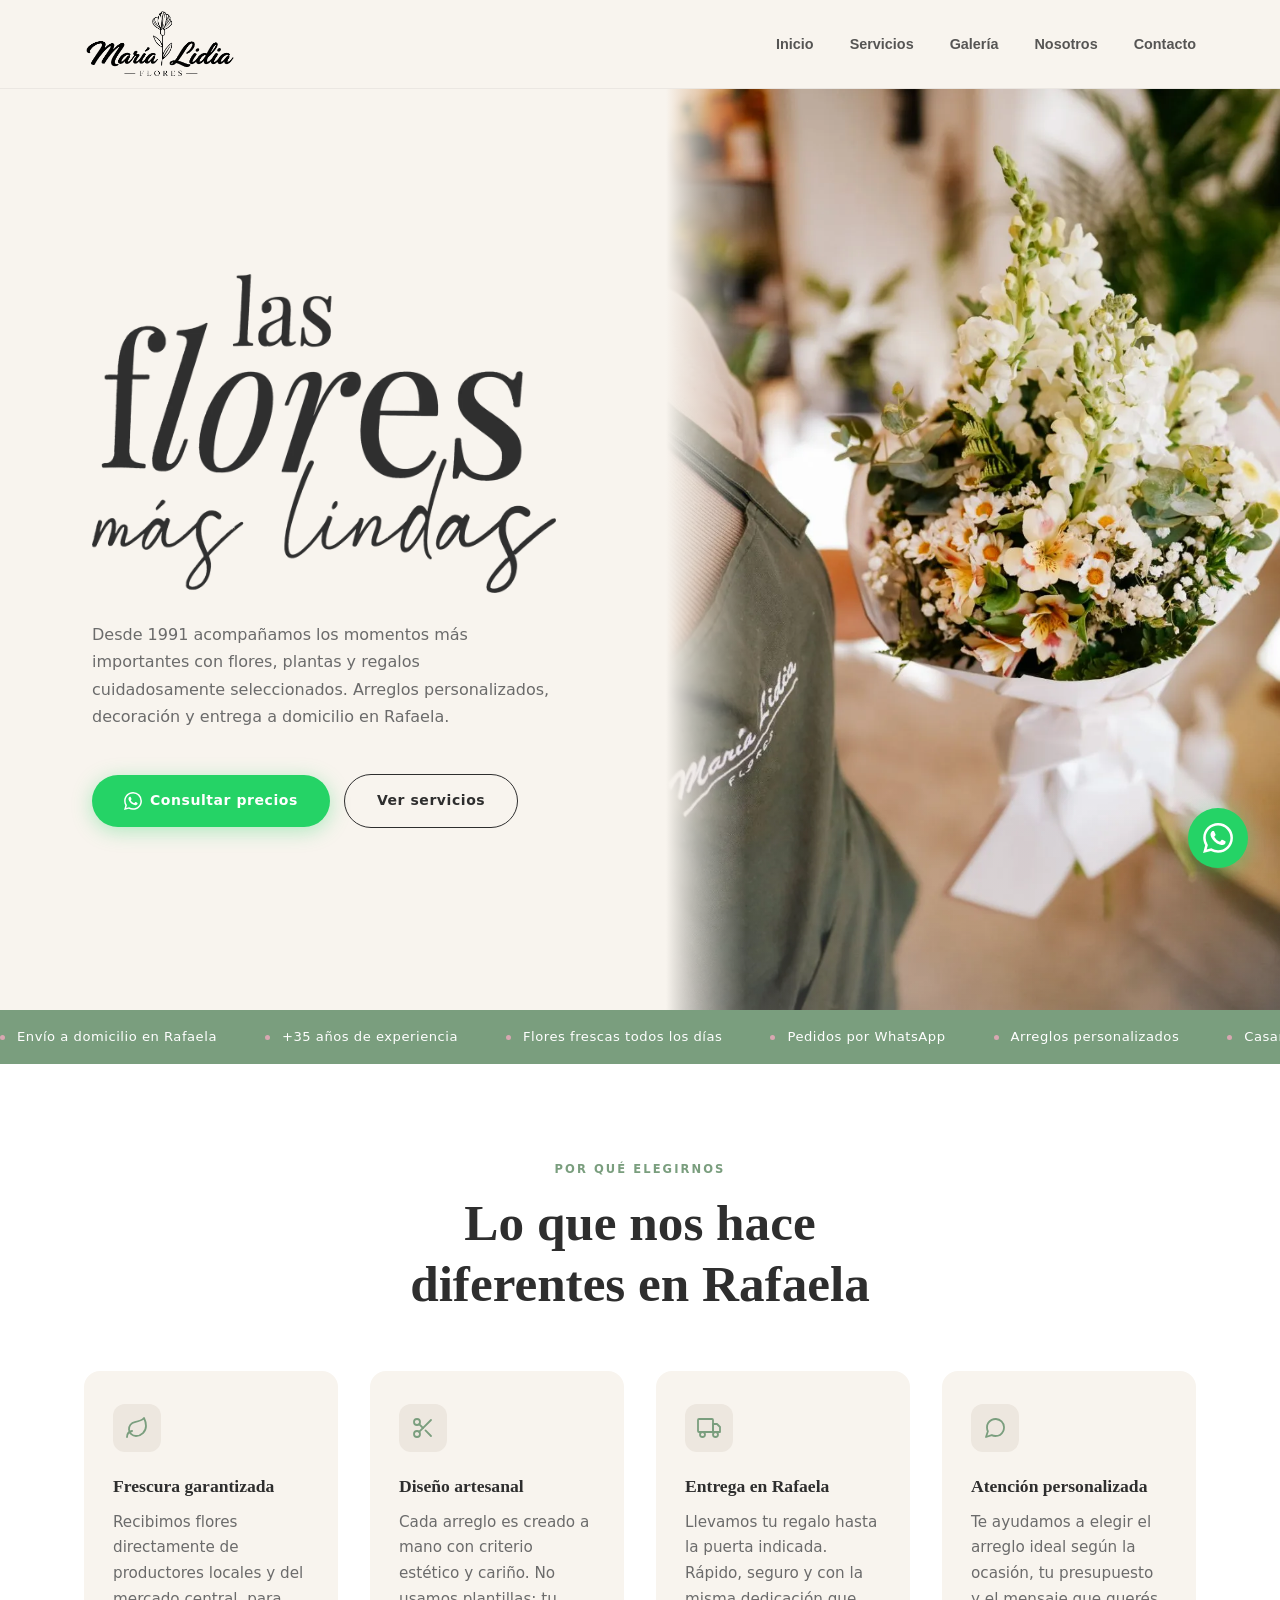
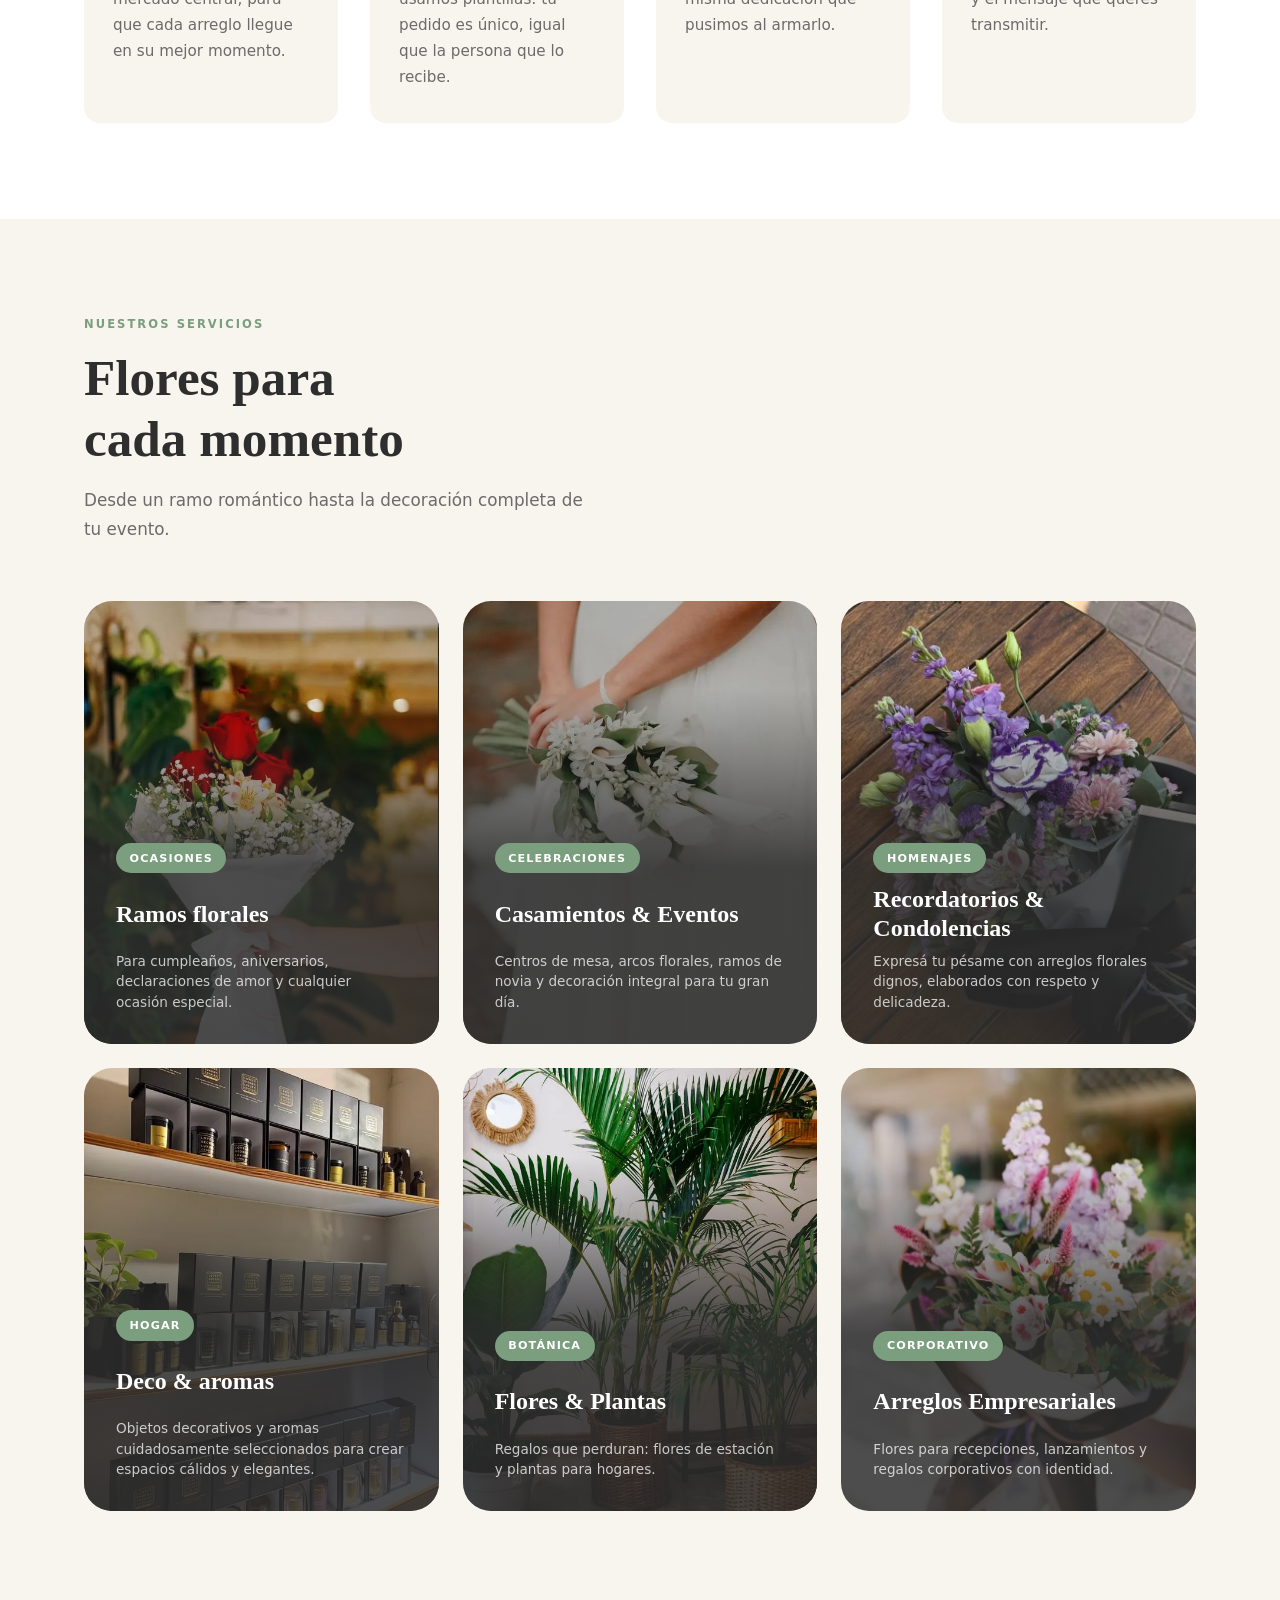
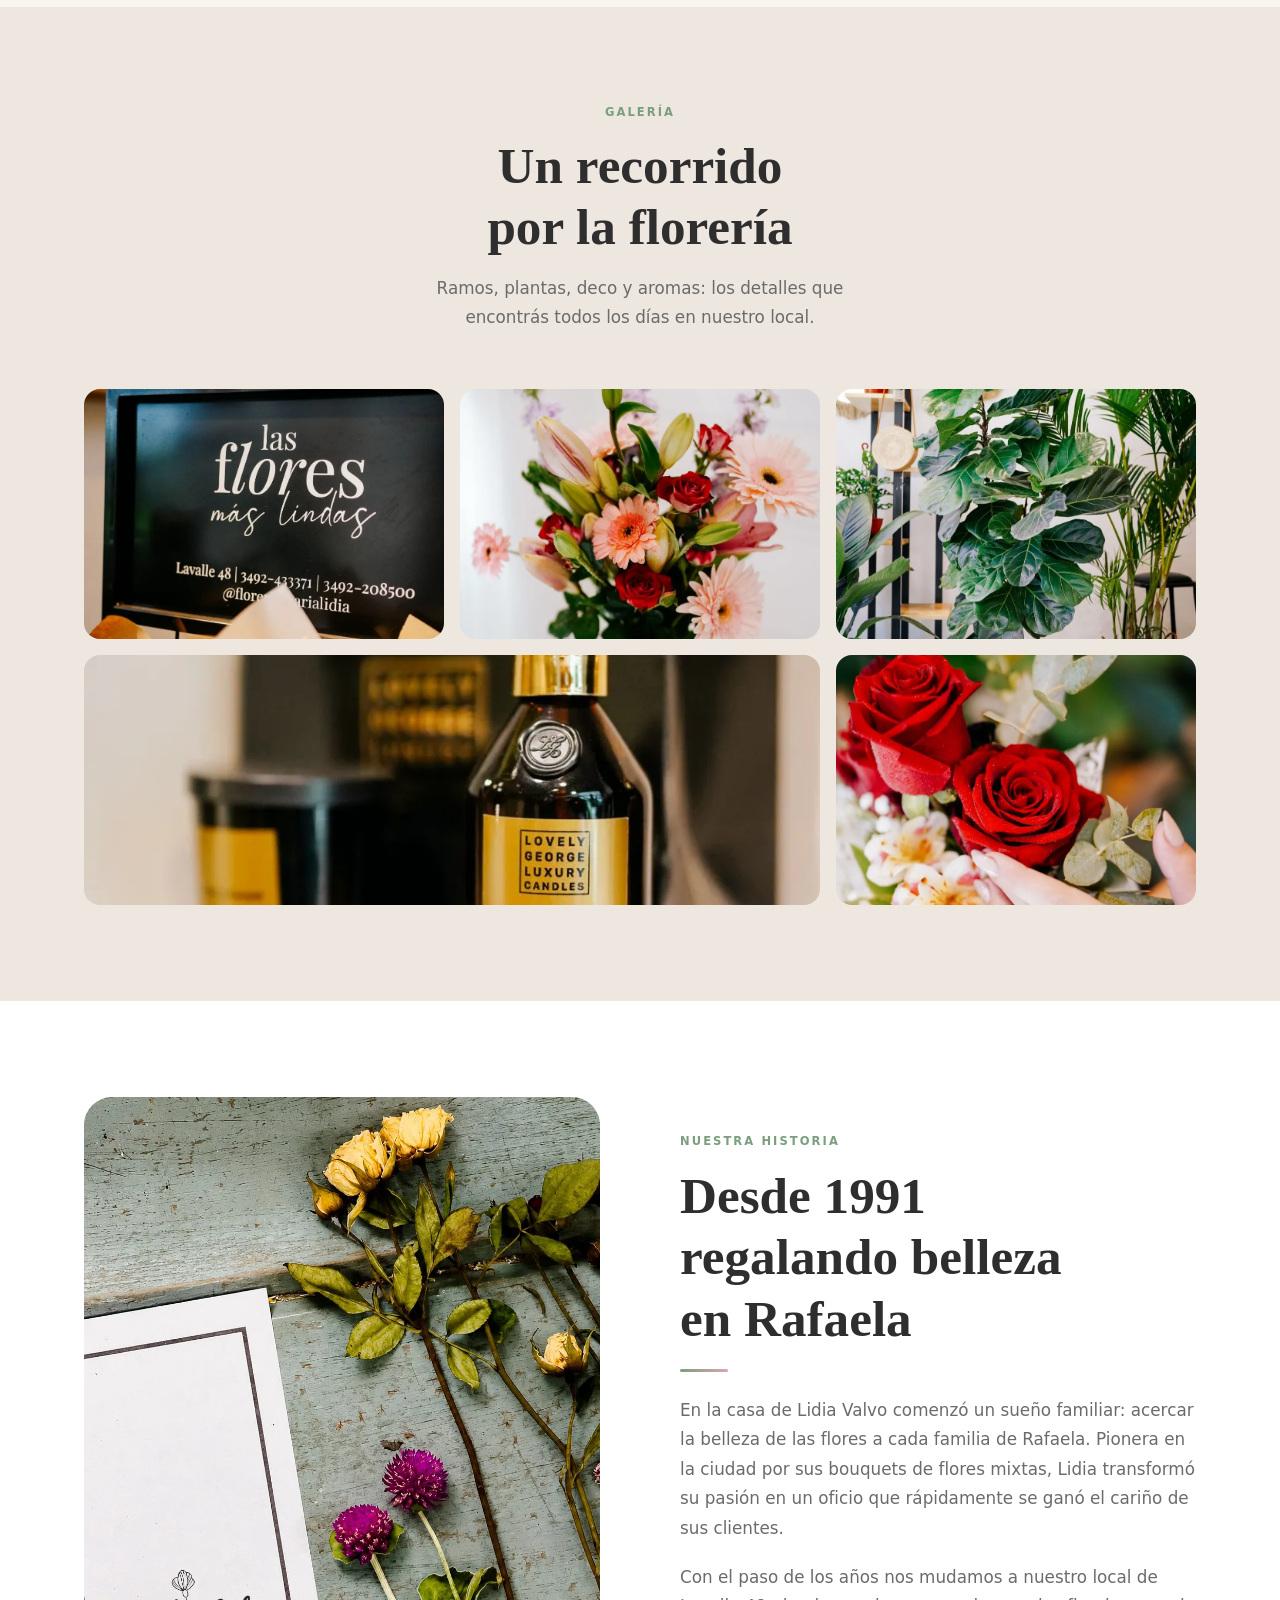
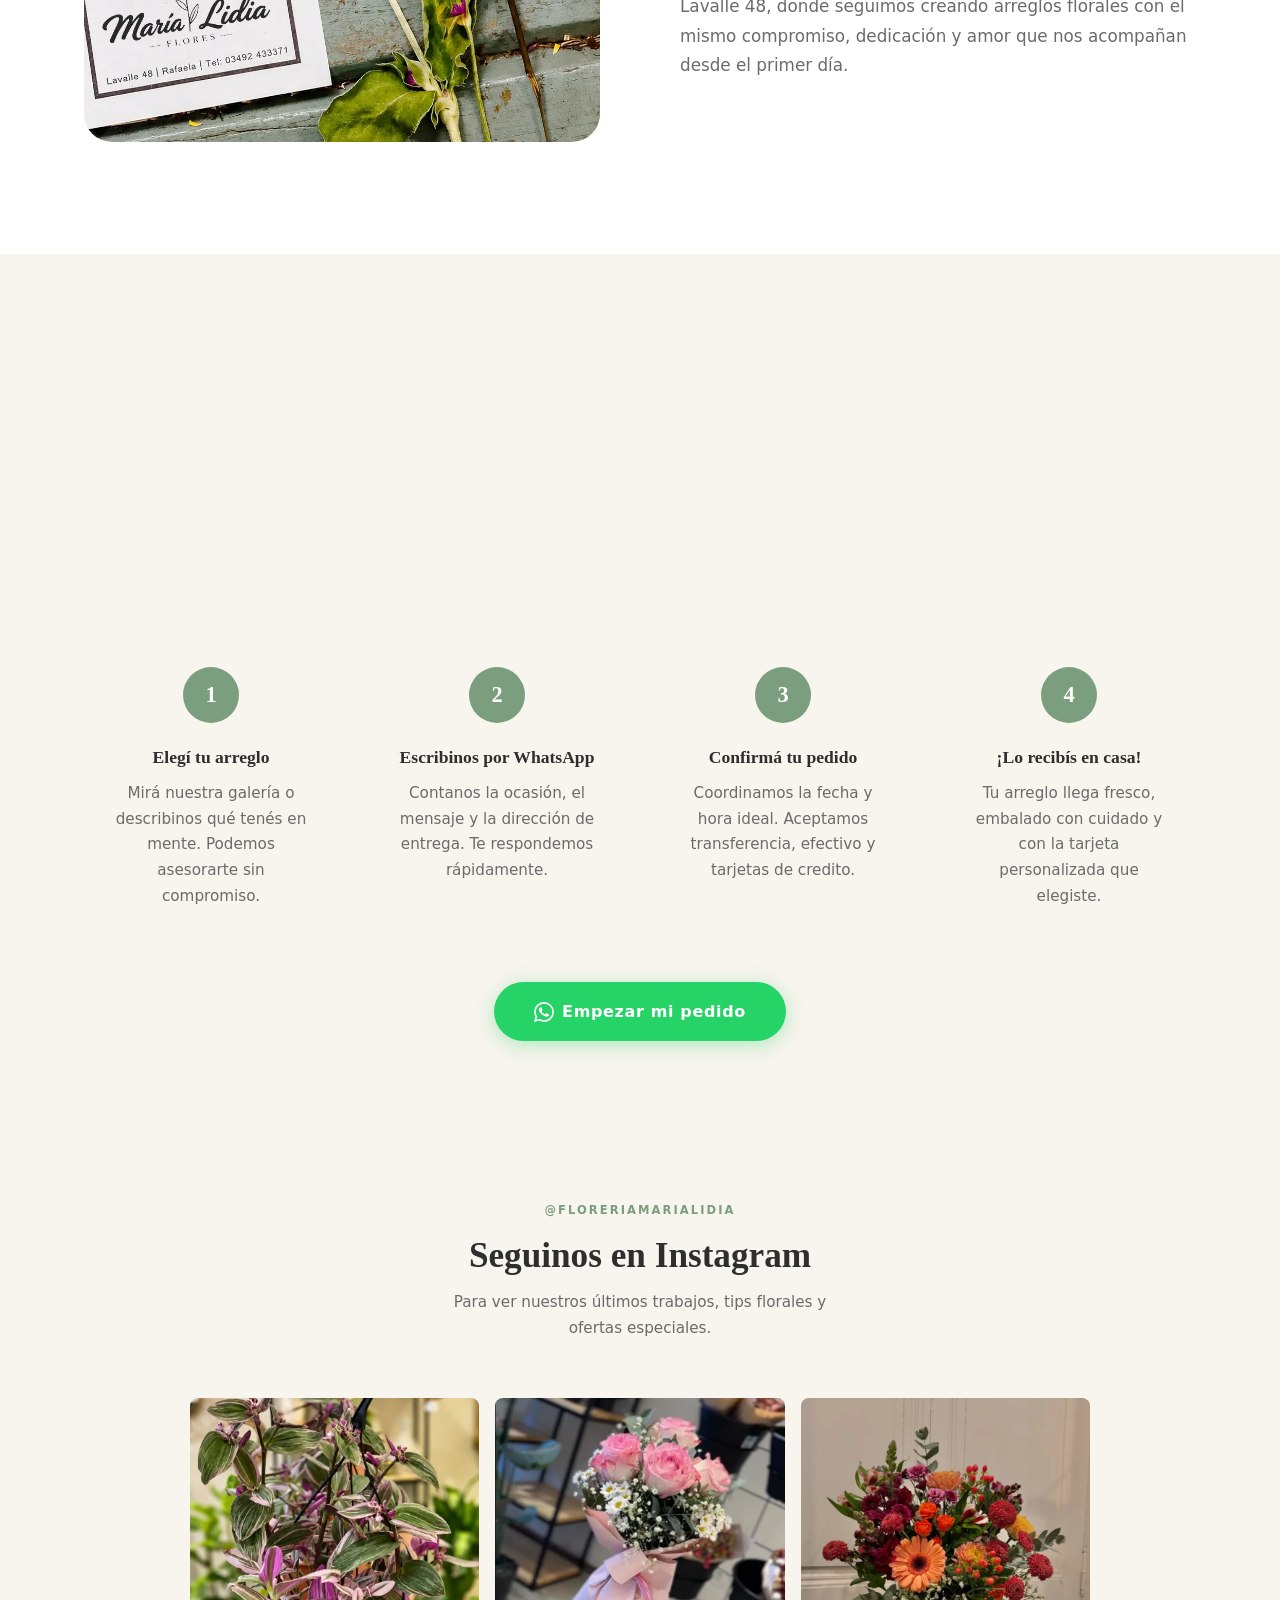
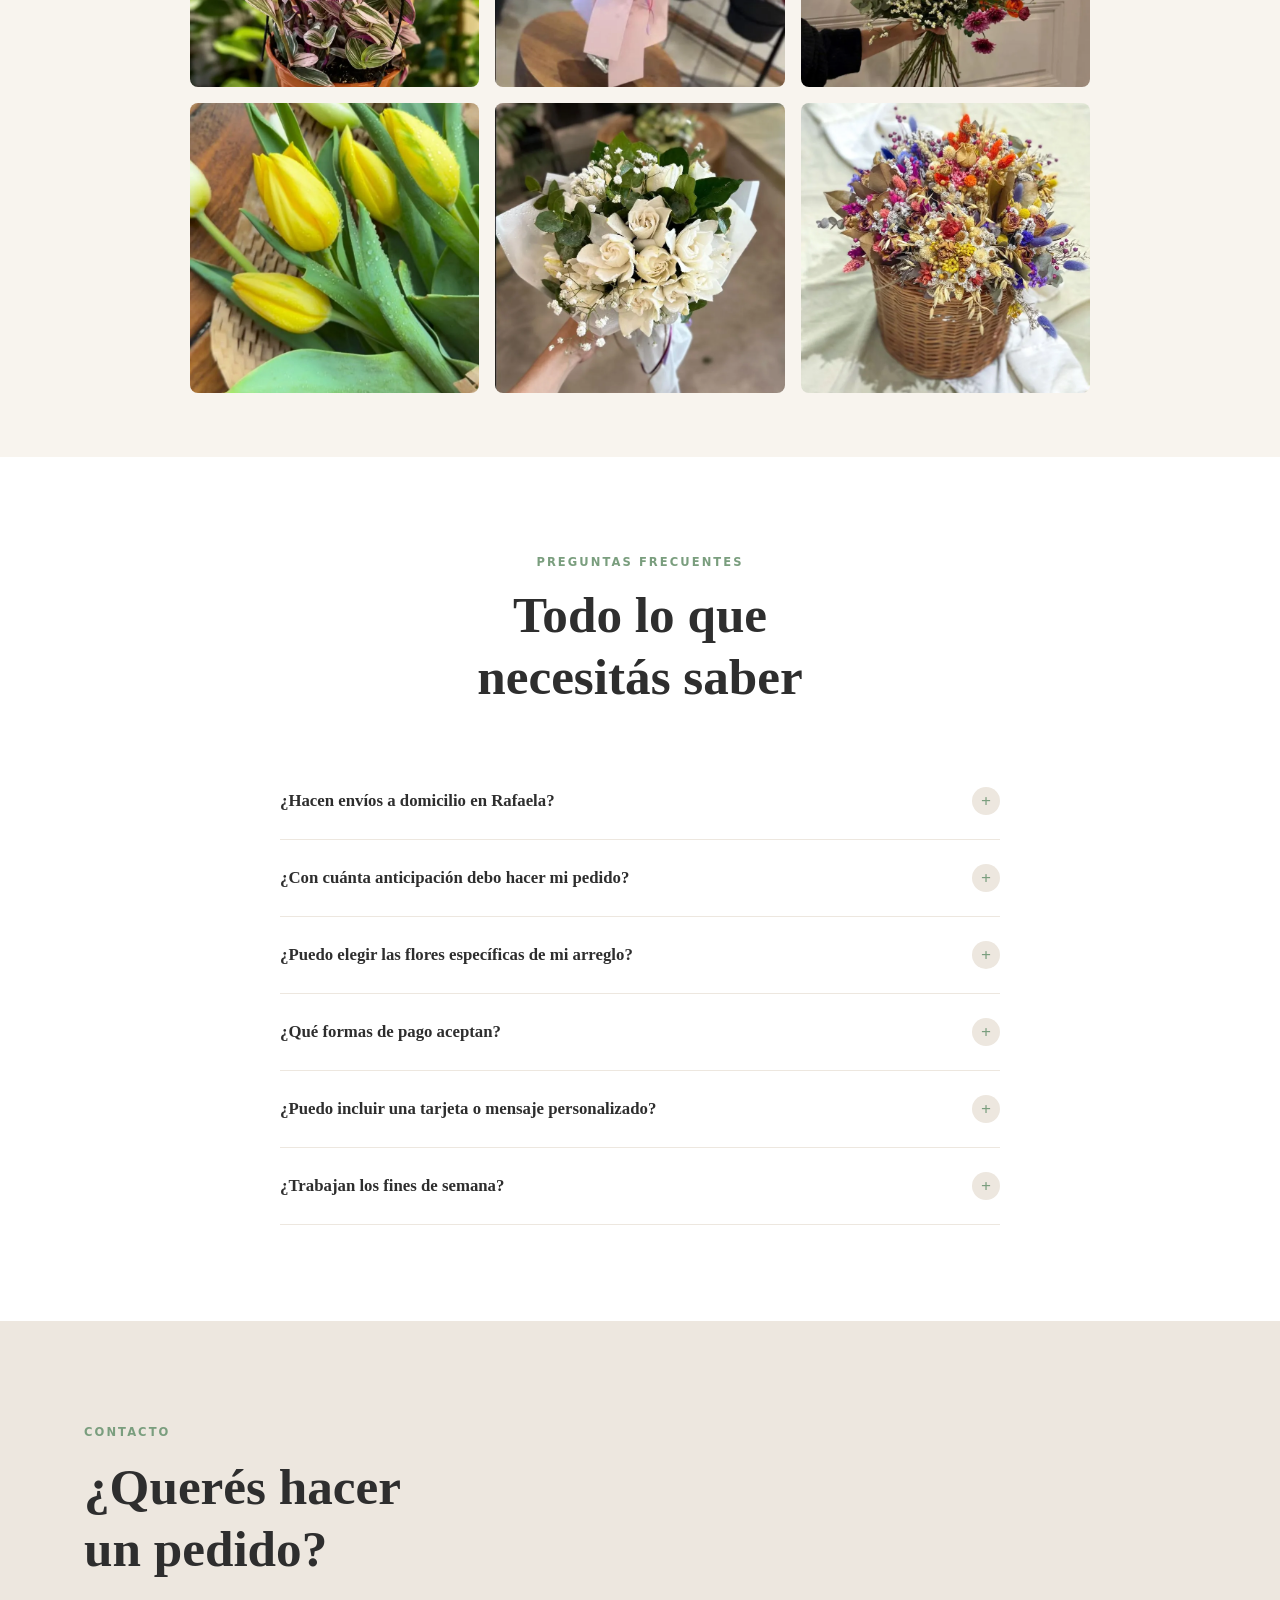
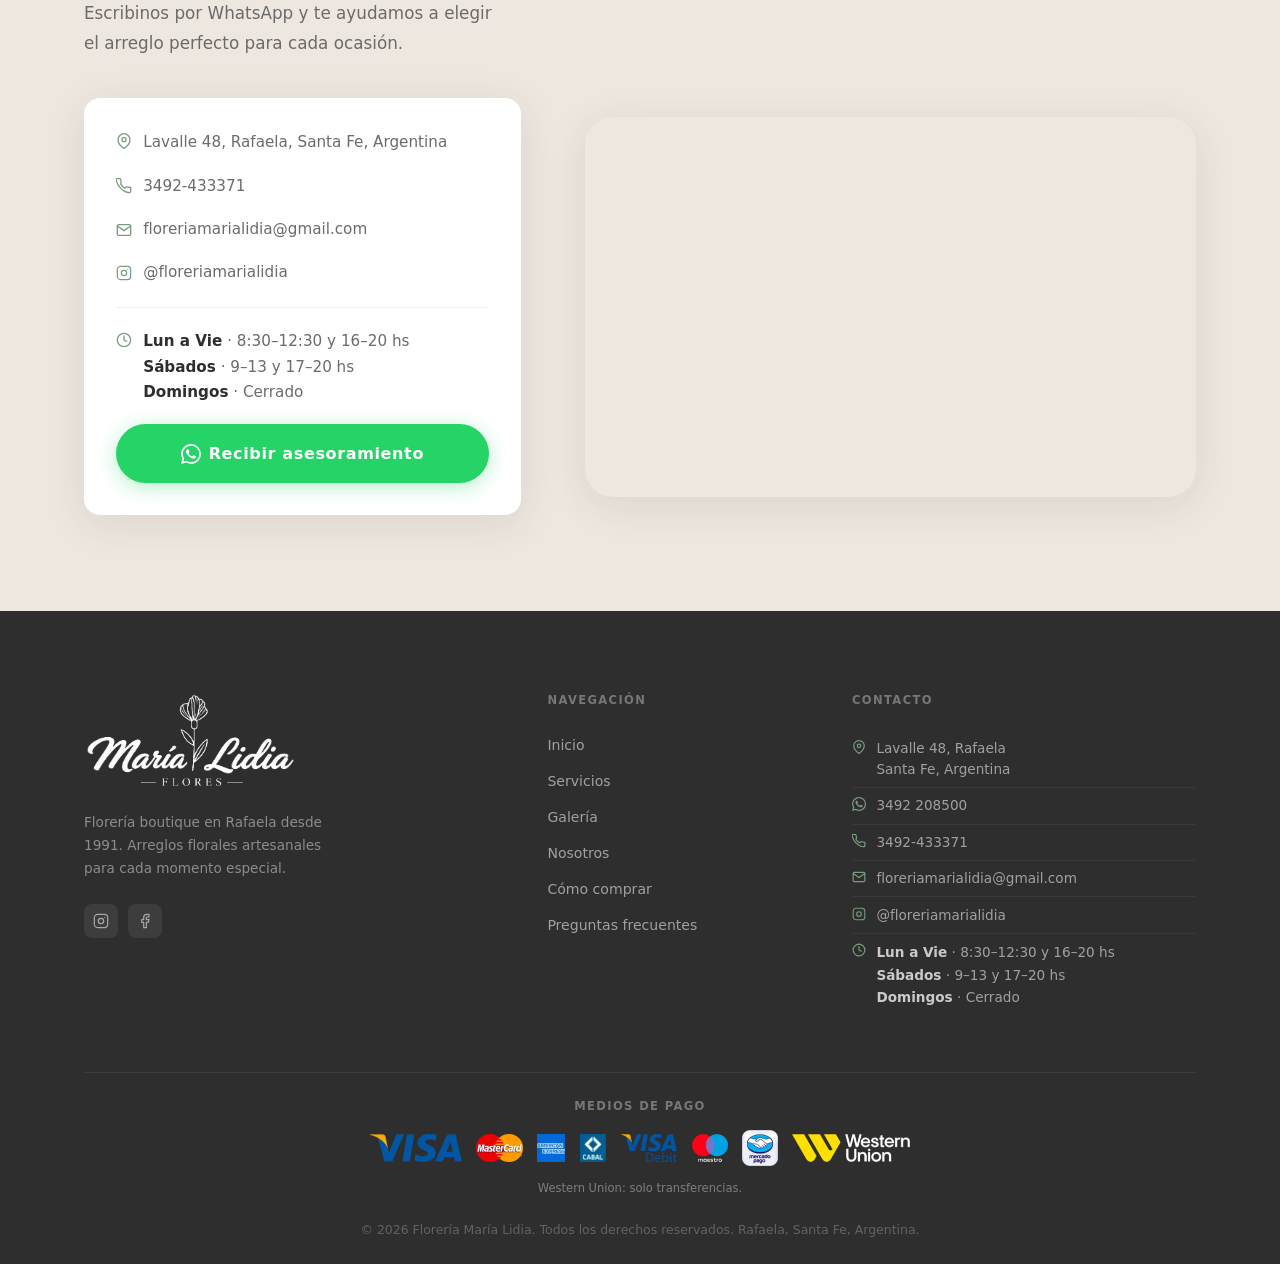
==== index.html @ 940cc48c "Rename ndex.html to index.html" ====
<!DOCTYPE html>
<html lang="es-AR"><head>
  <meta charset="UTF-8">
  
  <link rel="icon" type="image/png" sizes="16x16" href="img/favicon-16.png">
  <link rel="icon" type="image/png" sizes="32x32" href="img/favicon-32.png">
  <link rel="icon" type="image/png" sizes="48x48" href="img/favicon-48.png">
  <link rel="shortcut icon" href="img/favicon-32.png">
  <link rel="apple-touch-icon" sizes="180x180" href="img/apple-touch-icon.png">
  <meta name="viewport" content="width=device-width, initial-scale=1.0">
  <meta name="theme-color" content="#7A9E7E">
  <title>Florería María Lidia | Arreglos Florales y Ramos en Rafaela, Santa Fe</title>
  <meta name="description" content="Florería María Lidia en Rafaela, Santa Fe. Más de 30 años creando ramos de flores y arreglos florales para cumpleaños, aniversarios, casamientos y eventos. Envío a domicilio. ¡Consultá por WhatsApp!">
  <link rel="canonical" href="https://www.floreriamarialidia.com.ar/">
  <meta name="robots" content="index, follow">
  <meta name="geo.region" content="AR-S">
  <meta name="geo.placename" content="Rafaela, Santa Fe, Argentina">
  <meta property="og:type" content="website">
  <meta property="og:url" content="https://www.floreriamarialidia.com.ar/">
  <meta property="og:site_name" content="Florería María Lidia">
  <meta property="og:title" content="Florería María Lidia | Flores y Arreglos en Rafaela">
  <meta property="og:description" content="Arreglos florales únicos para cada momento especial. Más de 30 años en Rafaela.">
  <meta property="og:locale" content="es_AR">
  <meta property="og:image" content="https://www.floreriamarialidia.com.ar/og-image.jpg">
  <meta property="og:image:width" content="1200">
  <meta property="og:image:height" content="630">
  <meta property="og:image:alt" content="Ramo artesanal de Florería María Lidia, Rafaela">
  <meta name="twitter:card" content="summary_large_image">
  <meta name="twitter:title" content="Florería María Lidia | Flores y Arreglos en Rafaela">
  <meta name="twitter:description" content="Arreglos florales únicos para cada momento especial. Más de 30 años en Rafaela.">
  <meta name="twitter:image" content="https://www.floreriamarialidia.com.ar/og-image.jpg">
  <script type="application/ld+json">
  {
    "@context": "https://schema.org",
    "@type": [
      "LocalBusiness",
      "Florist"
    ],
    "name": "Florería María Lidia",
    "description": "Florería boutique en Rafaela, Santa Fe. Arreglos florales artesanales desde 1991.",
    "url": "https://www.floreriamarialidia.com.ar",
    "telephone": "+5493492208500",
    "email": "floreriamarialidia@gmail.com",
    "foundingDate": "1991",
    "image": "https://www.floreriamarialidia.com.ar/og-image.jpg",
    "logo": "https://www.floreriamarialidia.com.ar/img/01-maria-lidia-flores.webp",
    "hasMap": "https://www.google.com/maps/search/?api=1&query=Lavalle+48%2C+Rafaela%2C+Santa+Fe",
    "priceRange": "$$",
    "address": {
      "@type": "PostalAddress",
      "streetAddress": "Lavalle 48",
      "addressLocality": "Rafaela",
      "addressRegion": "Santa Fe",
      "postalCode": "2300",
      "addressCountry": "AR"
    },
    "geo": {
      "@type": "GeoCoordinates",
      "latitude": -31.2525,
      "longitude": -61.4873
    },
    "openingHoursSpecification": [
      {
        "@type": "OpeningHoursSpecification",
        "dayOfWeek": [
          "Monday",
          "Tuesday",
          "Wednesday",
          "Thursday",
          "Friday"
        ],
        "opens": "08:30",
        "closes": "12:30"
      },
      {
        "@type": "OpeningHoursSpecification",
        "dayOfWeek": [
          "Monday",
          "Tuesday",
          "Wednesday",
          "Thursday",
          "Friday"
        ],
        "opens": "16:00",
        "closes": "20:00"
      },
      {
        "@type": "OpeningHoursSpecification",
        "dayOfWeek": "Saturday",
        "opens": "09:00",
        "closes": "13:00"
      },
      {
        "@type": "OpeningHoursSpecification",
        "dayOfWeek": "Saturday",
        "opens": "17:00",
        "closes": "20:00"
      }
    ],
    "sameAs": [
      "https://www.instagram.com/floreriamarialidia",
      "https://www.facebook.com/floreriamarialidia"
    ]
  }
  </script>
  <!-- ════════════════════════════════════════════════════════════════
       aggregateRating: NO completar con números inventados.
       Google penaliza reseñas falsas. Cuando tengas tu rating real de
       Google Business Profile, agregá este bloque DENTRO del JSON-LD de
       arriba (p. ej. justo después de "priceRange"), con tus datos reales:

         "aggregateRating": {
           "@type": "AggregateRating",
           "ratingValue": "4.9",      ← tu promedio real
           "reviewCount": "127"        ← cantidad real de reseñas
         },
  ═════════════════════════════════════════════════════════════════════ -->
  <script type="application/ld+json">
  {
    "@context": "https://schema.org",
    "@type": "FAQPage",
    "mainEntity": [
      {
        "@type": "Question",
        "name": "¿Hacen envíos a domicilio en Rafaela?",
        "acceptedAnswer": {
          "@type": "Answer",
          "text": "Sí, realizamos envíos en toda la ciudad de Rafaela y zonas cercanas. El costo de envío varía según la distancia y se informa al confirmar el pedido."
        }
      },
      {
        "@type": "Question",
        "name": "¿Con cuánta anticipación debo hacer mi pedido?",
        "acceptedAnswer": {
          "@type": "Answer",
          "text": "Para pedidos estándar, recomendamos al menos 24 horas. Para eventos grandes como casamientos, lo ideal es consultar con 2 semanas de anticipación. Para urgencias, ¡escribinos igual!"
        }
      },
      {
        "@type": "Question",
        "name": "¿Puedo elegir las flores específicas de mi arreglo?",
        "acceptedAnswer": {
          "@type": "Answer",
          "text": "Absolutamente. Podés elegir el tipo de flores, colores, tamaño y estilo. Trabajamos en conjunto con vos para crear algo que represente lo que querés transmitir. Sujeto a disponibilidad."
        }
      },
      {
        "@type": "Question",
        "name": "¿Qué formas de pago aceptan?",
        "acceptedAnswer": {
          "@type": "Answer",
          "text": "Podés pagar mediante transferencia bancaria, en efectivo o con tarjetas de crédito y débito. Los envíos y las reservas se toman con pago anticipado para garantizar la disponibilidad y confirmar tu pedido."
        }
      },
      {
        "@type": "Question",
        "name": "¿Puedo incluir una tarjeta o mensaje personalizado?",
        "acceptedAnswer": {
          "@type": "Answer",
          "text": "¡Claro! Incluimos tarjeta personalizada sin costo adicional. Solo contanos qué querés que diga al hacer el pedido."
        }
      },
      {
        "@type": "Question",
        "name": "¿Trabajan los fines de semana?",
        "acceptedAnswer": {
          "@type": "Answer",
          "text": "Sí. Atendemos de lunes a viernes de 8:30 a 12:30 hs y de 16:00 a 20:00 hs. Los sábados de 9:00 a 13:00 hs y de 17:00 a 20:00 hs. Para urgencias fuera del horario, podés escribirnos por WhatsApp."
        }
      }
    ]
  }
  </script>
  <link rel="preconnect" href="https://fonts.googleapis.com">
  <link rel="preconnect" href="https://fonts.gstatic.com" crossorigin="">
  <link rel="stylesheet" href="css/styles.css">
</head>
<body>
<template id="__bundler_thumbnail" data-bg-color="#F8F4EE">
  <svg viewBox="0 0 1200 800" xmlns="http://www.w3.org/2000/svg">
    <rect width="1200" height="800" fill="#F8F4EE"></rect>
    <g transform="translate(600,360)" fill="none" stroke="#7A9E7E" stroke-width="14" stroke-linecap="round" stroke-linejoin="round">
      <circle cx="0" cy="0" r="46" fill="#D8A7B1" stroke="none"></circle>
      <ellipse cx="0" cy="-92" rx="34" ry="58"></ellipse>
      <ellipse cx="80" cy="-46" rx="58" ry="34"></ellipse>
      <ellipse cx="80" cy="46" rx="58" ry="34"></ellipse>
      <ellipse cx="0" cy="92" rx="34" ry="58"></ellipse>
      <ellipse cx="-80" cy="46" rx="58" ry="34"></ellipse>
      <ellipse cx="-80" cy="-46" rx="58" ry="34"></ellipse>
      <path d="M0 92 L0 230" stroke-width="16"></path>
    </g>
    <text x="600" y="640" text-anchor="middle" font-family="Georgia, serif" font-size="58" font-style="italic" fill="#2E2E2E">Florería María Lidia</text>
  </svg>
</template>

<!-- HEADER -->
<header id="header" role="banner">
  <div class="container">
    <nav class="nav-inner" aria-label="Navegación principal" style="font-family: sans-serif">
      <a href="#hero" class="nav-logo" aria-label="Florería María Lidia - Inicio">
        <img src="img/01-maria-lidia-flores.webp" alt="María Lidia Flores">
      </a>
      <div class="nav-links" role="list">
        <a href="#hero" style="font-weight:600">Inicio</a>
        <a href="#servicios" style="font-weight:600">Servicios</a>
        <a href="#galeria" style="font-weight:600">Galería</a>
        <a href="#nosotros" style="font-weight:600">Nosotros</a>
        <a href="#contacto" style="font-weight:600">Contacto</a>
      </div>
      <button class="hamburger" id="hamburger" aria-label="Abrir menú" aria-expanded="false" aria-controls="mobile-nav">
        <span></span><span></span><span></span>
      </button>
    </nav>
  </div>
</header>
<nav class="mobile-nav" id="mobile-nav" role="dialog" aria-modal="true">
  <button class="mobile-close" id="mobile-close" aria-label="Cerrar menú">✕</button>
  <a href="#hero" class="mobile-link">Inicio</a>
  <a href="#servicios" class="mobile-link">Servicios</a>
  <a href="#galeria" class="mobile-link">Galería</a>
  <a href="#nosotros" class="mobile-link">Nosotros</a>
  <a href="#faq" class="mobile-link">FAQ</a>
  <a href="#contacto" class="mobile-link">Contacto</a>
  <a href="https://wa.me/5493492208500?text=Hola!%20Quiero%20consultar%20sobre%20flores." class="btn btn-wapp" target="_blank" rel="noopener">Pedir por WhatsApp</a>
</nav>
<main>
<!-- HERO -->
<section id="hero" role="region" aria-label="Inicio">
  <div class="hero-inner">

    <!-- Columna texto (izquierda) -->
    <div class="hero-content">
      <h1 class="hero-title">
        <img src="img/02-las-flores-mas-lindas-floreria-m.webp" alt="Las flores más lindas — Florería María Lidia en Rafaela" class="hero-title-img">
      </h1>
      <p class="hero-subtitle">
        Desde 1991 acompañamos los momentos más importantes con flores, plantas y regalos cuidadosamente seleccionados. Arreglos personalizados, decoración y entrega a domicilio en Rafaela.<br>
      </p>
      <div class="hero-actions">
        <a href="https://wa.me/5493492208500?text=Hola!%20Quer%C3%ADa%20consultar%20precios%20de%20sus%20arreglos." class="btn btn-wapp" target="_blank" rel="noopener">
          <svg width="18" height="18" viewBox="0 0 24 24" fill="currentColor" aria-hidden="true"><path d="M17.472 14.382c-.297-.149-1.758-.867-2.03-.967-.273-.099-.471-.148-.67.15-.197.297-.767.966-.94 1.164-.173.199-.347.223-.644.075-.297-.15-1.255-.463-2.39-1.475-.883-.788-1.48-1.761-1.653-2.059-.173-.297-.018-.458.13-.606.134-.133.298-.347.446-.52.149-.174.198-.298.298-.497.099-.198.05-.371-.025-.52-.075-.149-.669-1.612-.916-2.207-.242-.579-.487-.5-.669-.51-.173-.008-.371-.01-.57-.01-.198 0-.52.074-.792.372-.272.297-1.04 1.016-1.04 2.479 0 1.462 1.065 2.875 1.213 3.074.149.198 2.096 3.2 5.077 4.487.709.306 1.262.489 1.694.625.712.227 1.36.195 1.871.118.571-.085 1.758-.719 2.006-1.413.248-.694.248-1.289.173-1.413-.074-.124-.272-.198-.57-.347m-5.421 7.403h-.004a9.87 9.87 0 01-5.031-1.378l-.361-.214-3.741.982.998-3.648-.235-.374a9.86 9.86 0 01-1.51-5.26c.001-5.45 4.436-9.884 9.888-9.884 2.64 0 5.122 1.03 6.988 2.898a9.825 9.825 0 012.893 6.994c-.003 5.45-4.437 9.884-9.885 9.884m8.413-18.297A11.815 11.815 0 0012.05 0C5.495 0 .16 5.335.157 11.892c0 2.096.547 4.142 1.588 5.945L.057 24l6.305-1.654a11.882 11.882 0 005.683 1.448h.005c6.554 0 11.89-5.335 11.893-11.893a11.821 11.821 0 00-3.48-8.413Z"></path></svg>
          Consultar precios
        </a>
        <a href="#servicios" class="btn btn-outline">Ver servicios</a>
      </div>
    </div>

    <!-- Columna foto (derecha) -->
    <div class="hero-photo-col">
      <img src="img/03-ramo-artesanal-de-lisianthus-bla.webp" alt="Ramo artesanal de lisianthus blancos y rosas amarillas — Florería María Lidia Rafaela" loading="eager" fetchpriority="high">
    </div>

  </div>
</section>

<!-- RIBBON -->
<div class="ribbon" aria-hidden="true">
  <div class="ribbon-track">
    <span class="ribbon-item"><span class="ribbon-dot"></span>Envío a domicilio en Rafaela</span>
    <span class="ribbon-item"><span class="ribbon-dot"></span>+35 años de experiencia</span>
    <span class="ribbon-item"><span class="ribbon-dot"></span>Flores frescas todos los días</span>
    <span class="ribbon-item"><span class="ribbon-dot"></span>Pedidos por WhatsApp</span>
    <span class="ribbon-item"><span class="ribbon-dot"></span>Arreglos personalizados</span>
    <span class="ribbon-item"><span class="ribbon-dot"></span>Casamientos y eventos</span>
    <span class="ribbon-item"><span class="ribbon-dot"></span>Envío a domicilio en Rafaela</span>
    <span class="ribbon-item"><span class="ribbon-dot"></span>+35 años de experiencia</span>
    <span class="ribbon-item"><span class="ribbon-dot"></span>Flores frescas todos los días</span>
    <span class="ribbon-item"><span class="ribbon-dot"></span>Pedidos por WhatsApp</span>
    <span class="ribbon-item"><span class="ribbon-dot"></span>Arreglos personalizados</span>
    <span class="ribbon-item"><span class="ribbon-dot"></span>Casamientos y eventos</span>
  </div>
</div>

<!-- BENEFITS -->
<section id="beneficios" class="section" role="region" aria-labelledby="beneficios-title">
  <div class="container">
    <div class="section-header text-center reveal">
      <span class="eyebrow">Por qué elegirnos</span>
      <h2 class="display-lg" id="beneficios-title" style="margin-top:.5rem;">Lo que nos hace<br>diferentes en Rafaela</h2>
    </div>
    <div class="benefits-grid">
      <article class="benefit-card reveal reveal-delay-1"><div class="benefit-icon"><svg viewBox="0 0 24 24" fill="none" stroke="currentColor" stroke-width="1.8" stroke-linecap="round" stroke-linejoin="round" aria-hidden="true"><path d="M11 20A7 7 0 0 1 9.8 6.1C15.5 5 17 4.48 19 2c1 2 2 4.18 2 8 0 5.5-4.78 10-10 10Z"/><path d="M2 21c0-3 1.85-5.36 5.08-6"/></svg></div><h3 class="benefit-title">Frescura garantizada</h3><p class="body-md">Recibimos flores directamente de productores locales y del mercado central, para que cada arreglo llegue en su mejor momento.</p></article>
      <article class="benefit-card reveal reveal-delay-2"><div class="benefit-icon"><svg viewBox="0 0 24 24" fill="none" stroke="currentColor" stroke-width="1.8" stroke-linecap="round" stroke-linejoin="round" aria-hidden="true"><circle cx="6" cy="6" r="3"/><circle cx="6" cy="18" r="3"/><line x1="20" y1="4" x2="8.12" y2="15.88"/><line x1="14.47" y1="14.48" x2="20" y2="20"/><line x1="8.12" y1="8.12" x2="12" y2="12"/></svg></div><h3 class="benefit-title">Diseño artesanal</h3><p class="body-md">Cada arreglo es creado a mano con criterio estético y cariño. No usamos plantillas: tu pedido es único, igual que la persona que lo recibe.</p></article>
      <article class="benefit-card reveal reveal-delay-3"><div class="benefit-icon"><svg viewBox="0 0 24 24" fill="none" stroke="currentColor" stroke-width="1.8" stroke-linecap="round" stroke-linejoin="round" aria-hidden="true"><rect x="1" y="3" width="15" height="13" rx="1"/><polygon points="16 8 20 8 23 11 23 16 16 16 16 8"/><circle cx="5.5" cy="18.5" r="2.5"/><circle cx="18.5" cy="18.5" r="2.5"/></svg></div><h3 class="benefit-title">Entrega en Rafaela</h3><p class="body-md">Llevamos tu regalo hasta la puerta indicada. Rápido, seguro y con la misma dedicación que pusimos al armarlo.</p></article>
      <article class="benefit-card reveal reveal-delay-4"><div class="benefit-icon"><svg viewBox="0 0 24 24" fill="none" stroke="currentColor" stroke-width="1.8" stroke-linecap="round" stroke-linejoin="round" aria-hidden="true"><path d="M21 11.5a8.38 8.38 0 0 1-.9 3.8 8.5 8.5 0 0 1-7.6 4.7 8.38 8.38 0 0 1-3.8-.9L3 21l1.9-5.7a8.38 8.38 0 0 1-.9-3.8 8.5 8.5 0 0 1 4.7-7.6 8.38 8.38 0 0 1 3.8-.9h.5a8.48 8.48 0 0 1 8 8v.5Z"/></svg></div><h3 class="benefit-title">Atención personalizada</h3><p class="body-md">Te ayudamos a elegir el arreglo ideal según la ocasión, tu presupuesto y el mensaje que querés transmitir.</p></article>
    </div>
  </div>
</section>

<!-- SERVICES -->
<section id="servicios" class="section" role="region" aria-labelledby="servicios-title">
  <div class="container">
    <div class="section-header reveal">
      <span class="eyebrow">Nuestros servicios</span>
      <h2 class="display-lg" id="servicios-title">Flores para<br>cada momento</h2>
      <p class="body-lg" style="max-width:520px;margin-top:1rem;font-weight:500">Desde un ramo romántico hasta la decoración completa de tu evento.</p>
    </div>

    <!-- DESKTOP: grid 3x2, oculta en mobile -->
    <div class="services-grid services-grid-desktop">
      
      <article class="service-card reveal reveal-delay-1" onclick="window.open('https://wa.me/5493492208500?text=Hola%2C%20me%20gustar%C3%ADa%20consultar%20por%20ramos%20florales.%20%C2%BFPodr%C3%ADan%20mostrarme%20opciones%20disponibles%20y%20valores%3F','_blank','noopener')" style="cursor:pointer;">
        <img src="img/04-ramos-y-bouquets-floreria-maria-.webp" alt="Ramos y bouquets — Florería María Lidia Rafaela" loading="lazy">
        <div class="service-overlay">
          <span class="service-tag">ocasiones</span>
          <h3 class="service-name">Ramos florales</h3>
          <p class="service-desc">Para cumpleaños, aniversarios, declaraciones de amor y cualquier ocasión especial.</p>
        </div>
      </article>
      <article class="service-card reveal reveal-delay-2" onclick="window.open('https://wa.me/5493492208500?text=Hola%2C%20me%20gustar%C3%ADa%20recibir%20informaci%C3%B3n%20para%20un%20casamiento%20o%20evento.%20%C2%BFPodr%C3%ADan%20asesorarme%3F','_blank','noopener')" style="cursor:pointer;">
        <img src="img/05-casamientos-y-eventos-florales-f.webp" alt="Casamientos y eventos florales — Florería María Lidia Rafaela" loading="lazy">
        <div class="service-overlay">
          <span class="service-tag">celebraciones</span>
          <h3 class="service-name">Casamientos &amp; Eventos</h3>
          <p class="service-desc">Centros de mesa, arcos florales, ramos de novia y decoración integral para tu gran día.</p>
        </div>
      </article>
      <article class="service-card reveal reveal-delay-3" onclick="window.open('https://wa.me/5493492208500?text=Hola%2C%20necesito%20informaci%C3%B3n%20sobre%20recordatorios%20y%20condolencias.%20%C2%BFPodr%C3%ADan%20ayudarme%3F','_blank','noopener')" style="cursor:pointer;">
        <img src="img/06-coronas-y-condolencias-floreria-.webp" alt="Coronas y condolencias — Florería María Lidia Rafaela" loading="lazy">
        <div class="service-overlay">
          <span class="service-tag">Homenajes</span>
          <h3 class="service-name">Recordatorios &amp; Condolencias</h3>
          <p class="service-desc">Expresá tu pésame con arreglos florales dignos, elaborados con respeto y delicadeza.</p>
        </div>
      </article>
      <article class="service-card reveal reveal-delay-1" onclick="window.open('https://wa.me/5493492208500?text=Hola%2C%20me%20gustar%C3%ADa%20consultar%20por%20productos%20de%20decoraci%C3%B3n%20y%20aromas%20para%20el%20hogar.%20%C2%BFQu%C3%A9%20opciones%20tienen%20disponibles%3F','_blank','noopener')" style="cursor:pointer;">
        <img src="img/07-deco-y-aromas-para-el-hogar-flor.webp" alt="Deco y aromas para el hogar — Florería María Lidia Rafaela" loading="lazy">
        <div class="service-overlay">
          <span class="service-tag">Hogar</span>
          <h3 class="service-name">Deco &amp; aromas</h3>
          <p class="service-desc">Objetos decorativos y aromas cuidadosamente seleccionados para crear espacios cálidos y elegantes.</p>
        </div>
      </article>
      <article class="service-card reveal reveal-delay-2" onclick="window.open('https://wa.me/5493492208500?text=Hola%2C%20me%20gustar%C3%ADa%20conocer%20las%20opciones%20de%20flores%20y%20plantas%20disponibles.%20%C2%BFPodr%C3%ADan%20enviarme%20informaci%C3%B3n%3F','_blank','noopener')" style="cursor:pointer;">
        <img src="img/08-flores-y-plantas-floreria-maria-.webp" alt="Flores y plantas — Florería María Lidia Rafaela" loading="lazy">
        <div class="service-overlay">
          <span class="service-tag">botánica</span>
          <h3 class="service-name">Flores &amp; Plantas</h3>
          <p class="service-desc">Regalos que perduran: flores de estación y plantas para hogares.</p>
        </div>
      </article>
      <article class="service-card reveal reveal-delay-3" onclick="window.open('https://wa.me/5493492208500?text=Hola%2C%20me%20gustar%C3%ADa%20recibir%20informaci%C3%B3n%20sobre%20arreglos%20empresariales%20para%20regalos%20corporativos%20o%20empresas.','_blank','noopener')" style="cursor:pointer;">
        <img src="img/09-arreglos-empresariales-floreria-.webp" alt="Arreglos empresariales — Florería María Lidia Rafaela" loading="lazy">
        <div class="service-overlay">
          <span class="service-tag">corporativo</span>
          <h3 class="service-name">Arreglos Empresariales</h3>
          <p class="service-desc">Flores para recepciones, lanzamientos y regalos corporativos con identidad.</p>
        </div>
      </article>
    </div>
  </div>

  <!-- MOBILE: carrusel, oculto en desktop -->
  <div class="sc-root" id="servicesCarousel" aria-label="Carrusel de servicios">
    <div class="sc-viewport">
      <div class="sc-track" id="scTrack">
        
        <div class="sc-slide" data-index="0" onclick="window.open('https://wa.me/5493492208500?text=Hola%2C%20me%20gustar%C3%ADa%20consultar%20por%20ramos%20florales.%20%C2%BFPodr%C3%ADan%20mostrarme%20opciones%20disponibles%20y%20valores%3F','_blank','noopener')" style="cursor:pointer;">
          <img src="img/10-ramos-y-bouquets-floreria-maria-.webp" alt="Ramos y bouquets — Florería María Lidia Rafaela" loading="lazy">
          <div class="sc-card-info">
            <span class="sc-tag">ocasiones</span>
            <h3 class="sc-name">Ramos florales</h3>
            <p class="sc-desc">Para cumpleaños, aniversarios, declaraciones de amor y cualquier ocasión especial.</p>
          </div>
        </div>
        <div class="sc-slide" data-index="1" onclick="window.open('https://wa.me/5493492208500?text=Hola%2C%20me%20gustar%C3%ADa%20recibir%20informaci%C3%B3n%20para%20un%20casamiento%20o%20evento.%20%C2%BFPodr%C3%ADan%20asesorarme%3F','_blank','noopener')" style="cursor:pointer;">
          <img src="img/11-casamientos-y-eventos-florales-f.webp" alt="Casamientos y eventos florales — Florería María Lidia Rafaela" loading="lazy">
          <div class="sc-card-info">
            <span class="sc-tag">celebraciones</span>
            <h3 class="sc-name">Casamientos &amp; Eventos</h3>
            <p class="sc-desc">Centros de mesa, arcos florales, ramos de novia y decoración integral para tu gran día.</p>
          </div>
        </div>
        <div class="sc-slide" data-index="2" onclick="window.open('https://wa.me/5493492208500?text=Hola%2C%20necesito%20informaci%C3%B3n%20sobre%20recordatorios%20y%20condolencias.%20%C2%BFPodr%C3%ADan%20ayudarme%3F','_blank','noopener')" style="cursor:pointer;">
          <img src="img/12-coronas-y-condolencias-floreria-.webp" alt="Coronas y condolencias — Florería María Lidia Rafaela" loading="lazy">
          <div class="sc-card-info">
            <span class="sc-tag">Homenajes</span>
            <h3 class="sc-name">Recordatorios &amp; Condolencias</h3>
            <p class="sc-desc">Expresá tu pésame con arreglos florales dignos, elaborados con respeto y delicadeza.</p>
          </div>
        </div>
        <div class="sc-slide" data-index="3" onclick="window.open('https://wa.me/5493492208500?text=Hola%2C%20me%20gustar%C3%ADa%20consultar%20por%20productos%20de%20decoraci%C3%B3n%20y%20aromas%20para%20el%20hogar.%20%C2%BFQu%C3%A9%20opciones%20tienen%20disponibles%3F','_blank','noopener')" style="cursor:pointer;">
          <img src="img/13-deco-y-aromas-para-el-hogar-flor.webp" alt="Deco y aromas para el hogar — Florería María Lidia Rafaela" loading="lazy">
          <div class="sc-card-info">
            <span class="sc-tag">Hogar</span>
            <h3 class="sc-name">Deco &amp; aromas</h3>
            <p class="sc-desc">Objetos decorativos y aromas cuidadosamente seleccionados para crear espacios cálidos y elegantes.</p>
          </div>
        </div>
        <div class="sc-slide" data-index="4" onclick="window.open('https://wa.me/5493492208500?text=Hola%2C%20me%20gustar%C3%ADa%20conocer%20las%20opciones%20de%20flores%20y%20plantas%20disponibles.%20%C2%BFPodr%C3%ADan%20enviarme%20informaci%C3%B3n%3F','_blank','noopener')" style="cursor:pointer;">
          <img src="img/14-flores-y-plantas-floreria-maria-.webp" alt="Flores y plantas — Florería María Lidia Rafaela" loading="lazy">
          <div class="sc-card-info">
            <span class="sc-tag">botánica</span>
            <h3 class="sc-name">Flores &amp; Plantas</h3>
            <p class="sc-desc">Regalos que perduran: flores de estación y plantas para hogares.</p>
          </div>
        </div>
        <div class="sc-slide" data-index="5" onclick="window.open('https://wa.me/5493492208500?text=Hola%2C%20me%20gustar%C3%ADa%20recibir%20informaci%C3%B3n%20sobre%20arreglos%20empresariales%20para%20regalos%20corporativos%20o%20empresas.','_blank','noopener')" style="cursor:pointer;">
          <img src="img/15-arreglos-empresariales-floreria-.webp" alt="Arreglos empresariales — Florería María Lidia Rafaela" loading="lazy">
          <div class="sc-card-info">
            <span class="sc-tag">corporativo</span>
            <h3 class="sc-name">Arreglos Empresariales</h3>
            <p class="sc-desc">Flores para recepciones, lanzamientos y regalos corporativos con identidad.</p>
          </div>
        </div>
      </div>
    </div>
    <button class="sc-arrow sc-arrow-prev" id="scPrev" aria-label="Servicio anterior">
      <svg width="18" height="18" viewBox="0 0 24 24" fill="none" stroke="currentColor" stroke-width="2.5" stroke-linecap="round" stroke-linejoin="round"><polyline points="15 18 9 12 15 6"></polyline></svg>
    </button>
    <button class="sc-arrow sc-arrow-next" id="scNext" aria-label="Siguiente servicio">
      <svg width="18" height="18" viewBox="0 0 24 24" fill="none" stroke="currentColor" stroke-width="2.5" stroke-linecap="round" stroke-linejoin="round"><polyline points="9 6 15 12 9 18"></polyline></svg>
    </button>
    <div class="sc-dots" id="scDots" role="tablist"></div>
  </div>

</section>

<!-- GALLERY -->
<section id="galeria" class="section" role="region" aria-labelledby="galeria-title">
  <div class="container">
    <div class="section-header text-center reveal">
      <span class="eyebrow">Galería</span>
      <h2 class="display-lg" id="galeria-title">Un recorrido<br>por la florería</h2>
      <p class="body-lg" style="max-width:480px;margin:1rem auto 0;font-weight:500">Ramos, plantas, deco y aromas: los detalles que encontrás todos los días en nuestro local.</p>
    </div>
    <div class="gallery-grid reveal">
      <div class="gallery-item g1" tabindex="0" role="button" aria-label="Ampliar imagen"><img src="img/16-pizarra-las-flores-mas-lindas-co.webp" alt="Pizarra las flores más lindas con ramitos de flores secas" loading="lazy"></div>
      <div class="gallery-item g2" tabindex="0" role="button" aria-label="Ampliar imagen"><img src="img/17-ramo-de-gerberas-rosas-y-rosas-r.webp" alt="Ramo de gerberas rosas y rosas rojas en mano" loading="lazy"></div>
      <div class="gallery-item g3" tabindex="0" role="button" aria-label="Ampliar imagen"><img src="img/18-plantas-de-interior-ficus-lyrata.webp" alt="Plantas de interior: ficus lyrata y palmera" loading="lazy"></div>
      <div class="gallery-item g4" tabindex="0" role="button" aria-label="Ampliar imagen"><img src="img/19-velas-y-home-spray-en-el-local.webp" alt="Velas y home spray en el local" loading="lazy"></div>
      <div class="gallery-item g5" tabindex="0" role="button" aria-label="Ampliar imagen"><img src="img/20-rosas-rojas-frescas-en-primer-pl.webp" alt="Rosas rojas frescas en primer plano" loading="lazy"></div>
      <div class="gallery-item g6 gallery-extra"><img src="img/21-bolsa-de-regalo-negra.webp" alt="Bolsa de regalo negra" loading="lazy"></div>
      <div class="gallery-item g7 gallery-extra"><img src="img/22-ramo-de-margaritas-blancas.webp" alt="Ramo de margaritas blancas" loading="lazy"></div>
      <div class="gallery-item g8 gallery-extra"><img src="img/23-ramo-con-rosa-roja-envuelto-en-p.webp" alt="Ramo con rosa roja envuelto en papel" loading="lazy"></div>
      <div class="gallery-item g9 gallery-extra"><img src="img/24-ramo-de-flores-secas-en-tonos-ca.webp" alt="Ramo de flores secas en tonos cálidos" loading="lazy"></div>
      <div class="gallery-item g10 gallery-extra"><img src="img/25-canastos-artesanales-del-local.webp" alt="Canastos artesanales del local" loading="lazy"></div>
      <div class="gallery-item g11 gallery-extra"><img src="img/26-ramo-blanco-de-flores-frescas.webp" alt="Ramo blanco de flores frescas" loading="lazy"></div>
      <div class="gallery-item g12 gallery-extra"><img src="img/27-ramo-de-flores-secas-en-estanter.webp" alt="Ramo de flores secas en estantería" loading="lazy"></div>
      <div class="gallery-item g13 gallery-extra"><img src="img/28-plantas-de-interior-en-macetas.webp" alt="Plantas de interior en macetas" loading="lazy"></div>
    </div>
  </div>
</section>


<!-- ABOUT -->
<section id="nosotros" class="section" style="padding-bottom:7rem;" role="region" aria-labelledby="nosotros-title">
  <div class="container">
    <div class="about-grid">
      <div class="about-image-wrap reveal">
        <img class="about-img-main" style="object-fit:cover;object-position:left bottom;" src="img/29-ramos-artesanales-de-floreria-ma.webp" alt="Ramos artesanales de Florería María Lidia Rafaela" loading="lazy">
      </div>
      <div class="reveal reveal-delay-2">
        <span class="eyebrow">Nuestra historia</span>
        <h2 class="display-lg" id="nosotros-title" style="margin:.75rem 0 1.25rem;">Desde 1991<br>regalando belleza<br>en Rafaela</h2>
        <div class="divider"></div>
        <p class="body-lg" style="margin-bottom:1.25rem;">En la casa de Lidia Valvo comenzó un sueño familiar: acercar la belleza de las flores a cada familia de Rafaela. Pionera en la ciudad por sus bouquets de flores mixtas, Lidia transformó su pasión en un oficio que rápidamente se ganó el cariño de sus clientes.</p>
        <p class="body-lg" style="margin-bottom:2rem;">Con el paso de los años nos mudamos a nuestro local de Lavalle 48, donde seguimos creando arreglos florales con el mismo compromiso, dedicación y amor que nos acompañan desde el primer día.</p>
      </div>
    </div>
  </div>
</section>

<!-- HOW TO BUY -->
<section id="como-comprar" class="section" role="region" aria-labelledby="comprar-title">
  <div class="container">
    <div class="section-header text-center reveal">
      <span class="eyebrow">Proceso simple</span>
      <h2 class="display-lg" id="comprar-title">¿Cómo pedir<br>tus flores?</h2>
      <p class="body-lg" style="max-width:460px;margin:1rem auto 0;">Hacerle llegar flores a quien querés es más fácil de lo que pensás.</p>
    </div>
    <div class="steps-grid">
      <div class="step reveal reveal-delay-1"><div class="step-num">1</div><h3 class="step-title">Elegí tu arreglo</h3><p class="body-md">Mirá nuestra galería o describinos qué tenés en mente. Podemos asesorarte sin compromiso.</p></div>
      <div class="step reveal reveal-delay-2"><div class="step-num">2</div><h3 class="step-title">Escribinos por WhatsApp</h3><p class="body-md">Contanos la ocasión, el mensaje y la dirección de entrega. Te respondemos rápidamente.</p></div>
      <div class="step reveal reveal-delay-3"><div class="step-num">3</div><h3 class="step-title">Confirmá tu pedido</h3><p class="body-md">Coordinamos la fecha y hora ideal. Aceptamos transferencia, efectivo y tarjetas de credito.</p></div>
      <div class="step reveal reveal-delay-4"><div class="step-num">4</div><h3 class="step-title">¡Lo recibís en casa!</h3><p class="body-md">Tu arreglo llega fresco, embalado con cuidado y con la tarjeta personalizada que elegiste.</p></div>
    </div>
    <div class="steps-cta reveal">
      <a href="https://wa.me/5493492208500?text=Hola!%20Quiero%20empezar%20mi%20pedido." class="btn btn-wapp" target="_blank" rel="noopener" style="font-size:1rem;padding:1rem 2.5rem;">
        <svg width="20" height="20" viewBox="0 0 24 24" fill="currentColor"><path d="M17.472 14.382c-.297-.149-1.758-.867-2.03-.967-.273-.099-.471-.148-.67.15-.197.297-.767.966-.94 1.164-.173.199-.347.223-.644.075-.297-.15-1.255-.463-2.39-1.475-.883-.788-1.48-1.761-1.653-2.059-.173-.297-.018-.458.13-.606.134-.133.298-.347.446-.52.149-.174.198-.298.298-.497.099-.198.05-.371-.025-.52-.075-.149-.669-1.612-.916-2.207-.242-.579-.487-.5-.669-.51-.173-.008-.371-.01-.57-.01-.198 0-.52.074-.792.372-.272.297-1.04 1.016-1.04 2.479 0 1.462 1.065 2.875 1.213 3.074.149.198 2.096 3.2 5.077 4.487.709.306 1.262.489 1.694.625.712.227 1.36.195 1.871.118.571-.085 1.758-.719 2.006-1.413.248-.694.248-1.289.173-1.413-.074-.124-.272-.198-.57-.347m-5.421 7.403h-.004a9.87 9.87 0 01-5.031-1.378l-.361-.214-3.741.982.998-3.648-.235-.374a9.86 9.86 0 01-1.51-5.26c.001-5.45 4.436-9.884 9.888-9.884 2.64 0 5.122 1.03 6.988 2.898a9.825 9.825 0 012.893 6.994c-.003 5.45-4.437 9.884-9.885 9.884m8.413-18.297A11.815 11.815 0 0012.05 0C5.495 0 .16 5.335.157 11.892c0 2.096.547 4.142 1.588 5.945L.057 24l6.305-1.654a11.882 11.882 0 005.683 1.448h.005c6.554 0 11.89-5.335 11.893-11.893a11.821 11.821 0 00-3.48-8.413Z"></path></svg>
        Empezar mi pedido
      </a>
    </div>
  </div>
</section>



<!-- INSTAGRAM -->
<section id="instagram" class="section-sm" role="region" aria-labelledby="insta-title">
  <div class="container">
    <div class="section-header text-center reveal">
      <span class="eyebrow">@floreriamarialidia</span>
      <h2 class="display-md" id="insta-title" style="margin-top:.5rem;">Seguinos en Instagram</h2>
      <p class="body-md" style="max-width:400px;margin:.75rem auto 0;font-weight:500">Para ver nuestros últimos trabajos, tips florales y ofertas especiales.</p>
    </div>
    <div class="insta-grid reveal">
      <a href="https://www.instagram.com/floreriamarialidia" target="_blank" rel="noopener" class="insta-item"><img src="img/30-planta-colgante.webp" alt="Planta colgante" loading="lazy"><div class="insta-overlay"><span class="insta-icon">♥</span></div></a>
      <a href="https://www.instagram.com/floreriamarialidia" target="_blank" rel="noopener" class="insta-item"><img src="img/31-ramo-de-rosas-rosadas.webp" alt="Ramo de rosas rosadas" loading="lazy"><div class="insta-overlay"><span class="insta-icon">♥</span></div></a>
      <a href="https://www.instagram.com/floreriamarialidia" target="_blank" rel="noopener" class="insta-item"><img src="img/32-ramo-multicolor.webp" alt="Ramo multicolor" loading="lazy"><div class="insta-overlay"><span class="insta-icon">♥</span></div></a>
      <a href="https://www.instagram.com/floreriamarialidia" target="_blank" rel="noopener" class="insta-item"><img src="img/33-tulipanes-amarillos.webp" alt="Tulipanes amarillos" loading="lazy"><div class="insta-overlay"><span class="insta-icon">♥</span></div></a>
      <a href="https://www.instagram.com/floreriamarialidia" target="_blank" rel="noopener" class="insta-item"><img src="img/34-ramo-de-rosas-blancas.webp" alt="Ramo de rosas blancas" loading="lazy"><div class="insta-overlay"><span class="insta-icon">♥</span></div></a>
      <a href="https://www.instagram.com/floreriamarialidia" target="_blank" rel="noopener" class="insta-item"><img src="img/35-canasto-de-flores-secas.webp" alt="Canasto de flores secas" loading="lazy"><div class="insta-overlay"><span class="insta-icon">♥</span></div></a>
    </div>
  </div>
</section>

<!-- FAQ -->
<section id="faq" class="section" role="region" aria-labelledby="faq-title">
  <div class="container">
    <div class="section-header text-center reveal">
      <span class="eyebrow">Preguntas frecuentes</span>
      <h2 class="display-lg" id="faq-title">Todo lo que<br>necesitás saber</h2>
    </div>
    <div class="faq-list">
      <div class="faq-item"><button class="faq-question" aria-expanded="false">¿Hacen envíos a domicilio en Rafaela?<span class="faq-icon">+</span></button><div class="faq-answer"><p>Sí, realizamos envíos en toda la ciudad de Rafaela y zonas cercanas. El costo de envío varía según la distancia y se informa al confirmar el pedido.</p></div></div>
      <div class="faq-item"><button class="faq-question" aria-expanded="false">¿Con cuánta anticipación debo hacer mi pedido?<span class="faq-icon">+</span></button><div class="faq-answer"><p>Para pedidos estándar, recomendamos al menos 24 horas. Para eventos grandes como casamientos, lo ideal es consultar con 2 semanas de anticipación. Para urgencias, ¡escribinos igual!</p></div></div>
      <div class="faq-item"><button class="faq-question" aria-expanded="false">¿Puedo elegir las flores específicas de mi arreglo?<span class="faq-icon">+</span></button><div class="faq-answer"><p>Absolutamente. Podés elegir el tipo de flores, colores, tamaño y estilo. Trabajamos en conjunto con vos para crear algo que represente lo que querés transmitir. Sujeto a disponibilidad.</p></div></div>
      <div class="faq-item"><button class="faq-question" aria-expanded="false">¿Qué formas de pago aceptan?<span class="faq-icon">+</span></button><div class="faq-answer"><p>Podés pagar mediante transferencia bancaria, en efectivo o con tarjetas de crédito y débito. Los envíos y las reservas se toman con pago anticipado para garantizar la disponibilidad y confirmar tu pedido.</p></div></div>
      <div class="faq-item"><button class="faq-question" aria-expanded="false">¿Puedo incluir una tarjeta o mensaje personalizado?<span class="faq-icon">+</span></button><div class="faq-answer"><p>¡Claro! Incluimos tarjeta personalizada sin costo adicional. Solo contanos qué querés que diga al hacer el pedido.</p></div></div>
      <div class="faq-item"><button class="faq-question" aria-expanded="false">¿Trabajan los fines de semana?<span class="faq-icon">+</span></button><div class="faq-answer"><p>Sí. Atendemos de lunes a viernes de 8:30 a 12:30 hs y de 16:00 a 20:00 hs. Los sábados de 9:00 a 13:00 hs y de 17:00 a 20:00 hs. Para urgencias fuera del horario, podés escribirnos por WhatsApp.</p></div></div>
    </div>
  </div>
</section>

<!-- CONTACT -->
<section id="contacto" class="section" role="region" aria-labelledby="contacto-title">
  <div class="container">
    <div class="contact-left reveal" style="margin-bottom:2.5rem;">
        <span class="eyebrow">Contacto</span>
        <h2 class="display-lg" id="contacto-title" style="margin:.75rem 0 1.25rem;">¿Querés hacer<br>un pedido?</h2>
        <p class="body-lg" style="max-width:420px;margin-bottom:0;">Escribinos por WhatsApp y te ayudamos a elegir el arreglo perfecto para cada ocasión.</p>
    </div>
    <div class="contact-simple-grid">
      <div style="background:var(--white);border-radius:var(--radius-md);box-shadow:var(--shadow-card);padding:2rem;">
          <div style="display:flex;flex-direction:column;gap:1.1rem;">
            <div style="display:flex;gap:.7rem;align-items:flex-start;"><svg width="16" height="16" viewBox="0 0 24 24" fill="none" stroke="currentColor" stroke-width="2" stroke-linecap="round" stroke-linejoin="round" style="flex-shrink:0;margin-top:3px;color:var(--sage)"><path d="M21 10c0 7-9 13-9 13s-9-6-9-13a9 9 0 0118 0z"></path><circle cx="12" cy="10" r="3"></circle></svg><a href="https://www.google.com/maps/search/?api=1&query=Lavalle+48%2C+Rafaela%2C+Santa+Fe%2C+Argentina" target="_blank" rel="noopener" class="body-md" style="text-decoration:none;">Lavalle 48, Rafaela, Santa Fe, Argentina</a></div>
            <div style="display:flex;gap:.7rem;align-items:center;"><svg width="16" height="16" viewBox="0 0 24 24" fill="none" stroke="currentColor" stroke-width="2" stroke-linecap="round" stroke-linejoin="round" style="flex-shrink:0;color:var(--sage)"><path d="M22 16.92v3a2 2 0 01-2.18 2 19.79 19.79 0 01-8.63-3.07A19.5 19.5 0 013.07 9.81a19.79 19.79 0 01-3.07-8.68A2 2 0 012 .9h3a2 2 0 012 1.72c.127.96.361 1.903.7 2.81a2 2 0 01-.45 2.11L6.91 8.84a16 16 0 006.29 6.29l1.31-1.31a2 2 0 012.11-.45c.907.339 1.85.573 2.81.7A2 2 0 0122 16.92z"></path></svg><a href="tel:+543492433371" class="body-md" style="text-decoration:none;">3492-433371</a></div>
            <div style="display:flex;gap:.7rem;align-items:center;"><svg width="16" height="16" viewBox="0 0 24 24" fill="none" stroke="currentColor" stroke-width="2" stroke-linecap="round" stroke-linejoin="round" style="flex-shrink:0;color:var(--sage)"><path d="M4 4h16c1.1 0 2 .9 2 2v12c0 1.1-.9 2-2 2H4c-1.1 0-2-.9-2-2V6c0-1.1.9-2 2-2z"></path><polyline points="22,6 12,13 2,6"></polyline></svg><a href="mailto:floreriamarialidia@gmail.com" class="body-md" style="text-decoration:none;">floreriamarialidia@gmail.com</a></div>
            <div style="display:flex;gap:.7rem;align-items:center;"><svg width="16" height="16" viewBox="0 0 24 24" fill="none" stroke="currentColor" stroke-width="1.8" stroke-linecap="round" stroke-linejoin="round" style="flex-shrink:0;color:var(--sage)"><rect x="2" y="2" width="20" height="20" rx="5" ry="5"></rect><circle cx="12" cy="12" r="4"></circle><circle cx="17.5" cy="6.5" r="0.8" fill="currentColor" stroke="none"></circle></svg><a href="https://www.instagram.com/floreriamarialidia" target="_blank" rel="noopener" class="body-md" style="text-decoration:none;">@floreriamarialidia</a></div>
            <div style="height:1px;background:rgba(46,46,46,.08);margin:.2rem 0;"></div>
            <div style="display:flex;gap:.7rem;align-items:flex-start;"><svg width="16" height="16" viewBox="0 0 24 24" fill="none" stroke="currentColor" stroke-width="2" stroke-linecap="round" stroke-linejoin="round" style="flex-shrink:0;margin-top:3px;color:var(--sage)"><circle cx="12" cy="12" r="10"></circle><polyline points="12 6 12 12 16 14"></polyline></svg><span class="body-md"><strong style="color:var(--dark);font-weight:600;">Lun a Vie</strong> · 8:30–12:30 y 16–20 hs<br><strong style="color:var(--dark);font-weight:600;">Sábados</strong> · 9–13 y 17–20 hs<br><strong style="color:var(--dark);font-weight:600;">Domingos</strong> · Cerrado</span></div>
            <a href="https://wa.me/5493492208500?text=Hola!%20Me%20gustar%C3%ADa%20recibir%20asesoramiento%20para%20elegir%20un%20arreglo." class="btn btn-wapp" target="_blank" rel="noopener" style="width:100%;justify-content:center;font-size:1rem;padding:1rem 2.5rem;"><svg width="20" height="20" viewBox="0 0 24 24" fill="currentColor"><path d="M17.472 14.382c-.297-.149-1.758-.867-2.03-.967-.273-.099-.471-.148-.67.15-.197.297-.767.966-.94 1.164-.173.199-.347.223-.644.075-.297-.15-1.255-.463-2.39-1.475-.883-.788-1.48-1.761-1.653-2.059-.173-.297-.018-.458.13-.606.134-.133.298-.347.446-.52.149-.174.198-.298.298-.497.099-.198.05-.371-.025-.52-.075-.149-.669-1.612-.916-2.207-.242-.579-.487-.5-.669-.51-.173-.008-.371-.01-.57-.01-.198 0-.52.074-.792.372-.272.297-1.04 1.016-1.04 2.479 0 1.462 1.065 2.875 1.213 3.074.149.198 2.096 3.2 5.077 4.487.709.306 1.262.489 1.694.625.712.227 1.36.195 1.871.118.571-.085 1.758-.719 2.006-1.413.248-.694.248-1.289.173-1.413-.074-.124-.272-.198-.57-.347m-5.421 7.403h-.004a9.87 9.87 0 01-5.031-1.378l-.361-.214-3.741.982.998-3.648-.235-.374a9.86 9.86 0 01-1.51-5.26c.001-5.45 4.436-9.884 9.888-9.884 2.64 0 5.122 1.03 6.988 2.898a9.825 9.825 0 012.893 6.994c-.003 5.45-4.437 9.884-9.885 9.884m8.413-18.297A11.815 11.815 0 0012.05 0C5.495 0 .16 5.335.157 11.892c0 2.096.547 4.142 1.588 5.945L.057 24l6.305-1.654a11.882 11.882 0 005.683 1.448h.005c6.554 0 11.89-5.335 11.893-11.893a11.821 11.821 0 00-3.48-8.413Z"></path></svg>
            Recibir asesoramiento</a>
          </div>
        </div>
      <div class="contact-map reveal reveal-delay-2">
        <div class="map-wrap">
          <iframe src="https://www.google.com/maps/embed?pb=!1m18!1m12!1m3!1d3410.8578188904517!2d-61.49302192486342!3d-31.252359088340192!2m3!1f0!2f0!3f0!3m2!1i1024!2i768!4f13.1!3m3!1m2!1s0x95caae3808813e2f%3A0x26c7d5d3ce34a707!2sLavalle%2048%2C%20S2300QKD%20Rafaela%2C%20Santa%20Fe!5e0!3m2!1ses!2sar!4v1783532524893!5m2!1ses!2sar" allowfullscreen="" loading="lazy" referrerpolicy="no-referrer-when-downgrade" title="Ubicación Florería María Lidia — Lavalle 48, Rafaela">
          </iframe>
        </div>
      </div>
    </div>
  </div>
</section>
</main>
<!-- FOOTER -->
<footer id="footer" role="contentinfo">
  <div class="container">
    <div class="footer-grid-4">

      <!-- Col 1: Logo + descripción -->
      <div class="footer-col-brand">
        <img src="img/36-floreria-maria-lidia.webp" alt="Florería María Lidia" style="height: 100px; object-fit: contain; max-width: 240px; display: block; margin-bottom: 1.25rem; width: 213px">
        <p class="footer-tagline">
          Florería boutique en Rafaela desde 1991. Arreglos florales artesanales para cada momento especial.
        </p>
        <div class="footer-social">
          <a href="https://www.instagram.com/floreriamarialidia" target="_blank" rel="noopener" class="footer-social-link" aria-label="Instagram">
            <svg width="16" height="16" viewBox="0 0 24 24" fill="none" stroke="currentColor" stroke-width="1.8" stroke-linecap="round" stroke-linejoin="round"><rect x="2" y="2" width="20" height="20" rx="5" ry="5"></rect><circle cx="12" cy="12" r="4"></circle><circle cx="17.5" cy="6.5" r="0.8" fill="currentColor" stroke="none"></circle></svg>
          </a>
          <a href="https://www.facebook.com/floreriamarialidia" target="_blank" rel="noopener" class="footer-social-link" aria-label="Facebook">
            <svg width="16" height="16" viewBox="0 0 24 24" fill="none" stroke="currentColor" stroke-width="1.8" stroke-linecap="round" stroke-linejoin="round"><path d="M18 2h-3a5 5 0 0 0-5 5v3H7v4h3v8h4v-8h3l1-4h-4V7a1 1 0 0 1 1-1h3z"></path></svg>
          </a>
        </div>
      </div>

      <!-- Col 2: Navegación -->
      <div class="footer-col">
        <div class="footer-col-title">Navegación</div>
        <ul class="footer-links">
          <li><a href="#hero">Inicio</a></li>
          <li><a href="#servicios">Servicios</a></li>
          <li><a href="#galeria">Galería</a></li>
          <li><a href="#nosotros">Nosotros</a></li>
          <li><a href="#como-comprar">Cómo comprar</a></li>
          <li><a href="#faq">Preguntas frecuentes</a></li>
          </ul>
      </div>

      <!-- Col 4: Contacto completo -->
      <div class="footer-col">
        <div class="footer-col-title">Contacto</div>
        <ul class="footer-contact-list">
          <li>
            <svg width="14" height="14" viewBox="0 0 24 24" fill="none" stroke="currentColor" stroke-width="2" stroke-linecap="round" stroke-linejoin="round"><path d="M21 10c0 7-9 13-9 13s-9-6-9-13a9 9 0 0118 0z"></path><circle cx="12" cy="10" r="3"></circle></svg>
            <a href="https://www.google.com/maps/search/?api=1&query=Lavalle+48%2C+Rafaela%2C+Santa+Fe%2C+Argentina" target="_blank" rel="noopener">Lavalle 48, Rafaela<br>Santa Fe, Argentina</a>
          </li>
          <li>
            <svg width="14" height="14" viewBox="0 0 24 24" fill="currentColor"><path d="M17.472 14.382c-.297-.149-1.758-.867-2.03-.967-.273-.099-.471-.148-.67.15-.197.297-.767.966-.94 1.164-.173.199-.347.223-.644.075-.297-.15-1.255-.463-2.39-1.475-.883-.788-1.48-1.761-1.653-2.059-.173-.297-.018-.458.13-.606.134-.133.298-.347.446-.52.149-.174.198-.298.298-.497.099-.198.05-.371-.025-.52-.075-.149-.669-1.612-.916-2.207-.242-.579-.487-.5-.669-.51-.173-.008-.371-.01-.57-.01-.198 0-.52.074-.792.372-.272.297-1.04 1.016-1.04 2.479 0 1.462 1.065 2.875 1.213 3.074.149.198 2.096 3.2 5.077 4.487.709.306 1.262.489 1.694.625.712.227 1.36.195 1.871.118.571-.085 1.758-.719 2.006-1.413.248-.694.248-1.289.173-1.413-.074-.124-.272-.198-.57-.347m-5.421 7.403h-.004a9.87 9.87 0 01-5.031-1.378l-.361-.214-3.741.982.998-3.648-.235-.374a9.86 9.86 0 01-1.51-5.26c.001-5.45 4.436-9.884 9.888-9.884 2.64 0 5.122 1.03 6.988 2.898a9.825 9.825 0 012.893 6.994c-.003 5.45-4.437 9.884-9.885 9.884m8.413-18.297A11.815 11.815 0 0012.05 0C5.495 0 .16 5.335.157 11.892c0 2.096.547 4.142 1.588 5.945L.057 24l6.305-1.654a11.882 11.882 0 005.683 1.448h.005c6.554 0 11.89-5.335 11.893-11.893a11.821 11.821 0 00-3.48-8.413Z"></path></svg>
            <a href="https://wa.me/5493492208500?text=Hola!%20Quiero%20consultar%20sobre%20flores." target="_blank" rel="noopener">3492 208500</a>
          </li>
          <li>
            <svg width="14" height="14" viewBox="0 0 24 24" fill="none" stroke="currentColor" stroke-width="2" stroke-linecap="round" stroke-linejoin="round"><path d="M22 16.92v3a2 2 0 01-2.18 2 19.79 19.79 0 01-8.63-3.07A19.5 19.5 0 013.07 9.81a19.79 19.79 0 01-3.07-8.68A2 2 0 012 .9h3a2 2 0 012 1.72c.127.96.361 1.903.7 2.81a2 2 0 01-.45 2.11L6.91 8.84a16 16 0 006.29 6.29l1.31-1.31a2 2 0 012.11-.45c.907.339 1.85.573 2.81.7A2 2 0 0122 16.92z"></path></svg>
            <a href="tel:+543492433371">3492-433371</a>
          </li>
          <li>
            <svg width="14" height="14" viewBox="0 0 24 24" fill="none" stroke="currentColor" stroke-width="2" stroke-linecap="round" stroke-linejoin="round"><path d="M4 4h16c1.1 0 2 .9 2 2v12c0 1.1-.9 2-2 2H4c-1.1 0-2-.9-2-2V6c0-1.1.9-2 2-2z"></path><polyline points="22,6 12,13 2,6"></polyline></svg>
            <a href="mailto:floreriamarialidia@gmail.com">floreriamarialidia@gmail.com</a>
          </li>
          <li>
            <svg width="14" height="14" viewBox="0 0 24 24" fill="none" stroke="currentColor" stroke-width="1.8" stroke-linecap="round" stroke-linejoin="round"><rect x="2" y="2" width="20" height="20" rx="5" ry="5"></rect><circle cx="12" cy="12" r="4"></circle><circle cx="17.5" cy="6.5" r="0.8" fill="currentColor" stroke="none"></circle></svg>
            <a href="https://www.instagram.com/floreriamarialidia" target="_blank" rel="noopener">@floreriamarialidia</a>
          </li>
          <li class="footer-hours">
            <svg width="14" height="14" viewBox="0 0 24 24" fill="none" stroke="currentColor" stroke-width="2" stroke-linecap="round" stroke-linejoin="round"><circle cx="12" cy="12" r="10"></circle><polyline points="12 6 12 12 16 14"></polyline></svg>
            <span>
              <strong style="color:rgba(255,255,255,.75);font-weight:600;">Lun a Vie</strong> · 8:30–12:30 y 16–20 hs<br>
              <strong style="color:rgba(255,255,255,.75);font-weight:600;">Sábados</strong> · 9–13 y 17–20 hs<br>
              <strong style="color:rgba(255,255,255,.75);font-weight:600;">Domingos</strong> · Cerrado
            </span>
          </li>
        </ul>
      </div>

    </div><!-- /footer-grid-4 -->

    <div class="footer-bottom" style="flex-direction:column;gap:0;">
      <div style="display:flex;flex-direction:column;align-items:center;gap:.85rem;margin-bottom:1.25rem;">
        <span style="font-size:.72rem;font-weight:700;letter-spacing:.12em;text-transform:uppercase;color:rgba(255,255,255,.35);">Medios de pago</span>
        <div style="display:flex;flex-wrap:wrap;justify-content:center;align-items:center;gap:.9rem;">
          <img src="img/37-visa.webp" alt="Visa" style="height:28px;width:auto;display:block;">
          <img src="img/38-mastercard.webp" alt="Mastercard" style="height:28px;width:auto;display:block;">
          <img src="img/39-american-express.webp" alt="American Express" style="height:28px;width:auto;display:block;">
          <img src="img/40-cabal.webp" alt="Cabal" style="height:28px;width:auto;display:block;">
          <img src="img/41-visa-debito.webp" alt="Visa Débito" style="height:28px;width:auto;display:block;">
          <img src="img/42-maestro.webp" alt="Maestro" style="height:28px;width:auto;display:block;">
          <img src="img/43-mercado-pago.webp" alt="Mercado Pago" style="height:36px;width:auto;display:block;">
          <img src="img/44-western-union.webp" alt="Western Union" style="height:28px;width:auto;display:block;">
        </div>
        <span style="font-size:.72rem;color:rgba(255,255,255,.38);">Western Union: solo transferencias.</span>
      </div>
      <p class="footer-copy">© 2026 Florería María Lidia. Todos los derechos reservados. Rafaela, Santa Fe, Argentina.</p>
    </div>
  </div>
</footer>

<!-- WHATSAPP FLOAT -->
<div class="wapp-float">
  <span class="wapp-tooltip">¡Hablemos por WhatsApp!</span>
  <a href="https://wa.me/5493492208500?text=Hola!%20Quiero%20consultar%20sobre%20flores." class="wapp-btn" target="_blank" rel="noopener" aria-label="Contactar por WhatsApp">
    <svg viewBox="0 0 24 24"><path d="M17.472 14.382c-.297-.149-1.758-.867-2.03-.967-.273-.099-.471-.148-.67.15-.197.297-.767.966-.94 1.164-.173.199-.347.223-.644.075-.297-.15-1.255-.463-2.39-1.475-.883-.788-1.48-1.761-1.653-2.059-.173-.297-.018-.458.13-.606.134-.133.298-.347.446-.52.149-.174.198-.298.298-.497.099-.198.05-.371-.025-.52-.075-.149-.669-1.612-.916-2.207-.242-.579-.487-.5-.669-.51-.173-.008-.371-.01-.57-.01-.198 0-.52.074-.792.372-.272.297-1.04 1.016-1.04 2.479 0 1.462 1.065 2.875 1.213 3.074.149.198 2.096 3.2 5.077 4.487.709.306 1.262.489 1.694.625.712.227 1.36.195 1.871.118.571-.085 1.758-.719 2.006-1.413.248-.694.248-1.289.173-1.413-.074-.124-.272-.198-.57-.347m-5.421 7.403h-.004a9.87 9.87 0 01-5.031-1.378l-.361-.214-3.741.982.998-3.648-.235-.374a9.86 9.86 0 01-1.51-5.26c.001-5.45 4.436-9.884 9.888-9.884 2.64 0 5.122 1.03 6.988 2.898a9.825 9.825 0 012.893 6.994c-.003 5.45-4.437 9.884-9.885 9.884m8.413-18.297A11.815 11.815 0 0012.05 0C5.495 0 .16 5.335.157 11.892c0 2.096.547 4.142 1.588 5.945L.057 24l6.305-1.654a11.882 11.882 0 005.683 1.448h.005c6.554 0 11.89-5.335 11.893-11.893a11.821 11.821 0 00-3.48-8.413Z"></path></svg>
  </a>
</div>

<!-- LIGHTBOX (reutilizable para toda la galería) -->
<div class="lightbox" id="lightbox" role="dialog" aria-modal="true" aria-label="Imagen ampliada" aria-hidden="true">
  <button class="lightbox-close" id="lightboxClose" aria-label="Cerrar imagen">
    <svg width="24" height="24" viewBox="0 0 24 24" fill="none" stroke="currentColor" stroke-width="2.2" stroke-linecap="round" stroke-linejoin="round"><line x1="18" y1="6" x2="6" y2="18"></line><line x1="6" y1="6" x2="18" y2="18"></line></svg>
  </button>
  <button class="lightbox-nav lightbox-prev" id="lightboxPrev" aria-label="Imagen anterior">
    <svg width="28" height="28" viewBox="0 0 24 24" fill="none" stroke="currentColor" stroke-width="2.2" stroke-linecap="round" stroke-linejoin="round"><polyline points="15 18 9 12 15 6"></polyline></svg>
  </button>
  <img class="lightbox-img" id="lightboxImg" alt="">
  <button class="lightbox-nav lightbox-next" id="lightboxNext" aria-label="Imagen siguiente">
    <svg width="28" height="28" viewBox="0 0 24 24" fill="none" stroke="currentColor" stroke-width="2.2" stroke-linecap="round" stroke-linejoin="round"><polyline points="9 6 15 12 9 18"></polyline></svg>
  </button>
  <div class="lightbox-counter" id="lightboxCounter"></div>
</div>




<script src="js/main.js"></script>
</body></html>
---- css/styles.css ----
/* vietnamese */
/* latin-ext */
/* latin */
/* cyrillic-ext */
/* cyrillic */
/* vietnamese */
/* latin-ext */
/* latin */
/* cyrillic-ext */
/* cyrillic */
/* vietnamese */
/* latin-ext */
/* latin */
/* cyrillic-ext */
/* cyrillic */
/* vietnamese */
/* latin-ext */
/* latin */
/* cyrillic-ext */
/* cyrillic */
/* vietnamese */
/* latin-ext */
/* latin */
/* cyrillic-ext */
/* cyrillic */
/* vietnamese */
/* latin-ext */
/* latin */
/* cyrillic-ext */
/* cyrillic */
/* vietnamese */
/* latin-ext */
/* latin */
/* cyrillic-ext */
/* cyrillic */
/* vietnamese */
/* latin-ext */
/* latin */
/* vietnamese */
/* latin-ext */
/* latin */
/* vietnamese */
/* latin-ext */
/* latin */
/* vietnamese */
/* latin-ext */
/* latin */
/* cyrillic-ext */
@font-face {
  font-family: 'Montserrat';
  font-style: normal;
  font-weight: 300;
  font-display: swap;
  src: url("cb483fd4-8b25-4986-87e7-83e56ad7c6e4") format('woff2');
  unicode-range: U+0460-052F, U+1C80-1C8A, U+20B4, U+2DE0-2DFF, U+A640-A69F, U+FE2E-FE2F;
}
/* cyrillic */
@font-face {
  font-family: 'Montserrat';
  font-style: normal;
  font-weight: 300;
  font-display: swap;
  src: url("9a6c1985-1301-4cc5-810c-37f405bb0089") format('woff2');
  unicode-range: U+0301, U+0400-045F, U+0490-0491, U+04B0-04B1, U+2116;
}
/* vietnamese */
@font-face {
  font-family: 'Montserrat';
  font-style: normal;
  font-weight: 300;
  font-display: swap;
  src: url("1cc80b98-baa2-4dfb-ae00-e31514fedce7") format('woff2');
  unicode-range: U+0102-0103, U+0110-0111, U+0128-0129, U+0168-0169, U+01A0-01A1, U+01AF-01B0, U+0300-0301, U+0303-0304, U+0308-0309, U+0323, U+0329, U+1EA0-1EF9, U+20AB;
}
/* latin-ext */
@font-face {
  font-family: 'Montserrat';
  font-style: normal;
  font-weight: 300;
  font-display: swap;
  src: url("6857e3cc-285e-4722-9090-da7a7c057f61") format('woff2');
  unicode-range: U+0100-02BA, U+02BD-02C5, U+02C7-02CC, U+02CE-02D7, U+02DD-02FF, U+0304, U+0308, U+0329, U+1D00-1DBF, U+1E00-1E9F, U+1EF2-1EFF, U+2020, U+20A0-20AB, U+20AD-20C0, U+2113, U+2C60-2C7F, U+A720-A7FF;
}
/* latin */
@font-face {
  font-family: 'Montserrat';
  font-style: normal;
  font-weight: 300;
  font-display: swap;
  src: url("d3069ef8-ea78-4391-8a1c-27ba71f2b41f") format('woff2');
  unicode-range: U+0000-00FF, U+0131, U+0152-0153, U+02BB-02BC, U+02C6, U+02DA, U+02DC, U+0304, U+0308, U+0329, U+2000-206F, U+20AC, U+2122, U+2191, U+2193, U+2212, U+2215, U+FEFF, U+FFFD;
}
/* cyrillic-ext */
@font-face {
  font-family: 'Montserrat';
  font-style: normal;
  font-weight: 400;
  font-display: swap;
  src: url("cb483fd4-8b25-4986-87e7-83e56ad7c6e4") format('woff2');
  unicode-range: U+0460-052F, U+1C80-1C8A, U+20B4, U+2DE0-2DFF, U+A640-A69F, U+FE2E-FE2F;
}
/* cyrillic */
@font-face {
  font-family: 'Montserrat';
  font-style: normal;
  font-weight: 400;
  font-display: swap;
  src: url("9a6c1985-1301-4cc5-810c-37f405bb0089") format('woff2');
  unicode-range: U+0301, U+0400-045F, U+0490-0491, U+04B0-04B1, U+2116;
}
/* vietnamese */
@font-face {
  font-family: 'Montserrat';
  font-style: normal;
  font-weight: 400;
  font-display: swap;
  src: url("1cc80b98-baa2-4dfb-ae00-e31514fedce7") format('woff2');
  unicode-range: U+0102-0103, U+0110-0111, U+0128-0129, U+0168-0169, U+01A0-01A1, U+01AF-01B0, U+0300-0301, U+0303-0304, U+0308-0309, U+0323, U+0329, U+1EA0-1EF9, U+20AB;
}
/* latin-ext */
@font-face {
  font-family: 'Montserrat';
  font-style: normal;
  font-weight: 400;
  font-display: swap;
  src: url("6857e3cc-285e-4722-9090-da7a7c057f61") format('woff2');
  unicode-range: U+0100-02BA, U+02BD-02C5, U+02C7-02CC, U+02CE-02D7, U+02DD-02FF, U+0304, U+0308, U+0329, U+1D00-1DBF, U+1E00-1E9F, U+1EF2-1EFF, U+2020, U+20A0-20AB, U+20AD-20C0, U+2113, U+2C60-2C7F, U+A720-A7FF;
}
/* latin */
@font-face {
  font-family: 'Montserrat';
  font-style: normal;
  font-weight: 400;
  font-display: swap;
  src: url("d3069ef8-ea78-4391-8a1c-27ba71f2b41f") format('woff2');
  unicode-range: U+0000-00FF, U+0131, U+0152-0153, U+02BB-02BC, U+02C6, U+02DA, U+02DC, U+0304, U+0308, U+0329, U+2000-206F, U+20AC, U+2122, U+2191, U+2193, U+2212, U+2215, U+FEFF, U+FFFD;
}
/* cyrillic-ext */
@font-face {
  font-family: 'Montserrat';
  font-style: normal;
  font-weight: 500;
  font-display: swap;
  src: url("cb483fd4-8b25-4986-87e7-83e56ad7c6e4") format('woff2');
  unicode-range: U+0460-052F, U+1C80-1C8A, U+20B4, U+2DE0-2DFF, U+A640-A69F, U+FE2E-FE2F;
}
/* cyrillic */
@font-face {
  font-family: 'Montserrat';
  font-style: normal;
  font-weight: 500;
  font-display: swap;
  src: url("9a6c1985-1301-4cc5-810c-37f405bb0089") format('woff2');
  unicode-range: U+0301, U+0400-045F, U+0490-0491, U+04B0-04B1, U+2116;
}
/* vietnamese */
@font-face {
  font-family: 'Montserrat';
  font-style: normal;
  font-weight: 500;
  font-display: swap;
  src: url("1cc80b98-baa2-4dfb-ae00-e31514fedce7") format('woff2');
  unicode-range: U+0102-0103, U+0110-0111, U+0128-0129, U+0168-0169, U+01A0-01A1, U+01AF-01B0, U+0300-0301, U+0303-0304, U+0308-0309, U+0323, U+0329, U+1EA0-1EF9, U+20AB;
}
/* latin-ext */
@font-face {
  font-family: 'Montserrat';
  font-style: normal;
  font-weight: 500;
  font-display: swap;
  src: url("6857e3cc-285e-4722-9090-da7a7c057f61") format('woff2');
  unicode-range: U+0100-02BA, U+02BD-02C5, U+02C7-02CC, U+02CE-02D7, U+02DD-02FF, U+0304, U+0308, U+0329, U+1D00-1DBF, U+1E00-1E9F, U+1EF2-1EFF, U+2020, U+20A0-20AB, U+20AD-20C0, U+2113, U+2C60-2C7F, U+A720-A7FF;
}
/* latin */
@font-face {
  font-family: 'Montserrat';
  font-style: normal;
  font-weight: 500;
  font-display: swap;
  src: url("d3069ef8-ea78-4391-8a1c-27ba71f2b41f") format('woff2');
  unicode-range: U+0000-00FF, U+0131, U+0152-0153, U+02BB-02BC, U+02C6, U+02DA, U+02DC, U+0304, U+0308, U+0329, U+2000-206F, U+20AC, U+2122, U+2191, U+2193, U+2212, U+2215, U+FEFF, U+FFFD;
}
/* cyrillic-ext */
@font-face {
  font-family: 'Montserrat';
  font-style: normal;
  font-weight: 600;
  font-display: swap;
  src: url("cb483fd4-8b25-4986-87e7-83e56ad7c6e4") format('woff2');
  unicode-range: U+0460-052F, U+1C80-1C8A, U+20B4, U+2DE0-2DFF, U+A640-A69F, U+FE2E-FE2F;
}
/* cyrillic */
@font-face {
  font-family: 'Montserrat';
  font-style: normal;
  font-weight: 600;
  font-display: swap;
  src: url("9a6c1985-1301-4cc5-810c-37f405bb0089") format('woff2');
  unicode-range: U+0301, U+0400-045F, U+0490-0491, U+04B0-04B1, U+2116;
}
/* vietnamese */
@font-face {
  font-family: 'Montserrat';
  font-style: normal;
  font-weight: 600;
  font-display: swap;
  src: url("1cc80b98-baa2-4dfb-ae00-e31514fedce7") format('woff2');
  unicode-range: U+0102-0103, U+0110-0111, U+0128-0129, U+0168-0169, U+01A0-01A1, U+01AF-01B0, U+0300-0301, U+0303-0304, U+0308-0309, U+0323, U+0329, U+1EA0-1EF9, U+20AB;
}
/* latin-ext */
@font-face {
  font-family: 'Montserrat';
  font-style: normal;
  font-weight: 600;
  font-display: swap;
  src: url("6857e3cc-285e-4722-9090-da7a7c057f61") format('woff2');
  unicode-range: U+0100-02BA, U+02BD-02C5, U+02C7-02CC, U+02CE-02D7, U+02DD-02FF, U+0304, U+0308, U+0329, U+1D00-1DBF, U+1E00-1E9F, U+1EF2-1EFF, U+2020, U+20A0-20AB, U+20AD-20C0, U+2113, U+2C60-2C7F, U+A720-A7FF;
}
/* latin */
@font-face {
  font-family: 'Montserrat';
  font-style: normal;
  font-weight: 600;
  font-display: swap;
  src: url("d3069ef8-ea78-4391-8a1c-27ba71f2b41f") format('woff2');
  unicode-range: U+0000-00FF, U+0131, U+0152-0153, U+02BB-02BC, U+02C6, U+02DA, U+02DC, U+0304, U+0308, U+0329, U+2000-206F, U+20AC, U+2122, U+2191, U+2193, U+2212, U+2215, U+FEFF, U+FFFD;
}
/* latin-ext */
/* latin */
/* cyrillic */
@font-face {
  font-family: 'Playfair Display';
  font-style: italic;
  font-weight: 400;
  font-display: swap;
  src: url("f405e121-c3a4-488f-a7a8-98c9904ba415") format('woff2');
  unicode-range: U+0301, U+0400-045F, U+0490-0491, U+04B0-04B1, U+2116;
}
/* vietnamese */
@font-face {
  font-family: 'Playfair Display';
  font-style: italic;
  font-weight: 400;
  font-display: swap;
  src: url("404d048d-d3f3-4e99-a7bd-bdea2708314e") format('woff2');
  unicode-range: U+0102-0103, U+0110-0111, U+0128-0129, U+0168-0169, U+01A0-01A1, U+01AF-01B0, U+0300-0301, U+0303-0304, U+0308-0309, U+0323, U+0329, U+1EA0-1EF9, U+20AB;
}
/* latin-ext */
@font-face {
  font-family: 'Playfair Display';
  font-style: italic;
  font-weight: 400;
  font-display: swap;
  src: url("dec18836-4970-4bfe-8869-6928f1c4632c") format('woff2');
  unicode-range: U+0100-02BA, U+02BD-02C5, U+02C7-02CC, U+02CE-02D7, U+02DD-02FF, U+0304, U+0308, U+0329, U+1D00-1DBF, U+1E00-1E9F, U+1EF2-1EFF, U+2020, U+20A0-20AB, U+20AD-20C0, U+2113, U+2C60-2C7F, U+A720-A7FF;
}
/* latin */
@font-face {
  font-family: 'Playfair Display';
  font-style: italic;
  font-weight: 400;
  font-display: swap;
  src: url("e1e85908-7a54-49b5-b920-4507f16502d0") format('woff2');
  unicode-range: U+0000-00FF, U+0131, U+0152-0153, U+02BB-02BC, U+02C6, U+02DA, U+02DC, U+0304, U+0308, U+0329, U+2000-206F, U+20AC, U+2122, U+2191, U+2193, U+2212, U+2215, U+FEFF, U+FFFD;
}
/* cyrillic */
@font-face {
  font-family: 'Playfair Display';
  font-style: italic;
  font-weight: 600;
  font-display: swap;
  src: url("f405e121-c3a4-488f-a7a8-98c9904ba415") format('woff2');
  unicode-range: U+0301, U+0400-045F, U+0490-0491, U+04B0-04B1, U+2116;
}
/* vietnamese */
@font-face {
  font-family: 'Playfair Display';
  font-style: italic;
  font-weight: 600;
  font-display: swap;
  src: url("404d048d-d3f3-4e99-a7bd-bdea2708314e") format('woff2');
  unicode-range: U+0102-0103, U+0110-0111, U+0128-0129, U+0168-0169, U+01A0-01A1, U+01AF-01B0, U+0300-0301, U+0303-0304, U+0308-0309, U+0323, U+0329, U+1EA0-1EF9, U+20AB;
}
/* latin-ext */
@font-face {
  font-family: 'Playfair Display';
  font-style: italic;
  font-weight: 600;
  font-display: swap;
  src: url("dec18836-4970-4bfe-8869-6928f1c4632c") format('woff2');
  unicode-range: U+0100-02BA, U+02BD-02C5, U+02C7-02CC, U+02CE-02D7, U+02DD-02FF, U+0304, U+0308, U+0329, U+1D00-1DBF, U+1E00-1E9F, U+1EF2-1EFF, U+2020, U+20A0-20AB, U+20AD-20C0, U+2113, U+2C60-2C7F, U+A720-A7FF;
}
/* latin */
@font-face {
  font-family: 'Playfair Display';
  font-style: italic;
  font-weight: 600;
  font-display: swap;
  src: url("e1e85908-7a54-49b5-b920-4507f16502d0") format('woff2');
  unicode-range: U+0000-00FF, U+0131, U+0152-0153, U+02BB-02BC, U+02C6, U+02DA, U+02DC, U+0304, U+0308, U+0329, U+2000-206F, U+20AC, U+2122, U+2191, U+2193, U+2212, U+2215, U+FEFF, U+FFFD;
}
/* cyrillic */
@font-face {
  font-family: 'Playfair Display';
  font-style: normal;
  font-weight: 400;
  font-display: swap;
  src: url("77df1b46-b8ab-4f77-ab33-0726ef291357") format('woff2');
  unicode-range: U+0301, U+0400-045F, U+0490-0491, U+04B0-04B1, U+2116;
}
/* vietnamese */
@font-face {
  font-family: 'Playfair Display';
  font-style: normal;
  font-weight: 400;
  font-display: swap;
  src: url("3b3f77a2-a805-4934-b6b2-f2c5de7249d8") format('woff2');
  unicode-range: U+0102-0103, U+0110-0111, U+0128-0129, U+0168-0169, U+01A0-01A1, U+01AF-01B0, U+0300-0301, U+0303-0304, U+0308-0309, U+0323, U+0329, U+1EA0-1EF9, U+20AB;
}
/* latin-ext */
@font-face {
  font-family: 'Playfair Display';
  font-style: normal;
  font-weight: 400;
  font-display: swap;
  src: url("b3ec445f-1c9f-423a-a822-d8c4814d02fa") format('woff2');
  unicode-range: U+0100-02BA, U+02BD-02C5, U+02C7-02CC, U+02CE-02D7, U+02DD-02FF, U+0304, U+0308, U+0329, U+1D00-1DBF, U+1E00-1E9F, U+1EF2-1EFF, U+2020, U+20A0-20AB, U+20AD-20C0, U+2113, U+2C60-2C7F, U+A720-A7FF;
}
/* latin */
@font-face {
  font-family: 'Playfair Display';
  font-style: normal;
  font-weight: 400;
  font-display: swap;
  src: url("df80a36c-a412-40de-a226-deaf7865753a") format('woff2');
  unicode-range: U+0000-00FF, U+0131, U+0152-0153, U+02BB-02BC, U+02C6, U+02DA, U+02DC, U+0304, U+0308, U+0329, U+2000-206F, U+20AC, U+2122, U+2191, U+2193, U+2212, U+2215, U+FEFF, U+FFFD;
}
/* cyrillic */
@font-face {
  font-family: 'Playfair Display';
  font-style: normal;
  font-weight: 600;
  font-display: swap;
  src: url("77df1b46-b8ab-4f77-ab33-0726ef291357") format('woff2');
  unicode-range: U+0301, U+0400-045F, U+0490-0491, U+04B0-04B1, U+2116;
}
/* vietnamese */
@font-face {
  font-family: 'Playfair Display';
  font-style: normal;
  font-weight: 600;
  font-display: swap;
  src: url("3b3f77a2-a805-4934-b6b2-f2c5de7249d8") format('woff2');
  unicode-range: U+0102-0103, U+0110-0111, U+0128-0129, U+0168-0169, U+01A0-01A1, U+01AF-01B0, U+0300-0301, U+0303-0304, U+0308-0309, U+0323, U+0329, U+1EA0-1EF9, U+20AB;
}
/* latin-ext */
@font-face {
  font-family: 'Playfair Display';
  font-style: normal;
  font-weight: 600;
  font-display: swap;
  src: url("b3ec445f-1c9f-423a-a822-d8c4814d02fa") format('woff2');
  unicode-range: U+0100-02BA, U+02BD-02C5, U+02C7-02CC, U+02CE-02D7, U+02DD-02FF, U+0304, U+0308, U+0329, U+1D00-1DBF, U+1E00-1E9F, U+1EF2-1EFF, U+2020, U+20A0-20AB, U+20AD-20C0, U+2113, U+2C60-2C7F, U+A720-A7FF;
}
/* latin */
@font-face {
  font-family: 'Playfair Display';
  font-style: normal;
  font-weight: 600;
  font-display: swap;
  src: url("df80a36c-a412-40de-a226-deaf7865753a") format('woff2');
  unicode-range: U+0000-00FF, U+0131, U+0152-0153, U+02BB-02BC, U+02C6, U+02DA, U+02DC, U+0304, U+0308, U+0329, U+2000-206F, U+20AC, U+2122, U+2191, U+2193, U+2212, U+2215, U+FEFF, U+FFFD;
}
/* cyrillic */
@font-face {
  font-family: 'Playfair Display';
  font-style: normal;
  font-weight: 700;
  font-display: swap;
  src: url("77df1b46-b8ab-4f77-ab33-0726ef291357") format('woff2');
  unicode-range: U+0301, U+0400-045F, U+0490-0491, U+04B0-04B1, U+2116;
}
/* vietnamese */
@font-face {
  font-family: 'Playfair Display';
  font-style: normal;
  font-weight: 700;
  font-display: swap;
  src: url("3b3f77a2-a805-4934-b6b2-f2c5de7249d8") format('woff2');
  unicode-range: U+0102-0103, U+0110-0111, U+0128-0129, U+0168-0169, U+01A0-01A1, U+01AF-01B0, U+0300-0301, U+0303-0304, U+0308-0309, U+0323, U+0329, U+1EA0-1EF9, U+20AB;
}
/* latin-ext */
@font-face {
  font-family: 'Playfair Display';
  font-style: normal;
  font-weight: 700;
  font-display: swap;
  src: url("b3ec445f-1c9f-423a-a822-d8c4814d02fa") format('woff2');
  unicode-range: U+0100-02BA, U+02BD-02C5, U+02C7-02CC, U+02CE-02D7, U+02DD-02FF, U+0304, U+0308, U+0329, U+1D00-1DBF, U+1E00-1E9F, U+1EF2-1EFF, U+2020, U+20A0-20AB, U+20AD-20C0, U+2113, U+2C60-2C7F, U+A720-A7FF;
}
/* latin */
@font-face {
  font-family: 'Playfair Display';
  font-style: normal;
  font-weight: 700;
  font-display: swap;
  src: url("df80a36c-a412-40de-a226-deaf7865753a") format('woff2');
  unicode-range: U+0000-00FF, U+0131, U+0152-0153, U+02BB-02BC, U+02C6, U+02DA, U+02DC, U+0304, U+0308, U+0329, U+2000-206F, U+20AC, U+2122, U+2191, U+2193, U+2212, U+2215, U+FEFF, U+FFFD;
}



    :root {
      --sage:#7A9E7E; --sage-dark:#5a7a5e; --rose:#D8A7B1; --rose-dark:#B76E79;
      --cream:#F8F4EE; --beige:#EDE7DF; --dark:#2E2E2E; --mid:#6B6B6B; --white:#FFFFFF;
      --font-display:'Playfair Display',Georgia,serif; --font-body:'Montserrat',system-ui,sans-serif;
      --radius-sm:8px; --radius-md:16px; --radius-lg:28px;
      --transition:0.32s cubic-bezier(0.4,0,0.2,1);
      --shadow-card:0 8px 40px rgba(46,46,46,.10);
    }
    *,*::before,*::after{box-sizing:border-box;margin:0;padding:0}
    html{scroll-behavior:smooth}
    html,body{overflow-x:hidden}
    body{font-family:var(--font-body);background:var(--cream);color:var(--dark);line-height:1.7;-webkit-font-smoothing:antialiased}
    img{display:block;max-width:100%}
    a{text-decoration:none;color:inherit}
    button{font-family:var(--font-body);cursor:pointer;border:none;background:none}
    ul{list-style:none}
    .display-xl{font-family:var(--font-display);font-size:clamp(2.6rem,6vw,5rem);font-weight:600;line-height:1.1;letter-spacing:-.02em}
    .display-lg{font-family:var(--font-display);font-size:clamp(2rem,4vw,3.2rem);font-weight:600;line-height:1.2}
    .display-md{font-family:var(--font-display);font-size:clamp(1.5rem,3vw,2.2rem);font-weight:600;line-height:1.3}
    .eyebrow{font-size:.72rem;font-weight:600;letter-spacing:.18em;text-transform:uppercase;color:var(--sage)}
    .body-lg{font-size:1.05rem;line-height:1.75;color:var(--mid)}
    .body-md{font-size:.95rem;line-height:1.7;color:var(--mid)}
    .container{width:100%;max-width:1160px;margin:0 auto;padding:0 1.5rem}
    .section{padding:6rem 0} .section-sm{padding:4rem 0} .text-center{text-align:center}
    .btn{display:inline-flex;align-items:center;gap:.5rem;padding:.875rem 2rem;border-radius:100px;font-family:var(--font-body);font-size:.875rem;font-weight:600;letter-spacing:.04em;transition:var(--transition);white-space:nowrap}
    .btn-primary{background:var(--sage);color:var(--white);box-shadow:0 4px 20px rgba(122,158,126,.35)}
    .btn-primary:hover{background:var(--sage-dark);transform:translateY(-2px);box-shadow:0 8px 28px rgba(122,158,126,.40)}
    .btn-outline{background:transparent;color:var(--dark);border:1.5px solid var(--dark)}
    .btn-outline:hover{background:var(--dark);color:var(--white);transform:translateY(-2px)}
    .btn-wapp{background:#25D366;color:var(--white);box-shadow:0 4px 20px rgba(37,211,102,.35)}
    .btn-wapp:hover{background:#1ebe57;transform:translateY(-2px)}
    /* HEADER */
    #header{position:fixed;top:0;left:0;right:0;z-index:900;background:rgba(248,244,238,.97);backdrop-filter:blur(14px);border-bottom:1px solid rgba(46,46,46,.06);transition:box-shadow var(--transition)}
    #header.scrolled{box-shadow:0 2px 24px rgba(46,46,46,.08)}
    .nav-inner{display:flex;align-items:center;justify-content:space-between;height:88px}
    .nav-logo img{height:70px;object-fit:contain;display:block}
    .nav-links{display:flex;align-items:center;gap:2.25rem}
    .nav-links a{font-size:.9rem;font-weight:500;color:var(--dark);opacity:.8;transition:opacity var(--transition),color var(--transition)}
    .nav-links a:hover{opacity:1;color:var(--sage)}
    .hamburger{display:none;flex-direction:column;gap:5px;cursor:pointer;padding:4px}
    .hamburger span{display:block;width:22px;height:2px;background:var(--dark);border-radius:2px;transition:var(--transition)}
    /* MOBILE NAV */
    .mobile-nav{display:none;position:fixed;inset:0;background:var(--cream);z-index:950;flex-direction:column;align-items:center;justify-content:center;gap:2rem}
    .mobile-nav.open{display:flex}
    .mobile-nav a{font-family:var(--font-display);font-size:1.8rem;font-weight:600;color:var(--dark);transition:color var(--transition)}
    .mobile-nav a:hover{color:var(--sage)}
    .mobile-close{position:absolute;top:1.5rem;right:1.5rem;font-size:1.8rem;cursor:pointer;color:var(--dark)}
    /* HERO */
    .hero-content{position:relative;z-index:2;max-width:620px}
    .hero-title{color:var(--white);margin-bottom:1.5rem}
    .hero-title em{color:var(--rose);font-style:italic}
    .hero-subtitle{color:rgba(255,255,255,.75);font-size:1.05rem;max-width:500px;margin-bottom:2.5rem}
    .hero-actions{display:flex;flex-wrap:wrap;gap:1rem}
    /* RIBBON */
    .ribbon{background:var(--sage);padding:1rem 0;overflow:hidden}
    .ribbon-track{display:flex;gap:3rem;animation:ribbonScroll 18s linear infinite;width:max-content}
    .ribbon-item{display:flex;align-items:center;gap:.75rem;color:var(--white);font-size:.82rem;font-weight:500;letter-spacing:.04em;white-space:nowrap}
    .ribbon-dot{width:5px;height:5px;background:var(--rose);border-radius:50%;flex-shrink:0}
    @keyframes ribbonScroll{from{transform:translateX(0)}to{transform:translateX(-50%)}}
    /* BENEFITS */
    #beneficios{background:var(--white)}
    .benefits-grid{display:grid;grid-template-columns:repeat(auto-fit,minmax(220px,1fr));gap:2rem;margin-top:3.5rem}
    .benefit-card{background:var(--cream);border-radius:var(--radius-md);padding:2rem 1.75rem;transition:transform var(--transition),box-shadow var(--transition);border:1px solid transparent}
    .benefit-card:hover{transform:translateY(-6px);box-shadow:var(--shadow-card);border-color:var(--beige)}
    .benefit-icon{width:48px;height:48px;background:var(--beige);border-radius:12px;display:flex;align-items:center;justify-content:center;color:var(--sage);margin-bottom:1.25rem}.benefit-icon svg{width:24px;height:24px;display:block}
    .benefit-title{font-family:var(--font-display);font-size:1.1rem;font-weight:600;margin-bottom:.5rem}
    .section-header{margin-bottom:3.5rem}
    .section-header .eyebrow{margin-bottom:.75rem;display:block}
    /* SERVICES */
    #servicios{background:var(--cream)}
    .services-grid{display:grid;grid-template-columns:repeat(auto-fit,minmax(300px,1fr));gap:1.5rem}
    .service-card{position:relative;border-radius:var(--radius-lg);overflow:hidden;aspect-ratio:4/5;cursor:pointer}
    .service-card img{width:100%;height:100%;object-fit:cover;transition:transform .6s ease}
    .service-card:hover img{transform:scale(1.06)}
    .service-overlay{position:absolute;inset:0;background:linear-gradient(to top,rgba(46,46,46,.85) 40%,transparent 80%);display:flex;flex-direction:column;justify-content:flex-end;padding:2rem}
    .service-tag{display:inline-block;background:var(--sage);color:var(--white);font-size:.7rem;font-weight:600;letter-spacing:.1em;text-transform:uppercase;padding:.35rem .85rem;border-radius:100px;margin-bottom:.75rem;width:fit-content}
    .service-name{font-family:var(--font-display);font-size:1.5rem;font-weight:600;color:var(--white);line-height:1.2;margin-bottom:.5rem;min-height:3.6rem;display:flex;align-items:center}
    .service-desc{font-size:.85rem;color:rgba(255,255,255,.75);line-height:1.5;min-height:2.55rem}
    /* GALLERY */
    #galeria{background:var(--beige)}
    .gallery-grid{display:grid;grid-template-columns:repeat(3,1fr);grid-auto-rows:250px;gap:1rem;margin-top:3rem}
    .gallery-item{border-radius:var(--radius-md);overflow:hidden;cursor:pointer;position:relative}
    .gallery-item::before{content:'';position:absolute;inset:0;background:rgba(46,46,46,0);transition:background .35s ease;z-index:1;pointer-events:none}
    .gallery-item::after{content:'';position:absolute;z-index:2;pointer-events:none;background-image:url("data:image/svg+xml,%3Csvg%20xmlns%3D'http%3A%2F%2Fwww.w3.org%2F2000%2Fsvg'%20viewBox%3D'0%200%2024%2024'%20fill%3D'none'%20stroke%3D'white'%20stroke-width%3D'2'%20stroke-linecap%3D'round'%20stroke-linejoin%3D'round'%3E%3Cpolyline%20points%3D'15%203%2021%203%2021%209'%2F%3E%3Cpolyline%20points%3D'9%2021%203%2021%203%2015'%2F%3E%3Cline%20x1%3D'21'%20y1%3D'3'%20x2%3D'14'%20y2%3D'10'%2F%3E%3Cline%20x1%3D'3'%20y1%3D'21'%20x2%3D'10'%20y2%3D'14'%2F%3E%3C%2Fsvg%3E");background-repeat:no-repeat;background-position:center;opacity:0}
    @media (hover:hover){
      .gallery-item:hover::before{background:rgba(46,46,46,.22)}
      .gallery-item::after{top:50%;left:50%;width:36px;height:36px;background-size:30px 30px;transform:translate(-50%,-50%) scale(.85);transition:opacity .35s ease,transform .35s ease}
      .gallery-item:hover::after{opacity:1;transform:translate(-50%,-50%) scale(1)}
    }
    @media (hover:none){
      .gallery-item::after{right:.5rem;bottom:.5rem;width:26px;height:26px;background-size:13px 13px;background-color:rgba(46,46,46,.42);border-radius:7px;opacity:1}
    }
    .lightbox-hint{position:absolute;bottom:4.5rem;left:50%;transform:translateX(-50%);background:rgba(255,255,255,.14);color:rgba(255,255,255,.92);font-size:.8rem;letter-spacing:.02em;padding:.5rem 1rem;border-radius:999px;backdrop-filter:blur(6px);z-index:3;opacity:0;transition:opacity .4s ease;pointer-events:none;white-space:nowrap}
    .lightbox-hint.show{opacity:1}@media(max-width:700px){.gallery-grid{grid-template-columns:repeat(2,1fr);grid-auto-rows:200px;gap:.6rem}}
    .gallery-item img{width:100%;height:100%;object-fit:cover;transition:transform .5s ease}
    .gallery-item:hover img{transform:scale(1.05)}
    .gallery-item.gallery-extra{display:none}
    .gallery-item.g1 img{object-position:center 32%}
     
     
    
    /* ABOUT */
    #nosotros{background:var(--white)}
    .about-grid{display:grid;grid-template-columns:1fr 1fr;gap:5rem;align-items:center}
    .about-image-wrap{position:relative}
    .about-img-main{border-radius:var(--radius-lg);width:100%;aspect-ratio:4/5;object-fit:cover;object-position:left bottom;}
    .divider{width:48px;height:3px;background:linear-gradient(90deg,var(--sage),var(--rose));border-radius:2px;margin-bottom:1.5rem}
    .tag-chip{display:inline-flex;align-items:center;gap:.4rem;background:var(--beige);border-radius:100px;padding:.4rem .9rem;font-size:.78rem;font-weight:500;color:var(--mid)}
    
    
    
    /* HOW TO BUY */
    #como-comprar{background:var(--cream)}
    .steps-grid{display:grid;grid-template-columns:repeat(auto-fit,minmax(200px,1fr));gap:2rem;margin-top:3.5rem}
    .step{text-align:center;padding:2rem 1.5rem}
    .step-num{width:56px;height:56px;background:var(--sage);color:var(--white);font-family:var(--font-display);font-size:1.4rem;font-weight:700;border-radius:50%;display:flex;align-items:center;justify-content:center;margin:0 auto 1.25rem}
    .step-title{font-family:var(--font-display);font-size:1.1rem;font-weight:600;margin-bottom:.5rem}
    .steps-cta{text-align:center;margin-top:2.5rem}
    /* INSTAGRAM */
    #instagram{background:var(--cream)}
    .insta-grid{display:grid;grid-template-columns:repeat(3,1fr);gap:1rem;margin-top:2.5rem;max-width:900px;margin-left:auto;margin-right:auto}
    .insta-item{aspect-ratio:1;border-radius:var(--radius-sm);overflow:hidden;position:relative;cursor:pointer}
    .insta-item img{width:100%;height:100%;object-fit:cover;transition:transform .4s ease}
    .insta-item:hover img{transform:scale(1.08)}
    .insta-overlay{position:absolute;inset:0;background:rgba(122,158,126,.7);display:flex;align-items:center;justify-content:center;opacity:0;transition:opacity var(--transition)}
    .insta-item:hover .insta-overlay{opacity:1}
    .insta-icon{color:var(--white);font-size:1.5rem}
    /* FAQ */
    #faq{background:var(--white)}
    .faq-list{max-width:720px;margin:3rem auto 0}
    .faq-item{border-bottom:1px solid var(--beige);overflow:hidden}
    .faq-question{display:flex;justify-content:space-between;align-items:center;padding:1.5rem 0;cursor:pointer;font-family:var(--font-display);font-size:1.05rem;font-weight:600;color:var(--dark);gap:1rem;width:100%;text-align:left;transition:color var(--transition)}
    .faq-question:hover{color:var(--sage)}
    .faq-icon{width:28px;height:28px;background:var(--beige);border-radius:50%;display:flex;align-items:center;justify-content:center;font-size:1.1rem;flex-shrink:0;transition:transform var(--transition),background var(--transition);color:var(--sage)}
    .faq-item.open .faq-icon{transform:rotate(45deg);background:var(--sage);color:var(--white)}
    .faq-answer{max-height:0;overflow:hidden;transition:max-height .4s ease,padding .3s ease}
    .faq-item.open .faq-answer{max-height:400px;padding-bottom:1.25rem}
    .faq-answer p{font-size:.95rem;color:var(--mid);line-height:1.7}
    /* CONTACT */
    #contacto{background:var(--beige)}
    
    
    
    
    
    .map-wrap iframe{display:block;width:100%;height:260px;border:0}
    
    
    
    
    
    
    
    
    /* FOOTER */
    #footer{background:var(--dark);padding:4rem 0 0}
    
    .footer-tagline{font-size:.88rem;color:rgba(255,255,255,.5);margin-top:1.25rem;line-height:1.65;max-width:280px}
    .footer-col-title{font-size:1rem;font-weight:700;color:var(--white);margin-bottom:1.25rem}
    .footer-links li+li{margin-top:.7rem}
    .footer-links a{font-size:.9rem;color:rgba(255,255,255,.55);transition:color var(--transition)}
    .footer-links a:hover{color:var(--sage)}
    .footer-bottom{padding:1.5rem 0}
    .footer-copy{font-size:.82rem;color:rgba(255,255,255,.3)}
    /* WHATSAPP FLOAT */
    .wapp-float{position:fixed;bottom:2rem;right:2rem;z-index:800;display:flex;align-items:center;gap:.75rem}
    .wapp-btn{width:60px;height:60px;background:#25D366;border-radius:50%;display:flex;align-items:center;justify-content:center;box-shadow:0 4px 20px rgba(37,211,102,.4);cursor:pointer;transition:transform var(--transition),box-shadow var(--transition);text-decoration:none}
    .wapp-btn:hover{transform:scale(1.1);box-shadow:0 8px 30px rgba(37,211,102,.5)}
    .wapp-btn svg{width:30px;height:30px;fill:var(--white)}
    .wapp-tooltip{background:var(--white);border-radius:100px;padding:.6rem 1.1rem;font-size:.82rem;font-weight:600;color:var(--dark);box-shadow:var(--shadow-card);white-space:nowrap;opacity:0;transform:translateX(10px);transition:opacity var(--transition),transform var(--transition);pointer-events:none}
    .wapp-float:hover .wapp-tooltip{opacity:1;transform:translateX(0)}
    /* REVEAL */
    .reveal{opacity:0;transform:translateY(28px);transition:opacity .65s ease,transform .65s ease}
    .reveal.visible{opacity:1;transform:translateY(0)}
    .reveal-delay-1{transition-delay:.1s} .reveal-delay-2{transition-delay:.2s}
    .reveal-delay-3{transition-delay:.3s} .reveal-delay-4{transition-delay:.4s}
    /* RESPONSIVE */
    @media(max-width:1024px){
      .about-grid{grid-template-columns:1fr;gap:3rem}
      .about-image-wrap{max-width:480px;margin:0 auto}
      
      
      
      
    }
    @media(max-width:768px){
      .section{padding:4rem 0}
      .nav-links{display:none}
      .hamburger{display:flex}
      
      #header .nav-inner{height:70px}
      .nav-logo img{height:54px}
    }
    @media(max-width:480px){
      .hero-actions{flex-direction:column}
      .hero-actions .btn{text-align:center;justify-content:center}
      .insta-grid{grid-template-columns:repeat(3,1fr)}
    }
  
    

    /* ════════════════════════════════
       HERO — Opción A perfeccionada
    ════════════════════════════════ */
    #hero {
      background: var(--cream);
      padding-top: 88px;
      min-height: 100svh;
      display: flex;
      align-items: stretch;
      overflow: hidden;
    }
    .hero-inner {
      display: grid;
      grid-template-columns: 52% 48%;
      width: 100%;
      min-height: calc(100svh - 88px);
    }

    /* ── Columna texto ── */
    .hero-content {
      display: flex;
      flex-direction: column;
      justify-content: center;
      padding: 5rem 4rem 5rem max(2rem, calc((100vw - 1160px) / 2 + 2rem));
      gap: 0;
    }
    .hero-title {
      font-family: 'Playfair Display', Georgia, serif;
      font-size: clamp(2.4rem, 4vw, 3.6rem);
      font-weight: 600;
      line-height: 1.15;
      color: var(--dark);
      margin-bottom: 1.5rem;
      letter-spacing: -0.02em;
    }
    .hero-title em {
      color: var(--rose-dark);
      font-style: italic;
    }
    .hero-subtitle {
      font-size: 1rem;
      line-height: 1.7;
      color: var(--mid);
      max-width: 460px;
      margin-bottom: 2.75rem;
      text-wrap: pretty;
    }
    .hero-actions {
      display: flex;
      flex-wrap: wrap;
      gap: 0.875rem;
      align-items: center;
    }

    /* ── Columna foto ── */
    .hero-photo-col {
      position: relative;
      overflow: hidden;
      /* Gradiente en el borde izquierdo para fusionar con el fondo crema
         sin outpainting — usando el bokeh gris/verde de la imagen */
      background: #e8e9e3;
    }
    .hero-photo-col::before {
      content: '';
      position: absolute;
      top: 0; left: 0; bottom: 0;
      width: 80px;
      background: linear-gradient(to right, var(--cream) 0%, transparent 100%);
      z-index: 2;
      pointer-events: none;
    }
    .hero-photo-col::after {
      content: '';
      position: absolute;
      inset: 0;
      background: linear-gradient(
        to bottom,
        transparent 75%,
        rgba(248,244,238,0.2) 100%
      );
      pointer-events: none;
      z-index: 1;
    }
    .hero-photo-col img {
      width: 100%;
      height: 100%;
      object-fit: cover;
      object-position: 62% 26%;
      display: block;
    }

    /* ── Decoración ── */
    
    .hero-tagline {
      font-size: 0.7rem;
      font-weight: 600;
      letter-spacing: 0.2em;
      text-transform: uppercase;
      color: var(--sage);
      margin-bottom: 1.25rem;
      display: block;
    }

    /* ── Responsive mobile ── */
    @media (max-width: 900px) {
      .hero-inner {
        grid-template-columns: 1fr;
        min-height: auto;
      }
      .hero-photo-col {
        order: 1;
        height: 100vw;
        max-height: 500px;
        min-height: 300px;
      }
      .hero-photo-col::before { width: 0; }
      .hero-photo-col img {
        object-position: 62% 26%;
      }
      .hero-content {
        order: 2;
        padding: 3rem 1.5rem 4rem;
        align-items: flex-start;
      }
      .hero-title { font-size: clamp(2rem, 7vw, 2.8rem); }
      .hero-subtitle { max-width: 100%; }
    }
    @media (max-width: 480px) {
      .hero-photo-col { height: 100vw; }
      .hero-title { font-size: 1.9rem; }
    }


    /* ── CONTACTO SIMPLIFICADO ── */
    .contact-simple-grid {
      display: grid;
      grid-template-columns: 1fr 1.4fr;
      gap: 4rem;
      align-items: center;
    }
    .contact-left { }
    .map-wrap { border-radius: var(--radius-lg); overflow: hidden; box-shadow: var(--shadow-card); }
    .map-wrap iframe { display: block; width: 100%; height: 380px; border: 0; }

    /* ── FOOTER 4 COLUMNAS ── */
    #footer { background: var(--dark); padding: 5rem 0 0; }
    .footer-grid-4 {
      display: grid;
      grid-template-columns: 1.6fr 1fr 1.3fr;
      gap: 2.5rem;
      padding-bottom: 3.5rem;
      border-bottom: 1px solid rgba(255,255,255,.07);
      align-items: start;
    }
    .footer-col-brand { }
    .footer-tagline { font-size: .85rem; color: rgba(255,255,255,.45); line-height: 1.7; max-width: 240px; }
    .footer-social { display: flex; gap: .6rem; margin-top: 1.5rem; }
    .footer-social-link {
      width: 34px; height: 34px;
      background: rgba(255,255,255,.07);
      border-radius: 8px;
      display: flex; align-items: center; justify-content: center;
      color: rgba(255,255,255,.55);
      transition: background var(--transition), color var(--transition);
    }
    .footer-social-link:hover { background: var(--sage); color: var(--white); }
    .footer-col { }
    .footer-col-title {
      font-size: .72rem; font-weight: 700; letter-spacing: .12em;
      text-transform: uppercase; color: rgba(255,255,255,.35);
      margin-bottom: 1.25rem;
    }
    .footer-links { list-style: none; }
    .footer-links li + li { margin-top: .55rem; }
    .footer-links a { font-size: .88rem; color: rgba(255,255,255,.55); transition: color var(--transition); }
    .footer-links a:hover { color: var(--sage); }

    /* Columna contacto footer */
    .footer-contact-list { list-style: none; }
    .footer-contact-list li {
      display: flex; align-items: flex-start; gap: .65rem;
      font-size: .85rem; color: rgba(255,255,255,.55);
      line-height: 1.55; padding: .45rem 0;
      border-bottom: 1px solid rgba(255,255,255,.05);
    }
    .footer-contact-list li:last-child { border-bottom: none; }
    .footer-contact-list svg { flex-shrink: 0; margin-top: 2px; color: var(--sage); }
    .footer-contact-list a {
      color: rgba(255,255,255,.55); transition: color var(--transition);
      text-decoration: none;
    }
    .footer-contact-list a:hover { color: var(--sage); }
    .footer-hours span { line-height: 1.65; }
    .footer-bottom {
      padding: 1.5rem 0;
      display: flex; align-items: center; justify-content: center;
    }
    .footer-copy { font-size: .78rem; color: rgba(255,255,255,.25); text-align: center; }

    /* Responsive */
    @media (max-width: 1024px) {
      .footer-grid-4 { grid-template-columns: 1fr 1fr; gap: 2rem; }
      .contact-simple-grid { gap: 2.5rem; }
    }
    @media (max-width: 768px) {
      .contact-simple-grid { grid-template-columns: 1fr; }
      /* que los botones anchos no empujen el layout ni descentren la tarjeta */
      .contact-simple-grid > * { min-width: 0; }
      .contact-simple-grid .btn {
        padding-left: 1.25rem; padding-right: 1.25rem;
        white-space: normal; max-width: 100%;
      }
      .map-wrap iframe { height: 300px; }
      .footer-grid-4 { grid-template-columns: 1fr; gap: 2rem; }
      .footer-tagline { max-width: 100%; }
    }


    /* ════════════════════════════════════════
       BENEFITS — 2x2 en mobile
    ════════════════════════════════════════ */
    @media (max-width: 768px) {
      .benefits-grid {
        grid-template-columns: 1fr 1fr !important;
        gap: 1rem !important;
      }
      .benefit-card {
        padding: 1.25rem 1rem !important;
      }
      .benefit-icon { margin-bottom: .75rem; }
      #beneficios.section { padding: 3rem 0 !important; }
    }

    /* ════════════════════════════════════════
       SERVICES CARRUSEL — solo mobile
    ════════════════════════════════════════ */
    @media (max-width: 768px) {
      #servicios.section { padding: 3rem 0 !important; }

      /* Ocultar grid original, mostrar carrusel */
      .services-grid { display: none; }
      .services-carousel-wrap { display: block; }

      .services-carousel-wrap {
        position: relative;
        overflow: hidden;
        margin: 2rem 0 0;
        touch-action: pan-y;
      }
      .services-track {
        display: flex;
        transition: transform .38s cubic-bezier(.4,0,.2,1);
        will-change: transform;
      }
      .services-track .service-card {
        flex: 0 0 85%;
        margin-right: 1rem;
        border-radius: var(--radius-lg);
        overflow: hidden;
        aspect-ratio: 3/4;
        scroll-snap-align: start;
      }
      .services-track .service-card:first-child { margin-left: 1.5rem; }
      .services-track .service-card:last-child  { margin-right: 1.5rem; }
      .services-track .service-card img {
        width: 100%; height: 100%; object-fit: cover;
        transition: none;
      }

      /* Dots */
      .carousel-dots {
        display: flex;
        justify-content: center;
        gap: .5rem;
        margin-top: 1.25rem;
        padding-bottom: .5rem;
      }
      .carousel-dot {
        width: 7px; height: 7px;
        border-radius: 50%;
        background: var(--beige);
        border: none; cursor: pointer; padding: 0;
        transition: background .25s, transform .25s;
      }
      .carousel-dot.active {
        background: var(--sage);
        transform: scale(1.3);
      }
    }

    @media (min-width: 769px) {
      /* Desktop: ocultar carrusel, mostrar grid */
      .services-carousel-wrap { display: none !important; }
      .services-grid { display: grid !important; }
    }

    /* ════════════════════════════════════════
       GALERÍA — 2 col en mobile (ocultar 1 item)
    ════════════════════════════════════════ */
    @media (max-width: 768px) {
      .gallery-grid { gap: .6rem !important; }
      #galeria.section { padding: 3rem 0 !important; }
    }

    /* ════════════════════════════════════════
       INSTAGRAM — ocultar 2 extras en mobile
    ════════════════════════════════════════ */
    @media (max-width: 768px) {
      .insta-item-extra { display: none; }
      .insta-grid {
        grid-template-columns: repeat(2, 1fr) !important;
      }
      #instagram.section-sm { padding: 2.5rem 0 !important; }
    }

    /* ════════════════════════════════════════
       SECCIONES — reducir padding mobile
    ════════════════════════════════════════ */
    @media (max-width: 768px) {
      .section { padding: 3.5rem 0 !important; }
      .section-sm { padding: 2.5rem 0 !important; }
      #nosotros { padding-bottom: 4rem !important; }
      #como-comprar.section { padding: 3rem 0 !important; }
      .steps-grid { margin-top: 2rem !important; gap: 1rem !important; }
      .step { padding: 1.25rem 1rem !important; }
      .faq-list { margin-top: 2rem !important; }
      #faq.section { padding: 3rem 0 !important; }
      .contact-simple-grid { gap: 2rem !important; }
      .map-wrap iframe { height: 240px !important; }
      #contacto.section { padding: 3rem 0 !important; }
      .footer-grid-4 { gap: 1.5rem !important; }
    }


    
    /* Stage con perspectiva 3D */
    .sc-stage {
      position: relative;
      width: 100%;
      height: 500px;
      display: flex;
      align-items: center;
      justify-content: center;
      perspective: 1200px;
      perspective-origin: 50% 50%;
    }

    /* Cada slide posicionado con transform 3D */
    .sc-slide {
      position: absolute;
      width: 300px;
      height: 420px;
      border-radius: var(--radius-lg);
      overflow: hidden;
      cursor: pointer;
      transition:
        transform 0.55s cubic-bezier(0.4, 0, 0.2, 1),
        opacity   0.55s cubic-bezier(0.4, 0, 0.2, 1),
        filter    0.55s cubic-bezier(0.4, 0, 0.2, 1);
      box-shadow: 0 20px 60px rgba(46,46,46,.18);
      will-change: transform, opacity, filter;
    }
    .sc-slide img {
      width: 100%; height: 100%;
      object-fit: cover;
      display: block;
      pointer-events: none;
    }

    /* Overlay info en la card */
    .sc-card-info {
      position: absolute;
      inset: 0;
      background: linear-gradient(to top, rgba(46,46,46,.88) 42%, transparent 75%);
      display: flex;
      flex-direction: column;
      justify-content: flex-end;
      padding: 1.75rem 1.5rem;
      transition: opacity 0.4s ease;
    }
    .sc-tag {
      display: inline-block;
      background: var(--sage);
      color: var(--white);
      font-size: .65rem;
      font-weight: 700;
      letter-spacing: .12em;
      text-transform: uppercase;
      padding: .3rem .8rem;
      border-radius: 100px;
      margin-bottom: .6rem;
      width: fit-content;
    }
    .sc-name {
      font-family: var(--font-display);
      font-size: 1.35rem;
      font-weight: 600;
      color: var(--white);
      line-height: 1.2;
      margin-bottom: .4rem;
    }
    .sc-desc {
      font-size: .82rem;
      color: rgba(255,255,255,.75);
      line-height: 1.5;
      max-height: 0;
      overflow: hidden;
      transition: max-height 0.4s ease, opacity 0.4s ease;
      opacity: 0;
    }
    /* En la card central, mostrar desc */
    .sc-slide[data-state="center"] .sc-desc {
      max-height: 80px;
      opacity: 1;
    }
    /* Cards laterales: info más sutil */
    .sc-slide[data-state="side"] .sc-card-info,
    .sc-slide[data-state="far"] .sc-card-info {
      opacity: 0.7;
    }

    /* ── Flechas ── */
    .sc-arrow {
      position: absolute;
      top: 50%;
      transform: translateY(-50%);
      z-index: 20;
      width: 44px; height: 44px;
      border-radius: 50%;
      background: rgba(248,244,238,.92);
      backdrop-filter: blur(8px);
      border: 1px solid rgba(46,46,46,.1);
      color: var(--dark);
      display: flex; align-items: center; justify-content: center;
      cursor: pointer;
      transition: background var(--transition), transform var(--transition), box-shadow var(--transition);
      box-shadow: 0 4px 16px rgba(46,46,46,.12);
    }
    .sc-arrow:hover {
      background: var(--sage);
      color: var(--white);
      transform: translateY(-50%) scale(1.08);
      box-shadow: 0 6px 20px rgba(122,158,126,.35);
    }
    .sc-arrow-prev { left: max(1rem, calc(50% - 240px)); }
    .sc-arrow-next { right: max(1rem, calc(50% - 240px)); }

    /* ── Dots ── */
    .sc-dots {
      display: flex;
      justify-content: center;
      gap: .5rem;
      margin-top: 1.5rem;
      padding-bottom: .5rem;
    }
    .sc-dot {
      width: 8px; height: 8px;
      border-radius: 50%;
      background: var(--beige);
      border: none; cursor: pointer; padding: 0;
      transition: background .3s, transform .3s, width .3s;
    }
    .sc-dot.active {
      background: var(--sage);
      width: 24px;
      border-radius: 4px;
      transform: none;
    }

    /* ── Mobile ── */
    @media (max-width: 768px) {
      .sc-stage {
        height: 380px;
        perspective: 800px;
      }
      .sc-slide {
        width: 220px;
        height: 300px;
      }
      .sc-arrow-prev { left: .5rem; }
      .sc-arrow-next { right: .5rem; }
      #servicios.section { padding-bottom: 3rem; }
    }
    @media (max-width: 480px) {
      .sc-stage { height: 340px; }
      .sc-slide { width: 200px; height: 275px; }
    }


    /* ════════════════════════════════════════════════════
       SERVICES GRID: visible en desktop, oculto en mobile
    ════════════════════════════════════════════════════ */
    .services-grid-desktop { display: grid; }

    /* ════════════════════════════════════════════════════
       SERVICES CAROUSEL: oculto en desktop, visible en mobile
       FIX: translateX(%) fallaba en position:absolute.
            Solución: flex-track con scroll snap = más robusto
    ════════════════════════════════════════════════════ */
    .sc-root { display: none; } /* oculto por defecto (desktop) */

    @media (max-width: 768px) {
      /* Ocultar grid desktop */
      .services-grid-desktop { display: none !important; }

      /* Mostrar carrusel */
      .sc-root {
        display: block;
        position: relative;
        padding: 1.5rem 0 1rem;
        margin-top: 1.5rem;
      }

      /* Viewport con overflow hidden */
      .sc-viewport {
        overflow: hidden;
        width: 100%;
        position: relative;
      }

      /* Track: flex con gap, se mueve con transform */
      .sc-track {
        display: flex;
        gap: 1rem;
        transition: transform 0.42s cubic-bezier(0.4, 0, 0.2, 1);
        will-change: transform;
        /* padding lateral = (100% - 88%) / 2 para mostrar tarjetas adyacentes */
        padding: 0 6%;
      }

      /* Cada slide: 88% del viewport = tarjeta principal + asomo de adyacentes */
      .sc-slide {
        flex: 0 0 82%;
        height: 340px;
        border-radius: var(--radius-lg);
        overflow: hidden;
        position: relative;
        /* Escala: slide activo = 1, resto = 0.93 */
        transform: scale(0.93);
        transition:
          transform 0.42s cubic-bezier(0.4, 0, 0.2, 1),
          box-shadow 0.42s ease,
          filter 0.42s ease;
        box-shadow: 0 8px 24px rgba(46,46,46,.10);
        filter: brightness(0.82);
        cursor: pointer;
      }
      .sc-slide.sc-active {
        transform: scale(1);
        box-shadow: 0 20px 50px rgba(46,46,46,.22);
        filter: brightness(1);
      }
      .sc-slide img {
        width: 100%; height: 100%;
        object-fit: cover;
        display: block;
        pointer-events: none;
      }

      /* Info overlay */
      .sc-card-info {
        position: absolute;
        inset: 0;
        background: linear-gradient(to top, rgba(46,46,46,.88) 38%, transparent 72%);
        display: flex;
        flex-direction: column;
        justify-content: flex-end;
        padding: 1.5rem 1.25rem;
        transition: opacity 0.3s ease;
      }
      .sc-slide:not(.sc-active) .sc-card-info { opacity: 0.6; }

      .sc-tag {
        display: inline-block;
        background: var(--sage);
        color: var(--white);
        font-size: .62rem;
        font-weight: 700;
        letter-spacing: .12em;
        text-transform: uppercase;
        padding: .25rem .7rem;
        border-radius: 100px;
        margin-bottom: .5rem;
        width: fit-content;
      }
      .sc-name {
        font-family: var(--font-display);
        font-size: 1.2rem;
        font-weight: 600;
        color: var(--white);
        line-height: 1.2;
        margin-bottom: .3rem;
      }
      .sc-desc {
        font-size: .78rem;
        color: rgba(255,255,255,.78);
        line-height: 1.45;
        display: none;
      }
      .sc-slide.sc-active .sc-desc { display: block; }

      /* Flechas */
      .sc-arrow {
        position: absolute;
        top: 50%;
        transform: translateY(-60%);
        z-index: 20;
        width: 38px; height: 38px;
        border-radius: 50%;
        background: rgba(248,244,238,.95);
        backdrop-filter: blur(6px);
        border: 1px solid rgba(46,46,46,.1);
        color: var(--dark);
        display: flex; align-items: center; justify-content: center;
        cursor: pointer;
        box-shadow: 0 4px 12px rgba(46,46,46,.14);
        transition: background var(--transition), color var(--transition);
      }
      .sc-arrow:hover, .sc-arrow:active {
        background: var(--sage);
        color: var(--white);
      }
      .sc-arrow-prev { left: .25rem; }
      .sc-arrow-next { right: .25rem; }

      /* Dots */
      .sc-dots {
        display: flex;
        justify-content: center;
        gap: .45rem;
        margin-top: 1.25rem;
      }
      .sc-dot {
        width: 7px; height: 7px;
        border-radius: 50%;
        background: var(--beige);
        border: none; cursor: pointer; padding: 0;
        transition: background .25s, width .25s;
      }
      .sc-dot.active {
        background: var(--sage);
        width: 22px;
        border-radius: 3.5px;
      }

      /* Reducir padding section en mobile */
      #servicios.section { padding-bottom: 2.5rem; }
    }


    /* ── Service cards clickeables ── */
    .service-card[onclick] { cursor: pointer; }
    .service-card[onclick]:hover img { transform: scale(1.07); }
    .service-card[onclick]:hover .service-overlay {
      background: linear-gradient(to top, rgba(122,158,126,.85) 40%, transparent 80%);
    }
    .sc-slide[onclick] { cursor: pointer; }


    

    

    

    

    

    /* ── HERO TITLE — imagen logotipo "las flores más lindas" ── */
    .hero-title {
      display: block;
      margin-bottom: 1.75rem;
      padding-top: 0.25rem;
    }
    .hero-title-img {
      display: block;
      width: 100%;
      max-width: 480px;
      height: auto;
    }
    @media (max-width: 900px) {
      .hero-title-img { max-width: 360px; }
    }
    @media (max-width: 480px) {
      .hero-title-img { max-width: 300px; }
    }

    /* ── PRODUCTOS DESTACADOS ── */
    #productos{background:var(--white)}
    /* Banner de acceso al catálogo (home) */
    .products-teaser{position:relative;display:block;border-radius:var(--radius-lg);overflow:hidden;min-height:440px;text-decoration:none;box-shadow:var(--shadow-card)}
    .products-teaser img{position:absolute;inset:0;width:100%;height:100%;object-fit:cover;transition:transform .6s ease}
    .products-teaser:hover img{transform:scale(1.05)}
    .products-teaser-overlay{position:absolute;inset:0;background:linear-gradient(to top,rgba(46,46,46,.85) 30%,rgba(46,46,46,.15) 75%);display:flex;flex-direction:column;justify-content:flex-end;align-items:flex-start;gap:.6rem;padding:3rem}
    .products-teaser-desc{color:rgba(255,255,255,.85);font-size:1rem;line-height:1.6;max-width:440px}
    .products-teaser-btn{display:inline-flex;align-items:center;gap:.5rem;margin-top:.75rem;font-family:var(--font-body);font-size:.88rem;font-weight:600;letter-spacing:.02em;color:var(--white);border:1.5px solid rgba(255,255,255,.75);border-radius:100px;padding:.75rem 1.6rem;transition:var(--transition)}
    .products-teaser:hover .products-teaser-btn{background:var(--sage);border-color:var(--sage)}
    @media (max-width:768px){
      .products-teaser{min-height:340px}
      .products-teaser-overlay{padding:1.75rem}
      .products-teaser-desc{font-size:.88rem}
    }
    /* Página productos.html */
    .subpage #productos{padding-top:10rem}
    @media (max-width:768px){.subpage #productos.section{padding-top:7rem !important}}
    .prod-filters{display:flex;flex-wrap:wrap;justify-content:center;gap:.5rem;margin-top:2.25rem}
    .prod-pill{font-family:var(--font-body);font-size:.78rem;font-weight:600;letter-spacing:.04em;color:var(--mid);background:transparent;border:1.5px solid rgba(46,46,46,.15);border-radius:100px;padding:.5rem 1.1rem;cursor:pointer;transition:var(--transition);white-space:nowrap}
    .prod-pill:hover{border-color:var(--sage);color:var(--sage-dark)}
    .prod-pill.active{background:var(--sage);border-color:var(--sage);color:var(--white)}
    .products-grid{display:grid;grid-template-columns:repeat(auto-fill,minmax(255px,1fr));gap:1.5rem;margin-top:2.5rem}
    .product-card{background:var(--white);border-radius:var(--radius-md);overflow:hidden;box-shadow:var(--shadow-card);display:flex;flex-direction:column;transition:transform var(--transition),box-shadow var(--transition)}
    .product-card:hover{transform:translateY(-4px)}
    .product-media{position:relative;aspect-ratio:4/5;overflow:hidden;cursor:pointer}
    .product-media img{width:100%;height:100%;object-fit:cover;transition:transform .5s ease}
    .product-card:hover .product-media img{transform:scale(1.05)}
    .product-info{display:flex;flex-direction:column;gap:.4rem;padding:1.1rem 1.15rem 1.25rem;flex:1}
    .product-cat{font-size:.62rem;font-weight:600;letter-spacing:.14em;text-transform:uppercase;color:var(--rose-dark)}
    .product-name{font-family:var(--font-display);font-size:1.12rem;font-weight:600;color:var(--dark);line-height:1.3}
    .product-desc{font-size:.85rem;line-height:1.55;color:var(--mid);margin-bottom:.85rem}
    .product-btn{display:inline-flex;align-items:center;justify-content:center;gap:.5rem;font-family:var(--font-body);font-size:.8rem;font-weight:600;letter-spacing:.02em;color:var(--sage-dark);background:transparent;border:1.5px solid var(--sage);border-radius:100px;padding:.6rem 1rem;text-decoration:none;transition:var(--transition);margin-top:auto;text-align:center}
    .product-btn:hover{background:var(--sage);color:var(--white)}
    @media (max-width:768px){
      #productos.section{padding:3rem 0 !important}
      .prod-filters{flex-wrap:nowrap;justify-content:flex-start;overflow-x:auto;-webkit-overflow-scrolling:touch;margin-left:-1.5rem;margin-right:-1.5rem;padding:0 1.5rem .4rem;scrollbar-width:none;margin-top:1.75rem}
      .prod-filters::-webkit-scrollbar{display:none}
      .products-grid{grid-template-columns:repeat(2,1fr);gap:.8rem;margin-top:1.5rem}
      .product-info{padding:.85rem .85rem 1rem}
      .product-name{font-size:.98rem}
      .product-desc{font-size:.78rem}
      .product-btn{font-size:.7rem;padding:.5rem .6rem;gap:.35rem}
    }

    /* ── LIGHTBOX ── */
    .lightbox {
      position: fixed;
      inset: 0;
      z-index: 9999;
      background: rgba(20, 20, 20, 0.92);
      backdrop-filter: blur(4px);
      display: flex;
      align-items: center;
      justify-content: center;
      opacity: 0;
      visibility: hidden;
      transition: opacity 0.32s ease, visibility 0.32s ease;
      padding: 2rem;
    }
    .lightbox.open {
      opacity: 1;
      visibility: visible;
    }
    .lightbox-img {
      max-width: 90vw;
      max-height: 88vh;
      object-fit: contain;
      border-radius: 6px;
      box-shadow: 0 20px 80px rgba(0,0,0,.5);
      transform: scale(0.92);
      transition: transform 0.34s cubic-bezier(0.2, 0, 0.2, 1);
      user-select: none;
    }
    .lightbox.open .lightbox-img {
      transform: scale(1);
    }
    .lightbox-close {
      position: absolute;
      top: 1.25rem;
      right: 1.5rem;
      width: 46px;
      height: 46px;
      border-radius: 50%;
      background: rgba(255,255,255,0.12);
      color: #fff;
      display: flex;
      align-items: center;
      justify-content: center;
      cursor: pointer;
      transition: background 0.25s ease, transform 0.25s ease;
      z-index: 2;
    }
    .lightbox-close:hover {
      background: rgba(255,255,255,0.25);
      transform: rotate(90deg);
    }
    .lightbox-nav {
      position: absolute;
      top: 50%;
      transform: translateY(-50%);
      width: 50px;
      height: 50px;
      border-radius: 50%;
      background: rgba(255,255,255,0.1);
      color: #fff;
      display: flex;
      align-items: center;
      justify-content: center;
      cursor: pointer;
      transition: background 0.25s ease;
      z-index: 2;
    }
    .lightbox-nav:hover { background: rgba(255,255,255,0.22); }
    .lightbox-prev { left: 1.5rem; }
    .lightbox-next { right: 1.5rem; }
    .lightbox-counter {
      position: absolute;
      bottom: 1.5rem;
      left: 50%;
      transform: translateX(-50%);
      color: rgba(255,255,255,0.7);
      font-size: 0.85rem;
      letter-spacing: 0.05em;
      font-family: var(--font-body);
    }
    @media (max-width: 768px) {
      .lightbox { padding: 1rem; }
      .lightbox-img { max-width: 94vw; max-height: 80vh; }
      .lightbox-nav { width: 40px; height: 40px; }
      .lightbox-prev { left: 0.5rem; }
      .lightbox-next { right: 0.5rem; }
      .lightbox-close { top: 0.75rem; right: 0.75rem; }
    }
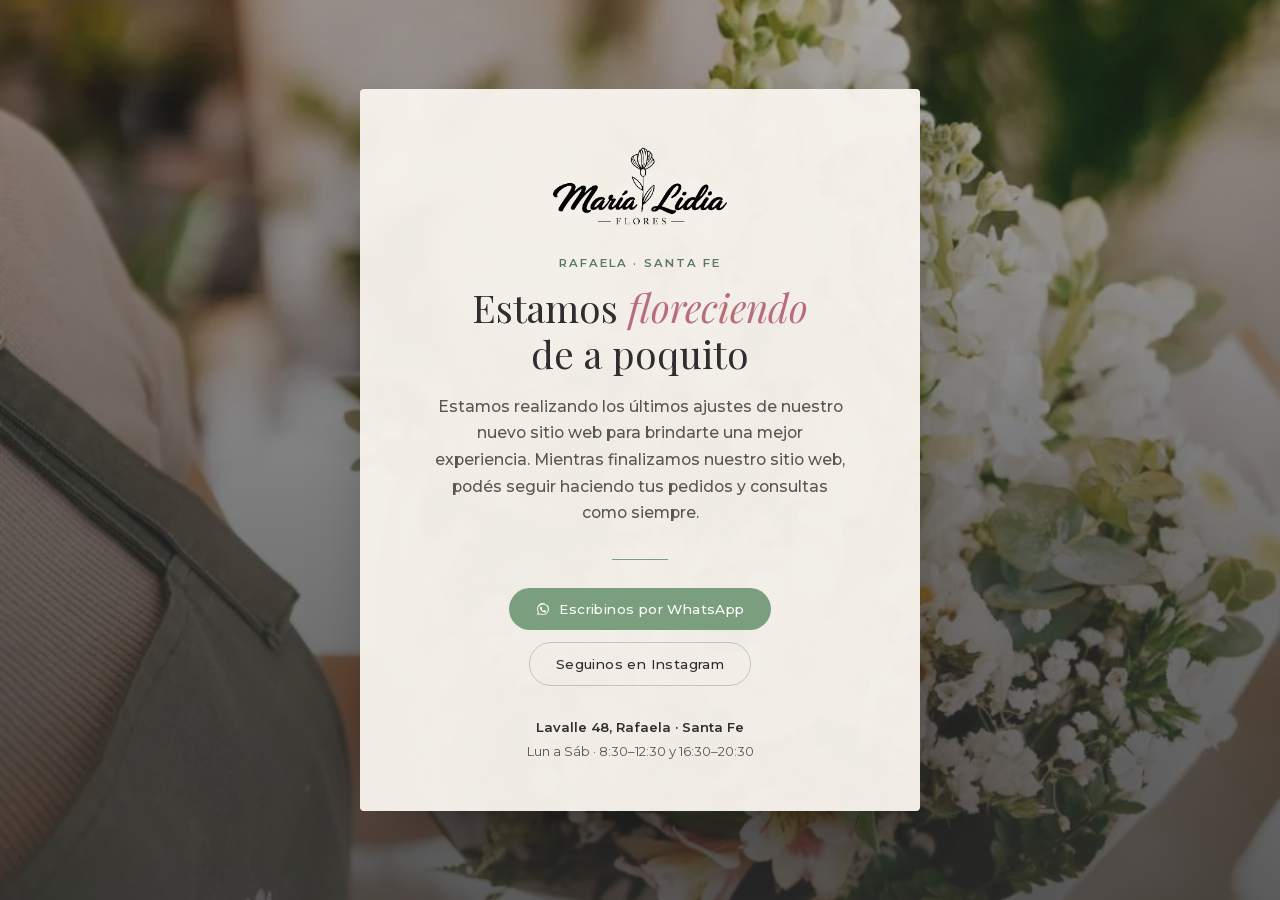
==== commit 95d25198: "Add files via upload" ====
--- a/index.html
+++ b/index.html
@@ -1,182 +1,25 @@
 <!DOCTYPE html>
-<html lang="es-AR"><head>
-  <meta charset="UTF-8">
-  
-  <link rel="icon" type="image/png" sizes="16x16" href="img/favicon-16.png">
-  <link rel="icon" type="image/png" sizes="32x32" href="img/favicon-32.png">
-  <link rel="icon" type="image/png" sizes="48x48" href="img/favicon-48.png">
-  <link rel="shortcut icon" href="img/favicon-32.png">
-  <link rel="apple-touch-icon" sizes="180x180" href="img/apple-touch-icon.png">
-  <meta name="viewport" content="width=device-width, initial-scale=1.0">
-  <meta name="theme-color" content="#7A9E7E">
-  <title>Florería María Lidia | Arreglos Florales y Ramos en Rafaela, Santa Fe</title>
-  <meta name="description" content="Florería María Lidia en Rafaela, Santa Fe. Más de 30 años creando ramos de flores y arreglos florales para cumpleaños, aniversarios, casamientos y eventos. Envío a domicilio. ¡Consultá por WhatsApp!">
-  <link rel="canonical" href="https://www.floreriamarialidia.com.ar/">
-  <meta name="robots" content="index, follow">
-  <meta name="geo.region" content="AR-S">
-  <meta name="geo.placename" content="Rafaela, Santa Fe, Argentina">
-  <meta property="og:type" content="website">
-  <meta property="og:url" content="https://www.floreriamarialidia.com.ar/">
-  <meta property="og:site_name" content="Florería María Lidia">
-  <meta property="og:title" content="Florería María Lidia | Flores y Arreglos en Rafaela">
-  <meta property="og:description" content="Arreglos florales únicos para cada momento especial. Más de 30 años en Rafaela.">
-  <meta property="og:locale" content="es_AR">
-  <meta property="og:image" content="https://www.floreriamarialidia.com.ar/og-image.jpg">
-  <meta property="og:image:width" content="1200">
-  <meta property="og:image:height" content="630">
-  <meta property="og:image:alt" content="Ramo artesanal de Florería María Lidia, Rafaela">
-  <meta name="twitter:card" content="summary_large_image">
-  <meta name="twitter:title" content="Florería María Lidia | Flores y Arreglos en Rafaela">
-  <meta name="twitter:description" content="Arreglos florales únicos para cada momento especial. Más de 30 años en Rafaela.">
-  <meta name="twitter:image" content="https://www.floreriamarialidia.com.ar/og-image.jpg">
-  <script type="application/ld+json">
-  {
-    "@context": "https://schema.org",
-    "@type": [
-      "LocalBusiness",
-      "Florist"
-    ],
-    "name": "Florería María Lidia",
-    "description": "Florería boutique en Rafaela, Santa Fe. Arreglos florales artesanales desde 1991.",
-    "url": "https://www.floreriamarialidia.com.ar",
-    "telephone": "+5493492208500",
-    "email": "floreriamarialidia@gmail.com",
-    "foundingDate": "1991",
-    "image": "https://www.floreriamarialidia.com.ar/og-image.jpg",
-    "logo": "https://www.floreriamarialidia.com.ar/img/01-maria-lidia-flores.webp",
-    "hasMap": "https://www.google.com/maps/search/?api=1&query=Lavalle+48%2C+Rafaela%2C+Santa+Fe",
-    "priceRange": "$$",
-    "address": {
-      "@type": "PostalAddress",
-      "streetAddress": "Lavalle 48",
-      "addressLocality": "Rafaela",
-      "addressRegion": "Santa Fe",
-      "postalCode": "2300",
-      "addressCountry": "AR"
-    },
-    "geo": {
-      "@type": "GeoCoordinates",
-      "latitude": -31.2525,
-      "longitude": -61.4873
-    },
-    "openingHoursSpecification": [
-      {
-        "@type": "OpeningHoursSpecification",
-        "dayOfWeek": [
-          "Monday",
-          "Tuesday",
-          "Wednesday",
-          "Thursday",
-          "Friday"
-        ],
-        "opens": "08:30",
-        "closes": "12:30"
-      },
-      {
-        "@type": "OpeningHoursSpecification",
-        "dayOfWeek": [
-          "Monday",
-          "Tuesday",
-          "Wednesday",
-          "Thursday",
-          "Friday"
-        ],
-        "opens": "16:00",
-        "closes": "20:00"
-      },
-      {
-        "@type": "OpeningHoursSpecification",
-        "dayOfWeek": "Saturday",
-        "opens": "09:00",
-        "closes": "13:00"
-      },
-      {
-        "@type": "OpeningHoursSpecification",
-        "dayOfWeek": "Saturday",
-        "opens": "17:00",
-        "closes": "20:00"
-      }
-    ],
-    "sameAs": [
-      "https://www.instagram.com/floreriamarialidia",
-      "https://www.facebook.com/floreriamarialidia"
-    ]
-  }
-  </script>
-  <!-- ════════════════════════════════════════════════════════════════
-       aggregateRating: NO completar con números inventados.
-       Google penaliza reseñas falsas. Cuando tengas tu rating real de
-       Google Business Profile, agregá este bloque DENTRO del JSON-LD de
-       arriba (p. ej. justo después de "priceRange"), con tus datos reales:
-
-         "aggregateRating": {
-           "@type": "AggregateRating",
-           "ratingValue": "4.9",      ← tu promedio real
-           "reviewCount": "127"        ← cantidad real de reseñas
-         },
-  ═════════════════════════════════════════════════════════════════════ -->
-  <script type="application/ld+json">
-  {
-    "@context": "https://schema.org",
-    "@type": "FAQPage",
-    "mainEntity": [
-      {
-        "@type": "Question",
-        "name": "¿Hacen envíos a domicilio en Rafaela?",
-        "acceptedAnswer": {
-          "@type": "Answer",
-          "text": "Sí, realizamos envíos en toda la ciudad de Rafaela y zonas cercanas. El costo de envío varía según la distancia y se informa al confirmar el pedido."
-        }
-      },
-      {
-        "@type": "Question",
-        "name": "¿Con cuánta anticipación debo hacer mi pedido?",
-        "acceptedAnswer": {
-          "@type": "Answer",
-          "text": "Para pedidos estándar, recomendamos al menos 24 horas. Para eventos grandes como casamientos, lo ideal es consultar con 2 semanas de anticipación. Para urgencias, ¡escribinos igual!"
-        }
-      },
-      {
-        "@type": "Question",
-        "name": "¿Puedo elegir las flores específicas de mi arreglo?",
-        "acceptedAnswer": {
-          "@type": "Answer",
-          "text": "Absolutamente. Podés elegir el tipo de flores, colores, tamaño y estilo. Trabajamos en conjunto con vos para crear algo que represente lo que querés transmitir. Sujeto a disponibilidad."
-        }
-      },
-      {
-        "@type": "Question",
-        "name": "¿Qué formas de pago aceptan?",
-        "acceptedAnswer": {
-          "@type": "Answer",
-          "text": "Podés pagar mediante transferencia bancaria, en efectivo o con tarjetas de crédito y débito. Los envíos y las reservas se toman con pago anticipado para garantizar la disponibilidad y confirmar tu pedido."
-        }
-      },
-      {
-        "@type": "Question",
-        "name": "¿Puedo incluir una tarjeta o mensaje personalizado?",
-        "acceptedAnswer": {
-          "@type": "Answer",
-          "text": "¡Claro! Incluimos tarjeta personalizada sin costo adicional. Solo contanos qué querés que diga al hacer el pedido."
-        }
-      },
-      {
-        "@type": "Question",
-        "name": "¿Trabajan los fines de semana?",
-        "acceptedAnswer": {
-          "@type": "Answer",
-          "text": "Sí. Atendemos de lunes a viernes de 8:30 a 12:30 hs y de 16:00 a 20:00 hs. Los sábados de 9:00 a 13:00 hs y de 17:00 a 20:00 hs. Para urgencias fuera del horario, podés escribirnos por WhatsApp."
-        }
-      }
-    ]
-  }
-  </script>
-  <link rel="preconnect" href="https://fonts.googleapis.com">
-  <link rel="preconnect" href="https://fonts.gstatic.com" crossorigin="">
-  <link rel="stylesheet" href="css/styles.css">
+<html>
+<head>
+  <meta charset="utf-8">
+  <title>Florería María Lidia — Próximamente</title>
+  <style>
+    * { margin: 0; padding: 0; box-sizing: border-box; }
+    body { background: #F8F4EE; display: flex; align-items: center; justify-content: center; min-height: 100vh; font-family: -apple-system, BlinkMacSystemFont, sans-serif; }
+    #__bundler_loading { position: fixed; bottom: 20px; right: 20px; font: 13px/1.4 -apple-system, BlinkMacSystemFont, sans-serif; color: #666; background: #fff; padding: 8px 14px; border-radius: 8px; box-shadow: 0 1px 4px rgba(0,0,0,0.12); z-index: 10000; }
+    #__bundler_thumbnail { position: fixed; inset: 0; width: 100%; height: 100%; display: flex; align-items: center; justify-content: center; background: #F8F4EE; z-index: 9999; }
+    #__bundler_thumbnail svg { width: 100%; height: 100%; object-fit: contain; }
+    #__bundler_placeholder { color: #999; font-size: 14px; }
+  </style>
+  <noscript>
+    <style>#__bundler_loading { display: none; }</style>
+    <div style="position:fixed;bottom:12px;left:12px;font:13px/1.4 -apple-system,BlinkMacSystemFont,sans-serif;color:#999;background:rgba(255,255,255,0.9);padding:6px 12px;border-radius:6px;box-shadow:0 1px 4px rgba(0,0,0,0.08);z-index:10000;">
+      This page requires JavaScript to display.
+    </div>
+  </noscript>
 </head>
 <body>
-<template id="__bundler_thumbnail" data-bg-color="#F8F4EE">
+  <div id="__bundler_thumbnail">
   <svg viewBox="0 0 1200 800" xmlns="http://www.w3.org/2000/svg">
     <rect width="1200" height="800" fill="#F8F4EE"></rect>
     <g transform="translate(600,360)" fill="none" stroke="#7A9E7E" stroke-width="14" stroke-linecap="round" stroke-linejoin="round">
@@ -189,487 +32,174 @@
       <ellipse cx="-80" cy="-46" rx="58" ry="34"></ellipse>
       <path d="M0 92 L0 230" stroke-width="16"></path>
     </g>
-    <text x="600" y="640" text-anchor="middle" font-family="Georgia, serif" font-size="58" font-style="italic" fill="#2E2E2E">Florería María Lidia</text>
+    <text x="600" y="640" text-anchor="middle" font-family="Georgia, serif" font-size="58" font-style="italic" fill="#2E2E2E">Próximamente</text>
   </svg>
-</template>
-
-<!-- HEADER -->
-<header id="header" role="banner">
-  <div class="container">
-    <nav class="nav-inner" aria-label="Navegación principal" style="font-family: sans-serif">
-      <a href="#hero" class="nav-logo" aria-label="Florería María Lidia - Inicio">
-        <img src="img/01-maria-lidia-flores.webp" alt="María Lidia Flores">
-      </a>
-      <div class="nav-links" role="list">
-        <a href="#hero" style="font-weight:600">Inicio</a>
-        <a href="#servicios" style="font-weight:600">Servicios</a>
-        <a href="#galeria" style="font-weight:600">Galería</a>
-        <a href="#nosotros" style="font-weight:600">Nosotros</a>
-        <a href="#contacto" style="font-weight:600">Contacto</a>
-      </div>
-      <button class="hamburger" id="hamburger" aria-label="Abrir menú" aria-expanded="false" aria-controls="mobile-nav">
-        <span></span><span></span><span></span>
-      </button>
-    </nav>
-  </div>
-</header>
-<nav class="mobile-nav" id="mobile-nav" role="dialog" aria-modal="true">
-  <button class="mobile-close" id="mobile-close" aria-label="Cerrar menú">✕</button>
-  <a href="#hero" class="mobile-link">Inicio</a>
-  <a href="#servicios" class="mobile-link">Servicios</a>
-  <a href="#galeria" class="mobile-link">Galería</a>
-  <a href="#nosotros" class="mobile-link">Nosotros</a>
-  <a href="#faq" class="mobile-link">FAQ</a>
-  <a href="#contacto" class="mobile-link">Contacto</a>
-  <a href="https://wa.me/5493492208500?text=Hola!%20Quiero%20consultar%20sobre%20flores." class="btn btn-wapp" target="_blank" rel="noopener">Pedir por WhatsApp</a>
-</nav>
-<main>
-<!-- HERO -->
-<section id="hero" role="region" aria-label="Inicio">
-  <div class="hero-inner">
-
-    <!-- Columna texto (izquierda) -->
-    <div class="hero-content">
-      <h1 class="hero-title">
-        <img src="img/02-las-flores-mas-lindas-floreria-m.webp" alt="Las flores más lindas — Florería María Lidia en Rafaela" class="hero-title-img">
-      </h1>
-      <p class="hero-subtitle">
-        Desde 1991 acompañamos los momentos más importantes con flores, plantas y regalos cuidadosamente seleccionados. Arreglos personalizados, decoración y entrega a domicilio en Rafaela.<br>
-      </p>
-      <div class="hero-actions">
-        <a href="https://wa.me/5493492208500?text=Hola!%20Quer%C3%ADa%20consultar%20precios%20de%20sus%20arreglos." class="btn btn-wapp" target="_blank" rel="noopener">
-          <svg width="18" height="18" viewBox="0 0 24 24" fill="currentColor" aria-hidden="true"><path d="M17.472 14.382c-.297-.149-1.758-.867-2.03-.967-.273-.099-.471-.148-.67.15-.197.297-.767.966-.94 1.164-.173.199-.347.223-.644.075-.297-.15-1.255-.463-2.39-1.475-.883-.788-1.48-1.761-1.653-2.059-.173-.297-.018-.458.13-.606.134-.133.298-.347.446-.52.149-.174.198-.298.298-.497.099-.198.05-.371-.025-.52-.075-.149-.669-1.612-.916-2.207-.242-.579-.487-.5-.669-.51-.173-.008-.371-.01-.57-.01-.198 0-.52.074-.792.372-.272.297-1.04 1.016-1.04 2.479 0 1.462 1.065 2.875 1.213 3.074.149.198 2.096 3.2 5.077 4.487.709.306 1.262.489 1.694.625.712.227 1.36.195 1.871.118.571-.085 1.758-.719 2.006-1.413.248-.694.248-1.289.173-1.413-.074-.124-.272-.198-.57-.347m-5.421 7.403h-.004a9.87 9.87 0 01-5.031-1.378l-.361-.214-3.741.982.998-3.648-.235-.374a9.86 9.86 0 01-1.51-5.26c.001-5.45 4.436-9.884 9.888-9.884 2.64 0 5.122 1.03 6.988 2.898a9.825 9.825 0 012.893 6.994c-.003 5.45-4.437 9.884-9.885 9.884m8.413-18.297A11.815 11.815 0 0012.05 0C5.495 0 .16 5.335.157 11.892c0 2.096.547 4.142 1.588 5.945L.057 24l6.305-1.654a11.882 11.882 0 005.683 1.448h.005c6.554 0 11.89-5.335 11.893-11.893a11.821 11.821 0 00-3.48-8.413Z"></path></svg>
-          Consultar precios
-        </a>
-        <a href="#servicios" class="btn btn-outline">Ver servicios</a>
-      </div>
-    </div>
-
-    <!-- Columna foto (derecha) -->
-    <div class="hero-photo-col">
-      <img src="img/03-ramo-artesanal-de-lisianthus-bla.webp" alt="Ramo artesanal de lisianthus blancos y rosas amarillas — Florería María Lidia Rafaela" loading="eager" fetchpriority="high">
-    </div>
-
-  </div>
-</section>
-
-<!-- RIBBON -->
-<div class="ribbon" aria-hidden="true">
-  <div class="ribbon-track">
-    <span class="ribbon-item"><span class="ribbon-dot"></span>Envío a domicilio en Rafaela</span>
-    <span class="ribbon-item"><span class="ribbon-dot"></span>+35 años de experiencia</span>
-    <span class="ribbon-item"><span class="ribbon-dot"></span>Flores frescas todos los días</span>
-    <span class="ribbon-item"><span class="ribbon-dot"></span>Pedidos por WhatsApp</span>
-    <span class="ribbon-item"><span class="ribbon-dot"></span>Arreglos personalizados</span>
-    <span class="ribbon-item"><span class="ribbon-dot"></span>Casamientos y eventos</span>
-    <span class="ribbon-item"><span class="ribbon-dot"></span>Envío a domicilio en Rafaela</span>
-    <span class="ribbon-item"><span class="ribbon-dot"></span>+35 años de experiencia</span>
-    <span class="ribbon-item"><span class="ribbon-dot"></span>Flores frescas todos los días</span>
-    <span class="ribbon-item"><span class="ribbon-dot"></span>Pedidos por WhatsApp</span>
-    <span class="ribbon-item"><span class="ribbon-dot"></span>Arreglos personalizados</span>
-    <span class="ribbon-item"><span class="ribbon-dot"></span>Casamientos y eventos</span>
-  </div>
 </div>
-
-<!-- BENEFITS -->
-<section id="beneficios" class="section" role="region" aria-labelledby="beneficios-title">
-  <div class="container">
-    <div class="section-header text-center reveal">
-      <span class="eyebrow">Por qué elegirnos</span>
-      <h2 class="display-lg" id="beneficios-title" style="margin-top:.5rem;">Lo que nos hace<br>diferentes en Rafaela</h2>
-    </div>
-    <div class="benefits-grid">
-      <article class="benefit-card reveal reveal-delay-1"><div class="benefit-icon"><svg viewBox="0 0 24 24" fill="none" stroke="currentColor" stroke-width="1.8" stroke-linecap="round" stroke-linejoin="round" aria-hidden="true"><path d="M11 20A7 7 0 0 1 9.8 6.1C15.5 5 17 4.48 19 2c1 2 2 4.18 2 8 0 5.5-4.78 10-10 10Z"/><path d="M2 21c0-3 1.85-5.36 5.08-6"/></svg></div><h3 class="benefit-title">Frescura garantizada</h3><p class="body-md">Recibimos flores directamente de productores locales y del mercado central, para que cada arreglo llegue en su mejor momento.</p></article>
-      <article class="benefit-card reveal reveal-delay-2"><div class="benefit-icon"><svg viewBox="0 0 24 24" fill="none" stroke="currentColor" stroke-width="1.8" stroke-linecap="round" stroke-linejoin="round" aria-hidden="true"><circle cx="6" cy="6" r="3"/><circle cx="6" cy="18" r="3"/><line x1="20" y1="4" x2="8.12" y2="15.88"/><line x1="14.47" y1="14.48" x2="20" y2="20"/><line x1="8.12" y1="8.12" x2="12" y2="12"/></svg></div><h3 class="benefit-title">Diseño artesanal</h3><p class="body-md">Cada arreglo es creado a mano con criterio estético y cariño. No usamos plantillas: tu pedido es único, igual que la persona que lo recibe.</p></article>
-      <article class="benefit-card reveal reveal-delay-3"><div class="benefit-icon"><svg viewBox="0 0 24 24" fill="none" stroke="currentColor" stroke-width="1.8" stroke-linecap="round" stroke-linejoin="round" aria-hidden="true"><rect x="1" y="3" width="15" height="13" rx="1"/><polygon points="16 8 20 8 23 11 23 16 16 16 16 8"/><circle cx="5.5" cy="18.5" r="2.5"/><circle cx="18.5" cy="18.5" r="2.5"/></svg></div><h3 class="benefit-title">Entrega en Rafaela</h3><p class="body-md">Llevamos tu regalo hasta la puerta indicada. Rápido, seguro y con la misma dedicación que pusimos al armarlo.</p></article>
-      <article class="benefit-card reveal reveal-delay-4"><div class="benefit-icon"><svg viewBox="0 0 24 24" fill="none" stroke="currentColor" stroke-width="1.8" stroke-linecap="round" stroke-linejoin="round" aria-hidden="true"><path d="M21 11.5a8.38 8.38 0 0 1-.9 3.8 8.5 8.5 0 0 1-7.6 4.7 8.38 8.38 0 0 1-3.8-.9L3 21l1.9-5.7a8.38 8.38 0 0 1-.9-3.8 8.5 8.5 0 0 1 4.7-7.6 8.38 8.38 0 0 1 3.8-.9h.5a8.48 8.48 0 0 1 8 8v.5Z"/></svg></div><h3 class="benefit-title">Atención personalizada</h3><p class="body-md">Te ayudamos a elegir el arreglo ideal según la ocasión, tu presupuesto y el mensaje que querés transmitir.</p></article>
-    </div>
-  </div>
-</section>
-
-<!-- SERVICES -->
-<section id="servicios" class="section" role="region" aria-labelledby="servicios-title">
-  <div class="container">
-    <div class="section-header reveal">
-      <span class="eyebrow">Nuestros servicios</span>
-      <h2 class="display-lg" id="servicios-title">Flores para<br>cada momento</h2>
-      <p class="body-lg" style="max-width:520px;margin-top:1rem;font-weight:500">Desde un ramo romántico hasta la decoración completa de tu evento.</p>
-    </div>
-
-    <!-- DESKTOP: grid 3x2, oculta en mobile -->
-    <div class="services-grid services-grid-desktop">
-      
-      <article class="service-card reveal reveal-delay-1" onclick="window.open('https://wa.me/5493492208500?text=Hola%2C%20me%20gustar%C3%ADa%20consultar%20por%20ramos%20florales.%20%C2%BFPodr%C3%ADan%20mostrarme%20opciones%20disponibles%20y%20valores%3F','_blank','noopener')" style="cursor:pointer;">
-        <img src="img/04-ramos-y-bouquets-floreria-maria-.webp" alt="Ramos y bouquets — Florería María Lidia Rafaela" loading="lazy">
-        <div class="service-overlay">
-          <span class="service-tag">ocasiones</span>
-          <h3 class="service-name">Ramos florales</h3>
-          <p class="service-desc">Para cumpleaños, aniversarios, declaraciones de amor y cualquier ocasión especial.</p>
-        </div>
-      </article>
-      <article class="service-card reveal reveal-delay-2" onclick="window.open('https://wa.me/5493492208500?text=Hola%2C%20me%20gustar%C3%ADa%20recibir%20informaci%C3%B3n%20para%20un%20casamiento%20o%20evento.%20%C2%BFPodr%C3%ADan%20asesorarme%3F','_blank','noopener')" style="cursor:pointer;">
-        <img src="img/05-casamientos-y-eventos-florales-f.webp" alt="Casamientos y eventos florales — Florería María Lidia Rafaela" loading="lazy">
-        <div class="service-overlay">
-          <span class="service-tag">celebraciones</span>
-          <h3 class="service-name">Casamientos &amp; Eventos</h3>
-          <p class="service-desc">Centros de mesa, arcos florales, ramos de novia y decoración integral para tu gran día.</p>
-        </div>
-      </article>
-      <article class="service-card reveal reveal-delay-3" onclick="window.open('https://wa.me/5493492208500?text=Hola%2C%20necesito%20informaci%C3%B3n%20sobre%20recordatorios%20y%20condolencias.%20%C2%BFPodr%C3%ADan%20ayudarme%3F','_blank','noopener')" style="cursor:pointer;">
-        <img src="img/06-coronas-y-condolencias-floreria-.webp" alt="Coronas y condolencias — Florería María Lidia Rafaela" loading="lazy">
-        <div class="service-overlay">
-          <span class="service-tag">Homenajes</span>
-          <h3 class="service-name">Recordatorios &amp; Condolencias</h3>
-          <p class="service-desc">Expresá tu pésame con arreglos florales dignos, elaborados con respeto y delicadeza.</p>
-        </div>
-      </article>
-      <article class="service-card reveal reveal-delay-1" onclick="window.open('https://wa.me/5493492208500?text=Hola%2C%20me%20gustar%C3%ADa%20consultar%20por%20productos%20de%20decoraci%C3%B3n%20y%20aromas%20para%20el%20hogar.%20%C2%BFQu%C3%A9%20opciones%20tienen%20disponibles%3F','_blank','noopener')" style="cursor:pointer;">
-        <img src="img/07-deco-y-aromas-para-el-hogar-flor.webp" alt="Deco y aromas para el hogar — Florería María Lidia Rafaela" loading="lazy">
-        <div class="service-overlay">
-          <span class="service-tag">Hogar</span>
-          <h3 class="service-name">Deco &amp; aromas</h3>
-          <p class="service-desc">Objetos decorativos y aromas cuidadosamente seleccionados para crear espacios cálidos y elegantes.</p>
-        </div>
-      </article>
-      <article class="service-card reveal reveal-delay-2" onclick="window.open('https://wa.me/5493492208500?text=Hola%2C%20me%20gustar%C3%ADa%20conocer%20las%20opciones%20de%20flores%20y%20plantas%20disponibles.%20%C2%BFPodr%C3%ADan%20enviarme%20informaci%C3%B3n%3F','_blank','noopener')" style="cursor:pointer;">
-        <img src="img/08-flores-y-plantas-floreria-maria-.webp" alt="Flores y plantas — Florería María Lidia Rafaela" loading="lazy">
-        <div class="service-overlay">
-          <span class="service-tag">botánica</span>
-          <h3 class="service-name">Flores &amp; Plantas</h3>
-          <p class="service-desc">Regalos que perduran: flores de estación y plantas para hogares.</p>
-        </div>
-      </article>
-      <article class="service-card reveal reveal-delay-3" onclick="window.open('https://wa.me/5493492208500?text=Hola%2C%20me%20gustar%C3%ADa%20recibir%20informaci%C3%B3n%20sobre%20arreglos%20empresariales%20para%20regalos%20corporativos%20o%20empresas.','_blank','noopener')" style="cursor:pointer;">
-        <img src="img/09-arreglos-empresariales-floreria-.webp" alt="Arreglos empresariales — Florería María Lidia Rafaela" loading="lazy">
-        <div class="service-overlay">
-          <span class="service-tag">corporativo</span>
-          <h3 class="service-name">Arreglos Empresariales</h3>
-          <p class="service-desc">Flores para recepciones, lanzamientos y regalos corporativos con identidad.</p>
-        </div>
-      </article>
-    </div>
-  </div>
-
-  <!-- MOBILE: carrusel, oculto en desktop -->
-  <div class="sc-root" id="servicesCarousel" aria-label="Carrusel de servicios">
-    <div class="sc-viewport">
-      <div class="sc-track" id="scTrack">
-        
-        <div class="sc-slide" data-index="0" onclick="window.open('https://wa.me/5493492208500?text=Hola%2C%20me%20gustar%C3%ADa%20consultar%20por%20ramos%20florales.%20%C2%BFPodr%C3%ADan%20mostrarme%20opciones%20disponibles%20y%20valores%3F','_blank','noopener')" style="cursor:pointer;">
-          <img src="img/10-ramos-y-bouquets-floreria-maria-.webp" alt="Ramos y bouquets — Florería María Lidia Rafaela" loading="lazy">
-          <div class="sc-card-info">
-            <span class="sc-tag">ocasiones</span>
-            <h3 class="sc-name">Ramos florales</h3>
-            <p class="sc-desc">Para cumpleaños, aniversarios, declaraciones de amor y cualquier ocasión especial.</p>
-          </div>
-        </div>
-        <div class="sc-slide" data-index="1" onclick="window.open('https://wa.me/5493492208500?text=Hola%2C%20me%20gustar%C3%ADa%20recibir%20informaci%C3%B3n%20para%20un%20casamiento%20o%20evento.%20%C2%BFPodr%C3%ADan%20asesorarme%3F','_blank','noopener')" style="cursor:pointer;">
-          <img src="img/11-casamientos-y-eventos-florales-f.webp" alt="Casamientos y eventos florales — Florería María Lidia Rafaela" loading="lazy">
-          <div class="sc-card-info">
-            <span class="sc-tag">celebraciones</span>
-            <h3 class="sc-name">Casamientos &amp; Eventos</h3>
-            <p class="sc-desc">Centros de mesa, arcos florales, ramos de novia y decoración integral para tu gran día.</p>
-          </div>
-        </div>
-        <div class="sc-slide" data-index="2" onclick="window.open('https://wa.me/5493492208500?text=Hola%2C%20necesito%20informaci%C3%B3n%20sobre%20recordatorios%20y%20condolencias.%20%C2%BFPodr%C3%ADan%20ayudarme%3F','_blank','noopener')" style="cursor:pointer;">
-          <img src="img/12-coronas-y-condolencias-floreria-.webp" alt="Coronas y condolencias — Florería María Lidia Rafaela" loading="lazy">
-          <div class="sc-card-info">
-            <span class="sc-tag">Homenajes</span>
-            <h3 class="sc-name">Recordatorios &amp; Condolencias</h3>
-            <p class="sc-desc">Expresá tu pésame con arreglos florales dignos, elaborados con respeto y delicadeza.</p>
-          </div>
-        </div>
-        <div class="sc-slide" data-index="3" onclick="window.open('https://wa.me/5493492208500?text=Hola%2C%20me%20gustar%C3%ADa%20consultar%20por%20productos%20de%20decoraci%C3%B3n%20y%20aromas%20para%20el%20hogar.%20%C2%BFQu%C3%A9%20opciones%20tienen%20disponibles%3F','_blank','noopener')" style="cursor:pointer;">
-          <img src="img/13-deco-y-aromas-para-el-hogar-flor.webp" alt="Deco y aromas para el hogar — Florería María Lidia Rafaela" loading="lazy">
-          <div class="sc-card-info">
-            <span class="sc-tag">Hogar</span>
-            <h3 class="sc-name">Deco &amp; aromas</h3>
-            <p class="sc-desc">Objetos decorativos y aromas cuidadosamente seleccionados para crear espacios cálidos y elegantes.</p>
-          </div>
-        </div>
-        <div class="sc-slide" data-index="4" onclick="window.open('https://wa.me/5493492208500?text=Hola%2C%20me%20gustar%C3%ADa%20conocer%20las%20opciones%20de%20flores%20y%20plantas%20disponibles.%20%C2%BFPodr%C3%ADan%20enviarme%20informaci%C3%B3n%3F','_blank','noopener')" style="cursor:pointer;">
-          <img src="img/14-flores-y-plantas-floreria-maria-.webp" alt="Flores y plantas — Florería María Lidia Rafaela" loading="lazy">
-          <div class="sc-card-info">
-            <span class="sc-tag">botánica</span>
-            <h3 class="sc-name">Flores &amp; Plantas</h3>
-            <p class="sc-desc">Regalos que perduran: flores de estación y plantas para hogares.</p>
-          </div>
-        </div>
-        <div class="sc-slide" data-index="5" onclick="window.open('https://wa.me/5493492208500?text=Hola%2C%20me%20gustar%C3%ADa%20recibir%20informaci%C3%B3n%20sobre%20arreglos%20empresariales%20para%20regalos%20corporativos%20o%20empresas.','_blank','noopener')" style="cursor:pointer;">
-          <img src="img/15-arreglos-empresariales-floreria-.webp" alt="Arreglos empresariales — Florería María Lidia Rafaela" loading="lazy">
-          <div class="sc-card-info">
-            <span class="sc-tag">corporativo</span>
-            <h3 class="sc-name">Arreglos Empresariales</h3>
-            <p class="sc-desc">Flores para recepciones, lanzamientos y regalos corporativos con identidad.</p>
-          </div>
-        </div>
-      </div>
-    </div>
-    <button class="sc-arrow sc-arrow-prev" id="scPrev" aria-label="Servicio anterior">
-      <svg width="18" height="18" viewBox="0 0 24 24" fill="none" stroke="currentColor" stroke-width="2.5" stroke-linecap="round" stroke-linejoin="round"><polyline points="15 18 9 12 15 6"></polyline></svg>
-    </button>
-    <button class="sc-arrow sc-arrow-next" id="scNext" aria-label="Siguiente servicio">
-      <svg width="18" height="18" viewBox="0 0 24 24" fill="none" stroke="currentColor" stroke-width="2.5" stroke-linecap="round" stroke-linejoin="round"><polyline points="9 6 15 12 9 18"></polyline></svg>
-    </button>
-    <div class="sc-dots" id="scDots" role="tablist"></div>
-  </div>
-
-</section>
-
-<!-- GALLERY -->
-<section id="galeria" class="section" role="region" aria-labelledby="galeria-title">
-  <div class="container">
-    <div class="section-header text-center reveal">
-      <span class="eyebrow">Galería</span>
-      <h2 class="display-lg" id="galeria-title">Un recorrido<br>por la florería</h2>
-      <p class="body-lg" style="max-width:480px;margin:1rem auto 0;font-weight:500">Ramos, plantas, deco y aromas: los detalles que encontrás todos los días en nuestro local.</p>
-    </div>
-    <div class="gallery-grid reveal">
-      <div class="gallery-item g1" tabindex="0" role="button" aria-label="Ampliar imagen"><img src="img/16-pizarra-las-flores-mas-lindas-co.webp" alt="Pizarra las flores más lindas con ramitos de flores secas" loading="lazy"></div>
-      <div class="gallery-item g2" tabindex="0" role="button" aria-label="Ampliar imagen"><img src="img/17-ramo-de-gerberas-rosas-y-rosas-r.webp" alt="Ramo de gerberas rosas y rosas rojas en mano" loading="lazy"></div>
-      <div class="gallery-item g3" tabindex="0" role="button" aria-label="Ampliar imagen"><img src="img/18-plantas-de-interior-ficus-lyrata.webp" alt="Plantas de interior: ficus lyrata y palmera" loading="lazy"></div>
-      <div class="gallery-item g4" tabindex="0" role="button" aria-label="Ampliar imagen"><img src="img/19-velas-y-home-spray-en-el-local.webp" alt="Velas y home spray en el local" loading="lazy"></div>
-      <div class="gallery-item g5" tabindex="0" role="button" aria-label="Ampliar imagen"><img src="img/20-rosas-rojas-frescas-en-primer-pl.webp" alt="Rosas rojas frescas en primer plano" loading="lazy"></div>
-      <div class="gallery-item g6 gallery-extra"><img src="img/21-bolsa-de-regalo-negra.webp" alt="Bolsa de regalo negra" loading="lazy"></div>
-      <div class="gallery-item g7 gallery-extra"><img src="img/22-ramo-de-margaritas-blancas.webp" alt="Ramo de margaritas blancas" loading="lazy"></div>
-      <div class="gallery-item g8 gallery-extra"><img src="img/23-ramo-con-rosa-roja-envuelto-en-p.webp" alt="Ramo con rosa roja envuelto en papel" loading="lazy"></div>
-      <div class="gallery-item g9 gallery-extra"><img src="img/24-ramo-de-flores-secas-en-tonos-ca.webp" alt="Ramo de flores secas en tonos cálidos" loading="lazy"></div>
-      <div class="gallery-item g10 gallery-extra"><img src="img/25-canastos-artesanales-del-local.webp" alt="Canastos artesanales del local" loading="lazy"></div>
-      <div class="gallery-item g11 gallery-extra"><img src="img/26-ramo-blanco-de-flores-frescas.webp" alt="Ramo blanco de flores frescas" loading="lazy"></div>
-      <div class="gallery-item g12 gallery-extra"><img src="img/27-ramo-de-flores-secas-en-estanter.webp" alt="Ramo de flores secas en estantería" loading="lazy"></div>
-      <div class="gallery-item g13 gallery-extra"><img src="img/28-plantas-de-interior-en-macetas.webp" alt="Plantas de interior en macetas" loading="lazy"></div>
-    </div>
-  </div>
-</section>
-
-
-<!-- ABOUT -->
-<section id="nosotros" class="section" style="padding-bottom:7rem;" role="region" aria-labelledby="nosotros-title">
-  <div class="container">
-    <div class="about-grid">
-      <div class="about-image-wrap reveal">
-        <img class="about-img-main" style="object-fit:cover;object-position:left bottom;" src="img/29-ramos-artesanales-de-floreria-ma.webp" alt="Ramos artesanales de Florería María Lidia Rafaela" loading="lazy">
-      </div>
-      <div class="reveal reveal-delay-2">
-        <span class="eyebrow">Nuestra historia</span>
-        <h2 class="display-lg" id="nosotros-title" style="margin:.75rem 0 1.25rem;">Desde 1991<br>regalando belleza<br>en Rafaela</h2>
-        <div class="divider"></div>
-        <p class="body-lg" style="margin-bottom:1.25rem;">En la casa de Lidia Valvo comenzó un sueño familiar: acercar la belleza de las flores a cada familia de Rafaela. Pionera en la ciudad por sus bouquets de flores mixtas, Lidia transformó su pasión en un oficio que rápidamente se ganó el cariño de sus clientes.</p>
-        <p class="body-lg" style="margin-bottom:2rem;">Con el paso de los años nos mudamos a nuestro local de Lavalle 48, donde seguimos creando arreglos florales con el mismo compromiso, dedicación y amor que nos acompañan desde el primer día.</p>
-      </div>
-    </div>
-  </div>
-</section>
-
-<!-- HOW TO BUY -->
-<section id="como-comprar" class="section" role="region" aria-labelledby="comprar-title">
-  <div class="container">
-    <div class="section-header text-center reveal">
-      <span class="eyebrow">Proceso simple</span>
-      <h2 class="display-lg" id="comprar-title">¿Cómo pedir<br>tus flores?</h2>
-      <p class="body-lg" style="max-width:460px;margin:1rem auto 0;">Hacerle llegar flores a quien querés es más fácil de lo que pensás.</p>
-    </div>
-    <div class="steps-grid">
-      <div class="step reveal reveal-delay-1"><div class="step-num">1</div><h3 class="step-title">Elegí tu arreglo</h3><p class="body-md">Mirá nuestra galería o describinos qué tenés en mente. Podemos asesorarte sin compromiso.</p></div>
-      <div class="step reveal reveal-delay-2"><div class="step-num">2</div><h3 class="step-title">Escribinos por WhatsApp</h3><p class="body-md">Contanos la ocasión, el mensaje y la dirección de entrega. Te respondemos rápidamente.</p></div>
-      <div class="step reveal reveal-delay-3"><div class="step-num">3</div><h3 class="step-title">Confirmá tu pedido</h3><p class="body-md">Coordinamos la fecha y hora ideal. Aceptamos transferencia, efectivo y tarjetas de credito.</p></div>
-      <div class="step reveal reveal-delay-4"><div class="step-num">4</div><h3 class="step-title">¡Lo recibís en casa!</h3><p class="body-md">Tu arreglo llega fresco, embalado con cuidado y con la tarjeta personalizada que elegiste.</p></div>
-    </div>
-    <div class="steps-cta reveal">
-      <a href="https://wa.me/5493492208500?text=Hola!%20Quiero%20empezar%20mi%20pedido." class="btn btn-wapp" target="_blank" rel="noopener" style="font-size:1rem;padding:1rem 2.5rem;">
-        <svg width="20" height="20" viewBox="0 0 24 24" fill="currentColor"><path d="M17.472 14.382c-.297-.149-1.758-.867-2.03-.967-.273-.099-.471-.148-.67.15-.197.297-.767.966-.94 1.164-.173.199-.347.223-.644.075-.297-.15-1.255-.463-2.39-1.475-.883-.788-1.48-1.761-1.653-2.059-.173-.297-.018-.458.13-.606.134-.133.298-.347.446-.52.149-.174.198-.298.298-.497.099-.198.05-.371-.025-.52-.075-.149-.669-1.612-.916-2.207-.242-.579-.487-.5-.669-.51-.173-.008-.371-.01-.57-.01-.198 0-.52.074-.792.372-.272.297-1.04 1.016-1.04 2.479 0 1.462 1.065 2.875 1.213 3.074.149.198 2.096 3.2 5.077 4.487.709.306 1.262.489 1.694.625.712.227 1.36.195 1.871.118.571-.085 1.758-.719 2.006-1.413.248-.694.248-1.289.173-1.413-.074-.124-.272-.198-.57-.347m-5.421 7.403h-.004a9.87 9.87 0 01-5.031-1.378l-.361-.214-3.741.982.998-3.648-.235-.374a9.86 9.86 0 01-1.51-5.26c.001-5.45 4.436-9.884 9.888-9.884 2.64 0 5.122 1.03 6.988 2.898a9.825 9.825 0 012.893 6.994c-.003 5.45-4.437 9.884-9.885 9.884m8.413-18.297A11.815 11.815 0 0012.05 0C5.495 0 .16 5.335.157 11.892c0 2.096.547 4.142 1.588 5.945L.057 24l6.305-1.654a11.882 11.882 0 005.683 1.448h.005c6.554 0 11.89-5.335 11.893-11.893a11.821 11.821 0 00-3.48-8.413Z"></path></svg>
-        Empezar mi pedido
-      </a>
-    </div>
-  </div>
-</section>
-
-
-
-<!-- INSTAGRAM -->
-<section id="instagram" class="section-sm" role="region" aria-labelledby="insta-title">
-  <div class="container">
-    <div class="section-header text-center reveal">
-      <span class="eyebrow">@floreriamarialidia</span>
-      <h2 class="display-md" id="insta-title" style="margin-top:.5rem;">Seguinos en Instagram</h2>
-      <p class="body-md" style="max-width:400px;margin:.75rem auto 0;font-weight:500">Para ver nuestros últimos trabajos, tips florales y ofertas especiales.</p>
-    </div>
-    <div class="insta-grid reveal">
-      <a href="https://www.instagram.com/floreriamarialidia" target="_blank" rel="noopener" class="insta-item"><img src="img/30-planta-colgante.webp" alt="Planta colgante" loading="lazy"><div class="insta-overlay"><span class="insta-icon">♥</span></div></a>
-      <a href="https://www.instagram.com/floreriamarialidia" target="_blank" rel="noopener" class="insta-item"><img src="img/31-ramo-de-rosas-rosadas.webp" alt="Ramo de rosas rosadas" loading="lazy"><div class="insta-overlay"><span class="insta-icon">♥</span></div></a>
-      <a href="https://www.instagram.com/floreriamarialidia" target="_blank" rel="noopener" class="insta-item"><img src="img/32-ramo-multicolor.webp" alt="Ramo multicolor" loading="lazy"><div class="insta-overlay"><span class="insta-icon">♥</span></div></a>
-      <a href="https://www.instagram.com/floreriamarialidia" target="_blank" rel="noopener" class="insta-item"><img src="img/33-tulipanes-amarillos.webp" alt="Tulipanes amarillos" loading="lazy"><div class="insta-overlay"><span class="insta-icon">♥</span></div></a>
-      <a href="https://www.instagram.com/floreriamarialidia" target="_blank" rel="noopener" class="insta-item"><img src="img/34-ramo-de-rosas-blancas.webp" alt="Ramo de rosas blancas" loading="lazy"><div class="insta-overlay"><span class="insta-icon">♥</span></div></a>
-      <a href="https://www.instagram.com/floreriamarialidia" target="_blank" rel="noopener" class="insta-item"><img src="img/35-canasto-de-flores-secas.webp" alt="Canasto de flores secas" loading="lazy"><div class="insta-overlay"><span class="insta-icon">♥</span></div></a>
-    </div>
-  </div>
-</section>
-
-<!-- FAQ -->
-<section id="faq" class="section" role="region" aria-labelledby="faq-title">
-  <div class="container">
-    <div class="section-header text-center reveal">
-      <span class="eyebrow">Preguntas frecuentes</span>
-      <h2 class="display-lg" id="faq-title">Todo lo que<br>necesitás saber</h2>
-    </div>
-    <div class="faq-list">
-      <div class="faq-item"><button class="faq-question" aria-expanded="false">¿Hacen envíos a domicilio en Rafaela?<span class="faq-icon">+</span></button><div class="faq-answer"><p>Sí, realizamos envíos en toda la ciudad de Rafaela y zonas cercanas. El costo de envío varía según la distancia y se informa al confirmar el pedido.</p></div></div>
-      <div class="faq-item"><button class="faq-question" aria-expanded="false">¿Con cuánta anticipación debo hacer mi pedido?<span class="faq-icon">+</span></button><div class="faq-answer"><p>Para pedidos estándar, recomendamos al menos 24 horas. Para eventos grandes como casamientos, lo ideal es consultar con 2 semanas de anticipación. Para urgencias, ¡escribinos igual!</p></div></div>
-      <div class="faq-item"><button class="faq-question" aria-expanded="false">¿Puedo elegir las flores específicas de mi arreglo?<span class="faq-icon">+</span></button><div class="faq-answer"><p>Absolutamente. Podés elegir el tipo de flores, colores, tamaño y estilo. Trabajamos en conjunto con vos para crear algo que represente lo que querés transmitir. Sujeto a disponibilidad.</p></div></div>
-      <div class="faq-item"><button class="faq-question" aria-expanded="false">¿Qué formas de pago aceptan?<span class="faq-icon">+</span></button><div class="faq-answer"><p>Podés pagar mediante transferencia bancaria, en efectivo o con tarjetas de crédito y débito. Los envíos y las reservas se toman con pago anticipado para garantizar la disponibilidad y confirmar tu pedido.</p></div></div>
-      <div class="faq-item"><button class="faq-question" aria-expanded="false">¿Puedo incluir una tarjeta o mensaje personalizado?<span class="faq-icon">+</span></button><div class="faq-answer"><p>¡Claro! Incluimos tarjeta personalizada sin costo adicional. Solo contanos qué querés que diga al hacer el pedido.</p></div></div>
-      <div class="faq-item"><button class="faq-question" aria-expanded="false">¿Trabajan los fines de semana?<span class="faq-icon">+</span></button><div class="faq-answer"><p>Sí. Atendemos de lunes a viernes de 8:30 a 12:30 hs y de 16:00 a 20:00 hs. Los sábados de 9:00 a 13:00 hs y de 17:00 a 20:00 hs. Para urgencias fuera del horario, podés escribirnos por WhatsApp.</p></div></div>
-    </div>
-  </div>
-</section>
-
-<!-- CONTACT -->
-<section id="contacto" class="section" role="region" aria-labelledby="contacto-title">
-  <div class="container">
-    <div class="contact-left reveal" style="margin-bottom:2.5rem;">
-        <span class="eyebrow">Contacto</span>
-        <h2 class="display-lg" id="contacto-title" style="margin:.75rem 0 1.25rem;">¿Querés hacer<br>un pedido?</h2>
-        <p class="body-lg" style="max-width:420px;margin-bottom:0;">Escribinos por WhatsApp y te ayudamos a elegir el arreglo perfecto para cada ocasión.</p>
-    </div>
-    <div class="contact-simple-grid">
-      <div style="background:var(--white);border-radius:var(--radius-md);box-shadow:var(--shadow-card);padding:2rem;">
-          <div style="display:flex;flex-direction:column;gap:1.1rem;">
-            <div style="display:flex;gap:.7rem;align-items:flex-start;"><svg width="16" height="16" viewBox="0 0 24 24" fill="none" stroke="currentColor" stroke-width="2" stroke-linecap="round" stroke-linejoin="round" style="flex-shrink:0;margin-top:3px;color:var(--sage)"><path d="M21 10c0 7-9 13-9 13s-9-6-9-13a9 9 0 0118 0z"></path><circle cx="12" cy="10" r="3"></circle></svg><a href="https://www.google.com/maps/search/?api=1&query=Lavalle+48%2C+Rafaela%2C+Santa+Fe%2C+Argentina" target="_blank" rel="noopener" class="body-md" style="text-decoration:none;">Lavalle 48, Rafaela, Santa Fe, Argentina</a></div>
-            <div style="display:flex;gap:.7rem;align-items:center;"><svg width="16" height="16" viewBox="0 0 24 24" fill="none" stroke="currentColor" stroke-width="2" stroke-linecap="round" stroke-linejoin="round" style="flex-shrink:0;color:var(--sage)"><path d="M22 16.92v3a2 2 0 01-2.18 2 19.79 19.79 0 01-8.63-3.07A19.5 19.5 0 013.07 9.81a19.79 19.79 0 01-3.07-8.68A2 2 0 012 .9h3a2 2 0 012 1.72c.127.96.361 1.903.7 2.81a2 2 0 01-.45 2.11L6.91 8.84a16 16 0 006.29 6.29l1.31-1.31a2 2 0 012.11-.45c.907.339 1.85.573 2.81.7A2 2 0 0122 16.92z"></path></svg><a href="tel:+543492433371" class="body-md" style="text-decoration:none;">3492-433371</a></div>
-            <div style="display:flex;gap:.7rem;align-items:center;"><svg width="16" height="16" viewBox="0 0 24 24" fill="none" stroke="currentColor" stroke-width="2" stroke-linecap="round" stroke-linejoin="round" style="flex-shrink:0;color:var(--sage)"><path d="M4 4h16c1.1 0 2 .9 2 2v12c0 1.1-.9 2-2 2H4c-1.1 0-2-.9-2-2V6c0-1.1.9-2 2-2z"></path><polyline points="22,6 12,13 2,6"></polyline></svg><a href="mailto:floreriamarialidia@gmail.com" class="body-md" style="text-decoration:none;">floreriamarialidia@gmail.com</a></div>
-            <div style="display:flex;gap:.7rem;align-items:center;"><svg width="16" height="16" viewBox="0 0 24 24" fill="none" stroke="currentColor" stroke-width="1.8" stroke-linecap="round" stroke-linejoin="round" style="flex-shrink:0;color:var(--sage)"><rect x="2" y="2" width="20" height="20" rx="5" ry="5"></rect><circle cx="12" cy="12" r="4"></circle><circle cx="17.5" cy="6.5" r="0.8" fill="currentColor" stroke="none"></circle></svg><a href="https://www.instagram.com/floreriamarialidia" target="_blank" rel="noopener" class="body-md" style="text-decoration:none;">@floreriamarialidia</a></div>
-            <div style="height:1px;background:rgba(46,46,46,.08);margin:.2rem 0;"></div>
-            <div style="display:flex;gap:.7rem;align-items:flex-start;"><svg width="16" height="16" viewBox="0 0 24 24" fill="none" stroke="currentColor" stroke-width="2" stroke-linecap="round" stroke-linejoin="round" style="flex-shrink:0;margin-top:3px;color:var(--sage)"><circle cx="12" cy="12" r="10"></circle><polyline points="12 6 12 12 16 14"></polyline></svg><span class="body-md"><strong style="color:var(--dark);font-weight:600;">Lun a Vie</strong> · 8:30–12:30 y 16–20 hs<br><strong style="color:var(--dark);font-weight:600;">Sábados</strong> · 9–13 y 17–20 hs<br><strong style="color:var(--dark);font-weight:600;">Domingos</strong> · Cerrado</span></div>
-            <a href="https://wa.me/5493492208500?text=Hola!%20Me%20gustar%C3%ADa%20recibir%20asesoramiento%20para%20elegir%20un%20arreglo." class="btn btn-wapp" target="_blank" rel="noopener" style="width:100%;justify-content:center;font-size:1rem;padding:1rem 2.5rem;"><svg width="20" height="20" viewBox="0 0 24 24" fill="currentColor"><path d="M17.472 14.382c-.297-.149-1.758-.867-2.03-.967-.273-.099-.471-.148-.67.15-.197.297-.767.966-.94 1.164-.173.199-.347.223-.644.075-.297-.15-1.255-.463-2.39-1.475-.883-.788-1.48-1.761-1.653-2.059-.173-.297-.018-.458.13-.606.134-.133.298-.347.446-.52.149-.174.198-.298.298-.497.099-.198.05-.371-.025-.52-.075-.149-.669-1.612-.916-2.207-.242-.579-.487-.5-.669-.51-.173-.008-.371-.01-.57-.01-.198 0-.52.074-.792.372-.272.297-1.04 1.016-1.04 2.479 0 1.462 1.065 2.875 1.213 3.074.149.198 2.096 3.2 5.077 4.487.709.306 1.262.489 1.694.625.712.227 1.36.195 1.871.118.571-.085 1.758-.719 2.006-1.413.248-.694.248-1.289.173-1.413-.074-.124-.272-.198-.57-.347m-5.421 7.403h-.004a9.87 9.87 0 01-5.031-1.378l-.361-.214-3.741.982.998-3.648-.235-.374a9.86 9.86 0 01-1.51-5.26c.001-5.45 4.436-9.884 9.888-9.884 2.64 0 5.122 1.03 6.988 2.898a9.825 9.825 0 012.893 6.994c-.003 5.45-4.437 9.884-9.885 9.884m8.413-18.297A11.815 11.815 0 0012.05 0C5.495 0 .16 5.335.157 11.892c0 2.096.547 4.142 1.588 5.945L.057 24l6.305-1.654a11.882 11.882 0 005.683 1.448h.005c6.554 0 11.89-5.335 11.893-11.893a11.821 11.821 0 00-3.48-8.413Z"></path></svg>
-            Recibir asesoramiento</a>
-          </div>
-        </div>
-      <div class="contact-map reveal reveal-delay-2">
-        <div class="map-wrap">
-          <iframe src="https://www.google.com/maps/embed?pb=!1m18!1m12!1m3!1d3410.8578188904517!2d-61.49302192486342!3d-31.252359088340192!2m3!1f0!2f0!3f0!3m2!1i1024!2i768!4f13.1!3m3!1m2!1s0x95caae3808813e2f%3A0x26c7d5d3ce34a707!2sLavalle%2048%2C%20S2300QKD%20Rafaela%2C%20Santa%20Fe!5e0!3m2!1ses!2sar!4v1783532524893!5m2!1ses!2sar" allowfullscreen="" loading="lazy" referrerpolicy="no-referrer-when-downgrade" title="Ubicación Florería María Lidia — Lavalle 48, Rafaela">
-          </iframe>
-        </div>
-      </div>
-    </div>
-  </div>
-</section>
-</main>
-<!-- FOOTER -->
-<footer id="footer" role="contentinfo">
-  <div class="container">
-    <div class="footer-grid-4">
-
-      <!-- Col 1: Logo + descripción -->
-      <div class="footer-col-brand">
-        <img src="img/36-floreria-maria-lidia.webp" alt="Florería María Lidia" style="height: 100px; object-fit: contain; max-width: 240px; display: block; margin-bottom: 1.25rem; width: 213px">
-        <p class="footer-tagline">
-          Florería boutique en Rafaela desde 1991. Arreglos florales artesanales para cada momento especial.
-        </p>
-        <div class="footer-social">
-          <a href="https://www.instagram.com/floreriamarialidia" target="_blank" rel="noopener" class="footer-social-link" aria-label="Instagram">
-            <svg width="16" height="16" viewBox="0 0 24 24" fill="none" stroke="currentColor" stroke-width="1.8" stroke-linecap="round" stroke-linejoin="round"><rect x="2" y="2" width="20" height="20" rx="5" ry="5"></rect><circle cx="12" cy="12" r="4"></circle><circle cx="17.5" cy="6.5" r="0.8" fill="currentColor" stroke="none"></circle></svg>
-          </a>
-          <a href="https://www.facebook.com/floreriamarialidia" target="_blank" rel="noopener" class="footer-social-link" aria-label="Facebook">
-            <svg width="16" height="16" viewBox="0 0 24 24" fill="none" stroke="currentColor" stroke-width="1.8" stroke-linecap="round" stroke-linejoin="round"><path d="M18 2h-3a5 5 0 0 0-5 5v3H7v4h3v8h4v-8h3l1-4h-4V7a1 1 0 0 1 1-1h3z"></path></svg>
-          </a>
-        </div>
-      </div>
-
-      <!-- Col 2: Navegación -->
-      <div class="footer-col">
-        <div class="footer-col-title">Navegación</div>
-        <ul class="footer-links">
-          <li><a href="#hero">Inicio</a></li>
-          <li><a href="#servicios">Servicios</a></li>
-          <li><a href="#galeria">Galería</a></li>
-          <li><a href="#nosotros">Nosotros</a></li>
-          <li><a href="#como-comprar">Cómo comprar</a></li>
-          <li><a href="#faq">Preguntas frecuentes</a></li>
-          </ul>
-      </div>
-
-      <!-- Col 4: Contacto completo -->
-      <div class="footer-col">
-        <div class="footer-col-title">Contacto</div>
-        <ul class="footer-contact-list">
-          <li>
-            <svg width="14" height="14" viewBox="0 0 24 24" fill="none" stroke="currentColor" stroke-width="2" stroke-linecap="round" stroke-linejoin="round"><path d="M21 10c0 7-9 13-9 13s-9-6-9-13a9 9 0 0118 0z"></path><circle cx="12" cy="10" r="3"></circle></svg>
-            <a href="https://www.google.com/maps/search/?api=1&query=Lavalle+48%2C+Rafaela%2C+Santa+Fe%2C+Argentina" target="_blank" rel="noopener">Lavalle 48, Rafaela<br>Santa Fe, Argentina</a>
-          </li>
-          <li>
-            <svg width="14" height="14" viewBox="0 0 24 24" fill="currentColor"><path d="M17.472 14.382c-.297-.149-1.758-.867-2.03-.967-.273-.099-.471-.148-.67.15-.197.297-.767.966-.94 1.164-.173.199-.347.223-.644.075-.297-.15-1.255-.463-2.39-1.475-.883-.788-1.48-1.761-1.653-2.059-.173-.297-.018-.458.13-.606.134-.133.298-.347.446-.52.149-.174.198-.298.298-.497.099-.198.05-.371-.025-.52-.075-.149-.669-1.612-.916-2.207-.242-.579-.487-.5-.669-.51-.173-.008-.371-.01-.57-.01-.198 0-.52.074-.792.372-.272.297-1.04 1.016-1.04 2.479 0 1.462 1.065 2.875 1.213 3.074.149.198 2.096 3.2 5.077 4.487.709.306 1.262.489 1.694.625.712.227 1.36.195 1.871.118.571-.085 1.758-.719 2.006-1.413.248-.694.248-1.289.173-1.413-.074-.124-.272-.198-.57-.347m-5.421 7.403h-.004a9.87 9.87 0 01-5.031-1.378l-.361-.214-3.741.982.998-3.648-.235-.374a9.86 9.86 0 01-1.51-5.26c.001-5.45 4.436-9.884 9.888-9.884 2.64 0 5.122 1.03 6.988 2.898a9.825 9.825 0 012.893 6.994c-.003 5.45-4.437 9.884-9.885 9.884m8.413-18.297A11.815 11.815 0 0012.05 0C5.495 0 .16 5.335.157 11.892c0 2.096.547 4.142 1.588 5.945L.057 24l6.305-1.654a11.882 11.882 0 005.683 1.448h.005c6.554 0 11.89-5.335 11.893-11.893a11.821 11.821 0 00-3.48-8.413Z"></path></svg>
-            <a href="https://wa.me/5493492208500?text=Hola!%20Quiero%20consultar%20sobre%20flores." target="_blank" rel="noopener">3492 208500</a>
-          </li>
-          <li>
-            <svg width="14" height="14" viewBox="0 0 24 24" fill="none" stroke="currentColor" stroke-width="2" stroke-linecap="round" stroke-linejoin="round"><path d="M22 16.92v3a2 2 0 01-2.18 2 19.79 19.79 0 01-8.63-3.07A19.5 19.5 0 013.07 9.81a19.79 19.79 0 01-3.07-8.68A2 2 0 012 .9h3a2 2 0 012 1.72c.127.96.361 1.903.7 2.81a2 2 0 01-.45 2.11L6.91 8.84a16 16 0 006.29 6.29l1.31-1.31a2 2 0 012.11-.45c.907.339 1.85.573 2.81.7A2 2 0 0122 16.92z"></path></svg>
-            <a href="tel:+543492433371">3492-433371</a>
-          </li>
-          <li>
-            <svg width="14" height="14" viewBox="0 0 24 24" fill="none" stroke="currentColor" stroke-width="2" stroke-linecap="round" stroke-linejoin="round"><path d="M4 4h16c1.1 0 2 .9 2 2v12c0 1.1-.9 2-2 2H4c-1.1 0-2-.9-2-2V6c0-1.1.9-2 2-2z"></path><polyline points="22,6 12,13 2,6"></polyline></svg>
-            <a href="mailto:floreriamarialidia@gmail.com">floreriamarialidia@gmail.com</a>
-          </li>
-          <li>
-            <svg width="14" height="14" viewBox="0 0 24 24" fill="none" stroke="currentColor" stroke-width="1.8" stroke-linecap="round" stroke-linejoin="round"><rect x="2" y="2" width="20" height="20" rx="5" ry="5"></rect><circle cx="12" cy="12" r="4"></circle><circle cx="17.5" cy="6.5" r="0.8" fill="currentColor" stroke="none"></circle></svg>
-            <a href="https://www.instagram.com/floreriamarialidia" target="_blank" rel="noopener">@floreriamarialidia</a>
-          </li>
-          <li class="footer-hours">
-            <svg width="14" height="14" viewBox="0 0 24 24" fill="none" stroke="currentColor" stroke-width="2" stroke-linecap="round" stroke-linejoin="round"><circle cx="12" cy="12" r="10"></circle><polyline points="12 6 12 12 16 14"></polyline></svg>
-            <span>
-              <strong style="color:rgba(255,255,255,.75);font-weight:600;">Lun a Vie</strong> · 8:30–12:30 y 16–20 hs<br>
-              <strong style="color:rgba(255,255,255,.75);font-weight:600;">Sábados</strong> · 9–13 y 17–20 hs<br>
-              <strong style="color:rgba(255,255,255,.75);font-weight:600;">Domingos</strong> · Cerrado
-            </span>
-          </li>
-        </ul>
-      </div>
-
-    </div><!-- /footer-grid-4 -->
-
-    <div class="footer-bottom" style="flex-direction:column;gap:0;">
-      <div style="display:flex;flex-direction:column;align-items:center;gap:.85rem;margin-bottom:1.25rem;">
-        <span style="font-size:.72rem;font-weight:700;letter-spacing:.12em;text-transform:uppercase;color:rgba(255,255,255,.35);">Medios de pago</span>
-        <div style="display:flex;flex-wrap:wrap;justify-content:center;align-items:center;gap:.9rem;">
-          <img src="img/37-visa.webp" alt="Visa" style="height:28px;width:auto;display:block;">
-          <img src="img/38-mastercard.webp" alt="Mastercard" style="height:28px;width:auto;display:block;">
-          <img src="img/39-american-express.webp" alt="American Express" style="height:28px;width:auto;display:block;">
-          <img src="img/40-cabal.webp" alt="Cabal" style="height:28px;width:auto;display:block;">
-          <img src="img/41-visa-debito.webp" alt="Visa Débito" style="height:28px;width:auto;display:block;">
-          <img src="img/42-maestro.webp" alt="Maestro" style="height:28px;width:auto;display:block;">
-          <img src="img/43-mercado-pago.webp" alt="Mercado Pago" style="height:36px;width:auto;display:block;">
-          <img src="img/44-western-union.webp" alt="Western Union" style="height:28px;width:auto;display:block;">
-        </div>
-        <span style="font-size:.72rem;color:rgba(255,255,255,.38);">Western Union: solo transferencias.</span>
-      </div>
-      <p class="footer-copy">© 2026 Florería María Lidia. Todos los derechos reservados. Rafaela, Santa Fe, Argentina.</p>
-    </div>
-  </div>
-</footer>
-
-<!-- WHATSAPP FLOAT -->
-<div class="wapp-float">
-  <span class="wapp-tooltip">¡Hablemos por WhatsApp!</span>
-  <a href="https://wa.me/5493492208500?text=Hola!%20Quiero%20consultar%20sobre%20flores." class="wapp-btn" target="_blank" rel="noopener" aria-label="Contactar por WhatsApp">
-    <svg viewBox="0 0 24 24"><path d="M17.472 14.382c-.297-.149-1.758-.867-2.03-.967-.273-.099-.471-.148-.67.15-.197.297-.767.966-.94 1.164-.173.199-.347.223-.644.075-.297-.15-1.255-.463-2.39-1.475-.883-.788-1.48-1.761-1.653-2.059-.173-.297-.018-.458.13-.606.134-.133.298-.347.446-.52.149-.174.198-.298.298-.497.099-.198.05-.371-.025-.52-.075-.149-.669-1.612-.916-2.207-.242-.579-.487-.5-.669-.51-.173-.008-.371-.01-.57-.01-.198 0-.52.074-.792.372-.272.297-1.04 1.016-1.04 2.479 0 1.462 1.065 2.875 1.213 3.074.149.198 2.096 3.2 5.077 4.487.709.306 1.262.489 1.694.625.712.227 1.36.195 1.871.118.571-.085 1.758-.719 2.006-1.413.248-.694.248-1.289.173-1.413-.074-.124-.272-.198-.57-.347m-5.421 7.403h-.004a9.87 9.87 0 01-5.031-1.378l-.361-.214-3.741.982.998-3.648-.235-.374a9.86 9.86 0 01-1.51-5.26c.001-5.45 4.436-9.884 9.888-9.884 2.64 0 5.122 1.03 6.988 2.898a9.825 9.825 0 012.893 6.994c-.003 5.45-4.437 9.884-9.885 9.884m8.413-18.297A11.815 11.815 0 0012.05 0C5.495 0 .16 5.335.157 11.892c0 2.096.547 4.142 1.588 5.945L.057 24l6.305-1.654a11.882 11.882 0 005.683 1.448h.005c6.554 0 11.89-5.335 11.893-11.893a11.821 11.821 0 00-3.48-8.413Z"></path></svg>
-  </a>
-</div>
-
-<!-- LIGHTBOX (reutilizable para toda la galería) -->
-<div class="lightbox" id="lightbox" role="dialog" aria-modal="true" aria-label="Imagen ampliada" aria-hidden="true">
-  <button class="lightbox-close" id="lightboxClose" aria-label="Cerrar imagen">
-    <svg width="24" height="24" viewBox="0 0 24 24" fill="none" stroke="currentColor" stroke-width="2.2" stroke-linecap="round" stroke-linejoin="round"><line x1="18" y1="6" x2="6" y2="18"></line><line x1="6" y1="6" x2="18" y2="18"></line></svg>
-  </button>
-  <button class="lightbox-nav lightbox-prev" id="lightboxPrev" aria-label="Imagen anterior">
-    <svg width="28" height="28" viewBox="0 0 24 24" fill="none" stroke="currentColor" stroke-width="2.2" stroke-linecap="round" stroke-linejoin="round"><polyline points="15 18 9 12 15 6"></polyline></svg>
-  </button>
-  <img class="lightbox-img" id="lightboxImg" alt="">
-  <button class="lightbox-nav lightbox-next" id="lightboxNext" aria-label="Imagen siguiente">
-    <svg width="28" height="28" viewBox="0 0 24 24" fill="none" stroke="currentColor" stroke-width="2.2" stroke-linecap="round" stroke-linejoin="round"><polyline points="9 6 15 12 9 18"></polyline></svg>
-  </button>
-  <div class="lightbox-counter" id="lightboxCounter"></div>
-</div>
-
-
-
-
-<script src="js/main.js"></script>
-</body></html>
+  <div id="__bundler_loading">Unpacking...</div>
+
+  <script>
+    
+document.addEventListener('DOMContentLoaded', async function() {
+  const loading = document.getElementById('__bundler_loading');
+  function setStatus(msg) { if (loading) loading.textContent = msg; }
+
+  const FONT_MIME = /^(font[/]|application[/](x-)?font-|application[/]vnd\.ms-fontobject)/i;
+  const MIME_TOKEN = /^[\w.+-]+[/][\w.+-]+$/;
+  function toBase64(bytes) {
+    let bin = '';
+    for (let i = 0; i < bytes.length; i += 0x8000) {
+      bin += String.fromCharCode.apply(null, bytes.subarray(i, i + 0x8000));
+    }
+    return btoa(bin);
+  }
+
+  // Error sink persists across replaceWith since it's on window, not the DOM.
+  window.addEventListener('error', function(e) {
+    var p = document.body || document.documentElement;
+    var d = document.getElementById('__bundler_err') || p.appendChild(document.createElement('div'));
+    d.id = '__bundler_err';
+    d.style.cssText = 'position:fixed;bottom:12px;left:12px;right:12px;font:12px/1.4 ui-monospace,monospace;background:#2a1215;color:#ff8a80;padding:10px 14px;border-radius:8px;border:1px solid #5c2b2e;z-index:99999;white-space:pre-wrap;max-height:40vh;overflow:auto';
+    d.textContent = (d.textContent ? d.textContent + String.fromCharCode(10) : '') +
+      '[bundle] ' + (e.message || e.type) +
+      (e.filename ? ' (' + e.filename.slice(0, 60) + ':' + e.lineno + ')' : '');
+  }, true);
+
+  try {
+    const manifestEl = document.querySelector('script[type="__bundler/manifest"]');
+    const templateEl = document.querySelector('script[type="__bundler/template"]');
+    if (!manifestEl || !templateEl) {
+      setStatus('Error: missing bundle data');
+      console.error('[bundler] Missing script tags — manifestEl:', !!manifestEl, 'templateEl:', !!templateEl);
+      return;
+    }
+
+    const manifest = JSON.parse(manifestEl.textContent);
+    let template = JSON.parse(templateEl.textContent);
+
+    const uuids = Object.keys(manifest);
+    setStatus('Unpacking ' + uuids.length + ' assets...');
+
+    const blobUrls = {};
+    await Promise.all(uuids.map(async (uuid) => {
+      const entry = manifest[uuid];
+      try {
+        const binaryStr = atob(entry.data);
+        const bytes = new Uint8Array(binaryStr.length);
+        for (let i = 0; i < binaryStr.length; i++) bytes[i] = binaryStr.charCodeAt(i);
+
+        let finalBytes = bytes;
+        if (entry.compressed) {
+          if (typeof DecompressionStream !== 'undefined') {
+            const ds = new DecompressionStream('gzip');
+            const writer = ds.writable.getWriter();
+            const reader = ds.readable.getReader();
+            writer.write(bytes);
+            writer.close();
+            const chunks = [];
+            let totalLen = 0;
+            while (true) {
+              const { done, value } = await reader.read();
+              if (done) break;
+              chunks.push(value);
+              totalLen += value.length;
+            }
+            finalBytes = new Uint8Array(totalLen);
+            let offset = 0;
+            for (const chunk of chunks) { finalBytes.set(chunk, offset); offset += chunk.length; }
+          } else {
+            console.warn('DecompressionStream not available, asset ' + uuid + ' may not render');
+          }
+        }
+
+        if (FONT_MIME.test(entry.mime) && MIME_TOKEN.test(entry.mime)) {
+          // Strict artifact hosts allow font-src data: but not blob:.
+          blobUrls[uuid] = 'data:' + entry.mime + ';base64,' +
+            (entry.compressed ? toBase64(finalBytes) : entry.data);
+        } else {
+          blobUrls[uuid] = URL.createObjectURL(new Blob([finalBytes], { type: entry.mime }));
+        }
+      } catch (err) {
+        console.error('Failed to decode asset ' + uuid + ':', err);
+        blobUrls[uuid] = URL.createObjectURL(new Blob([], { type: entry.mime }));
+      }
+    }));
+
+    const extResEl = document.querySelector('script[type="__bundler/ext_resources"]');
+    const extResources = extResEl ? JSON.parse(extResEl.textContent) : [];
+    const resourceMap = {};
+    for (const entry of extResources) {
+      if (blobUrls[entry.uuid]) resourceMap[entry.id] = blobUrls[entry.uuid];
+    }
+
+    setStatus('Rendering...');
+    for (const uuid of uuids) template = template.split(uuid).join(blobUrls[uuid]);
+
+    // Strip integrity + crossorigin — blob URLs from a file:// document inherit
+    // a null origin, so crossorigin forces a CORS fetch that SRI then rejects.
+    // The manifest bytes are ours; SRI protects against CDN compromise, not this.
+    template = template.replace(/\s+integrity="[^"]*"/gi, '').replace(/\s+crossorigin="[^"]*"/gi, '');
+
+    const resourceScript = '<script>window.__resources = ' +
+      JSON.stringify(resourceMap).split('</' + 'script>').join('<\\/' + 'script>') +
+      ';</' + 'script>';
+    // Inject after <head> so the DOCTYPE stays first; prepending the script
+    // would push the parser into quirks mode. DOMParser always emits a <head>
+    // (synthesizing one if the source HTML omitted it) but may carry
+    // attributes through, so match the full opening tag. slice() rather than
+    // replace() keeps us clear of $-pattern substitution in resourceScript.
+    const headOpen = template.match(/<head[^>]*>/i);
+    if (headOpen) {
+      const i = headOpen.index + headOpen[0].length;
+      template = template.slice(0, i) + resourceScript + template.slice(i);
+    }
+
+    // Parse the template and swap the root element. Scripts inserted via
+    // DOMParser/replaceWith are inert per spec — re-create each with
+    // createElement so they execute, awaiting onload for src scripts to
+    // preserve ordering (React before ReactDOM before Babel before text/babel).
+    const doc = new DOMParser().parseFromString(template, 'text/html');
+    document.documentElement.replaceWith(doc.documentElement);
+    const dead = Array.from(document.scripts);
+    for (const old of dead) {
+      const s = document.createElement('script');
+      for (const a of old.attributes) s.setAttribute(a.name, a.value);
+      s.textContent = old.textContent;
+      // text/babel scripts with a src: fetch and inline. transformScriptTags
+      // does XHR against the src, but blob:null/ from a file:// origin is
+      // silently dropped. Inlining makes it a plain inline babel script,
+      // which transformScriptTags handles unconditionally.
+      if ((s.type === 'text/babel' || s.type === 'text/jsx') && s.src) {
+        const r = await fetch(s.src);
+        s.textContent = await r.text();
+        s.removeAttribute('src');
+      }
+      const p = s.src ? new Promise(function(r) { s.onload = s.onerror = r; }) : null;
+      old.replaceWith(s);
+      if (p) await p;
+    }
+    // Babel standalone auto-transforms type=text/babel on DOMContentLoaded,
+    // which fired before we swapped the document. Trigger manually if present.
+    if (window.Babel && typeof window.Babel.transformScriptTags === 'function') {
+      window.Babel.transformScriptTags();
+    }
+  } catch (err) {
+    setStatus('Error unpacking: ' + err.message);
+    console.error('Bundle unpack error:', err);
+  }
+});
+
+  </script>
+
+  <script type="__bundler/manifest">
+{"01911236-bb0d-4db6-898d-cfa3273e10aa":{"mime":"font/woff2","compressed":false,"data":"d09GMgABAAAAAF4IABQAAAAAuWQAAF2UAAEAAAAAAAAAAAAAAAAAAAAAAAAAAAAAGoNpG6xmHIEsP0hWQVKGKT9NVkFSRgZgP1NUQVSBOCcyAINQL34RCArjKM4bC4MgADCBqGIBNgIkA4Y8BCAFiQIHkBgb1qsHmIc18OtOAK3Vp/V7rYLp5g7ldhSgyttuswO126FI1LNvm/3/n5OcDFGSbhBUtavffzCRIBFlhwLZeqFAaAiF2bGMZXoa22vPm23Mz6xas7EF3oVmGLcViljVwyIK5RarBgoEpWCJXe5og5uzuG50+JkVxgNVGCgmSynBjGDGk8/gHSmcRMLOOrN64cj4kr1Tv8u8cRSFHyaNAq8x+0Ze4bXnNDB8z9dhtLnlQD5S8kBUJERFY5QNxR5nxk/8/Wv9JL7uN/r3yZSK6Xr5IrBxGSNJ1nl5/nn/nlxn3/v+CAHMctBFrKTOqpLKrsEu837gt9kDY46Fjo89q5FoKfmfyI+UiKCEgKKAOgTFqLWuXOe1u9vV7m63q11V7Socnrb57wIltLERs5ZxoC4qjEW7ykPCLqzAxKhvb1hfV9bShb3SKRYoc3jctH94lJhBSAghQbSIF2oyOTMta++b+e6LykT0bzXarvsB5/JflaJFxHfmA9bCiTFTZ/nizrZ/5pge0IIf9TS1tGkak1aBuf/f3OdMoPBuoDSZtLFLsujqWiFDP/lAsOt+7PzjawyiBWF22/8AEg79cI73XnqBJtf0UvjAOACwUxPCsNuEnx585bL3dY+02rvsEAJ2GadI0cj/CDegBoANPPzfu/tORAHmYy2L0jnJoizwEukElvi/ILOF5Mg72gGZcp6jd6uvqjvdEdIEHz1W1Bj2xIRT+RKnYN/n6ZeYroky5sAYQ4DE5trrIRJHbcZmYEif/J7NxUZKlmC2BDOZbCaTHXOzvuPAd44jnOt/dS0BTxHvYzL3NHeH+rAfK7Oq/SbbwLi5kDNwceVTIQIQxoYs4PklBdf5+0RkGV/qwNhCyd8vl110Ffs/nWWrsdZrOvAcU4CLjrnqx39mJI3GMshWzrIOaEGHC4E71sq7ebYDxBVw6Qsw1Hl9qqQFKuH1adN0qco0bapwGYhs7ytejSx+7uJetwKwAWkAmpDv9bk8rU4fn8+lttQCUGTCAmCwCQhhIIAkM5AAGf//VS3bDwqXExIFHfNgMzbDGbtF5ZDqEGs3BQSCZyAqcaTVmqJGNkbaAFGS/UVNwFDSJnJzpmPeGJ7ICX9JzTEUNnGTtCF2E3qHnCpXlYvSXeui7k1QrVxV1DcddSMjTJRKxUY62DnePdSiAkYgJI44lAN/9Uv3gVdvlVhMcN0SZPLVdZ/lx5BWOI1WaDMhE87hOK+DfBZyCFvSvtp7fRlTuw137sP6ckgCKKWQQVtOslDRUOwETvTz7DKmesrOe+7pZ5BZhICRUnduT0lBFlZ9i6gs4xNky9lwgQJcqRJXq8a16jEVHTMxMRsPCzRjFIrl5FgJxy2c2MODfXw4IIT7hPGgQTxmDE+YwjM24i3m8XY78YK9eL/9+KCD+LDT+KwL+Ea34Uvuwpddxvd7YKcE4H+o+I3RD2gjubwsSUS679nT+n35P8G+WoEA9d30A6+idZgoPIPP44YznxErNoo/I5+T5QRBddNlJsCOsmXWsIRzZY7lJd7Qw4WiUBJIMSHREiuzMqdQqqTKqvmy6kcwpjHBHK5zg8fcqh7WLCGEJWyx1Gc2dCMC5cH5cCW8DUmzYkgxUomWoBuxMrySSHPmE3VEM2WzKS4rCGJZUuVGoFN8sFINjVRsEjwH8gDAAdjNCsi0Ym8+ORwcZV3FgAACA1BKluc/QwwkKGA6MZPUvfc12KD6rNFYBKrPiwXDUHCxL94P1VIBowph3RzkonNi/bDas0NQ9KGXy5C6zF9oh9utZvs2TUW0kQK4Z/6vgKBIOO7ufRws32J9NeM2WKaVJnB76e124Atl/4s+h4aKRCSrnI7PXBJo873rwCDOtKlGHWguSXxqR6k6xgXZV6nRpa+WpsKVVrTa/lNbB1BYjjUgI1DM4/nsjIUSYekGNGUwZJvZlyk0/yy4p9nRrJ7ItVw16fzJ0mWzBESBL9O61RZphI7NYt+RSS9kYv9mL739ninOtczOZuBSU2vRaTngCXHn7nUszbNseOYMyDWdrD/XbV0ps+Jl75JUd4ORqRCuwEf83xBX1/szuOF3e9cx09G5MEkY1keXv+9IP+vpljDp/ZuA3xcZzZERL/oZbWdhc/q0zPboeMXGs+DMm6I1zxcb8Qgvqz5Bv/hclegYhJyCIpLG3Y0o2/[base64]/rFhoVWgki1FlULVdt2UTpZc8sJstRs/Am/[base64]/dccJ7rhbbvNE7WACHUQLacK5sb+Q6kMd6FnHqObA5cBKrs82iIi/F+YWRzwLTWqBcqFdteiPdmY95cEieIZRdnAnLuZaoXsXgMoNLxFyqi3PrMC7Upmpk9KBOo16OKyQxyYuYIxqzmrAR9cC++WOQT/tz2Q92zmwTEOCAEhgBOstUMc7U7PSha8vc2jP1VVvHj3qxyKG/GKtbYbQ+vY26Aj3Ml/yURwwLUkW4Vrn1W45HjHo5BhOGN8tlim0EnCC1qTuSrHbQpxmwyXCsRYVqnzZN4kgwTOgKLLTRaqPoMNh+TSvN6WPh5uCOjQ6JCyMsvcwZe6xJm3YnDMEewEyV8zpGteKhohQy8YPXJNAXC5i1KOUyMzlTuOVO3khZmcLB+UObte09Nm9g4SNqLswh0FW/YGfeXIyQ033/vBwxtRZbXym3ZS2rhcsXwgcjh11eEE+jKpCVAy4+v2VFc+E0Ng8szIFHASRgcV4aR4DRh/6CpWmLgs1wKCNnxNeyaxcs6v8x4WMFIBdS6c4ksSiktbYzGKxBqK77dJ2IkCtts4DrzzGxa2Lk4DRTy7LtTtbPczN4ugXuhYv6bmzEfNaYktAvK536wuZ6L4G7prV1GPypAewDti/[base64]/HyYeENTpe8oInCI94xTodMzzlHhWBd37AALjgkkkKe9zwiffSNgHxmo9CTUSQO01gqKj5zAQWZiDzzO+CnCYqYpM15jlmwR8CczRcs8gKW8xyn+cSEzxHnLPNLY/peSAnFZamP8YnhmOYhf0H4M+JqDREAd+SQKqRSUskEwKZzCDkQ2qZ2EQsNYp6qQyV0iTEaV9qA5u5SOClaJ/ImpOZMB8baHGkerVT3fSibGTF+JjPIwdhmcpMv7zHDx0rOIxRxEcxLZ3o3W0rRZnWsx3OsDLBsztG94/[base64]/FTmYtFYVKSkV224GKygKxR7pMWgQDWu2Vp1AWKYNtiDptZsfmohNCkQJMkyvHgK02kWBo0EAoLAy1h5PASmuUq7XBBodxpUmzh51YuvTRka3+zeXpZ3bQPKYKGWYVW22FPk3sE0N04NPjZ3KMFZ/adkZ0BWyOKjHouDJHHGK13YI5J8jpFRDp1uyAjbYICrAphdlvP41jdnKoJodrx8NTj0ahkcH14UOtGV1iPTD5XXaZid5ci2z7uOXjcGhj1YyFiYVkmQnvP6qXhxfJv7oqdQigzkIErgPmKvlOznqLNrd5C/NbbMqW629t/zYWtnNm2vGe7e3cweG/3ft2tGcnW3e2bxe37Orwbvbu7sIebt/D5r0c3sfB/Z09wNUDHT/I7Qe56zCvHuX9YzxxnHVAgPpZpv5EJzMi9UtTCqcIim49qtYBOGqaNa2H6Xy+O89d5snQlR7x5ftKoExzAWIOtKBlWDFegbfgm/z1/gZ/M1FB1JIR0iQTZD9tM1heis2zFS7BZbh+Psfn+ZqQE3WxIJbE8fykVJfaBWV58Z0mVUYIJYx0HWOMFYdKtGIQs1ghA4YWWGGDXQ2Kn8rLOvpMbw4LzuDsfuLu9ojHwxGe6Fq9K/YOZjD7Mpbx3bcjFarhL1br4Y4JhkUTQEAEK/2HPeDfN+Lf1cmt/TtYbAPA9ef3xD8e5cxHzVeuyUWvlziNPIcuNYMC0kBuiAM4KN5xnYpVK4R0psDw+NiOORgthYfB6s+nPDUC/Zh6fHUg3AvIQLwCrC4F4eP9xYClkYC1Ea87LxQnAPjxdx8LoQgBRSkqAQ0br4ikjQiAmgEBsI6fBU/hOQQqajNSayoYuHh+8VI16cYvkyP1y+HjV2iG3kqNQ4MIC4sBWLXvIL3t4Tv5DaROz7L8yOUh88vVIfe+WqUPMNTvIQDOR5ryh7KJ9FIQIk6tK5V1lY4J6WjWDw91yiPlTPX3cE/0Xf1iX7LUoD9YDQ6r37W0QMmL6ep9Pdbn+55+acgadAfTwf7eF/SWOxwb6xWNVihc5o8zQe7v/PIKrFWOqruAMCGsJOQArC2pyqhqY2qMKzDI525d7pEjLFdErQl1JtWb0mAa1YxGs2jWo9uAYROWzdi24NiKaw7PPL5tBLZrsoPQTmILJHaTaraXzD6o/[base64]/lUJ96MukWi8PHeK6g6Yk88fxDhnsAqMasFgVOipPSpj56PwgmXoQ9Wkq5EcAzsjofucMw4lVjxni2zkkjM8nBdFNXSgDVpGIGVlG/ZiYJP6I11YjRYtu+rygBx8sE0GJwDM4WdN9gwsQW+sHmrqqd85sBdjpcvMyrCddjjppt7xmNTieu2DFd5PMiyPPua4fmxYlFO9Yj1S4JnK1QEv3NPeU5eSPeuHe8FjW/FTmZA39GtDr3tLQ0quv7Ke8P6SpsCBSGxOHSj4JHf0oDoj8WGcFyJ1VLVQiZNn1yYEDp5Mq3v2m8K4cmbSS8vmby6q8tpTxA0cJnf/aF1T/[base64]/3OiQT2gFXI5NeXNvElfTO1RUANzTsuehJzGEgv6cgogSh1NL9RYeRevWXKyfS4SsikVXov75+ZlWUrOfZlUZVl20/8w8LaaCyU4FS765x2Nq2e9pyq+24Oc9QOqISS2XRG8yrrgLsWXYwyFxPEkEwwum7PiPF3TEBelsXTIN197TF+RdqE+7ULRzZsNyqFnb7/ihYcCLYC9mF/nvoY0MM0MtQypF2KEtbimMODjdiPgA1YWBJJhhhmcSimU9ITUGhNSSq6C6CjtsMngZR+LySfBJJaAph0QkE+Rw10klBZdjrOZ0ud1nbHmJQu1ChPncayqA+v1CHlpy0ocZtNgDL/nK+xOF39QQPAve9cS2i5rP7SgsJulBdUoUoA+LjkUQXHeqhLdGIWNMyou0JD9BdYi0dWoxm1o2NUZWBsBFjbzqJalePjueNRcjxOux8SK7GQ3IJLhHf4FXJD05q+QeprMhDqxEPJDW9rFSLTsECrCrLbTKWWHJ6OT/Ve4NcUd/u8HVc218D/5fjsn/UxwkqVBe2lmfAIkue5S8k6Q5o1BNN92nIUd1JL3aZI0O0cvRC74+qCW0wcVV5LkqVE1OP6sGlR5c5V/PCVvc/OjzBmqElKSWMiVPut59ruc2Efjv3NA316I2amy5vevjDACtA5HbOfgOE3RGq/9Vqkf/JmdCznqJaKUiWTAvXBoI3xbafZRUVqt2ky1QdVGTkzCmTeivJWl3Z0vRIObcM2fLquJsnzsgzbrkOw3NQUWONWo9qwaw0PpF/7cU6O9U6+bEmEqFQjQ32znLAkpx/4q5jiwo8bfTLIz9D7IOzHeOnU6/BAdST9WCQ3hZXvvmusZbFbmmZnWqtTno+U4NOwcBA0OtOCI/EvtwtLDm8nAvXUiLO7G6DuMWMfgnAgkL1CvznmOvXiE2wCJCtXE1yqRJrDS8fJTLqdAeOOfDaN01m56l3f4mfIPQRM+JKaDWxoiB+iyGqKFH+6e4oyl/c3w5N3UnZYZ7EzsUwUbOr+EwbdWmy4wgEpta8gSc9i4FrF0N1DyXpgrDNSGpUJrIxWhvlHiFUBVvv+ecrt9xmSUarRWzOnWVzt9ds20KceZ0W83aLVvXLQ46X9RcSm/AMJjanWEYn7Gia0CQ0OGnkG3JAh24x0smJe/AJCicoF8G6YGprn9BUT7BjHSll0JgD42hE86YuUDywcXRGgrMauCGVHKCgIf/cI1ODuBgabjmAsp+8UGNLLRWee+Ggieh65jGiBP3Biv/OKhYQc+f70EInnw+EJkLllubv9eL8Ux79Fb6/rJsGnkpZfwreAPk5k5FmhKvyHizCRHe9lCGN09PLSBD1V+5sGGmtWFJE6mifOsOGdp1RkY/1uKO9APQvj+sFOhQeYiod8au1qXUtjPXOejuPbd8cFfKGW6T2/RkZhcavSxCOMolJMYSWSu0+9JYDB51/hotLEvd/+OUC5TulfEywsyv/BGflD6uY+fKXwzpBfr5GHtP7lPWVPXfuAdLfH2cjOa9eujV5fE0CJPWVnzyGFBy4ijzajmxB4DSMr+d4Pdxpg0GIEnsuuHK84bkH/1tnyjTjLJeTlVSriRChz6qRrav+r+Yv41TYVO0frKZcqWYjtTrdDKqwFysNZM04kzKl0ZwXUwNDvPn39FCyUNq/66d9LMaS5ZXYhar3JdtV2z7UMPe7AQhrm2dOfNe+nmZNJjpbmgTargp0H7LfEcRVfLHKV9ZUja9Wrr128udhXUi3ZaPUKqyRSde6alExFqoTmSSCJnuMDg8+WvOE2Wo2CT01Je9jvXVCp9vVbn2LGL+3oh5tqKK1VCtfRN44dBhH2KrA9V7FzmN4SA9/[base64]/L2FoiHKbnCMfMNpkLgbLo2JSmF6f36Hw8dhdWD4wmGYQQ4cNOBpX8rXeOkwWxw2yYTyhmoyFJKKoWiOKhMQY1tOMrxZHeyTX4+p1KCESVwrqAaCEkVChwsVALEkg4cS1L08uVy6Cq5QngXYn02RkVbr/x4yeyGteSlek7uNLtjzV1BWV81Q/Kl8rMb//piqr6rPfBXJb3SNV3vddz9Qa+B34VJ9C9m+9BHa7kYeRvdLEdCJ3ITfN9/[base64]/f8Ke6XVWjJ+e+GVSF90w8DM1+TRxHAg4I/7Rn4AM6ad/QRxxBFToRhitToZpphqWlqhGPHkLFWrGeN0eFjTBgObbHL2cQ9yDIE5ynf7foiyZPd+/Lsf3j6DPIyA4rfd+h5u8dTz+/juOqPlOettOcazta1jTryhldLaYBxz1rbiZ+M9tTIbGWvEkHmEhoF0/gO52ScvE8rPurTaLDaW2YKVtD+cC7ZoB3JLIrl00n45f0Ru3BymhB235qbY86FmN+JGlklxbXn/k0/ipqOIlOz/x71/HL21O69FSe2RqXjBDuHwiln7pTwGY0vleKZXxg9rlczBVt1gAVyBLVs4XV7uxpZ1vbd3sne3M/wXwkHHkRP2nrY94mifaJvJLJ4Iq1WqqEY6Y+syH98RvLvEX2C15hxbtak/EOJvszqwueEW3BA3oJvt8toxQzCkm64F6vQu/fVc9asZSG1u2evG34Dy402rEDUkZesnv7mJcoUcW7y8dQqZexRWvyNECZXcyLFz1zk47g8JN/WXbCwR/y1B+Hx3s2aqSYbXxZ8x4ZzZTs8kR6ub4HR42NOG1Az9TAGrL5CTjBsyvCTF+IbGR9drGMk2Z4KpVCaYDidzTKPnjLnsCRomnaae+OClzTTuHzZoLqHt/qbBYYxbV9GlioQG5Oyrnerpw+hCk0SuWrzGxIHPI9qDOe27Y2QGQ6dJZUWsiiy6SFN6NnULwi05q/nEVhIV6c3eV9NxFJoTrz6Orjq9qTadQqENqxB9ZsflWWmTNgqBAh5t5cJN5xarc8DXf6727OU5ZGrrovePx8GyUvp/2Zv8GoNyuV655s9ZnMxQiVaqRctPgmBYP83xeDi4VLjILK7XMJNOZ5KpUicXtgc4ptFzx9z2JE0hm6Ve/eDnN6XkmhmG3yWYMeHc2a7GGQ6UstatfNJzi68UbQMxj8kU90xWZf6ZzbmIPHb/Y5jVHmcI2oRCfluUAbcssKR6lOFysEcIqgsEFcyHOspY4fLL2XGXfZSuVoupptUGx6pPIdtvSr2mepDfL1nJ0vK1I5PIXHv1Zc+5FCveu3Kt92ez+LnsC1nerwde+Nv15mv59B2B++WidekijnUHnr/PGccHaMGGum8GgJZhdjPThxxBQOmyrZcxsLKX0spiGjk8vrGnXiVudtYwtWwOz9BBjWdMlOxfsA4VR9LsNWwlQxXAHfPIXG/MYhCipr66qdHGHwsI8f96g/t1zf+AYuJ6IecD0RNHLSSx2CeQwMJOT2eC8OhlzaFeys9e6kqQB3o1fl6mDv8TLZcAJCcf9pMEKz0Rfw6N8TpBrQbtVv81n3hL/v16xuHv+Af+yeMtA49mr82Cs1evn3kBhtC06hDVkW9J5cyT4zmpTOPjTXslImvRmtdwGUI2INolZ6o7BBOiGPkblgwg+5GUL4NJoxORIZx5Dv0cNa5MNij6WhQMp4XuT+8pfy3XrL84RLLxmD5Vc73PKAnnwJst6fLr1erqyHvQQ1CH5FX+JyAfJqf/56ESlin0UTKxqtll8uBzOOJi+fBzimBplslS/m3lcq/IbEfaGrV5p8qryab8j7zmHPvM1rbcRnZbka6+5o/dQWa9y6cU0oWYuwISBEr/3k+ydl87ON6vnbnXS47Q5j9K5shnXTy9GEEKZCwaXZ5XEoIYxPAnLuUJpTgPhZCu0MfJ5Oz3/hPBQrzezZleSXOPzHGThmkZN16VRpHea4xknHZhKyfyfX8eSp3hLlG657lrh8Ql7Pn/[base64]/GwHYJn2FrC8gNeWP6aOjQAohhyayf6+0gB6KDf3Uo6NpjyBZhn0Qy/YYvZteLTM/Y+QolNNPi3jS2KbzABfS/4JnNi/cukGuHW2xmjdqqhYVlYZxo06xbkxqcmzXm2fMQprTzObyrVx6p0QrjUV127NxhIlmjS4PNRrxhh4pxgl2CCUip4Dtk8lY/e2WZCO8IH12J1KBvDPyN/bc7IiHHN4GqFBU7me/QwOLwi+qq+76C6UdXhEcxGcvUtLE8Y9eOzm47ZY+ZBGBfw8ha8h5Nxk/o34BuuHnSn6oR6gpTadz5QvK0EfJ2ZFWsm8b5MJ4ElN2TGaVmZ0ydHM3gjGfjiwK90gwrFsi+jcjiw5I1HxvzR+9y87Xu9J4LAJ+qG4afYdGQ2B4iDIEPBGTtvufOvo2BrtpxD/019VOQ8+IaJJX9fU075rC29Mj5NJdT4j9DIXZ+KtKdv1LSaPMBC1R9E1SJQjauNDryYg4k9gGaWc/3W0uYW8bIPtHZlWp9xNA4MVUj3ANfDMM2appyEj6/yfRfz8JfQXMmCKCSmN6IlGz4d/rlzTXGg0aSUSt/ur9ugS/Xng8ErhBkghj8Hpjy4zgn/aLSR4e6vNaLBHvUGXmlyXNvcgN96UzJ5KRdhHH0c0EAasCYpif43UVgdFwSCwiNWlvk1uvIx8gPj35k6QlgrreMoYS4psvmwA2oVadct2YXi/zS5nzJnrIYceEnlsRa+uiK6SzXt7Fr+74Ks87NfMTwx17SPxhrv1hWnmN2Tlq7PhHqrP00Q1NBVW/PwXUumPJKmQX/ewKGe90hRCjC31KVz2zpegPi3qnvYjd6MhNzqgsOd6PTPnk6vLbNXmNbYjd7BVxK7+1lJuygqWK54Z7yyGhgTqROBZ1/VmtnvYoKowWb79NlVt+h9oX2dWA9rTwcmrhZwgXBjAz4SZ+OxEbAoNwzZU04FJdiyVxw0r06pOU2u2sHpNXN9383jer84VsewyLIz1OSEL6JcSQOdrlKsofbGna7IGBvf8JghNRXV8+zAwhORKOxXoBg9lCq4qzSv4JXNZtoKm8dQbdODf984ab+NeQyUYyPnf70c1n/LP4O01tVLnrdfRg0YmLXy4uF1i6mYwWWqWtHN6aX07v0/opdzDLOOcfnXXFfJM+iGxHc+l3S7VfoMkFUnnS/089RNffH+U/tT9anoheWMDu/KCB9xM8e+MwlwKFn2qIV+W/mtastrNoRbQ8K9uIrNz7/kqlEMau30BZDOOPXhyeAuK6CMAUT6E6kKBn0ClEebKJa8cjTsACrCsPm/lE2wRUkv3Ctdm2wmr6uOSyfvRreWA0JWrltV6oTybTpnsvlE6WLYKUd7MlL1J1LFUqVcuWkEAO15TFQP2Cmjf60XKXCLOTg/sJCHg+wEVYAx9ADjSxLXs1VHpVlicAFA+g4Yla3Yak/H+o0tGvwrXIRYVhkCXxfPQKBtGwqmCpBKp6VB0A0ct1mldA+hoLDPajDMq/lhyYVlfC1OXJMi9c+0aBer99duNO/hGRD9MsO8/eCS/UR+zrH1uzj2dt/[base64]/8Rd43O5Cj7lspXzCjj7/3HG2QeGdSJGBdnztJzXMOUt+GSYdgDcO7y0q8EuxypE014YQXAh1qGtKOEFYZw1cepHBeD6J3cDLQDO/TG9HZTKrn9A0fk+b8ZiX8bmeSlhQa6RANjC//AVLru95SAo9gn2PNIf+2rKiuh21xXWvYJ2zfYBuFas3RiLnX1SdSmE1YbHvuNvUaPWA7t9GSs4TdBWJ8JOzPOMcgCW8C6IkQcdAFwfdOip2J1B06gNqaItyEz58nLneieWM8OwRwXgLGn/Cgz/P/xnjGwt8o9j5h5fxlRlRYFxzEvxVjAS3+fd3gHgXOX8i3W2VQLFNo7LPfxvF+qGiEN0f9/rsBKA40ZtJisfrZEbJCoi5c2qjditiM3hf+zvhjiO/68epxz63xYAYEMNpiCEcWQc2xw/ZXTnbzng+zWS9qXUIiEnPpeWIn4aYdnm7UyPkT9SSN/zy2L1+pQTpjB0Z4aP0ZqahQ8u9zZHU9fT0oiVtJ/kTkqxetNF9Ca0Hf1jQGivwo6uPLHSx+bbnRlHMiP4g6uurJrP8gcX+nf7fxocMSeIZzOFzkS2J1sk42SD/C4pyt6WfSKnvWbTmtvWPLHmWE4vF80N0hm6Q76SfA95K6PDXIX8KT/KltkHKV9nFzQ+Z3+Iq+PeFhwqWCgk+TA/mPMB/lfRLbmzwqdiVrw9b4uYJQ6UpKU3SB2lJXmk4NWC98hpcrk8W1ZUnil8kxKr5AaQ8jcFYgNt5b0KtKIenC56dzA5KK6cUcNUgVod0g+9WPKLqgvV/dqcFqllaZVaW01ab5ddWXZ32Q/0/2t215ytnSrfVXumDhhRI2pUjMmKTxrz9c3IVlPPTJp3VX09ahS9t/r56g9GBdGqaFvjrsZTjaeanqz5hNXadLTZ1azZTful2vfYhfbn5rMtiVi77urCRQvgBjGQUwBAG4CeIugtWgDgU5HDsg/lE1dmx3tmsJHm5N7aoDup/heBBmxWSCfUpSEXGdR0h9t/qgXPEEcu6dcg88OGL87iMIiBLy9fGnz8jHVBgV6bImvBM+cNyEZu+VCGEKfmt2QPll5ZJGpWhDmNRaMoGupVKGAJbZEX/vtr/ZJfELcV9nThwxJrB6KiDMjwCOyBar2/[base64]/mSshNN0AUM3qUEDonR+qnwbUZQwgAp813ysjN+J7KQ26SqrPNzIXwzFo8B+v9yDLzD8mWa5/Pm2wz4WbIff7gn2r+2V34l5WHL7YD5IWF3OeIPq4bq1zx8+MYPwl72UGatesTJOjiedXMm1vMc6TEUk/RKkz6qr1jMXMFgPLmrMrilFJ4kdlPPny5WZeCg1+rQIPcSxB5keNrKL6alvHjAG5dEe9wMEK4/OBouU7dB2PxVN+Q8fcDJurGSMklzekwpW6vQlBUS4cbhkgP/ZTpevhofgi6Da2XAzZpjSn7Pm5gtbMejZpZIvIVdnmFhW2aqrUbc85OtpgCzRCFBLZ4u7hZHs1e07lXqg2BYkJANw7BTKe0M1i2D8VM35daPQ/sNAEzZKDO5gbhnJNrNeLxtAkNx9nws9/SIwyLBtW2X064/OLXV3vycxi/IpWAkjhuNAKP5YormFHCbtkoA29SgUaGpqanZdSE8prF20I+91dYpP9vhtEPF4OBfnZyQsJfI7gb0d6ItV1zBA23P9griHSQzGRQMw3eSjYJKXU69cC1I4m3InzEtG7GolshJXxq22lS8HB3xwzLKScVEeFf/OFo9teZbZtUaOPlk6Jyuoua5EiyNgnuixJGkXiwDOrj5pRRTHa/N6fDiHzA0yiWW+dJjfxTV/kVxW8X2unlT6XSNoB9NxobGx4crOevBJBHElNf++jQG4Yw7HCxbHOwVY45e2XOa42w09g/USE3fVFhCOwparKZZCoX0bi6DotqXcIN8qwcS3V6HKJzjaLBI+3a2jLou0zEDI8iD3sL4aIAGatnvCIRoCNCMpZiPr4yi2VbKZZpyhEDW0PissBSEHVB5ZbQIk/qXT8nT6/tPQHX+1nCBg9FUIj2F+s331aUSIZP44x+v98AgLnU3LrSVm+gXbW5gEG45RHguBFtLzlvmYFKueZBUdf5IOJWE/UtV2wb6h7Di4yGhJfgcvrW231KrvdexQGGij8qAPU1bxmsk123WvKiqBpKXa3JJMM3jg0MzmBJPlQgaxcF1jvrzKUhm42F/lYAYwKY9370p/shiqeBcKHy5/etCuVR44ogMwWYDMu9xaY9nPHqPjsBEeeLAVRh/XdkSRxLxIt1AKJq9DtjvRz9afyPz7Cxj5QSnlv4BOsWvLx78QSaB3pqs2lcuPjl0iOFwO/LhR/43P/+mKQV0VbjiE6ObLAaslr3LW0MsB0Rq1Lp02cqK/U8F+t7+j+Kte8515sBIsENZJc/gEcl92bzHjTqH/uTcF3AU2nAfBgGMOzwI/[base64]/XbGgji35S7EU7WrGULStG3OwfWkQr5FpGQFBOntpM0HoK+UIXO4ZyFqLcPqjuJCM/3+lol8eIt3nEdh/7mlh8rJzcBMa0hajaKMEhV/D14LfTTMeOB82/OfKN8hFfdlVmAjUKnJwxbcCwTyryKCEkjGLSJFSPzeZRJaGiRGUuARKh3fDa1/KlhWXRmw0PgDQfJ1zREZnh8tVBXSs/3LsQ7lZIwpPf8NuSn7eDEylLhGTgVrbGESZf6BD2RvsbbCLylQwwmc0nXNl2l9DrZZLNsElX+X3P0xANty1HuxU5df4u38JCSwzgtEgHqlpIhQWyCPGMclQnkCF2ZUQBVlhDrkxAqzGaqbyv5Tfud6Hz4zj5bPjiV6PVTm22LygrLu7UFPRrf6CoI1qNQ5MmIVKSh/S1lC89voWEAkMYhIqu8hvmsnxqdwVUSe8eu5XrZ+6Rtjb9QMpvBoxwkv4pM7EsTpjHyrqOfsc3kE9pnvsWqPKDijNd8BzCCKXCr4ufkEF5YoRNnMR8kq5ebylW/3doFmo4Uw4KGJ0PcUmYRFvtRDRMI3qzfMDZqmYvcHfyQIN4mZIk7JXqeuGbs0acMC9gnIpgJjbO4keN9catLgeurBPh/L1dEM9rEEGKb3/xywLVegQYeE9EIijyAfAimAhGsvcumrZidazGIySmlgdFCGq5kPmXCSq4cqlYvQFY2gIL//2CQ0CBMeRs//LTKPiwhNp2iAfIXBkAarQZlkBGaE7YWLTJOh4sk/NDSjAm14cyZUcxlpmYwP2peOczb2zHACebnWj3s+LsBdq4jg4VXLl0vNG4lLFguxbq5YgpVunIJdmIwhPHYRrQKacr/JYIiHe1aUjCOXimuKGjgVkjY7TLJYh4Hi3db2PTqlyfkJQc/xXT7l1h87ukduM4Cji87eOAQWgiG/KBohzDDj0FwYP+b8mA285kH77MYuord03tktPxZa8jRI9jHo9qRA2bn49gb8Fdpp8dG25+63c3rSdk4pPUbS3c4pimjzx/DzAIhybquy7TCzBP6Jy9PvIvhHC+EHTtm9D/ezvwB+rZ0UvXsvAZv/4Ug4rF4y+hyToVOQg1llhSXq1SzJ+1QFsWI2PiUP+RWWTrp2CE0Om/ba2dYRPinpHpl+oGYbmeuZ9owdXW+HWl+suBfeASeWKEXGH2fylzZ7D/Oz6VwMkfhFt/ZbFg3W1Hiz3bGMK1t6hd7XcMDNSwn3ifjxbc5YoPZvuxGl0BLkKlWNe5x7S6GH8qSgQjx8lmHHkivQICeF+N1u01+JkT26hbtzLxKd2VkwJ7tTanf1oYLinbsI66PCoaOmYQgTA5aPFuh7QKQMu1g/VsO1r8XHGczEwmS5ONw5vMhQ176G3pPj+Ls+IrqPtcN9d1vdHY+OfiLqAJo23uCxAwjdcv8HG7Xyxg4NW9mLbrMfAeXdL+/OkRe7v6zBu5G+YWpcR5zOuvt1g3GuACcRDRCaFotCQw1Vlq644SC4ajE3wjDuACbS3cC28htRn53NNYFOTk+nxlQgeraAamgwXn5Zd/a5MM6Av944qkk37wXcIBr2XugwcbhT2ZLuoQrHDJ/0vH0TqvSt7NAhZ55w6qFdxSq+s2pntkrAcszUPfsoJuitJ/4xs5yCU2XBCX3wLN7Dm4RABKQywJhPlW//Qsuou6Gl3vARd7A4JIlcbHsMh9JUfvdtk+N7ge/B6YJ7Djj0FPccEF7pt3WqALr3qVCe3wGV7hP+6WwYcshnDisETjSAHfEGqU0tkaxJFxOU76wizBqygoNL/sFq5fb40DmPhwgFddUzdahchY25yBb6OaZ66T7oRkJjq4cvWd/y1s+vfT2GsLMLlVbZ+Ot6WWT8c9ytdya1W7V0lIhvstOU+RjGIdZtp5+VO18eNCA5RyBG0dR0I9xmaVSiRs/QhUuv9rdhezRFOlgnQbfPTvS6YB1q1sb92dQO8xZ3FlJ3SqO0Bo6vVjxYf+LBu8uAL30pYpE3izjuum1kYvStT0keb4PPs0IZv+mCARQGD9BvF4FVBaJBVNzLTJiAGtJ6D8oK/owMKSUYmsRTDwaqK4UhvejpD1L/d9etpaTZ0/zWHakwrvzX33LxW9MvBuXzL4ttTsKJCkZLPst78N1MklprKjwxBP2r/C+OYrHS4BB/7iPLKzAuddCWUvIKA2fe8xXzuXFlsCeDmeSXg4mQEKvRFRPM3QVT0bcuBtUOVOp5Kyo60jiyB45ExN3VGfy0X1zfn/LHG06zMudQZLJblZXfeX+oOg4mCpWGK9dVJ4koL8fsAZCBjQraDZ7fq+3ZwV0mBmUQsfrTJdfx3agf2OP+Dotz6wQ0Qm3B63y/2gy/X34DVfIfiq/jHNz6SclSptLvrvs69Cjh31+2ENzZBGQSkUA56MstDPztk1PeTv6bvWQeXoj+f/0AO1y3nCyLWG2uo6Z7rhfdfU01O58cZsPYJBNFmaXfsZVpc8jAKH5zh+C8Zv9qkAZck4ORNZjPCJk3qS6rMYguuLPWj+f/kRlhyfL8kHhh1LI95Q099lQT4zfRIeeLwuU8T5Zb/sLISQqOgfI9+59jyVaWvRvsoE2A8UC+A7iAGL/fEP5c0c6GvIAm/0qa9+tNxj802h4Etxgit37DDounIlxt25pCpFRQjKGz7AP4IzHocyvYZDf6ENwUSgIgfLitQFk9nKG9CMxsIaxFAf4m6kXS1S+lus1ZzavXLPst4OkFL8IbiP81RuCF4c2v5RTeAv5W/jhimXFV4Yk0Evcq+3CUtwexgIka7T6D8vFmRLDZc/kSumwjrnGr3vC7jtoHeqIv2+8sDA0nD9Bp/0+TsKixyhnTgGvl2Vsjb5zyfsJ7mvW7L7YABa+vJiM2CwUJ0bcz/jWun/SaP3DTi7b4PRRxo+DEuQx/EO4b89DY7FUQmqHryjw26COiC7ezFd68cgZ+N3SP7SAgmttHVK699h75SEAMQyCSV5HkotjSdQ2xYiqkg/zB2GQP+HIYzgrjMYGpTb5l+6lBoZKuvFgM4fcGzuUuTEg07oIw5Ns/4RgPFdnSbDQ7kGThbUvy3HpUScETk6QSJDbjmnnkncpLeopXRM76o7pzrdSA4rUMJbQzemzoB6nWwhwAYufD/CbQ1p8Iqj05O4amKXtI225HO/KkHUmx/Y9VXw7xUwexPM4ym8kaswhSHwaOtz1cVJvcQU4fBsv25FjVrTQcIuNZWQwmAmgc5w4nJICxzg/[base64]/[base64]/gGXDKmRXuPnSsJClSUigIvayCbhOYtZXHXu2qjI5QkuymqWRq4+HjwjKHhPc2oVAcntUoS7CKK53wWeRMlRhwBv7c3iQGHPT7j2RjGQKMOdxfwCCQI9nrN+1p2bvP01js04Ec7SJGJSoFl+AP4x0VLOYRXxKl+ChfIREzF47yOElnc+rjCemlbn/FFtzIXzY2UB46FwX/ipmbZjv9zBI3crAQeCekNFUmAqR7KRydb1h+ECwXhtndub4KAEgAzf49RtEFHYoQzMCTfSIBwUFvNcM2EVmOYt3uYl/MrnZaaIVMUj0/+sbATJImVipJFoyn4tsZ4GLyMFk2TXHGgGelXJI6tGc4tnAsRHZHVOZuGbGLx6s/olN9dvZEB2mvGIPrzXhRr/B8YrATnCJ6kmS5gTwNM4WHCatDw8m4zP64on3el8f0sB5zfYJ2LiQdLu2K64k8J6Dp3yTixve+oTHBTq4Nh0iwQYwkfkIqKekfmB2fTs5DohLBRS6LcIqKd9753UVEeA4wn+MyW9IKL9rmXwh7dcEYBXPx/VfOzOHaFrTbvxEZbZEV1P2Qtu4eTdLFqVl9dl+69ZlkEYalOtHnhKRFxzI6E1aVFT1h4C1Es/tMGEMnZtgGNoinTdS8KwTKLIB9bYjsRNO1G4794/8GtzeTYUll05+jZUscufEpgww7PHJgnaOwTDHwJx193vLOoO4YsRxEk712T2/QiostrmZLstQHn4GAt97Of0WjFJyuV1XsBJQm24MXfN9vbEUUFIELtI0vzbt5dN1WvHKvaYzOjChM9K44eK4+DsYDYFKPNzqpCwbkBiw/HcsyEgp9YcwTg5fXNmbBh/Ms+0cBPfCGJznYxy+omc2rpOdbPs38Wovq/renPLyjdCVkswM1LYvvAiYqXhPf86NbWZrefTJyqgSW5ZEpRpevYl1BAepwTCh69uNJeJUt1twRUIkqo/g7ER9fDMzOb9H2uDdxpe5X2u5GlvFON1SogKRMeN/bPdhzoejRGXP4+L9qpb3kZEHC+dnfpucR/frO1sZWXZPf2vmQSNpIivOPJ5AZGtOoeze71pABtprn8bPL1MHEtePneIJe82l54AZFODq8jDqQC2hDvglRzZAy0D0Og52CEW/ACl2J6qM1ExIsc19Vq07JYJzF/rRhRXddYEllKHgvw6DKCEQJjBoQG2UhFluIUo6Bp+92gtLR/CrfZxtQHpD6vvGr6klEi3dB8fooTEZyE1AmUWYdiwWAXhFNLNcnteoNj+RdOBkrPhD03P/Q/aWTI89iLgIL+NlMPRYRUWCIlMRXx46LKdNCrtUDvrQrA4cdl8bYvf239786OVVfE99XQ/rekdJtCJKQQQZxywuBLb0GmZhvmYSm/6pSNcKAQrrYouUmvYocRXEnpltlolIQEb9gWYTy8zDv8GsdSexCx7HgK2paATLRUjAV3NydR68h5m7Fo9wkhi1znCgE4miT0LqJBKXQFm6qWY+i7BOmg/2+pt3Zy/r42GYRsjTdZO/z02ZmgPL2q3ph9fTIRu+uNg6XH/mLPWNDRI35iTm1mtmg4EdFVSAfBcyYPV8yBSc4dyMqPJfealWBh/[base64]/fCN4IFJQMKPGwAAUhvjQDYIivWFW13Xgob2PFiaE6mCwPDCsXFpaHlE8/MZiVCIY3JIV9OJ4kzVpRygK/w3m65LQNqLZ8ZNEj7nHVMk65bUyZSeCdNiP6a1j4i4Bxp/IU/b+XqkDHfb3J9hKdq8/E4QdfoMNE51mKeJV826Hvu4s78JXIp0ChL1mZ/[base64]/[base64]/SRX5ECO+LaVMOdpnQiaZQ0GcbLEgi/YpAwuTVa4/DV4CDr2jtwxu/[base64]/hTMb0NvzsJlu7LYmL3mocTXcpflMwZ6CxbQFskt1+4WadST/hgN1e61QR4B0Tlgg3x6ED1ZIo8BtjffIoDIxePd2n+yclbuBofTl3F9I5B/DznY+GKTxds9VIa3CI3Z6s4i+tqPXs+3tt6qov7IsxYJ64r26GE1s5tWCK52U1IgkEm1ttU7gZVIr7vb1kexH1xRwUl57joyga4syhOHLC51LLVI9kbkTxhY2pXS/jll1uL/JlG61aLh45y3CLXO2T2fUpg0fr3OtcfqITCBPeeq0Z2H0VFYMHaD3fNyQJ7NIXX9k2pl0EQgypNHmhSmTayboNGv7enJB147CP+aGh2vDjkIdZG34vi0/nAOFJk47zcSP6X1TuZwBnjqxiGH/54tNKphL64hWWueVx7XKb1UxeeqfNnRxDU0W6CNEtk3XIZbEx7HzJWSHExbkbVy3+5cdX+c9XbhCCJhXO1RsWPJ+EmRtwxvycjXzAUyppOpbP3vJ692rhYYm2c9gu3Pqae/TgyyzsmX+VShgMhH3/1fUeuuTrfSMS/nMPMCnbg3A6gY6lUXo3S/XTvkN9tFeOAVSZlc3uqSsbDnWlOkwvFn3IO+KyIPHP76OAZd8bkrzX0IBpyB+bKRDvWhLLNlqeYuh8GIoN2XqyVih2SzneSITGgl0mkGVnTODSz0aO1uwMi+1MjY0s96kkq6kLpm8ISNoff+j7pbwAQfFzcxf/yRReZ/mVKBzBAU/fNYnMf6eA9pKcA3hcnS12xWAhTzxJMO7zlw59JU/J7ZsT1qDVCNPe0QewRa45lkIutX3BX78ue36j/4c5To0TcIl5V67pHmFJVYEPQv7CYekrV3eegXWHII/b7b3wByCpMzbBcij7G4UZuEcO7z2qQy68dcuK5TC6YpqT7/H8Ep400mRrOmBoh/fUNyGySxGJ+HQ5L2zmod+heWk6r3wtsFl4BBIznod79O4Bw+SuTgKrvJbJox1ZqQhtK4WouSWpgI0RaROqzpPa76pgVazVq/OgSoWMCgzJ7GRbR2NWsVT6cvDYrVBRQ+H2ccnJq/P5dMMK5CQQTJPzUBsGlhDFpsI68F8VRB7E18zcr60KlW7Z4vuJEgiBbtiZqVy16QGJsaSYyNVslsKhokwzQaWHo0Bws+B/fqC2AT/NGt7RDFvzP5VHD8+RWBhGrXsiISl85pULPKMT6Q5QJ+FDLmZMdnbsX/Hzr0iIFLgaWX47gT1SnJOZV9+MWCxAtQUgYxJ0PazJ68wiitztGeLGTvXtoRXFEvt31HY1bTXw3g9xSJuqCcSLRYHNHKQY13PLiMJOCU4GilyAkDWSBfFkB0n9FkeVRBi/q/0BV++3n64XgrdVvblw3L2GKyTwuBA39KlCiaj/gfsDDBOENXuIvxjggrUqq1Ru60VNuEV5fMdaxx0uiihR62gnKE6jRt0Fd1CJFKtXpcyehzWAu+MCNhiqb2RwEseDwY3QRG/c34YBLIfPGlF3yMr5BOalMl7gQ7yZC9Qw2SNyhwJBsYRfWGSiMXam4d8zPJao1nLW0An0stNvvqjz24hjbgIM0HGx8HBG9FwlHYRxV2yQm96wDQbUb/b6bBCGGHROBJ7Vg7+BBOCbzzwwn5CJmlB3Q+ppJIrs+nP0L9WK9UulEWsnK6Xixidj0CcBReWbgHAt23rtg7ObV72hmeRlC8+uQActMqr31pf34CEoB/tRZusv153bWj6AEpZsU7BuwcHF78hX9//QPt2/1KV0p1A58JiunpsFrGy0A1SKLmcYMmwY0JGgFsLR3jjKGaRgSnRJ/hkfzK3mlWlCqkzKwcab5+mOOJ2uhPyWLnNDTl7ec5ORn83yh9Bgv2k1udVFqtqcTrhjfo63/7mhVA3FDHeIbXKQiocy1kNE+RiknSWNVHUg2HYTZoQOM68cFigMU0aa2DXUdRnLbuLOYPU3R/pGSzVQT3xn84R24ejZGF1YFL91FYyyTAkk/VmKx2RXFbwxqcfrlubnpqwAI8bcT5gAptLGIYcDZbziL7iG6ednIYkAsejskEF9IgDlEs3HAZFmjcnmehBFYaOKUCC87o2Oa0abFAaN3FPwhrMo4iJkcuz0o1WCr2BP0I3SJoiHfyt7zq9MOVgZgYOx+1eB3tyTTHmyBD4Eog34++608j/X4qSFho5T8W/XlMmPSIzeUz/DJt/4emsdRepbryJdnabohDupCm6XPwnf11hLQEoF+2+Mh/T1QMI7Pbmu4NoIXMPeMQce+OePqM56ZRJ9Lk+SUWrbfUDTPCYAJyTa5utlCl24TXGu4OqN9nhCPu3AdyzMCU0EMITH+3rH4x1Z0WSg3qjMQWxorHcSO3KfZ//8+6yhuEg68R6ho+B8VA9aD/miPQo9ZIBH2g8XNbuMhNPtdL1jc0se8IBJ2ANvehgAqyy4h0xOSRRhegzqBAEvfHAqAwydDUNg3fs3xlYGl6zBr2Setf1pcVSZYih3h605kJFhKVU8S3XXAMc/voVQmmSvtUTihBSCpvBRGU3oKbjd6IZC6qTGRTVaq2BFthOuKKyszLJ86JA//AH1S2d34CmwlZohZRmhKate14FGYQRQihxpNIQUFSCSFdvcNYn0smwkXwD9VVMvr/28ykovFYyOse1hFtoQYMOGM6fi/IT1kqfwqFIoz/D9RfebPyWkqY5pMhUeqOxG1m47Yqltl/U0vUPCiZcVdDC4sZt7+uEwnDkWfRjznBYo8OADZsRTB61TGhKMcdO3jOrZBJwUkVZEVIWNryRQG223Av9lObT/vamYZTLa3Jr/BrCn2OwWnN0zKFb/cH68PHdNBZbmkGYrupjDHzxHbtbpqY+/DrqZNCIrnuD2YkRiE3Mp6xSX+Hj8uJOXq5ut5yhXPXaB7pnlY85SeS+jEzW2hovQZ6Hw0kscc65/ZzeWuEord6cfKRTA0PQ68/Dr0DF1bwoQ4Z1zAp90JRV1F5d6kubhYhQ+Qr6RdYBU8yKGPQi+wDLVrqBEhWADsaw2R/uRTdn/[base64]/kJzzrFEfNwWlQVrhKwAO0dJJW8uyQljjh0+qV20bc394orgwT4rk2ayw0Gv+DjifENEGz47qhUnFDhCQ6NKGeBWX/yShsgiybGYUAIAKScdOVAxUuFdndv/mv9KXjmhlyz6CNUmM+2GAB3ufPIgfACx+KPJJzxArpRKW8gGyPW7UEbUgUFQQ2rASxx7NO3cZxx6z80/ghNSwjpMdMrEgQ5gdgu3LOsYBjUONn5H1WSIDn9+mE7G+iz3eSBUn69e39x/syOPZezwwgzVVLQJkD8pQipY3FEOVoF8VaqcE6qmzN3vn95h8WzjBW6OcR8xszQcMeqvIZAEfSUFTPgmi/ZK5ZwNcq1buBnoLEoAP2yQVV7bq8yigsjvbDDRTR8kkVblfJzcSLHf2lpCvsaijM6Uf8t/SDCPFIieRCU1+SQRU3mRDVF6ep3pYhqApeeI5y+kMWM40t0I+NidAaJRG9mPdpZsw2wlY81vI9tWPVeJLYkAQBmlH5u9bnzOsRuknuP30UqttnS0jOFFuGmn9DKj2OQmDr322zeTpajA6vOh+uf+SumX9SungNbjPYRvg8E2m3dkspM/+k/RuWRBdUrYuH8GGvsCOtB6IzcrUhk21yq7mvr2xVzozXJrtH+M2j2yAthbWNuKqYXKeZjiGFIDmhIwiUC1lze8xzPEp1JbLCxo/ZFnOTgcOxcrYhLWy2x0WPMu1hV/[base64]/1FO/m5vkE8DaAPtt2Lgae8xSyywNAnPJNMFLELYD+veFasYJfi3sbIjmlovRy9gDLfeoeE+Z8Eh396EVdgcc5glqlDX8Nsd/f/y6sYRC/gdLzmJZ3C3nC+LRnUXUZA7FBCrTCwsVyJOezo6Whw3Z2eDKQqQhMoUiW8fgWhK717vISo7y2K9YK14CSGPB5Zm2NG5U9GynaO45eSMteNeOTXAJLdEYEY+YwOTF7c995R9u3T16ta+6w7m3DQosnlKqz+sbz+2p27bGHJixwWRtBjY8EaSK3ttcpk/1ky5r+LQDjIZ1QadcKFOdW1RxaSrMCoWdrhKo4wGgow46N1RiJRKcCZ1ogiGSJQwr6pOqxwKqLBeo51FqYhrmiINrCvdCQJW/XSlWfnLTNT8y4GPJ+zT048+n79XNcFukidbizYUqzcn5BAfj+IGZFgxh+eDE7VkgXOIPgwIxUFP8VGsLX0YPVC66t5V3o9JzFlpKhRAEjQS7AHH2VbtT0yi6E8TF/5fwpGVn48vPVxvgYTj1l8vPLo/LvIcvH7/yAgwEqPQ5FPxis30d7Xq982fhLMCF52/l5cJmveZKQeF/NlyHpry+j/qPWAapgHL762u14H4/uJ0sAJX4ea0bWvnX05O0W533aiap2Cybz60TzaJ+ZFFDrAWK0lXhIs5JMxb6fS9rpLTN2o9mwH+6sqINrOSQ9EekW4I8F5kGkH5PN7TxbtzwP8c+eCBVF68EmO6SsyEp81fjybl91f5mamJAQZIUSJwOlatDim++cm/7EYM8Djr1vGi5cILYVdeWqWxqekbTmUJkycgLlMo9lYagopiDa6ULp/jzl+LCBnRZWAYQ61T2ZQWFylfXVyjFl0lkqIrYiARQDcVN1Ni+Rp0wQQZUmVKItrWP4HayPdWjCWHBwbMxE2DJpZ5FlIQDaucDh92YIWHvoaYKC3zo6t5zBOx4gSbNfcNTKnSOhxciCAVfauvjmEQybxbp2i98zIufv4NDp3+MZTxxXEzcXLFO68QoFlRgM2nPjs/RlVSQCiaBxLIL7sxs0S76So54qzTmhhrgpLUCOWXVyrErU1OrnGt5REVX76YLUjSWTqzT/3aUQBywoHOR4dq+MR4u07bwJ8/HTJc/JdvPr8+9u0dDyRt2eeDYDMDlfDDb3+BTsTOhtkrHVXO3KcN/OLz7vJuHuEVvCXRrF5T5DUdiipjCaqWFmsyWouZ0S5S+T5WTWG1vKqtRNfVqCjFQS+EqG62hKwsIk3XoNGYhI/F16gmvjDUjuK4ZIl2PkZEJPz23CItlZ+ktrDnreZnJwdV/e9r59SP0+HSeURxIPSAW1piY7kr9TFMdnHptjAAKYqgirMB6VCuvWplILcEfv1/qu8bTlojRRtEilwFruzrCh1slJxQkmeevLBIbM6Ma7MwA0aINK0Siqo9R3SV4msnw00WyNKMii8oG2QNWWgbmPLvyBBDRaWGIKQQLbFzCPLV9WYMRf/U0TamwK0W7QjNx8k4le6EpN2S44nm9e7HPHCRcPJkUALo7a6XhlXcD8YXbRVd+Gq0S0oIzi75B2x1E75dPEL4D5evPNRSxMPlEokmiRjiFX2zXOloKbENWjSjTzA7e1+tkJNUR0fp+WOHg8zlPxbZQiYsk04Zgb/7ly1Qp5P/WaEDag/70KqNWq6Nh6iCMdFREJJMItmUs+ZYIzWZM19GEJJqG8LG8WCpQu8HHC8U96NzvITL2X70mLe/xygKuzmEhJqJVEWPUL2x4/zy6MdQbPTbX4c1POVJhofNxAq7X/DRuq73+w3oaw8cRJC3MHfVAoW+nn+oCyrwwZt8N2bdJ4M8vVu2ghChmefJ1pZmckOgc2vl3zHuwdNeLihFsAxEgiHMP9NxU9XMtMwwlJQd1EimiDeY7srv8byILHF8zJD8U64GMm0H9VStVxghgWVo9h/XJyfG7RgnxDDsGJWkH5dG1BqUdYqVp2Psc41rYGbq+vTEXMmdGS9d0y3uSyfbMQyidicsd9CqCV3m1rvzu31saExbuZs1NDBMFtOsmMLworgq6VC7JWJb0Yj15c/E8+PyOkaNsUaxf+4QzHbehwEbDtx20/3GsKcKm+R7vxYQNY2+pKAa4UPHJ8HNdVPX0DSAThH0GUfISaYWTYXJ1xls7CxYJ11CFGicW66X1zyjOgNhHrPTKZjQ8Z8++Tg+CAeMU3aMm8jJAJMeMfmEwE5k7LasGLqYu9i9II/6GviiM8DCDJdmV4UbOshr3Sx3vFP3nVb6WnAknERgxE5nSlh5mAMN8R0gAl8ZnbVApi8SOhyVMUn+/6ZbZVAd6GHeb41m2Kf2CgY2dkMJo35p0bGAFW0sNKKm5DV3Um5dLv5H6gNpEnwfLxZhGBpPqV5NCIuLC9ZvLKyTCHzq5bcHV5TPeABO2LE3PJTEhqQ1w+hzvRojTFzuNmnBkPRcNF3kSdfHk9r8kxcryh7+t2g+5Q9uwjNeMsGrlnQBlhfloF4WD/n2VluG3pLRAufuDmcWCFBdVdmSFEBouUwRlBSaowYG8BRsKL/bfVVGC8jmjpSNa/[base64]/jzemyofmtFW5p5iWPTpLSWcGtauA2SPvCWameunPvLWxSZD4iG1g/Ocsn+xczS+TBJVomEeRUAVNFUdJhTrLiB8vJHgoLoyXS6cQHUJUk3GMXrNU1qREplFYJJbxvyOui7muMF0Q5I4NDUNSPKpzvSmh3avtIof/y0Z2txI/9H0uSdfDWnOnkD2DBC1cwtmIsXs+9C48BQsGJhJCXFVcpijWIavNJtVXixl3/ta7Egx2F/yVlAJ70Oq/5ORrZ4Ma3Pgv1/TVsjNtQSRFBgzYDXJYCwSoVNXg43mAGZ3GpkZhUo/ZUUfSKawHl0cjYAXkeItptd1ik8JN0Rj7f2iBHOhWD0UiOP0izGAw1REhYUyRa45HZ3zz4gSqqbRubuKOlknYsLz3qMW748QI7ASbTnQSNCBituRnL3Vz3KPJ2WL/5kBVSOY+EccEfOnAmdfU4e/GmYKQn82xvJpfmlp0bWmw0LR6iu/PAlBl5pt99YDhH0OJtiJO6OmG4eNguL/JIu/PN8TmNglzwgKCgGBUUWxKqdBFbVDHKL8VdZt/B5K6WvsMhVROs3KwKDo39XW3uVxc462dPDXoGCvQeXc9W9kZmZyBtcc4lunI5uetakgcOGPBjfdM3bir++RRMeWui+/ay7onzR+Z7MR2SZL0v0X1vfoCIZvZ/Het5DASVsWh9mOSUVhgxr/2AP58ttrAgoPRotVtXORv8kVf7xpy4cp3Vjvp5zeuvDdu+2j+rfKDlpPw0gaEEPcXSKDpzA5ECUQ2Gh5GEmCKjCyegDsrD3UBapy4AXQrRHPbNzrpdDufqqAwr6NTc1kKzROBIYtCPuuriadQgInhvv8Gjgcvm/Uiodowg/ZFmL7aRzkyLnQXE565Ym6i7NLxJ25pMVF692z177fpE+soACpgGfvr13vM9meJ/iekpXwG+/Y9cwC/b7o0uUWqdJOYEJogABdp7IzBZdYmvfFrvAwTBo60/yKTaCC0/jbfvt5MHicK3qTEYpSBqkUNIkULbq+wkZXjZ7vMNpatqfbJEvJqAVvN6kjMH3ThaKrGT9oLStmam0lxuRehzocrIHkVxV5Ym4tSbA8kmyvzFZAK57VfcjlLmFYVNhiGv+CgWV3n9R9U2VRlNa8Uuh/J4oln6P0mXpyhpZ0RkZl+xVdCqN4nzxuG5ljXqDuXlMm8rkfSZZMsaC8n9l6jai1p9Tq7r1d5ZnU2+J8QE61UrnlO5JHDj2ilBAsjSHEhLtBLF2CsuyvNYH/86cyNBRnNQdorKvCfjEz1gY43XIhWWRWiOHqSAn1yPSLR+FzvrJdoKKAzM3UmRCBFClX5QWg6qOAZfjp8BvDwOapZalqSiPCWNBqQtq0OmrZmGUiUlrWPd/yyl5qwlhB5wfySNXWkJfT/Xmhp7RXww7w58aj/ScM5lqk8rXJYXgGtbEsatH5eW00AXZmJ4TavaBPXUOqODmo2D0GQsr+GxFHDjhkhp+4vVxghwWdupx6ysrxVFJfJg0Et/7jeTtiuWha8gxYZzYMzykLR6mbjcdVJ/A4vil6XtJA4cAxxVRdCiYpYyaCqLEngbGOEr4EngUeDjQmC8VsIEAvCBuEztliMISbynL61SLlIQ+nIAT2dwVYLi7FOi1VFoClbUvk7FNU1BzWq64vrYsRqv0q4RAGbWIdAVkFELaWWpga4CSj3W1VBf+zQTSKXRLKVlmda0ZaBklYUqYqU/laLcG5otyxOao9qpnVwZQPMUG9N8ZCEtUEumhUh4ulapHC2yEunvFiMBRxoQ5dNPK84nopcfbkC/uCFBMTE+7DfCRIYxfuGPKcpKSbXk9zADIgKbD1fNI59QMNgqKKp3Pv2ECsEl8IuE6PrhQrGUHgmRPxN7mA164ypk8w8/TY35og9vs03ITvq1CcLMUht6DhoiRK8GuArGqZsl9ss2xpdpBugnelqYp3Z7pgzpLbhYqgkN4+rt/XmRVgaofjzNp6pULy1zeeOro2LCXi3FwsDELHhOUGl9ZbpfHtAnyJ8WVEIZHxBRo+/XqlR69KKXE7rQ+G2e6XRsennQ7N7a8uj0zTpEYcrxAct/uQ+AtT1dTlhQrVYDFk4hoHCKioaehY3Ln0I5VSqqphumZTuuR9EMy/GCKMlKIKiGND1sRMyoZcfiiWQqncnm8n2FYqlcqdbqjWarv41icoVSpdZodXoDbmwxmS1WW6u9zdHudHV0uj1eX5c/EOzuCfX2hSPR/oHBdbGheGJ4JDk6Nj4xOTU9A4AQCo3B4vAEIolModLoDCaLzeHy+AKhSCyRyuQKpUqt0er0sCHiG01mi9Vmdzhdbo/X50eo5uNyXR/PP89Hif53wJrL5yfg7hvfeRXkOE3LRiGJFnWqvseYSYSposeYwNIoPAuFZDOV65HpgMjO3pXSouCcjyBHmNqdas7pVTs6eIipookYOQARpnI9sidIKaWUcj0bIKJyfZcHRUC8SpYKVTqowshTyz0vf/iej7hdpWfqZfdrX925hS2s4NA1t6jMVo5YcwNhxEwponwaR2Th0GxFE0bMdMRdtSkKzjnnI9hRRetBOeeMql16RISpXI/MgZgqmjBi9gQppZRSmuZ6NtCEsZsHRcSiSpYKVTqowZinSKt9Z91z7WdY9Ss4bHTL1r9/7upIEHLwF4Mtj/+nr+/+qa1uHP673jx+nN7O1rrm9Pz+H+Tq5s317V2vu4T/1/17//fX8z/fVW16RBbySeX4jwv78L9g9ev/Imm8"},"fd72ec37-2fae-4853-953b-3ac7f8efae1d":{"mime":"font/woff2","compressed":false,"data":"d09GMgABAAAAAFP0ABQAAAAAoowAAFN9AAEAAAAAAAAAAAAAAAAAAAAAAAAAAAAAGoQsG7MkHIN0P0hWQVKFHT9NVkFSRgZgP1NUQVSBOCcyAIJQL34RCArPXL8fC4JSADCBiz4BNgIkA4USBCAFiQIHjWwbnZc1ePMsKhBvAK/1/1qo/WS6uVPuVuEhqGKcDaZh44DNYRue/f+fk5MxhL0zNs3SIMpkwy71mPdNJk8kraq60VS8aORa9KhKeFfvdUJ5PpRr47vGfEg/bSjQT/[base64]/YvBiEQ4iRBAiGItoUatGjbWTvpOtETdSg9Ndvd/37iO7F1t+vduk6UCl3SadLZJcmXPBgK0wOvzyvQbHOBeIpXZ31EuDT+P99ZPRSjilpI90CoXohZ43tP7tLfsEffYga165aiIp7+YvveHdzc+M1kmBcFGBRcmGETcmRR2KfI3+N23rvU/rY1VU3qDASMJQSnEArrUArhALPNLzguoYgpNSVMkakjDPtcSdmjOS29rrC2Oro6uppwmwa+tRy6wn3SB/qBtvnvjlYUa5sr3ex1OcBauYj6UduvlOH+3+/c+rt20QbD3mQKTsREaIk6DriDO84tlZ+vqJLkxpQDUKaqCSgAYA62f4B7i3LqflT+valm+xfCg0CD0i2oGeg77+UvqdlTUTmkUuOid9F/LAByAVA0CKUFSMlL8sIHRY0/wKMGBC+D8vBSCp3TI0h6vkCFpeAAyroQUumc2xhqV4XbIvYm/mMNtfduA0SSVISNdcB/JoRFcK2sMLWSZIXs/[base64]/GLdY+gWAgSsAJWEGR38AtCQNwZBcQ1QZwdOBbYHQWCBAFedqEzLnXNpa68zBlAAiEWaPfsvER2/yPgt3JfkUBBgo2jJCnUVd1Vqaxikzd916SN4baywgknfemtd8GGdhhQmT2H3K5N26It+/9bkX7gYYrJMAyLYTmshsMVQMkLb7zzCMsmu44e6bGe6rX+m1nb2Kmd+Zlf+K1/xXGIGk2PpdPoSfZx9vH2KUyM185kMnmchwtxYSEkhIWkLCtppVPJKF2qpmbUotrbPdDT5ux25lwLe5f2lfsW9JcHNqVpWk4ran2Dc5n9Q8uH+0cGWUvYy7gnSI6U5tpPVjvnE6AeCMhv/86SLJT4+FMDBPj7v6sSDwgS2Ovr04uAggAWUCWUi19cIWBdt6oFYN2quTz07JnVErBQAFUCckk3vYvIKI/6rNbje+tD1ADmI19csQcIZI0UbxjSJ20nE1hQgW2FoEIyw5iPYm4fWyHrQ1OHHB3rtCD/m1ZI7COCPmzdEuQvy+dCabI9t37fdL5sgOX91k5v98rmnnH8VmzBJk+8riv0c0nPP2Vk7I97d/fu/O2/9fJwOk95+C26KTf6+l7Li53zqJhffdVbvdiD3Vh3jSWLdpbMZXLF7d22jVQpmUY8gYwhG2V+/0beQCqQP5ATyPvIdESMdEXaInlIKhJPDZqQ0Zv9kBH4r7fMfgoNpgwwccUkyhgClNwFAExa3KblSCv389nZqpjGh419Q9p4DEkPAjbvxPOR1lpPeclAM/O11OPfsd4K5sH24FdUSTN7CTrXf/4SBBTAyEWC9nLF2lwymkXUJVbgWlfTubKkXXrFTSZTlHGyFumO4bz2kV4dcRZK0B7eTwey3Unq2eBEG/NFXQCz84a4u/JieWFlHpR1Uu612IO51pKTJn0vafi0G8wpzmnOfkv8BdOxEm8+i02/op3xTHNcPeSm3kW/no++CwX0hFiei/6ivRTrLG039cr/uo5ytRUBgCIXN7nXac/wJ2chlg3ixbl5ydRIx3qnFyh3n9KODqe7dfT4fa+uX5tLW1pzx0kOBc6u5LbBnsj0XR6+i0ODuGc9hrm5+fG6Bej+QeWsiK2E5rodVrsf19Z9DHXzzOPlp9B9j4GzTTDy7dDOxnB8OiS53PUJvAiC41Ub9pXQ2Zhrc/UJ29ko6oDd3awJdJ9w2lpu4fxDl1+evy6xJ86/Or6czo5mmm9WX8XNeTbt6unIHnKz9Cx1DdXdZRw5lP/hOoVPqI2YHIOKSjc9g57FXJ9ho8bC+lcaR0aWTM4i5cL+/YSqFfolvYykd/p8VhjgUhhcRUK+7gxs2vxrSCS0pHOJgG5GkSUW9layOsj2y0nADEkrwGeUe9lE3Ij3R9RrRdnxN3u7i7NEQmoXkXre9ldveK8pVWk6A/7+3K7X63v15gFWiw30eR97mWsQswYWPAp7PQ/GqCp2mcD8sWPJSSBDb1PBvzMb5wdMp2nRnUN0YxO5UYusOubZR5KPs+YAGA0I7a+S1ubSJ/cZqWhNtEUpyYlr7yRFw8KIuwyAtW/zWg4krxWZvOmV9AolXt8wUahKhyySrJWEaTDmba+kmSi9zUH489Nxz7vuryPz2GJEoA/vwE6mNQD+oJZ+nwITeNKejpzo3Y8FFsUJZd9DtPHkyNENML6gPdXxDUjQzwswmOdHQf8ouLu7Q6t9idQHd+qmb0/[base64]/I5NwEF9MHoxM561IIAJdfyOJpfinypg7A0jLBGy3g1UoQb1+7XQuavknVpeqHdVvHId95BBWvN7NsvuXVuOTr3s1khU/pQlNAvGjcTH8lXwT7IvvRxXKHV26SkFlGVHh/vRZNYT1IkP4ZvDsiaViJubnXzj3Htd3k7aiT8yL82n0JDMt6kwratgTkCsv2t4pbV0ZjwjOPxwIdeyRqAIkVOIpbgFvS+b8RZbZC5WZug5aDdQJh9NF45l+xp1O8Vxky7irzuwEs4V/ih3y2/LOG8dGGe5qJACFvZ2x4nSZapWQ7nFT5vVfp0YKuRaPxWxOZWP43EV34kg7wAsmqEPqNgaDcfVgxbttykZ9fB3mVEjggDTbA9qBePs1FEGa2NX78tU5x9EXb3asQs26loXhKEv7Xn/v9oAXy6d0mZ1xCMMTZa9RUur4vyFJkn9Dp+eQtXXgo5Xq2+Cxj/wa3oQQmOoZG1wadjZV5SWD7Y8tGB0BD66WLcdyzmXpxTEJZG9aXDPL5+mb2PjEWloDJz8jaijua5MmG6hrGqDtihwWR+2UdLazxNzsfhZowYW+QO/QIjiumcFTruwdi03AhY7fLYLoXzyJHkK8PZfFtGdJn390losF6yVTJv3wGjw41sUCjzpZ+QLvsMvaie2x9TRaGxl7a3K/RtvQsjvc04B2K97D7vDY/uc4gj11hOiH9aIPs39LqkDQN0xDppu5TyOa5QXevndftqX9646NE8xvr93zhBvW0NUTGS4qYALNfXSyBdaHTZHGnIe/bsj5sIai8n2+ItSQ2sXzrLSN9XJouaL47D/[base64]/mCMI6/AKXyaN/pkbq54QSyVZbM/M3xhckFvfQkxUGE3wSzXyha8BJu7ZSWxmmJcAftYhOmtlZ/4MXp3E34eHPooVUO/lbAGkGT5WMQ9R6hSoTU2s9YZT1/nKb30kTL9FhIUG9VA3G7JsjfA9jOLnB/8ZSeQ6ubh5HMGUwhFIFBqDxeEpKKmoaWjp6CE6MfEo+AWExSVMSpqSMm3GrHkFRSVly1bsVV6/SJw/aiLJgEbytEYhtoVwN0UGjQVIQzjR9F0kVFRB04L0BlhozajloIIMoudBHiEcQGOFuuNma3EnvzP9rm6XKpt+/yFNak1qw6QRh7IijHCrlOyuN+uXescLseSEavDUjXJBihsvMkodcrQ4qE5pc+qDMcyJ4a/ldLEKurUY1KxXzoRG4Ao0rXSMphnI1NM6hxpmNJU+Smlp55skjC/sKkOoE3Qe8dMmCIzrQad3ORnqWkRv66SwikakplxJZSwTC64BXv03NiRKZNSZyrHpdJUuWFB6LlwjY56LFnhjTSIuMU1aOwkxiQZsm5uc1WQDdgdxUiTgDmB77f5k8YITnHPikjnJBSe7SHnHaa443SVnuOIsh2c7D/bK891zgcfolRe7Knjtpfrlbtr6qet86yYLLuiaCuDb8lglj/RRGOlcdr0OrB+12DfMNunzvtPBNuzEIqvsE6c61bCAq74Zem3DdD8tdA5Lo0wvM8xsMmPs+NLntfFoTJqYIW3ntYvaJe3KDkmHtEPWoeiUdA11jXTJu5Rd6l5tr67X0Gvp0/ShfVifqR/vNw3gA8SgatDCFDKNTP9QYCg47Bp2D3uGvSPmkcBIYjQ4NsGKjk+OL3GcnDQvw1vi5wRzwpQoJ9mRLcnXFfOKbfW6Zt9hrI0tHEvbHCtoV99/cHIsAJ5wn19ddpeA1Snv/ZKuVM5nOecPLUqe2qwakC9YIwNXXd593Js0HZ3oeVmLZh6XW04Y0yscsO1/FyPot3hzf8jLA3JA3wnsv2quWIcE7DzVwUiP/1pYRQD86szHBekPwcDEp2YTMq1g01kQQCxhFtws3YB3wtshCa0ZGZwbNuSnnv7ITvbA0l3W6om7iZfusX0b99ojLcQhpNCCROlQP2dovqgZyoKt/sa7lm/ur/PFxnyLcY9q8o9KY3nCAbOEDPn9T4lc4EBMFCRgAxPmNodCYAjuHGO6pnfSc/lseu46EE8NlL0mMN3TN5fNxqThV+GVDBmlIFUP+O/24L+HOLnmHzwbkmo7ahenH+v0SYM0r7cRDgNwGIKZhRHKiotNbkKPXn36MQ0ZNYZlHIeCkpqKhpaBno6JjZ2Xr6XvimxHIZbkFedYnltRpbb5zO2LijkQtGHdlm07Vq3ZlTZlUcWgEKdDCLA9EgRDPSphgjBrTWLaGhKQ5V0aK4S2qEFjE2GsvCS2xwX5YWJHQhB/3bwzKaB2765kwtDYnWpRgcaeXFbeEntvRortQNsKi+vn8U0WHw42v02uAOJjARKpXMzI0mTyXiMBsoAMZ664ANdyugqbPFOwU6TzixGCITPLFCvQXfjJIfscyQsu8gyQbojcG82HLuRYQlSAmwySsbvIk8qXLIHnE1N4Dpomsjg4cDEI7qeo87LOlH//b6fXL3s3lteTFof7cyndkdKqP/HTCUoZZU6bdn73GT9GNIQ7XFO7vrjH/Qc8wpaRKbgdx8jdLczgqTmkfxvnvKO3h+2Iq4yUXa/hd36Clg7YPQS4zvymSv2gUbLida2pz8m7kZ+lKuYI2hX4WT6LuULq7bKiVwxwH/Vzb9Ag69qyBadjWka4WNKbrxaomRIdlPimUDZaL9QBBww9BLtx/3wF6zkRYx68Qzmhc7PB6a+KmoFSFBQb4grgVvCL6zymez6ebgUO0BREDqCdAZbaFG3ZgsF5WaPtKUzfASuG6hrzGXUSvOV8JRA60l7jCSBbrLVfK1AmR9QEiYgpLqNGI2A3Y2+8LzC88wCnlsy6ozI/3B/RW0XQIpHEMJ63KYCB0rQA/kYq14Mrlg97i4KKdGKukfqyzZwVrHvZN67ztFr4j6zInW6LYIPLYZtq5KSlP74TQILerkybtLY4p/WxL9cTAYnhNbjOVUfnX30bvW/vXEaeV5Q45rVh4OVX9n59C964ZqTGohBFmr6JTmgpxYnps0cBu05Eolwbnav95/yWBU7CvTfevBM0c5RqtiBoQr8BYQWiN9ZdZs2+1C7zRRsBZ9jhYDi6zokMhr5n9cOyu38QSJ0qDFd9fzfIA2HOXdy9pmtRz6rOJOZoJTKEqTw1gx1KmK0ww98XJvMNudzLeXp4U3bJvrhoixck/IZbhhP2zo/mah8N9CQme6mf5G4eMzzn6LLuYV6fKYOGp+XoDuc+rveOuiDoKn0d/iZO9gM7g92w1thXKKTbCd9d556Yo4TDLorDgw0EOU/z0do6w1G4Mm+qaNE+XA+1pblrtiG9dWnr8yx33HoJX5DBlZHbQzNER4E64Tttw/pYOaBiLFnSsg506IpzJhWjBLZhivnsEKaHH0cehMIBvizhTCULuOg2SNweVKw57rCF+wMSI7VnTB4t8v7CrOcCdjs0q+93cMj0x26uEsOZfqVEq5u7qIc7HfBRQh0tupha8rZfBsI9vCquhE1fXhPUuRfUmwM/erRuhgnu/2U5IWvXH7BAwnhvrEgK0owz2Tf6zpWP10S5ZFWIiIfcqG8HGytuY6yfy+85w2mef9/d+ECp65+rZnyafaOC++2EcXvQGTtlvCYyuEy5KTtkXxw8+LWlgaHXLMPpl86b9mIXNVNxSDGLPAUSe9AA46C84HkcoQRKqs1TrYZiWkS/FKlp2TwzF8Gz4aBULnHWfnmOkBoSWtvBWuR9D7T518HglbxIqd1+xBePwFJpnNrWLbBEPmOFJJB/isGvZNmgmQEeID+qgHZ5YtA/VjNKGBrYUfuxGAg6GiWLwUPS9pEG6XJtI5Fk2kGyagW13bvfp5kjSrjRRe4RVjLbWu9+i2QZH07AJbVdskelz3A8YYOh417D9PX3rvj9dXmP/PDOSju/0Kv2O9XSlxcxPLn3N1hPVMq6T8naLwyUm7Hsf+QHG/Hjum2evgq3cBPFHObNyG/hsjtNm6ktaJKz6aMTWUgLoArcdr3eb/S4TImh0Hfga5cI17Yi7HIyoXtUISC18i7zOP3vBgmt2ZPcX7q64U5NBnGa3ucESpiTGNstDWhnpGvDfNK4fQzyGXXD+w7fhwcG6jBdXn3AZ68lYHegmw8IGGvH1VERLK9q6p2niu4Sr4Pk414UJyovfppSL/vyT7d+Ak+WntG2N624xOXqeeTmpdS8w/t/NXXaWMm2I12XkJ5rtZKTc37z0WXWTPX/P+LDpZ+qS37+tppk+Tb65QLc/qmUqhBtPCPkL9aLOWe9/N0fn64XpW5/xcQWnJMr38ywGQkndTvootl2JJJCNts5SWxrHM4+fhvZVmI5uw2biy+TyC/Pq/+mgp2j0mzuqLjz63NBJK5zVNwfs3cVdtc0R2jhSb/yCqc6Up1elsikEoq9c5KAujCcfPSW4n6RPc0VWPiy6htTHVNd/yNjSqHEuygGukQvkOz+OX6GMLi5NuXVqO0zI9hV9KtjObdFpbNkhjQsd7O5742TO9GaWlGoHeOP4QKJyD7JxnT4AmfCp1drIlURnN5pe2td0O/TpscHfyJe5GgTqcl48Psk7dIRLsYbE3pZ5o/pF7c6cLk2TLid08QlNw1YcEKr2Ks4tuZ2Y2tVzK6e5tT/9Ptxlty0qNMVbDZdYVFvksfHvzdQP80BlThXcHzd5davFnCCKKCGFSdCQp/TT31KaPIzetSY1avzBMWqL+b1Znly/Hf93RIu4BssWwLrT9aLHKyytLhyz422vYLvfbK+ds53bFUUX7Y78ErVaLNXjGjFYUeXK6iNRixodYuEWTcPSpgWtRkzoRx7Cismg4C2DWnzaT9JbyO1qywMp8ZgfvY7ehOtHS96/L55X6OXSbNUYhFDXCxOWyQMyXQqG8ZTSukM3n1l0Ux3M63DVPaE0EmxFLZsJhsjMkoZCmKxVXBs3eXGViNisy3j6Krbha5LXSsNX9BPFK22icKCDsfn3YRbdcV5PRTFWsbRte954Jq3Wpe9SlxRSC+9zdhf38M7e7/99EfQZfU4kyh4zvlCwx9Q40njH9W+JWEbkl6jbCzxW2eTs+XPAd7IpG8MFU/1vV07Fuzih12YmJX8nbPJ0fInH3f8ptAQoIKnlJ8um53EppSSLNbN8Aie97AfqmwVmDaG1be2cyck9V9R6zcJzn9ECXn6YHBDxmVz/1D07fTQW09mb7D8OiDzqzgfZl/xpo+RNwfgyk/pkj8ZW/9wf2Y6e+ZR47akXe+sJxKPj/t23bgXt2Ou2fVQunHRWiIe20ztNuQwF1uoeMLhirvQSv8qI/V6PKE781VbwZ179Xmb41PEawR3XRSBd/58qLVpcLfpLnRs7e8fe0lw63kJUVK0+U7Pocw59TA8+9lz4t0PwF1wNWVKZ0PhksnuvCr/mfyWqvi3zXH6afqpxDHj+B5NGUln4XTD+aeBaygGZufA5pz2XlmhDqt9oHU+c/8k/SXpSKtowsa8k0JRrV45FjxxnpNOaYgttl81nrwRzj/Odpnrnea2Y8atdT0nGq0T9bfC+cdNIKLieU9A41JIz3XTm14PUSp6OJpq5xGMUWZ/pz35pE3gfvWCsKyztx9elKw/aJk6J5WeOjui6wiCIu8/bEmdnU4HjuTmurmZCAIVegSL7cXisd078WUEQY7ejcV3E/H4Hp6pudivGU/gQTde/sfarj+Wblmq7FpbI+2qb///dmhUO3p40gN/TZnYupadnxjRiwbF8sCIr6bxjlhlvHPx74vXGoe+540Tn+505Qa4Uufc1y9+YA5+e2JEFVDvuR4lyM5ef/dLgYt/uF9YKp55yvhX0sQ767Oz2dXMxl9hYps5efLT6uBOH58uzg/RB3/+4IS70tl/LyycDoeXE0v/3sw9OhaoN74sLZtNpg/zK3Anqfe2/OVKD1yuG4/c8jbHYXU/bEktwrQqDSfEXLlyzZuIje2Mh4lLPfSb6DAm9iOiDyRWODuJ9SUdJexsszenqVLnu4Cc/V0f1xzpTDkxpimrq4Hqvv6ShYT46XF63x4e/nSyMp0tXYQxiMGtQe3Cwfz8p+BQGBK+xFltO7dcPSRJx6L3KfpTCWAuXpGEE6LNakqk2CVICNPWK6D9500PmqvUzts96OKqwvP1sZTtKj/tNur54IvtKwflfG6tvPI5pGvzUAcSxbqZWi9X6NN73bGzeu/qj7AZce6DPecP+TJBkzwWEeXrgD/qqfmdEbkv1cHu/EdX/+c7ZrqFDu6GFxmgnS0PUuiau547/Zx49x0B6Fq1Q7REyoHCMWnI+fJcWnXgcvU8cjsl/y3mo7mPJNMJ+abNply5npJ7+9TgqkaGDTyiP4iPRof2A/GRbY2H4GOdZ/9M3e0HCgJtx7hKx9B6tBHJMp62Gcolo82mXg0Vp8OwuowTNDyn1+TNZs1CTovjwjWqdr58iGDNfD+QwjA0aXC8M+nHMXzKPPMC7aVgWKXXO1XBd+g7HX6146Hb8VxbwUcnNr6ID3nPCfR9OnbvgvNORIzSHmqJwPz/0H9SxiaZfonFvNtx+IULX3jHvD/Ez5nP4foX2fJn8d9Mtnz1+hocaKlvzmT4O3k2xRIJTjXpbh7NLl41CvyRrccNn/1BYY7JDgaGt2a1HzqxNEJfJVjQ9YA/hx/s/m2vv2Pl4RVbdku2rurv54b3r+lPxdZlzNrmrp7UCJxlCkZ/1ifsXlFw4H+2vCv+biKFYFeT7uWTpJ8oBYacT5LU2s9Y/tscu6mokKxYPggm39OdU+fBxI0rug/7P5xlZqOXLPDUDqzkMfbUSWvkJGllSvcf3y/mpo9Pr1KbKcQN57DsCzi/FG7Rd9J/+PI2Ry6D289fvnPn+ToEEFfAHecv21W1HkiBIgiy80hDFFwuIh+Tyc3gjkONKd9y7nXgs/vE++Dfz85bdLsfZTyKJy1uGP5RnceQe8513PEWK4UQrO/+7F8VhWdf994DtJOu2xam3jOu+nIOohtFBDQ/dNmjL7R98sPLoBZXItmvsA3nkd0w+UyPfy6Yoa2B0SfbrHFzApyR/jb7RaJI5LE/PyXUbLiw6z7fvfZsIHMTd2rVbTbbJc+fku38+uHPwkNxE3dXJh2EdcYbP83YZlzc9qAvTBgNYaPvQTCxc8NkXnM6hUcvTm2OOXQaS/YqzCUjWjCb0aLMblYk+7DjodyQ4j+0Ig3+ihK0+icXFYm2yT5/p5aV7jCvZy9GiK/j+p+MRcsF9Z0F+tN0aBdLGTeuu9zG1Ugt1hJO3S7jehO/I9Wk7L09c/vXvNclp9cWrTZtIafD0DmdZGzW3NucHt6t33h9as7nj5R9ybdrrrrhROf0XSy8JSt5PpYxey578iDsWPhMrEo9JYZOXjY0BvNgUEq/jg6UFcbJvw6Q+i9C3t1GP/V/xtnG08I2HczCG+xCpSynLCQbc/3S080Zt3c+PGwW6lWeFGviK3sxTxHUycfduCzYfYZimqMPGSPVYO7jh4r6wDTnlu3TiULAq1E4wqMiSZKjDaIwLbIrB77kRcp/crY6W35fGFMFtL7B0/PllzsyQ/IJ7+CFXE7m9Q/j0qgqrfUKLPRbfR8aZnOLdNUtKc9eC4++IZ8wOvMT48hhsXZSIPdKxTyHiyOfbZs1BSKERODwc1RuN/fys8QdHF1CKAuo2L24nkv5mTOFq7SxrBQ+L81VtzCeua29TIbGPZSHb/fLoe0ZxjO1ZPHuXVl0aEmy8WRzzjxZUrZmsY6rEyxE3zznb/L8/oWYTC7OBT2MzxdGS1E8KuR7pFJ+KCb7p26xgOXim+KJOJpQTctd6UnA/iR8CEnhtNdGnHf6IfQ07c21b7J3Sb9lRKXCmV/PWT2FUraXUUPFZhBk/Vi++33GvrYQZfef4qbpEmDe0jHoNO6ilmHHqKXqcKDVstFON81rJ+ZNpsAjH3I5rca4cj0mnH2c3XCXNSAixZ2ZuRr9knWRfZxjFgrJOVF0Eb/IH+LS801Ogz6gcMHGHUqnjk7vQaVCkSBUOubSwa98uaFSau8xy+RyuNR2LIia124ebaRp+Qvh7rvWz3Su+hzsFSb4iY9eUBBdcXWRfWERGs1cJFefWpz/2XgvgHUkTXOsyrLPy8IRhRXdkrMxsKZ2B/[base64]/IZS2z+sQlzVUlGr80cO3RPrvukRTKCxa3oCMwl6y7RGoHhXHI9eto1b2mhF3GyCAb/4eHDg854vwQsR+nfHlxajt9cS6gBzkG/PtzvYAZt6Dcpf/yVaBUx6JnZAX+riSwnm7wcpISUyWoPmp9hBRA/g55yPj9y5R/i1Cmht5jEaKHc5VeleQqNqR2+au4DN5vWJIWWc6HSEY+j1lUOKzzK6fAJ/gZJ0FgGyEf0EinlcNG4E3DuxODrXTygJuZy21nFnhwb0VYIb530LhfawGwXUBNFxLgJkB6eis8Jz2yFeT4SUrnayND76lnQUAdyZzZAggE/z1dmKWgR30e5iAZ1bs4/QuLg4YYUlod6FspBZWEMR+5WbPDffBIp3tqxt9lnZi7yMHfhVriYg13+PHt38XxwgQl20kNY6b1uEkc+RNnQe6TAjin1CfsI8hrKCspEYTeyp2WJKN31v6uBY7LNPSU75SabTTc4h19WFyHtkC/dHXtyyyLK/flE9brlraY5hKTFVTJVQGepP6hLVEWuLtltPW5V8MrbIdrARbTTa1PyxuCS9lP6XvmYfbv+kWWfvjR8XZJgrDJWwrvUmVpGwLfGYtnNpeNIa2pm0y/hTPJ5sSlaEmHAJfVeKLEbFbvFMxuXi82HksKjUJR3afmp7VbooPZKeDS86lnZc67jjcI9ARhjyUZ3Py1gqkTq/a03XKyp/pKa2qD3d16rYqJzzAWf36KN6N47+a0zO/Zy71q0cMzpW8eQ8C/vX95/Y/5SnSpuo5bQbNHf6ysFjB/9M3z/OPE72f+4FzMd8ynET463j+4cOHTp76EH9mt45fmtGzLVPCLIEkZw+AJQIdB/x/3igR+zL0J9x4svaY3UBtGGErVTCN/tq30gRo1IEAdq8w+5HYd8w7bC/Z8DZH+c79QCEzs1/vJYLm7F5ykqOgjZcuiQXwdmrBuK4f8Bh3h5xIBXCMafCCRphOvybnbRJSs0NiMoikUy005jhZcAOnZRlwjSgpmVMum5X3jLJ1F5gZpXcqNdFM5NSASFdZr00YHaRiDHX/UZnhG45lQCPvTf1PIsjYjrSWV9qGYEA6HdXCAMRjXPsYE/RSbaSlaEpd3vkd/BeaAaca3V0H3tmM5gGwPodA4kWCzVvFZPyXFZEy4jKQXX2APJFTAh0y7tISJSVK8N16135FKyBPkUxfV9/cmuXZDaEa2jeRiiFC9H5qV48eb1V/34A3XJfIkT8HRjwWUvImx1UhQmnE/VVqBDisJIkEVna6xAv/S+8IEGz7aTUNt+1x7gppDI2yqBnhxjW3cj5BkwChmFMqAQwPAtShe+Fe7BGVw3slpYLnZjvzU2j9zelhz5VMfOnJV3HMTxqszxrxmpfxoQhsUAkTUUAtyyzFiZL+TtuvZwockPlZgRhFWEWDQt4tdKc4jWPRe8xMa2xoJvR/lNQ+fL5Efm0J4+Y2ti0J440pg77g0xbPB4zxv2YCFyItmXw94vi2qmMHrNFfk9fhQIxCof20Dy/DJxFbQyras5QWSo5TwXcWJsxMg0DO2opEcxtN2hB+dCYT2m3stKsk8befiU1K9NXqg4oiR7gb5bPyebqnloSuc88uVSgI9RELSFoHuhsrCJNhekrS/p+OSmuKVrnoJZweOhcH4dmCxlxcJiEPdrXRkbZ1TtotuI+gpMDcY4WeJ2ZOf0HjEmfaWtK4H4OFCRJ0udcWJyPQq0xUfvhAZ3JOoSBCcN1fnz7fjNNg24QO3SfR5HtSEnqjUf/6Ej0+7g/r/4A89vpqw/qn+xEzw+1D2XHPX6j3wIY1cstlLDZu/mcdT1syADHMIPmPRPI6VG1w1t6bVazoUbe0q40Rmkr02zfyVpVqgC72ODeG4iGc72oJtWiYdSB47vOMXjkRCSC8zkL/P3lLjUCW4nwdpWKKM0k7fzRCNuW8cVTsh1zgiGLMoUH7BBFiiR9trnFBRhcbtrQRcYZ8Pe36+4y96vl8RbLbGqNDAe9Xqbaito0+UBrLLfiyEjpls5/MDWw4wdCo/78V1XjsdKxePaXwZDFVZ7ZgN3arK7s7KxPn+DCAAgM06uOHOCNlTY2De2TX5aIhzdGb5UXVRHLy7VRBzu7RMadJSJSRvYPDTFxtRLmpJ2Atf5DBMSP6PvFHEHMmuj3z5quTmgj4neZcILdpB8em+eBxx0w9VuG/OBGJQ8LeTSNGErNGCePIUMwU0XMkZTqgfxOQ7RRQILclwaqpslklWAdDkRyb3LymGP2oX/UdatrDHGVt99echQHW+bO9wsnf4XXPR2EMip5Zrfu/g9lnL46e1oQwzqgPsmwp/[base64]/0NTPYRzFIvdQUVTXoNzJ5jEvy8aHWJVlFZhoD1TTzBLvwWAszMmAGUiTxSM3XiPS93m1BHLpCIwigvDpfUDzkpqLGvT2z20Jo3X9U1qEhcvKxOChgS/8g91VY4XAijExWOYmyG2JMRsWipK5WTzJ4nA74mADNbESizH9rCbPGbYwxyuq5RbhOBwZpigr4F/U5wOSO7/g9LZkdNMXmjU7MSyvcLlskwl4WxJi2oKaBOWiCNl85eGaCRZo1w+2MvvpfRT916oDBHbObtYzZbjW3P2LazVlTVbdfrCoc0FvdLAUhcIJwWt4ygZwyU7U9I0+rQqB2TtOKnnpcvTGl+oKjk1GVZMWPgTLIxKKge/u1Ex77mntkLwaEMn2C2U+lY7ueWYN8PzCAAxdQ6E/VMBME/[base64]/zCoDxELL88cSZABVEWOkED+tqxmG8LGVRJChdUqljm576uo1YQaoNI9D/ykqdW+XteELGUDtot3aMO44f+eKHBNW+ev3b3HvE/6BD+Cm43IldAdDEFHHPEt9EsMNiR77stXqiIyxX211CHryZxIATu6L2HFJx9hjba/BlZUZ1dkFacPRJmPaHDSbzPUnWaDtzP54iKs4G+FortQoYLwT605B/[base64]/fsuqK86sWcCNiZ8DDp59sWS+ng6NBEITb+toyDjJQHLh63O7q1/To7G5Qpmokkk889t9nbA+wqV6bWZ9K+CnDhTYoCmUCd5gkSw3d5O9TKifFv1WbdWZgwFIUzWbQW9MLnQm/ckCBRTqMVI3oVLfWmWgbpO02dI/f+NVGDzx02wMt8jrwgyQIKl7XtPklE/jRxdoa5eWWKsYPLJYdgpB+eXADTLx3tcKObzIUBv/KSy+Fzqjwxm4VMDNjjKB3dBUx9JczemOIHULYkx+MbCuAw26mtTPbUk9HYccopGuWxG+naWsCq8y3JV788e3y5gbmNTPdz1onRuIhP08x3cGiRNgq2xtcr4QcHIgo9ZxgzbNvbDFijKBbQClCwCyp0ds8XOOQyZjbzFEsKb8UgMMFH3so3/6tXQh74yPoTPSaQRBUpAgoagZES1f7bdEBbf44Qfi2nSc0G0xAomgIaYwgXCoRuUuDGLRQKT+YEWeR09hJM6rx4vCc4vWKbM5skHGYAn7TMZyjJEQJQ9zPgElM1zFtOX/ZKgRmmJf/rlsUSKpIeK9UpchyVUqV6Y1SYojVHlrszU03VQ7zQkf4MhhFLYtTyxBscYl6xspa0+i7x/bRuVy974G3PiIHk6jxKCo6McG3RSI2uBKoSNjXT8blTI6OBlkquPNqbHZWI+HS9NasYl2UwcjVnooXbqybLl9Gx6D3Wiqd5mL9zuouR/iOGo8gKbc7VZFERlKx3MsafxAiLmm8flZcpSxBcuBa5fxekUVtEhftzoGIYbTyhbpyFpNQYZUvY3uq+wQ1R6mSQcLafFsQxIgD0mD1833xBovbJ6NYlbRYriDRyjVsu6jm1KcrNSvAP/8k2UtDF6yXXNeR/5Nj/nsJLsn/NlhktTp8k7UJS9t/1e5MQj5MJT6/ReygJPTkxAsvQNaifn/zYF9zBiDjgZKHE3TCYTaZzCIgkXHzpSIWTi5+m5wZLM69q4+9IHLWJyOMRi8tvxB1HhSKVWR7AjtJVjKRrqMJMAmqQo/wxxh3FaooEIhWk19eVQEjKEL6Zjwq0kOgHMxABkDfdjF0wdJnwhMMO9L3j/7JB33fUSqsE3H0MLbGq2ifb1ui7dkEXVBBfFlVLGsX7AEeVmUFvpSy0ofDP3UcebKgDG99kFsevn4+3IlnfxTCzsnRz4nc8FZ7Mezzmlxbt7e/OD0hhDOjUHBdhhiWH2HLfwVja2bgzIIr7qix4OJjgUtVsJAg9TZJoJ+pguzX9xisRe3i3Edp2oePF8IMhoU0zxRW6VlsB+Ffgiz06iWYekf3sIIoolCK+tXS/zslxPPNhJ1Qry5Nalg44VgOOjQ1wv1OzuH/ql3Ureu53JL/d84FnwK7Rj40RU+t1r/o3jz06PMi1FgmVjpxoIdv7c7/PjLk45lwlkKqy9g2EnyR+bAU2mDuw6DmXHZO1La15PW4Z7V+q7ZOLZRx3NACPCiSpOh17vFxy/gaWV9Z2TBC5XBSyomVslkQsWrWTlX7K/lrb3+8lwDiW707wfMA1AAWCJB0IYTXPIa746WxGhDUHjnQzbMDVIDMEIZwU1xRO1kaV6X7/tmgTt6ak83CLJ6BLC3WylUePfHefdnAs7g7rx4+4es/ll913mWnpii3bG5OE/xkL/P/7upBfupLT1O5wSz4DfvABKZol9z7caMHtlJpMUkLfXWy8NprzRNzOdiFEUZ9ZWX9Rr7z6qRJ5ZPoyIbcflk2cuODdXmd+XZ8kizIfI8C4UkwR7ygghow8F4nmKxF6Uy/A9ri+yiyElSaco5SGSbJ20s76gGBA1FUgOxcHwIJEWj7hxbfz6B4PBjds3gBxjHR3o1SCMMULrYSio5CFc/g616XBFo8QA7Ge3AMYz53wQWwlrXtp2MmIZzIc0EKQI4BKyddvlU6OMJX86ecfRKY8YA5tSVAODIZjofj4TLR6kS8rkzineZa6ny+WLpV0GQwIFsESYdscXRjtnMVhWVGdyz4LDTaFvPiHOhIRSIUjeCWnSxnKdNMxSdeQSKgHpVMqXIjfEvP5xzzpDSSUh/sYZJBUnKkBpwza5uCLkXDSjkQas8o31QwVcfwrs5IoHixCcrQhGfJ200i4KYfQQw5EAhGGJaEB8vFHQ2JsY2FYIKvwtjf4OO9vxdVKdlJN/3AiJ+Mgql5BMyAksADydp0r9m+ZXDLxsnQb9LX2N3nDf4A+gMQwIZnofqOASFcjeXfEsNZP/k0Pt+Iws1RaOO6DCUQxAd7ImygVAm9QwyaXUm9hhCh9zGOHOroGiQ+UUyMgQWYxRKiq5ZRoSxIc/i7AcsXzOHbFOTF4EHVxgGF/sPFG430XXe9/ljI/y1tbfW4nDmLVmtYxvvQ261fVASi39eX7LDAOlM6xcX/zProeeNIqgwGA09hbQZssvyJIeFq3bRzom3gq4h/jUyE5RIiB+xqIGlZ+gZjfz5/PiOl/djcnB0EHMOMxYM+XfV84DLkzqumqdrY8/bff7/xOOLBStnGmyH5Fz2wrGd0vGEZytP0MFXbnoI98i3UOE0Ml57aWa9cApOcBJIMyKv/bB1sziG5WnldOnNeCgl/MQtSExxWcIWxcdfM9v5g7onmwIphViojsaSELKF8xqfsktbHnWTH82Y9/BguSF9JzRY9UdYYsSUr/2bPyKa4zo3WxLB9YPSk4/Sr+Noji+F8SEMPIg942KbT3UOBuIxHWdQ63vqNsicsgsqoIJUvSKQsYajVXLJnhXEnxa5U5QytpZeT/slxu5+mY2iEQlRaqPEs6Dh7ZB8a0cMMzGk9LJ8KKNPdIE/3rvhOeG2D8pPplw3yvfddG0ZEVf69H3ZhGBnrqdEKBbSeCGUzeLfhOsbm5FZSefK4moqgPuYdn2hsjSG0i3Nv6gmEyeK+13tquUZngd5zF6O39mze1SbPDDXUPVgG7YH+DtMHzWUb/nTjRi8wx+Y6jHLD0AeETfJFWFSEIThOCpeDHqddldOzP8yRlJ+MIYSZVRjgZ2CIMciEsS9VMk+Kz0YRCPqwxITzVuVN07WQKXuMATaQF/lFmhxw9KtVNqDudwSEVOb5D5yo/1ACVNbij1fV5t5h1Cm7Pn+GcPjMyQnBl6VNbv5o6MYXa00JHIO6EbcjT6cZIz2ND1rV2OPH6Fxk3B2x2LOySqUs2lnmnm7AQXCFRT6PxRiXgZ07a1G4cdtFmCBMoUb5pz3SZPg3SmPGzur3HQyyuB23RsQ1Xyj3GHnZw4WWzf5IH/VEOvLlqtR3RETxxRch1xk1MiE0Bxz8izsD3rcMwu/bimq3RsVTNbv9jz5aRdSkqdG/Hn5tziWPNAQsrXQ+RdBuAFy4nDFM06q6uqOeoRuKtudvYkke8RtC/QjdQenRdorGu8JZNAxu1EY4HGFKiXA1hQo7bnApcvsVER6/B8NSJ7UwtF46kNdn6Pj86r1cDDr/[base64]/F21t6s7fQy8TLU7ER4R63yulJipmxhuFNFOZDOpQPY00wYYbc7Tfji3Ndfn1Nus4DJUT/75Mcp2yrlQkxZsNut9tcRVr0DjsTYFuRhsEz7Ta6m9w3pM9qKN9K9m80FlsKJenpEhjE1NFDhYjpwk93tmyyn2RY5tlRCVV66ya2Va3eSNsoITN1gzQ4PMeh791kBeEWeGsoy0yqc+nwub30K4lHhmmU9Y7Naa/KP4PwYNT3tUxSDb3TMIcapD3NbD/Mlvc8FJuulPDvg7PUz7m5FmfWc9DzCQajiW2JBL7iWEm3kPsLUiS6rUkZNTTVNqiwXFaUUCemqFG9vJ83mjY6pZb2zvJg3r/er05+36h7vFRPY6XnpZ+8kuKWoBwXRctOfJHyzt8T+ufXXxUTzV8LaWvIPLT9NapAcrBbhwt5lyEOvE923zYBaxcoBZ1P6lABkEMjozRLk+LddNRlHw8ThkQkpo78/fpcIrro94rcVgBtpm209L3JwCjqTdl2G5H8gQdYHjkyyfBi/zPpnKVS0qCv/oIbw9b4/sbsX18T3YH+y75iEngAhLBn+UUMG03A4zSfkxCe/T3ifXgTbbY6n3Lkgt04i3VCt9D+36wm82PJmQzEK/jYG3MTGtDp9pWXYvgz9YbB9CbTACNLRsZrV0S2Cdaxxa28ZMPvGjWFXQ84+XM7LLoaKyJpwpy0mJ24SjdZc0ZRrNUQGdvxh8gCTVaPZvnJNVP1rSIhCPU8NgZKzfISAR8wsdXNbifDJPt+/+LZhqW0au1Wjqqk09oTmJasEkBRYTm6+7RUF4PvPWdINgfldhzyedqVmsu3RfqIQgXbECBMgMFKf+DV3DPgxA9d3jWL6isLabtN/uLZ7eBMjcBAGHH8zj1S32MRwDZRIENrgVLhZ6lAadw413tv6ZDAqelVvrDWbBysWc66mjojq8gVgPHb2iKaJ0fhxR6r8UEhlsKGNJANeL973VGkiZsvvvXjrYWMPwZhNy1obM7lReHb68RApxoWUV3PrFPidXj/d3HMmH88b6n3KbNU3bqup5FxtfnBhzwx8llQEhNncub6VcgbD/qrQaVbDWXEdpCt336bY1tNwMDxy7agM/LBhmM1oD//W3otRLFlwkq1KVWtvp1vfi05tamlpOhqvsSabnfg2F7Z5YkTf27ejoYw3lLvsn5h2GPogbkzQD/2SERhHBNIxIpov2MKEPN3c3i7WY+vutuEaM27rBgUVvgCPuE4Y3Ulg+A44EZQnTFtJFmUnTc9YaaZMlteXNlyq7jlJxio/vX/0PNudfHqVPlphNiSfDvmosNJwiWereHZQU7gq9wE0KsC1ZBF17FScT+gXbH4mwUnWNYKsRKGpggl+6wD0l9Wzjj5nfAGbTtOTI9E2lJoiLDoYrKdgZyfrBAMzCzlUkNogQWU3j77qLcgyzagyk4F1T83Znwd8Xo/[base64]/xsOtGum+8tueg7KB5kDpkrQCI72n4BDqs4Kk3F7xKVtP0wxy9ugh1u9CcesPMfwRmkG0ZzO21/Id3VbCE+ZMBhoDocD9pllm9Wi1PhZiyTDq0IEzarmlieK9hReEGWWZFlSo/moXYfL0lSm3LCmaLJSb7lGcaRjKjwOb1O8g6UqnEXrErgyR+5Z2N3e3N6I3ucMMAdEIGBR767iQMCVHvqiLghfSBbvW9TkUl39+59/z1zMzQqFIwHVFqvlcKriEMxkQOvA+50djOofc1aQ/9vsHxYowPiApYCuXcPB80GRd8/eVibXmjQfSeF2KIXtLGtbFJQlCHVUF/tZ78CHUFdnb9p/iL3Y4XSfJhDIZleT362C9oSYSJEgkbV/rePu89f2YtgsUjK6ThFhToV5twjW046x/s1QjT7nk5BooSU8DrqzyIpu/yQ5dRh4ZFwdqgVQZQ6JYbfLtSQ/asBjXbl8VzoMOuwkSUVPufLL29MfwNwCBmSPXN7rtDn9k1J6Ndprio26btVpGhzoF4GOrjU0uA6bgKemwbYPpqEImN9P0IXg877Az8HwGfZ5d5pWJSuqksvPFZ1mv/cv0OQhMBYxpwbndm4x+7yTuW1t4MJmzcGVWRTEzcd9u66/Uo7IZMzu3Fz+7/sXPPXNel3xP7dubEChnf0szlwd0KrlypQ9HhtEJ4maPQDmFCR+xKJJ2XczvsuXcMHMZ/hJP3PKm76ZFJoYaSsG4LU1cKMa+0H9EA940MCYG/5EoZ1cKIAVMyLwgHXK5Z0mmWxb/KJr7hyMhQOQigS5+ypWUZVUlFe0GAg9BPNllICAqU27JHmXczv8EGI8yKMin6K41A+9i+Go5XIBM6Qu53KIRzCr/mGKZ3uB+iGwmWlkX6ymSaoXAXyV4TKkNBTYkyaigZWHQSqMoj0BFg6GU9zmesQRE0j1ejzRO4WaBAlddrkjUYMnMKeNaMTjNjrn1FcadWKtD3ojSoajDssLyQEiT0ZJX0lWqQYOxCCjxr/kznnnUlPgW6cKJ5JzU9ME6J1A/Nad96etomxuRcw5arLW1IWxiKF74QYOZjC1dx3/C4ogVHsUsq8nYDid6A+G4YBIkJvGfB+vMMXn9tTed19V+7jkwbvnqknr1DgBLyShw5XMgFeyUil2S9M2e4jcYhaiUAD+zmA0wwiaXaVOW3LbhQ0L8SAe999gEgGsU82PmGQH2lVe4Z+NpqgYoQi8Xk+FNK190VpJS1M/GNTDWZw0IJ6KhwVtJMj/fOLn+vZMiRSc0QLTtDgOKwMy+emQF73905oTQOsiV0uDAxQvHqPAeN8hq8wvJKZttkJCgrjdy+3QCBJ35KrFHu25BTHa59vB/w+TbeswtSPkWz0iCKIjTEUFTdPOxsDF+vZuqeVpHOHffMlwEI7ehihl9rAxf+PMdodVw36akO/yrdqFM54gq+SrnRk0+ct5kLpqlor9vlk3Jtf7gxByoQAJCAg0mvP7Zd6GHIPzxMZvthhEZ6KlDSyJvWUcsEJM98p3Vmadp83oRTEolKbPsjtfaAqomAhozLCFM936tEUIpHWEdliQVZurd/zRVKif8XZmvIwfJ8edkIdBcMhgUWUdWnTsrrbOV0Jj/L8q1lonS7Y5N1yGLyOL07x1UTaMiOqhubUvX17dOSbmkgRq84fBVGtF/N7SaWuhOyq8FsbOyUicVWIW6TxxU16aILA17TCrsChPJsyH465iswnVCiV0vB35M+1BFPRTibbIgbjhqPq2r2Pbxv5Pn+2LR1h0PPhDhXys2tj7RWcLs+pRQSVEFKsmP421DjE8hGDKmCngqZq7oLg+9HP/7NHg57yhRJfR03OnHbU+qVQesfJ+tJY1FdRW6x/DHRNyFbkMIWCXLTd+0nNo3ogNOqEfVgrDpjFXcKzBEf3h3SGWtSlVwrtEtbImsFy/GAza+MRDD4cphjmWEjHMVOsTBTMQMjtSPbXNpjZz2DYh+rc0MT4cKTyjIWxPLI7+0hmrdJ7M/Tax+bpKsTr1Wzz8ZcEeJ7RA8vsJlr0xEC2DIX+54bcxD9zxySMJoPDrwqMnGbS/Y2PoW1KJA0sxJ+K0jnFQzPGBtsIHgjhV7x5zRkjOrVPh5jDGvzagQXD5XgtuQSKTxADEk1aaFPXK01ythc3ZwS3SzPGYTlOKjcr1x/+CPybkQNn9fR1Db1sYY89cckn6qQ+agOG4INAHLCUa5d0PCdmdD2/X+Om3CBf7Jgo6WYLEn6x0vudn0BPBfzADmQ6LxyX+UMrQHFgYZFCBRZCF+aj7qGFJPpIIq05/[base64]/DGMghh58Q0tqPyL74NoQensSYNtArHdHbeZOWjCKoVGqTblE5d2KDvZqbX4OECs9vpVgdGBNsDCVxT53eiwdNNVouV4+ZVEwa8Jy9/vpjESjZetk7bj0eeYe03G+hAxWeta2oyQeaqWrj2BT5ZFi/ZVsRV+wpDcZKfRXhQafFGNpt72/T9VGjhvmZZeCriNqCwREyMOBCcts1/+FadKkH6GiesWb4x6QC22Bbk9vUcvnrxNvtMaewfdTdE+bP/aVuKAjhJe3EsaYbpILl5SL7JXWCQMjf8XsauAq2Ro67RKpxR4n1c2J+BtrAqAXM7Dgj2AmJOTC6j2eUF2wydPiwLz+j/VoMTmT10VMVouuxq4ta2pr46h48uVajrWBFQjffP1DQjaGv0an9Qxe3v/EHIWGne6s5iB93GIbfySm+7VOi2TBNo41bEmC25mYNBszcUl1+g7UvzDKZFWQax3k4G1WyQEn19sa0axruaXzkR1sCEJv5hrFJR9ojrA/SstttCEQTalE1tkpljlXTcwMBrz6S6Or30y9zP1beoKWMS8NKoJu+zCGVUinjJfwU9X8HKnXsDUVixgOoJRp1dRw5YLMlCyTqyDh+tP2P27eHHUGBa0vyZL/wpNqUH9vhx2QCJ7vN3IwrjN1q1PZ1uy6OxX6SB0kUj3V3yGRzJcLqkIQSk+iQWlfBp4pEELrR6TMCumIiDE9lnnV0jVQlnEUDfo/T4SYsjvgcJFTdtssf0Z3i2qmSUTRW37ryP65iWSzD3WuPIGzxSPoWK1sEOpmQ9uYWm0YcroB/UB+DJgRCIVRtSnf3EIakzd/[base64]/H4VjgW138PcIKTU44axPLbYF0gSPR+IYy7HfQMuJ0HKtfS6IwVCOOHtFsIkrn/HPQ2Hts5OHPNLQkFePDvTlQZPxRWBBsIpowRf4E5oh0+sI8TXGSonGHzCZ9KZACPfhYEDYdxqMzgy1B4XfHftO1FK0U+xDRxZvWXjbGxpqG+3rhKuCiONfGp2W+ZVsybtYH2r2q2urrQieyM/QFVbCaSJaCrosRUR5lp3oAO0JGvaAruFeU4mJ77zT2tzWr+9RI1MY7IUzHI4wac9rbunnYhqfo5RAhZT6sBjmHrCFa0RX17NGEj+aJq229G+v/EGyu4L554OC2q4EMlE3Uj7J1V6qLvvm3/P//dHTpoCxkHQ9zJEXF064unxYzr/ra1KVij1iIfo2+fw2JzFu7KyP+ogcg3joW70EXF8UN7dJiOrTiXhzKxOWKELfZfhob1dJMQQhaCSJCoxgVUwBd0q2aKi0sCshWYK9OB6U/I2o4WO21BvvvGV+h7dmMvk1mbhY3V3zcIVu7HwT4DSoylIYAQ3DGCFNOzsiFe+MS9Nu7NzNSR6/7Ta3oGWxpU2fSOAQJBp7RWrS57C7/RpmWVTAjbkRGfYaCfH86tTdGqEPulxGa6HPaatc0iIkge2Hc36qf3uek0PIpgQ15Kux4WFyX1g0qc3YsWvMgDvoE0hfGbR/9vESma1anOsmieTQdHrOHL+aE4bCKUaiZP1qFhgSEy66sHZpSZO8MwjL1V55MCPblsysEaD25A2p852X3/di2YFhXYrZfk39eaYgsodbgHPGjpTXtVw9wqrvzpzn+/Eh7MfGfwPH+KsSpCXstoY19Kra1Fo96zdJUiKdM8IcK2mMTDGH1A1rO31+PVniADPshM2FQl6TVmtQt3ZoPcPandfuPm5UmoNTFB0Jh4m/SEI6ZKyrFK0zhuim8pliPGXogG2+e/rPS7UNIzBXNnvS9pqjtNN+UbJrkYzex/9VcayvYigpt59yFhXtwwnwwe7zF21X96S6quHSr+eqtMcKarGWoNxfMPe3uvD9ZDCA+0RAsHLf3buj8Zi4kt8EHfunx3UwCsQzLaqoKIfaF2k+fhE027aXQkfXoZEbHdFVsXOrIJJVxr/Pzb9OHq0Z05aan82wMsNoZx267kCsiDfj5aqw9H7xC8jcE6xTUcGNkBrPGe/sTAi93mqlauxwX+WLoz5dqlJ2vrRTCOR29OoekqZzWhd7CFnjyZNS3ugBNUDJ7/tLVVPh01/Y5tlPc8yloMe5vOeHyz1cFfjA55m2BizWdM3Kqjkc2UFPjSZJtqJooQhNUUykFrkidndDU5GpiyJVynUBg8h+Pz+dLiyGbVgui80vzahw+61D2QHWgvS7J8YCIhMEW5KcQdpOZkwEFUnfNbWs847ySJd6d9ojstcbl0h0DNBWkq8S5pRtfzLh4wZL/AOlCjwFFkcA/VMwKgKfaVz3q43nPQWS9h/jTa2SBQcT+tG4iY0h0l/WhDHQBm2uHIftjgLdFKfqbnMnNWOzqdM6+1NO7oixSD8o4skcRNWjTWdpk4E2Tl/jF5vACtbtYvub8gK1CpKqjGD1vxae/bpMM9MjvP00C/areqVqa1SVlae/[base64]/9HZ4BAKOn3nzS/79qdBME4xcAMBFKAAAIwf8bypjaKy3T4+cwBub4D+ZKqCuVkLw1/wjt5R8g2vSi6Adcj8tJozK3gUg2Q4qsg7LUhI4jUZLzKE3SGfQ/fEefDGcgCntyGZST8+AL4JM/YDZ/AjdHoofl/yDLM7gyPYAZZKbU2ETKQ2iH3eopX4mMrkK7ac0rRY1DZt2A5HwUtkEP7bKXrIbdbBXSEEh5HqoC0WNQKIegpjTGIp0DV/[base64]/kJWZ0C2zIUENOop+UYJmw638bdasA8iJoY/Vp4UHTt6DyZJAebkMIpnPHayO7hU8VyfZrmOtt7VWefnqFs9jT3Oa3pdkHkWSfpbZXLP/kRO2osHRhSZ8AZKL/W0RwC3ATekPCz8J8Dlv9d+W/5HuxHcEyOpFWsTVd4ju/u2TwyNDugXA+3LeBWKgQ0iasw+ZtPybElejJwfUGsgPpZkyj2wIwCruACvUxQ1h4zaggZEL2YGbIQxQYz42ZiLByWrANxqcUKP/[base64]/GhDAXzESevqqUY/KUSfjQLdXKFmaSEpOQMHYkh5nu+FK1bKlUWbeOWVNGlasgXDZbpfq8xej0a2YIZfu8KuJQ0Evlul2FJT+6aCQHyfS89RrNxbf88oO9GwJY2HgEpGSUwYBgYePwvdD/DxwKurH1/+/UICbEjJCIBaEQK2JDaMSOMAiLwxOIJA4yhcrJxc1D4+Wj8zMEBIWERUTFxCUkNWnWIiWtVZt2HTplZHXplpNXUFSCwZkQzCysbOwcnFzcPLx8/[base64]/EblnAYsQkpMYOcZywYseGQ0gSufHgFhIFR7hYRQm9oc1gx4FbSNMXonUxySAmyzVjMzEzMzcLk3wG3c/EZdZm2+Q+k5CZm5lZmKXZmJXJ6VJuup2EiWI9GMBpWnGJSSOmPMiR590glaB9ziQDW7+tljM8ni7LaHjwHuzqJtd64W/JnLrj2vE+2jGduYfepVWfkaytnni4Yl+P3T1WP9bXv+2N7L6NithDzVSJ9UymeOUNAAAA"},"e0dfcb17-1a89-48f4-a1e3-1cce6338273a":{"mime":"font/woff2","compressed":false,"data":"[base64]/1vJXZJLLhMIIQRIYogIEQFZJjHs4EKZrYABx0RFuhyJwbEqtYod7qJWcOwuHJ0bbWuHrbXbVQfsQM/HPfs99zUpJVGSBBwUFHgkTeOZ1EwEn76+K11WSwsmWPuYILx7CHKXnoOYIGM+QiNoiQWjYY3KxkKIJEKjcOTYEEeY3C4BQIAlUUljYws9VEvixKNv9NeEiA/Oy3k5Qvj99zat0v/69ZO25dHYkgfas6QZb9cCaQ5yLTAGcbfUra+eVhsGTL3g8SxIo3Otbr1EUqtN4yXMAKHHPtCy5wAxvIhCQAw528s2CC8IL4kB4wuTg/+/R3bOe01CuSqbMPVtX37tVdMDldyd5NI2GdQYtMLYXjApPz/X/ba3Kq8ymePMnCGIBHELqRWRrFOkTXfj7N/9D1IQBABeCfwUpobwEAUFRCkcomeAGNkhCVIgaTIgWQogRYogxaZCSpVDKs2EzNYAWaIJstwqhIBmhHVaELZ5HmGHQwhHdCAcdxIBIYB9gR1gX4hXOASjJRCQ7Cuyw0FCMMaAeTr4FBI+YL5dw9GNe8PQ3zbwioM3TtKAAvLLjw93pD68Rf3/Wyfqpl3Ly+M8KRFOLWZzz+dKDjULIjFNshRF/8Q0iJRiFcuyYVyY1CCLkhl5njfw0byJj1GYVVZ1osahSdE5dOnhGYYbxsKYgthCawkIYq9LqnPUjVmYNjetERAQaAYMBAwdgsF+f87ug+AEAWZOy5HnnOedCubzU0vmg/mypH4ehN9qGxeCGQkYSiCTb6C6VZMPuNeSheCYZVNEDEz3eQuscN+hFBonNUUwwP7YDGYttHZ8bf3ieOYnmRxNDmFhaDHffZlOkhBc9ZnPvOOoA7ZZb6VGdSpN4pRiErPPELHXMmCGJT8AOim1GEynIWKqxdgpGYgzYq+mWYc/SN2A+9opgZioFquo6a/3+sC0J9VD/9cuYopJUl2zfghnJXkPKQfCx56uqRt6t4N+bwJ6OIx5Z4VguYCgdTZrscOLXrbbfgcd0a7DcSecXB+G5FXnqlNa1ecJOqJjX4JqTWCMglk66ltlbAUrz0cCIYImYeVZqEtJzFmcndjGdhI4S+ZieQP+e93SuPS/Ud/UR3WxzlZ77dOA2Qpr80L95FfXk7VQQZ1ZCXNSO1puZZajrCWUiHS0o1Bf/DA3cy1flUH+H+R8DmVXtmV9Vmqg0Ji5qcFYpfHGnbQkJLZb8vDIQ8OgP7vDL7oQVgxFXmz726rvztMrKjcar62w2NG4fQXw0TGK6m5yphTU01O2N2FcfbKTjdcmW0Hj9smY7gJFauobtnrgSNANUr8jGF/MjPmvYW7VCEmOCL1Hjds7lDd7KeJhtXrqSXRI2dj92eXcqycTL2ycAD2XGq91d1bGNvQtrKEkZlaH2nAyllq41n9mKgob+6cUzs+jiG/KLDsf2NIzUcMUCyRkpsaNYtM3UhBer+3XLjjqi6VvUlfMrzqLxoZ5j79n+Obt7qysOueNILelK/q4KSi+bvNV/UuuzmjoFkfV6ZpeCwecVpVQdTY7jt6GXq15GX3SRk0JCyVbnZWsNKOhGz2mOYS5UmZZT6cOo5K22WDFtIW+rpE9a0wszaxWwqoiCeXW/EB7tF3v68eCNvSK8epd6sy/hGOAD75uoO+uTLaAYq/OqkMURPfLXserh1wflTdUbfMm8XmIcebTc8sL0N8LsDx0W35Ssc/yTj5zg3M6r0KDgfo92Q4bLf+9MfPeaqgJmZrm1JmbzH3MHlPsBkwBURESpun1ew7V6C+6Ri0XkVJgCR5WMrZi4zWOGs0FTixodMB0ZtKwS5Wpnwf0NDimX6tIMBxoBaGQFZKbGCeYJV1BM5qa820ckYmY6pm/tc8FUL8VrRes/Fvcudt7W5EnLWyRPIly4YBkdvCApUwtuBW3ggejcBYkB2chGzyImJXPEU5ZsLkP7E6RnQIiII9y1GEEWjEJx6Abx2MRTsCqseoQwIHAbtPBBFVESLhmYgcnewUxEfTaiYGOYPICdw8v8wjyDABAlNfzAG1Zw8cC3I8JwIJtFsprUeSJrbXN9/nEwDo5cmGOWxs5iGw1SJ/6mZvpMAkYJzxZ02PNtGFxqbV70vv7jwqBJeZm6RN2xE+V6yUjKJ36Fy6fDMTYPvJTZu3rrP2ea6jf/9IUrNZM4P4WoWHatMDsFOQ47UOoJq2kn992kgojt7fZPCTutnF0d7hx74fVKnzpjis3Ui3z296EUa9U1GsAXbN3fg0Ou7ql3cN43p/Xuic5eKkmxjXNY9S/g9dNU+raeq9+qeNMIC07p35uH7mvvhn5+szfL2OZUulSPBZf75b6YDStLo9oa33ezUvXPd4DJYGuT47hMCOFVf4DLOd40n/lFL4iwahCkhS2uoSJVjLQBQWRGt78HCUaANPMZXYHG6lgi3hHEXLIowwZjEUB1ahCIypQglKkICISUF/[base64]//07qAXFUhKxasu0bdozSePQJIel6J16lyHd4DZ4TF57XXITIBjs9+/ESZwggJO+9H+HPxMAj73OarTijm1CoHxIU0V9KdeFbQOyGtShQD2/yoGLp3uE3JmjFGPsYHC5cPkouPboMsJlcPCb+GiEwHRt3j8Y0GsAtcCdwMEICCKCgSUWOBx+zH1mNyIAv5jn7YIiISpGdmnyTVVjvic1Q4BsQB0wU7fgo8g2skPHKoq0tNcX3QfvnoeYukeVD97LP3WfNjr7dbMMIMcAYOCPtmC/6jLAGnKWE1+1N/A/Pxi0TyvjK5FtnwbJXycnoIAGlggIWCKzHjiaEUkEbDFy2eftCKTIiMzJ/pxsRJCEmIjpEQf2GTuGFawqGMljzezsy4kGIpYIuO8T/njzla2XR9/YCR/P/x7yPwK/+wDSfTD2Z2BkEsvMysYOcCxAy6JQxKBcigYWtRLNPSz/[base64]/QTwfQpsHYkmE4AKHiMSY+Lt11QnslNIK7LiiO26np9TlhXmE56bFo49HXSX3WTdpX4Kk6lhNKHW5fnookUkRx3rUKqlhaVIBH2lssZy7SYcSqm0ypJeccqKYkWxzmmTDepdkjdoFs7Kfcul4ijpOSMLUrCzduYM8/dmH19hDRsuiSbfnIF/L8utnRj08++Q4GfXmXZ5rggmaQwMymYHEfWPr9nV4cCP8twTL1q6SqFDrUyN/ZbwT9bylkMt+l7KPDmPY/asVvfGHbjt83adXlEcNi/xvrZa9UfS5H63lz9PGujbi+QBulk3ZWmuRS2B/A1z79L5htlKwdzFvgURqtPdtX+YD8zYrJKa/0ureCv61J23TDkkmM8SCJVlRqSgXpG9TLUnV2RewvGXS3nzh2bL6Xb8sHXqz+XVo1mRe76xjfb23u5ozp27yV0vHHkyKlwIoLb1Xml9JNLVt0ki9TLv1jPbvxkkfbIG9ymL1eXaau42UcvPzw/natI5YrcQFLIkM9cJIV5G1tRYGdzzR3gfyVr1jKvuJSbVl3GTT2qtBRbqtp7rs7idgu5IdO5fV2vPPKs6sB5zeETKODosYbvfK3Mg/+Ls9CWZ6Pzq9WXOYOe8V/Lu8NViSsV6gHyNO7Fzxu+nMztqjvUfoi9KryceaNkHYEXsEOO1ew8rJWZDzKtdhkysIETeKQFcTZ4xpCXRktHFMZzdBriwNo50NmeU5VYBWLPW6qDrM3sYKuWfLPtzDZY80XxooOVVbvr6yuV/[base64]/1hEdw4QmKDyaXTJ6UXm2J+tk9Z0R65fSqipLv8abJMTZXfFzCRHPOl8qvygvdyenTPMVFNZ5ndxXPLoJEnLfY7WryFrsaF7vz8ha5nY3FXmfTIneu4J6dlbEgLz9j/uxMt3tWZub8/LzMBbOyrPxFcY44Z5fqT0jFRUvd7iZvcVbjfLfHM9+ZvbQIYdyl/HilZ+y8GVnOcb6stHkeMi9rwbysnOTHLH/9PNFng6WUioJEnN9wU6XBnZ+/WKUR5aHc8qPrXVMiRnXqc/v/ge7pvnnMvZdvF+iqVleFeJzmSjXZflahO2NQahYazYfAu5IIuRKc2D090VGdm6RKqvH5qlyPpyT5XGEqSrVNULvnTYBJ75nW5t7N6Yoyv3kkriT3Zvd4oWzE23Hr37jPa6sKP447b+QTypvKwffelc8r/aryaSWs8LPD1VyomrvDVd89oc8G8VZfSJ++Y4F10wIIXdtEbEdu/52fWmA8yBGLq2l/iK9KKcpUKsOdjoRR1QPEKglvJsydm/Q74JUXqOQqiJm09zaaqA1Nin6n4YdKhS56nMYwEqL/j7CWf57ykeKak2DhCYmPpo1ButhrN1vD3jUo8YxY09MSfoW91r08UamcrYT45x/1nFcsj4lHMX29z7rSl1lJbL2KzqcnGg51DW5WRZX6MXm2WcqFJxMSTi5UzjLjh9kLVHcPXpLrPhFF+CZjRGW6WvcxE5Et2wjPeHskVO4pWK6Q+5Q6+6rDh2X6oYmaNqieq2qr9MiEkiil5Y7eR/igRCrjfgFNDNK0pXsEjSlKqfkiSrvdNlVQVYOS/ALcX59VnQVsBgQADATZofUK1tK+iAWOma0W6Ag+ZP7zNjjCo/YygJNr/ys7XovI5qORtr7Nb7Bm+FaidoM4XbTFd+AIQ0+WkeSW0yJBGOR5Gg6/[base64]/GFh5NX7FerHIPaU4T/hjvz+xSEf5MX+0Vv+7/B4DqY1muBV8dkJk62pj2wllpAp7IVUaxFusKTxIoJqGEXDGpPARdwP36fAixUS9WSrSBhgbV20HAGdwYCnG3PIozMzqKEA5Tn3AOwLFZKfJjdlzy8PIsCJbROLbQuZYQD7MWCaMsuFmr/BlBiC64bOq0wcOQIGtotRmJH5ISl0XaDwt/FDmGOHAdTj1ic2B7o4BL2CW5zAyW2Q0cyCwZaFznznXa2fAG0liURvW5eFBBjr10HnDDFPhSA9lnbXDWjm4KBDgmrln08FI4MZhDoKCdNmzXwkME01q5d6EjVJ8BGhuPZPnz99yHuY/Ud/6dz+CJj7Vm/[base64]/EzgETMHFpt66DZwtzL0glC1lM9TbIn+MRKGWNIWaDvxX9SREfICtdLjT+3Qa2Dwm1djyJV6ul4F3yjxdhZH4ENAC4WMRkA3EqRbZckO9nJTnayk13jGj3tpM8jPbCgMw5TBEPYM7kJt8LnQ6ttHdSD77K45xr+TWXo1in6nHrSOS2OgtO1Ar1AJMNlwCFom/kswcFLVYXa4ThcXP2h4rswp9tEyUkuLlSFZooOjB5/hFGd3PE89v8DDlzPuLxo80IX+c9UIvKJy3AI2tR+pP0OzqNUtM9L83/ahzAMZ+A4XOw+tJCo7df7ZAiSqmCCFAin14IfH/vH+SuLeksq/zkiIDDIk50F5OkAR0vnNcOTntXmTV/7SyjqxCcrE/Nc2hLa/AANIVsXYQNOxrm4HM/FfrwNt+HzhJqwE26iglhErCF2EkdIJzmFrCObyPXkS+RVMk2ykIQyUWOpidRMajn1LPUW9Tk1Sllhgp5LL6e30a/SF+kuOstojJZJYHKYKmYBs4r5nUGVj4mWijaI9onOiz4TjYjKVVisFY8UjxNPFh8Ud4q/EWfEqlrNWtix7JvsZ+wIW67B3Dmur5aTREpGSdyScsk8yUrJc5JXJP9J/DqFNFaaKi2QVkjnSJ/a/3W4K1smy5ZNkE2XrZPtlp2QvS/rlaEGI1/NL+JX8Vv5vfwp/m2+g4/Jw+R58lL5LPlT8rXyVvkh+Xn5u/Ir8hvyh02jFeMVJQqfokHhVzynOKA4o3hH0aUYaE4XJgkzhWbhhHBLCEVGK5coTyk/iOjeAf4CFYQ7AcAJEO1Ey/cqSB/mDjivM4tL1La+BkgONNNffw1XDIYrQXTz651w0LY6J5/hhAuLUbX3ZkFToJnetw8On5Z9OChFDDHF/gqH5MCatS4Dms4Y8BMX4GZ3+HDkAMQE/UTGN13xABQGecv64U7z1eyHD5olOdav2ATr2hUnyLCE8X0gwwkXnnpzARuCmfW/aIJsSBYzsKl/sqNSokX60xEjhFF4MroDKKMJfeBnAutmcWI3jRRdxwH19et6UCxNnJjEWaHkf19Xezvpbw0GSYKEQdnGTmIlY9Vw68Nv44Ls2bMkqzE8hoYlnbA5g3f2DDcMzzC/Ie8OTrVVJ6RF0Mfa3HCQnnVaFg9XN7mHq4w8hmOVWo0QS0Ac8AMZJFThoLqlLkguahYwNMLjj0n0dSFLMVaF/dTJSWD5AdBZmxPWt3VFAuV3Ddfa+1RcdBb009C7EjDwDXcXA0UGNx4juiJU4S7HgEoOmkynd1z8lBp0eEGoV9/Ud6nQPT38A+VWN6K9gKfcBYrEE6Q1Xyap69e3ZoE+sI7ACGM4eyZs5lwdr1Wml7StkdEZovWbknVGZaCfYgQnWcX5C5UCRnicTaC39zKBKYyw0IccpBi5IGce/HPmgXJKopISBgSQNE2FODtqv/fDGYWrGCLCEUIExghhAiGMLmziZomkoXIqWg7zelucnr++a/zwvDGp/bVpXu0a2TAe9uvUaX8aJNwDFwclUqmE7HGdnbDXmi6L+u2Ie/iZUTue6SO/TS9zwpqn1pVliUygGM3Wr4NkEMcEQtfmsjQNkoEXBbP+sOvpUpAsSxBA7RaaBkmIoDY1LQkNhCbeq6XltKsokximyMmzIqYzaMBJmXURbXg83Lne8fhYepQQJ5cwxIPuf87EXbriBJSJuVMeMTdRCVQgvZ9xoUCn6IIxfniQEVxFDeFMJy9Fb2/CTGMIccaOFrvi5XAvfLTL3RbI453FwUhaBWrFp+ygnBwudP4fu/P/itRxozN/vPf5c05YP89z2WyfkQy9kEdruqdd18NX8mhN9W4YCZKA+YHjYgmkWCIN4/3IHtcqNHMDhQef8AhH2j++016CIew6u2BvNWbzVGqAG+2e4eWjtvvUWj613wBDqQua7X3GlokSQEVpkHgvincJ74XzDrKJY3OgDBVHw7bK+uHof2xqFRkMthH9LMwFaJmtGF+bLIA5ut8gB3p/pMsNm4dV1vihX93DC1sWbh81CrrbiAdOnSaA9OVu2IsHLuX6ANZIHxipy8NCu3Oehzx1hnpE+K9ud798P4T+v0K/stqNTTPnvtq68H/Dr0PA0g2SDCfhHYb+LxrD1Y9ufGCIiljwxL/W1273EkeHQUwZgm6KJMtvBKV//SXKp9MGo1sSc3LAHvCjiJsBFBsbQDcjmokPPsCDO+ECf3r+HA8bLII99jwV6gJ+lH05gKZMCaDL2c2rL2vs6M55dNSpOaoB+7Z2QF1IZg/r67xLUKVYnYP4GzeG45fHAU5296GiIlKRQ8ItxqGQ/MaNcba8ccQrehPDqYwL+oDf+oCU++4Ta++bEi74oX9gSGoMqwiLhP0mk7qYbJ84xTe/S8Nw+fK3+H2b11r1N25XNbhXIv/7W3/PKJnKCW+9lbXYDS8P3eszEvpP+b/7ZAxcAb/1z7vmry0V238seVScH/Et9NGATDCNtMO+kf3J7oU3yG34+x/afkTVoK9PBJe7Tkz1AqMFMBMXVY5ZDE/2w+1mgb+a/fB+syTH+hVLVvfWggMm6GCJ7DS5BiAz76LuzLWkBf3es/NynJYZPbp90/Au9D4ogCZTbc5KD3t2pnuKRkMrUQQ/NNa+kjHZEJ1VHMuK7up6UWXhCJAGYoakrzEShUCVcC3Tg+ShwtQw5lHvPar2ooqw1EL4iNm3Nux/KxtnJVnLskcercT05of+evHEF0KWSR5ocW4oalmftG/fDqv4fGAK8H2UB/jw2DiOGx/D99l0J7RavNkwmv/v2Ho/LY/917C6wQmtT0WbZU5oefZayFiKxI2sCQlAU5vq84wIdE8RqxT0FnstPt6WnT3Q25fWm6Mzigr/jBg1P8QWmA1gCJidDiQj5v1ldIikTHNqpBAaemhuSDYgjaondKaGfGnwVn4fLLKbzaMn+szV1rhg6/LCVx58eejj4IKiHFjrSDfOdesTR0U/si6WuMEdMPRRYHm1MU5/s54djg8MrEk243f3cMJ39Xki+2w3bMEdND1VP8iprpbl88HAotkr6+jmTOB1fS8bHQ3ugRe1HaTBXvw4UkhAV7cODwjxhk0Z7Y7yYIhEg7t//SKbapA+ffDNbBPwAbh0JmzhBUMg+QaFAkxwu8FsBi+97xI1qgBTxAze/unJVjO15mQqJWACY7Ld0V8elVDyfXZYZ4/jQ2Z7u+lv1FGyDMohYAWBhE2plVqpXooBwkzSu9ezklLdrNRp9SuZlmrq+3X7iV/vMxV5YJOTw8JNVQSebThXiTR5Q4xqXjSMitRYK8tjUWz/uvbUymTLRkWBZ+BF7SRogEUVIyyT6Ql4Aco2ZZRHlE2JAg810IpcCk/32ZmZVsh5XkIPubIz1zoyPko0aI8OzLPZ58bpDsITTV9TVnJFEtgWhbx9WVZEU1olRz2MDnKfR8ZqK2mGhEPyvGBC6Y/TMNdkjdPhuxUrFi7PmB9fHEnfee/3Sl/9SKd+IhJiW0xGfVUqhYwdZdWxt97/nhv6eqdOLlWJh+0YMYHHy9YPmzyeJbz76QAdP+PHFeO7ewkrZjheqdU9sOtDlWJOKiZhUMw0qsEQGPdjyj1CrutkJZjSOknM7NjYLXi1RUVJHpXve7p9iyScWCRV6uPifr+BKsWchEG9xdLKpChIL2vRXv/+m4qNdSxr25MK6ryTSnrznc6wf7cOJYvjikDXi/IJ2fZYNP1wqL3q4virV5NmEviAfEj6YZ46vcPbkWHSfXwDxGBnXBrUlatP79i1C54bCtslYbdOnTO8dPv2ffz/HTAFRH1U1kcbDPkLx0Mbulf3xJT9HRggJDf/og1kq4j/Um1LpDRFRcBvSyWYoiEImzIAKSRqFqE1VLkgs3aTByKQ4laBOEM/ouhPHN7Enl4M7+tAyZT3ptBZTHLOZo03mwSWFP+/t3Ja3uhH+FQKZAY0Q1LBrty8vPfHJcbYeD5GiYdoA58clFZMsMVUV5UX54zQiVW/jIfdvoT34EA1/vnfDujMM+CE9U8j+qgUe2GdFjsG3+DmjPwygyHfQvXZ6zDzypsokiZnXqcL3rD+KiiOGCFzDir8Ps+sNQx33YUUpolmL1EBqpsmEHwzR+U+SvIWSj5aOmzi+f4VeeAssJ7z38ceXCcFacBy3n+57gzjw3P/+7iauBsRcTcY2QBcfjJ5s7YJCGyp527j7BgwBZSNwBVP7XL/1QzcpqcTP6Wm/lRvKLlbK4W7kUEaFi+HPUh2y0lHKeKHDe2tW7xaZ72Ujh3Im5yhjUQ/K2tT0x6X037/8DP5w5g/Oz5kaK9e9VqSSi6VpOruQSVFyK95KpiCpzMl1xdN7xyaQkKNqeZVFzGAEMKIQH76zg/9RbBYmNu39ZaMDBUG//z9q5G/B0v5aJYg2dUVXFLihuaho0vs+wrOm3yInz5cEBv0I51uQn5vhyezgByOZgCJiClCHA4iZvIOArYZSadI1X6/sbZznis50P3GLXbrICUpT8x89fPsxH+7lmjkHiOAFIpmpv3kpNI/Pl4fIXtoAJlM0mQk47j9m/eGhyJKEfQUCnNM8qB0SNbodFHWFEXpdNyQceT/07kzFgsP9/r6jxbGUtxHxzscrhIzrvU8afvUNW4RBYMSMEleu5YlXKNICAkxz6zhtHt5mYvxawUO9VGhUdSxY18UkWJEJAzw0yWO8nA87U8MvI+rr6Ja9qn0qxHFPtTOF6LCv8MXGSN/VqbGd+cgQKAC71XgNtnteMopVX3Yih8ijGXLIsjpolhMWFDZ36rmWQYVdSZLfC4uXBAPDrqj/vi9S7/heCZzpw/p6uQcfJKDQu/CEQZBipGRZ3JVoSDBFNEch2IoJi/rwdCHGKNLEkfHFM38V/x4WFbEUFqVhPrnq5eG7NatasKJCX6r4cmYo5k/[base64]/61DMT+hRKkp/vyM96bv983/fRM6BKiFeHeSuX8fV+jHxBknvqOFnP9smfwajF8aPDnJvvXW7JX3BFcrW3XlLCR3ccElZcRqLrOnODshZTxcy2KL//mMVyhgvpWT6c0atDl1ouOb4E3b8jr+/+Er5i7Q2O4O66No1Ekko9lIJyt4Bo5PLEbHh96sLIiWeDx2aJhkM7rzlbv6w2BDuqKz0yLjsre8WqibI5cv+/eVK3aaMjh5rcKhZxkCfXZwT17Ha1E+BVAWJ/4+nzkRFSOBRwjw6KY7iB06L3Z7mTm+a3a56AHKQ43XRcHSIUi5D1I8/ZrAIiWhySM6N0wU1D6EgjGsiuyMiRA9/jlclDglf0RLu5ImvCixMkyFCTkx2kPlLSMTSxWJzqpQ29ko4HJK/jkporHHeJBvZcgI/yLE+lKuBkqNIWRg+iqAwUCthMAwh++N04T68CPcbgrEb5fCxCUODcVFtGItPXFDonxDGU9CPzBeMTLpiRjnVX3mqMDDAhB8grl3LYgbcGomH5Dyz+gxBaFQfameiC0TV1TzuxwJEotOnv8hZfljMjF5ybELSrPQ6ZArCzI4i74TOeCSF2/nJS0sOeIhpJP3dlbTHghIpgwbYghGautfqotsbMGMx3xwbK0FfpQQNEA7nJ6ssOIoWUTiYlJghr1uDqf9k9aP2rkXjRw8BX6tM9qO/AQABgBhgkvr77dV85qNKjvgbAOCnbjgKAH5PeX5B6L1QBtUX+AUAaMAAAIAAiI+GKQDaEHpv8FaIBpSMD5ezVQRWfBLErw1EOqzZTyq8C9bUxADLIHv/jyA8kLGdw2HVzuMZwG7/2eCq3wsp67GoAfphKfjAtv/[base64]/[base64]/9sPgkc7uMwIhCJKEQjBomQGLGIQxIkRTKwxIM1eRQRoowq6miiZU+XsIRzFBF9ImNIVIyJjikxiU1czLFIy5oRsSU+9oxMQkYlUWZJcWR0knkak5SkJi1jk56MZCYr2RkXZ1zyQpCfO+PjSU5yk5f8FPiuwhTFa0rFmZCJmZTJmZKSTM20lKYs5alQXmWq8lgez/RUpya1meGxfKlLfWZmFuLyhkYMy/FYECVZAVXTDdOyHdfzQQhGUAwnSIpmWI4XRElWVE03TMt2OF1uj9fnD1DXxXORw25wMIHCVhAiIrKAIUeCFBlCJyPA9/U0uV9DDPOcACEiIgtbRUZ0YWeOrsDwN/u58HkegRQRYulbkTt6yIo5XY8O0TQFD3J2sNmIiDki++2pa1E1RQYZ2+GiAcjHvHRk4P+fiUz3bUEXU2DyXlAkSZgo8TTIkyRNlnDaV4zznARhojbn2BpkbQ+yF9Ng8xEQJk2UOEnyW45ZJkuUPEXCxLcssw/ShMmS30oE2AoHH5LzdC26nsH8dP/JJskfJ0DIoJTLzP+SJZOxzTmuXg6lSJVIOw5GJhHbjDdHFm5V+g9NGi2gW2GFST/ulsGYbxOaLQqiSxhA21XL0jwKe9q2bBukGlHptAkkMoGdpLK+024yPSm964NtWd39Z7acZmYu0XQg5eWok/+85eB6ZsqO1hYja65GUeJKQDyiEiRgHnsJgKIK9hc9ChKkRhIBxjNVdrS2CHFz88nx8EMaG/2HsUlBLBwmB5taBlXesWb7n+FXIyN8khbOYfCHI22zaPWkXRBgQzpiOWNQ3Yf/T5Kd06sxMnqphxZyXcQ5"},"0eb2fc85-34f1-45b2-841b-4a05ac4e0182":{"mime":"font/woff2","compressed":false,"data":"d09GMgABAAAAAQqAABQAAAACwIwAAQoGAAEAAAAAAAAAAAAAAAAAAAAAAAAAAAAAGowUG4LhGByQaD9IVkFSkQQ/TVZBUkYGYD9TVEFUgTgnMgCPNi9+EQgKgscggoxiC4xQADCEo2IBNgIkA5kcBCAFiQIHwGFboJuSAKpj7YIx/CDq53D7DtAvkXRdwM0dYqGl5xbHa2wtVe0Stk2jHnQHek+BlpC3/v///1+UfJE4/yUlSdPm9NQ55gCb+ds+LxBOFWokGzwXU1fkahnhDhelAo3BNt5YGWULpd13mKrth5peV2fsnHe7w5HMH6c9OslJCwTnZczE911rxmzuOJXicNf0iTP2IqykhVwROSFQGe2TMiOWeclQ3HDm7+nCVuODyZeETipGZe5EiEnygy+6sotsSSamC2Ih+ZleWZVU/yR3wdfXzZiXKjNezajYpMbIt0Dp0MwYIVoMnezfA/xBXjayxbXJDYv/k4ncNpaH8IZzKdxVlR+4r7ZMMv+geL/PMyb4WvrnLz23OAwo63f4mZDpC60Ps+4Qa/fqtNfBmIdc33VsgVd+yw8jKpZxRJwmEiQCwYj/0uM7tl22mAx/cspRMlyJCYk7mQSf2HAhMxoEujEyuOIoOI7u+ZteqeAqzFNUEiXtuZr/75HTEj1jiw2OPc9xK83fUc0duplLM+Q2PuM8tlr+VIOcSzORNCG/aSKSOq/sJSCOmxdhiSi9jxhd13ja93h+bc17//+t/MQSy5ICLrUgIFXG0iICKiKLlIIIuEYRbRTHIQYhgiIicmKigtGcVZzZ55noufQ836+04tz3s2TJBOUmIhrm5fCKGyj9vqZWFcF+rz5tbaAbydoQwumSgEbgsSzlMZOD+oquG3P4B9/[base64]/R/Zs8K7IIH4oRYU9Hb9IoeCNdEv57JWZakpqncmFdJAjGIk4qmZj48nvlvYif2tnYQOnV3+7ISN81LkaRCeoX4BY+27y/FBbsAXtnxlF8pFeRsMxl/JgEMh84yHvFOsfAbYkv7H9gFVrKhSXtJaqmpvvfNNEfvqVlVYrKm6MDAKL69zdzznLvqkhQNQeUu3KbcCxQtULszrrd2F+YNkGmTsQIy6ECGF5BBgR/g+Z/uvea8pCpfyu5i6TQUijK2ryZQpSimu+wnoVSJERgG5xBOMjy/qf8HAgG/XFGuOe4JEauobE+llLyvKns66bTziq1N5a0SsaE5q4lt7AGBRWMJ5LEmsPd2GUJAbafNYyl3SUHw5zz/c9lyzMR8Sgul7VpK/gut7w2XObcJvWwZhCnNojAOa3Du//ROrTeokTTSSDLJwGVeSruA/HWEn3Gc269D+FwEaJdTvAZtJ7YkS/Bf7f3/rd094cxJ96cQXJREYSmUmnn3gRUog9GUpxqZcHRJFkTw/gcYEEgPMfZtf7vpdyWJJjEDmnumVFqwEqh4yFR73XHK8n/477T/k7RZVFqh665RXMh/D0Du9MJ4WKFOoXjCmQkGGSGED7r1Vt4nIUYIUSQHnPFFZFjaDvvaZXUo6J7fzsw9+AKBcsCZBVwS5Flnyd5+l3dbZsvsUp/CnfDEf0kQkmAUQiFciycoFAqFEWiULA367+/Z3v2XHoD9JokTOWSNhx7RCaq2laBBhD/2cBBQS3GI5qyBIlUgmY1hIQkxYoQoIYGoISHiBIqGgqdIsQo1oyd1uWt77bWldqLtmfdeKn7nvfMSZZNtk4oKVaFqdCkhQQDiEe6UnX6CcwiDRJv/3/1+u3VDQvlmgrXZQcQjqRIinsT07W8uybqubNJ5ALxRsyXBYnt4AAtsLPkfwG1F9KSsGLQRidcmGFVgxkfn1Qd6/FU2gvA6ahsDaLFJ8m0esBKSKwtpfrXXpTpAmAhDVxZNLL51YavFqJT35ybZ/[base64]/6ZJSoPhRh4DchOKTuu6+08pUpq8Ka1fhl8QDiFuBRolNBMUotqBfssSanOSZ5gGnnJimN83Telqv7Sj1bj3pAMA9/I8Vh33Te1yWmWGPubAIxjFf36uXpsPCPIbCYDqf6Gqmz3vJXd3kizPzhYAFHCS+14yk8nwBwDb+voqWVch1EKByZYgXC5NaTJuhJLQl3Mk0L/JUuO+eMPL/z+dZTujry9Z9oJ9QFD0IwWhTFXZA/ctmPORl/w2DiBY3sBYoTt2tgoVVZqKiiqp+nRFfP7Lpv32dXfdpoXCNO0ZTklOxY9vck3eIjzyDyFvdlDdqJsiqECp1BhP0Qi7QMj/dSPkFkh/pK4qEK0WtiVNxgEka5ImyUyS06OFvkuA/hTwA2NPTKu/WDlNyhr/lFcLZvVnN8u/3Hy/b2pSl/2p2rROj3AXQM5mh5i80owcP31dnbTWkH3IxyyjlM7C8nho4L/tK3/OrYz1tixGmkKawWyNNCJm+fl8/q9f/ve9dtGxu9+7QwgiRSFFkEJCUYiIFCJSiE9ERCSISF4IcgghPUynx6/zpmGnfl8jG7Y2hCVFiux9U5jDhQsVKlSkMIc5zGEOsZhBPMwgHuHIfqECcq2qHhZDao4LIcijvv8sZ/E+EFon/DQkQ81j7ch9VsROouc97f/iZiRImSjnPhce16n3FfGiC7kuy7rwm4VeTwbYpseB62DRGLSANhhNGFSK/f6/[base64]/iG7OBxSFuIDiIwGgRFlAWTUSyilXqFEFQ4UmDGpsxkGFJwIqJvFQCUmBSk0qVFrSoTKjhZqfJVBFKYIqyUqotamHakgP1N5chPo7D6Ee5yvUj/wPpSsA0PCxPjSGYwiN0dhAYzs+0PhNIDTBHQ9NeCOgiep0aDTNgWZxi6EpbRk0la2EZm3XQlPfemg2dRM027sdmt26JsS3qPFTWTz2Np5rxrhBOJzwwAiEEQMaLaGBZh4mZpAQs5Ic1Upu5VJu2nmsoalvUOtIQVdcNXQ2TnsXcT2uT/0v8a/Cn58z5POo8zVHQQII+nq01C/g7yxUWmClC8o8sNYLy32wijARQpA5LBqTj6kkRJOaSfmMtw9+9DagOoBqMExG1WvV/xs7F04W/+Qfb2WUERE+XPwoMMmDdlL2JJKGiBRXGX2ub4ZTfAIGGjB6ECgAgw8EBaLHn7/Rt/BdtqdddtuuuOYqJgaLrFP9y3vvdaH4b/0Vv+9b8NNAg2EwCXT/[base64]/KgrEtbujKVbZnLK/bzWP5PxipmmWeRJdaxzCa2ZQt74Yxbnvgpv+U/5Fx3oheDyGIUs9QyyUFmuZIbRVWnVmpUk1qrRWn74JeDCXrZZLa2sTj17L1CRIqYkVgkHsnANKzCGqzDBmzCFpyAW0gU4ZEUMrI938Qoj2qoicbR8f02q9ZtaGOH8ZiGmZiFJbA0huaVy27lJnfuLtylD37yG7/3l/7K3/hbf+cfwq+whJtwGz7iWkxxHS/jVbyPT+kg2bROSzpOp+mpze26fWqf25f2o8XaqLveyd+INtkm22I7hYtOrs51dVtG9hzzPF/lh8Uqo7wm65AwWgVGxUkixKyVRh1y1LGmuJhCoTAoJRQJRU8xURwUJyVeaKZW0m10J91HjzA4jEpGNWMhs4aVz67nBHn9/[base64]/Bvqhw/MDj0TH7uvhr5qsUWGxfJmSxRm/eyuAu8k29vmMSDlzAXDgaj4EIHKfOUB4AEQWM+cX20m/EClXHhD8D0fuTfTnUWKT5NpI80byTzbR30bqlZIPN87dJsFX2aU4Jw4CcJ5PDi4EzLOBtIfNfzVEIqR/SaJwRV5o+YR1LFHflymfZPi+ItWLEHuJbw5Lei7x2myKkgnJ5suDUu43IRYvgREnAIHer7tERYMe3qDihN6wvctFWNBZ74zjADrzn4FXJWdGHiGbfrSRGx8kuum73/yttAifTZ/rr70GQkFeTKkHO1wtPPWVlVWC2qiIEmgw0jayEk/0mkhfTiZ0pnmPg0TBXsCgOTAYP/iLsWQ8BzIURaTIECNxREaeZK+GwGv23ToYRc9H9h3POGjnP8wTjfDL9R824SHL3AfbMOOnRuBB1h+SvWEYv1IgQ6JKZLzMHx3H8jCexQSBDoVfcDCShu/SYVCGR1+9Pois83QfbCkzi5shtIugcUbPefHf1q/UP7aunVjTEqtblRG5YwyQKVr+cnczfo+uRhuwfjoVgcWXpsCN/DCsL0mjeFF4pmcqe3IcYx3DNlw/msFncPqdL/nobJuOYU3zWe7gAfmKlVVxiQVmSDOe5HMVkPMI2fjFfAOHMEkGxkEfPbTTwnFqqaSMEgpKuodsQpiSfrqr96BLnet0J/oPpU/1iXazK9nmHm3NHymOV8Ra2LzmdBtv2dQM6mk9qCNtc0/lKl0xj9yWPzeDRZWjrGUofWkKr8HqL7S41WZSo5v3spjzOZszGU4/[base64]/p6M2Ezb8rjpnLLLtL46Y1pT0oM4n12g7r4nsbrZXF+kKX9bZe01z5l7TG9IwGlVKvOtWmRh2G/ngqTarVzUpKus34bV1k9586oH0q0A5dzYD0U6nIklukIHlhJClRQfiiX45NcvqNh4KgRlzL9cBMRpjBLNm8A4iNH5fOokB1XcH6l+vFLv7jrrtgF2JlTubS8OP2QLGbPrDbejRl3792g/9x+yGt+i8Af3nj+/PzadYJ4OVWp/aFT27WOexGePo0zraduvhlGLff4v3Vkv10VfAz+s7PRFi8PmkiKQyOZnndd6X252mi932spm8R5v9cfk+z2e5e+mLpvWOgIvmM+xR1V4Izbtr19I9/V6PkjRHvMC01v37o5flbdNSgi2WXIxddcNc3ZFG8+fcAKeoGd59qar6+BmW7TcxQ7L09vNkafs+JkWKgW5feLjce86d5EVabss9vUr646qrtVE+b3L2yyntu8cxG1LnKQ3vRd7PfXXg6Alkf9x4HnDf8Blj/h6DGlOGbK24X47rwXKijsJrkpcvnKHG+0qBxUf/8zSFqzjkoHPsLcc05MzOJ+S8ZP7TZd+nFuX3AoS1GXHsOZ7rDOHnDZmOhPdfP/cyjonMoY+FHrR8KOB94FI5RVbpW9eZKQ9VNX/t8XwFWlM+L70/nZ6JNgn3bcGullggkx3Heytvf+4DWUIrhtW969ZDJ66Ps5Zn9gXCAm5q9VBlFclEJUpTe75W3xbU7LU7Jvrt23v+z7+JNT1oj9cDYvKDCBwsp1D53p2r3yELLcxdOJQWO738jqlgduznMNJXdFbQQauE1PzCsRNNnG5bdltvn5LjSorfPlAz7cG7ThaCtc7f/Z/3v2nhtos40vfa+nF4sPSMhV3BVs58R5ivK+KqNy5V2p/j6snb3CkmRdMoWqmi3kdtjSu/RjfYs0qHzvre8uCeXfKqbe+RvntkvYiYe2Ki+MaraG7c3H+UTZleP+HrProYmUkcPae1aXrfRVdTe6CSv84hqvdbIcUYarvq4EZhsEeTvvUHdGKyHILhbC5/ygCVzdReu6oG1nj7NXtUSnVnhp5pLN0v12o3zfFcBsDXhqeoMXv8WaMgop58s8MW9eHZmxdUgU+WCkzSfNFRVQTOJX6KA896nhLOzppZkBxOXYTyiZGpSs/ziikJFf6mi6miP1A5bbNQ1X+JyVjnceVOql8jE/tXIV7UnB4lDsh8/VbUnUaJN1ZzcRmxSlP45N2+5Un2SxXAbRmj065Lm1Zg+/3ZVje5eFQTmhoSlbbgKuWBfXIivfxXs6TJ4TxDnLovI9DhWcgrnNQ9OIZjWElvqjj7+Zo9C+m9KfHY1nOc4wGM5NSTbP9MKquXbzRKutNdc6JfquTa/A2XNtdzZeyKJI4vjomtJg/ekMEW/v/hmVHstbFac8WYJnroqgePFctyoz4aSH4so+q3FLW7W4pfF1syyl+67v8ds/e0oPlq8FMW0MLFPKxGfLk671WaW7g5kxVXNFuNESrudQS9VuwXxV0nRby5WnUiveCgq2pwYMFh1S9I9aOPRw1Vbih3yyqW5XER7SWr2rtWBbcz2DP3NortcabconCxrtjBWRGJajNSTF/KFRT1x7TaJmXlLRs8m1mKNnn1vXl1UxVPt2oX8/EyXXt5wjKSp/cakZm02Nc/dqOuOuXzwKhesJNlempuv8jMHX/P0jQKtqDmYhYfcaA8uDaktSCso0aeLGFTWHvwBfbo5JZTBFB2csGyXr5KYoq/fUNBOEjdtyENY5dYNjOsvcceGJOyo3L0hOm9NC5EbXHRr6KJme+BJqxryA78qfYrhEaPvUa3LSvy7vCpu85i+TQZR4f6+bbshMnl/ZytrVzGj/jupEpNR4nqs+TtM3d7XY6m/9FFHKx5iX29MzNm6CPss9baRapKtRP2qZq0Jm+YvzNr6a5bEbTP+nC7/yVvf9oqSvwFz8f/21CsXRoEvIl69SflDese8/f5k2f0MJWVYJ9h4pWbjUI4RcmslS72pKQ5IrG2rmm2AYmCf9gMl4DdXkLeRLHIpef8ExURCKOiCxSi6NXdxPyOcXMGX1dsguSmR1V9qNpSsh9gmyNctoEC/A3u15icjJlNA9jBetyA0ggCtWHB+b+TgY8mpcD/Dk6SxrN5Q0upojWkn3hcfGzkEi9SHes52avZ4Ddbple7o8dyb1jQ+WJxvmDPngs/yzdq1ftHsA/y26YYmkyePJ1VWEZbT2+HJF+XY/dG6zPdY1OttUhhp1mvG5KnVFmzUi4xHZONwYz0iG3PaWw2GQDGrTuKIdLXt3HDe7+nSM3HCKWG+XgHO8rdsrmSaT+C3qJh4p6eu5MMsduVt9JxVUVts2F986682tUeWNYnrvOzMdemvvm5ld9v/mwr309u48XxZvU5zScl0PAXud66TXHygXWL23cji3Ko/Fmtw0GBK9RrkJLxJVdAp7tvp1c2xKJkiSUBn7brF/QwS9XetyiDF1pnPXgL1boT7ojqbKDVrDnu4SCsr0vRF+GmhVeCMJjCbW1ENEgPDDLWBpHVFldijdJjQk2W0Z4C2IAzQExsgEBx0u2VzGu0tK7XCOpIXKbd/L8xkOuIucb1DqlzUgnzslKgBh0jD1vPeNpfTBzEY4nX8gzPPDY179Nrc5us5YNDVcbZ+ka1aWs+uBv3qZFlSDe6xbKzTC4xP9Ieo4xMQjT6Nxy6L+lPc2MMmdXFHs2qkgy3eKhIW99P7a2YLNub+2PobqEK9hnMCaZKa1d/1kblHf38WRAj7hIV/kw8QEBIzJKfkyFewEJHiJciyyLJYNxyrw0Cujq/22WmffgPOueChZ94275WxM4KMacYsY97GcjEtds/GpRkZVcYtE5wZlxmfiW+TLM/7gczLoZzL4lzIxazI37mcVbmah4t880+apBc6pDO6Mgj0QD5L0380C3vPkh9g56uAnNDFbOYyj/ksWBZ+M483H7I0vqDVGADq0HvvbJtna/6tVNKabr759jcZ51O2q7CnfaDtOe3V/Gvu/d6eiI4J/GTwzodeDh7ZTnzoq9cHJu7C6w+hf7FZ+PvB1Eb3N4/xrYfY5TYqw5CQrd7BFS2vpji7cRFeyp6b8hRIHpOZuHd6aE6Mmz56cgyjG8WgZATTAcICN7+4w/essGQsMv3PSDAiGvGzQ6ToptWubKCemtzCwUN5NkYRedwouRUbbOtaPxbkJu35pjuihnzwSMBme5tk1OxxtOhbReVPvES1YZ6+sRFFzT7wgWJsMT+rDM9/puIVKqq8uElqBhnFFVf3Be3xjhQewqCLis+Qe793jKOo/AeOmJXyVpsR5+O8mflkiMRFQx4OGN4k5WRIPTemJuUpdgl4R7wrNwYGovd16oEoRIYUmiRkRyIYJ8JRDWsYwLqUKqTR6xJSPcEKsF3wFLdxDZ/yHNJIIIJQmoIXJMTsRC+sSeHAIELQ2njgoLXfa/5iIy+MLEf+bZ8Plac8Cgmb4i/[base64]/oVhD/NARX/jbXcWnBmdhOe3uv+PeGWIy+M7r3tlA9fifaTm9eDY8YtiXjUZPPVNxU9ij2l8k5af+3HEP0nXrakorLcmX+xXMVO9O4Oje79ny5N7ou7LcVPaLT3hYy6I7Z1/O7uSZwEPju3int9bQ/l+8y7kKza/CVDXBNH/2fX9Ekv/TrwZwamv6lgTxZS96ZMt5ATJzzZvXi/[base64]/DtKuyitt5ANrfAcHp5SO/9bbbyXapsUdru0rGTX25GqBi89r9rs6tuUfoDB07YuB91MSvVT0WfogB814ebSev9WmpMlHjq6744PhrbYeXiJ4QxRUE1kfSpkxkWJBFQxo4SgFRvfd+/WsWW9uVufJm7qOq3shjh33WSebfRDb7kuSDNZHksprom7T8iWTsuVP6qMC2N6Nf8omzKXyeXE21E2hLHYdqbA8PD3y4qJnDzmbyl4iBLh946nDRyRLWzpY9/Xr2xOS7+zxkH+4+Q3Qc0psS28kMr7423heO/NP09A4ok1CPgfoWhq0xPtY+tdeiYrQ62eGJhknbMeEvTk07asTO1swm7/MO6kl4iEosKAoHnQcHey6zl6+qJb+rx4XPffgLqYfbU4gRsSHXnccoXW6JBaHYPc7WTRr6Eiy/9iPei9kkkkvV3qqgPljgNpGtl5zdwSqb8/4oeh0nSUsXCkFbScbEbxKStM5sJyHfDAe5LhbqcFc/YE3l17hZ51Q06WKJP6vcdh+uBj5IrrohQAm1YKm+K4wS0mCPKqT9ko/8OGR7AFwDBf8pDKu1fm2jwDQ+RI+mPo9L7WB1C6srLU0q57/ZvGXivNX9Gvy8pvtYRCnDSmXa8M3EgmYNv5LwnLbtoxwH69JmsdRkjLC8J1ggRhNMSP82f2I948l2EtsnsgewxQOcpA7ZtyQLt6OqM1kr4VazlxRu7eNYyCa1o+HK9t1N6lujdrZbL1srP5ZnEoYdzoqRZt2D/[base64]/wsbqMG7zWQpDlkYbC4e97Yv9Dtv48qbJVq12O+iQ4066475nzYvOMIxJnyGjMFmmxGI+sjRKTvwi5HBVQlOTlQm3bxE935mEfYvs6WFKX9vU2anbkTiztO6s61417zb58j/3bb59NqMcnAE+mhGTMrVs5GVm1iiMnDugwmatv7Kx0keg/644gyK1sbilH2RjQct/sWAALHirEgKoGx/qoI8vTNX51hDYJees80yBkz6Bn3szrS9avIcN9ce0Asz69W/FDVcnGC8tPB0uXiePTWPNS7EHpbO/BGOkgZiiLPD//[base64]/JUlnVyW+EDLatnA1Nh1Jd+ZLpwGcRIqDIqNhSAgwtkrLgmDQvrGDujfSmh6SAhGYiBQOPDEVa8gb6WAKLrwD6OOI/E+6BYf+oGm9NubWVdnHwB/NCJicxQrVaZchUpVqtVYboVVVltTewdhZvQYQGRkEGPGEBuOEGfOP6/nCjx6DDNVGpMpjylQyCy0jClWqla8tudahf9g/tRoNmv92T3XUXyBDOZmlCELZc1C2bNQSvGVNnEU/BMQxK+xaUuafSAYYU4zqj0KxX88MDYR6jnvrMguo0EZJOACXXnW6z8DG9w9YwG0se88gzteQNvD8PP+zjyUv8PFbz0h7FDaojr0YjgP/[base64]/9cB/TW4PV+GRFZFNnwHHSKmf5PSRHJSR0rw73tjYtswgOPw2kzEOPL6UfLO6Bei/oA/WyTu9yK7cCMTWukDGfrB5qmxFFx2vQ4+I615zN9d3AS3c3az14HGJeqgey3WUzpB3LMcg4Q2AkL+FNxnDn6I26qSrJV7xB7PGqrBVqeiXIV9b3a0f7OHbwh3T7CKwGj/YcKSWfRCoOUQYaN1nVCoQ1O40NJAeHZk2Jun2Xk5dCoFhYh2GIMaKHK58zLWzLSbxEIjknbI6fKXjSIbYL6n9IBzGV1/D+2MOAzAg+1PUw867H9qXfeBwiTfqGMTOYDZqOH2BEiqc+l2tKB61xPTSXlXRfc99NxoDL1eaR+XVWxD7A3Uunr7Pyiit/dU39tTbfmuktBYNcY/VKgMZBaoAZIvliASw7xjEPbAm+PlVcpvwFKGvWqLLNZW5rPlSLn6Yg831mxScZ8+uU4PoMfE3h580wxU1+t+2g/rwxiC0UAP+8yNLszy/CvgezW9t69rYpm7ttm5vx8Ig9GDo+QDL+hiDraKbB10GzR+t+DmAYIFd7lIwagxPKerh3C+ReICSXSZNQNk6GkGMnXSCwmFDKjQzyACD/ccQfjSTLWWxW87i9oslGmBBPPndGNchuY4owfsWF1O8slDeOxbKN/5U+F5FlyxGZoFaelNIX/RXsi+uea2U+Oyd4t8nYeH02aBwLuLov9o7cc9typH9OtnzG1w4e90H4IR2t7bFdKsXTHtIcOstKiWQ243DHqX/MDOIu58q+3OXzJHHTitPcKsynz4zvlFQgSTArrpbDtd3S72aVGokStte3f0U+6wxF+fuMMi8UeLZQs+IWOzyjd8Mk9HRODrunhA5wQwLSNoRvPTjo7FBKaF2lnwAKQgj9cbc1Ag5RalUGcbfT4wuUmulfWDRgWmJUrsLRFg3WDo0c1RYOgd1W3Xnm/XWjd5WdPM7VgLvhFdxv8JkpeFl4LtGpIR2sf9Jv6l8bxQr0jzlfQAhNXUUa2fadQIW3xFl6J0H56JRw7LLw8Ujh+L7xRNbjC//B5Vf4pDP6bBneMac3Xnq+VHK+LkmhWm+mx0hCsMQOnp3M4VE6gJC3Pbsu+AQo17RI/8QffdTuOV2X6GPKyHhdod5aVqSNkzm6+YVMSNmi5euO3/QRvjYOnsQUTyKKuN7K+VF13Hr2d0rVRTP38Jxrq+uqnvZdvDFqN8jeo+oU6AAudAI4dQfLYEWToIOmW8Hs4V1uPqj2xM5olpeaothcrkrlOI2QiaHyDGjxtDaqfVPdofoi4aQ4ZK9gUNOjTzFHzqUlaI0lN/JYg6bDY19Kr5PUROMSCMe8zBh56UCISE7kFpRTPhibamWodb4Lo4/iX4ot+47H5aEVFSdlBLDJIukWpMoMkyqKNYQwQWaYEV8Mb7XJ3MEifffyer92wdGRVvnYnp1LjWi6fziusOsB/GSLyZMd+L9Rzrwe8VxEBcgusoDFCEzEvL9Bls8Zqc89SAovXceznResbH933Wm7NOY87RnbjZlrYWrk/zGZz9zjYXbFrm1YR915XfV3jME0hp56TfgMxzsj8MTXnTxEbpRpKeRdkfrbv/[base64]/EKy4g7GoLluX2RrsMhnL8UyX3JZLqtlvTxcpx+4Vjw2KtRXCIC2rXhZPBzcJU7OtPQxX1b8iGU2vK5lxUVYO0eWcUl13hEm4Ql+lmPKhIl/oNckIUvKxNvhAUojqHkZuUkeSCoSXDVkNfBbAb/VSDoKpwHEXYDsFVT/g4a7gOUdybEWNCoYMw72TIA9qQgnJ2Nv28JIHA+gMNOzRHaeZPTRxbLtLANG52i43VvcSYbD1sTEJcDCO2IAH/cHOc6GYL5NdgMsOyc3gs0FCPyMoKrcWkUa75rTOmNhjvfI/LltseNtXcLhxKt4QTnJafSxpRuH8h8BoUtCtcAgpjbcP9yZGByxRz0fDxFK9qshrlFNNgHz5tiH4FBns0f9IvAbWWNP4Q4gC8M0elTI6NNMB82DZ9gCOMqGFpwuIQL90BgxcInPloAmYrSP1uIC/9EVhCNU7xBt6d+oHHnaayIQQDXGifSda1RmEiFQ5IiCbIJLsSbBDrageIiaYINNg9mhTAUN14m1Wt/WQnYTkdiIrHeDIECRcHA4wBY/[base64]/vPzGilAMeMLL9haaXVo30Wim2sVtfNKCZDG7iLKgPwFFbg6wPF/NcdRbGwOvCkr1P6t1yi5OFOd+1LvTLr9uZsMc7eFIo9WlLFDzkFz2lCjjDMv9y7gKceb4NKDfh/X6kylFhLQBlKhwIjAohEQ28lkrrkVebG8fxzSEZZAXxTksm6twvh7VZcfeBlTNPL2eUW4SLCXUIqVrvCV68To7dnxnF8PZ0Zzej2ZOJ/vDrluUX9ruAZcXNJMO/2ljIyyVJD8Hc07d1Acb8HGQzuH+sPusa/2QfuPBi5BskzyK8OxHnCQwTnVpSPAUynPIaT+2LWbQI7JjmoODfgYZ9UuQmnoz/GTS3Kp0/Hk2CNodgslCEHyuiWqoYRW0chFIXrCaas8uxGbfqjxWM/[base64]/GLOUnw3A+f0U5BDXAT7oBa5CT7ZeZ6Be5v7RrWaRGAUmRBG6WdjCQ4a3sw8US/YFO9CR/[base64]/5SzRXzb1kcU+zdnnNu0c7EHtzWow810TRxe/n4CxrcbVO7pCKsDe8d5yFQHFgtTA0TREhp/jdoK6mP5XE3iC9aeoK0r7uc/[base64]/FJ2bF74eh+PBTy/zWjB0adjb/KBImnfqN6YkvCuNNz9DVZAM24jdXIPHMUenJ5DXhmXH2j62McFrPskJeKZZ+VmoSCFJbwxGMz3oxYausHyBB2RjGmasQGA/GDLQsQDVttPWh3/6xvpkj9FIiutYnO6Wplttz+wnyoeTyPpwtk/dL2bqnKXE5WZEDnNrg/te7VuCnJOugjkNgcEM9pOKEjZHyVhAhIgnZ5MZMXIzzw/iLFi9UgiThpkoXBfOPxGmNbEGxWxVrc1itI/oB/rOuC/Cwaz93yiufXPbZ99UwTB544qUP8e+DrCPRiJQxkEuu8UBihCGfoqJAYXv1xDg2OVPiXHKm0QuKdXEzKjynRRmDB3W0W5VYfLcncdmbI4XfHkt/inI8581wMa7lULFYce2XaczrfEtbfuRn5aCjq71fhDnoQPnYYP+vajRWDdbGB3S7tuPSnbqOT0+ExuLdp2Pzb8e7zTfYWHw/HJvhxjUhvyH/OwKn0b24OKOZ5eHszqoAt4l7iZdo0SNZ+stwDJYRfWEEQEjYNl1wLF8DbbuyE/OxmXLiWH9n8bWuyo8SEJUDn0gwtaizOTqXCGrudIklqKXP1nh/VC6rM+lEpQeTbTKRRe2EJcxl1EAs0g5QzW0TFgCoq7oJ74wvG0TeEoDB2amaghKeIDXHjAnh+cVhxlSoCVV0unkVJ+RXJPjARQGBUWCB22zoVFVXDL8Z2yWrqb75FtsiUZobppUZ4dVMqFboe1xYIswSInYvAQjH6zREuK5xfNF60/qxcJgS+xK4hFhEWBKXYgGHiCHGWwsPEVMwBLnvaGYsECx3dGTFGgElIk5grDkziAtjRzXeS6iIBMGXK1gIU6GqN7iIjIUvYZzxTKkZrggGiaRSIyYyG/LtJUhESCLVD3REZoCxlq5aQI/IHKhM8aNT55rPEoBEiki1E0IiZZjIDoZE6qAyRZFIE1QpGIm0wZep3T6E/[base64]/cTisXBrSXIW0pQRdhUAq60wqss1YgasW85wa0YO00hCsxWObq1dq5Qti4bkW0CRpsh21KhakybjHZhtL0ibkd2Lv7rTDdpe9JjVHuzX8QBJ43pYA7FYX9R1pcjSDZMMyIFmiAN5HScmUlIZ3MuzrtgyTQ2KdOI+PEKqqupMLqWeyGGrEj7Jw/x+XH+hfvkD/L+yzfYdD2g+iXi/genE+0GKggdhNkyOALxcCd44WMDtA1OshmjRs+8jXisbYuf7cYDYzw3V+AZPT4Y4we88YcxAfAmsGCpW+zwWsaPCUwm0czT7BWGDJ5mZMo3JB4P7MkETzaMmQmeWTAmB97k/ylwCjqXcBZ12SgVt3LK/gnGnbQcHI1yrhA7ICqK0ucfZV5mNkGl74CU2WhmercUsDdmpYDRMRPGtsw4SpGP/ku0QbDEMJcExpKCFg1eeoxZ+siWAfQyhLVkjFhGBcv+iISs2HKhz7z0BePC7Ohq4F20exFeMW9v+KW3REPvQTYII9gSseOCWJ9QcD8LwhSc50hI8RfnXiZ+MZdlidckcfAjfci0dxiyFuTOXD4vWrJBe1rPW5b7CrPPihkryd9lKLWC8b/dGsaKP4d6vcOwAc8YaQlGHO5vliyOyhfhcX5/ywyTw69Yeu0TxqaJUYwViIexl4eHZkrO9Kho+WHuRRAG3g/5qVIRrj2SfuFNwfCqez5qFtVvsqcY7PvLDPxKIraX2IndYg9p2xczko67/FAMWJ1JNj8LUC0scr09x2ltNp5bV8VeVNjMSYq9okIyHaZYSMVeRXNJx7Hnks5hl2QJkXwfdy0P4U05kYlMZEZnJxi29A8bkYzxWBGsk8IrpMjlUZy1cYzTb82JkzhJmDiJs1XWJnhwsYVRdH5LO5dSK+l5BOLqZxGzagbpFb8N+KEfuvxdr/VwC3KT1ch9mi85zJ+t8ObVXxt7cpjfCWYaEbfBhtpGpKEAxrr8Dh1hf+uxiicBJhuE3QzhJ7/FMNdYthF+XwnsWrWgWRQpaoewGZezl+lNTzmc0qMBKiktqrJgD/L376sntXcReeBv5Q9Ry0CxEqGRAJFDg3Ao2mnXChrOUCSFAPlyYAPWSCp/[base64]//ULWiD6uKNsA+57ZAdi3ze7xo1sIKgUQX/focqufcDmOH4D4CfAFCxEqzBhjjTO+ybkHLOr5AGg898C6hcvvOSJx+GlC1zyddumyW3czdPGvCZhZrH74bdjanhXkq2W4sXLV4Y3RPhg/xowJU3JmFMxZsGTVWH8EG3IIAAAAAABAGP+eJ5LqIFwTMvN6tx/McDpF7SJdduv+fj/OfM4QNl2L/mfR/8H4EZv6BwSwKx8C8EUSitaEbF5v+GAlp1PULtJld9Pd535vJeT8bBGboZy178O+NvzsRE3YTjQTI9YEcSaKN2mW0KPVGpwnfIT0WNEjOvuu9aK6yG7dzdC+erwKHkPWkGeke9Ch0Wg0Go1Go9dB2YSEhISEhISEhI2w9W7E5yLR5zo/S11Z4H9X0GYAFTWSKaqJ3MKazVdYC7ncWslVtI1cZm2mYce+TK2jdvqx+2Gn1D0ifgiQ74ZhIc8HQMRlazIaUec/81ytD6YDboWtUYshdNecGPkFVyRZP8hW1k9J63ovahfpsju6+4GQkQV7JOcuKTdspmhDcf6+ZAR7jImzc4RcYIHn2jOxEE8eAzGdqX43E9iiZ5L/AYwD03tH+1zBXkenVTNGECZ/Pnwa63cMk26DzWLhbC5UNMaO9ynh744Jo82/SI2SDUXv2rYK842rdKy711a8fyMU5/ZBbUwZMwrmLFixNla0GLEmiDNRvASJ2m23Q4edOu3SZbdue/T4y1699jngoEMONwNnRURWU8QkpGh69BmQMSrb9ArH1RtZbkY1m7jRtfA3NwHaOrqxUOuEDaNtqPUrbaPra3YQnmY7V/sTu9HvYkIXeLcsHdtmNufadovfNHeLgnlj+QHMrm/B+L0xEZkOOnQBjMLAxMLGwT1dhNaamIQUTY8+AzJGNZLNGjeTWuOpiX8WwOVzotn5PlyS0zbhSCVlPV1toeipx0zRsj6snwilIrFPQoqmR58BWWPUDyGrz9ZlK7KKrChbmBVmK7LCbEW28HvVw7meuxvWSMWzZkkxFl2odgDKLz/jeF9CYRNeE66sL1E/AeBztRwC68EZH6slVu8h4Navv2eZNZpKavG12mbHtXaPUQ2hc8p7/CGQkVdryk2ZKTVNSfEpOo1PqWl8Sk3Rp+S2eiccE41jZ5nHPNdHLhlhwoQJEyZMmDBhwuLjpZcjprRyRBoSNXn9ZaF41UQkm/ODD/nHfQ889MhjTzx9qEzWepq2wTqLHDdXgD5e8Pfw9/Hv4j/Af4R+7cHH8MXRg6OArqz/[base64]/0V73w71gRpd5YjbO1db6GwCXePc6Hwt0fuY2KJjoyOVEeyI9ERI8QvXCBO8sHZD3p6cQXpj16uLiDFR5MkTqSxgv7g80Tt2hI8fZwQfTCghyYlWYsrfhAHj4CQiOFu/uHYPbGl/XYmO0w+XYaWzv7dusb7s8rpdIcFwx7aokaeKVRDuDImwfhrIc9BGH995IAJYncYDUEMU4U3EwxPjq6EQ9jf2KSiY6spx/tGLLYxbbP7JiXOkmd6FHpB/okNlKfXPt/jV0Ha8jH/1iMnxndEuuZ+xWOiRlatJyV8XbQi1KDWKlVKLKaVJ1uaZAlihQuDCI1gy5WbEtVWqtfcjKTnZM7mRv6Bu5ZOeDHQNbg+wW2ermxJ7BSUdKI/6/SYS4txTPGsEo6mzUyhhqSmTCuMHUanLtgVt7lXkZVnL0RJEa9BeyLEhpvPmtPw7O2pjdndM9n7kEzon/GfzZkT8JzsgH7HP0PI2V+d1HvRqnqSda/3GI9QQ/8Qg2hYHwAguvkWSr40DviT/3I81pLjhOG/JvrtgdgIEqQQEfRmYS+j+//mdu/0bu91qP/0fh/0YR/1cZ/0aZ/1eV/0ZV8tZMmTTTPJo9r+mgvT+y6DcPvCnZrL5XDjMaIlGWeKdHHfWWCaPJXRsBzQrTf6pxcu/rVk3PbOp/ixlKHSTzeh5P+M0LO73d3Tnu5tb/d1f4+1v8d7oid7qqd7pmc72KvVteTf0ZhtqaZpnZFdTW8lhNnmtGV7Oh5cLnZZK/6epd92a8yXYixnhm2x4OWHkLOvLbc7JrTcfZYJNXdvu5gvdohJYpsYJHaK9riZB6DkK/1rv8unZrdzgazyEL/aboAQv/6uomsZ7Vimy+oc4WlUbQqQlJaRZN7RYomWYBoRprREqJ7cY9TVPSq4aoTzu/dyC69nmehxnk1Q5v++vpG0HwPjod8J5A3ddIM1gkznPkRxvIO24ShVOAI8d3t/1ixZoz+Aca+GTBIuGXXyXcvomC1qcmZEV3vGX+RhmMoQM4fyPSbSo1ZzmBliNy4vK6bhxnJFmEWJFXz/FGCWSf5YtUqLeXTUu1cMSyqMOlEhjDrbj6diSKOPmyZijqu6pGEob/OV4LLlzBax7IgiuPwBDX6f6hgQBMD7vTaQ/[base64]/nm1mC7TePhw6bmcjAUmoLoVgzTEaYbhpfRlyiIBNpojgTyczLIGNdtNrZ6BoAG+5CyQRz0IjBnz8f8+mRZm5JfGArz1Sl5ey5mp0RGfOJC1XRFFR7zI8XbSWBYDuYTxyYYoP6BCtgaLsd1slpAclPR1auMiMI4JOAALAOgAUAGoI3z/airFn80xZDAFaCPeeA4nND8aVh9WWh7HJQfTkoujLUXA0qrw5F14Dya0LFtaDqWlB1bVh5Xai7Liy/Hqy/vsbr23hjy2+u7RY23NLAQ3Dkdg7cXvcd1NzFpSfgw5Ow6wGevIw4hQ4CwADQRb7VXb9X3EdaqkNBqzVYCdphB6+kPo3pLEMsYpj7HPOEIILGIrG6AJoFIjCimOGKJ9UrSN1iKtn9THLBJcrikFRE07q05Sn/whNvec+/SUcEEcUgeznIWfVqUhv14ZJY2VwqokY0RESSSA41UQuN4Twu4zaeJiwiQST/6QZff4ukQdpkgTx1GKgiVabOpOvS00W6TFfoiRQ7ncz+zGS2+Nl2oUox6GCk54fEKlK1wmgNESRMlklHLFp2rYkt1uSL+7sYfMvIdKWn79RgRm6m58TcXJGVXpVn/vXE9ryVzxef/hIc4TDq8LXjIUeD0z6nYacvnb5z/saFcBlz+crlG5VF9a3K6qZ1O+hmdbONOjyKdP/Ow+RxxMPhdcTH6ns4oE4OQuv//AL80xU/9T9LdZr8t4f7AADmP3x2g6J4Gw8C1hmdeHhP8ajkZDly8qShAH5lEwCogyuj+1L1Q8yoCS9bwVlt4q2pXuhfrf2f1tkpnoS8S05dBvS2VrzDfacqENDtygSgsw5mBT/t+dpGEwD8g9MHmkwhZ+ThlDyNFSfFLPOV0Q7oeEgD4oQT4SxzMlJiog0nbk0v/na87/Q+44QzJ6HyUD/hHEthnmuV2WAUlwOoiG/hfF//n/JhkMdE2Hc8DcK/uwwG7xkKiveNBfsbeILbn3fUv6NEnSYBBQx5pOX/Fk8qwhACgE8hUJP18r/tFmMCJJIERVQcbQnLKXJKmjZr6RuZ4SgQkyNxBQfp8EysXNKqOh4ZN6vDwvaTRWXxsLR9q3LDcKSmnqFQ4n34oxi1aMkht06C+Nv4CREhRpIsBao0aHls/MTQrOaG/riQEIqFkqFK6O1sBe+UGuoDUhFHBauoo/Xi20l/bkWvFmPzQF4T2AmN7+ROq6aZlxfNaWGXuCrdtav2t69nEj8XIJ7Gs+BWdzyCwVVt+dMdfqsX3X+74+6E+9LyU5RfKS3tO07Tj/3Uvq59e/uu9j3tZz524WN3L06z7JJmzsNejRfTCcds7Tr0rmu5KguO0rBrdx88ea3rFx4cKs+Lbz10W7/584mnK1JfSv7MOMSOZNPeE3ceuHng5l4Abo68ue36ZQDXB+kAbaMtdGq89tS369q/b+UA1/Ca4WqS3ter+8kXPtm9r4JQ8APH5+Y/ydvxq015PKj7nu4aAEdYtwa2mT3QQwD/Re92uL8AgRiCFa94EiFaEgBQCIj10UsemudfheR9p1nRqXru4KizA9kr5caNclsB+i0F3zeJSoa8Z3RHOSDDQsiojItZLDIh5OXj6/NUR3FUEY3Cy49pMcybyKJ4Zk1gVxJlU/mVx71MPuUKrIBHWSZUIaYyE6sSV6WU/jCltQraYXbbZNUorzY5MttJ226L25cDSjuiqhMqGlDdSWu6aEPXbeq2hm7mhtYe2tNb7T2xu9dORBf9pBhOFsGl8uF6Ja5V7EqFcL8m/qmxoRr5WS9fO8rr2hnuaJ/r6ns9YuCQiCYq4kxmcswmOaYzpYZFMmRclP2smsSFE1Vpgo0VJHLWiqeLniDf0g7mWI6q09R9O3T1yrF+xtDTWnruv6r8CEJ6MyEWM9046pY2r3M6u/lsuZWuxMrOqtfcP8jcZddke0+9qb1PdfG+Dj7Wyb91biFGnlh5kRYmsVViK7eoXr19tK9/jW9Juozg2gzRlWjsHn4BJIU60H+oPLDz5l0O32abWbPcWnX0THdvnC4B58uCd1X6Ujc3KvWwckmtltx6W7X1DbPRPMu2s+cO91VnL+zqZQxmIiHrEpR5ZFIrGHkVAsKab349BvK/i+Ug2UxKcHxS51M0SYk2i7In1SktoHenIdvTHqfOpz9XMhSXHpeLmdhmrMd2PMd/AlvYDXVsmw0vu81i1ZxiwrGAA0+sMuv/TsiZa3GL8iuuBAXSayz9xpEVQVEch5I5No1zqeybbGRTBJTPvzm8mmVMC4xupoiKJLRSan/SVG96daZVa2rrFNZhVi0WtteS9lvWITWdsrzTVnVOZcet62/ru6S2yzZ3x5buaumBjd1ysM8O9cVfvdfTO0f64WjDzpSEs6XgXBlwoWy4Wdqt6rlcAVytyO3qe1xzT2rhWa08qKkPdfR/fbztSL/q7VvdwzgggK8bB48NhYPDxKFh4bCw8ZgIcET4ODySiY58pkYx02I+KdlYxYxvfPy7EHpiI52Y6E9cjCahTW3t1u7qjja3pZvb2Z3d1rZ2WNEZq/UbTFDNcPxBFBePk9YGRR3u+v4Zy0mVTl6suzUwQ4jyJfLCPJYMGm9vHxbxkkAARDCExsbZSpJIAwdhIzgFEHS8ZNEJiA83kBx0EhIC7HLQKYnBzgedlhSg/2s+Iz3hBmWclUHF317z7GSAOP+Gc2ZsG0Hn/rRt/9/JWoG4mF9sjNsC/E5g9VgAl58CGL4QQPB4AAAY3n+cYrE3gZFN64w/JYS38lMacijmyRmf/yhfNCxbtyMQmg8lrcIeUVH+dmJsyGBzy0CKQG0yxa5eoeqcLI6DoHfEKC/FE6eCOkK3tee6MXlDqLaKbP21JU79fGoCElntOEN91WmskJgsybmzBgRfsfc0YsPQyCW8HW3IAgLSRJOQupqpNcERo5ELmaAENE4NTcu4EnmEILdLEVSXg4gbORlpvmPGWZehsGTWZIUOnOZYYeqMCTs/1BygNXqBUop/lIeQgQc6w44eM5JAoHs0jh4KRyDhmhTrIx3zUAspQNxhZDjU7Drk3iXaAg5P+uHTIi3JSWhHBPLRpA5HyouHUWhPuXhQ6wOH8FNvJsVFY2kPWNZtNc/TipDbYgzUvSeAwmpCPUIKa8yucjDU+HlGS+U1MXNepXZZUlyRcUydjgWqjs+aXHscF/goBxorZDjUMLjKo6MiyONZRYEiFXFIUXc7kR011mpl9/b+xM6KV4or8DdDgj9riNeMs6tzUIoOp3xZxuB4oUtPddSiaQABQQq6mPH0BiOI+Eo30Thn9b7rdX2tnbZWVAWH1pwhid7ho5xEajlj/36x7/[base64]/QpBil6v8B/YiwNbK20eAbCiVFjcXopwGNNiPU14RerQAoNcY5ujfnY+0KTs1wRQdImQkTq6HMhMH9LRQF5PTtJVE0L5cZqmCowgg1dso25rarjg6aqW0G1zeT5aQZBWpiOdHAbWm4CRpK58bGfZv7CGgyxidx7Oh8wi/SddqOju3GSBJQB2nIjVHQOGUZgS7z0/DVHiAND+eQ70YccWK6bDVbQhYmFlmpXpq27loEVKELqvl7TO0KjjCo9yoZ0WyKgkOBsLhlzHzstIcAaRqp28+itmD678s2WNHuFzTFuFaa8rXi+IohTVm/2tO9V/M3765ZUmEcj48KO9FM7W0jukZPhteOn8QxiyEIL0I9OYazqrSjPUpENVwHiPIjVpaYHzUHlWRQod4AziG6qUGIkBlgL977a5LujFiFjAv+bKyQ2F/FslS+B+xZLuOKYjdOqpbNm8LTxXNKidL1bz6Vu9tE0dstOwD3grOyzrhEvqk6vHH6VG7RWpLgrALcBWhOypDSLgnCaVJeFYuSHt8iiIOi0PB9SNr9sP+D5/TCe1ajyzKH/wDIqxjFqCxPwyja+vf1ddcqs3yGrfC1/X5//0flKgJIXcVoul4U+1ZmF26b2XgP/net/2zUeDvEGf/fGenOEMEaX6LkFsHmHj735WnvapRLyayMLk3EOQOxuORdG6QSOFYSVrmfOu9oIL7+B+JBF6N7+YzfkwcLM5PoyYQPb3FMZtKsjJviFg60xXB9iHpZYxnJQ1eU1TKBhFYQCeW7/Jyr6nRFDu6A2Lk0+zOq/[base64]/Wgls7dPXsqi7eryZxJAUBZEp88QYsARIfRNx4BV9SK7hgiuK+Cxpw4rj3mntmBg1KsHfgNWR9drXqYT0jlRharL+KNVoRipLTZEq4K4AcNhAbVccHSyNcEoEFuWCAClJGZRgWWX4Gvt6Cb3MeSREty1ACP4jKkQ1LRiqFsfO8AIuqdFO8P/[base64]/+l9/ZDvb96jIYZG+oiO5ZavG7NBHCSzOyccIUHmYHv71uSS+6un4FCFRzL2jZQvAD7h2KId22jFFRefpgMwd5vnggZkFmai9KR/l4bzxyneh+uZjCrisjDUS6c+b3u/fGhBFIho2jteowyrO48nE2O7F88ELLI6SToE6qMhIFRLu413o7z0gKISBkWvdiXYMV9PIrf8ltVtfgidK7vljQurdyT+mZCKPfwMzOgV+6bU3sLwJmOOiWju0Karcm3oPf/gO4j9a/BURC+jeCkPwPsQjFN+GkmUzb3qHu7GzzGEJOte0ebM/[base64]/t4WE8FSxFJDzupRvC9lkRd8nkUZknZtZ44SGXXCaZBaeZEa9N6jyqiZGuDB0q6bCjIsFfXhTWIWtrCwNr/KwHKrLO0QQVs+AafNeTA6zsGAap51nmfSeSC+vHlXYAisQwsn9/dwb/04pTd4vr/GBIUveKaS/PupUnFZS3E2SIZ07YNApAihmzjhWU46TrEK7ILXvhLyVpfsJTr6PFzr7niuMBe0Gpvh4QlIYrfvjnm0SCrkkJimf+JAwQoOhKiHrXC2gIS8LGC9McVSW1Yg/GtQoTZ/PuUOGKUB9FJ9YSDEODIDvdQE2YufGz+yYCvDPO3bWIx2MA6XZ2hh52+b7welR4l9b9PvkWAhKM892GxkYTier02A08t3fCW6RxZ/KMPUBpYpR868Y1kEzylnvq/b1dvwwJ2W6k3YjfQNuz04y1qaV/DVjI8Nj8rhotgZrf/[base64]/BXvWZbXZow48+vtkz3ey0IbGaVQgLGhdRcjY7EqlMaF1K+Hb6yCMZ7pv6lcYmwUgIXIdGOFwiQEs3hcDL1odyI6syRnaZ8FUm8IA2Fs2cEuYmWwYEmYIQI2KCJoXhViZHJUcYSEU31UZRs2FJttoxxyCYzbtx9eGa9U8jA4mFs80ypWFt6/mpibDQ60mDRTp1XjegrDV2kxlyHX/rUbZ1r/zbyCPGDa2vy+v4v64X63kYq9A1PrZk7lZ3zB4n4ILczaFwtgdNCPuRs8ZRYt8wpWLgDAmODGSVThOhXUK3BwQ7302xPg3BJ5sb1NJI7v4LEUEUfr7/q+52ww2Ab1AVWYzss9kuBz/VCg+tWMJwE4ucFqPT1rl+UfQhrTx1ORbbilPGH9CJz47B/03qLquB4F+NVsSeNSnkuB468t7eLFjJkDaZWDrwQPJDjjntDmeMLwbZX4lpKK/6KrWEEzUtY7jK3qRms56WL//CSBPME3Jg7FWBZSCswnCNbsgBUBVx8mVPu1zDWQ/WSrWMFIj53EMbC1fTyfrCgGDdLaEM5hZxQqoo42g4aBE69jBlspSCDoVrKHt+T3k+vFbUwZMx7Z4Uo1w7jY/LjR3hQT6690gkMc39pqANmg2Nrr5xFtMQW25OH5IWWEJ20VQN7GuXSCLZed312LdkE5/jkwARRaoADoqvghzLYauiPmkJqU6B3R0oIr3YaphnqSoIqWi5DpKZ9PJ7iylrnKAbzOh7wcWd8irUmRW8Sor2RWApANMtBMLVht8YQRG3DSaWzdKLTnYV5buqK5YAvERl6Tx1fZK2t3X3ltQ9LmeRZxB8kr6/MqaIJYxUP1lKf7IGaWtfaXdTJjCXHzh62khn/tDe+FWD/3Ch4eWD0meVV1EOW5blG59zpb/1AFqsrzcZlrrM5qzC8rTtZ2nTBAAGup4+uoDdRoVhAURGna/rrGHupvqrwHLusdaVDknhsPijQA+h6xV5rEjshyy8k6y2RnxYKLZC+Y+X1eTUD1YNsIsBiScSp3oESdWHAc68LDCM5kMKjvxpPgcFMu2iFx2MiKqkFPUgldEQA08jQ4iM140CST/L45xC0/Z8e6JusFirYnXD5Bvim+AmVZFKCSzYzjMN5hV/wSSO6enYPQuk0DAyqJEiXF2YDWfKiyaCkP+eTZZgMBNFMJm/kHouAWrZihKaJIcRSUOEj7dUuWtWaWgRDgcBIdCC05xK0J00o+X9HO5On+SwtnbVix2ZdctuYCPIOy7THrRZcQl5s1mY2GpMxi9v2LXgqWDaxWsGAxDQJeyz+uBHQPDP8BKgqpluCVQewLmIrV8+C08IlynU5dq1PYK9OTFmnGo7D6N5q1SFsf3py3y/bFBt6/fBGOGxEysjT0YlqFV6VHG3LQ7NSzMUdWy0o8i8cSjL6/pjt0/mI/mOW7gCgWJz8ye/nVH204tQH4COuEMBISj9lt4pFocFxgtYGbaaIRv1zRWCQ8LrTB6BaXZyoW9WzaUhONPFsjtGgMmc+4TmamCxLj80hCpjlmLcPjY0Yszwv2H0Y6gSHRCxiI/fjk0cT0zwSkMOWjvlfhialL8BWvdBkES/owbYs8HpnEGqOq5la2MESOMs9QaBRBEzp67C5Xj60jH86ub3fY7e2O+lSweGAR+nuJh7m/CmwF1X1rsLo0tctQINZBfamWQVBl2vcfe7PQ0ir53WnnCTiQeQwey0RtJXP+Hn49RVjQWxkMdDs7d5dHXZgIheuGoqNAwrZxYSQsGrFaWWj5ZegGWdcu/tOpKY2DJX5fScJgAOe58L2xUdlJ++fixUEleEz8ZCl+aIZgZT3yxo8XhZ9Uil+dv0j7K+a907arGqvPV/2qOS1lnSjvc8FfuwxnvmjIfBX2zEA0zLf+3fVPJOD7RofHR3jMOhlK2GPE8j7+Qk3qsKRv1oJ9Pv+2hgZw3mnBL+jHrb/ucm2KRMBhZq0/D2c5NL+wvGXDzT53//yBfPo1+N/pIjQugOtr9zsrF4TAEpn8p4IK13bxSmulijJnE1MtV/kZPBOfQ1Wr2DUYXlkv6ccde/W51gy6tI4k10v0DTbPZrhJGaNITaWO3mCiepzrfTRUwwe4q/DS1An4akZ0GVwGxmL3Cv7QI28JtzrRG3SUSk11FNUmuNnTYNNL5PooqZRmy9Dlvrbjxz5JxqvBqNhUNYfPM/kZKrm6iVnmVEhLa7t4wIPzz9SuE0iIJWoF0JBbhBTl93TiVO06nS6XbP6Cm7KFLqnJAptDx+QNUHXgwonkun3ZbMGWEWEwLBixzj4CdyQMxQmPr7/EoOkr8fkECX2yoSQR8A6UGFnOTCMl9/jfFrUWzevDtpBo1GI6pHB0WAxKsaOtWOKWyaTu7mJ3VtrvxdAV6VFs+vCMgZ6w09kZjteMiO5cmz0padnYoRRdMj9vz1iVNbW09Mlyt5sloQualJ3piB32YvuEMKognOdCzG4YSrx0l6Y2DZUEOOLo+yaTuod+49K1IeUhL+lfsqlohnz/7rsGZK8WUXSd94f8uBUqcxNJJqjDVZVMPXq5VthEEBd7ED2HYRTwKaqO+yOWKv7aEr/Wo/8PRbB/suApCpjxlHjqOeoyhdklFut0gznOWf7ZqNo56pkL6GqdsJCithY/qd4xM5RX9IKtPs+XXm1Ic4lpVqak3NjCUM+cGT5zkGSwl8nsgVWqS3SwpQ+ZpvFVpHjhTPi0ec0ZiH1/IYWfYOTzjp+fgyKuyctWkbMyTMjZyi/JhTL6J6ilTCp0uShvzXtYP/49aIJ7wh0eWrd2+Snk5Pj44v7+8RXrtgOy4ksDqLG8uXDl5aFYgXTByPJVU8iWmHK8W4UtfA55DpzGgNQgZSkRRemvRdTTFl1ZCZ6lL82VHpgCwYtYFBBe/PrdKif+ltO302D2n3Xb68B2TFMTNtGIeDtF9St8WjaS/352gWUziWmjlFgUj7q3wNPh7TW1dNrPy0Y/FEOwqTfnxoOcUvX5V+J9yPSP1i888pQD8XLuxJVfftusee9dJ7Vux/avpwZ+5FHTn7i9My8QhbeU3wCaph3albpWRdied9ezr9O3XjtGHwKzCnH4h9/wobI2n/A+Bn9IwE8GU6iYM0W0gsHDBB2YlMOnUfhT+RDbXgCnX50LUxYVXhjKqptl0aGmkR0z9WVzDWWzdoA7t1x6XSXY7S7+8r0TwflcfsK5Szy1G+xUTU8j21CEyh6LKzTkh74UbGjQ7etcPD5+Hjk30Jdoa+1bNLnvAvXmGuolwm7/vnL0OXvnrIk3BVPz0ZC/QhM8E7Xh4bVrl+9H9vUvfXe6bgXPDTS+zVmPTBMFm9gpffu9Da/[base64]/wfK3SrNfd59lEz7fC4dqFY1WAyqub7H361/5/846/Kp4PF7fUNY/HBW8uAcmiqw6wbWzkIxfDQRxi2InTcmDDM+XM4Bjyx4NX/aMgLoRJbsjk5+h1yr9RrTSsRaNvY+kQ8mbhR/Ifgan4dLrh8lB+8lVegFIKuLW9ZxAYMV1n6pE53V1DcdFKVsT93LfMvlaXYulRS9E3akMhkjTC5elbJ3w45iA3hHDSeRsItdsznV0nbyIET2xvyeKZwEUfPFhy2hrBB/F/GVIm5fEdzMXgV0x7/0/Wikk/1tXndnnZ3AH9btOAPwEptzJcOTywd2Y8cdCuHBtRupjVTk/9y1g+/sTGLMZoYS1KrVIpr69mAhwUhvIU9VIvHOv3pHyfFs8HMhhSYC1MO3Z1+0QOb4JPycbCCkdOAqGeyQ1xC70jQrovgvMmT4K/O3HAPudeCZ82bKIW5EOQczvuhIB5et3HTFmRq1fjy/v5xEyRvWpSEGJrsh3Mh2DS1bo5yz5J/R51nEby2hYHJ6mw1Rs0PwVH1nQmEJdPIH5FS+IXoKJSjK27nrv6ByLBZ3Hq8QfnkBuJoOAQ6rwu4kiOznYzLftMFC09gupfmEJjX3tgMrTjS/Il1Ez9i5AkCfgMFuaKZPkFqxEHr5qmVv+O5ZTGwohFB2A2bLr1tEbWNgghbc+1h9g7TP1zA3j8y5/udiJNnZzJmmkAe7Uuhws/o4UN/nH+q7RM8O9pdlYdRfj5E38t0mKzfmZXsJfysHyQH6ul2AeOE9FCacAD0L3bpUxy8NFPIuMzR/gV8cfkE1o5izNgfOhHkHf3zfMfJV8HaRijhU+D/p4/Dox3TyPQ3sbNogtMB580J9B/trZmQcdmD2t+UZcF6CEqEKU1pSVJcsmrW88He8UjjEATt1yPru/NrL29vSlbrz6tO/NR6odtWcAw3BFZ7j16H5+I3VeOXUf25SkO2N5Nb7INGVpFRpNHUxOkVylEa8shYzdAIgniTgGmXyDgOW3EUA95iH0QOHpsFjdBwMJkNfjnpYUxmjxlU9rstOfx/4QP4eCdjLBVJBbI89gg+BMjFqXN/MvwGgmYqa8ejWY+FjOr/JY/Zj6GbupJR6HWKhdYoQ/[base64]/TWWbrekpfuZKqbFGVxg7GsrUmuVhNHmtEw41Z/hgi6Bi7ZJU11IpXSz+E7hawC3aieQFuha+SU1pYLaCZNsQvLKx+k3Rrb20eTy+qp5fZyV7ffL4ex9ojNFPXU+tvb2i+CRyvwM0ADKRLOIJAml9/wxOVw1VJRDj9j7SdlGgSznzLy292u3nNnf4Cu1rn+cgOQDDvXYe8rJQkIBNjUVan32my8ZJfKJI0wZ31722sj1DTL5Q2yEcObFRqhl/75t7M29xGYTxR5NrVmPyo9/gs5yX75m0hn9OmFwz/XVMrbkkD9cjJEluGmt/VZbaoexdAlbT02q7KvVo8+Zhrl8lx5vFHByLzUORfRVuQO6ffqeZwvczZcGk26X17czEI5Bv6sP5eM/n7R1ZbpRpvIcFBvExujzR8v+oAmM2ssr70otyKMY6lTXvf+qzBRAiTY0q1W91ltip42tVbbpizvtiQl4+vStxepg3eqIvajLNh9nV7GyCNb1qWuaM2jPluT2aGK/L8wkmP/RpSDxWGKTM2TRXX+Ir4j7ze67avNE3A8uMSovgob+a9ThqaRXzDiOW5YWxkpExU+rLJwZjUUaK/1ZZFBIda2qcq7LMnJqMR4TFGhxVqMijaWdu8GU5Hwufxem1XR26oGs46yUWP8jh/TRSbJO6VKnXz64utV0R9mCr1j0S3qTZndQ7MrdAZpkKbTUcOlu08Qd5JdhVHyqGahOxEfwmG/l2UegBtvDoPd3RZ1VpTZQxQxx4M1MS3XguHsIA4MZld9zdwo+sbT39PXjNic3/q/Dw0I1Cf1CziGG305TFVHS3P3/uefn0Y+H9b2Lv3UmK9Ud5rM6o6uCqOpo0LZYTYpOzuURrS2SSZv1urkjZ7VapplrE4rb/49EEiKmT44noe9f9ykvbMJ+8OBnz90crDUDDL5bzr2RvNj4o+HDW5vImJ3PcYTL34B1CdBsZMD0GQANIL9SfvIg9dHr02gL9V28NEH7uXraW/30oUCrZdcqpjP9N3YqqY7EDbbjrlAVrGZ595Nu3aI9T0g09+zzl9Le/cgk01WXbBj9n+vh2joW2/40pmKUi9ZoBXSX3o77foxLvic4l5+f9b1Q0UlYpW3QFDWU9R846KJXg2ZpbFCuUnKufT+7PcOF6W25223ZgSSYbWrQ/8OPLlP0o28aKpvKOd4Q6j/GiRZGnS5iy3QcIkHTvK5zYXnjh+3UfSZRKmWnq8s5PP1NVzFrEtRrFRVommOn7eD7udIDxqrWWCvUfqLS8J6PsKPRGMebVQsqFMTQCIj0t+my8ugnxR6OWs2yHbGqYYw+GmxlxQJ/5stLZ+80RSSw1NJRWDpnAKmReab7BhgkOxuGkbd4aipCGAPxFQE0O3qXaKLRJZpw85hf68mvs4a/2REnczvRN8gSkpMEj1iKS3XAdzbNTC8CR/Cb1aMfkJGNuC7q/L+e/2vo/Z3kDvLfuQt/+V99J6mIqnRxwtep/9tJCixZ9VJDchzuQM0z4jUK0XEbtytJ/rsgukDNNnA9/qKzz6dnOXjGEG0cigKljZE+sf7uIfVlkj9TCVBzftIDzt5hg2lP2QTAxCj4WxMjnsZKc9hYax9vSIRmWevWo+kIWBLPhMBd5kM2vkpbkBj1HF7pbPROddRgNZ3eGrLvcXFw5EdirnUIXHJE1j8eP6AbA9yUgg7W4WZVbYuFXch8yvn2Qt/+zGVXzomu3FS3KP4/VGjTaw3oCh+832layB74GclteI462dwWmIm24Wm9IvdlmJs7HDWnI8bjZ0Ah0kZgNHGv6qjP8EPYI4dc1VVObzp3MW27zn4gT9onh8+oE14/7i/7C/BdOCG0ThqXC3fULxuDj6V48dGi8uoDWaFVGPzahcji3UOj1pqUlAbynjYKNufhicUBZEQhy+fDFeto/FKjGyahTuHS7cY2cAW/t+ciu6mY+T184R6LTXWQTVRlf8LGzuYUeZWtRwfYUmUOevbW94RQu02kR83yuOZWqGX9sW3szbjEnOnq7nsThUQ48rOUnmjTiOv75RUVnZJFPUa3Ww53aVOdOdQT6hcGmwWWjoGewIhPpIF+83zeSJveSMy39Ueq29YUOdqRBrLxd5GXlCOe929uBf3nnjpTeRS8/CdD91yrHArJiknnYkejR/dK+Y2PULXGnt2rBLdjYp220Ge+xP8Dxg44l53L+519ZaQI8o4HHrUIAaVi7r/yFuLRjRNZgeSNANPbexrxAISYmgY6EcU05zqLduScvLi9kwIlOPI2OFmz64/[base64]/vOkoUsJ7ffW//OPbDUeyMNEfr0T0+/YUWFrvRP5Klkt1BIvIGO/v2L1Ph2KbTv4EOkQXj/qU6dMv2xXeqmTC6n+5H9kFTBu4zP21J7DVKzGb+U3s47cn2ieyMzYkDfNHIWqZzBf9OVzPLytzchOg0osTqkUs8ai/lVQTE/ptL8t2yrHeixKpz1ObUsFY5CoCIkAZpWTw1J+fk+ufUr8hH4JtpIt4yYdIp4c4VGy5zXdSbzLJOO/hC+RP6qmJHvL5bSQs3cFZ/f4Jd3/XG3nsy89RV3PwXk/3QOdXbK9b66sNeBOGwuT5WqSaJoNm802ETGaMtHilyTziccPj6dglx6MvPqV+jkmVkm5oUU9NUf0/GqQOkn7gVcb/2dkx+9jkOhLX3snav4SirIvZqZduon4V++n0kO+DefQhNlv/[base64]/M/eQ9Vz1TrXUBSAWkgTsKUyxyvRWrvP8fjwO7/f+SHQr+tWKa26/VvIK8r1OVleru1/Azg/Vc4kQntzKVa9BLtzMVaZKVTaYp093UUyI4RFn333o1cBHeWvkm4TYu9NCGlOPoPebDbNODNxkuvq/i7nIw0ZA73rl5qyQy8PI1Mp7iRJAQUYNekZPa1r4sKNQu6wk5nT3iYmvl7MXECvnr0IzDL21MsdctkEne8GByp36LkYFhY7PcI+pP0+8OFO2cXFs/xD9cIevy1C3kGw5Y7+bot6AG3saCZ3HdNO6Mgy1lFflgoipRV1kI3x4TfSaahnYT/RmKwtaOTbhxH4M4zF9F/c3D8In9UJ+PJ1CEK+PSUo0j617W3Eu62ppZIVVVbpLsw8647diM8EHxKmUOJNm+Z0DOfD3z+b6Kaj88+gQT+8QCr/B1zRhs76Rp87OJZE56h0sjLvn4+SaERsKhTpjWoNXJmQeFzwhJNUfrwHaMjeNOXrsE9n0/TccoZQgOLluu6RSV+/37HQ0u3U00lFfzELaLEElUhiaznRoBJb8nRl80Y8LWvqIrFtZaUsCxWVjHfUsQ2lyQl4zBU2QCLptbQ2KxwOXRWCrtIa6LxCv8wvjgQmgPG/CuRSu8+1E6UY8bMe+yZFzrLY826APt9WZo83zf+F2SunsbUcLjhsiSXfNc/1BqSyxQ6irhWQYmcg+AzX4FjhfBaFqw9RRzE0Vkkzu4EQ8vhbFk9lcMhTEJMZxq46SupkfAa9Xre/JMcibRGymtAnL6dlkBnXV2gw/Kg0Wigq+5d2AbB/3x1DoPueGzXlivUlqWQShjG3DWp4AHUayjw3w/HO/V6lxUhjvfNzuCQ/z4ndrt21oGMOa0DiP4ZT+9HZ6DRUZ9nHlrvYTtQoPPwjKd+aorL/EktIej1OplrK0bmb5wzV7fU3MvsVLZBasEScPlA0h/[base64]/[base64]/roqvDK7csusGp9WY4zGesJ3VtzO3iQAgQBV04/31qDwbG2AZAMyApYkFKJdrVbNKq6AVHtjBn7UIQzqLxcuAoCn+WWaIyCO7hBylb0TM6DbdTU15uRPV86xXbtBIp+XND/+Qj3jyM0ZM5Q1psm6Cf7SMozy0QXodU7V4xmg+Gi0Va5G64B1ldHkCVvjjNWxsG/yT/q0eYRseT2OLk3vj/pDFjGp5GkU0BKXhgvcGxOZzhtI8hJfpBzImfAmiy2yCHMVpZwefw7gdlwhlUOiuJyJhN4wsJns3OeXUjAJ57ZXbA8L39lAXEFMT+Rdk/FRo2e6rmgJXsFYVl7liNZCKBE73j8K4H8N1t6peOOr/cQpApsPgfEknvj5Pb4/uulwYFkxFImFlvLUuAcJZ/HjR4pB7Amz/2APdMElxtD4zobvxPpX+in349nXwN1MR9gv8P9s2cbtps20x+HtYKcxau1MHY4t/JteiAOvQPHnskd80ME9HpzpH33tHNU2B+7svoYeD68chvWrQac4ZnbkAcFEy2T8IVf3cIQXs2HyXWFcBLJ/nR2/Tb1J8GmHI0/nczyhOadMuJ4DmCtH7Lf5m29jl9Cy8vWn0aiRB0x9wTEwe168Lbl2lXE7NyviZgLc7Zb/8Xri6kFjWB4sRKczKL2yRhjUUz+mkeTTrmaAUd+h3p2hzpfHxZoykG+33c5C//OTJjZV5Djk2Hwb6fDjF6wp7Q/ngM3abtpCJUVg3j2yIEDGbn/EIi9oJocjec7NscdTtkIcpMfIjlRsTki7jUhZCXT6cksKJwGt2Qje33aDHQ1EdK/y4WPPA9SvwXTy5FvEXAledS7XN4FEWQn0elJbMBK3Imk7FAEv+xKsvz8sJZJ2L0yLRpLJkLse0TcpqIaNBIGkHwP/F/r+k2QO9ugE50bw+XOnHUZ9vinFh7vWnuISPScpjAdOYe/EciO5TN1+Beo5GNjY4dJqeAdfySVdHhs7BiZ+oIez8g/ZqZ8c9iRwyS/5jEjHhoZP15o/QrFm0JlJgWL5cGCRD5xoADmLF9IwDc9A7ZfOY2cHmFGSX9yyNKoCdVGLJf1F9vrL2sL7IU/4fz3FbeT4BcQLAXl0rsUvIIfY1V2fpj3F1Wn51RlIsDjaucSa+8tfMiwsP0YDPsIi3OYM69Tw6ycl/jvKT+FI7Ak+RFidhWdylByH3RcoajYnoVTWZQnC36T0kNV/249KBhFr4wdplC59LnQ+YDsyJ8jrmZlJ2TDb1MAslBX9ci6yaCitFwnjWZL/P299Dua1KqThXbE3T6OdJ9ejLx1YtM/VfSQ2Yig7eoNihsZA5fl/jAKR5ME/EE46LcszTryJ+O3FhWMkQq+ovkKbr6c2YtSun3M3yjWS63NP3+liI7tBo22g2s4K/QY+Ct1HJtmPlZJ0X/dIxtH3x/JsupkDTGDyk8rLcXs+3FquH02/bvx54xKla2q+oje5oj1b2DqMr008P8GPWWrSB4btQEuSLStKKkLnyH290oMmyY57mpsQKdzYO+Lk9bjuG0Xjaa4HG2iMwBp2If13YCoPy/Ejuu5G6AA/SgQMd82l5qwJrWzWQSRf6U+nXU6SUB4NqetzLUdAJRdbY1jU9hg3uTX43oK1KMkpb2tvU3nCyQT5Sm1oA1LKaUEuKnserISyQxaRIwd1WvwxlHgLenVuOGNHW/ZaJyCt2aZziLEETeibEDUOTB376MG1kwFzNP0sS5499ewmIikL6tv7CEbXgF4QdS0kh5yP2ya5HiPoIbjpUPUJBJQ7OR8g1kdMhojQpziuUS8re0yEod1Qsbr/r6ZJnAO6wKt51FCtrIdiyPpCM3iRvx9Ph59KhhN+jIQtj3rflzMbaSx/wMWTCthCFi3zgvDBXnY2OICFsZkxThOT9EHoDhTFVF4tGwdOEjcWlTWjpt6+LJeIAuBm6SCUBZU7THK0/PlCcH0EDWkcemV8rf6X1t2bZ3Qo8NEdNSm+LOR6BorQeuDELBhg5zehIIzKwVBJMkg8+JANoDLx/gnzCq2jVCD1t8W0TYZiWOKQMtQr3bUgha3kS6xNoKSOfsUSpQzEXFXLSpoq3vTnq4ddkfLucSgWmK3OaGqbd+AwEOFs4Y9HneDELDu2WIQ1EBrjGWzbfvIusr6pCEmanj27/IgkbQBYefw+hRMRtbjHPgd4Jta64sSJCJpVawjKJztnM+oDvdWef8cqsDicyqj+fdFrCuYZAolGXDhJftyfGE6vmTTCYzm2+vpuB5jO30iYLrWs5yZgF9FHpP2zVbh76hv83oVFdofTpYqmzSYFCDik1BkwSz1S3H3jhK/OaiFd/l++3tIYFn8TuWW/UmOD/tIYZziuUTM97714rYrw+USwur5gUK9hEQooF6KTz8Ak3oCVZtH4WKQaYpznEJQpwhc5MgB2j+GbmBHAY7xDBbnxeI8OoZhQKK0sOxLnT9bSXzVjxLzg87uPJf5/yJEDnWzOp3X4fuzt09EJLvctNm6CZhI6JvUZfCvOjWzLYMYrgR747Y9M6eftxGEKMU5F/[base64]/wr0GZD3qgAhgrm6AhN8b/J30xm6k3ZeXia/KOHwBSTFLmpXTScWR9G2y83AR0dxr/8z75/agIbvmlVqyRRiyXkXDjMhAEwO4jfBKbZeEwK/GhY/l6DmpFzCvM6zqB54XvgFDNsF0CWkJWlWKPhKx2YQPhR6/HpP9rHiwbe6TARqlAxPLrZhWYhemsrqzMC/rC9kFBrYTii91SsS0LQqBExD0DdE3DT4idIpEnMixj6OxAio1YLHChOmRMRyS6WJInGlRRA6zlKP4KtdhLro9hVsEF6lYGECbmCaKhuCAQAxN3U15D15LAeqahV6qiBYbbtglA6HzV65qJdYk59u1tlfcfh9PQrJyL7/nwfwIYkl4RYR+iq2F4T+tBpvpAu+78oGo1TZobYMVLF+uu5fSVzwiTkx0oV60Zr8TwgkJVtgymss1pVU5ab9pSbmiSe6+U1+CpwyVxtj8N3073sn1ThI1VgSQrRoEgCtHViuv3wJgoVA4zUuI13bqMm7ZHOwGU4Uo/+Ak5epp4mRBJzCD3zbB6p6EmCAC7dLffHALh6N/oRQucEe//[base64]/PD+hxL/tiDZ0FVQAj4Mh7IEBrAjDCAjfOGsVFGW4oyXpO3b04NrVmfdFkIOdeT6J52WVwEaOXg/q23eBa3V3HXZnzC89mfWeZ/9zzS+Aeien5SLxw9seyhmdcj33vf+N/bOFN47dCozqs539tazw8VGeZ+wak5+8Zvxjo/eP3otVZSzfOXDQLk29z/PhA/jKrBp9lUztMKw+B3kDRv4BvC377/yCgmybvU2MAbHsB2J4mwJwkDTZXqSWmM/fTdPSgffx+t0Hj2banQdN95dvcmbpGkX1gL3jnrlmMAim4zNgWPFUa9TR1dTVQVnnFBhpozZRC3Tgsni/MG9ztpHKkZZcoFIxdUCVpOkA1pqN7cE5l5lkW+YjXLHINmSE+VjaY1jXNMEfUMPQ9BpMoS12y7mQt6GhMUK3u+P5qc7d/[base64]/cYcwGuRoFeJAFULFLyh1wxKbYGAK1xNQrs3cu4G8sB17BKMdTw8+IpuG4AzesNF5Fh04HuuB9b3USLfLR+iaOTtVQD6Ay/zwEcLqGBoG4va4dLxGQ144g4Z3NCmkCtSkBCiXCldafVxKmwJqQFqtqADdi6YTWn5fBJzCfad+a9KzY+pjrBBpWwHGzuUqH2rZaCwN/AlW4I+otCVWHZHCTerVJWWs7j5An6iyHgL7BG07NtdhDNphVsN8vnKM+k5U953w1AllgWxnZbHR4AKzPyAslsIzRQ1rDZT5I/5YJ6lgROZOWDULKcYHuBl/2mxVwDZn6R/Rn8gKzDfpKl+0rhiBQeHIQDTK2EWVDV3oSsb1YvdbASdTo50ABBDXLBxNumT0MdtpwIh8aCve8stP4hnAuw/mhgny5U/pdbgtUrBmV87lf5fOL27Kys7R/zfUJdjAnUyZktwTbt+M9BcUJKXY86A21bcP+IGlYAm5Ng2SYQG0Bq1wW7guXpe4Hp3AFCYk2l5OqNOU5CEeHWcPCr58iAzEpmAPaNXsfYDFivS4xFHUo6VnHeeF/JOq5Ws4KFAAWdoUEJ+0OengXTk/ctBoN+XFbRKynBv2wmCpU6sIy5k5XvNp/FvgLZLENZr8OI7NQLz3mxBVAsS0YAmaCQ9nagdDJ/PNOmTQvI8LKCnA7TuFomkos5XRa5AO9FgVIDlqc6HJxcu7GwKAcp7fJsKFeM5fxUawfBSwWFKDfhOJ+fBnDX01pnZS/Db4oyH1IPC593uScoP5R4iaETX1kE0Dxh7mPl5aDQG+lUQWnb4oFJxE2DN9yHVL6iQbKKiuE3v6keTzlg3IjDnmvPeJAjD6ZcJs60Ss0yXA14gEmmwwqT7WPTnlstkdIP6BQdOpBbLm/DnpMHPzmsxzFhffdaYKqvaKbcL1K7FfYdYIPzPD/ye7aE+tzWL9yGW333xoWGTaYDd+GjL922XHqycLtBoiuXA5e5zVe4LonkirB7xvl9czfR6DDkXvRP/H/ZndFzqZjzruA2vDd/b83bti8k3qcb9i8dDevwX7gLH020nUQ/qQcYZLhIDmyB3bGRe//RsTm3672+yOxlpSOHhv2Bjs5Fd9rg7kJaDO3jhb7wgo7hhfVjOu7/9nEC6Gn3NxBHkrO/MtYTgwNPQo9CABAMGA/+e2agh/+nmwBgy0u4ZHkq1OvSH7fCkpDsLE5HrtVwyq3gwI7gET3S153Xv6//ysfyvVyX//VzPaQ2ndSAfrDvreRc7/VP/Qs/5N+6x/0exjpRBoqv8QN+xj/4D9fxP95Hm14LUchCE8ZwBZVb8uOM1YaSlrpyVarHvbvH+nAn2EMRZdRwnCSPzZ4lI0OQmzGa8UPmgsw1mSczXxN+JuJkVWRVZsWyerOWZL2PmoUiosKoTtQEajPqCOoi6n3U/1A/o5NoI9qHbkPvR78MIXTBxXAKHoTn4TUkDcEjFiSG9CGTyAHkL0wIQ8TwMRqMC9OKWYvZjTmNnYMtwFZh67F92EnsZzg5rgHXj1uOex53DHcZ9yHuJu5X/Aw+gu/Cn8I/pQ8QviY8Jjxl1meTsiXZpuxw9pMcb052DjtHnePJuZk7kbs595c8T15eniDPlLchb2/emXxafoI4m+glthKHiWuJu4iniK8TvyY+Jj4VNQWvkGQkK6mO1ENaQdpKOk66QvqIdIv0J/lL5D8pBEVKMVMClHbKKOUQ5QLleiGqkFIYKRwsPFv4FzVEJVL5VA3VS22ljlG3UI9RL1M/pN6k/koL0BbSHtH+pUfoNLqU7qG/Tv+cwWSUMXyMNYydjJOM1xifMe4x/mQOMRcyVzF3MK8xv2X+UOQsQopoRfVFfUWTRR+x0lkElpHlY7WxFrHWsXazTrNusZ7GN7ApbBFbz/awW9gD7BOcbI6c8wznHOcmN5Mb5Ma5n3DvcH/n+XkFvBKekefjtfCGeGt4O3knea8VC4p38Wv5TfwB/i3+kxJvyVJBpmCFYKsQJZwUfiP8TmQWBUQLRGOijeJkcUj8ivgT8R3x7xK/JFfCleyXCqQ66aulglJdqaf0cumHpTdLf5V5Zdkytqxc5pTVyRKyNWW0su1lx+VoebP8C/kD+Z+Kg4oFijHF/8vp5aXl0+XvVcgqrBWhio6K8YpNSqlyk/KxaozKq7qpTlJvVd9X/9SENIs06zS7Nac1b2httau1O7Q3tV90fl2ujqtT6mp1TboB3SrdDt17eq4+Ty/QG/U+/Rr9Tv1J/esGZHAbJg3PG44brhquG1lGv7HdeNB4yfiBycxUalpsmjIdNJ03XTc9MH0142amWWPeYN5rPmcptIgtRovPct86yfq89Zj1qvWa9Zn1m81ny7FxbMtsz9m+tX20b7Dvtv/riDjIDqHD7Ag4uhw/O91OnJPprHC6nF9UTqvsrLxaeb3ydRVU6VdNVSdXI9W06hdrqDU7a76oee0qd21xHXJdcF13PXB9qbVqy2qHai+6ie617l3us+633Q/c/3oGPBgP3VPqcXje8XK8Bu86727vae8b3ts+C5/Qp/d5fC/5/vSX/Z3+lwJJARigBiQBUyAc6AwsC2wLnAq8HrgVeBX4GYSDlODa4K7gqeDbwXtBXcgL1YV6Q8+FPgo9C30PB8L5YX5YG94Q3hf+Ovw+giKmSCCyIDIe2Rx5FNFFvSg12h9dEf0w+qsuXFdQV1Knrauta6rbVHei7mrdUN37mH+sMhaL9cUmY8/HjsVu1o+r76lfXD9Vv7/+2wZBg71hfcO9+VPnf9Bo2WhqPNiEaupuOtz0W3O3eWPzJy2CFn6Lr6WnZXHLppa9LXtbvm5ltApbO1qXtz7beqL11zZ/G6lN3OZsC7Z1tn3U9in+ifgn7T7tJ9s/XxC64HoHdEzomOr4ppPXWdDZ1/lal16XsKu962zXk+7Bbmw3rdvR3dDd3726e0f3pe5Puj/1RHrKekZ6rvfyenN72b3yXmtvqLe9d6R3Xe8bvc/6hH3lfW19g32H++72W/QL+jX9rv4F/Uv7t/Uf7j/f/07/3f4X/T8Sgwl8wp1oTPQnliU2JfYmXkq8kbiVeJ74stCzkLxQuNC/cM3C1wfIAdaAasA90DdwauD1geFBalA8GBncMfji4NeDnwbXh9wh+pBwyDzkHpoaOjD0xdCb4dHDy4Z3Dr83/GsRvIi2SLyob9Hkog9H/EdujUZGPx+9O1Y0Fh5bNfZgPGfcNX5tQj4xvViw+OTiv5dollzMeXKmxo8DMVxaMAoAaAdIStPUZ8cBQgvtm8jNWmxrq72owyYC4iUYbHfxb0D4FO5BAN7+szQRNHLk4UdWgs8JiD+XQ+hLxh9qjMOlhUcBAO0Aj6z3o8ZeMF+QJ/84nAo+94MFJILBQIv7osnQtrp/oabWu41UuLzVCOQJytqqQuW2YkgC7MaXdsSXggBeUH7g1CmcjggxcnjuIrW6U8U0t3r1M//QEmxstHDAfTUH45TyGHON4yrdQOy7iF+NuvD1ztrLuK/tVPDyBrTY9nHeCxEkhYzEg5jzavns/pUd21KvQ95aqDl+2as2CY46VHBsSv1WuBI1d59rgLdVO4wRIjGXljm8FBVmJqfldkLyudOQZm30NW+ATdw2sfIz5Mn9q3ubx19ww9+GFKSVWjAoDH6t95UQRoW8gwM0+LmmE2SgKbwPXjBvCWDOt04MG+W97LoP7E6Ovv1CwpNpCR/6vi6fwJqF0w/1fz2sdvtXDK5tOAN1EIrvY/9hoj0FlbMq4Qf88/W+4hr/Ia30ECNTIBakuvoePAFdorvR4U+0/POLI21QViI+Y0MZ1/1/8TAyK7r1kKmF4d3pa8u3dlHpNKTvohcXKao2x7JYgV9SBw9aq/as7myat07xTY7xNmRhA2RAF8APjk58+PvHp7PQ8GzX+b4RWDgq/sG/UMTjPL2YnmsQ+rIRwsTg6Vzu1+A4AsCG8kI87pjEFI4ymg+vZfjSSn40aOBYCg4cceRH6INSpbKcH/N6kB4FAmiKlXIahlnTEBprWXMQDfCTKbJB9JjuK7Rm1YQcKSM07dBMq9AuNoy3oRH2LW8csjl//6uHj377SpVhmwqXD+bZYTKaskLiga0tpdBgRmt58WAu9UP3Bkq8Gdd//a03DQo6qhghgDlqMuS5KmITTV1mzjvuYEY4eRRg0HDkfSW0wKsa+zkCjq1fOxKI3kYHCIhOScdSfHHHhFOcxi94C2f7CPSFRqneGE7l0o3MsFqrdDc1W4v5G1Q2fqAffECDjLP5TnDFDaRcxCL47e1r5hJjopo72756TjK2R/[base64]/NCK+2qvG2/RW1WFbh4WcWAPRYqZ4S7L+dlGSrhi4cBKcYC7N2mePakUDkkKDB0gf3oY1Go7CiPQBqVLx6iUOlAUTv2V7yyuIOn/dTNr2RPzJ3xFN6NGE56YylPHtZWtOH7XayRzBAY3f96Nq+8OoaX/725BRHQoefKVpTOJw6sI9LLrXugVYSKoq31DKPJMZlePGm/FBYdLrBQjYpCM8FRUAm7k0sC4Fm2U9YzFQDW2JGxPPeIhhxxOLpbggq+ZRc1T62WjRWvcJFtJEOp00q0whNjp1Oz8AVIw/rYsC5rRo4OzU9SoTowB41ihFDoO0UxwIPKWJ6sVpEgi6ExES0HIqFLAFpxljCVqSEDdJSy4oGeqdSDLKLq2P8z3QawSYX8aW4m7Od+eBi2wVecUt5lXIrqV8drMLsPsooTZZ+LPOY4G/iwWDH7+xMnvFhaeVkaUTIgKU/lEVw1X1lZN051jtBXXhbfKSLU7CVAEjVAwUOP4Q52WM4fT/t1Kd5ikMBs8/LXIPi1wOZCtD4tWzHKEpR3eT3PxWBqv0UwLg1UApv5R//nwoGj5q6f1hua+ttVFkI5hX28MnVD9l2cftz24PPGNenR7PZp/q38PCzLuwF35OfOq8yNkLdwvb3urDW9DEi/mJUdwQRB476ZdHVRifHp6ORlDRi2H9Mef6CwP/GO7CSoosQYIdVxt7qO530jiGL+vpvP/rveniq+FFxaMok/n6BR6jDdG+6kuy8JbTJ2YtRHcn/URcGrYl6afppeXyHIPCNhYAo4zckCn/ZU89W9zLAhLCf5PAubpjoW46+3h0GGwk6TbWYI3GBObH3+2vlmwHG3Hi7WwsT69vAfs/bA3fbPHW5vXJ28BNoyES6LC4D9e7dKsyneKj1mrjZ9x6a+Wj+hpPpBDpQ7Icyo2DuVXnZJqsCfGMLD8D4U+OAMp+8zpVjxy263qtuKo51Z8iYLA25BUQnjsNa8GbU70N7Xo+Qq7AzVa5hqAgdwW5AQpwB90Gh7T8Q/KzLcJ/MPgDXIKL7iOQmBXzK+B0Pv9Vfv0P2CXoMOivEXcGYORfgXUDvqlcHlxBZ10f0yHS7GRltqYc6PGUHKdJLRQOYKanY20sa/eGpIxza0c0KIlrM2sLBEds12kv/7/bdm06Nn7NXrj3AcaBbp3TCdfWQZXYnQgqRhlIVd70WK8bknPNTlif+Mrxrhx8rDcXNsuxAwRVomclBfqvgn5djvBveT6TmjyxUshctpL498JznZ8vdNvtUtKoSDzrwwxUgZJVMlE79/vSE4+WN2scX7KNnB36qM976CJK8v1wyUi/rWfuh+0FKhduhAJEBKJjkAXhi78X/nVLA65gzv8X1G+Z+wvgveFZ0HjQVw3u/58x2cKIDeAyIxCGvmzT2upsXQVUYzUG1i5paV8unTY4bGiJkQjkCSjVroJSa/uCd1qFC/urUGWrWcFaCcEZ9M1cfdQdlYYVr49J9N1EOsvJiTwXpWnWGsmwwykmEvSvvQQskeLySRNYjEMI0JycKp91Q0pEgnFKt18YaWuR+qdE4CZvSZGia0/wAsW78cBIzur//ii004mgbpdnHkJNekiuLzobrUa7wIAjiWxuMW9N9o7cJClSsNg2Smui1sEYgws4IIgVmxNKDwoZFMqGraZYOjqipuEGChWYjWje0TUk+WxmH6pvpyHC2yPNrvyllGjbwFPN3o42H8yfV/4l+HoIAO9TNU7f3f3P1wmRJxpXal7FmeDnOe/wLOhyfeDQlmTSwLLB0nO/dqmElBPu6jFVpsRYRro4klR4R2aTGtag6bUOtiaUNPBK2U/WtoO7eyZ7TFtnX7ePK2ckJjR03aTBTQ2GNx5IRZ31Gck3+qmyATW2EC26/Zlb16WAJa30B0RWL3Ymt6F3d9bW9/e3zpnXgCkCBEuuXx9rgtlK+5794n8Sb891X14MPK81TqBwI70QxSAvZBs4lBaaQrWLcJsNAKPCES6QckMM6V5IGVi6KXlPTbZG9LF0sStFo59cvAYBqqQhhIOdN0HKqV7milwi8Mw/4Y9i30hwC7IaEcMSF33aXK9RfsvlcruiSyerFLSYvbY4t8FDgzTnrYtzUYdPxfASAkEieVZJA/YTtg3JH18TWR3IkzNhhxYc7OsWy/JPVy+Ax5YBEda3Fl6od1U+wFvgej0SKZdRFDgoWGXiShziUwtfDQ0P7oBOot6nvnKgTzyIJ/[base64]/Yuose+fyCOKsovcuTi2/[base64]/+8Gqa/u88WkQGCKgL6f3p7OabkXzmLWIBWrgdmxNFgMMuSyJPihNuwFrdkYdUqQQASwRavopPvyeqgyycQh49XcS9Cuqu6Z2Mjdo+PHYIJaRv0zJ+A9i/hiSVgA322AiKgkyrR1sd6utjkQ+gDTyT/ijY333rh0dzjRWVXVO+oFU/2USFNbiU2sOS/x1eCNbg8cL7TVOo0yoPUs4Rg1bKucUbm+SMo0MVTyV+Nl5xsybc/KvDB7Km4+9g38p/DLUOok/9lQszEI8B9GmSCP7uHyooPve4CAxEGxGWeYHmpkwJxBGkycC7YP/z3Bkq8Ulk46XDuHl49CcDFIz12wAL68Gb0t/b1xOaRxew1+Yg6lHy5YnRf4vzBdxfWDV8bFVM4qKl3Rqqsqqmtmym8YYrJ6fK5GZsHpeLxeKtjSJwJfKEyNxfqNnns1Fwj92Oxxx9IbjxBHY6jaU4rm+OmW0rw9LWl1Z5Wx2zxGAUG42yQSuVUY9fyIcV4kBhwEyGDC+pwI6aTShwV5oX5r30FIZUyrXM/OP+IpR/DvhANqgiGBXCh7MwaGHuCn1y3Zx2j3kVee/wNRhj2drUOFB7kNJssOddxZ6Y+ZJdXK+Wb9/L/Yu4JT1+kGg8ncJHNuNIiaIUrzy6fasPS3HLNLaqVJInn3UArMFLNUehgKMxxNPlUe1JRUGTMg225QoLD3E2/b7yBE6PeyPKPD7Ysq6093UxRoTIYjPhYoDoEjgZjtwql+eHLo6NNyE+d3B1PnOeevr2AYFN9QuS564Aa3LMogcOLvSUChHH5svUCvM+0d/vAZ8FXHhBQZwbiQ+H6lYqaaWPWMmMLL4amLJG8n72oBhWNiw/ZpGFnSEjTE/t0A0MHtYUK6htLgqGc3qr+TMqDH9P8T6HNBV0GdAhSfS0P94rB+GJw5Z8qAxbIziE2hC/+2yhe3XjnBuq3zA0ZfNDlrhuAjkhX/uoEvJj8rTsy2+dXfeD9X8DPKh3S39eaLx2OYCAsR0AXY9hyXvV+V4o/Gkpiy0MwxCl7Zl5eaVVr8WZ8iJ9olMv/MwHuojkh6JrtFIsIu2mHLHRjgNagQW5uMS9DnoSFf61Nrug7pVbWGI+qyjLkUPoC5WIqQ/d3oefBjomKrNXhCJrzbZLGO8MYBufHpX4jqPFTCAzdKkQ2fXjtU5oyQ0/a125gSnilyQ1xd4r0MTgULCxRQAGT+ZDAjaLNR7En1U3kcreXQUq4puEFGq0DNClddPY8bkroybZhHInJwTdO3g2Az1ZlDn4tfUggyyN6iu8FCx0vCFDJL4uWoInIgQO/9AIJcLSWaom2/urkxMc3lK75dy+KtAw8cxaTvUhLZm3rfuPtNIO82rhxpmtA2hcxitqtn9w08j4F8K0Iqaq73cUAy0RCQBjDQ27XEVRncAc13oWLUB7NDWX0f3PJlo188LUcDzJCuHS6KOlZ4xviOQEQ5PRggmbDly/XXV6WenchyKetXMffyU7BDjJfJcS0Jvc/9V9X6Zl/SXwcPG4paAm/IiwolfFBe+hJm4EHlVWt1qdYzRdBG+ql0SJrUuBXKoCNEoNmIIM2WXKKn5BZJGJIJIgjIMiUUrKnD61PGhx5jg4j+rPgUtha/8Wl9eSjrtyMXwfTBJMZypqtDXgoPF1vl3blYUwX7QICQnjjAJPj/J5JPzs4tz48xAVdBfB330B7/ghpcKkvKGvb0ptV9udiOSopwkSRg2T5IneNRqMPGs4NLicNIDbTSWJ2bIbtpeuvgionCRPDkBR9UrlfcSqXc0105mTcOGVK3DYQB8LoHDAgNim8KfUHpza4vO7HOo+IQKy8ELdhFHtMqYkPqZUbOa1DDeVnitywxaKXG7yUnr/A7+TbgEkiQpJpTkmVJY8okivG6kPuNi78taBKWGxIDF2xxpsgZVfMzjSgj9IOs+CmBL2IqU6wrF6LcCoLuw3gKfELk2ka2RG55A4qmzNb++sdysDSiXbdjAT7/0ijmZ/Q5Gk55W1lkNEmEWPRQmuN3kNF2UZ/eR93apWIsTXAHMk6sDOhruRLBxq+28u8XyjtyAABXP6DBjpvBvBc+ywZnX/bv5iV8vi7kG+9+KIXk/ELjFs/usHPFG+riL0cwK9GeokRClTLWHDS0JO2udvMq19UT0HPSXFA6axYV/J1vwCUIF+yrjdUP/nBBpCv3/icJDR4sSOy/gbuIa8bOvPfO7x4PHvJ0I0TSq9mqPg7uYi8e3FOp7tlNaz3qTAmMQr/FN9Ier1FAST8AwlpFdbB+qPtj+EG61R7heh8wLeModegPBhYzAOvs9Yed6+4PnPK4ITJDnE9rgsSTHj39vlqJO7DJ6vzDviEUEt/46gxkHx9Ao5cgEt9924VqF2g/KNS4ivzAO0QZhxzPCOp4AQ1hPOhoQfqu+6WZ5vRFjkcFvmnDIOH3r1z7Ker/dYVK2MIm3iiO/eDeqAlQdgpK2U4NZHL3RtFLVl2PkljQxRb8CfL4/j5kFqNaBV328wYBjqgqLKcsccVCCXaMM5q8m/zUhy7YsovVapbS8XikFQYimZxFRwd5Cl0yjz8Hn45PeEWGk1bjWNHUov5VMqjitnqcOoY/22ESPzOqLUgm6Fif54DHfPkxuiA3zmMJRnkcxKTF4WTZgJWYXeC+UrfGQz2BVSX+m87gzcDAEQgtwy2uu2MFv6GHjqzmVR3QZRD+f/YMwDfk0bOXPsj6326nCA+/Vv33gTiKGs4EsiKkg14cpC0hDZ2fUiFcenmcBdXynFuP8CUvXBRWlJvZDMJ296msJiGP0kex9FF34eVfIxzzbCqapOqghAMDORERvG39mlzfRXaYRbFmJXM598LFirGzhD0lEQ4Szwk0kbYu5mp1jyY+EWRixAjifG5gYmwGE/uDBLSfvcY/g3+WGnZpyDRd3Lbb8P6vPFMPRgwFgX78O34nGuN+MK0r/XepkoFrBePYWar7wltWrVf++WcTq2a0PdTr33w0v4r88tGXnxgexvnakLTh9r/ybTq3gsK9pxyxAmSMgeInZI2DdScxC+wctwU6GC0OPs3PVt0TE5OuJvudLre3+atyEeOlRxHBlkD3EO0HukKnFlQzNMRM1s9wQ/3xlFgpGw/NH5tob//Ef/[base64]/dlF/Dy0kYDLOPH8d0TfGtiQE/bsLoMoYvOQ99/ommmeuNjMlBhGqJOX6OttvQfQcGS//MmcL6vSSKik5UfrKxf61wG2sLezYALeWcdq7GqJstSyf9uZ2rt1gp4U3/525QoGXgwdBwNKeaxixt30lA4a4hXwZW3Z41mjrK1rqqEQ5RJWhXxGS13t8uA9p46rE9ADzi3FTQ8BvXHGxK6Gg3ZJ7KNqP1P2vg9U2LXN1kDYWA43TVoF5RF01Iw7DSsUgtIoKUR9yseUrVqv/eCB4ukIHIbbHeCVZio3IZ2mw++0R6BbtRxsN0BJ2EKEG3oK1Y7eqGMKTXKdIXlRW5zLLHYNVODR3m/hsW9vm4ex3rhcFa3mO31aVF0ij0+RoHkoSFoQt9/Oj0n1HTNOT7oYMwOz0ivVOvG3hbHnDWy1Gmvp9VNsVHBFhWtj+7RcJWmkIpq8CXWMIvohbn8XHWPzXBK+CLmaW0jmM0+a95iAINYc5CIB/60+Sq6xYS6e5cZoBbOYkqu6B59s9kqkzC1wCEhgjFCmCCE0Q+N5MWcrNipU1GuSrbGQvlP85Kj1usjm3OUigl/LlqS6rphHT9MSsuSdMGHJ+CB9PKeq//xFgaYM/HI4WU7CcjuRy3/SvVTlAOHESP0438EY4px/Cpiv/Vad8UuiqmZogLFa8nyuM9FoeteqzR4Y6A9Xo4F0/Ul0kuzi6eRpQtnPtQr9XuSlkOA0nQ94gBo1ZYAULmuqhuKqSZj43kppCXfejlzZ3/7mIYP2TpLzg9UPCZ7EQZzrTz/er/ko+p9XJDAbItExmOsrL0sBvGLKH5kzvLeR9/WyybgVlYItGl3R/emOaP4wFDmnnPnjeS+Y6xDi3D4WYQC0jlpHWH0H8V/Dt9tnV9zBZEAUyn1FHAoyxrioEDseH/AV/BrHXVjjAP3/YisoRDWyYtwK8nIwYODLvMd4wIiiwQ10hkda+7VvR2SVDqwfy4TCtw8iRDK4pX8hBYejkgUptkwbLrx4PczJJ+BeJ2QKxKljYBH/6+s9AujyZNUCr+rR87FqeOKza0T0uTE7lKruKc69e1sSjN3Uxrb/BPqEvBFxddLzoNqIgrg7io9CDIEgn7IAbVLq0Tx6ILvmi0Bas5+RVbD4jU3YQ3cf2iA4+wDEKmsG1xb7CtaGyBRyXWSAvFDcQTGDK4Oqwz4lb6Oknnj+FVrF/AZ/BhTnmZCWKCUZ3ZnulChYhCtzA6QVCrszsyfLqErG5bY6CBaPCduncFg2OCOPPCpKiFEtvyogPcSSbkMo7c2IPfEEhiWsGsbXMlYFA/[base64]/[base64]/qKtOOb8T8VGySff0tzrYgseukaaG8v/nNPlDdRQh8kgLA7cfZ4+Ahf+EF9MxQ3PW/[base64]/K8ql9pS2fqcaNsMkEmrl7hU5w07EESOgPn3ohx6tcmNz1N/Ob6XYmJS9jspWkEDm1neT9TCjFA3Bg4saDaf+BvtJuaumtAYw83rAAgtQYGxb9uQF/XHzDc6BIXOsHYJtzpgFsafRE422yeZFuz6njce2q3MBy/[base64]/9HwIeA+7a2iMNBWT70VVCGcZZ+6TMPAVSNDT76yAf+U8+E1yPAb8+99q8UhSEKaZFlpNFGpblZ2bF0vEHmzKULwD98D0RaGLg8TOyTTNUm3Uu6rb3RpT49HDLO2sggerDInKH/fIa3nqCKy0NQxppaGNi/HI7Aud8agPJTNBeZzBSSxu2BJz+M8hgrTdWVTon42grf1/Sbl5+xtos711BavG+7TOzbjk4xZgSzWQxUXhXOsRIZTbo2fjAZST/as5GuwszSCdkR+dAGwXszgkGlp5qLJDi/9bfOZMSkY6JsrY6lxLtw/O6Kdl2t15gT06GK/2/tlZ2ZNzFR0EUtuMq35krI3KLVbmWvuz9ZhAMKymTLXTd0oW2vtSbK31pb2iHA6yyz6SLDGnBt1toYj+AI3ZZG6nYWQrfVmHKVgf4BgeX6cuaQag0O6qpVHoBhfOZ+M82UYUIxCiGcebY3j4uKhuH04TDK8kACOpIunI22LWVXQQFypJHIUGZYCI40l73U3yyJ8+/QsqPkVy9pjDy5A1emFLdURTlYmeWBTimwbOrBppD7tLNFRUIaHYBn5EwM0G9rt7KCPX5+Ijfbdd8J0JWR/L9JVndBDwa/[base64]/JbpmTZr9LKOlMXCjCwT8GtqJV8oTZdIRSygHCPe1bWuA4uRd2Yr77zyXfaurbvhPk6Nw+BbttyDQ44rdNlSZqvUrw3syWVvMBkkwLiHc/j6mytvSYTucMvILVdXAiqr8+UVuhbnYURd6zPSGWov766PMqHaucJSRTXByMDDmchFYmoq10fz/NAmCwNmaUG24Xql4Lz4/tY97RRIIpp8kwz8apeGFtzOdrvZ9alVE9M2t4etBO3vQKfVJPyYw3fC2Z/tL1S0SqtRTCbYAX9iob6ekVEFPNcDYPROg/NrkB7cKfDLFRL3H+qoc56RB1Ulqbyp/YWdyUGjrI0q5+S41uhXidUek+uvcz3iBZJl8eCMM9K2PTTnkl9sZaj7jGMZ1jGIuTnivFEfYg/RXZEdVSyAoTqoct0kqLiiiOqHqr20RaGZIehhuugm/evKA5bwJpIYWRxhT+cA3j2RSLT4KIQ4PvP3wuwsLsEMe4LltfSOUNci6wrJMe7y4xsJ8P5sx3OAgQY7InRZjFBKtdHsokGDN+Ca6HqpxmC+3Af8s5rVGOr9/xnBLfaz3j+9fNxTLcNGjQk1cy6vUXLDPN06gfZIRBIkMcEh1zLRf42kxUy6vL9SIX0URxJnrs/b2gcJPbLWk4g0SNc87iesWGm5fppSHb4DdOEcCy0iECRqBm3E4yoi4gkGcId3HZeiJO/CO6ubwZ8pABuVa9BNK25msOul3pJVRcMggiBENVsi6/HYw9GEhziABwaPjq+HddqqF7+39K7l7ZPsAc+c0265bA/[base64]/74WJP7qrkwEGG2+caOE0HXDwmJ8FgPaoO3HNWyI9YomEtbM3EPGAHanL4aQAs6DtNePohMIPzJ2GvSM5ynWT4G2ZVlAaniWT2pT+ua/diXGJXSXqGngzAY5h9k6Wth22REScQ0I5j3yiNVFx9o0MREbAwym9kpejqWFK1Pnz63WfCphQSiH5yBVQY6wm7AoD9+vvHERZ61yqlxrMCP4YkfwIuRHrwLk4T+rAdG/B2e5Mfai8FJ7MDzplXgcSrlqQWuTd2clDmHjchH6WAR1KlFhDus+cbEarZ3PYijt0Va2Ug2xhOJhiUibqqynKnqOSuLkp7I9nQKWfAlNM4bGbKs6+YU7t6YJ32nDw6q5BH3PhkxGCjbCwhUkDz1+pdKuILmd+nAGghBGRdrx/Wgvjjt559ZPFu0Xw0mIQJvFWc1BKqsRo0z6EWyUm2sdHvdY2rwJrwAPDUYsXDTf3YUzbKSrwPlSU/25OW6oBmUOWAo1tjntAZ40RnOu0IbBIZjCBxnLXvGB6O9WsAknfokpsOjF1LrRe5qsue/k5ciTbKTDeuGB/bNy3Xp1feCJ/cTkmb7+2JGC2dm4VABsjw1MblZMyriA7LlKeAzgEEO9O0KvJPZtOHxFgMWcMX9vIcfo2059x8EeX/iPFr5WxUkZBYCJ2Nnj/uDSyaHdYN0jx7bhLU8qutxVh9/rQzguZAPqQopz1vdiFnfpV/2QCJjJzuPEhQ7vMyuugYZJ55er+0FWCL+oFSWCb62pEhrdpSWSitHv+ZcBnLC+GZAUzdN/[base64]/bYmP0il7HEKH4imbRthC+LK1ofYI6q+2kB1MHLbYvRU70gY3g2DZ1Gv0YRqz2yR5VRDjR22PYPemI9ioHOklFx5qOAcoY28pmLn82oauiymjL+ffNu0QQwrZ4uCK5OD1I5PcAg0VLFPvRHNwgQjnUSbbqq/UhUcWziVY5SfjLHqYj3vpzt9vnv+edsWvTZDNcoUWiqPcQsw3oSM0FDpDpQ7dbns0ctFutx3BLAogixH3Hsy/TE283gxsjYjcgctAU+7gbvVbU9h2SOPelD6dng/qTOVxbG4r7h1B96T6zPRd35f3ULYZ2wK2Iq/8goZXo57Z8MMjvCPdJAIeRzDfOBVVyqGtTPHFPg6m1hIy9OnKReR3qlWsaAhYbk5ruLeG6+EfjESZkygJAekmR1pxqFpl3RRlmpm0LASQ0QQnG1mEOSpIYG52nHLXP7cX9UR1ESgglh7bG9dybfl1U0s6tM9YnA+5p7TY/qAHn3MVIw1toDxLoO0UNgkloaOhLvEDe9pasETPAo3wOBDICQKncC7SrcjdcjK5XwuCBd3PP1qcDmJ1GInYQjdIE5hOa/OeCp/IqnoOHicRFZk+JTZnNpO8lMzOObq5VsshkN9/YZD9ejHTjXeXTp/+044heneowNpeJV0qeiH3tUMZRsR514fS/nYOAUI1gB854snx4B1Gvw8hafmdMJiDw/brhumyG1NGSjVIU6sGpKN7YKAm8wDGyFppGYjxE2yojAjRlQNYa0+elgfx2ZHmmGOM4jgU3yLbmRxM6MYoLkToPL1JMmYm3zs/8yLIH3C785Aa7ZqhYnxw3E4V6J/u4DBjAwP6vY5Dd+3QI7UdndlVSyro8lh8bnPyMpWJh49PisGkJBsFvDsfYDsnY2/f8lskynUw5o4ELIf9rOJLpLzUnmo5nRkYdX9UQA3RxICkl+STIbbP1cdsaWWyuOu9xpMLIiigK6HaCGEsypL6rOWNTf4ZmUJ51PbxqSOfNU1cd9ImBvDSp08rQs5Cs078KlbalL821XFTi7XSXgwAexjPzTzFACOAtbW0KZ1Buu2dwUW1AVeLa7Lbwr58QXfprN0IG/+wfzPqbE7By+yT/aYrrIOcE2CHEnGIt2p9e92987KTN+wGTiVoUwNNdYMPM+96CurCDcZD3Ow0eBKW/wBkHtbOEIrseP7FvMT9YvkMswwS2+unKjGnhT2XCPyB/5ruf7/niPV0DxTRpkG9jL7igPen5GqvAuBmmm6NW3RQKJprNF+1d8SYRsOxoWu0NA1iYzFYiQWAKsqaekcyAdIj4UnFGFm/LB7qHr5vsSLrtbI4n3z+a9eMDAjjFCO++Zeu+ZdnHwKYKk0Eld2jjPllnz8iyQVwWNfO3Xyrs8PYo/oXBjdiDg0YsSIXkyRli2tPJhBVLiGvMt2Qp5lyjOuyxflp4oRrihKQSzFAociZmlGBkJYPwHE1wX5c0w6U5yFUxazWbHA1+NVJquw6azsHb2tHh7DVlMbTrCPG+IurrKyyi/jXyTH8Cl9GaDEu/4/c/JIAHG/pcI6/NilSxLDdS4w0Mg9urCduTE3HIq2K5OLR0SnT3HSE3Skc8AFseBTpDT1oHuFSPai2oUfXi4FgWAlUEt6pQuU0YksBa7/4RmD4UFAgBBctJAT9yNCqtPYNmrfRf5OUo78QRnByhFFNTE0on0zcjM5KtieGbwWFscEs1c3tj/TQyI1n7+lqB8Rh2GDyvDmQ48dIaDYe3mBzpqFZcLZlJmUEFD1YHvdE9YubiYquQM4kdxl5CCqUJJX/pccDV7v/6JhNOsQR5kq0i6WzDe4rlo+JI3wfVfiP3Yl+K6LSDijO7flPxwXKt3pp1WxvnjUp673vnfWj+GAUEY5rZnsQ2PFhONU7Q0JWZu9Or99k5eYunujUtCnVFrge5LPYNTJ/r2Qce7dbUwu/hr65pOUQfrb7NdcRSOhS834/Ls5RL9aLxhAihOAQzk9Okpt2ZmLSzpUyiKLzqIRDI+5g22MuQ02LWkH4FJM99b9Nsr1KaU7eQ143cLmQScspAXQz361bvMRB3ca40WQWhbGmy4nqVc41PFbp2dDo5NBTPxV6+/F86nlF13200LX2NDaUm4C8Ma0uGH+IctIJ4JRmlwqfX3+WZn6Tf+JUdrLHvCO9VYWDAuT+z00DB8mzJv0fAcEDxNIyzBSMtyJsicG1buoNjrXjFXLpGp4vcEEyF8NPCe2Z3Wnfe/Nw+/bLu3XzqCXNmG59+gWLvQZsKE5SSa+/k4pflPoByTGIrznWZ1qztkBTSVC4qkVCFPklVKmsdh4lyyGUnUS+aiIAQZowHoZaj2xMc1FDMX7avvfJt8MrDSXuC8WkNf0rLf2dOrNGJTk6KNWey5WbvcvY/u304JNjTGvriLW/qcyfjFrroOA3GzVsHAYcZxh7WmzFNd5WBEiF+mTIY6/ewLWbZVWWF2qcneQ8tO6vnPkFgdpiX0MBykAxEBJkkbcJtnMWXtXw4lAZ0GaIh0/RYppi0bBddZhmcFmp5mXRXHFBRzTSnYVFbwDWVW5E51pgBYkXkmaJAaiid4yGjkhDHuiHJIwVtB7WMWWu5r0o7yfiYA9Qu4ZnjOZnoErFEJ11ySTLmWKo1uV22sYvfmwG1t4em3363bWt6xFTUvjJkJt8Vy1rcwxYVcNkslrUiTyFeTjB6J/R7kzQmiVkm2LYPPk2f8fFLj770Zgpszt6bMPAJ/HhX0ZKxFCUlt+1UJ8JlJ5eLdl5ptihOEOMNQZXLq237GLWxXVKraqcZh4AklyEM+PhYBmtKXH99fPTom0dMpmpXtefehpuVkdK0bzJf2eTY41QkyWlukCkrUdIxP7hiwDP/hoZnJiX9SoG3ADuyY/k/GJUQZNdeg7/6gzpm3fFM8nwEAeXlP/7HUaYWFAYpgo4RWQ5RKBB6DJwdGJb1uRzNFAo9Gn96JumyWUcbAJEW7vzpCHLQB6tjFY+r+swohkEwC9Jp8je77Go/BNy7csq94Eq7ZiOBeaGJvfhiV1yeT1CQcKhfUCSBnJNvoCjqiiPjc5Q/yf1C927ZKVR+/FE9BTAO5CoNOPfI5HsTKHGJPiRlEoslCk1vheS117SwAQndWZT0eV38tw+d+hwwsyeuLKKFefeuCiZymxYBhTO5jvifj9zDhh+HI6EbKY9ffotEGi2vks4+NwYqpSg2V/tlh9cg4PGxquJVnwg/vvETxm9o4+gUau5vA6YDL2zfOhnX4brn6+tIgYIQlA7pnzrHHBMfeXOk9GTbJVmnyc4p0APoY/6+KaR5sFc+1hylmH+QYKremMGbT4KUjrW/qACBVIwDZjVsj+vBw7WzylTL47neyKphEUNOnhmjatGmw+1/lOuUGRaQNHqELX8gWPb96TAONQeMRVplBM3rFsffnN4XhI0KE2hAZ+uGJsEIE6rlYjCKSewylTxICoYvKT/WrD+juZw1kuLrgxsjQxQdbsbW45M/MJd0VTi1teItyCIImkFnVOqkmb2NvxYWi5MsGBL4dctsOb2+gvv3e5L6/w//xA6VfOWkzBwqvaeWdSFDHbNEAVVcjYLzD3FOYh/O6/[base64]/UyzsgJJhjXUGnhgrGGovfm9e37bY8xYLlXRp7Lve9RbMgazqzeXo4Nz3x8sT8nptyXhiMpON7g1pQGozR4Av48cOqqqq+XH4OVAQJ1aRgsQKpUeDu7oc7BZw83u4a9UThlmY6oZw9P7CmsLY4HljGTDJyYv/6peu5b6qe/RyLt6cq0yO1A6zHmHZ7R/87g0TD/wDnWw3nvr8LS9efGKO5LnY+/4wCBCnO0EXpFSMnrBSaOCt85WUDWc2FnGguja1T2hMKovYtIq1tyGB+1LcYklhk+M4i50ML/hzsTiLstz8qQ2Wk+PPA1QsEbJ19CTlBann3xLsKfmIwRrGTMidvfXkka7kRhMFQU91sQ4Ht/xx/4s1TqooQS0JmehGHY+d2umS7pfYRx/QnUynJsVcyTjZyttFwUrY3ufrXjVIIPjmer6EWgXQFtwmmsK3puLMvyxgMGZLyWCPeyWN2s7k8jvB6RKpNCb5HwSFO1us84BliBaBWXbWF1ThEsmxtZmWwVKOqTRnmICilhol7em5jtRsr5edgnbtAn6ldkzSnOFBEJI90KzRKT93fSNLYzgVjYMgZUcvd01l/XNmD7c+HNQLJFiURNlTKBGBo6Emb1NaxuwqogqrdnTRKVeVOlw81/[base64]/BxddovNOi+nI+rt4o4Zby4Zb6/RsEj7lGFqaFJo7vnDPOYpUZ80MvtDBjAix4KItmj3ukwTpsyrpqGrxh9XlhQXLdtiLbDqJZd6QPbQKfr/amdi0sDEP+rpdgzCrwzuwjYcME0H6M1kctebC68b4Wy0nxRhUYzMa1ZNfhKITG7pY7OMOimukU4YyeTHHu/JjYW2oiC8OjEt2ZFmGDGhrGCgKUuolYY9ojQc/ehZPunYtXUD67crwY+xUmxH/rEw1WzsX2C+OTcYYoRxmEjzlS57Xytb3ksDwayL1V0LfR9/Z7ZSdXuGWLuBx6BU7GeiiT2TcSY06452cDxbxWRVYnIsbsvYWrYluBJQSHbp8sjd6SQS73mFr5Li6Dvt0fOvGTllBA2zv+PB4Dk7D98PiNmr6jsp6HClntpEdoOBUJ7ZSnEN4kUqqRFUKJAqMUKd/sAmzf6Rc1qFIQSCx4nYCgpR4fm+nzYY4wMzL29LAN5BGCMU32bwxongdpKun7wzMlYEpuiMx7ZjJhGpDuy14qRfHtyOHTiYtFyydiaHfoHoHAs6okFWdluXSFFXDfVZCGSObMVpVvHB4eWY5WY4jIY/BPOTRVIXm99cg3NJvzHuZ579aBFcIldReSZxr2P6XHFTlWOLm8prX0rottoWX7WjpH8pbrceO/xry1PBEUzjUEotxgcXvm5CMr5Kdlcp1RlrDktNt4jPYJEBWa7VBVciO8POAPOkOU2593Fd8KnokaXvSuWs0ZxwYdy5uVifGeZEdaCBsCAh5v/tscqNwUMCg9eX+k4zyKBnbqn0Jalw73Z+vAymGE0+UXwtV5cdeH+yX0eNNOrrO/9M9cpis4n4X4/pm2fX/jwtJdmOLIY0cnx4i3U7nmR5PVYc4mwc9xTaaIMsLM4WL9XMl02c1DtgtRl6DTJc9OwNY7FKjXDZ6jELCxI3m7XCkyU88ad6adjtIt2LebkVktLPvA9UQxtsNwGv1M1eVv/ppv9xLjjb/z3WjtQM0qh+K9R9vq62Ii4x9TVFMmaxFBPz1itbu+hKRKqD75UAxCMYR/6hriDPRrxVN9Qsq4a4ymohlVeUjQYZU89NUr3BkJdzQDKy1kmejCSTGtIRTkxNvYdwefm3kuaOxOIUK/Gsc4garG1Y/tGCV4neVcMUKcuHYqNI2OR+14gGV13qB/[base64]/APJ2wtZEsbTDPd2ClCimRZ5fv/fr1FzSaWJrvtrfh0j8KP7waL2vjM2NOTHxRulIPi3jQizpAKnHulYMtsBc+FU986GYx4w+d3W19GFLfwyZ0bnRGvU9/0OlB/iWqdHm0VPAPATYxHExFwaOtRS/YtXj3/bLkaDcos1NiDp23mjaG2ZMhCuRAa/D6oalRE40r7E5y8NZ1USKZQq1phtYRk0l51JokNmBqSGoaPc5RMTTcBITJsKvmG5K8NTVxVUeVsrG6DqBZtHHrA3dSKG+QZF9DjQCHoK4kA4rYXorS+o8KDvPBHwZpSw7gjP/j5ctHxWDdOu8wHNidOFGi4M7tNx/V+q5Y3a63fw4K2hVBP1agEnweoq0uC4yJImkP9UBFCMiwQVF5jtj0Qg/Nq0VZQoNKeMJ1a9Hmle+tK175tUTvKY3hoOf7TXrMucZGHAmpkwtTxYKWIlqsTqtT2QkiWElGeenD0BpsK/8ETdi+WA5z3UahcbVYpcmT40kMWQAcREXYFK58zxP5yUjXUKqtllBUlKIuS4uwUs86vCK9hmpeWsOqww/4iIxFdJ24FkjiuSVXBMDqYOL63sjh1ok27c6WpwXgMWkdrXgIUw6OOre4XbMFZdJJw1yuTL1SUGomfMPk2LsC42CDGaVi3N2ftYK8Rn86M9x4fOdu8Vu1CaPX4vgUV7uOO76LoGlaQr/siiEV+lQr3Cqphhp55zZbA7r6dS22slYfFRZrgyCmUdZxm/N3Ri8aRL7QuEYEkLm0iJrJjes/kSLXffVSTA0YzlYgpBpcz/ZoUFIKS9u+23Bd8VFXjz4+R3PVIT3ldKm2j3T1UK6PkXjI2Lr5iZn8N6X7r26q3SEQoiPjIxD+CKTzEWQ1YbyaqtMQ7vSkOOCcyWek0NZl9P08iS0KLCMp95dhFMBSUbiz3C6gOgQFBtaH4/pEOqgdiizfzmG4h4p1K0YlvQpPADmF4WRCsOSeRT5yc07e/HuwJzlQgHgbtb5Oba8ZnpahMZN6W3FCAf+TCxVlB66DxjAUXBwC8ywh4q2lemLDS0rnj9m+x46hwvzCktscvFHs7wYbWZjIZVDuL5YJFy07KMURRotlYo+slbCZKKKHfKKJOnJTFMOIPySeyOG0LD/ZQmaneztUTLjeKB75SrrUDlZikqZkuTN129KFT6xmSBTgV/[base64]/3BkgiU4mSZZwGxuEw1uBTu+B3c63JXjNbznsqWlNId+/BJgZ1FvaCdreAdaUBqXdDvWDw1zHWlN9oSvXdzWu1hBXGFqqoqaBw8NTI/X7jgQKzm+F7Bo2z+iC2J3rWtRPjuLvR+hI7U6N49l6r6xLKMYqId+W6IJjl8j7XDYtUly5gpA0o9++JrDIMGVb5quRNOKRmHjNNHKCg8MQNY98e6JME3UTp3TUDfEd+rQQ/xq6/h9Vl3jGD8wZ5X3bA001Myf+cr43H95E2ZdpYENCM29+FOI1xi7BLMmluh1myClJC+E5uAaak60YvoiUwkJV4VJ22t0jU5BhaK6+vXDNzyY9HuskDb1Zi8xU3H7/QqE1UjODiqESl9Opljtva55lDtifMMwKHXx/wvTL5VIwDY/gj+7lMwBPnJQBBPDg5FwYOR809KR1KFblVqv1KVRprWqhXjItgreS1yfVFbR8GwsoOBRVDafBvH/5eDWBr1vHaDAMA1s1ypPUi1QkZF7uQ8tUv+pzV3q/5nRNjnXD1QjIR8yQFEotAP8sYZ9CZ/lun9OWdGXw9LeCOszG1iEjg8HxjFEqZAAfjPIQXnH/3UwSy27zf4/GBx+lbUH1/DcRt1svnrwkCfIg5YIZipxfUD0/b2E/9WBI05v/RMDG3ry+V+2RuHIOdE2MmOlNqOI4d2KU8mCwESqSnIhFjnBOwFy45KRiINaEcRIeGdWDOwnpW5hVQ/aDwUIZsTQzwfqtM5IKXOLPtwX2Py3u3i7DpW7+iHnRaMUgk6v8ajgGTCmjSc9O0HTKiKPIwXLRUKZCwwNBybUzs6zHF3+Cik2paCYORw7iQ8pqxdN0pPZbvs+g1D0d/uceHlAO8/6JNuhi66HEJvX+kF8x1yhueiNO0OZq/kDeWbYksOrOgfvTVlU6c+D8Ea3r8nDJBifBI5kJteWu30pa+/z9fN9Qm8BWhEcPNMs6j/vxVMcsp9z4vkcM3qLHun8U+leRgSLYKXZAmyLrIH/rgwB+OOr1EX+YdxL3tZpBb1ZO7dYBKkhfPByhwjE+DlhrOUQjpj9yqGPF7tZKC7qTAsxy64W/3AHkJb0X+RpM4HMNifevH4fGK4Vh1wd9j1xGT/OVKkoxUaNcBskGx13jvGje4How1HzyL5XsZm3do1+F0n+abN3LV+X9OwLhdP/[base64]/Ieq6+/WHCOhOaQbvIpPZLpVsbFsS8Gbj13amZbqM36jSDKuf/pgG+7tJB3ofPGKFpHPkO5LVlv5QWRH3NvSm0cMGksAplRWgEcEIEaxHl6GLA15zIdAvZE3xs9feVWnem2KqmipkLHGF9RjQF2FCoc8p8dVapTQUaEVCy6x8E06O6+Bz2I4wfFL/09+Rg5cYCcuu6FNzGyuhUkI4rGdEK1PZXNijE44QVabEhQ4NNcL/eh4lvqQAnHUIvtzD+a2hgFl7gmCe4OR7HcMlw9Spk+GxGgSUFylaVAyliD08/9aOxyJJivgG+MT3Tl53h0r8yv27Bo3cceEFfJAmTj7ZKod875L/lDjTPyWuiL2EWtPMiPMhMsiXFSXerpBkVFXvK1nDVQod4i2Xn18u4wZavAVBx6yUCEi2FlZ0a1KJZf3IQE5kGD9qXpjQOpvxVJvDzJ6/3wWZ1ukQRLLkSBEnISLC8A2j9qvaXkiVF6HNhh7qMxENnLTaL6nsC5DrO//L/[base64]/X+dJ717rf3oAj0duL7bq7w0HylYH64r8tNC6y0syCsN6QOUDrdP7VFayfowL1tRsNBd3OavGZCu7GYpt8PDDuGTfwVgyfoTHWvv2AIE4qksulGwKDXVYDhtG7JZCvr5ycs8OAzIyEKG6RLjBm5B9lP3/7VyIJ3eUenNl3CA2uQ/K4sKdz4yezyW2SuzlrTPnZ5e8mmy68aVR4Zqt6wougPk2IHZ7HE8v6X4tGPRvEH3R59Z75ynBP1+HkcqJ8T0bCUqVmEXlNxju6fWLI7QQR3CPaKEgDTwsgbkW+EDugNDY+YVzuVY54+GFVInw95wqDKck86DVM6FvCO7Shvjudl65cfr8XSM4/[base64]/[base64]/IYGR8L1ZwRnOTSgdEsBzjxM1Hm5RmFY0Nk4Wo9ZjZpsapTTjqQqj04uyKWuQWtq8JM704UqplgpS5NFuRgGhzNrTcrfmb7AqbZFEzghdi4tPV9VIJ5cezkvCI5z+Kq1c/gEel1FC3U7lmJDR1tdXhpX0MUZckRinXDG8dQuJHgkE7PmrdJQKvLhCpEMgAy5CJGsPCtEoWLNbbRSPpk2pvC8YvUS7n0MiSGQnl9MlgpKgSZTnMjAMWvIhCnM6ehA03+/e8vCjBsZ5FHO8MI3JX+RDOD9+sn07Ia+/6xPFN/[base64]/cEwrKn45s0ql8TnOeOBIUknLR3vCat8+ZtUq2bYgjbprw6X3Hr6vjyuIP5offcVupHl354/1Uo7RjlunTTjCKwHjNGAsdBsy4+UL/J09Nn7UTX+MpEVA6wfsyrbF3QUWklkDXiZX4FQEhDkP+KszaH9Btmj00Z6dDIoh8vhEc/WX8B50gPF49FEYLRE1j4Y9mZlJrtsgGN4Hwej80+ntzcxs1lBKXRC9BEbBHkNOjjtlQk9m9u6kmYJKIomuypzgAcFHIK0nFrVJ8ROlhdezLvRkC/[base64]/k4UACg7YB4PEJ/[base64]/7T8pff6bVG67Gmy8LzMpq32GOXmjBlj2iFPJ4tyP6l/O9YyQBKtKwK25H1ZP7uExLbKwGMobWSn4/f51aqxZVi2M+ZciCvQc4Uk2T2zPO40q2rncNffDJm8PE6zwipTiGkSg9fVNkD60ZIGPz0JDQYXtv386m04kDJ5JrEIQkRjD9mZd/9doZ7fut5cgHmBqnJ6v1fK890TggfQQMezdnVZSEhusorrRqbQ/mT1Cg1q5K5jABfyW0azyNesxFsVRqhwrTaWSLYhoWrlUsVop8CBiGo+gGBxBaUIQrUL+KeQ9vNWWItI3r6TiDjCxm092xhd1mXkqekMNmGTAPi0fny04kipbBbktqWKY3jVNUbYgqVQhbuBprqQLJAQGmqG45bssBlFzM/LO6jGNOK9B170QqzqVSCjVpc0NxLLMmR9autCJK8nc/[base64]/cda7BRDw3ntKnhxPLz8Pa1uHqJmPv3lwsUrrwByXzbpsVvTfUQlJoHhHgFpO6RjWE25HHZjUTBk44iVvQjXMq+arnUOnmIWVCwIYxqRehxtkoe6yWzWffmpbIptq9S/e3DxaBLCxzixtPzi2sOVPX0vrqajXGLRt9yJu4rJN+uYTL4fJa4W/BJI7lVdSvu8HchCTydDugMhA3PyjaqMptXp7dnh+txHqWBT+ebNVS1Aj8pjjwS/5huJIXfMdLnFtZHPmtXW31lqyXLjHQSwzRlPc4C+2MvexU63EA53gJpxahAUFAn85K4RFeiXW4alHU8lUKoYXKFFSYI95ysaiOgAQjMB55BxqHR3FxT9DmeCnakR1EiaAuOWa9M1nmS5oqRamQPDRcILnqrEyklUc/huq9B6MEPUNp+Uiivhv0tsbXeHiR48QEhKjTu3ZMe8GJjbZh/herKiK43CsYCVshBCMlDSRUR4on/qi29HE5iJzMcIjzZeKyP/kj4gYSowwDJ3xd1a1GzNVWw2opMNSyKnWte8/SIq2dVWkqUdp0wq5qCsRgf8ApfKE+y63XyIpRfFUUY7ELrw6ije3A2GOoDeNwC3rx8Ll0M2AkSiSns1wr1HJLY6X8GB5huQVUZaYSKwR4Lk4EA61PCRCwmBEdWmgIsJJLkWdOsYfxiLEI6UQutfJU+C7e2wmjAZIXdVGVimT2/0fav2InhRurNJvVfIZcatWnEacUbCSS8hZpViwR5TS71CXtyaAXARnkyOWKHWnK5ZmyaSJRnaeD+WkG6JC4q1knHauBk1/iIhY/OiAJaRUo6yWedsn1vV22xKZiyhfJVEFI01eiqFVua76Vy2jDBp99w8dt7AuMDMCXZpHUytEcsim7STBevmvU3L7OLHXQIGU5wG9q/DGlkce4QZX5zJIbv5vG4wqfSWgL0eb4fHikASScDUedssHnXXgnrX0I49Tc0psW1uazj8O/mHvxnzn7mjpcfhU+q9XAqfl7m/TvWlckDAi/zlZ0N7BICGztTF9fLajHuHMZ+YraOYg2SovGY0dgyzG6d355jHiVxjbei+hIX3f6UmtXm+bbpqcnc9njzXx6l0IRMWuF363jenqowa1D2qZ6vUbagdaxx1ARqsOcP9EXHMnXWu9401BSoWe5wxTewDj2t8iFqn+FpLRW1Ew7RtBarDDC0kgUt/kalUGskpV5FbU3p4/w7oecDaBm+eB2erHWHqwv04baRrQmnFOMaIszOqY/[base64]/f//90JikdFay1kRbIjwo4ZmfHo9+mNOjPwJPeFXvTx5Is5bc87n6YLWIfpktt4ZpvY3bFobht7nz6t3c+VL7mF5OU0Bnm3fUnjS/5fFe+R1wmuBygjrHtrC0ZpVd2mAlX52/h8VjeYtOziNK9RRBrhV+KOjdTuBNwzbf26wyY85U9H3+3yMyfH32idtO9+TyUY8TG1vilE6x/5aBv21C/KnMDsjPS/[base64]/MYDcweLIwRM600neH8YPQ0k7DB2qiRL2i7WTpvmAn+y/nTaPuuvsee6Nb7ajzOfVD/9PK5t3lDiKDY6MGhcOnwmfZIrmMDB9fdNZ85xetwzYi4AEbSVse2M43hL6kbdZk5/0AMXqaROhgkgvzun3URnsVJ3mKTbpJls0cbUrnxTXCf9+BbaZaLuusuyQdoXKbjy8x0AJQUf7GMTLqTn4+P5Frk5nztldnWQeMRDXEPXXE3ZyYdJ+GnnarSB2++BbVv/2Y6zgxMfsrAQhTiMsDdKLeP56vG711dgzW69PVqxdFRcrag465USXxkI6klcDXVrT0E08XQ9xwHuPqUw9bSTBjLwKZ321zxSuOxsTTZsq+nQ16eBHDw2TbX6gSYU5wvgZXxlHHZedkec1+LPLsxuRDem10Hsh/m2cFd7AJ+pPUiDSjh/HH4bODenkwFBu9t1giCdjV29X+mZ2A/1vb/TbGGnmaL+cd9asEusjjVzSuvjZBTsYMhBWdhgAuaAIfswKaM8vzi/+Wl8zYsM8HQrIl2qgO0E4vMTVoyidItqoPg9LgE7N9Kn8FSqXFzaIrTm0DqpPZepxdXnUrj3HqGokSP5hXVUbxkG7b9j3Z2xk2wfjqA1ZRkxh5kknbzDHg5+xd/c9FA6uxkqoQXcW4eW29rkCufxJNRP7tS4P+5GzcYH7vfh1VgCQ9kuLP1UfCWf0Jz9SyLyBL15YwMPXTqJ8EHblwNhMOogj7EHQdXKkcBGM6bLiD+pz57Jp4LWp+GrHaDukZox7LoH+xEMpBUb0puok2NdbeobK6Ma5WAhK3FjlG/BB31w8RHEoNKG7nI+LZq0ISUiWsHZGdD1JomLr02hTDc/PuLG3nFBZy1Z4CPHaR3b7Fx2tlf3pGIcnMtBV9j2EiDWdpIPnvKAkMmmMMrM7FF4qsIlXAfglEuxS3puTzmJTnSAsq3OSiSjF+5/wanvzvo6hSUaH8EAVHUdsfEfxsMV33nznu64jmTr5OUdOMKAQ18HdWwZznbNltkzlLQv4lPMpcOSzlWCR/6B+ppnO8zYJUfacodLGVlrf9juOayggD6gyJkSpn7nNHfQlEAeI3Om5AW6Few2HVSLl3NTT89QUXIid596WbqBwil5fth+5PqHZcbIP9SAmNOD7zSDIL4p0yHKifzmyeMNgmjS/S+8S+nAd29pqLeFfek658erYRg9WjJyZ0vMu+Oukd+9h+urepBDeTmZVP8Qq3iczgdbEhtZUxooMH3Snbm5RujTzWNBqM9Fi858ovvqSQoFnOqNXf7EH97k2vrWKnh2Z8QdKGXhYOPSGmld1+FvllZutIsCKAdg7ecEgrLRlEj7k62KP1Iid8SMKNhMd/TeW/5RG9u5xPfAaj8NIJPc5AEliHOFtC4IwvihO7y0mhDHafYlA1BEAOTyQlyIYB6IKbHL7KWnznpd8Cf1NSH9Vsv/brT3ZN82hESkQdiLBjaaXIvg45WpGf7kbHdhgxiwODe50q2Q8IMpeodIF5R4fQzqRhOrnuyybgbSCzzxlDF0Q7KWkdHKXQr/Lddid77GxRjOU71pHcE+7GUXhNF2qqPqraG+tjZ6cUnqRpOwvmX5nlPMPL/FFx0It02EBKWCKeI6EReojNYbDNnqIgzOei4C8Ov0BF0C+Cu/T08BdCNkUOUMaMBEcv5IN8Eoiez0w+E51kBDTLI6aCBQXprKxHjQsdXG/JJkZ5G+MMDSUmVh1ZBKv3Om0Y5vuXMr9uG5nRT3gj8wp67a3c7W7+uyE5lRbB3hYzzY65z98miWOVQW2sn84jqm93UI5Gc1kBv403cDHtxmfAN06ZPR83ifr35/G7D/rb5k5Hc/FDuPp2Gn9rjZsfif2P2mS35P/K7yxPllL6YiEg3al1ThReuZ/V3BbiSQ4BFJcXdakEWClEreFTUdk5aDIH4JaEbDtIlaoqUKuyjZcecV91Nl7xCxFzqQr4kHlPyh6F1DDMYimZbG3UPiouW7zTvsFUGDNj28Qg7Fg/EB2y8O1hd6tYb9UY8eMGtibM4tPGvttxqSv82dX/z7aPOhv1q7e3B0F7eUKB4YxHB1Nv9QsmBkUXnvyVI2lKnxPMdBKaL19o4R7Tw+rgEpHBiPkx0F+5nJKowYyBYGOc2aS/um9BJHtX3VfIaNDOYO/oyCDszKH3JHgFgJbuRAKee/ff3ro1OgzTUMS4douACbcPCCNkv+0aSQYzqkM0m5W22wfjwKhUswQETb4aEQ6071+CjBx5BBbm+13oH43zfe/r7gdg9a7U6P0XnncrjVz9Q4uL/qhzOg8R+0Wwl/[base64]/VQ2vnQsW6PrHKxp6qwU3P63gqDH3t8LIxOKKlc57RfKwz4pkulSbGTUjN6cEJ1Zt6jssFuF3jcxPqOlEZphuPBije9Kmq7dzubu+H/w9dYJSDXZRjrj1bRt05G+nF32COgWaHf5rr8V/IqtOkcfuzMRHjveBJ6XWwj/VBBnHM7zbxDUbPMvLDoDAbRs6TB5qukFYE30BN+cnTA+G0j2RYIVswymajWqt0mg0ykaQi9p7O6Eg7+CR9bpkvVfKHdZcc/Nmm7MNQTEy4lU4jkUXui6Q3HEicq3RxpPU4v0zpt8rLtPlrqc5f6tCU7AvrzZGy8cO7TrY29nb9t5n/GCEYEF13xNrNEgI8EcdXg1ckhx/v6xBy3W6qLiksiFHrBumSgezJKQDFIF6iHNZdDHNE7Mp2LPKFuFned0KqSVSj5vm5sLmFitbJZXXQKrAYXrm8dakop5YnJAvuzE+3gi9axDdGQLzcsMRnJF857N0x/UzeLhSXIjuoK3op9YIIi3l1PIRqVUJt0tB7Syjv9wrIzMv1hkWvxv5uMP9ARf4a4pspz1lR5YGQIP70Iai7PqPbLYO4p2WVAqs4Meq/An+WRswnrVe/5cPFY8M+9shNUWcwO8R24hHT+1cnLnBbXpCYIaTw7rRRYBmxwivEo+OzYNCi1x0lyHeZmQ1A1lYtoUEY0hhqg0Oy9E0uK8nNZUic2LRyMcMJtCMaQy95jXLSYCTNZc0zDU7CT/aoGlg/QR3bazrXN/[base64]/aYouXEhWUSwZjQQ4W8YTgAzuANSsSQXmPDR0TaUNC4MDe0LzlSB2jAIvoa8LbiQmG7AHKm2X20pltnLp+Lj1CpGtVTbvMjCGPc4Tij9HYHuzIu41BKVAc6gsbdEo5gVTp/hOhXFMiId1S8zg0lHS2rXMi3yXgF2eVFMjXAgH/[base64]/ZNkTBBZ7x6fgj6eSwHp5RTkTjDI1zKpej1FU8i6YtomGW5wRyWvl8qy5SWAZwEnW1/pVyLKY67ajHh6C7uqWft9T9uUuw8uHmfV1HzLcqwyNA7F8dvr3tnVntGcRg/iy8dq4/isVYkPR5fwycUk7WIIsaThURTitxwOtZu8yLvTy4QqnDGNRpgeQB7Mas23Vk+vkkmjKIwR+s/GZr2OnGJL02njyqfFh452gIJ6xipfgs2HRNV1gwfoD4be+aJs7+rD/1uvRgzlFmrhJsbEjoqE00Td1wjvBQWGk+XlTN+EcckknNOrmoCeuoyJWq0000c8MpLu4y7Jk6ItlL9o0tXvdOy8cSfJPRngw4TSRBbDslMran5tpuhJ9DmXpo/nrk4BkELaIJb9dsgekRl0pvuvkz7EFUECCu9Nk7xiP69yFzvDeQOxDnlYNHgm/9//ieS/C21+aAHcCtdO+klsZcDBzuKbx8e1bn9vHaRgQm6SO46wMgLRO3tW/u+ki+0UsRvLRg6brbp4ChAVcY0UhOdYKTfyqgoY15AHfn9t4LtV+fysRNc/[base64]/IppqX9pAph3thFLnh6mYYNu0gJVWxDOTkXy5QOO44T//69OQatUD1peFnVzerjYLOMTtITVkdjjHC2DVWYwlG7jtX0ULNmsU968PfDDcX9P+ENea0jPHfZaaoWhM3FrqKnU3ERm55yDTPeGChg+WbPJyo7tjSrcDnksk2cLV+k6Z8tr4WG6WxsnOHYjufvxQRh9Xier5vrX08yYvMfJmmzltSHX81nHmw85cX6ZoSFcAZwz7T3J/dD3d9uMk246/[base64]/17CgNzdaSuEO5r+mwJygf+QjghSUR52/+E8A5q4UvbZiIa+vtZa+qLWy3j+r6/V/v+y0EJ5x1s9Z6HygKtcXdaQDtLmhCfzyHgk8MO7DDzVrnqEUrDI9TicR0xt2bsCqSHPFxmNKG6/w2S2ZyqOVo4OG6zw5quNwQ+CzOlffdaoBMoFyZW4wFwXDE9ECbwpiWjEDDTLjlMHkn5y5HjwreUnfUOzgSjQ7iC+UWCP/mhctTemKzaksFRMiBccMytGMp+edHutCmyf1mT7Uq/Wm5K7kL6/j/5OY/wuPnOVLPbYctVWLmIXDGZ9yc1zWxEWg/jdz5ykt5cPKgebcPzInXXPhVSw9NX1fIGTPzjchkr8/aEKK8VMnbB1l/Uw/jOBNrNDUM9cpftV3pyC+MXdoRrfv4Oy1XQp0fv6yzdsgpk7XsUqALTYkmPOtm+Dpmgb1TwQVmS6cUBCfkxLlR59tnK8A+9qny5n0fvwsJm6Uzfzl/0yeu1F7wutV34F9GHhF/dj7KxA3hBrctFP42mdQG7nEz1LYbNuQ97mvBaCIOPL05CZ633vT4aJ1eW7K3XyUfLQwHO1TAa31GOLxnOtwHKnQ7fk9ayeqxTm8sOXc/+M/uMZGvOLuJLoE34ig+nTdtrTyRDlxvWizPcD7MWWCRY7U8vr9cfCJ6dbrEuCL6EEoV8jv+PvbpiphfcDvDR91VCpCxWzFPvN5L323JHHbCsAeSn5GiLOtv2oGL3npxgWo4fyX1RYATzxC8zjzSVNQW9GziWh77qIZdI/S8pwLKoRxFv8E10k+eQWA1ohzTUXS1LvvsZgbxIgKfxA8nSzYJqsL47D8rCb4WT5MuIelFr/xVeDUfM2bnNq407JaKMlSN9aM4pcwvlgWr5MKYpXNBQQhNSFUpk0/6pa+LucPL6DmcBXDVtYnZa5G6V/ZCGo8uNOPxDck3UBhl74YFzzsrvoemlt3TnBnxIa50abQj/MPI60c4m37JqkTWf+XibPgVu8FDnfeATS+om3fzV6vvoR+mFQ/PT1PLECLF5xuf7jhKkfMj1Z+NxD/Zn38T7w64+VJ4dKq7PUw4M1kB4dkppmC6kLJBR2wGx46ODigybg1/WWk4g/7cym+EQgaqw5MmkqcrojdeyONmi7TL8S7Uyz1oQ4/6/GCRYzNoit/Q5xh7gQ6GtiaSE4fL3zQoaGOTGqHS8+rJlKaFejmltblGA3nCVgyxe6QHSKSQf4uKKVP/N9ycYutnDOCshn/iyY+wDhkeO50uv0XJpLrNiRkGFqphY+BaPmJjpUGycSEd454tzEpLSrgpq0E7RHa42CLjKv4yunRpV+pSLJfydHTUIHv4pX3oTeY6zpfS1oytwfR4dEan17gVTlvSgwZzsdhkLxvICK4rxknWQltwDnDiAqpHWR8fF6VFZSAB74I3eKFUds1QW7SkvSlFj/1s7Y5qOBTQ0aK+UnwqSjgU+R/Knxhq9QL/KtlBgHmYTugHHDkYFT2d6Nndy9RK1PwhWUPFSmlzWbkW2Mxuzj3Y37pn2rfbx8eCuXNGNO7JmamlMz2M/UDNa31z6I1H+nHfD/mXt3WEq4lTwTzZOf70i93Xt2+GEk5lD547xbdgYoK/HoBrFELSffrHp+9Xke9EjkubgmZjlI+8pC2utzWs1WDPMsHp4EdIHLTV6ckNBoQJkuGrPK7DNP3jwUQ2yxubMfvICLUwnPVf8Kt7djts43jd4OfltQ09PJc4bDaAQJC6QZ5Zs2dG5vPUscMpUQiqU5X93oe2n92zh6wIuSWudPty3L/cmPcqR1RwDKGCGSawHK6KFesSU+I70g1TvpTWSSvjaMX6TTbmojkJDEXK1oBLD9efx3dbu5YnFCIyer18V+VAphKfovD60qDmgZjXdcciz3wiyVtTUxfwbLiOZiD3O1GNy/D8/61xbH3puJb29MvqQjGEKUbw4dX3RodzmKTQQXXxpJcjk4r4f9yZxn/HAEevPeL7zS033W6P0XrFHd2n5ObaggAEM3yEjo8gogld/Sf5OVPs5avxeCh33nquK9H52R187Q5/woBF6tXf9R+QXPvlN9U1iL+p+uCon8f9Hg9QnHCLE2/x/ednBRFjd7Je+eESkN8rv2fEy0C8s+vkLmfS7nz7xber+CvIg0N+OtSHxxfCtXqs2fSl01hMkTfJcEfPBVXF+cXA2tvd29bC/F1I+i98sCM/kK5S262moSWZxJlgCAPqu0y5+tH3aDUKjP/dfqHw+r1XgEiY9Aot8d/hz679mjcQ/lL+iUXFfQ2UxxtkEkhcKRSR97uU8XAxvxPfQo2iwAn1HsxQwCOqyYd4s9tA+EydJ5cphzrNpSAqtwFDHnmDdIPpisCYHxPpxzWvyCYSV75u5PRywfDNMZSfdl6aUHyAY1ZRx5X3i67rs9+Iq8rlpnzNiL/uS6czW8eYsWdjyE6htusbHRRacpOoR0RkW43LgWyW1RxOI6gCyBwVDSiqAv/zuIoeq9UwJxidb/5YcRfIOf1SI33+qqc6vvVeGAndzaEhyixn4O/sFrXP0JvaIR59z7e4HWOyswhewcMChxO3kbpzgmDoGDLPWdCTkCM/c/jXqjyt4NlYKHCsHhBQEAM9i9Ndhe9e4ICFqb0FnpVf+e5Hz95K6+lk97zV3vwPLGELwS7Q09rx4z3ZalyltDwc4iRdoE3oUl7gY6gzfdeznTgnF56VtgTfunrn/UPR6DEJ5Zlk/5wd8dfF3QoRRG/Kp2TqxcmJ32YeiBNhaySyCSBC9Hxh/X822Ip6wcKkskGO9I0Yz/qUYJYRKCrAjQ/[base64]/eNSANMJMYu3vZRiuVaIJCuP5LSYuzU4QGGQ/9iLgRsUVtejx9s9ax+on0yCuDPffMfEjlwm/uUUe8fRCHRFpMa8FJxBtj2ESzFkO3vCAipBWNkqYvMAndtyMv4VBGQyLcMGKmxiA+9sTg3Yx45IVoQZhEUjiTH4Fj69tsGyweCcmI6LhE4VTCBjk6eykJias/3buRxRVtBOH05Yj1LyMIENxCf0NRcCrU+0oGRCa60nmXYqXgEG9zzh/dMG4L7wNZe6V/T0RB1RpHmm/FBGP0fv15xs/RJvXU13dDqLKIkKiGgFepo33zj8lTaVJO6HpoU0zEvEY3XT8bWfua0g1dwD6ia/vmH39+j52euBiNduzO0RpEy6PkXtNAeDkEAykRvDmdk+BZ88VG1ejwpUsOCyoHnU7IpJdrFqgSo3+xsiNZZs0bXY8LHEeg7DqLDoz+UOe53D0BZtmrBeANTacUFEsDj7QRB7tkdBYPJQud/zQAMleVoYLpOKB35lke7O9RJIFL0T0JznTd6itERi1pndYolJ7LSzkOZHnEos3SWrKL/MrItOR+qZ3iufy+Ttms1Dt5zhcRh4PAQ2F0RhlCW5x78o1i/lCna1Ya3DlKSEgbuCtqhY7Nu4sMSwmzJHGDwMJ9x0Nd3xG4PCkVhoaD1bKEDinCzmqzlhUzTV0r5OgX0Vt1vfW4LQFXpuBOofV5ygCAazDugCzLN2NXlAwaJzTob6F7T/Wz9bIo/6Hu9jLHmu8EEAQyl4E6568fnZDzuvGWPuaf6eAbzM7411ttQNZo1ubYxGIyvU41sDjhR6Ixf1T2hKgu7Bnzihm4Qb/cJh1TtGmVXgI5LMulOs/92JzSeWbH2iSdx64mjMaY8Y+9Qib0LEkI2WBRKiLHNdjo+LSCZkNHDWuRR2qA9vHbwpOGUo+27Q4GEqfD0HUvhEdRcPB/MR9wuFmXQCpjeQ6RBXKM/FvVsRLXqe3TAvDmd77DhX53fj3WB5Y6Vr2n+/Yhx8H/JzinO+udv0GA9J8MXlqf/D2So9GzHnEH/juWmf2J5NSVlMjjGAIrsCa4MOtcFSUQ1/KqeF8RDjGYfPZtxfVg/NWE9eUBbYDkqkuE2QLbSF5mXC9DA02SRIRCyxEhmJS+LPd0V1pUjIx4mGhbXcoj0sW+ZiLJWLrEJcQH/jOmish0rMBXaWYqbkgbNMQRN1HPUk2xf0hDsep6AJK4xSm17UA1NlQzohLLPNQShkqN3BPDPV6qyjNZCoFWSnioMEUiIcu5IhrCBVtJE65EuBPSuezyaaU7Y1uxEsgaIvGshYliGnsJpymdlNcsnWNQD2m/rI7uvTbbjWU/36ffsZ9W3NjQKQnHVP/TyKaSMxljQBemXhYE7RsNKkVMgCxJBGV0Ul7PGbaTPtKG9tSkSINkJdEhc82b9FKbTRmRJ6PIsoS1OuTbwi1jq9Lv3y8FecuJrgijXfzP/N8nwA7CCjGr26y3ZEZy9pMebdu8bnRXJ0S/zDMScXMBwyxoIEX26lRjjClX2O6AkIkUwemQr9EoGkyDPx6EYbZsRKNeX6/uPsFEzKV534pBM885jaPoesJC4oU+RuJVtaW0rFy5E9lssJ6RDSxfrroDNmwTkRkN5WAah3YioXYeDty3oV1SwzBEFH0Uw4FSODBs/GdBG068T4JpumhUKnC0vg0ZoCEFAkS6PpHRxYh7l91S5O94iG6GQ41v/oIfHLy82XhbK/VoZD6U8J0XK7ZKUMnyo9wIMQhn3dVKOBD7JUt06KIivr7cnMGEc7eLV53sz3YSCcpCpkQuGoRrTCTIF5iYCQBvi+IhX6vjBST/PEnTdV3yed09IDkIGRC2B5o2tmOxqvMj/ZWrUbPK79OEom9FS0QsrVWL09bB5n3Lv6OUSy8fi+fIS9SsGNiV6vddOkeUFerU0wBRlfjiwfDBy9JN0GpckHx/9YBHATKKEUDoYttTtqdP4CQdGCqF8FgnulXcPZPmvIA1uNUl1ktxbMVxPAfr0vBCkyEKiET5p14+HSSlpaGQrLeIjIfmB230kaYqtuuqGkRvt6AURhSUhp/WTCRcMFxirixclbjBSwohG04HSTAScsh0DOp6pl6sTEPF7CBDziIkWIxZqjNQoh/1rXIkSVXU+9bQHQfIUtrx1euPVLDqHeSCr7mCqI1zW+r2RdyqkFxxg/1aRAK6vtKgA8MY1sT/[base64]/BRUX2gSelWSjUR2GMQN+E3CecxECpZZQSEDWUd+WyiJkL8o0K2GYe4sxjf+8vqypUIOwQ01vJi6gaaJ/P2K7gC/BWBWbcKfUm6AHTE75ECBN+ecFbrb0/NlCcvMJ1C2NcdnNeG3M8aBhWS/+QNUaUhs60b+oQYb05sJea2vmV+VPQQYKK8arANqn3uvHgh8q96u3sult7V+tvg/ZuJ0HUIZaCRa/t1cJ7Xk86EDjXwZBs9g6nRtRtRNCEQMyJH3UUI1dfvNhLK2NL6iCuTrP/uHUao9hPYEQ51Y6ZCxZ/0V5x/TF+oyyp8Z8fALFoimtdojDwa2dJsi6NHvM0AU9fdoNHCni8pv7cpfxg8Kfd4NWkc8WrJ+TFj+cs8ux1hiHsy4/aiipTFZKCke4Va9M01OhxZJdKX3sUL1gNKZ4Xkxm8RI2OMB2nrNFscxJahS+JlagrJ32ueHl8oYVF2WCF+zqnnFJ5jHwcMWyLaZ1zZNgPHG6zpEGWtV5IiAiw5jVIot3MT3DQXN4dWsvDS0+XNeRqFdPl2rbK/OLinIgDn9UIghndhghs0iBgsiPgolGuxSGizw+QhR4DdaHWxvURbTjW1e8RL08ng0N/xdiyMCJC4vyn68dDzBvz/qlw29N9SmxuCk7IcUEh7/8po2M5xr7q2e/sajxqJJz7TZtHMpnOZfk9DYjTt0UX1azvnrF3te5OkffFK9Vsv6HOhc/I1TFNvy1OuOTb77seGa9xhEY5Qe87eKEI3cji9h9Nt/NLDeX8cl8/PHTUk43EsSJmYorusLcgSgQV/ksDxjmaKHBQcr0vt1h3G1sFVIWxm3qznSpKt/JedohBCM4ASRVUpHI/N9w2+PtBHfscqNRyaUJpRv+RYE7Le3lbAgF2hIJPIzn4IC3QjogDFhrPKE3JTNAD3kHZ6q/[base64]/zXgi9SxgDyaAp+yvzcAJkqKZHq/keAGvvVoFy6bnpBi8LUKX1MVDDgPIzaN2DVP/aoxYW6m/fCltLbBeGgOnMHq8qfs0BzQ/[base64]/8XYuIu8vnuMQH/7ewe0dmfZ7tk6xEZg9LAHQND4NUdx/DZkUhL1CEL941kPTGvQoXRMnUI1ZZX7BuxFVJ1gmfvQ6eju2NZ8YYpcnUCK0n2uFZ6tEZC857c1Yf/irLakfrvMymHc2DNCW3VDSypAYtb1Q2wJAveVA+ctWBde8+UX04zy9YXg0xk9dUpATXB3Fb1ADDSoqO8HsKorugWrREJzLfM4xYIZyYa6M/2lO2JEVhRuoDi9xqyBShIEp4D2V1b+EURem7Vmi9TzwXwNjZ+UHhdX4MsoiCIj3t751GzyZkYVBPZJhMqb/QlRErPuRWu1aNuTVN/LNpiPFcAGlqWzzbJz8XBz1Gh3zaBDxNCFL4Iyw5a0vj0Zs8sXdedup7vZBJsrulzTRCzIs5V7Cd5vfzvhVrB7j30nRIz3FBC6mJqU7wnSfbqaBsl0tfIdCpo4nuNhqg3Mutd56/Y164Bc5ul2NcWDRAANtBc8vj5+wl9/l/HJV4CgKH/dQKAJ7f98vtvm3Nh9cdyHwADBgCAAPF7UyRgnPe3U878DvDLwsHvQcTFRs12urEznxa2VvOOV7zDe5u3yrcsLStB+ZQ6wnvOKLnYIAyKkavaV+aeKH275aV8txsgChGicdxJVqvTc49qZw14155NRjx/SGhsz6l7BrM5NmI5854kFiw1WdjMRcDH3YKRxQBvxOGX1IgQPWRc97qcrQjf3OXYZ91yZ5XqdYjVPOCXXP1z3vwgXCGqcf/Mw1KdGxEF+ZElWlIYc85snBfr/kEC8z6s5PQq1/kTgmczzw2ROmr0/6MewI7typyJ5CsYWO/KdqtPOXLPW7+dtayR7h2/oZLoNIe9bMEian2wdgjvuSNQIDNRKMrF1s3PdHGpc4SDtnVOK6c6K5rVDKLXxg5dHA18xuHPJ+snkZf53DJcMCsk5sSwQv8ysgzKDMYE88bisNVmC86kArFLbIkoFrZ5cmBo4ptPDhlk2qNyM4NumbkonO9lVCzpsuRVAjO3LTmfgYFbooCcInfIqto4yZ/2i6UqnfeslDVjFMwOwvETeDi/jdw1PWddk58gKVQAvCLWQutEkGYrOjDNuTMzDgVbvHUb8Ua6XkjUuNXgbV+PmhgMamKuqxzl56xqWi/eBbb2b6o8GLzJbONusoHPLIE2sH0eH0Ld6zGG2w/2BJpNCqYZHTCbZuK2R2IPTbUCas8xTIMLsATxGueqh1jVEBIk+CQdWxOADAuMWT+GObr/n2QnyWL/[base64]/[base64]/IlrZWRGgTDCMMwQyNBwwGSSwAWqgPdh8EHyQZUAFoijHvMCtlsqQVIDQ2AuqFqoVoFvZ2sppBQ4hxIoCS18pFMS0VAGxsAuidPeBH5xHoxwYR4CaqRVJK6l2LUdy+DvLtvKeBe6w4IgFc9vFxgtaaCl/hSiA90i70CsC/WKwROY70iimxVsSuAV8Iq0ivF891Ls3DTq0fktFefjaatBljgNSS30Csjkek1YivAa4zD3WtCQd9riodD5dNMYlN+julyjVMY2bNk0Yg4/[base64]/kdHNrWecSabJMzMiReZZZGkaHJ59I1PmYFccK2YhfCJuyck9jzwbnVfexlu+X/4FJDBB97pdIR5m78b3jPG2cRkfNc+Ti0yUkUUnJrGZkLhMTHwm+X3NJEoapmYZTkqmO9bIM7yfQxl+aFkcy87MzEpOcjM7eZyak/wUpDBzUebZUiHCWw3PZ6nHnFeQlhmFwuBllCFRaJpxDYR1aPz9/9J6hrLW4glEJmYWVjZ2Dk4ubh5eEp9efgHBctqFRUTFKuiUkJSSlpGVk1dQrGi/cjcMtOwHauoamlrajQETJk2ZNmPWnHlmFtbWIDsHJ5iLm4eXjx8ChQkICgnDEciOxyJoDLbrBZ5AJJEpPe9pfR/LQR7IF0BCERzDrYDhhE5jDMBYbXYHRydnF1c3dw/PWIcQKAyOQKLQGFEsDk/oQ2aQ4tygUGl0BpMVn8PGBfCKS0hKFXRXRnZx+MorKCopq6iqFfJSQ1NLGyYjKyevoKgERyBRyiqqauoabdAsR0s72K/q6ukbGBoZm5ialQugMVgQJ0ccmdcNf0OD3GHf2E0Wm2PO5fHLFwhFYom0AldQGByBRKGLeYehxYI4OnoGRjyByMTc7Tl9YGVj5ygx9sH08Dq6zF7+DISEk1to+SQsfpAaCUM5HqqsoqqmrqFZUkuo/JypuXjh9z3w0COPPfHUs2p99qLbhvvbiFFj/YYzzE0kDw+ppa3DZLE5XA9j0Od5iGAExVr3lxDv5NHDovYKX7DzW25m05qzbbM7nC4wBAqDV+usFw6j0BhR7FyI/[base64]/ZaJh623nFcoAu7cET8hZ2UQ3Gy2XHdtarlgdesnKY5xKDLFCq6XbsSQXDO+XThalYchYUkaXsV/[base64]/nNf7dJEO1hWxRJm2pvFE7hrbYs4KPVQGZ2u4olm/wwHRUBTijpGM/[base64]/qx7W6of93ssiK8KwHSR+aTHnHo8iYo86H7bWzeMDWv/sQW+b5wHkI/kyiFwtEZhMkKzTD5FAaR8Ung62AmDrtkotrlmCqtPi7dg9tnKPR3Fayzn2etcBk8H4L1vUpbeGk7r/HvTjfLB9ImRjhxo2nKzU69zrU1/Pbfv/PBszi8TqsoEbdzWZGbbCc7VtYaAOM9NgnzAwUvciROBmt/[base64]/1CqeglPi/i4LIGefB0PYnKj4hK2wwqOYg65/K6E6WootXbVLykeaaIuudRoh5btsgEHrInlpPyTr6+HOX2OSMz6WoKqe3HSqD0J4siZiFLDYoewprVDwoMAUKw3OQFDDI5QAKJuMKmoJMHNKO/nYbr4zEeHtMFuHxPG6EwMWAMe2RgV4xbcCbuIc6xAajOBY9e4wJ3Lgo9ouWxDepjcRRpIggIhtJGna4XAiwcLYm64yAByzE7C3ysBabOXZg6fU8jwUAIlFtmWwDR7qdcaYGllTC622UhQBCGRlqKx4se8oS1YptNNgSUV0/LhioNWcQVDgkfprkjrBTgNLvGJaoKhwVOYUxgw8n56ERDGyeMv+9BWFSzcSFAP69K1kxNDoKDtOQshnWqwR0hw+5aqZUL6whwnfhwLppel79mwul4BD4UT9QZA3CEfeIbgrVTV3oNIBiYu/uj2KsOl+Ek96fSzJBnH+CGAlcDa6vVILQSZYR+CBrWB4Q8aJxsvTUGIKY6Tc0EBNVlNxfC6r5L2/xG54VYchrtK5LoVVAuonzohzj2VeBjpAMLLLOfVRVMcvwnJt5lGyuVNkWdXfOUZO50m1D1r8hireuHwp1OkVbPTrWqdAzb25I32TIOmeDF+0SCu7HOmvH+NrFKLqTie2xg+iusJn+YjE4fz7WiiCZIINFPTtChBe1HIC5EOPe5azFzV9CvHg/ju0aiipbtZQBdZpBKmwM8MnjpG+8dGCYxy5zptx9/bDKhMX1eIfvgZVx5z2Z4ddS/HpifluJd84Nmo0CHtcKNWtNX3gsIyYBGdiWRH/JE4Jv1jkX2xXH5zmeNJ8DgLrwgBsz7x/m3m8jyMgO0HfmXpjqee9BEY7cTCbS3J0+JE5CkKoFAZ0JKQE2gILz45qmdUEwlAiVj7HYiAk0eNYhKTBzW+6iHti69j42YgcNmFzeLn29q7PiRJkvNa7a5g7cC6x2GmBIUinHisGXY1jwa6MRpdSmJv7fIb/eeJSFD7scWjTl/4OED3KiiJxo+HKHJHZ2RPDzNHYRcU4daIVEwrYkc592x0qoJS7MTwZGvwHHbd+c+pma/HNHRhW+Do9Bu+ZWouJD3LwnOpVVObl78F/H/t/qOZcl86/b/P0xMse/S/va7Ir7pK8AGsAq/TfkqfjaoBkjDcCA5929M0fozAAAAAA=="},"c064c4d8-2670-47a0-823c-3c7a37b45007":{"mime":"font/woff2","compressed":false,"data":"d09GMgABAAAAAIq0ABQAAAABbGwAAIo8AAEAAAAAAAAAAAAAAAAAAAAAAAAAAAAAGoReG4KYVhyMRD9IVkFShyc/TVZBUkYGYD9TVEFUgTgnMgCFTC9+EQgKgYok7nULhQYAMIHneAE2AiQDiggEIAWJAgePZVvWWnFApsOODPXXm1VVHMC46wJ27Am9GcWm7v3GnnDHg+5gAo9rilP+/09KKjJm2mmSdgNA1XMwo5S4XE1Nl2tCXDYNwoZMLsi0VkNbTRJVI0vBVMphxQ4tRwdpx5Fo7ieOha0rrOQQlFyl7DXAtJmfWa/9YmBLgeFNEcT7EgxabYjJi2Wwu7ubanTS4ZN/8csmrlayBIq9MBNFRgYp6sx94u8bNXJzkMmWNPbHvG/+g0rUDmYQ8f0wkDhQBU7ZYzOQ4Dm74j76e0a+egVDC4o3M4LZzO/HLQNjF0Zpk7VOvPD/RbP9ue91TzaD2CAWRH2hqPDFXRcx7Z/n5/bnvu0t3pLtsWKMMWCOGmMi9NwokVFtUdogLSIiIiBgYXw/KlZ8xIqviIhViIiN9kf78/3aSFTYKrN69u4RBQDWE+wJCXYFZAGRq5CJBNbP8DS3f1szWkJUJNpuwN+on1/pjwzx+BGNlR8lU8aoFRurvNXFbre6226Df2lpPn1pttub3nE67DQEBMAAqLkzBWmYNQ2Pm/YvWCAkRByIEyyYVoGK7qZnsp36TgxG9830xP4/MZ9oZ73etesqa/sDbuvfeVEmUxSjEYne2IANtrGNSCXKxkAbI+/Oq19993/fz0p/ZDmU03JIbEmmIB8A0KzT8gu/9y/h64CoaeMFB42ycECSL439+KFVNLQfGuZ+BVs5wsqQlZVXhgw5BP7/GXN3pSytBI32h1uySUQqlYdlQiQFbZnTidzh2/mDaubxszyeqhlHv6A30O+bmvOl8WqtbSNpXNq6NPlKY3cJyuMJISEoAAbgIBgEQ0iHcQAQ1e5WAoAAs5NvJsn/V/f6nmQ4R9eKC4LAVhwXgb8dACiRV2duNzp7hzkZOyxJ4Yv2Q1/gAhO4JJ0Cbcu3BTr9XclXlVV0dMuShfQLFV7gVCD2nFn4wwpXE4lo7yUN8N+VdehyFGEWZtH/bt+vtUEl6v/mtqvLeKpQqsnrlEImzxxT+7sb/j3tZbA/j0hxhMMya9NUSiZm5FHiof5i2sxKMyc9S7B1u8NaoAU8iLKAzkr1iwX+gbT/36af7dx5fpa8ZI+8YG/IOtoxxCEvtrI/dwFs04a7mTtv/PT0NJZMsaWJP8gL0pcBP6A0tv+RtcRkB3c5wFghdkBV2jRtUlYp+pQp8arU9LtLoiHwcJIWUBqe09BxeE7r/A0p/Pzz47lYACQCw17yIRxdS1xa8oIHIGmBoM5lMdURx1MImeeQKDmkBkhKQ1BhSZ7LPIWQ6+8Q0yv+XH58RNn59/LTzxR+5vn/vxfju/YK9ZcvGApYRENW6l8n6ZSutUypGNUBKtVnAIdk/OdV9V0JMXRKb1OmrKWWNVN28Lz7cAi8B1KmKSufTOmFrwAEoWLJVIrstDq1skwZxlXkn+xMpa7+8O9MVO+L1qcyjAkiiGKCFsTIYf5rK837bslqicnmOD/Uoi6yqIssSsjEQSOy79fe2mu67qAAnCYdDnX2fV/VxAcJyu4UoTNEMWeq2H1K+rLkZVjyf8wp/[base64]/hrKDgC6BCnQKoEMAhgJaoUEwCHD1fKuGbB6yfFN/b69lRysABtBbD45S3X7jTiMBJ+8cchzBcSaMnqtv8W2BOyCi3RESEZESTcZI0ARL8CSWKKzL/MxjEWN8Nyd4X3giEJEQwpUtGU55JjKZp2bmpUKtbKHm7oOPPsUfkhEzrjShKG1pa9vblTbSRuze/HChJphYDapUSdVU2da2tZ19Gmr9D0Vrrcf1rM5172bu3n3acmEVcjjEddzEbfoZDKactmmX9ukgtbw0p6ZvLl3u+u5OVXu914dRHsIyndggNpVjFYYKvMIisVRaK8kqW7W9mqn9WA6uE+o9DUKTuynYFGr2tIYVQ/p+Qz82QYwQWQlOAQZA0L8bFSHBI3sCAiAw/2ci4jlqhAYEA21/N85JY95nlJxRJepGUyMSQH3gzIJpoD60YPxUkB2VUZQLalQA6Z8glnWAHc2pRx5akAue+P4W6kB19NQcKbNJem3RYB+EoxkaBqSrj70w133PZTv245rFOqop0jGARMOHEDBoeBSt0LBlsAnqnnXNL/[base64]/BT1hDeeJciobAzuUcYy+dwRMn9YEvBx7fuxUWWs5sTTQC1LBltjZ8XAR6N8IMWb48IZLl+dC2JmjIth0UAhbVREMhI4UP+l8M/hQegOF0J7OBhaLL46NJ7DtVt2eSgIk8LYkCDfaXLhwRg8gzrIgyAwKIMedK8/ZjK9fsU7/ajv9nW+2Cu8yLNH5zQPd6N7usvsLHeBM7BBCxJ9vvMU6rDD1mqbrMnqIllhRTtU4WxLsxgLNX/Tm8YnLzEuRkWf5NU9XVKH9mqbmrVMdTZ+hYo0RelKUoQC5S3tzLSXTHy+j9ZdrAI+F8CyJERhNlcG2EYadJGdoIEcBCvIHlCizGjh/+Kpz8FTmn+okvJ+U4VWlHeYPogz10Vf+Fa1Iur82VxDK4rqCoNVZVF+kIy0ktJRvQw1lHbrc2hFaYvepnD66j0joabuvlBQP+T1u/6LWlpmuNf0WeFAdLrUqO64c+ggE5XcNG1S2KtZBNtUZ3+pBhlOYaVztCwrUmgZqILRSPuUZGm5hixGSVpoRRaqiCBO8w8JzaOt7HKnUOvw+R07xu6SeoKnquhUld2yjpqC9eSJaDy7SjInCOyHTa6MXgo1ZHxehlZkNHgQwvGf7nDr44CbUuq649MLD2sRP8NrH/OOyJttK4j+TjC5Q1LUZivLtFBD7KchtCL2UTmC4z1e14mKpoIEC82Fds9zxXRpjz1bOV9b+QclLWdhZUSNECxHnuvCgCS3BI8cunSfBuyrVyCjS7AysMmM/hBr8woQGzMazTzr0lp9DbZdeg6IeJ208y8Hf8nTsQmACVnXfJGbxz6HtulZYx9BrYG70H6jlmM9KiIgtWAgC0WuyLL4pmaIp8i6kHXBYCaLJ2/y1LhCKhEyxwbp9axYKe9AiQzmLZkGTdp+Poo+kUlQoFZUuqE2bGVJY45FPCA9K07haSCdfrOPJZU3RUbHl5WSifUrE1Ln3QnUfKKbYyaNhgZSWIlAFM0mJNg3H+wKOGGJtTckXJnZdd6Loq8yrWRULsVTY0yvnXqeWxKNViJcc/TMoYvcrKgm3ywiKpvdxNoiDWBm6FK/ERBzEiIhkwJBTv/HUMwR8MzOCn1sdjJyKC7WRq8O7kFh/Bz9Vc5uNR2jv6/oyM8qv+km6IHEDjQ0eZ2XPnOuj/UoNzTWusK5lKhVbfAtYdZn16zddtsWrukKq7Yyy3vOdEsKhpqnqfcVGe01op9C9FTdolOT+/[base64]/yq8SrUqSw5VBYJUhBYBIybHBUTK4gZeaniHiXs8C6q5sszq3MpsIsN8fcTVl04sfQXqiEpL1IzKNBFH37KY18k1BJy5BfAcIo4vpLaUhOlbS9yUmakzLwDQx9V+ug/xVQA/C46EcOkNBdyDi/AQXsKdk6H2FN6RV8ljWANC7qs1a9gTfl1x5ecF7pBz22yxMvfBrwJbrD5hPANC0Hp3D+4CAN8/U9vGbhpUaYMULW6nQC9cHftV0FdsXkKkoJ/CwONoM1QwYTpU0aLPMiodkOAcBkjZ2y1PyrxuA/slK0Krd+QRMeSXPDNLkfe0QUNxrTVP6oDDr7LsY4NJBZHwXWXpBsDcwls4qsvbrmCmdzkp/WHoTkMNpc678f0zaWWSp/TZuipXwdGS5Klp31/Hn5uQkL7iyGRQxT9OJfslvcQxK+k1ZibNeBmjfpRPcUnmyW2/Z2/Do6haD6YtZZmKcpIQ/G1vdukbcRvIemftygxmdH1ZYzhUt4zUZauOtBBltaDNBy1lIjcX7V9y+83+zCidUXpWH+itU8MGVPJ9aM7MTOrujBWQ53YX4J2lP3CR5xqEVOc2zw3aFJ9AAzZ14n7VdHebM64jjrBgJZmxQXZIX0JrDDCH6majk7/[base64]/8drqddnxVwvdhxFYns8EGPBwBgjcnakjtM1RJmHMdIdPeNTlw21YaWiVbWdA3hcSCSwdZsu1vYDL2WnQlIoK3cxsVaRd0k1DwX8Pf5/2SDxgzav6ccwlacEVTqlRPtqxae6vup0hXIjalmoXz5c2ZMQk0vZ3OVXLQoYkLX7k66KQarLVWbtwFdiVkf9vJR84fLYjzzmkW1UGzofni5sWlTjcmCfquxaNCvk1QVJhIEKZUXrmFQz57KVlvRoxgzQIttv3uMlFZs5gei3uY1B6lGk4zW+OTMnc1eKc/GspOcd2pVONf0ShrVXjiOKhF4KnsQw4JhopT8iVuVe7mqbZWazIVBEVs2Nw6WL87LW+fD8xyvypHhNKWfMtFt1KKAC+CNu+noIf7R6xXMo+/sSCxBBoKMdALeUa+iAHoDIun4cbVEwW1WV2FCjBJSgZDXE3bPCM4riSoGfAJiAiL4tDyPmnSUxL4URjQ4L+qK6wZta2sbCoGK2bq/LAua5uMS6/[base64]/3zKBy6o1mvZaQ5qAEC9DR2zBBv/28d68k9my4XKfLglcvynM7S5KsJRFlUwxmruB+AMvbNrsVcbPi2TK15NTC302DTUsleoBr+pA6HSeyEVXyF3zglK/[base64]/lYjpdK8i+5EpXS1v0yJJ5dHxuKk5cnxH2Kz+5ycmkXtMATZsFmXvh9Y60q2LT6kwDq1bHTTR19W4HtyjREGp0kZ/V6ynJXtrf4tSK135Pi05P2NbBCj0kjX4widY+z3rmN3YdjDoPLV3lnN1exuzXLkF6az/2+Tp1N+zyDdKPL1/BdXf3mUXnGc1UxsRV1HhKLn0eulZK5bDf/InWjfJZPLOetOdWIotVTCC4hZ73m104eq6+Z8SAOe/3mrNpTNcfdIQ8CX1+BfMBgnOMN796BrRZt83NSsQwfGGkrCp2UaIgoyUavPu6REJ9jNNiNcDlDQ8fuf/aAtkfzrdEXoztCZygIip3isVfkqNhlAqGAKYrLd0h463XFMtrk+A9PvTJ5JRMsRWd46qbDo4URcJNpXtpQ+YHacB7X80PnDPFtNr2qKpFJ9p0IAmPbRrBmFX0+qNsE/B8axvlLOhaWbi4rB5VVaIbYMiZmYGBHtZYIyamP8P+vHb8DkCgGowGkcUTvBFRJqisIhTh2Nlo2Ybed04qZRJXXlI2KGDn5ddyPPY4NH3ij2ZKznzSlGzwpEQ+8XYH+cOEgZF/LyQXYeaqMk+1GrXmO6bNRZdc99AjTz3zLgFgHHpwLFwipYVcJiQMzVyEKhbm4anGVINhPq5j6NqwXSRwCct1VA9hHuF4iu8Z3LuLMAFfUDZhS90APPVx2ghaFckmhP+bvLsEXnuKLr87qtieuYppUdEJF2vrWkh4S1xqg3keb0hA6OKveZE+aur2ox+PUsHta/f5wNjuA8hCiP24W9pSq5gARc9yXC3ClyVb1R+77pmj1BM/WmxWDooqLugxTVs8SN9OYXzjh/5s0pBSFbnsD3HVfoKrswlivEKupN091t2NutsiVfc1G51ypR5CdDkCJyhzNc1zqYi/[base64]/ZZ4bwqYUCvYguMRcIHP4O4+Ll3U5OIa50RAi8WAIRPn31nW/AsjUDzumRElYqOzucRCSYg9nnm72XdDqR7TVqiEd08R5lM+j9WvvVDhWRy+kbI7jc2EI7Vaj0P5Y39gnLHVHbypTyq4i1NObGOR2Ud60SVn/YA2GyrLr5PzB+pfkwBxppiRe3fLw1x1A2elwuTDDt2QRFtPK5GL1zvKhbhH6FmSxWljpAkL7PG7jfC/EjJWDc/IzYwPS2+OfIkMaubbbCbSqhjK2DIQwBatZfL7kEU4D+4fjYL1L9yX8ApMAgtYMWjV5SVAOXofrsXYY+kGFa69TvdyUdkECkDzDRDguXlLElcADcNXjzY7Ourv6mC6Iw36zrn/5NEvLsFeeRSM+AdtH/L0d9zcqnN76HXgCQzqofF94c1kwVJgt0VyE+mYeg2GdpB8m0HnrxddP57SmsW2Vu1oR2VHRoKw2Y6Ilb9EdLJWQnsINevq0s4sjPLEKQos1WoVKfeEUcdd0KHTqedcdZlV1zT7aYet/S64577nnuh3yuvvfHWez+yV0aZwGA9wFjshTHwULctsoWJKiS/hSpBoA5HfQlup2mOA9cJIh1wnRhOF/Me29JlsHAF4RpCN7qbxHrQ3SLWi+dO8RQp6mJT9TOW10f2iJbmew8MP4ocZRH0YB3YLVuMyIwBhb8J7t5JHDd/uVCNSt0kEW7yNgl9ntK4Xab11f1SqpafUUV8325drCmUS09GDyETvm+p6UP8bcT9Gr1xe+nIGHG2PmXH5PvVtoBf6xRJwnhH07UymvmB6MZWleTphnoaBEt9cCX98MuXDfQHnNtF/uBCRMOGzfc2Wu4tl8tAGfG7u3dp0lyPpIfK/c7noKkXcERPkASSmn9kxkGLLvJm4NnHV7JBy9iB4b/si2+xkp7pMF2SuyARgskXttLsIELUU7GTlmDJ5voBX8I1jTm8pjexupoMfaagJKJ7Pyfy8ZuonaL6d+Le0+AQG7mgNQruAM8d3A/yE3tgHM2V8DKXiLxzSnHMayJG6gfgCFegRRuK9MVnkgNNP5RK+KWLvN2jmmv6EQ2FCSbQBMGFAa4u9VYKNxnUXaT28STMqMK7+QCQNaDIajCMT3a/QUWQnXHB4FORAjDTOHJ1WHcJO6NTTtOG3wt+Pc+Ndtg/[base64]/BdjngZ1ThkCGDaCbISLADBFZkDp5nVMqlh5euowXc+FHjL2NtcoID2Mp30OWksmUBb/[base64]/3fh0BF9gneORrOHtkh8gZmzOzA7mige73zyyC14SyLUE6wAX8rWe1Jp6V0Aqu4EAtr+7SFXzgyIyhkWgxWHMlpuQzdHX0+ZqD5FePcoIBvM/zaaiNhZ9EQ/jcUt62V4bkxgKZiFJ/hmepf86+0BGAZWKrchTg3wUYJCDodk7h+cT38SXrboX7rEu9juJBtI3j8NBnqxt34tliDWze9ppe6BELE7TzPDrGL91GFqEuzj4fpXCYMhULZlEksMqbhd65x9Ueq/SEjf+mDMkWSPuOXqdflljtRPCAguK8OZSbqcFUte4UDiwgoKSaiEyhwfYbKyrgzUHCJuuZio/k2nGckbAmGv1eGoIPHE4cYAc7i+fDlX8yz9kj9cM61/FuDlaMT2OlS8u8N3F3qOQLHskyXmvIuPNA9RjSuhQ8Z+1XnytHVT2jZPjj1aW7/3HcSNrHQrtzYwUZGIxJ5a+1csysZUUcnNU4TokzsijUwr385FH13I9gxIcdfaH64TF0tezknXlu8/dSQXQsT66OI4CXSHYNoB+ZfuYmeC4ndPralSwZC0UuBUeNqMzh9gLqT+NtK1nGz4wzXRmrlRDvv+iSzFI2Cg1cWLOPbH4fKRqj3P3M6591EkIbE2W1tGtgXMkoIWcSh9Zj698sfquW0zOeyY3sszFfqevV33xJ0OVXCTafBosCFLSM/Mq4Duesos7FxSOBzC5ZK3tiadW3V7noUtf1hdSjNuUiRBNAX5/ODdSIHeZwodqz/le6VAtweNl9WL1bflmffyu9n7l7KIrkIEwGFKKzXpIWDSSixkxUZP+ZAS8zuZIwrl5ypjS4RRhW/DM4opVW15xM3gTaWxNrTfbmJPWh5HVlvB/CZ5XlnNDAJmz10L4UodX0Luza1hMP4yO3u0HbkJsQqzrFcbe6KbNerMEu1KW9JW7XtxQZ06mVeCbys9UjKG/y7k8xzs03NTB6Bu46OZ91dXbXQV+JLd1KhcJxyhb8XnZW9nvp4dR1+pQ6za7hZuLLX/1sxGyZJ1Id2M3NDdjU5nOs6s0VS09RWWBjqfw3jjGuSbxZ+S2jFnwPJRggRAppzJvxf5BV5Hq1c+L3jlP6d45TdkM6svxf9b83W5YY5brttrrvuqvLAA/P06VPtsSdqfPDRfAMG1PvsiwbffbcQEHqA0fcAhFJUeQc1Uf2oGh0INF2hMAJWvFExVPJhzZ/UELxKXqNXasG8CPvCxUU/ATEVsCRA8QcgSQGE+zNQJqEyfsk+lNiUtjNy9tLYYgvgRGOkoZXUAeJDglSGx1MhTIx7zJcsbJS/ydxbzskUInKI9Zr87zNf2nFCudPcuyoQCi3EjSXdiMXdMHSevHB5W+bw4UvELwv5C8IU/KQKEflFzbYWTcbEiEUVt+PipaScKg3PKKPfxxgHl27iL3MT3GRUU2Cmwk3Dl4Mqd2RhukI0RYoRSiyLzTCTRNkraZZyFt8SDadWmQtvVUzmGa6apxrD1FKZz6COWn15/dqU1bdKy0adtnLMeThuiDb+TpSrUs3WAXedbJ2mU+y+bRoX1RbuoAiM7xdQ4/c32dnTs2dFSUtJi02DTUNBwI2PAAJGQynISDnsSr2bLcj72KqPXezuK/auox+MOSdgB91BSVYOp0YIg2I2OiIcIYt8k4uCR4j+NMuixL1ExzTSZ1q0OSibQynlky3H3olG5/xcKS05CRkaNgGr4p8GwgSxgT/f01AiIwjTmj2uGTVMbM/kNBnTKJqN0WFCYScTUE1kFpPmpCWeavmc+2TxEI2lPEzZonpqUT2pCJ9OhM8iqtkjfM8jnDrW7/PC39qP9XtFWMLuC+GG7TeNxxH1J2iYCHlLwNtZ3d+7wTLVSkySIBTCRXKlYzfH7O9EiZUgUaop3sIkIL2UCJgDk4qHKy2lFvYxWUfEN0+3vRgwC/SWCDqEru0AKBcMgqK0IDZ9Q0r9qoJSMj1ZVVPWdHRNJCtq703jSW84skmlVel+kCDncs5DJbX/eOKV76HR+TSSsiPIiixi38QuyJnYSYHr/QzGzvyhAUXAENFP5aPYGxe16yJnwoiyOVeJ2CPh7gCG7O4M/L4VdgPsDtgDsDdgH8CRgGMBcpEGgnxPv6UANIQAUAb8B/gJ8Imir9En4C64wjmLO8eA7kd2+MEQIINA5/[base64]/wWntZxikwXIwEzS0YbRHM2oECkQA0SZaAcutsBZYQN5aoK2zHTR/R1XtJai40zgTicytpYCduVJ9U2e0R9d1ERoamwNuDmmHWTTEhkkJGBgNIQA0sGNTBAVvYwdrKXi7O31Qgc1JsoMuVcoRFzWQgPUVMFLxtT5TLoDDNiZgJARvMwdvxuToheLYSnK1fbnpeuCYT0GUpCJZNNSihLzj/xOhAgNiWhoTNSIVSPC5xBF/FsQwJ5IIt/tK6PLqdKioaDD0FBkKHMh8j+FAv7kZlZr82ncrgzNPwBQXR7b+rNFn0feHPsMcCyyxQsYaG2yxwx4HHHHCGT0uVWnvsbWRcEbQO0t4W4rf9gi40QBVMkRNCKXUqjaZwkCNO+7AuAwEE8WpZrgTjQUPKpjz+4LCA7A4dYtzCdgbqlC4/V7nnBm7+c73prVIIExBg+BwPOIGJi5CckZl2BGHI1r6cifFQGnN1qREh2UTsGNAbWoSoobfc8o5BfkE3BpIai6akaS1p9bAW8w/SSxvvitV4wSHHcqfhjtJ8yoL1an6y8tHoyUsCFmSGcaWM1c6Wh5UtJhjVMoQVLDGA0UsGLUBGATKlsHqGdmrHl5kMVZx1o3ePEgwWQbBsBQC3tEF3BBqVfICQA90bhYM99flhsmOlWH8VHNA2p6l/v9NQ849ckq3rdgFNu78b+hQQGdAAY1tDciG5CLkgL4tLpqtZo66eRrmWTjfogWWLLBgoeWLNHWtGrJmIws2s2oLe7d3cicXd4IH+yHZ2RAKMIC+/QTd+MvzWCAjmWQil20GbIBK4Gw6j0lWgCVlSx44K2PDUXEV77eGa89T8aWiVpGmTCfWiw1itHy+lViFqYKQWCrJKqKKqrZV09VMDVtrbwVXy9cJdc46V71Q727wNvga7RMUaAw2BZW9qn71oGZYM2KYNswYZo1z6Dy2jO+BI4BgoO2/[base64]/[base64]/dFSfOdqOTZ8COED/Ojz8Vm1Ai9/MGI9cP44R6f9bnnfMPae89sND911yWYcPDjvnkE5HHPW//3zS5gGEwMLBQ7IkImZNwYaSLTvOXGm50XHnyYs3H36uOe26by7GE3/BQowwUpRoMWKlGmW0McZKN8kUU02Ta7oixUrMUOaKl676Yq/j+r31yjv/eJRhPDZbr6+exI9nPttld7z4rk97/[base64]/jO6ImaxG1ClF2RxTeEwFGxTVNBxU+SHkWtD8TlQRiaZwFFnr1eBG38UKeFBu4pxnEebCdnWd1zqUGNiAoXchYwXhrlhUHXGAMu8I4umt6IsM88Eh6NSB4vpmQNwyu7Cj4vTNvydLAWHFgRWa1JY/Pds4rAqw5b8EVp1kO27PjTHh6e/d/XMlsubrvmmnbnXPrtOEdP0cbQTFjjHjVcf1A0Slr0sDuwbZWwlvh2+nHkFuySDX1fG6585kJJ2YnjCT7iURxnsQHU7J3L4knDyQ6lnVj8fOwyWptzXqXXL7Wyy6tK0Ku3h5EHLrOMEcgb0LE7zPsG/[base64]/WzCAJ8e2imHDK9hlBaySOaVrfzCLZsJbxybyHbdPdX693/Q6+EG/[base64]/PYaMrbrUm4oMAi3UtoMDPUdiCx9hQ9DPQlOpamZqmN9fzYLQCoVONmF2BUfr3t7ckIVjvbkUw/LEIkIUbbA8jrYzqSVh6ut76SSTg3xDlJFBok3P/HNUlL92qmZ626cNri1oJR1pElmSSrHGczV0fDjWZyH8Bi6zvct+sRP32CInTMk9y0eOII5oZASo5VYupT/puT4ev+qEQhkj7E6oagsA7el4VA72emxsj40SXaKWzs6KjqnLp3TrfHPodO7wjeUuklKEQRC7z+C1pDeDt/AZkT91CSptxEPyjeTjn5qmvPgsbVrbf3Uqe6Tzmamom1kMurLH7xFOSmJ2M6qZeKxzv2WGEnEWOWuxDvGq17exLzVvke4beVS7Lk5TLCtYVie6WbtTpgY8tfDHkg1aPDYBKiygi+chIHRFXWvodmv5jd/7u5kHwzDd6zG9IH3Xaa9tjx+CKmi8bV3dZfYDm90PgfvMpCed6kt41VYBR1xb5ZcRKJJdEU/kAOnzr9UpykWaVVbA/x3i3ZbHbA363VIp0CiXZszAg2m3LoQE/nhk22OGRcS4HjiSHkTMkNmhp/aQntXmHo6PxF29aGEOVi5sg2ntZnp2m/Q5yKeaNo8ZLG+NljqZjGCg8MedQskUbP3LrvdQxz4zrQDRzwhMs9oqfXCc4eFsBZQQ4Vjjq3glpfBoNtG97QfAuB1d7CxpBBVRLRmW+9+HmWB3jbGQjezngOSC4LsDlgQOe0p1w0L8+se2syYIRMyR0dTGlEZlj1mjyRKsioI7tP1pB2/[base64]/+DwWJmfO7+FyapjKGf3ZreOQ2xqiyTUGD5rMJ4w+fl4FkkG5hNL8dFtwE4s19ZjKlWrKg5LX5s/L0y8nh8WzbNKfvFvdj3L40UHeJzA6p4mm9PSVR9fEp69s23cWdTOhNmTJLPoSEJR6uvde3LhrRJKJlRvd6ORijUpMV0m3qclsbsmEx4dkNurvsM3UC1jjWqQEMtzWL/i3mJJW5unu2z75OMOl9oMopi4sAsPDpcyoUZ1mMsWcEuneuIsMd8iKHBLl6xJyy1Ep9gssZDdkhDJogPS1O+a2Z7bLpwoimMAJcS6LpJ5i2zeIGezp5hoDgLsOtYie9OrfZCeNko1psaeJwY2OXs7/IEsbjD05ZG+NDrCR9hfwQx2vMT4ozhH4jsJsZU4ZmKzjY/Ibkwjj5FJT4hrGUEj0efaQgqr8LMrTRv8gZybtdDY4/Ke46L+exfsbT3qtODBaPuaK3xiwWhpGbS0Soj1J5eMv/7qxttjxWpuG4c4MCq68ka0b5fSyM66U0Rgb1tGw2G1+PDtefj4S/oU9KHoDt0Pe69Er9w5aZbBxzgtj3p9orN2lk5txqaIJllTj9/Wss2ldkiINe6F/tbQzo2zqfxaYi8660qfH1Qrbk2vnJjEDSzgvW8y3KX9yGNdWV4WtN73z30tIaN0adjOHScTEftfu0MY7j79wDLYft9xS6H41f+0lg6vVm/hpu6208ieM9uFnWfSxyBQ02Y5bU8iYcF9GSmTHzulFQtaE7u69pICydRsIBqd9U/VIjuyc4OBgAr6N8PFmL/KI70bW/X5SDOtsBPJryif+9+vnJR2rRjSKcOi08kaa2zLReda/rv/ykoCatqYk1vTRl0wfjxrjE3/lZoZvSAx8VB6OjQce+ovoIaY/2fiaiqPdNiCBeZ5ZNjVTONElHOX8MDTUta9y9ChscaTcrOzsrX/X9mVuDpp+z8C/mwj21rU3JQUbtvLNZcNCJj/5OYTHizPqicmV49buJL8M2PcX2gSN59burqi+6s5msPjzQ+XJtyMYaPR+999dkNaf9ZtL7Ygsr/7on1w6JDVw8MBH/aezvFHybaffIvfJrbbWPjXxZZ4iwh+uzmkZJi7fpvglz/Cb/v64rWsLazLyc+eKOwObY0QuVb0VLpdrv3Su8DMoDV3a+roC8aP7ziyNS33POGa4ebEpMPp6bFDzQmTfT5abyLvYrebmAG3ixm0qcU+PvbbP589X2nlZg/sy5n16TFwSoNQKB+/GHmqUe5e+O3xrPXN66/QpkUr28QpHw+RgQa6oi5mEdYos3BCMnSH6t6t3re0NOfSXOv8JUn7/o128hrR5kXUejm959o1zO3rkWsEpeHfYGOnuKs82KJ14BpdcFDfTow1dty4bry11t2tUAsq42Rll7iz4jwzJo0+OKwDxtVURI5s+gtOxHY3Ll/xJ7nyxKr6GTP2x0Ho0Kcs4H3vLddfuyOFynsY1PzwiOjVX1k/[base64]/7/PSsFXA6cywz6/cx88TlvSSbt/OtsP1lETuJso47XdaxLMmyrLHhcpZahcDQvJEFLDPn9zvhNOMmeuTb++6cGUYdwyQ5G3Ihe5hyoEnZmzs8EwnQ5Vmh8z4/MxtxWqezfh89v29B9OAZIslMcnyIai1q9+L23Uy+BBJHn8mUcbB4zwDKC5PsQmmw95y6qhjnm4f9z7sq8cS4EPNAFmeRntxIsiM33t01lU12Tk6o/9rvv2w/4HnmQpad9/mp2TGW48Zo24x3A4b1CC/e3WVPy565mcKsKWaaJ6t7RWur36c9knhm55cZP9ERBALPCLepnWvzV8uZqZHhmSvWrGkjb9+1de7oW64baDbn9rBT03aXe8pOT3ncdG6Kdom4rIUc5nhyyAjnGLYQniOHrzEofFlaJBI7JgMROq0zdAv6Un1PbybB9ZqMfawECnESh52PKfJFa4qXwY0LpV6zjX/1sfNFnmMnrOiTj/2EEsnJwuoqSWF7zYevLLU6vWRefvFf7dI/u0DhQNe/lctElux4oC00FMqPVoqEqUTMltTp3KjelYmyXSbDnr/r6oNd7vJKXV5YXpTvM8W6XDnNBuUE3arWpkYvgakUeWa9P6BPyOhuYxQXiHd5DubkOXlu3gPnS9uV2Z+/DKRMATVoUs8LsoNcH0h+eQ7m5DnHHJAyBdQ8svXluxLt5Hnq/4UuEZGOrCdYuoGCjZk4PySGV2bPkb3w2LEsja0jaDdKU597MTPvbZzVlA5JaV1n9ZOP9YcFVdTH6Fo6vvBi4bw3MXHZ+RFbyMfkEwfbB7fK/TrlpiARnUmnSSQz0d3O9ybiqYmxiX+YkwE824cxdFqtDxrV9fzeUGnL8fxEtTlmo8j4oBa+GDWcN/9dehw/E0Xr1qiMf2dzIggYscCxqTFaJpNmOk36DCMp5RsyGoBfF3PLn88xUkjcw+DVzxyl7b9ve/izECEG+LJnHaJTn9GBgfwVfMvZH9KHf9hGSMX51Xr3fNnjq5FmxvRMY63wgX+7Tn3P1Q7xwqe/i6m4/GGz7u6BovJ+Z9AW5fXP3YQcOF3bt1cJwf5mF7PYjTJKH9/w88LgCqn1D/y5byHiUUQVcuzn7fd6IdkKeu0Vvww/xlpw6Xm3kTK5oNbIebdMi1Beo5YL1kc9sT5K53ltVPsWfTB96slW2m7a/JJfSKTJ5MxYhkvdwGPRpTH2yNSp0KwpGFpApBmIyDPRRh0enEgdAvG4J9uMoQmlhlsTPLBv/gnh+UdBWaTVP5cM+lsazcS6XcPy1NroDWof26MwBokGrda5JnW882kEsLzoSq/vz03cWvRnR7pDobHumeaif3SiM5DtoriovHQ0bkHjgzpwfRE/7kFFmuDRDuGNL75EHyldDQV5kXr+ot1S9I1lBwJmQ9uCInvQ3pRBEkON6uTy2B4dnrQRxtSgEczYqNIoeWSsxHNeTVSqwlvwtLFxBMex4qyt26S0qEMVyGToGtbTwqCeSNtsRLrfQIvIlNoYJiKT/X10jx6LoCp9pM8Ex3z33NF9zB/khs+LiFYw5cXmq8mo1Uy255RtbdNKqt1sJaMz6pAotysd9CuTm1pJ+4MznhwcmGwXXNPhvt5c2ClMhDNF4RNaMS9qIgJDcsFJMXPA1G/jHWqF1+bovPVhXM1OMlrki3dmDUyEaRm9YLzYc/5Sb+tDU6/J0wR0qh86sZiZMceRqVNVs41CiB5Iz1SbTbEdmtKBD1qp8bUKR4T3v7R9/g3k/n/qziOQwfPVf5cLNtepNEK3wsuPtZzwwnUFjp5wVqcPahu7UWeRTvPEDhrMWFK1X9beUYzmRgOqaIr+TdyFXPmMS5aXoZjiI9JIKSzF7yIJb/vbkMB8Mio88ux7P800Rv09BnVYj+qCs+rB8x1Mk0j/UJM6ecq0cgMWt5iMHcM4zMJSytvY8/OS1QfDKTNqQeot+tjYwWMOyQfN4Yemi7ZGL5+IGYNSo1qbMGIkUxRJdgwZaZGtU4uFTTjW3qNx2DMaczsuN8QGzEBr33OYElmlnBcj6sBSZmrsUcJsCy+rE0kV2cNmgo4ua+KilYNjInwUn7Wy3zQULBucXIhy/HJ0bGwR4rnoRHH7hBL3GVGrb1LpD6CF9KFGokiCVZ6zu1znfbh4S9TmiTZcekRr50e9kSZhpLPQm7j9efmmxEr37WnYpDBEbfmoLi3WjpuwcK8GehVIz/[base64]/LPbZEmS0jpqY83Ncbb2oa5Qi0arFwtjDVi05S9Nw5rbh+aHlKZF/anCW43wuojo6v0Nqn1BK8JM6GmNtqcH5fv8cahSSXG/r800zND7Ej+qa2n1ajiHRyOTuXWOwuhYQqOJmr2+mBkl2wnYiSSO5lXzk3z8YG+XM9VaEpRNw3WUxhy1qmSHx0bdA0cbVk3FB7ty/oJZqxGs0PLwXlFSQQojfqMYLPqeteMDUCfULt+Z//unKL+LuZkpxpU1kDtOWU9gX64bBWt8FeVjLvZFjBd/WH+9rT354vbnjzmZMuGR88OWGz0G9QMPbX/huBMTb3zt+ew4OSqoFfc+v/XZIxpSae2eOTLEN9NmZMjI9ZrYlOy+Jt6BMfY+zrceyM8/4McuZMFfSzfPWxy7JIWJdc6i2MJLBZtnFv0IE9BRC44kHidT28U3kGDksTeQisLedBBmSi+9gdSloLzfp4S1q+WPkc2lB+lFBPyOBt8ld0RYEL/6sJBm/u6rC3w+oqcjRDf6pWiq2SHA/PD3EDKjzflmrXeFNPjr3rabUF11VtyENImHqnUYjUqQ+tZUq6508b+nuY8OlpbqcqseAcnD9Ry5556FB6i3cVweeVsJSmO66iEzUrYoyqBQfeqqKmHu/lxN/9cB2H9VdBekNAXZQpdSI6J60cFEeFxK87lp3znaKuKldyVA5f6MiIsuVWg/teEvEfQNIB3ye9PMBeay7PHsZWUlVw7PzlxhKJtjL8lOaJr9ttWxXjmwjvrx6nFyk7qmTpWoHQ302M+bzTvil95zUUBRzn5BzzjbBTMFRwzpqqGyo3JHplpqHt6i/H2GLGbJKvWEDyodvY4GjfK7yJCmHVEGTi4oQo7/zZSeT0gt3mmrb6mkc6Mgs211iQraexW4F5U18e0up4KVec2/NWS+6jRwdrTi3U3szGH48GDYP1Wmd+kNemeyhfzZU4o/U4ZHh5nukofyJ+9J1+D+CEnJ/PeECVyiB3lnjOH+uXNLiD8mCz7nIp3IC/2W6oV1SuPf54tGkCZZ8FkX5USe749r1k5Vqfp/h+zrw1XhpNVmyg7ngjICnIt552DdPeiqx4OtGrJ3mNm712NsN7qHTGxvT/rCTDwi56IxnTIsC079QjK1pHc6lwyptGFRENRIpgvLv2ztwG4aNhtrJraqAw0Xf786VCfH2rXamNkMDQYmL2Or31880Ue7lvfUSRsl6cDsnm0927z7opUjYp0UpZhz/0q4aq4x1GoyEULvgyvl60tubvTwDMkLkarNz4V5r4XBVYJFlwvGii4/CV6+yTFYJnMoFNCsSa5wIBrUp0k3K+2likulr1I4NCsvTby6fhDdcamnvkHuQNr8sWQX4vb9dhC2I8z+Rh+HMa6WfrnPo+zFCWWfZfUrLNYBhd9TGAReaYwMyDOytVtu/a5wYsWtLd761m+lTgsik9o97xCmeEHIzXNup3J8TuD5qcrcvPPd4vId4L/Jablr9jphK/x81JcuEYnEorLjuosV/mC+FVjoG8PDZLZ69cWJCyqJ2bGxntdPYCI6RBsR3SmCELeA/bxy96O3hVB5r3PAbWOz4JNo5jguATiHG8nGN+4XrkYgPB5mbTy7ptmuYQ3wWaBin1eeGiP3SQx915bkU4tWvWPE2i5aeCkjpYtWXSOC54+vNQRKgtbkw9FV4jnNtm4uPu+hOse/iimFldF8z5JbWHjpvkO1i+lPQV9jyypRUjafyFgEZy5q2bJQpUMtjZjNqlmTUsUiGrhbzCOSwaCrN4OD4pkOmenAkk/VjbsPzLa6dRdzYp54Cij399Y95Vb3DqP73F3Z7o33IPsCZY1RwNJ1OEdzwjj8/6+Ag4vHzhyvT6Qq170FB2Xa5CURpJI2aLRyPewQUiL8wSlSdeyiRLJ0jszqnCVpxeLZm5T1NYoT6m2Or1MswsiUsk0tBy0kt9YKxRP1yNX/KIpQK+DSBSS/FOxCF777Tcr/X6k9ct0HKbKiwS6uVYPVa6x/we5jrBKbk2tkTGNxWQDJj73YaG+Bsoi2C0RcEsqbNkjs39nHSh+VhXmZ9iDFyF5HLBRcSEOyCKwPsb7VJdZDgfKMpu7/7vIu8fdA1bFZmj2Z0B6Tjj032ZzSH35/ki95xo3wSpRVKUtZxdMwwi2GS+e14EdRmzoysrykOINUqFav3M6t/iXhLoNMYKZHfMhZ73NWXz3i0dkIx7F99s9RJGK1+zjqaRAC33ileHgo+LNQKewJTp8lPDtzdeJ9Pzg0tN89wvMBWx0EKAUHFyt1mbHdhgF0y74M4ilDkZl8hTZlsyj7gkRYmuWJQDia0z2/HV448WPUin5igxZKkWI8O/47qxX9xAZBKTHbxtRjHLsGSAm14wLBYYEDvXZ3LjNf9TTqTjKoOydEoYVSHB83waV/6TX4C1gYfSWDK4cSziQECdEsNwEZuRL+ndItmW8Sioyr7QIu6Tb01nhrj9ZDW2OU4qQJcndsbM2qHUk/AY6zMPpKBlcOZSWxScIk00+AWyOMfkKDIBQ5A5X4ab9BBSBqqIe4eNW+mjrZQMnoiEVwBdBy9A+6kv5Jm+gqupquoc3q2icxxB/ujuwOu7qVFQWYtGmJf9pN0U3Jpii0IRzS3oNWDLpyWKO7KIY4jlLqTomUXajuUkV6aA+5RW+RO9V3rCR36V1yX70/[base64]/bI9/t6kCPr4PAG8r1AGcvCIY2xcVX//++IPSIACUgd3nWapUDm/LTLcslopfu0qNdhLSsi32mxqe266eFTcjmwk0FcBhqawdYGM1zAC845IP+fczTQpeqtjMoZdihpQ5/vrLi+JmyhLAdiNi4qIit6socQh7Onvz03i2q+y9MehnKq/yQvyQWDwLcHtdIAaoY8AWSwCXge/qkGh8KIUBT41L59tdNHfZQmAb/A/9YLWHKj7EoY3GGh3kQKUH0UPPfDVZ0y77fNAOxECv2it49IE0sVKttZMWa02xNpmIPITjLiYD9qIBoQPyhAfBSmvHFeaDg6hHaIGyujTgj1oK3qeOLdMyQlPsJZpN86wfx4RosrDLWyguBhjaNwhp//hwr+EL90blyPeC/eWyaHnwFZ4yteEK5LzvsenkV/UnJP2dcA+nsDXI2XDYX7PV5B50GGyDLS0POgtW1yi1wG5of/ptlav9rqIe6CK5BlBNbcuHvvUSpMMKTcsRSxKotG06GrGa3MwDIUS7RAdsgy2GP9hGttb/us+zWF3/6nyG39AGu2Fw7baGitw5KtBNqAagAk+Q0SO+ixvfr3803Rc1tUBHzVWTHWJr5WyqXeW34ABsgsMPdr0SVeds2FJTddBOGyxUihNvoLtdZTPABZULZfWq+3Lp/[base64]/jv1AunFa4u3FtIZfyb0ZoxmknjC/jVRYrMlqzU4trizcX3EeKsD7KOZC1n4yWNfGVRlfotnVKpI+W8uVRbOlp6Y+kp5ibzgvlSFigLlx1XdoN9zn4R62Jc7BFfK37B68pPLN9W/rViTcVyxYtigmRvJUtWV/kgwLAaU3Vz1YPgsOr7qsnDy6+tOV5kyRtrvy/bitGp0+seL95Xsqn+f+pUyXsl+0o+K1kp9c4ImqnltF5tY8PFDbc0fFn7VTuhtWrDpa+X7prS9P/YZYp+ZuOVjXc1flefKrfN3dC0swKbH2j+cqgjNF2xuxJd6DDXSjdLb5RuN9tNu+jhuJYHW+6H/5elZawsKsvKLpU9igy0OjV2rUxrpHVczsjfjFOdjioNykuV/QkXFa8aVu1WHVZ9VF+u/iyVqLlI05d6n2a4WWtt2mO0G7Wd6WcZXBeq69Tt0Z2st9Lb9L36i/R79R3Zruw3A663NeAGt2HIcLqhN29plBoxI2+MGoeMC8ZjjauM1/N9BStUhTrQENqDTqF70UXoerQVbUd/Ydgwa0yNWTAPlsbGsN3Yidg6bC92uyQyqUysadV0mulcGfeyw3U4hXvwON6P5/A9+Al4M96Kn6o4ENdXfbYV1wIiUAX+kwCAGkA7aYNxnQIs8N1EfyCwNpbFFzLBYXSCL5eDd4rkdyDIIa+DfBh1ZD1GQ1tbt/nHMrA1E/yWFlD4bu8f274AA6yxYWstBQW6/aTsAlv/+ABJcDlcX4hcIERwtABJAI/duuGnOci6+6cYEALl+syepRtrBJ4W7p7Cjo8zTHaY46AX3SZobTWzaxz1yko0HsDN6sgHUFAmgAg+A5opafy+4aOrFtq8nri6YQCMfAW/5RX4KVtT15L01gIK350BRTucyW64jRCMzb2wOLNuTvXLkTUKg06NFGRI7/FQfYA1s6rVJfOQXXPseOClUGokloo4trymrik0+xYiGnJWJ1UQuK3sZKHs9nvzdg6wrMmMxoq1Yi1sDWTGtDf0C3yrZZ7f/[base64]/BK3FcR/conUAQVqa/GXakkLi3f8RIQNzssbn/H0URGphiaxJMx9GtzjKmTs40+MFIKVJpOrd+P+f/9nTnHfM3Eyf9GcqZhdy0lGUb5+GDFijoWfWmCKuQv5+BHxp8T7Es4Tt2/fB5Y46/LNzxaWSWxAvQrI0RjIIRD0+47fz1vA8jKBxl4tNO+pPBmr2Wre5wxDg2/[base64]/b1ToBzyehmWxE6iS3ImYFCYgTIkf3Rdtx2onZkYQIZ4Jn5Y6tUt3Z7w/Hx7ljkmCxQKEY/ug5JvNUOzeRP2t0cO3V5AKe/ee69DhqxW6g+W9SqMDnhQCyeaIOboBOu31c2cKT9poRtOuGxc30MSTTA5kD50sWqzWSOva0HEEbkMAFk3r2aPKorVZ6+pc45UVatglZ6x9vW26xZV2Hv8a1Insv3eJ9tv/TZ665jt/62W3b2wAP/mXR/uNv61bZL1sUEIegZifYjHElZw9d7B9sLC1wq6u8HSA13fXToAffZZc4pwntbfvvagfz75WTMXfEq5DiT1a1ON30drnloR9jJAPFcaBO6rpstCy7bsC1ATx0gpL+PyQsgPc42gCNgf+i9Z2aCjneWlOCCqqmQxfr5quu2/2XV+iB2FIMQEw1jLYT2+mZSd+TdsfhUfj5tBvP63yKRA2yGRbc0rjpFlxpy9ku/rB2OC2naBxEH/[base64]/ZlESEg0gILzazX8Sr2xHbUJVteASpBM21kR2KSa6AcpACcPZ1Tv+E+oBvaLzlHFPTJNBjowRqMoae0hhJz9HI2hJ9wEMikTSH2PzzoxnsPu4eEswi5x/ChwvX3AAemo5bUEg5O97k4ruFcP6Mv82rs6XL++G1tyHEWA89hlMgEIjvIw7v7O132kz+deIxSi6E3Gdehro/mBOFXEfBbl1EqT90R4Pu6r2mpUZCWzIT8fbd7OOuzG47phRJNJ9Rh8kIaPwxdyhwlw0i4AU81KrV9Bc13+TMXHzXjcMaeidKVdlk8On6IMsqnbaLrqf4sdNbA4JGxmftIHEPsraoDSMpIM4hQQo2DXRsEgII0E/kfTUgNVGnaFO0ixb03XW8kZQcTdtWDPebFrrUAqofIVDBBBY0Glfr31yFIjxR/rf09WqJsSZgjCQ8NhKU2bECXW1iDJZ0nGWlTW9x6owapsqpsuSVK8IfANDfFwX0dBy8OCxcnPwxb3rYWDtAoDRIA7WmiQhpEv6C2wGw8oJB+ySMx1pysDMA6qUkglcJ0EAk3SdL+9s3cYASHjedNqsjrdHhKoUEN/[base64]/3/djTKjCZOoA3P+Q3uba0GFZ7DKD6/dW92y5WP1njLpYUA0uwSBBDHX0ySvsq449g1/hp+/JCDXfl9AXTPr4JK6/PigDpba0qOoX6Ux+9aKAVsYNJ0mP/578TH5/1sfpPdTI/sbOe8AXuLCLZ1qG2166BJd/bcOjqmJaI4Rdlau9xpppH11oUvGCId7VEgJz2Vznqk1jIPBBzjMHbJoRqzoO+928y6/3s539PiTkse+YOhXSvnHXNl2TMW97pP6q9kf8ft+EpxRGctvg+CAGi64u/5ucpoRenoTLbrpCnzWFVTr2r/dkn0vSQVr6DFeg+/mxnuXHrXp6W7dQAi43HZZzXLZd92m520PUs59FlmpgxMq8+WdU9Wbbp11PbLnXYYPXHE7RTvU6blgvCJcdtWTDdYNfQOtb8f/696YpfmkfNpI207Asl9pX+Hse6eVb+KMrFoXCrZyQad2vZCSPD3vZ/8na9A1AKsrqyMb7szxF+EsON+0dtuMxZAI9jrdYK4EypCVeNBRhRRijy0/PmRDSc47jS5PEIzTZg0Z7X0/AZVrCv0UBm2BZQbCZkmUkHaTqG30ICb5pp2pycPDrWBKhMUG96Ap+Cl7IF9bteoiHqHwyCN7XmXBis35Mc3iHfzwtAXU06yBcWs3HXrs0uZ1Jmb/CixQ2FfWkwmkN0lirDHxerG1kx7Kqbx5IOhZD+p3zoLwO/jXsl4zM03lQVe+lVLR4BPzuaMEJZ6xyCydZQrB+VtY5E1zcnRsDmYGkiWyG8YAzzzgzCXdMtzbdhbziAIKdN9Pk+Yr83Mod1/6agE3K9mkfuLwgoISl9ptk3Lumixr5eBwsDxaVQDjKwwWe11/N5jWvPkL0fHdHn54zyutDx/VLbaWhjkowAU+bbHve0YF2mii2qxy8caZs+v2o/Q7P3k3PnvOHthMN9l7kom1ERosEbsXNigMCwTaNWi2/JEMpHcJkE+dOIZpxdpZZFoGBzp4KSyDQ4TlqnbbDNve+je5Y+ywe7/LWMjG3OHdgX9jzI5dm8liQykmgY2Oq9JAVLOcIiimuUMByuMNx16mWl1BpMOMFEkUk11FkwTAaCbDhLHG68wWiWowY3bQN2w9AUa3cBEOF65pLoQ08Zs7QG5I1pMynD6bq/S0reQee+w6srGEza+Y4geh2UOHRhGbv5gFucifbAYSxSmqz1zDMhWH/DgW1I4atDJ+CQQY5LdXjHjzksw9XPJl5q+jwWAf0IB1llKEWUCcaYRRKkyRCj7TvQZ7lIYrPra5ZACFSgwDFM10yqwGn06JVdDEBL6eWIaICrxnZkK/G1q3e+ENe5qxhgMKHtuk5oNN6B7127tDMDIsRWUGPqCYrlpY+D77DiXOjywalW68MCjIJrzpYGrXCjAI62GzFVXzKNCqKFehlMkxnlrkr7AwDxd7e14qtyIGMFpuVQbhQumt9PNwHEoNhMAJweDRIkFsO8J4Ca+/KmGs4aWVgR93HUgsreOApg5z9Nx40a9+MfX4AlIKpkpgfDQ0DJaBswArkI7J+jqjFmjGhNNgy5oY5Jh7awT9zIzaZDYXa+Fvd2J4bVTiZCsNccOcvSgLAjQSi6UAYaJga9SSbU0Hj1BMg3eKOqbesT7OBE4gn/wOyz8DKRxfN8thV+jvT3X2dO/faIuRYKqh6E/GXPogCzJiY9i3Y7SuEwZQPhRiQFF1M6WOOo/[base64]/YxJsJJj2loDG7BCEHDYNvFksJxxOpoBy2Sg0EPP97eJ84yNFmrszNgWrWO8P9qGQ+9Cl4PhN/H/KTMXLGULA3S/OJzCoHRiw58ObxHO6GbWkK/pUKzCmUtvU5VAEFQnnM+zuAzbsGCxuugolCzVeMzy5yEemSR0WtXpWkHNmrGcpWRjwPIxPFVYeyxZEkGroYJzWA040MEwXH9nvEUO69tEZR4BSW8qnUC25ZEAygMq5uDDP1aKy5xiQ0kYJaDx9I8DisyffhzvgvpLS0PE4Vkz7YzMA+NyzrY2RwxVL/Dw/VH5unpZI6CCnUQVFt1+sOQFERkR9u+qtYC9IrRXKvtJCeypKomp2TMdGt2KdACXhy2S/59LLMDS/jS/oYICnRBmSgNyJ4Bj6WjPoDRjzS69TH5rM9OQCnRwW53dZGCNmIkcax5MyjkWVoaKjO8rL2+/q6A/54t9JpK6XC4nUWmZsghW4TZneVmCyXhynL0iZ0JidINqk77urNBvpzrQLjDsQfW+6CGnt1gFNwKyd6PAk02zsfQeiEDUhwv6gmpWIy6ax0o13uU8ee7jnyREtgN/tAFJJhRHL8IGOaU7h7kLAMXJeyYuII8mTaw470cC2oyVPZ4B6OrjFWaKFTyesZtbC0MkcMqEOfPb2JVpWqjLD7USAshewRxfsrKlvc18O3HhfXd/pSULs6Eg32jv4jQeNB7Od6WwgDX1c5wtrF9dxfm3msgMCzzfI806oJ+Loit/hgtIl6aMTHUbFE3x4M1kaVupGX2WjDIXvNRsulC/gJ7jcNhvfxJ7vxeP9926yLLQ5i0085YbLTsnK32O8p2VPPRK1tvYkW9OlYBPsbReXAn5docb8LOjR0GUuAVV6HYNELAmyCq0OxF8Id1VgyLNB+ZZZGSwnNV+mfVOZihsPSyyl3ktWVrZyZpmZWpjvQtXhcopw2HCwftTcbGNh+b2/aw7qDBVF+ghC1JhrrDOYO9FT0yNOVjls9CVL3O2DukyYku0imu8pe/c5V4oXs63gluypwfHmZrht1engedlR/zJGUTHeR9x4NP9OmqEheBPWmAHfXXKBD3L1paoVVgA2PGkgk3L9dEldwFlCFhIlnVrncmvCtulIyvQzMMuUIbrWhzmtDHgBxFuuay+DpevnUASaK6wvd3+vYTc2OcaCskFmlGkAcfHGuM/Pro7K4ngdNvfLIjgxPMeif7YKO+F4oEAc/gL8ne101MLdUfFgzulATdK/jmmB24bQ9ZOb0sJ8rSAsb+njwg476CYs/H5XTBCJw+6hew3dIIJt6a1Zl5pZxUyOgytunmlfDFpwUi1DjWmlypuHs/rM64C41rF27XCBzRaJ3ccTOPHtGwrE+lihlj98uPfhR4qiz8bOEgPbITudmCLpg/kUoCOBeYAnL6Kb4NWFc1OZP4LPAeDf3MyGoqk50oQrT0TjgumduOymDhN8d+STpsO6vQEW2f2VGjfbLbmsOSKGCPnfNBBhRzh7Gz5MYZX0DXoXLcBmu9wxPj26qHoeZoY1MhJlXeqRCCuBbDuoYY7vC+fEFvP0c0qb4QaByQpqxytywPVmDMZLnFfuv/ArqZAzzq8Yjl2WXfZuuV630RSFdlz3HJSGYwfizEFRWI7etCe7ESyn1hcJJ4VBR4PISBHGayzgRhPjf+P5r0aIcmxtOdcVffz18Wdeu4hgfNYYhYeKcZOYZJVnfZtUCY0Uy9YIJxQhpbbmZXCaZjMj+5NtfUqV0xTk8HHvk0YEuNeKV/hlMjw6MZLMpgbyE7qUxEl9xH5bJ7F+vqqmONFmDkXXznRevwJKWJsPDikIfN5Yx290o4aNqQDULHQIlKtUxGDdPk5USHqZAkloMk/SP7h4GV7Bw6HO5fX4fERSUE96Qiu07o4qgmSEtIGAoheQiftk/m8wY0wMwI5NyrcUxAbP3QNvokpPsHZ4WgE0hNvRQEOOHS5YaIMElcVJU1/1ijgUEBI8OyXwdo0Zn9eFAWJAmkn/6w7+nKwsXs30unsomdCRogSvgDjQ/KhD4KE+xzoZUxq95ra6c4AKpR9rH4MBdViMqM2xlS6lYnI1qIEhFhmRnOt3UoqBdKbPEvworu1QLNGXxCMBVkmh6PbJIbJCMqfG7q7FEVzHkn2n7BowhWxQ/+LlJkTZQQMaNIRkNU4iMJFV+s8ok67HuVNoHw/pNuDhfpkUX5+DWd2jJjr/TbtOWRXGLsAkj26rjlDV4E5pnxV1GnXJuerpElQUayVwZJKBiMpNwU+n6tkRcC6Yto8GHKpRiGNei6Vhl0OXUSSbdiLvVFzbJ/[base64]/[base64]/WDnPHga/[base64]/tVnHcEN1txBDhhaiIjRDZBFcZLsx8Bw7LZxDBAH/L42ufF8E/jkF6EO4kNvBMa99GHA/gBpxDvhy6CtPWkr9Q3QaivGHloWqwMT42ka7ds6G9wIa3mZUQ29fLaol8vF0p8Sum8olMBW0oqd6W3UAU+bS/eJvtxzy9ugPYOkUG3AhOx3UXT1utBBgSBe+8tPX4HOivIXr7ypjk1n1/Vzngb7Ohk4Cv7mhwLQlzZrwdoOA9olaxHrY76oeTtqTTcX9ZwOi9F4P2OoYKFAP6zHVGJkeL5M29dmI0JEnwe+ccTEPvGh/GQzARdmgUSpT6vj3d67RqLE+1J19rutfFPKSHxETBE44RCbWl51rewI2d/6ChuKgp3mix2h8KoEDcq5cCzcT6mYDjTiJMkV6Su7WbBga7yr/mCLybJz9QGIXM19+r7elWFVdvcsAAXCvxjxKPzxuvN0hrHP4XLt6wUyhVSLW67FpvkOeKfyC3aP5/[base64]/IYgAbeyo8uSZSMGo1BwZJyjqEjqGIlYOyeyMzQdemEMVGku2+/vUpsE6ELmyrCaxxkC0zL6NA7zuzuzoCbaoNP9B5BSYdHGWVGzXesWaEBiS6Zax1Q6omyJDtqhzELzJhyYEJUwVsbs1uTw3uu6/CZxBEO17VhUVyGE9Fn/rdx2eHHAMXdw7Wl5VpqUJgMejjWSbp1phKaRpVU3xXH/HvSAT5InAw6+PmUgPvmPDYaC5ei5NOAagQBEri60pXaVbQz/Re1rnQLJtMkztvKWsbEm0NXsKv75+EEGWFgniFv6aKhOMC5N0PhRNSl1QNBLF3QK2ApfsaoFTZBlEoJWVZMGSXRrgnjSUhuIBm1OEl9aYh1VowonGa6iZdlEFBoItEzTubZrcIIoR6Jazq/jWolFIwhdjPbXq86utp9iWoyrHnR58CCH5R7jwa7HBQUXEsdtMpFK0KxFMpnW4Cv16wueX2cLr2ChZX49V/1a/foxvy4VXsxCQ8ulZ6qZ+TeqSDsY7xfYTVCiZZKUFqMkckETCuOV5IurnprPB0ACE6Orth7vrk4UtNMi6nllVmnxhTDGW4VDn0U5a33OuxAivLDAo6DmjIhMRa7ZSABFCCa3KU63GBWvQmsqxg74veqhOh00Q8d5bqgbF8gV2S/lCg+D+H2OXALLsXTAN+V1OMbk/YinXdFyvm2lhHPXslgv+eRLkB/+me7tthKxtwFDD4aSYxnG15y0vflv+8EkmnaA4Umk9DKM6KfUHnlOAztGgscNP8EdjlrDm196QF5GbXYGCFZyMMgRYObRXib/neaE0A3ahWXOP7fZ/UDYfdbUDCnZoGGirxVHuDRL0x6Pv8jzxGFJd6MkvzzswsnFuOJSFUmfj5FT022nsewiaF4M6GnFCgBnodD1pg982tyf8z7EHMg9fxLbh4a2lwLJEUYA2sWpz6RRz/uOOYvEzVZeY6hlR5/wUNXaNA6iGg35q+9gRuPzozvSzXazbhDX4r0PUfAiMOzkwJMng1N5KQytzk8MFZ/x8UgtNunm+IyyDKLp2qaImGs3l32mYal/TT/OlZ39/vghtMzf6/jQVS12GD5N/ycXqDsKLn7lxaQSHn1m1JHDpgZaVOBZBprgbGOu/U57jWGHDvbK2glcLalx6zZQPbRazY9x32NrYHKaiLcWq4jUihMybKEeqSkSz4d67M5Q2COnYDVvtmGLb53JDAUWeweRCi89m/ryzD/VCNLgXZb0DMfzCdUrbTtIcrf2PQfgaCN94FXxmQ3jDRT1kd5i2Vxor4HbWIr9TEEs/nxlQf7UII/99a9dXW/fH2AycC/+CxcWDMAZuNKPRtsWPqb5+vGBiiYtwYYtn4OO7EVNqxoEoydImg573ol1P0NMnDsxvs+oSGJqdiYeBLfNDEE58J42kevzsDNh44k3RjflnU/[base64]/[base64]/W/Pz8/YoRCYTiYRgr+0KC5PTktlsNqlxiCCPq3bWE5wc9rh3dhXqMgt7Xp2TGz0hhR5ICT1G+RxcBV9F86FHrQz6QbAuHW3OuMSmNbgx30QrzhvF3mFFNkBC2FOLmXm/JuRqC/Wc5VmAXOB1ixDMXGhV+Xud1kOzDyfZX1q6apimbULZKeRJpFnDCI0m8Lgk/5kdNodz/HuRFcHGG+1//n1qZEYy2ldmBhX4y0O7s0Xt+mrLB2mlPqt8wzDJIvYa2raTJNBP+2Yy8HHj2+uyI56evFFldetrD85VmRIFp1rmOh7uZos+GM/WFto3h8zvNrqdEDh38SbLx0CqMvATsdHPOKJQ+PJSKdYjuSliej3LX0yB5jXSWkICZ4r4wOe/EhnI3EN0bT6qAEM3DPDLXZuuB7tO+UoLUCcWgtQgsVThMGTttsaiaEo5LkKIWZe2t+RyhXNgujAMT/U0Bbc8NwiYIIwxD3US757IDW1fC5ZwKEOZExm1YVIX8wL3oPR5QKpwhXE5tpLyObUjiytJNycaCiKqICdKGoqQkXR6QsTxiSss2GySJgY/0BM2YZGWiN8y3KDd5g82Yr596rT0XKveJ3yX8g6O+DZf0ON1nA0kS4Y4D9EzRK/Ijz8PrHpoXmWicIkRMGhYPh5PwtlwSuL3MIcpmpTLjekZV9wydCSh5nJW1yLibhuKC2bpBTvNA6dJ/5G1tjiSKoml+DYVjXY9N/pTEAP92aQ695UTuU0pbfTEOp6mHInWQWlQmEbQ868WZ1mvteHCsDIdlyvDfsYgdxAczF9mljG9/qrwWu/3Pz+p0x30v7tmCjcsTCReBi+vXqSVhhrUcqUo0nYxCER9YQRuMIWnY2g+4jRtt9hjePPa8aFjiHBrNPm5EI1XIiZqGvATk/DAhoaFoebIn7UlSb6nKZIdF8R3RkiGaZqSq5bxOa9lr/PEmBmZRpOfMW1kf9eHAxzjXIHz4DwzkUcxUTLT8eEArOlaJYY6avIK6TXtIvVi6VUSb8IOUwmprY4TxnNCQf6FXJHp5ruq/[base64]/nT5J+pJgNpk+mVAQ27ZNJYsvcoteLz3IMCc8uogyE2DEkRD+tAJys64ZQ9tRdIyTj9UUlBLrZI7xUcLx4Q+ntl2Lv/qHecPTQ8YVuz1iSZJjaj4qq/7oCvqaw5yMnv2nVrtypHlqvusKP3TAndDdmRsuAUgS2HBSLGGtBdUavceKhSK/R8MUwmWKIejrqD2EWSvCgpXDdDqlSlikW/[base64]/EBqDNOAIvUyzHB6sBe1oBWWIXgP/tWKzO4r2GhOSs/B3vaK+CGbuRA9TtZ9S48aFqRAFMocFaYF4FaJMJgZG9nFWi1QpER422pyKLfRndq44pXhmse5tBOT6OA/MHLRQ+gw7I0TefX/xMGbOdBIfhe+2x6N0VVLSKcIuDttoy8FVaejT5w0NfWTYF6k9SJTW64EGHZR2it92aGxEcKQzyKbuhtQYslaEiuaPSITKBRkUrR6mRmKd5+OkIrzyxAkPwvDTm83z/aSEZzfxIIKT0F3wuiAyXE2/kUddPoeFmq4LfhHcd1CLKKhIPWl/de3eRBrZrjd4MHvckek3M4nHPJunH1W/vZ2kyPKaLLn5kB9ag5rcoqxyppT4v/g9aAx4Qy4ISu+DtuNWqUsKJIeyFRnwjobjKRR5ypdDZ4XQ5uExVn9IiXgabRaEVjKk7jnu6G9Q0hEfVcUwBiAVWdcL1moSjXTX/b3T4pkOZ1X04AvZhMv23PGGJm5JQdgKD7NzHGj7X0z2LktLNjwmeox6EPdjbQuHPBsS0+JG156tLv88rtTQGEcwvZE9al2p6bzqoVI9FTHnRadSqHYkC109PQ7iymR1G2q0HywpYQgLC4d4RBG0wKjpq6SNPAyGyPDOLWExHCGOplSNzeElcmJ9ZOWHuurPn/q1OGr7CIHMkxwGL36RMOC+MqMM43ty98lCnbuqvNmAAXKBIMhZkm8oAv73JzehUc1o/M8DkwwfFqk2q3MGhDkfFE7lzNlOk6nC9mh3jaHsFAHGds1vftq+cUOjitXPEtHh9EOh99SeegKDkqjOUMveMtQFS0zkoi4Y/uZuFRqDOtiuIQaRHdklELeDfIZZbqSe4+Nc5DHUXyWv7MXAcbU+b/+2oFmFa4YsN+xPYcSxzoMcqEEXTer5g0WKZ3w9+KSE4JDDk5qnQ3WqiWzOZCjiHby2jTV37BkMmQLyWbwna4A++japBYKTCJk8YjB4KvyovzRb0M+B8gwxLe7wAeGpmZgW5DWbz77MdCYGUxYYbSQ8pj8/5cdgV998ZvW+wENtNJkB19tzYVn9SlslTUfnQu9hbeVYywMfgK5OsqNfVDwguaJzNfeQ4E3Fh7v+w69rQ0GjZKunTsfGDpxs/sJyOPtAHxMHDlDgKFJFoJErc2shdrs3wwgQSgbWmC2uXPN4mgxDIzG63TSppimpIhwJwQdkG+zrRifZMGME/YydAfmUycniYHy5gzF2c8moeydMdfevLk41rHemAWsl/P52FysrinnbE1d9+qU9WesRniywD7GBnznmkwZpXMro3X+kMm3qhFwD3D36v6sx+kOdMgBYGsVIei25wHg+C+6vyY6DS3fVNbG0EeQIOVsEzh7H2DtwAoqxBbim+PjLbt7b0e5djt6gEJbHBbIcxrBCDAKy/ypoVrUQ1N1oIbUh192BkjUCUamyU0ikCWow40BanhCijMa2wV7pLB1W3e9mSoD9bowzQBxkNqTOYA/EnSNSkyMdu2nkihDkjJ9kAstoMCUe10iAVDub8BG2Noc25+ai81hFMedD9XLyT6HLxjK4DXBYGrgiBH0nSAwhLbSi0o7jfrIFYz2ou1oaE/x/qHyRZCIKc68Y6xzky0HyWdaJ5Hh8iKI13UkWXOZqzitq6SWesI7/FmaHnatas8kaqlMj2Ytit6Uvvfa+x9sr9Sw3u047YmjlL41ZQ3zaCkUhk0kX+kWI4eOegw8Kem8PsWoXnurTdRRVV9yLOQ/ibvWEGe4BJ4XXEeqK3FwHG3miDhmDUs6nSIGKeOxR3usdjTdNlUakj4qZDRvlbfzBLGimqcMtGTUU38MDJX+ZN3sFj/kkKpcWBxhloMopccawQM2HJmMIqaRz936JIJEIWgOc+vDTyCv/Bk28oNo01vptqHdAy+Pto/2fiqAGr++u9pVbEI9NwbUfkYOpu+RvQ91I4y9lboMqVicXYFBZ96tEFFPdQzcPgFjDc/qgG0uclNmUzfAvmyvl/7JOhlYW9pKD9GGqrKRUWbMRkhu1eSB9EjDGp4k/Ouv/4tnNB6KuoYi8ar4fwMk3EOE01uAw2M10OsR+zWeUn4+3vDc2rk/lL9ckhO05uLvsD5lncrhwAPSN92h453cDjLrjw+P5/QqPJyeGtuK2dH/2T8gvd/L+pWytdarEycXJPXVMcORlqQTeFtffWBQjfMCuNMf6YEEblvhTqCzq24FKdrkCFxXW2arzep6kKJDmmDN59cjc1LGl0W8XB8lTyJrik1le1ktCrQ936a3EvTLdzmteX3M2Lnn25wCCgUvUiHI3SB9ewRGBpyjoI7gYXg/[base64]/CA2hQ2h0guKdxV7sH2DASfeRZJzCVcEQb1hNLQx6MxpZOmPbx4ff0T08tgybkNMnZi47VRdG4SRLrOuyOrt+i/iXeb+Foi7hLqfn9KF4iJ8MBIQ/ID42dt36XjzecPfDaP7ZNBCFBbfDz7hO1SO6vjBhSwgVe5lK2qoMeYvZogHKo+BzPYTasq3JcMUNWYhoQqxL3FkpFUAPrSbddofbS2QEQUY2nTqtGU2itF4dgGWtOZF382KZApf8fhYFvqfZUKBHAqnuO7btzfi/[base64]/sdPaBDt2CfCrxv9Mzkd0yCmXpn2RuYzV6cUCAfX604k6Y+8s59PJtSE6uUr21o4h/r4CWQwG9ESSpxgmgp0EQ3UUM8l4Ign0MR0tIgqO6njFvoqGE38LxQN+lKL3FlwUoYOKEhSFUyNNPsID7hRz2mxOlwelcRlF094eG5pKqhKNmTTHEIhhklpBacCbdOmOKdPtMj2jMwsW5zpHn5wIH+S6VWadCsfYzp4dHZRJU8H/d7cyh9ovvvLRrjGnGC+U6xpE5Qp19P9e6QO+UcZS7mBPT08fBObSRvsIIfjiHZ4sK/75I+0HH+3YsXcBv671yk8MmY/dbjHqZQXfft0dN7mcEAs6yejo5JxcF9TKWK7788+PjH1OS5aNeFQPiNCYx5Aw7PhqWuos4DBENYwwgsgBowgHjv0yOTtjVSgWLCiX8bGw1/MioOEvNUh4Lpcz5hCNggOD9SPJS8EC7rTCdElxESBp3vXNiIeHZdiiTI02F3jKBUDvbkSUPbm/qU70zNv8lppkVW/PC9vMuA32AkL73UmFd9Epk9gPiA5z3zxpEGS1wJEmben1vCWCgb5uog/hhC4AnMWOgQJ/kwAZ9sn8YeJnRb0reuhw6oF5MwtEu3hrzBLF2BMq7s3TVOwoYDRSqxcJ+eFDgATh0ZlZpdC28CWwhzgPu4XBo+MIfAT40HyRHsy5sN/tCKJAYNcUkCcAc7WAyAjKpVa8C+O2e74yLeJ91fMoQv6xL0x74GCgv6Hb0fFW7Xpvl8ePgDAq5g5YsDxHdPn9SHyLOA0mU24qtf/vBLANfaHjxVOm+rAgcmwXBKzD/DW//0c/dS6XkkkQoNtY1ZG289y5cDSb18SSSqfeDK2I1cCqdymuDlLkkWqMbbU2gHHPMTMY/[base64]/kPb2l+4gBTDAIh7hYIY5X6UEMzm+CiNw+mYYc1C8F2bIvaJAoeo8FCccuO7ysvNw4j+2PdgxG4XcGkGPfbiq4Tr/2XrJUQ2r7QwVg5Sat1ScLp0gZj6LLGnvmzI8YGv8f5lxD+COXWfDyvlWNSntTamWqRGMsjhnRjJDdqKZVrTa/FQ/LyLn8MrE+jZStLen2hFMoRyxa/272cjXUFIxhAvDwyIQj8tKYEIuuaaGnPaAyGLKhg3G7//GdOB93/2+y/9bmvvy/vWpSHqAe730v7/PzedZnKSRICX4wNEH/O+fbVXZUdPBtAOqwevN5FnR77967u8Vh0vm3ll7YT5hmDEXXvRz0rAn6mewnZz7HA93JQ5zfAZnOa7ngUagpOKKmISOihGeJBAyUhyNIfRgIoI8d5VBtyAOphxOJCjT2PzJKc9i/tAOD4WmksTfyjT8CfHuvy7+gpnPd9zOQSnHsPiv03sW3lWfuyekbkFCnXJykIID5lOWl5R8XfoN6IY16ofV1KtNqKql0qaJlSWjd33F+6BipWVfGQcaFXjfu+IqtFB5ur9GMGPggYsO4ElhcB/kZ6MUq7AhEo/WRkcGHWCkGWv/cd0gYI/2wvi4RX9WxO20ryj961vlt9vOdZ0icHLSxbuJd1SfgxRUImxirXmX4Avm1A6fWX3Hn2DLxX6nGE1T5BobfJFc/QLqoZm2HqwTtC3Y0zrnc6cEwD/jlov742K5TAv5lAte/[base64]/sRpDtQuTEmqyMTuATQlgCA10jO/cPtF8VZPYR2RFc5VQq7nxdbsY5pDC8S0ENKeNdSAHHFzypqYOJ+imp7f9Sh+pOGJjCumgUi7jDjvXhD9MIsjyW9XhIU5uX/PW5IOBW3rOKjK3tNjnAKurSu735gcijbC4TgH26qHzp5RrKn1I0q0XuK/JdZ0tH4IFTeBa9DWfgQYYmIExa2mzdSAODyVbYqGgEaMcjEZnAsjnVDjSnW+gS1EB+CnvctkNmlI7gqT4FdmMzVzhuHkXFL1MCgTM/GA6/YmNpym6xnsim/W+tAl0PbZmZ8faS6RjajWnpNSCyVW0Orna+xiQgcj8wF9DvovM+e2rlbuB/a9II2n/14Ef7SEN37riLDVtAhEVw7GnTBdnkBHp80uf+c+JwiDebZrv4vSqie5A1Z1IDjBAwjCA4Fb4enY3o47pgETQKxMICDsl6tNgYCBBiC9S/JCEqTNmIlfpbVB7JRfCyHyuFsdp6E3bbIbJdzQWBoWQZiWZlXEaHFOTQgCzzxfKY+GOdN7DgKNdUEDv04YI4pPaesphHlMZD4XRiSiVULxymeg5iTOo6oZswp9KZKdX/IiokXDU+P60pyZtR6c5sHIcSvw0wY60t1FUIoCiAaYAEWWXtNeAvZc5wXYgXSIQoGQQQJiUZ5eVpSjQTkup1vYockPMmzo7aztIby/7BiGvvvPADunHVjTIf/2fazgAEMgOSXS66LDwvmaJSLo9eESqNFsBTQQ7X4JtLf3udzt3kn7N9XLX5BcNCAIUoGDyNuhKADZiEXEGVhGYzEvqVeg6gsRMIXosARHICQuKXA79X8KSKucSYq/4BBHbE3PqFYhXq8PV7MZj6Zk5NfTGklq2J0ipdXvLSCGvRStgKlBu/aYmLw3MUWv3JT6m1WIgsgS3UTbT2cnYwEuL5myJBkSu2kDWdszPcxMbG18xv0O1G1gBb71Xsmn/n7hmZDZZBcJlMv6LeKDP/[base64]/OhLFFwq/[base64]/KeWj5Jeu11/fdfIk4XaItt0xQAOVnjXHap1GI2mrQTVWkc07INhe4SgtXynU6HuTyegkgIs70HeE4COHvWWSAcAGwNhP1IPfIn+VRB96Bshw+y7EwyTxcEp4/PnVBBiYQHxM0Cmu35FvpOgb3Ppu8ur3unHsdQcxnLkVP9RuWJCONxzum9Y4KVfr/Xf8heEBSi0Wgk7FODmPbLlqrlnCGI6/6nWxti0EXSiOed7W7lnJO/xwLXRw3PDnvtvqRK89K36Ku93jiY/G6wx9zOR3uzAJr7mPXCNuiYZwoata9Kl0TbX+RIOuPWLQMAQQiazcWnKPEB5gA12/aazREzWFTLaGKGENHMj2QG5B9QG9vevj40t+PqE2QTpvpKTszKu5Kkl4sQbs6rI94wokI2OZ+P1mjDY9Ew953QEitYMWZRYrhKE5ucuySZc7MMNVRbrNNFK6k1x9LQ87oTBwACjF+5R10jVWS6c07PqI0/dZ/h7g3tKnnHC3N7prNSlppRTKSKc0XviUhlAJbJLJiCdcGt+4RxbElmIOAOtJvryeJZrqLWX/+XobTqIlk0uajNQMil7KRuDFtUrqhUT0Quh254lvJpN/wpxCFuUa6MxSJM5AInc+IbASHbVCwN1RBIIdmg4EdwHXGIKpkLNUECCQ9XHHFTroKYbYouEHEFcIjYK5k9QSrh5EaOlZ2hRKHkNJGnrHJixWgrxE2hKGM+/2PxiERPaIlVYa2S9HDP+cT20egxMqonq4z72M34tDMHXy/xqbaa9F+5dZWpDP7WWTn83+80FI/X1BEV3zGiglGNIGazINV3VD+LPaXRhx7iJvrU/+FeHnL6gcbRA45lj33Z3piXxeHWsJgAno3jPftbx/MmfNS8az5uVkdOxwrEy8u8RLSAXnEcj9hf7Q12OervszivA3r79P7rBjo+PfvF4XHnLt1j22iKXGp+9cGvrxEQoAwWLx98uz/PfzUjldIPwD//glYAM2eckbPksszq/OYmgAwGAAF/PvGAbPktDfLbtL8Cd376E6yumdHUXphz/ubdgeotNXUCv9rGl5qXTlYzNUpxZ0MrFV0iClrUJUqjIBNwsBvPyEOodaiIBFPRtFHd8xWMn7+Tsn+do8bATHDlR5mKb9lDbWTMoQeodRAdb1wrB2llYuHlNQd9GTD5m5sHqfUUli2esD4zHP8y44lx8UJcWxnbTKHvsrAUxAA75mLUtlGo1O//B6mr9FYDf8dlz2p+vjLx9He02JSNfs/MiSa5jrIW3tRqxNVEDhbMT2hNKOwMIE99aRee+g3ackf8PqcB9/yJptZRWAvxSxJEOSMve4RVjdYXV1YMfuWLfeXhpaxDtREjZx1BLITDaMiGZDBn0rIbDRzgCPagAw9wBYfjRGtvZEN7t/[base64]/+sFPkJc+O8w7CNnsvenfcEbsAXAUJzeshr+zb1cKHQu2wm/[base64]/[base64]/khlExaWTu86ya8YXey8Vu+TGx+yW6DjjDpy5CG6MFftboAXV0MBudl2iXLbo0cqGUb4hWN8S645DJHTpy5hAJXXHXN9Yfyftcn0Otyw0Q3LbXHXkO942HYu/V+R3vcMkkvH778+HsjQLDJEFOGm2PDx/CA6bnXwuRFM5Bv5MNwP/5tRUrMCBWKg0NkaO/yO1cqzszPO/CVK7PRbPvEey9BoiT1kqWoUGmuOVKlGWW0t44Zo8Mpay3tv9zUveNwZ/qOvdcvYzF8r/8V8L+LIxIEDVp0UIwwxuRjB2xD3xP0Lj5+wL/[base64]/8ABdRj7SWoERIVFpSItKaQsnsKC1Yki2zJHsGSgtM4ie/QLAlCIQNlAw4xYBAWFM2UNpAMOCU1aUBgq8pSpXRu3FEhHo5Naznbch2/DcSYonv59U5fiuz1sa/BAK3zD6Jv8przPV9x8ZcX/pr1PG18lvlByiSrW7EQXrfFb4eZwS/mFfWxwGi6oW5igkWTu7BuE9cQX542fngZ4C181QiimwpBdli0ulQipZvkEPa6qcia9BXjWbj26B8w3OmnEZFvflthTMqs40/e6G2P8AKgz733r/[base64]"},"6d7f5660-a303-488f-8e21-87d2bacb29ba":{"mime":"font/woff2","compressed":false,"data":"d09GMgABAAAAADEkAA8AAAAAcrAAADDEAAEAAAAAAAAAAAAAAAAAAAAAAAAAAAAAGoE2G6liHIImBmA/U1RBVEQAglARCAqBmTz4bwuCLgABNgIkA4RYBCAFhVwHilYbLGAl7NhLAs4DGNJz3VONRNjsSUoZRU2enJon//95uSEyoD9U51YvMhyJyhSZRq8qqplOKnuflWUnzSfLWE1B1TAaIb/YJznvt+LqY9lWAauHQy09mwbGoRQejGhZr1i59X4Dm368gv/sx8qGTWYLU1599E/az02O0NgnuRCRf1/V0/M+sQcxNBitGJ3kDEB0kfT/r9l7XxYI/oQAN8wT4AnwAgn7jy/ZGlPVClXl6noyRHPWJIiH6G6EEDFCQhKIEKwk2YSYIWaFGtbS0lK/g5aTtldx2qvoX+16Ffu79p6aU1OoKL17+O85Yn/nzbRRwJ1EAkq8nTzaLV0tssA6Hm3r/5eHYD/cu/tbWhextIVozaRpnCcxVCIhUwIdQqYkKulMN0vmplD2+nyyUDiaTnNZgyc8l4R5rLmFQVVVmFrfSXWV3UrQyZZA7PlCCtV/nt6cABPHzPt+/ClTuZVaGwx5nmTi7l6IkR2udOZ8a08fbDOZHqvmu0BVR+2pNQitz1tExhOQkU+3KYD/wTlV0+Ig/Yy7IoIRYCFAbTNEiBtZwPHXKEVHa+2u7lXwN1FMFwZRKYESaTRxmb9FAhBVOB+gnKv5/+9Pdf3PLyArJJVYQT57kSbeOuwB3ffpvatvc2P5B6WC5LAUAslhBQjLbMkOOjknUgF5B4IJeMswde7YjmvTmcely9ix09yx8P/fsmb7bqzeJURPSRwj5AaJNFXV6U3TZ3UzZMUnxCgcLSwKnbIcxUFo4J/v+h1vLi6GkuLM7u37JhrqA1KUUGEcIaYjbBrSb/91iJRxyNyNJD/xR7t9jmBFgg0SJEiwYpdd4xCvWrRHPIrAZeLZPtEtwgiJG8dNjOIQJcrDIBXRINWwIbWIIA1pIE3oIW3YIO25IJ14Id34IT2FIX3FIQNlIEOVIeN0INP0IDP0IbONIAstIEt8EGnSqCxZVI5cSgjwEFaarAJkb5pPdX6kxU1vFA7PtsY9OGQB/9Xv2vJO94Y9+KpIW7g9t89sOC8CoRIdNK+hsc0l8pXkS8sdjIrkMvZZpV2y+F3ibH6kvGtWIZ4EfieExkJUtstZsv4mf82ux/m3w2b0vs4KP1tkwWnv1R1Pu7GehrKsuCAP261rg76mchQ/Q4LHYQrQhj8+PHn00B1cvmsuOOuUIw44Yp8ddthUjPcXhbKlWmMZlO2DRmJD+xl72HxzefSzEvqQlsqjDHqZqnBJJeYiNeNEEYxH7EppKvIBW7LYSlAJVIs+qeFoQU4gLdBhu9tnFVJRdIPVp6sM6hD9m/5OL9IX9Af6v6QnmWg24BdBPJZFDuJLpG14E+k63I50Ci4G+3MfN/5bSjqdZT4GB92OMBRUNEwsbFw8fAJCIhJSMgpKKmqaqUDbPNg9ntA/CXBvT0nHm5NXUFRSVlPX0NTSprunLw0uvHj15j2xdQA0AI8ArgGcQt6NtPrT6vf5/Uzmou8d20itYbv6BWSwkbv0rf/[base64]/xBio37ts1BK3mBQ6w7DKmkLHgM9jWUdNxRQDxigQCP0A14AKTvOKSSkh3c1C/A9DAgLiqVLAGJGqCeXayVTEyATcSI1JEY6DKDggmGHiv5gCFhGUzl6dnhkXAOLDUQt0w44lZxQajp7AHJFW4Xp2LBgLZg35qVxhUZbrv8dflppSvL2cvR5AqN1oH2soRxXVl4vtCHdnNhmmPXV0ybNJFJQB/pScugxpPBtCRRakttqFW1tGzK06C+gHzJVdVrkhGIfwmOLyVRWlrXTMVnaB7lUacRAAlJMll+WyGvSAk3p3HzbHA2SuLfPj23rpEgBkzmvTUcCJeiSpIUaTLKgpxqXk2hy7J9Nvz2SlMPACIXnwmviYqPNcR9ckuKNJkkeFEM/9rvf9ViNUlXM2hpo/ieT+NQ3oL4FhJYJIYVyx0KVGjQPaOFCQs2HHjwO8EiRYQEKXIUN6sWqfdp1PRVBmDEJDOwjFpX2AA48PBk3mW+vvkBBC0llUGVOi1rxzq8mWiatMzBx5cOqGapt2nwZy0A/RrrEu80X64gLo7kGs0XUJ2+QwqbxZjCBSBeJyspIbvHNV2gEB4V2RIdF5sTh09OSZEm8+XshNy0/L7CjaIv7SjfjP9S+a0K1eqqW2tUNIWWted0VN3oy70FxIr+vgEYMmIcVWsqNvtl7rXs2POED0zz6a9TegDhI5GWqL05BiAOIAmllDQZjwOoqAY1QdcTAGZa4lIyrMQwMljCSTSKOeCAA0HIU6D40MioUT/faGiOD9ADXRiR6oPB9UMAIzDSbjnW07swoKRA4rx1K2Mkf33bG4BrtslqlGralMsOh4H22gQHkj7UefUANOMmAC/2vOrbCGE7k7JKPVSHueW0DInjicFB8f0U6dbp86mZjb/JHk8O0VlHG5ieDUeH9Jj9r0vYJMYbXADakg6AE0AgENkU/S0xJDMk90flu4YtvqE3/u2OScWiy/OY8Rd/+kwBC25m/CAeJWtJqbJ7XNMFdoVvi/SIXhV7Jw5L/JHMlALp0cyk7H055XMr7CnaP5e6lH/Bn6i8Vo1U66gu1hjW9LRubn/SOdbll3tPEd/0/xgoQ0aMbfLPFDZ7Yt61xRvL3pefH3kB8ArgI+OzPXVe8v8yeF3CS7WHHNgEav8A2wF060mt5syU/QGre00d0eiwDvim8MxKb/JKWhWZyMG8TF0+2b4qNszLnr2VPBayowuwww5+qkyv291rk+4QA7NHEkWr7OtZfcYX7wlXRUSJwrYcSIvjYo7ITErdQtq/AfjBcDLEMQDQA/oy3rS5n3QtFSupo+sIpVXm/TGraFZUI+zeVlKzLlclIscTMUbZHPRSQ+Ne2jhYWW2Yf7ovWun8gf4gKBlMTS48dwQbbG/uy0o5QD9JZdZe4FruZjHZCQvDt3+z931kEUWhQoMehyCmFUtgpy3uygAECBEhRoIUOYpRVUxdpUmb3JUBmDBnloCMxY0ZBAcenm721vhifq+gJRJteHg4rhF0jLsiQFWvOqwRasHa6zoYInaH1OtmPeb2cuxV9Ba17zN82vAF7LEMnSio/OJAudOwygt8XXCET+Gb1Yy18NrGxTqyOqWOqv5Sz9C0WudOXlhX5UTnXuUc9L+CHIcd/U7bosF8AgCARaB8XQVS9KVN5WoPqOpVo+rWGhuaQsvaPTqqbmTEX/2+BsKQkcZ1m0ybWpsBmPeKWZ8F9nLgVfX2VVg/2yyOnLtVovOUfa+hdVu1wm6+mh9lUSCHT+pH5mSn24fzs5/xzqdxYwqJ+S23cxaoqTkm3ebp8m+MdVqRsCCBCJLEp0uzJHadbZ1PZJR2bhe5SDzZdsKshNUBMUSB00Ztuzxis409KNMKbisvVL+Yj5ktMKBdSq40+2SOuqW0WDmw+nBgPmewwkovmEQUch4Kos2sUM7jcrfbdgGsRIX2SdQG9gO/B0ER20xzRRPokbsxIUGkyn3dHDTGCMCvVhKIkxL5RDFboi+JviMo2WB+8VaVAiaeA7WvR5P2FWHWGZ/8oPLMfnEx0Cq25HAmcZApmv7Zucadg1c4tme4kzT66ZsdN/GcW6hSR+y5IOrfIf60qzQJ8ShfXoOAzdhmGdr/sA05dHYfROPiPGUWb+fgIyKgYYYhH0UJw+Dc31lCWjoGekYmVjYWbn4BYRFRMUkp2SOoWdI9ekYnDAxNTI0977jyUNr5Sz/Lc2jvM3Pvyoq480foEkK+CSmtAlEIkFmA20DxFxKU/Q75CfLV/HRTQ/EZqp/QEiopmigUFVK0bCnVC5DJJS3JqVwOp1LgpSJJhFXLdaom4FlY0MVSGVNbKGUSpXI42zS8JCmUtT7C25SvcomGW5n2EPpYMLMEyELe64MzBuK9BmfypfSUsda+hhSNprBQVXN6Oh3lPBcqMJYKqqMMppCzzL5V/ZBnpF01+2g/ui5rP2vbe0qefn7XWm//[base64]/uR0tgfbB4I6Doxf+N1hxHM0g0JyXqSrqxSuvRBX6tR7VVpjYPbpEbjm3sd4Gks05D7klQZwpkjiE8lTSqAFeiTsvd0bnKSTOre2FupvkCJfQgYNE9YmNEFa6cmYVO4Joh9Rgx0x9M6IBtrosV5d/k5ClPH9KI5wI9X8hMPJg/3Zpv9VTL/xolpY9aRUPPdbQqhuXN90HK0FmW41YpnbPQ2KB2NqZpRTWN/bPtxwrT8jSu1YUw+v132uZt3X8U6srQ7XN+s+n1pOZQd/9TMIF3iBZfgZ6fdK89CAwiMuFwBu40qAOQJu62/T+HIXQPbXH9KNVp3p1YWiymJpT+bFuzL2JAu2BLLp0LTKcwhq7Fwscg2sDu5LI1hYpAfKqagFkuMIBRVRdoZvD2DBP09lScazPlLLOuAmAfXREqAvRTaeB/b614B5Jb6rHKPXNn1+KQlLcrf3RBEiV3eeJ1/GBNyWnWDXcLMPBQHPRo8673XnGW0sI6cl+YqUUppuNic1g/vPoizVmkgoix1usNFD+FNOanIVXSdIpzAjfM/ULXy38v1hGPhWpsML+iQYuN3gPq1PffXIdZFgGTTL5krhDRisQH1KXIf3+niWgXclXK4KRXlMa+pSdh3w97U+tXgfnv/Ml94xvRJpf+LcQNWXVO4q2+wA5lvA1wH8iEaVo/dbtSufNI8HgtxaP/YZhNONJ1hIEr4sQbd+VzMqSo1kS5qraw3qvYv0UYNXjliDKeUtKKxmh6APab8AHT8DMNiIrHf6CN7X0YklOgQDARFmdMVmlZCnQVgdxSAToRCfB1gi0wCUpEU+5kzT1XVEjawxojBK+hAwtNDbFGu8wJJhvo/EXwvGqCThLZ2LTVSOEbs4b+Bd/zQitvyiLvMo62jGPWCg1DMj3/iJtfMND44p34IJvzqVuImOqeBBg185ebZnxgBGVzrTnYN7NcNiOANHM0wHZtUXTLuwMXJQs4sh3mVWrax0sIJia6pmA65OY4Ta5ltYIDGKHF2ujy49Mq+OSYYkW/RiCW5Hk32CkSCKmFBdaOZzqiYc6A62uNBom74FgG6gnMxpXWxQOsi/YqA3RpXSPuO/pTDmcwhEhCyOzrXQkzcXyeiKjnwZuRSnxVmkP4FtRLDw8D7kiho9jgNLesarKFscmBv6H30i4T0YZK6LtlqDYnM/yJdIxrcv6AAVkbZBHhb9zK4NKMCI+AK9aDtNmGuQ8ZtzfgzFyiF7IGwQtUGckZiec1KVcUiYpk1D1euqpQLewZUuFJpiuS0UGsQ/4160Q9mlxfu9H6nRfYfzC1RZ1zTktmaIniq2BF7b00iCMvJgB8XNsujxnA/WZUdgLDjnWD5XVQdvKkZfefZOcOzFoQMsQQ5drurhyeHZLizVh655CEk/gnVlQXacCf3zNBds9+rVeH42p6N/R7Ax/OFk8h8/mM+yGy/Bz7bN1gRGMSHdy9swEBeWdlh5Sj4eiH120CVrZAV7AKbJKoaeqGpjJalbkzmwU1u7AkUQUgPyN4/FUMNZttgWENT7nImBD34JxGs3lz8f4cd1DyQy4bpDuSTfjgA3JV6ZBJGKIEyzvgsJimJ6o35FECYtr2lM5atkFtG7cTrbEh0LQtEaujYEygoi3q14OIC5FBFD6Ek7R33VHKqYmvroN2rSWe5Xhh7H3cnsFjMc9D1jJWwgbTzeoJboi/MtOkAXjgBzlaEU57P5UpMyjX8LVsrQITxaZu8htbNJZuCqTf2Zi+telXvdHNWpjqP3i7dYm07DxOL7o5uAR7vVUTrfHOeJg1mpSCfQWRloA8AGkVbzF3nzWfgiSCTwilqq0M/+aG/ZbCBDBikVYQPIJm2XWcBsw8ob8lKNtamX9RqocUiHT2RUS76LJ7bSwWXnvQZMk8l2cCso0EbRSvhD6skTqWnb221mAFyWZfCii4NeUYlvV/fg1po/OwrYvxj56LT16oWxzZcvFlHoWEKdc7k4089oLy6G34g3AjlCA0AtDKdIVe28KIX4uHvQlOzw2TlmuUVAzpctOsRViRKoO0hmSsmnh5YlNE8uwEASiONnTF9rf+rx9P3Wfw301w52xc12B9Hx3vj4ZfKBlCWWuSDKhd+XT8X1JxfCgNAauppl+AkFtJeqc5Eg161IJLo/8y2+2XeHTKoislDMP6ZjWiBn4F3pXFgKQRIEsHtA94VYDhWraKAGShrTXEtB5Vm46Hz0P9q0BosrmbUrGOp22XbPmoUr7i8ZDpNpuoMGymk1q85GcO9wq5cCB/HqH86T6LRr42uXa1FQBb1CNzVYxc+e1tKKGcRXzJLgE15sY917q3ytftyMGVxFvXDt/ksZwpvL9falXQnTxJhiQTJNh5iQLSs8ZtRJtO2FYbkceume+g30pExIoA0ogbZ4hJ8OOSydnRORN+WELzQ4Xnn4eRK20zPZ4rOd1LdZStEIS6E2KUclmfOL340/6gqogsUUQYatwyUQ8vgV0kuufTZSUeACFOneeHtuocujl2T2i51gl6Nb5rEw2XWWozdkMcEev1GHoOVULV/1EPd4KbpL2x0qLmAS/7h2jrFmAB6lXNpPf9nC/1tnS9U3YSD0lzXLbk1PpCRUV9tGoyD3DzHF2mZOK5ar+65vVw1xBT93Gt7aV3HwQGWLW6HpvWLAZljpKqCm+qI+pcIsO6GjRQ2ghZ+3tC6w5l50/TLgCSVAyGQxgLC2cjzE9FNFEBX+vxl68taAAr8ZfOCsPNqCGKP5/byDa/XhezU2zH+OUVipQ0hx1PLrcMhP4qQ7t9Y8HUX71YI5Teurx6CK61fEoMRSnN2CEjtXH342ZVEFxwabakqIFgS4StSA2CIYTQnINtrmKY2Wq6/jQK7PFrKRNcgYfaommHNsWeVRyHta+JaONW/ow7cYaLw8mJLDUnXgYUK2nfqMkxD9fkGoC/5ttOIsjycuh66V24x27y6Vbc1wsxGZZR2FsrhFetH+Ikcgtb1IJjH0BI2DlSQyVsETVEXhwh+n5btyu3f1pGYCPzIO1+g0fNlGEVn8b4suH0z75DKYhlTuQpHcJ5vSVfiHPYtjS0NwzCvYzABQ6C+9DdGCKoFMCXPi2ZDyAoE6+94biphfHIG9w8iNIK/[base64]/Xb4r2dnVUmmuJvrGSBw4ffwxoxHrhFp9087w0gRCRUmytyp1BmcBUmor0UWXCgyb+aY2iJxLbayAuGHw++DV+W/Eje2TJuiFC+zT6yp6kmwij2349swxcDrHu9WbRmAt3RQxHo56UZ06c81EWFBYcYWF2bvUR39WaWZbPAMzRxZzvrLNqWZWrA3Wwra9el14WgZrGoiDDE7gBjIEl4csnjkywH6JRTRu4AQGSNwIdh4jaDXaYiq4kFNW0hr/f5e+YZFiPYotQFAuBJuvG+gZ6SGM4eRaBAjYBlAyIKh9d6wSPeAItMCNoKxGanAg7iUWkSEoATajzwmwvqbz92BkDRwt58pL7qqKVTz2W0xYGQQ4YIAc7kdMMahZhtd3lUy5jezjHP9yfz+Srm7YT29NeYNFxrXkG1LpN39G+T2k4CsBqj2gBB8szODkRjQ/p0/AW1JaXflFDkMHCUuW5/F7RkYlXUUTKTb+bpF0frx/M2e2PYRyMmxcJOzT7LegbVxjDQZT0/hJwdwCG+mmv3RcQCnXKgVOWibdPDPsWhhnERzy+ywiRA0Pw/6FQqGOPAafjhzmaHmwIa2fM4aSl2gBR7CVVs6yFthHXTEXQvoXknvIsqWYVUwXjiJDISxXdc/0R1K+/aP3ovAboHKBc39IslXW4oRO5kJTqa0x5T2JXLqt4803TqusmJZka+rsnKDjz9vd7O4ka1NHJ/iThsRYKqJSzLRiddKgni7RT+8ZmUo80iyPsth/fXzvO8RDZAYUi2tC8SpKPHpHYfumtGaQ+ucSZmm4gxgTE8Y7e0me7EzR8rmaeZrEhVx9tCLGbJZkQ+KoQuW+QZ5/WPBm4qwEOBejJyoyfdGI3e7RupO00Uytab2FaZTIeKZhO1kYvXvvvs9+GC6Q+cTCeUR4XdL3Dqwq2hPoDLEH8hkav69tfeHEiVQoDyLmvq413wtJrgmrDkuUPF/ov0RCILbouwBu7Voc+CHuB3VTn7zfCUQiBxgv7x8eXAt2L7WzkKhI5ZgWICuCjYh0qYOl+8OquHbPCXaJYp3kNAW3l/DsRkBGbe6aqLpwK1ljmuGuTbkg4fZAhIN0KDicDv5CoWbtZV6/zs8uKhwQlk32MM8+Ib0ot9q4wsGMMHAThQY9OPKt1CplT3gato5XY+22q6OkEkQpYzSrm8x5mfExHK5+6/pymoZJnaHIjK4jtyhFrJCR5g+qzv3k+iocMU+4h0A2Xa1fRBR8OXV7KtCN8S0pKXXcuTZ5PYNrFWXFM2/b+KJko9ksodbGVZvTC+Rq8bcogu8niKTC0q+dWD4KvPdbcrnrkoXuWPq0QMqyeJukhNYYL89ncJ2irE9Efiai/vhXImLUJta6c8qUCYxVrCiJ3qbOEWUwgoAj6+TS/u9j04uziLqzvbxqfT+SbRQIpGIfw+5iThsBIpitJwhk0/X5R0hR75ynC+mOyVvIlAVJ3oSJij7ICw79Zl5PoZ40m9dTKScpo3YOHCu/RKCYni0bJjKv5/RNqpX8UkwgJuUcXyiudF6ARVenHQfLt3S+L+YcHHc/[base64]/Z7/OPg8NnTLkEc6V7ftKqTbK1eQyTkJtvjauG6iCUjHmGtkmdw6Qqsy5r8R3habyXlbWlSSffH1YrhKWqH35sWpx1lsrvONsR10jFA1Jl1n4jKCF1cXPcO5wmUUS9UGYwy5TlaTlp2nUEc+GN96yU5hX5Jn8WuJtTHieb9ubn6kCjuO2v9PTLrMhBYy3o5S7tdF/qcqEEtqFdMhJSHJlUZPL9jWyiWIZ8Yx6k83CXUS0Yo0TjS9S88NmhOLw04i4If/J2LwcDHwhfXiWSyDQCJJswuk7Iu1XAwGIqvIWBNYkMMp087VeHU8rniy/kYxZ3nRYCojdFPEZ5p2FdJp3jhybrxL1Rw3j+iEZtaiiZCDP2AJYX+vb0Z+LenpfsQHWnuCT1j4W/Wh96vW6RDjqldQce0JtmddPj5uniT1kzg/pndEvogxMyzbgAyUYX8wtR+5SSH04AhnydCo/ZfnxlYm8AFLI7VSI+/OvzBUhiPcguC7gCrQmax/Oa6GhexismGxXWMyoPJ1mg3FDrku0VJ8AF/42TLBH/qNRJsTJWdNUE82NCa/67CN+3h7jCFeIkL+JHg2mHX8GBgf20SDNgfqt0TBUphl0Q3MGEkZXm0xNYPuEMhkabXhRm6qLAFRQtXHQRjfTcJmgQjJeAAuaxZ7509H+p1AKNABbYC/bqSdR+DhdEDhFQLtSShNVzVXCoca/FwIG8vApguJgOHjwlCOPhHu/VGG0XrOsnN1KUQ4zQos6+Oib7ocSxl9wy1AQzIrKnECBU+VmCoh6x/u1ZCjtIolNszoGXk8NQ7DTFYsJnmStuqXW9ockjWr0nHJ31KyB/If8henFhfwNiXcw1XPgNKLYO43FuMY5DBTzBBTuPciuFTTxTlfcluex6tpxkiXz1F3eR4v4uZYfbioYGfyG4dsQ1jQf4IoV4JCDCU03ZHHE4P2Rj3xWPW+t1iofn1C87p/sCvSEvKaqsYrmn+iSTntQ9+JQj7Qg58Gh25oqUhHoVCq1CAc8wEBfzSMvGk/[base64]/DQvG8kPTwnvXsygvvwmVv/isYke2MEKx2IcOv4saXLUm1Jjyi7V5TjPQdYeL5a5Dgs2OPJaJwxlZz5swcnd7VxU3v2eKTZ2W/5E7umTf/Od1YrtbWT8s6IG97+4pA+mANxJ8TI0QiPuoiBGwrKSJnvbK/uQoUrQRL+jgcktxSYEAoB/ah/d6T6y8OdLCoipNPbXoiP0qwxtbqHUWIlhtroRoxLMkX3H4KsQwXumcQYHNGKXR6H4goF+hHVt/sWXz/26blQj0wolmst6MZQepG0S9/oyzCRL4N951sqDJSIfrCz/Ox/A3G1rSeoH1hIQEC3AhrSMFaU+ScUD4xbBLYWpd7sCUWoEW5EGDbz+hKY9w6fgX70RFutIzMklGow81Dh0DmPRcyFBGnQSDxG1vFzk8/[base64]/INuXc4+QAFUm64nS9tQF8zza8QNlfJ40uQpFX6efK1cRa87yx2QqqnSjWFmgi9pVCHi4eB3hRgjQDCODP/bxZawQkml7z9KYu0JFWfka6O4lz8DWFClLwzxW7l1TVg/zMSeJLZCOVCVSjP/Y0tpYzkCp2jQdUT0atW03MfxgoLBRmvuEhsrLiB/cn3ot2VutgWs44/x9xRVdyjtovGF4A7pQ8SX24R3LJJuplXLbQG1c0IDOZ7Cgd76l20eRUOXLcs6ZQRwxY/49eh1wWbrueEwKsgMNjzzB0AwVwU4HZxOofF6npMNUZ+8Qxwg8HFnLJ3rWkVIHb/SLNOx1ITH19nP0+3VEdT4Jxo6m5X8C2nm+cgm6ql8UXm6J86YhigTXrIhGdpfbPFIoMwIcFTouqgIuH3ANZRha9EFoNw/Hr+Lm4g7nuLpWxZn9DeNFWDN/jK1esWCsSK9oouOad9CLCCZ2v92NhhFLL69uyNP4/LCfkYOTjPoaIjcYoaTB0mnrp7bKn5wdIdckGp2VEmSaKnvKYQMO+IBA8+/OXAh7QaSGqQSuxwTnTcIy5Tks/YpBc1RCVZc2yAH0DcSXywvIfzAocMNw/BAgNwI1Z23+pxEjTLGRAx+uu+gIzyvLWiyetSQutwNdRsPQVX3kZzAwgwi1+0i+JTszlrQhp4RcUD8spnTPYEks9fdmgJj/x6HwXY3wsnVfTS8gSFimzc5OPPBYbA46cGZ1zEOlzTRzN6TgqW6JidsjKK7cEasPK/oxM+rH+peraM2JzxmydcK2bcbrHRpckGKd0uVrCqU4o8lhKRKu6pWDTOUqXqojws4haTbBKxQcS9AzGtKl1JdLdZF+UF86IkBm3O+zGP0xorFy8RcauG9ZJHfI2I0kllO1IY1oeMwsbcVL6Oz6p5pFc+5Wv4ETeAz3xU9yP+9+EelC/Rt5ogey0x5EK29empY05Qva5C2ZPttexw0tsqkJ+q5XCztEafmRenFp5nGZRiuEpSgXiz4pTMj0vrfnlJZSySZXKG4KMFWKiX2Hu+F/VSwxcnjDNZJHBtTLU2PV0uj/oFsH9iunZArH8UdYy5NvlZGk0nuvrjtO5H/LnhAE+h4sH7sQ4XXzx49TEmYZzZTPG/ItDn063jCnQxcYrhk5MCA38jw0/CwstH2S+jEB7LzZd6FO8/KTWN+rRxabFCfrKpVLHRjcpOkcdozXVijcQK/0mjTo4gphPD/zvd18z8AppTlS1YojhqDwE2nbYdJTM7V4dp9/t7/Xw9Dr8b7+cZa0MDJko2bqt+gO2jovfGL1jvpJ/JrD9akP81c9aWhPxMLFRgvESgmr78OkSMbKfsyAC1GVsfNeSN0Qm/d1yHkhnNH1RPMJdfs/VUG8FSh08TlCu4QpZx8wmUj49NX0g3Qp7FY5x6mUf++RKgzMTDJApuFIP5dgCgwAO609k00fUrODcmNJu2kNHAcZTWfX6H/ZlmFXQLtMx8Wit5ZrCR4E/wd/0ABS1TTBkIPvec8wn8DGGIGAY6a/IWYX7l1sLZOE/YnXFUUrC+D6WPQNPVGbKGF1AdO0NXhoi4pbn34m14PJZEeAbSkXK9iMd4vUK6O/hJG/U+GHlJ+GMTlqqHco7u29F8WXXwMNEpqcJW6qgcSWAkjnGRQHCHU972Bq0AbTTBaT3MAuL7QXU/FbL11Qc2y8brx19RqzAbImQQ6Z3fGQ7W7f4l86ed5A6m0ohhMgLlNJvld4VOV7FKKbp99FxpWwibeKzW2rJzI+gfb2bD6ZhyhlX5kbyzVighcorKGz9R2UfxRMz2pg3i4WSVW9kkm0WwMFeyclLakixDnA2f8+9+xO84ABdkYfmyCZWvRne/oj8t/UHR/pkJNs1UQKHLl4fhWgrrF8RcD8apwsNVmKitqR0LAsy+vlSGcoksRp5bmITwTqtQ2WSta8hm64FVxn38Xu08T4rHGKmI/QQtDbi1FMZTkVXJ/5sb8Qabe87DB2Nhigs/AULqjJrZ33jpCgmO8hnG/rR+HYFkqiospFPkpQwcfGvTIvNuXWlMCbVMDwurI2iDQkJvKeW5ELnlZHLi58pYNH2OiwMC0sWNsWwVAUeb2sD9vXI3FatHqjM3fZDha4yAm1L5hF9cJAYGxY23pru7H/Efe6cxtZvRJE/77HCG6uZwW6KDy15vxuoxQiZKH2enExsacZg/Tl4iBlDxBQ0g349gmXzmTrFn7fzofZosrege1kZzAFiHIVS+uYlFmFqADzt85RIJouwu+o/QPuI+ITqr1+dPedfkjOGObesNR1+kRht5Ip2E1xJL6PURHUgLYuj0Sgk5P7uQa9Ye9UfwlazElAEcaY58Vk8vuAcrSGZY50pacDYUtv1wOCFw2tH+qsXqiWbmqldTv8b9QGXsOLXh/amYvMGb7RWCyKaiZQj5oW9IRGe18xWJ+EUj3LM5/e9Pvbc2JtFP1F4P1nxWTmrbOIuWyRUrge4cWMSXZ8lfe2Unk0nhzlQZLLzv85CeuLOiNMdphNU1EbPVN9DPdKCyL0TPXENh6FH39JTe1EypovxgtCbzAQvpw8GwG8zxrewHjTMbwQSduPijQI84Kd4RCKzt09utgHaPVvc4BinKSCTexOhYS/nLohaKm0uiFTzOd0Ts0R+I0JcwHOsvFDq6DA//+uRc4vFkUuR633A3e5CzijeXVw7D/lHzASTKbTr8rIqCRieN/s/MLtOY7qIR7kcArpOYH5Moe7A5iAVF//t6BzVL6XTIFcqLyvO3J06heAC61sNtNNJZEjbyPh46dJF0GRV0b6cuYsKHINpq5u3LbkImS6mZdvlU497LX089MUXafgR1Rd1yg5ftQ9i3xCnHK9MUz8B/W73ZXhAsj6f9iwVdRDVv2vrv0qHDf3ece32w/QkIag1H9Ap+ww8bJtiaFj6p3+uOnA9Ix92KKfSxpUvSFYXsaNHr9Kb3K9IgsOPjj/zAM1vn5YXgJuAC3dkLKB9AbYEMpz+yZndCQACydhGX8AXc3DyplsJzwUZpy/ORacok6tlVkfRWGrGcBC0HGG/[base64]/JyADKsC6mYWQJIwiSGC4oiKGUwta5iZR4fRcMAxkA3J4+OBikZreu/QqcKRwA/2/B/OnNdNPfPd8xlf/acOznhLVN73qzeJ0DKNfHyZQqQFd7RuPHbUhzMhecXccdx72eNyqOhZxAJR2HkGzOiFw6k04ZHHMdi0yMSAKVuRb9nyx0aXIW+cGw4L89BV4t51WeEFTpqm4F6xiOA61iX19FGaztSQ+qKtEt8WdQVt/cv0KuOKZLLsgf0o8Ggg/WH622ncSSawt55J+yDh/q689gC7d5HSSYo2qJRm+l5DP6f8oT7R2/Ov9o8kn3uGn357W7Mey/TW1BWvj/3XOLAjL/9eCiDxxYye/LPvoJAA/6vX8DwPOHo+FmdeOjl0FzMQAEP2Su9xaS/+XzfeKLOHBhxqHLiW66Cp7i3aygUZZ6O+98emVEvk54uRZRutw7uY4q7XHv0cIsZnQerF6eELxxgFhsJZDFNUvC4+Ujam8hr1fq+RFPIaXAn+pyJPE8JOb/Q93zoy2ZDK11IuCy1Cdv5tusQ4EovdvLkTrrEK8A6GKQ+5OH9YFmptF8b1Mn9AKQ24Hs8jabqKS515+ZmV+s9x8+o4/16uyTMv9DCpt9CN7o4X5hs8/zW02jXOvnyrCjq0ZIpYVcKWymx5tFNVcw0obCvrEetyFEi2NXYJ//1BNI1qjQV3POt3VOLaiwaSxXsWAd6fNILDxaBtaBbWAvWAmWQfA0IGbhaqLiPhN4aPjcN1Feio8SfxKZRG5yr93pjI58BdsvoPYQi92+Hw+MK0oeAyWko8Z899mI/Y8LnGMkfxUGWfkdWwemxHSmADaD46AIHAHbweTYw9o4wQYAAgod47bABhHR5Nbll0pJixdktCRpFVE+MFWMQJgqqoW/qlh1/aziKGlZxaU2f+WQxm7rEAgIDSey11mChEAvVXUTHSVDCVVNdQ3jy7k5+jSE/[base64]/78gQQpXVtk/gaYKBtav92X37L54LRsHlyde/4YPjnf9Ul/i5dnbuL8u37qsqELTDdOyHVcAE+QI4cKQy+OLiIqJS0giKWkZWTl5BUUlZRVVNXUNTS1tHV09fQNDI2MTUzNzZhZWNnYOTi5uHk+8fPwCgkLCIqJi4hKSUtIysnLyCopKynAVVTX15ONramnr6Ooh9A0MjYxNTM1cfIq/tnRYnVa3JjY2RSxB10qA4CKgFxctNgFK4LYgU8iUnnDY5oRcKG8wKASrORejiBE4qTZbcOgFOrhq1wJbZQJOkGw15sGdV8b/mr4fmyfRruILGAIKwUWwXhwUC0DAE0CmuEw6x8kGQciF8oaCQrCaczGKGIGTarMFh16gG1ftWmCrTMAJkq3GPPjFa+JoXtD4EE9+OSQ032+CfP0d/x9N+Fn9C/4eOyVlk/H56ZJG+57+yw8PqE3ZR69/89/58GJ+VyOw3S/dV/522V6/QdQl6H1q2nxy3FrxN3yx/7p1Paz/Z0gAAA=="},"0e2b9231-0e29-4759-9716-8428cbf596bb":{"mime":"font/woff2","compressed":false,"data":"d09GMgABAAAAABacAA8AAAAAN3gAABY9AAEAAAAAAAAAAAAAAAAAAAAAAAAAAAAAGoE4G5NIHIJiBmA/U1RBVEQAgwQRCAq4LK51C4IiAAE2AiQDhCwEIAWFXAeLEhuaMDOjtpy0eiKK/zLBlCGm9YfoBmFIDLNtQ0ctxNKQFmNuTW86BAW6vP+2QF6MhyIbnECa56y787J8n5vpRjjld0FE/Jw/e/eiWKiIKRUNn/SlbcAravyqUhXNEG2rWcRIBNal0igqTARUEMwGq2jr0P5qv66ivKyA/4fD37njr8aiqC0Yt0XahgFZtuzx8P+Het9PtsXWpNDGAAVb7SmupVUvesG6309y+/iyluXAfAwc1vrGoE6tX6v7TItTwHSAdAecIubcuDS/1hsgKNsFYDlCgd0nAUCAJVFJ/v/rLFt/[base64]/DBxGEAeD3CyAodP/3oYPgvmxGQH1ovcoBBlDoK1ZGC48ELDZf87Gd6QKx4gLhRCG2FvwiAlmPEUgwAzQwKVMgi45aAhmBKFx0EPvKN4QnejEilXIEEZ+QHDGPcEuXCegu00cgS/mN1jzCJV16hsqoYphWCKpMJcAxBhmaKRLd6YsueBmAYEd0q8VmtC5AAH0AnQ7A2zkFwBJUZbC2a0pXf9KK5g66+rbwB+AVntCrBQTcW/wNKMwZuJT/mbzHFn9QDlrmleVub8VGrE5v5LkEli48H3KmJyOmyswFAzkBFh8BhTkDo/MbaohU5cxvovIF8DGBx5N8JiJXAJ25pMqjwXMD5C53wXks52MkQyD5Vo5IukH8ENgC5OZOrFXQeQ6H91S6EfLzHsv39y5gADlAZIIiDUAykNhUEiL9IwaiOIBwQykEA5NXrLh3ty7LOA9Irc0pKsdZYt5MREi2qQLpXeVg+ylD/okft/ZJb/RMD3RLV3ROJw7isNyr7UgUa+VyLcRssbDz2ZqqOPmMcRornLJDTaKm9woVKUcZ0oqkW1NIpBiFiSmyYAUdhI9E8Uf7Vt0f+cErPBGvOn/CPW5wyRdp80EKHetkNkqX/3i0ypVlRMKr1W2sggwr+yCT8oodQtIwDuKJF8MwSCupy08MRaL0xJMjoTXSVTLE4iRvn/t7kligs5k8pc8RB36Q9a46SdBcA5VVHSQ3G8x/jGwladeftPONVGK7NBZ/vLJUq7hpGNcOQDq+LeMiL/diIq4ggOfa+UsuXm3Bd63QSJW9AySzNla+SlP+R85xr68I/iQMgEEwiKAgAkJIoYYGBmShvPc6QUAUMhAOKBIQJvqJHqKTaCOaiQailqiSLQfC8y7AGyrj0Dkaa5UiLNOloVZgEI9c8kdRnFLAdOQWv+f6U705huyN5QTOCgXStXIDAyRMRPyOB4gy/7cUibaAR3PlXJpPavoZd/5j3oH/rXwB8Yp/KuILpqbnY71EmbZW4Ww4hYHN0e0VfN9M1Ni08g0GBlBAAQUPeMIHECBA8AYEr6wvioDwvAIP9ixOoBy+RxYhdUod2SsTe8cyOirt00IpuLKgSXdkKLAyDR1EW7gv5uqXUUDs3DSgJk/1s+D3JR3sGyAJ3V/V/[base64]/LTGgMIIgsUkx3SLSEKlLNmqHEiDa0Q2c/ef/1K6y3oMSlCDVpujYFPTl2iOlv+MsAxXkwb2RVMPLv21/[base64]/4uI7pDRD8Y7M6g0LhKDVl6KVW9uq5eXF6ibWfIUr/f4fkYnkjiPe39uEXKhoDojxx7xtFoLE7i6A6gDE7BFiceVTkdWand5UMw84E1wsFHgwEeSs3qCW9AT8abI7UlwgzzNeXwyA+/cXwKoM50TanYjJJIQe8nIe4R85q6pwZfkTLxo8LyX4vEdcfPXKqHYYEFOHWXTczExWa5EKHljyX7a3NbBHfNFcLFFLnsw1Fn9rVPyCsucJsXAylDvfSw0KMrnvU8C/8JiPbQO4q+NmlKzWjAxL17u/voKFcrLmIFKPa1yqTpuH0HkX1zulozv1vG121d0bxbVKbtWy5tE3l1B3/RvZ5+b6W3j3Qui3RikFIcNHf3F6SjdIKckZRIkQAqsAqqoRY33mFMAc58ySkpt1ZFhJEuAlxoLhaRUTT3REJRUpDny2D/ck15+QdWar0wXg6oMKYPAuKXRxGneE73b6TrzxanuAbw+kSX4Xv/gTXbow1bdaLuP86TCaUTjENxYxIdplHM20DCD+QGfPnHkO7D0f/bDds1p+aKk8b5i++26s3dWSQmB1EcCUL8iZN7Sv+UhFs7G4v84k2HScl5BvdE6/JiHrKHu6EaHU+c7WRrdMbjvpZEWsaPa400sbmpALas1ocE5dixM2Vh5n3OOlNydkXb8mkWAfe4dZZwwPO7Lb0OS+r5btP33ajViualn0xM8nsi/keU/mTSyx/[base64]/FmZpW2791vApPtU5ErH+WpJUdA99HZ5BHw/yDciNmDtYGO7rvqCTnR5saNiUOmxO54GJQojhA2vJaWcK0wHWkRj/bDopq7LUPo0jvEeui/k455KVORbjMY7eiN6YaN83FDSeoXncblCzYjmZFPxcc+KSOGFpJdrbyO3kPLgmFi6ncZ8Jxc/7ceTH5tuluQ4e2PbMEPNrQa+z4jdJPgarQgjHcrZnf27IHxl+Ohh6RcU5ZuMhJqsK/+tP1ttVMieIKyuTJjD+yCqtLbHTEwuGh1+6kRlgb2n+kvw0PGviAqqNEPGwKXl0posQXlV/JmvQmoke2jMl9eyMvLHRp39xPrD1yXqW0EhIIRjXaNWYtJasAVAMSc0GTUERDbZc89fo0zH2o2CNKhc0BjWRmA7w/2F8iirFRAZz+o7gP2LFZi3IHp4CmmogQ/OREY8QfcYCDRTO0ULW6sEV6jFweBuvRGYwKd3MX3Q1xo5E6b6cuqsO/Sl9oKF+IN5ocbud6rAfpW8+g/EGywQ3yL+os9C71qXz+jhCIIzTqMsRUtL2wnZ4HvmBn6iR2WNdrGANWJKWzAKaYFvjaGYM54dEvbJFlCTMIk5WQI7UZXnKamS+IDWUojV/RMUZOwPLQrStJIZadbILpweOoDzZyNZWb3eKLJcxzHl8iNDQa8EbUVa3WlejVnX/QbVOj7OCIZpjJp7y7l0fjCGEXTTqcgLZuPw43fR/0xg2ld/[base64]/37PUD8IKGs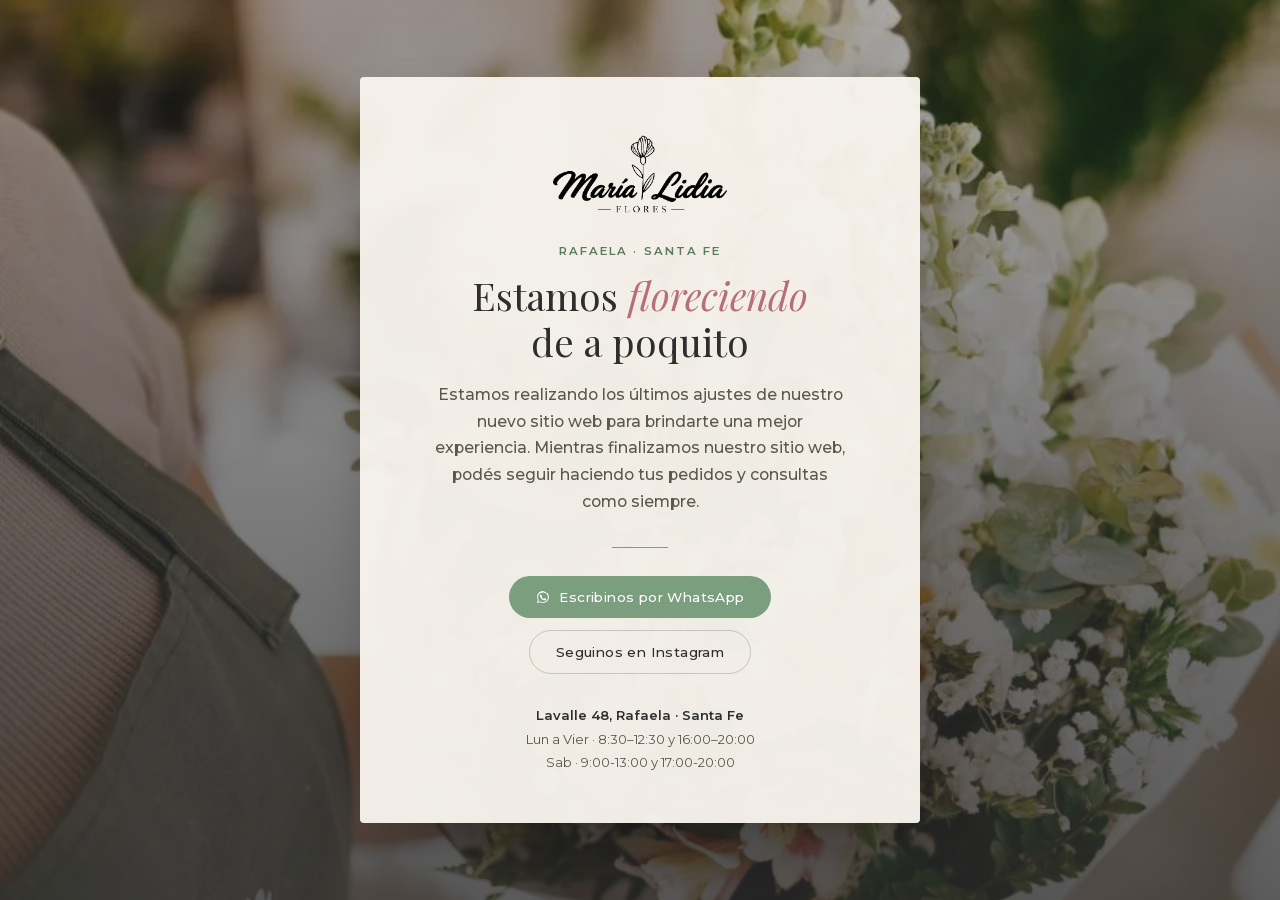
==== commit 7a79afff: "Add files via upload" ====
--- a/index.html
+++ b/index.html
@@ -199,7 +199,7 @@
   </script>
 
   <script type="__bundler/template">
-"<!DOCTYPE html>\n<html lang=\"es-AR\"><head>\n<meta charset=\"UTF-8\">\n<meta name=\"viewport\" content=\"width=device-width, initial-scale=1\">\n<title>Florería María Lidia — Próximamente<\u002Ftitle>\n<meta name=\"description\" content=\"Florería María Lidia, en Rafaela, está renovando su sitio web. Muy pronto vas a poder ver todos nuestros arreglos florales online.\">\n<meta name=\"robots\" content=\"noindex, follow\">\n<link rel=\"icon\" type=\"image/png\" sizes=\"32x32\" href=\"[data-uri]\">\n<link rel=\"apple-touch-icon\" sizes=\"180x180\" href=\"[data-uri]\">\n<link rel=\"preconnect\" href=\"https://fonts.googleapis.com\">\n<link rel=\"preconnect\" href=\"https://fonts.gstatic.com\" crossorigin=\"\">\n<style>/* cyrillic-ext */\n@font-face {\n  font-family: 'Montserrat';\n  font-style: normal;\n  font-weight: 300;\n  font-display: swap;\n  src: url(\"01911236-bb0d-4db6-898d-cfa3273e10aa\") format('woff2');\n  unicode-range: U+0460-052F, U+1C80-1C8A, U+20B4, U+2DE0-2DFF, U+A640-A69F, U+FE2E-FE2F;\n}\n/* cyrillic */\n@font-face {\n  font-family: 'Montserrat';\n  font-style: normal;\n  font-weight: 300;\n  font-display: swap;\n  src: url(\"fd72ec37-2fae-4853-953b-3ac7f8efae1d\") format('woff2');\n  unicode-range: U+0301, U+0400-045F, U+0490-0491, U+04B0-04B1, U+2116;\n}\n/* vietnamese */\n@font-face {\n  font-family: 'Montserrat';\n  font-style: normal;\n  font-weight: 300;\n  font-display: swap;\n  src: url(\"e0dfcb17-1a89-48f4-a1e3-1cce6338273a\") format('woff2');\n  unicode-range: U+0102-0103, U+0110-0111, U+0128-0129, U+0168-0169, U+01A0-01A1, U+01AF-01B0, U+0300-0301, U+0303-0304, U+0308-0309, U+0323, U+0329, U+1EA0-1EF9, U+20AB;\n}\n/* latin-ext */\n@font-face {\n  font-family: 'Montserrat';\n  font-style: normal;\n  font-weight: 300;\n  font-display: swap;\n  src: url(\"0eb2fc85-34f1-45b2-841b-4a05ac4e0182\") format('woff2');\n  unicode-range: U+0100-02BA, U+02BD-02C5, U+02C7-02CC, U+02CE-02D7, U+02DD-02FF, U+0304, U+0308, U+0329, U+1D00-1DBF, U+1E00-1E9F, U+1EF2-1EFF, U+2020, U+20A0-20AB, U+20AD-20C0, U+2113, U+2C60-2C7F, U+A720-A7FF;\n}\n/* latin */\n@font-face {\n  font-family: 'Montserrat';\n  font-style: normal;\n  font-weight: 300;\n  font-display: swap;\n  src: url(\"c064c4d8-2670-47a0-823c-3c7a37b45007\") format('woff2');\n  unicode-range: U+0000-00FF, U+0131, U+0152-0153, U+02BB-02BC, U+02C6, U+02DA, U+02DC, U+0304, U+0308, U+0329, U+2000-206F, U+20AC, U+2122, U+2191, U+2193, U+2212, U+2215, U+FEFF, U+FFFD;\n}\n/* cyrillic-ext */\n@font-face {\n  font-family: 'Montserrat';\n  font-style: normal;\n  font-weight: 400;\n  font-display: swap;\n  src: url(\"01911236-bb0d-4db6-898d-cfa3273e10aa\") format('woff2');\n  unicode-range: U+0460-052F, U+1C80-1C8A, U+20B4, U+2DE0-2DFF, U+A640-A69F, U+FE2E-FE2F;\n}\n/* cyrillic */\n@font-face {\n  font-family: 'Montserrat';\n  font-style: normal;\n  font-weight: 400;\n  font-display: swap;\n  src: url(\"fd72ec37-2fae-4853-953b-3ac7f8efae1d\") format('woff2');\n  unicode-range: U+0301, U+0400-045F, U+0490-0491, U+04B0-04B1, U+2116;\n}\n/* vietnamese */\n@font-face {\n  font-family: 'Montserrat';\n  font-style: normal;\n  font-weight: 400;\n  font-display: swap;\n  src: url(\"e0dfcb17-1a89-48f4-a1e3-1cce6338273a\") format('woff2');\n  unicode-range: U+0102-0103, U+0110-0111, U+0128-0129, U+0168-0169, U+01A0-01A1, U+01AF-01B0, U+0300-0301, U+0303-0304, U+0308-0309, U+0323, U+0329, U+1EA0-1EF9, U+20AB;\n}\n/* latin-ext */\n@font-face {\n  font-family: 'Montserrat';\n  font-style: normal;\n  font-weight: 400;\n  font-display: swap;\n  src: url(\"0eb2fc85-34f1-45b2-841b-4a05ac4e0182\") format('woff2');\n  unicode-range: U+0100-02BA, U+02BD-02C5, U+02C7-02CC, U+02CE-02D7, U+02DD-02FF, U+0304, U+0308, U+0329, U+1D00-1DBF, U+1E00-1E9F, U+1EF2-1EFF, U+2020, U+20A0-20AB, U+20AD-20C0, U+2113, U+2C60-2C7F, U+A720-A7FF;\n}\n/* latin */\n@font-face {\n  font-family: 'Montserrat';\n  font-style: normal;\n  font-weight: 400;\n  font-display: swap;\n  src: url(\"c064c4d8-2670-47a0-823c-3c7a37b45007\") format('woff2');\n  unicode-range: U+0000-00FF, U+0131, U+0152-0153, U+02BB-02BC, U+02C6, U+02DA, U+02DC, U+0304, U+0308, U+0329, U+2000-206F, U+20AC, U+2122, U+2191, U+2193, U+2212, U+2215, U+FEFF, U+FFFD;\n}\n/* cyrillic-ext */\n@font-face {\n  font-family: 'Montserrat';\n  font-style: normal;\n  font-weight: 500;\n  font-display: swap;\n  src: url(\"01911236-bb0d-4db6-898d-cfa3273e10aa\") format('woff2');\n  unicode-range: U+0460-052F, U+1C80-1C8A, U+20B4, U+2DE0-2DFF, U+A640-A69F, U+FE2E-FE2F;\n}\n/* cyrillic */\n@font-face {\n  font-family: 'Montserrat';\n  font-style: normal;\n  font-weight: 500;\n  font-display: swap;\n  src: url(\"fd72ec37-2fae-4853-953b-3ac7f8efae1d\") format('woff2');\n  unicode-range: U+0301, U+0400-045F, U+0490-0491, U+04B0-04B1, U+2116;\n}\n/* vietnamese */\n@font-face {\n  font-family: 'Montserrat';\n  font-style: normal;\n  font-weight: 500;\n  font-display: swap;\n  src: url(\"e0dfcb17-1a89-48f4-a1e3-1cce6338273a\") format('woff2');\n  unicode-range: U+0102-0103, U+0110-0111, U+0128-0129, U+0168-0169, U+01A0-01A1, U+01AF-01B0, U+0300-0301, U+0303-0304, U+0308-0309, U+0323, U+0329, U+1EA0-1EF9, U+20AB;\n}\n/* latin-ext */\n@font-face {\n  font-family: 'Montserrat';\n  font-style: normal;\n  font-weight: 500;\n  font-display: swap;\n  src: url(\"0eb2fc85-34f1-45b2-841b-4a05ac4e0182\") format('woff2');\n  unicode-range: U+0100-02BA, U+02BD-02C5, U+02C7-02CC, U+02CE-02D7, U+02DD-02FF, U+0304, U+0308, U+0329, U+1D00-1DBF, U+1E00-1E9F, U+1EF2-1EFF, U+2020, U+20A0-20AB, U+20AD-20C0, U+2113, U+2C60-2C7F, U+A720-A7FF;\n}\n/* latin */\n@font-face {\n  font-family: 'Montserrat';\n  font-style: normal;\n  font-weight: 500;\n  font-display: swap;\n  src: url(\"c064c4d8-2670-47a0-823c-3c7a37b45007\") format('woff2');\n  unicode-range: U+0000-00FF, U+0131, U+0152-0153, U+02BB-02BC, U+02C6, U+02DA, U+02DC, U+0304, U+0308, U+0329, U+2000-206F, U+20AC, U+2122, U+2191, U+2193, U+2212, U+2215, U+FEFF, U+FFFD;\n}\n/* cyrillic-ext */\n@font-face {\n  font-family: 'Montserrat';\n  font-style: normal;\n  font-weight: 600;\n  font-display: swap;\n  src: url(\"01911236-bb0d-4db6-898d-cfa3273e10aa\") format('woff2');\n  unicode-range: U+0460-052F, U+1C80-1C8A, U+20B4, U+2DE0-2DFF, U+A640-A69F, U+FE2E-FE2F;\n}\n/* cyrillic */\n@font-face {\n  font-family: 'Montserrat';\n  font-style: normal;\n  font-weight: 600;\n  font-display: swap;\n  src: url(\"fd72ec37-2fae-4853-953b-3ac7f8efae1d\") format('woff2');\n  unicode-range: U+0301, U+0400-045F, U+0490-0491, U+04B0-04B1, U+2116;\n}\n/* vietnamese */\n@font-face {\n  font-family: 'Montserrat';\n  font-style: normal;\n  font-weight: 600;\n  font-display: swap;\n  src: url(\"e0dfcb17-1a89-48f4-a1e3-1cce6338273a\") format('woff2');\n  unicode-range: U+0102-0103, U+0110-0111, U+0128-0129, U+0168-0169, U+01A0-01A1, U+01AF-01B0, U+0300-0301, U+0303-0304, U+0308-0309, U+0323, U+0329, U+1EA0-1EF9, U+20AB;\n}\n/* latin-ext */\n@font-face {\n  font-family: 'Montserrat';\n  font-style: normal;\n  font-weight: 600;\n  font-display: swap;\n  src: url(\"0eb2fc85-34f1-45b2-841b-4a05ac4e0182\") format('woff2');\n  unicode-range: U+0100-02BA, U+02BD-02C5, U+02C7-02CC, U+02CE-02D7, U+02DD-02FF, U+0304, U+0308, U+0329, U+1D00-1DBF, U+1E00-1E9F, U+1EF2-1EFF, U+2020, U+20A0-20AB, U+20AD-20C0, U+2113, U+2C60-2C7F, U+A720-A7FF;\n}\n/* latin */\n@font-face {\n  font-family: 'Montserrat';\n  font-style: normal;\n  font-weight: 600;\n  font-display: swap;\n  src: url(\"c064c4d8-2670-47a0-823c-3c7a37b45007\") format('woff2');\n  unicode-range: U+0000-00FF, U+0131, U+0152-0153, U+02BB-02BC, U+02C6, U+02DA, U+02DC, U+0304, U+0308, U+0329, U+2000-206F, U+20AC, U+2122, U+2191, U+2193, U+2212, U+2215, U+FEFF, U+FFFD;\n}\n/* cyrillic */\n@font-face {\n  font-family: 'Playfair Display';\n  font-style: italic;\n  font-weight: 400;\n  font-display: swap;\n  src: url(\"6d7f5660-a303-488f-8e21-87d2bacb29ba\") format('woff2');\n  unicode-range: U+0301, U+0400-045F, U+0490-0491, U+04B0-04B1, U+2116;\n}\n/* vietnamese */\n@font-face {\n  font-family: 'Playfair Display';\n  font-style: italic;\n  font-weight: 400;\n  font-display: swap;\n  src: url(\"0e2b9231-0e29-4759-9716-8428cbf596bb\") format('woff2');\n  unicode-range: U+0102-0103, U+0110-0111, U+0128-0129, U+0168-0169, U+01A0-01A1, U+01AF-01B0, U+0300-0301, U+0303-0304, U+0308-0309, U+0323, U+0329, U+1EA0-1EF9, U+20AB;\n}\n/* latin-ext */\n@font-face {\n  font-family: 'Playfair Display';\n  font-style: italic;\n  font-weight: 400;\n  font-display: swap;\n  src: url(\"4d917c95-cbf7-41c3-beb7-31b5deb18022\") format('woff2');\n  unicode-range: U+0100-02BA, U+02BD-02C5, U+02C7-02CC, U+02CE-02D7, U+02DD-02FF, U+0304, U+0308, U+0329, U+1D00-1DBF, U+1E00-1E9F, U+1EF2-1EFF, U+2020, U+20A0-20AB, U+20AD-20C0, U+2113, U+2C60-2C7F, U+A720-A7FF;\n}\n/* latin */\n@font-face {\n  font-family: 'Playfair Display';\n  font-style: italic;\n  font-weight: 400;\n  font-display: swap;\n  src: url(\"cf878117-3c16-47ae-b4bf-f623a3c2980e\") format('woff2');\n  unicode-range: U+0000-00FF, U+0131, U+0152-0153, U+02BB-02BC, U+02C6, U+02DA, U+02DC, U+0304, U+0308, U+0329, U+2000-206F, U+20AC, U+2122, U+2191, U+2193, U+2212, U+2215, U+FEFF, U+FFFD;\n}\n/* cyrillic */\n@font-face {\n  font-family: 'Playfair Display';\n  font-style: normal;\n  font-weight: 400;\n  font-display: swap;\n  src: url(\"365e3374-af67-45c6-a8ce-821e636d5a58\") format('woff2');\n  unicode-range: U+0301, U+0400-045F, U+0490-0491, U+04B0-04B1, U+2116;\n}\n/* vietnamese */\n@font-face {\n  font-family: 'Playfair Display';\n  font-style: normal;\n  font-weight: 400;\n  font-display: swap;\n  src: url(\"c897d40b-dd81-4561-a541-d6cc6649a917\") format('woff2');\n  unicode-range: U+0102-0103, U+0110-0111, U+0128-0129, U+0168-0169, U+01A0-01A1, U+01AF-01B0, U+0300-0301, U+0303-0304, U+0308-0309, U+0323, U+0329, U+1EA0-1EF9, U+20AB;\n}\n/* latin-ext */\n@font-face {\n  font-family: 'Playfair Display';\n  font-style: normal;\n  font-weight: 400;\n  font-display: swap;\n  src: url(\"c1d4af88-ca2f-4bf0-b4f4-92a295732b66\") format('woff2');\n  unicode-range: U+0100-02BA, U+02BD-02C5, U+02C7-02CC, U+02CE-02D7, U+02DD-02FF, U+0304, U+0308, U+0329, U+1D00-1DBF, U+1E00-1E9F, U+1EF2-1EFF, U+2020, U+20A0-20AB, U+20AD-20C0, U+2113, U+2C60-2C7F, U+A720-A7FF;\n}\n/* latin */\n@font-face {\n  font-family: 'Playfair Display';\n  font-style: normal;\n  font-weight: 400;\n  font-display: swap;\n  src: url(\"195e48d2-8eb1-4ca7-afb6-882f23c76c11\") format('woff2');\n  unicode-range: U+0000-00FF, U+0131, U+0152-0153, U+02BB-02BC, U+02C6, U+02DA, U+02DC, U+0304, U+0308, U+0329, U+2000-206F, U+20AC, U+2122, U+2191, U+2193, U+2212, U+2215, U+FEFF, U+FFFD;\n}\n/* cyrillic */\n@font-face {\n  font-family: 'Playfair Display';\n  font-style: normal;\n  font-weight: 600;\n  font-display: swap;\n  src: url(\"365e3374-af67-45c6-a8ce-821e636d5a58\") format('woff2');\n  unicode-range: U+0301, U+0400-045F, U+0490-0491, U+04B0-04B1, U+2116;\n}\n/* vietnamese */\n@font-face {\n  font-family: 'Playfair Display';\n  font-style: normal;\n  font-weight: 600;\n  font-display: swap;\n  src: url(\"c897d40b-dd81-4561-a541-d6cc6649a917\") format('woff2');\n  unicode-range: U+0102-0103, U+0110-0111, U+0128-0129, U+0168-0169, U+01A0-01A1, U+01AF-01B0, U+0300-0301, U+0303-0304, U+0308-0309, U+0323, U+0329, U+1EA0-1EF9, U+20AB;\n}\n/* latin-ext */\n@font-face {\n  font-family: 'Playfair Display';\n  font-style: normal;\n  font-weight: 600;\n  font-display: swap;\n  src: url(\"c1d4af88-ca2f-4bf0-b4f4-92a295732b66\") format('woff2');\n  unicode-range: U+0100-02BA, U+02BD-02C5, U+02C7-02CC, U+02CE-02D7, U+02DD-02FF, U+0304, U+0308, U+0329, U+1D00-1DBF, U+1E00-1E9F, U+1EF2-1EFF, U+2020, U+20A0-20AB, U+20AD-20C0, U+2113, U+2C60-2C7F, U+A720-A7FF;\n}\n/* latin */\n@font-face {\n  font-family: 'Playfair Display';\n  font-style: normal;\n  font-weight: 600;\n  font-display: swap;\n  src: url(\"195e48d2-8eb1-4ca7-afb6-882f23c76c11\") format('woff2');\n  unicode-range: U+0000-00FF, U+0131, U+0152-0153, U+02BB-02BC, U+02C6, U+02DA, U+02DC, U+0304, U+0308, U+0329, U+2000-206F, U+20AC, U+2122, U+2191, U+2193, U+2212, U+2215, U+FEFF, U+FFFD;\n}\n<\u002Fstyle>\n<style>\n  *{margin:0;padding:0;box-sizing:border-box}\n  :root{\n    --sage:#7A9E7E; --sage-dark:#5a7a5e; --rose:#D8A7B1; --rose-dark:#B76E79;\n    --cream:#F8F4EE; --dark:#2E2E2E; --mid:#5C574C;\n  }\n  html,body{min-height:100%}\n  body{\n    font-family:'Montserrat',sans-serif;\n    color:var(--dark);\n    background:var(--cream);\n    min-height:100vh;\n    display:flex;\n    align-items:center;\n    justify-content:center;\n    position:relative;\n    padding:32px 0;\n  }\n  .bg{\n    position:fixed; inset:0;\n    background:url('[data-uri]') center 30%/cover no-repeat;\n    filter:saturate(.9);\n    z-index:0;\n  }\n  .bg::after{\n    content:\"\";\n    position:absolute; inset:0;\n    background:linear-gradient(180deg, rgba(46,46,46,.35), rgba(46,46,46,.62) 55%, rgba(46,46,46,.78));\n  }\n  .card{\n    position:relative;\n    z-index:1;\n    margin:auto;\n    max-width:560px;\n    width:calc(100% - 48px);\n    margin:24px;\n    background:rgba(248,244,238,.96);\n    border-radius:4px;\n    padding:56px 44px 48px;\n    text-align:center;\n    box-shadow:0 30px 70px -30px rgba(0,0,0,.45);\n  }\n  .logo{ width:180px; height:auto; margin:0 auto 28px; display:block; }\n  .eyebrow{\n    font-size:.72rem; letter-spacing:.18em; text-transform:uppercase;\n    color:var(--sage-dark); font-weight:600; margin-bottom:14px;\n  }\n  h1{\n    font-family:'Playfair Display',serif;\n    font-weight:400;\n    font-size:clamp(1.8rem, 5vw, 2.4rem);\n    line-height:1.2;\n    color:var(--dark);\n    margin-bottom:18px;\n  }\n  h1 em{ font-style:italic; color:var(--rose-dark); }\n  p{\n    font-size:.98rem;\n    line-height:1.7;\n    color:var(--mid);\n    max-width:420px;\n    margin:0 auto 32px;\n  }\n  .divider{\n    width:56px; height:1px; background:var(--sage);\n    margin:0 auto 28px;\n  }\n  .actions{\n    display:flex; flex-wrap:wrap; gap:12px; justify-content:center; margin-bottom:30px;\n  }\n  .btn{\n    display:inline-flex; align-items:center; gap:8px;\n    padding:13px 26px;\n    border-radius:999px;\n    font-size:.85rem; letter-spacing:.03em; font-weight:500;\n    text-decoration:none;\n    transition:transform .15s ease, box-shadow .15s ease;\n  }\n  .btn-wapp{ background:var(--sage); color:#fff; }\n  .btn-wapp:hover{ background:var(--sage-dark); transform:translateY(-1px); }\n  .btn-outline{ border:1px solid rgba(46,46,46,.22); color:var(--dark); }\n  .btn-outline:hover{ border-color:var(--dark); transform:translateY(-1px); }\n  .btn svg{ width:16px; height:16px; }\n  .contact{\n    font-size:.82rem; color:var(--mid); line-height:1.8;\n  }\n  .contact strong{ color:var(--dark); font-weight:600; }\n  @media (max-width:480px){\n    .card{ padding:44px 26px 36px; }\n    .logo{ width:140px; }\n  }\n<\u002Fstyle>\n<\u002Fhead>\n<body>\n\n  <div class=\"bg\"><\u002Fdiv>\n  <div class=\"card\">\n    <img class=\"logo\" src=\"[data-uri]\" alt=\"Florería María Lidia\">\n    <div class=\"eyebrow\">Rafaela · Santa Fe<\u002Fdiv>\n    <h1>Estamos <em>floreciendo<\u002Fem><br>de a poquito<\u002Fh1>\n    <p style=\"font-weight:500\">Estamos realizando los últimos ajustes de nuestro nuevo sitio web para brindarte una mejor experiencia. Mientras finalizamos nuestro sitio web, podés seguir haciendo tus pedidos y consultas como siempre.<\u002Fp>\n    <div class=\"divider\"><\u002Fdiv>\n    <div class=\"actions\">\n      <a class=\"btn btn-wapp\" href=\"https://wa.me/5493492208500?text=Hola!%20Quer%C3%ADa%20hacer%20una%20consulta\" target=\"_blank\" rel=\"noopener\">\n        <svg viewBox=\"0 0 24 24\" fill=\"currentColor\"><path d=\"M17.6 6.3A8.9 8.9 0 0 0 12.03 3C7.1 3 3.1 7 3.1 11.9c0 1.6.4 3.1 1.2 4.5L3 21l4.7-1.2a8.9 8.9 0 0 0 4.3 1.1h0c4.9 0 8.9-4 8.9-8.9 0-2.4-.9-4.6-2.6-6.3zm-5.6 13.6a7.4 7.4 0 0 1-3.8-1l-.3-.2-2.8.7.7-2.7-.2-.3a7.4 7.4 0 0 1-1.1-3.9c0-4.1 3.3-7.4 7.4-7.4 2 0 3.8.8 5.2 2.2a7.3 7.3 0 0 1 2.2 5.2c0 4.1-3.3 7.4-7.3 7.4zm4-5.5c-.2-.1-1.3-.7-1.5-.7-.2-.1-.3-.1-.5.1-.1.2-.5.7-.7.8-.1.2-.2.2-.4.1a6 6 0 0 1-1.8-1.1 6.6 6.6 0 0 1-1.2-1.5c-.1-.2 0-.3.1-.4l.3-.4c.1-.1.1-.2.2-.4 0-.1 0-.3 0-.4l-.7-1.6c-.2-.4-.4-.4-.5-.4h-.5c-.1 0-.4.1-.6.3-.2.2-.8.8-.8 1.9s.8 2.2 1 2.3c.1.2 1.6 2.5 4 3.5.5.2 1 .4 1.3.5.5.2 1 .1 1.4.1.4-.1 1.3-.5 1.5-1 .2-.5.2-.9.1-1z\"><\u002Fpath><\u002Fsvg>\n        Escribinos por WhatsApp\n      <\u002Fa>\n      <a class=\"btn btn-outline\" href=\"https://www.instagram.com/floreriamarialidia\" target=\"_blank\" rel=\"noopener\">\n        Seguinos en Instagram\n      <\u002Fa>\n    <\u002Fdiv>\n    <div class=\"contact\">\n      <strong>Lavalle 48, Rafaela · Santa Fe<\u002Fstrong><br>\n      Lun a Sáb · 8:30–12:30 y 16:30–20:30\n    <\u002Fdiv>\n  <\u002Fdiv>\n\n<\u002Fbody><\u002Fhtml>"
+"<!DOCTYPE html>\n<html lang=\"es-AR\"><head>\n<meta charset=\"UTF-8\">\n<meta name=\"viewport\" content=\"width=device-width, initial-scale=1\">\n<title>Florería María Lidia — Próximamente<\u002Ftitle>\n<meta name=\"description\" content=\"Florería María Lidia, en Rafaela, está renovando su sitio web. Muy pronto vas a poder ver todos nuestros arreglos florales online.\">\n<meta name=\"robots\" content=\"noindex, follow\">\n<link rel=\"icon\" type=\"image/png\" sizes=\"32x32\" href=\"[data-uri]\">\n<link rel=\"apple-touch-icon\" sizes=\"180x180\" href=\"[data-uri]\">\n<link rel=\"preconnect\" href=\"https://fonts.googleapis.com\">\n<link rel=\"preconnect\" href=\"https://fonts.gstatic.com\" crossorigin=\"\">\n<style>/* cyrillic-ext */\n@font-face {\n  font-family: 'Montserrat';\n  font-style: normal;\n  font-weight: 300;\n  font-display: swap;\n  src: url(\"01911236-bb0d-4db6-898d-cfa3273e10aa\") format('woff2');\n  unicode-range: U+0460-052F, U+1C80-1C8A, U+20B4, U+2DE0-2DFF, U+A640-A69F, U+FE2E-FE2F;\n}\n/* cyrillic */\n@font-face {\n  font-family: 'Montserrat';\n  font-style: normal;\n  font-weight: 300;\n  font-display: swap;\n  src: url(\"fd72ec37-2fae-4853-953b-3ac7f8efae1d\") format('woff2');\n  unicode-range: U+0301, U+0400-045F, U+0490-0491, U+04B0-04B1, U+2116;\n}\n/* vietnamese */\n@font-face {\n  font-family: 'Montserrat';\n  font-style: normal;\n  font-weight: 300;\n  font-display: swap;\n  src: url(\"e0dfcb17-1a89-48f4-a1e3-1cce6338273a\") format('woff2');\n  unicode-range: U+0102-0103, U+0110-0111, U+0128-0129, U+0168-0169, U+01A0-01A1, U+01AF-01B0, U+0300-0301, U+0303-0304, U+0308-0309, U+0323, U+0329, U+1EA0-1EF9, U+20AB;\n}\n/* latin-ext */\n@font-face {\n  font-family: 'Montserrat';\n  font-style: normal;\n  font-weight: 300;\n  font-display: swap;\n  src: url(\"0eb2fc85-34f1-45b2-841b-4a05ac4e0182\") format('woff2');\n  unicode-range: U+0100-02BA, U+02BD-02C5, U+02C7-02CC, U+02CE-02D7, U+02DD-02FF, U+0304, U+0308, U+0329, U+1D00-1DBF, U+1E00-1E9F, U+1EF2-1EFF, U+2020, U+20A0-20AB, U+20AD-20C0, U+2113, U+2C60-2C7F, U+A720-A7FF;\n}\n/* latin */\n@font-face {\n  font-family: 'Montserrat';\n  font-style: normal;\n  font-weight: 300;\n  font-display: swap;\n  src: url(\"c064c4d8-2670-47a0-823c-3c7a37b45007\") format('woff2');\n  unicode-range: U+0000-00FF, U+0131, U+0152-0153, U+02BB-02BC, U+02C6, U+02DA, U+02DC, U+0304, U+0308, U+0329, U+2000-206F, U+20AC, U+2122, U+2191, U+2193, U+2212, U+2215, U+FEFF, U+FFFD;\n}\n/* cyrillic-ext */\n@font-face {\n  font-family: 'Montserrat';\n  font-style: normal;\n  font-weight: 400;\n  font-display: swap;\n  src: url(\"01911236-bb0d-4db6-898d-cfa3273e10aa\") format('woff2');\n  unicode-range: U+0460-052F, U+1C80-1C8A, U+20B4, U+2DE0-2DFF, U+A640-A69F, U+FE2E-FE2F;\n}\n/* cyrillic */\n@font-face {\n  font-family: 'Montserrat';\n  font-style: normal;\n  font-weight: 400;\n  font-display: swap;\n  src: url(\"fd72ec37-2fae-4853-953b-3ac7f8efae1d\") format('woff2');\n  unicode-range: U+0301, U+0400-045F, U+0490-0491, U+04B0-04B1, U+2116;\n}\n/* vietnamese */\n@font-face {\n  font-family: 'Montserrat';\n  font-style: normal;\n  font-weight: 400;\n  font-display: swap;\n  src: url(\"e0dfcb17-1a89-48f4-a1e3-1cce6338273a\") format('woff2');\n  unicode-range: U+0102-0103, U+0110-0111, U+0128-0129, U+0168-0169, U+01A0-01A1, U+01AF-01B0, U+0300-0301, U+0303-0304, U+0308-0309, U+0323, U+0329, U+1EA0-1EF9, U+20AB;\n}\n/* latin-ext */\n@font-face {\n  font-family: 'Montserrat';\n  font-style: normal;\n  font-weight: 400;\n  font-display: swap;\n  src: url(\"0eb2fc85-34f1-45b2-841b-4a05ac4e0182\") format('woff2');\n  unicode-range: U+0100-02BA, U+02BD-02C5, U+02C7-02CC, U+02CE-02D7, U+02DD-02FF, U+0304, U+0308, U+0329, U+1D00-1DBF, U+1E00-1E9F, U+1EF2-1EFF, U+2020, U+20A0-20AB, U+20AD-20C0, U+2113, U+2C60-2C7F, U+A720-A7FF;\n}\n/* latin */\n@font-face {\n  font-family: 'Montserrat';\n  font-style: normal;\n  font-weight: 400;\n  font-display: swap;\n  src: url(\"c064c4d8-2670-47a0-823c-3c7a37b45007\") format('woff2');\n  unicode-range: U+0000-00FF, U+0131, U+0152-0153, U+02BB-02BC, U+02C6, U+02DA, U+02DC, U+0304, U+0308, U+0329, U+2000-206F, U+20AC, U+2122, U+2191, U+2193, U+2212, U+2215, U+FEFF, U+FFFD;\n}\n/* cyrillic-ext */\n@font-face {\n  font-family: 'Montserrat';\n  font-style: normal;\n  font-weight: 500;\n  font-display: swap;\n  src: url(\"01911236-bb0d-4db6-898d-cfa3273e10aa\") format('woff2');\n  unicode-range: U+0460-052F, U+1C80-1C8A, U+20B4, U+2DE0-2DFF, U+A640-A69F, U+FE2E-FE2F;\n}\n/* cyrillic */\n@font-face {\n  font-family: 'Montserrat';\n  font-style: normal;\n  font-weight: 500;\n  font-display: swap;\n  src: url(\"fd72ec37-2fae-4853-953b-3ac7f8efae1d\") format('woff2');\n  unicode-range: U+0301, U+0400-045F, U+0490-0491, U+04B0-04B1, U+2116;\n}\n/* vietnamese */\n@font-face {\n  font-family: 'Montserrat';\n  font-style: normal;\n  font-weight: 500;\n  font-display: swap;\n  src: url(\"e0dfcb17-1a89-48f4-a1e3-1cce6338273a\") format('woff2');\n  unicode-range: U+0102-0103, U+0110-0111, U+0128-0129, U+0168-0169, U+01A0-01A1, U+01AF-01B0, U+0300-0301, U+0303-0304, U+0308-0309, U+0323, U+0329, U+1EA0-1EF9, U+20AB;\n}\n/* latin-ext */\n@font-face {\n  font-family: 'Montserrat';\n  font-style: normal;\n  font-weight: 500;\n  font-display: swap;\n  src: url(\"0eb2fc85-34f1-45b2-841b-4a05ac4e0182\") format('woff2');\n  unicode-range: U+0100-02BA, U+02BD-02C5, U+02C7-02CC, U+02CE-02D7, U+02DD-02FF, U+0304, U+0308, U+0329, U+1D00-1DBF, U+1E00-1E9F, U+1EF2-1EFF, U+2020, U+20A0-20AB, U+20AD-20C0, U+2113, U+2C60-2C7F, U+A720-A7FF;\n}\n/* latin */\n@font-face {\n  font-family: 'Montserrat';\n  font-style: normal;\n  font-weight: 500;\n  font-display: swap;\n  src: url(\"c064c4d8-2670-47a0-823c-3c7a37b45007\") format('woff2');\n  unicode-range: U+0000-00FF, U+0131, U+0152-0153, U+02BB-02BC, U+02C6, U+02DA, U+02DC, U+0304, U+0308, U+0329, U+2000-206F, U+20AC, U+2122, U+2191, U+2193, U+2212, U+2215, U+FEFF, U+FFFD;\n}\n/* cyrillic-ext */\n@font-face {\n  font-family: 'Montserrat';\n  font-style: normal;\n  font-weight: 600;\n  font-display: swap;\n  src: url(\"01911236-bb0d-4db6-898d-cfa3273e10aa\") format('woff2');\n  unicode-range: U+0460-052F, U+1C80-1C8A, U+20B4, U+2DE0-2DFF, U+A640-A69F, U+FE2E-FE2F;\n}\n/* cyrillic */\n@font-face {\n  font-family: 'Montserrat';\n  font-style: normal;\n  font-weight: 600;\n  font-display: swap;\n  src: url(\"fd72ec37-2fae-4853-953b-3ac7f8efae1d\") format('woff2');\n  unicode-range: U+0301, U+0400-045F, U+0490-0491, U+04B0-04B1, U+2116;\n}\n/* vietnamese */\n@font-face {\n  font-family: 'Montserrat';\n  font-style: normal;\n  font-weight: 600;\n  font-display: swap;\n  src: url(\"e0dfcb17-1a89-48f4-a1e3-1cce6338273a\") format('woff2');\n  unicode-range: U+0102-0103, U+0110-0111, U+0128-0129, U+0168-0169, U+01A0-01A1, U+01AF-01B0, U+0300-0301, U+0303-0304, U+0308-0309, U+0323, U+0329, U+1EA0-1EF9, U+20AB;\n}\n/* latin-ext */\n@font-face {\n  font-family: 'Montserrat';\n  font-style: normal;\n  font-weight: 600;\n  font-display: swap;\n  src: url(\"0eb2fc85-34f1-45b2-841b-4a05ac4e0182\") format('woff2');\n  unicode-range: U+0100-02BA, U+02BD-02C5, U+02C7-02CC, U+02CE-02D7, U+02DD-02FF, U+0304, U+0308, U+0329, U+1D00-1DBF, U+1E00-1E9F, U+1EF2-1EFF, U+2020, U+20A0-20AB, U+20AD-20C0, U+2113, U+2C60-2C7F, U+A720-A7FF;\n}\n/* latin */\n@font-face {\n  font-family: 'Montserrat';\n  font-style: normal;\n  font-weight: 600;\n  font-display: swap;\n  src: url(\"c064c4d8-2670-47a0-823c-3c7a37b45007\") format('woff2');\n  unicode-range: U+0000-00FF, U+0131, U+0152-0153, U+02BB-02BC, U+02C6, U+02DA, U+02DC, U+0304, U+0308, U+0329, U+2000-206F, U+20AC, U+2122, U+2191, U+2193, U+2212, U+2215, U+FEFF, U+FFFD;\n}\n/* cyrillic */\n@font-face {\n  font-family: 'Playfair Display';\n  font-style: italic;\n  font-weight: 400;\n  font-display: swap;\n  src: url(\"6d7f5660-a303-488f-8e21-87d2bacb29ba\") format('woff2');\n  unicode-range: U+0301, U+0400-045F, U+0490-0491, U+04B0-04B1, U+2116;\n}\n/* vietnamese */\n@font-face {\n  font-family: 'Playfair Display';\n  font-style: italic;\n  font-weight: 400;\n  font-display: swap;\n  src: url(\"0e2b9231-0e29-4759-9716-8428cbf596bb\") format('woff2');\n  unicode-range: U+0102-0103, U+0110-0111, U+0128-0129, U+0168-0169, U+01A0-01A1, U+01AF-01B0, U+0300-0301, U+0303-0304, U+0308-0309, U+0323, U+0329, U+1EA0-1EF9, U+20AB;\n}\n/* latin-ext */\n@font-face {\n  font-family: 'Playfair Display';\n  font-style: italic;\n  font-weight: 400;\n  font-display: swap;\n  src: url(\"4d917c95-cbf7-41c3-beb7-31b5deb18022\") format('woff2');\n  unicode-range: U+0100-02BA, U+02BD-02C5, U+02C7-02CC, U+02CE-02D7, U+02DD-02FF, U+0304, U+0308, U+0329, U+1D00-1DBF, U+1E00-1E9F, U+1EF2-1EFF, U+2020, U+20A0-20AB, U+20AD-20C0, U+2113, U+2C60-2C7F, U+A720-A7FF;\n}\n/* latin */\n@font-face {\n  font-family: 'Playfair Display';\n  font-style: italic;\n  font-weight: 400;\n  font-display: swap;\n  src: url(\"cf878117-3c16-47ae-b4bf-f623a3c2980e\") format('woff2');\n  unicode-range: U+0000-00FF, U+0131, U+0152-0153, U+02BB-02BC, U+02C6, U+02DA, U+02DC, U+0304, U+0308, U+0329, U+2000-206F, U+20AC, U+2122, U+2191, U+2193, U+2212, U+2215, U+FEFF, U+FFFD;\n}\n/* cyrillic */\n@font-face {\n  font-family: 'Playfair Display';\n  font-style: normal;\n  font-weight: 400;\n  font-display: swap;\n  src: url(\"365e3374-af67-45c6-a8ce-821e636d5a58\") format('woff2');\n  unicode-range: U+0301, U+0400-045F, U+0490-0491, U+04B0-04B1, U+2116;\n}\n/* vietnamese */\n@font-face {\n  font-family: 'Playfair Display';\n  font-style: normal;\n  font-weight: 400;\n  font-display: swap;\n  src: url(\"c897d40b-dd81-4561-a541-d6cc6649a917\") format('woff2');\n  unicode-range: U+0102-0103, U+0110-0111, U+0128-0129, U+0168-0169, U+01A0-01A1, U+01AF-01B0, U+0300-0301, U+0303-0304, U+0308-0309, U+0323, U+0329, U+1EA0-1EF9, U+20AB;\n}\n/* latin-ext */\n@font-face {\n  font-family: 'Playfair Display';\n  font-style: normal;\n  font-weight: 400;\n  font-display: swap;\n  src: url(\"c1d4af88-ca2f-4bf0-b4f4-92a295732b66\") format('woff2');\n  unicode-range: U+0100-02BA, U+02BD-02C5, U+02C7-02CC, U+02CE-02D7, U+02DD-02FF, U+0304, U+0308, U+0329, U+1D00-1DBF, U+1E00-1E9F, U+1EF2-1EFF, U+2020, U+20A0-20AB, U+20AD-20C0, U+2113, U+2C60-2C7F, U+A720-A7FF;\n}\n/* latin */\n@font-face {\n  font-family: 'Playfair Display';\n  font-style: normal;\n  font-weight: 400;\n  font-display: swap;\n  src: url(\"195e48d2-8eb1-4ca7-afb6-882f23c76c11\") format('woff2');\n  unicode-range: U+0000-00FF, U+0131, U+0152-0153, U+02BB-02BC, U+02C6, U+02DA, U+02DC, U+0304, U+0308, U+0329, U+2000-206F, U+20AC, U+2122, U+2191, U+2193, U+2212, U+2215, U+FEFF, U+FFFD;\n}\n/* cyrillic */\n@font-face {\n  font-family: 'Playfair Display';\n  font-style: normal;\n  font-weight: 600;\n  font-display: swap;\n  src: url(\"365e3374-af67-45c6-a8ce-821e636d5a58\") format('woff2');\n  unicode-range: U+0301, U+0400-045F, U+0490-0491, U+04B0-04B1, U+2116;\n}\n/* vietnamese */\n@font-face {\n  font-family: 'Playfair Display';\n  font-style: normal;\n  font-weight: 600;\n  font-display: swap;\n  src: url(\"c897d40b-dd81-4561-a541-d6cc6649a917\") format('woff2');\n  unicode-range: U+0102-0103, U+0110-0111, U+0128-0129, U+0168-0169, U+01A0-01A1, U+01AF-01B0, U+0300-0301, U+0303-0304, U+0308-0309, U+0323, U+0329, U+1EA0-1EF9, U+20AB;\n}\n/* latin-ext */\n@font-face {\n  font-family: 'Playfair Display';\n  font-style: normal;\n  font-weight: 600;\n  font-display: swap;\n  src: url(\"c1d4af88-ca2f-4bf0-b4f4-92a295732b66\") format('woff2');\n  unicode-range: U+0100-02BA, U+02BD-02C5, U+02C7-02CC, U+02CE-02D7, U+02DD-02FF, U+0304, U+0308, U+0329, U+1D00-1DBF, U+1E00-1E9F, U+1EF2-1EFF, U+2020, U+20A0-20AB, U+20AD-20C0, U+2113, U+2C60-2C7F, U+A720-A7FF;\n}\n/* latin */\n@font-face {\n  font-family: 'Playfair Display';\n  font-style: normal;\n  font-weight: 600;\n  font-display: swap;\n  src: url(\"195e48d2-8eb1-4ca7-afb6-882f23c76c11\") format('woff2');\n  unicode-range: U+0000-00FF, U+0131, U+0152-0153, U+02BB-02BC, U+02C6, U+02DA, U+02DC, U+0304, U+0308, U+0329, U+2000-206F, U+20AC, U+2122, U+2191, U+2193, U+2212, U+2215, U+FEFF, U+FFFD;\n}\n<\u002Fstyle>\n<style>\n  *{margin:0;padding:0;box-sizing:border-box}\n  :root{\n    --sage:#7A9E7E; --sage-dark:#5a7a5e; --rose:#D8A7B1; --rose-dark:#B76E79;\n    --cream:#F8F4EE; --dark:#2E2E2E; --mid:#5C574C;\n  }\n  html,body{min-height:100%}\n  body{\n    font-family:'Montserrat',sans-serif;\n    color:var(--dark);\n    background:var(--cream);\n    min-height:100vh;\n    display:flex;\n    align-items:center;\n    justify-content:center;\n    position:relative;\n    padding:32px 0;\n  }\n  .bg{\n    position:fixed; inset:0;\n    background:url('[data-uri]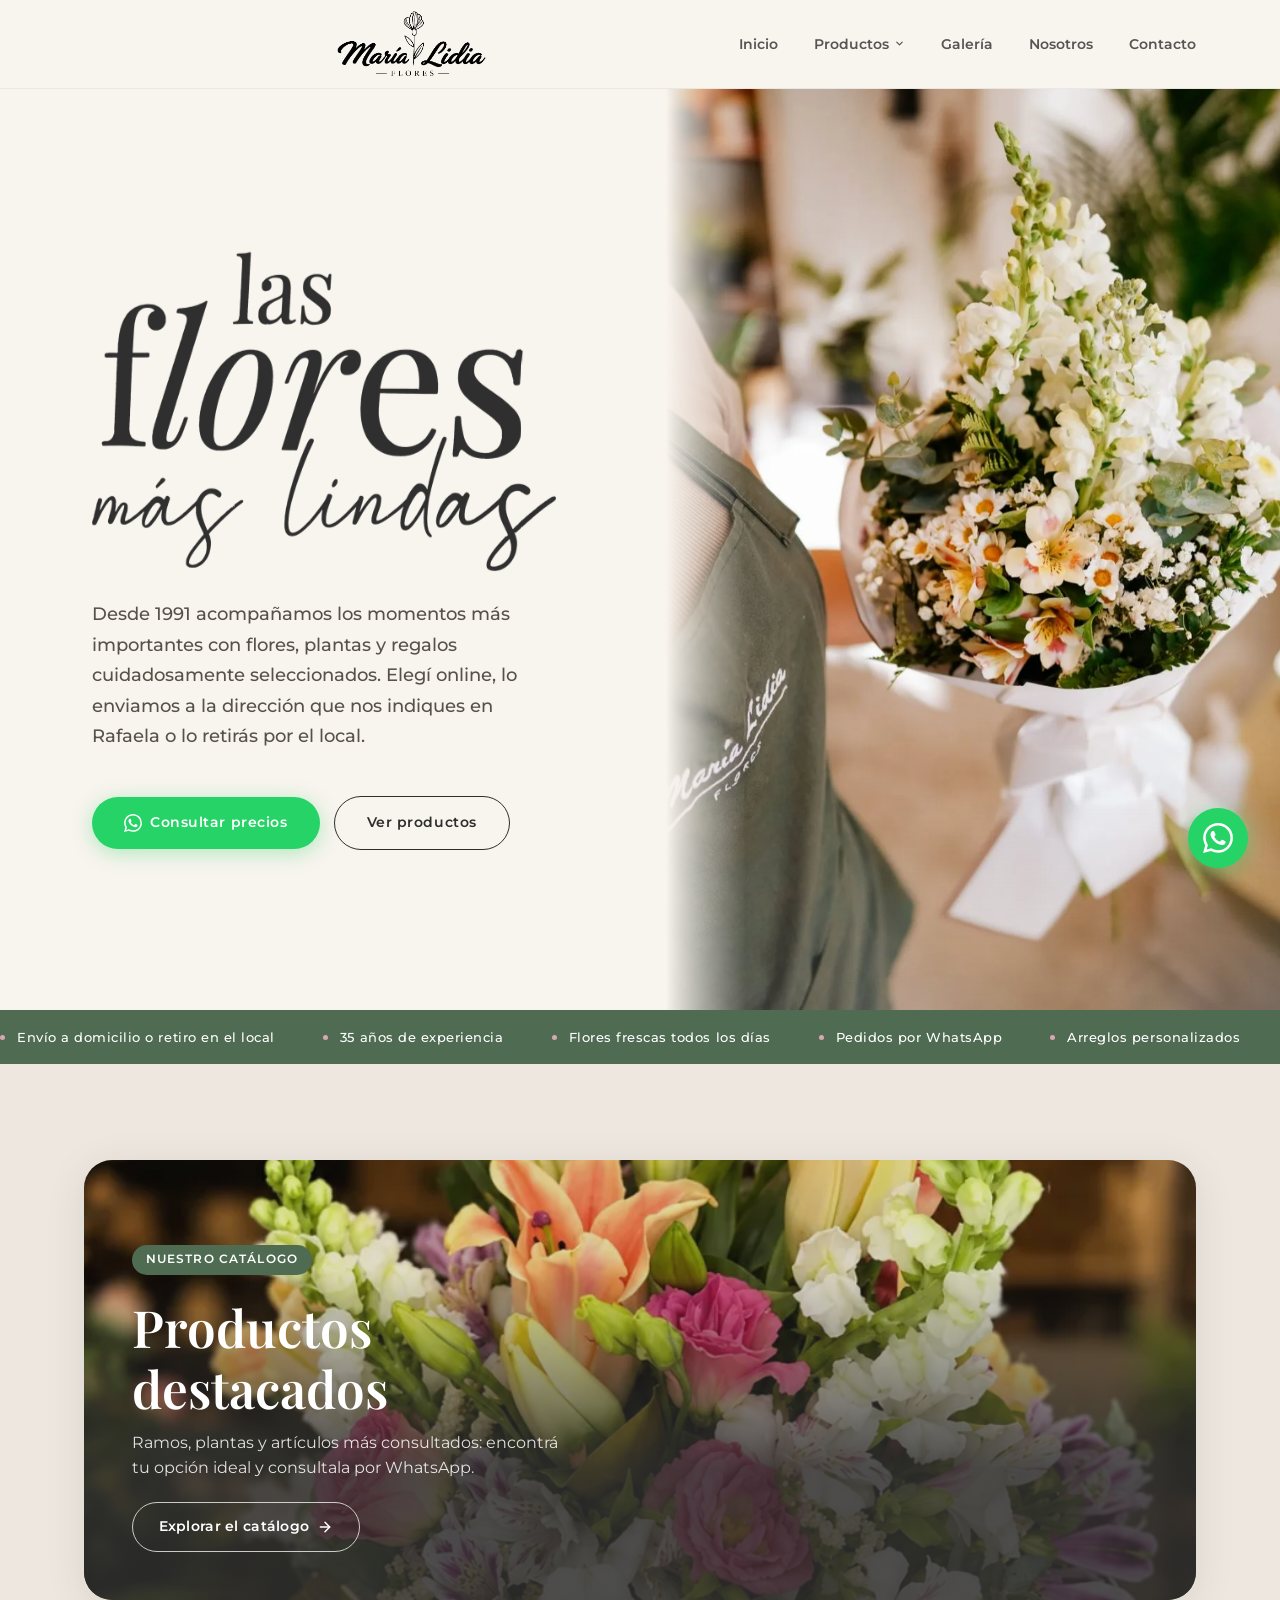
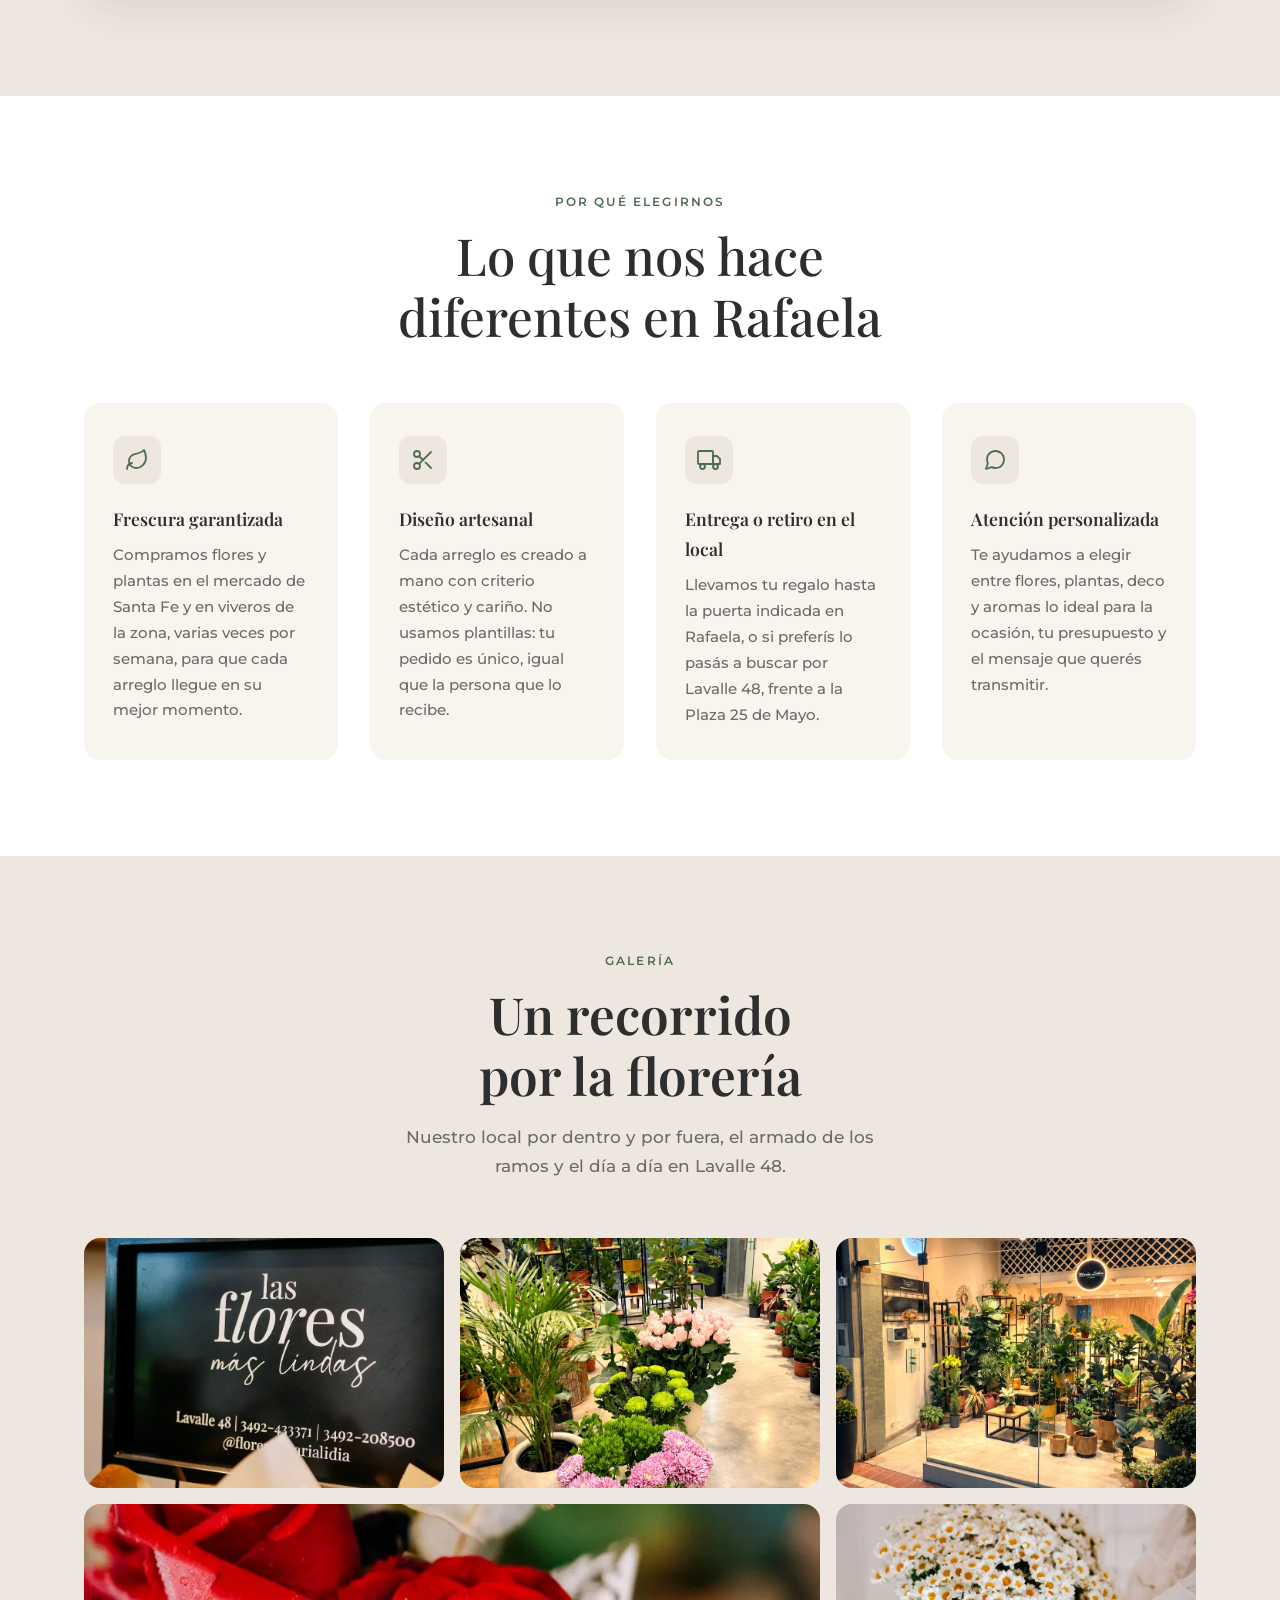
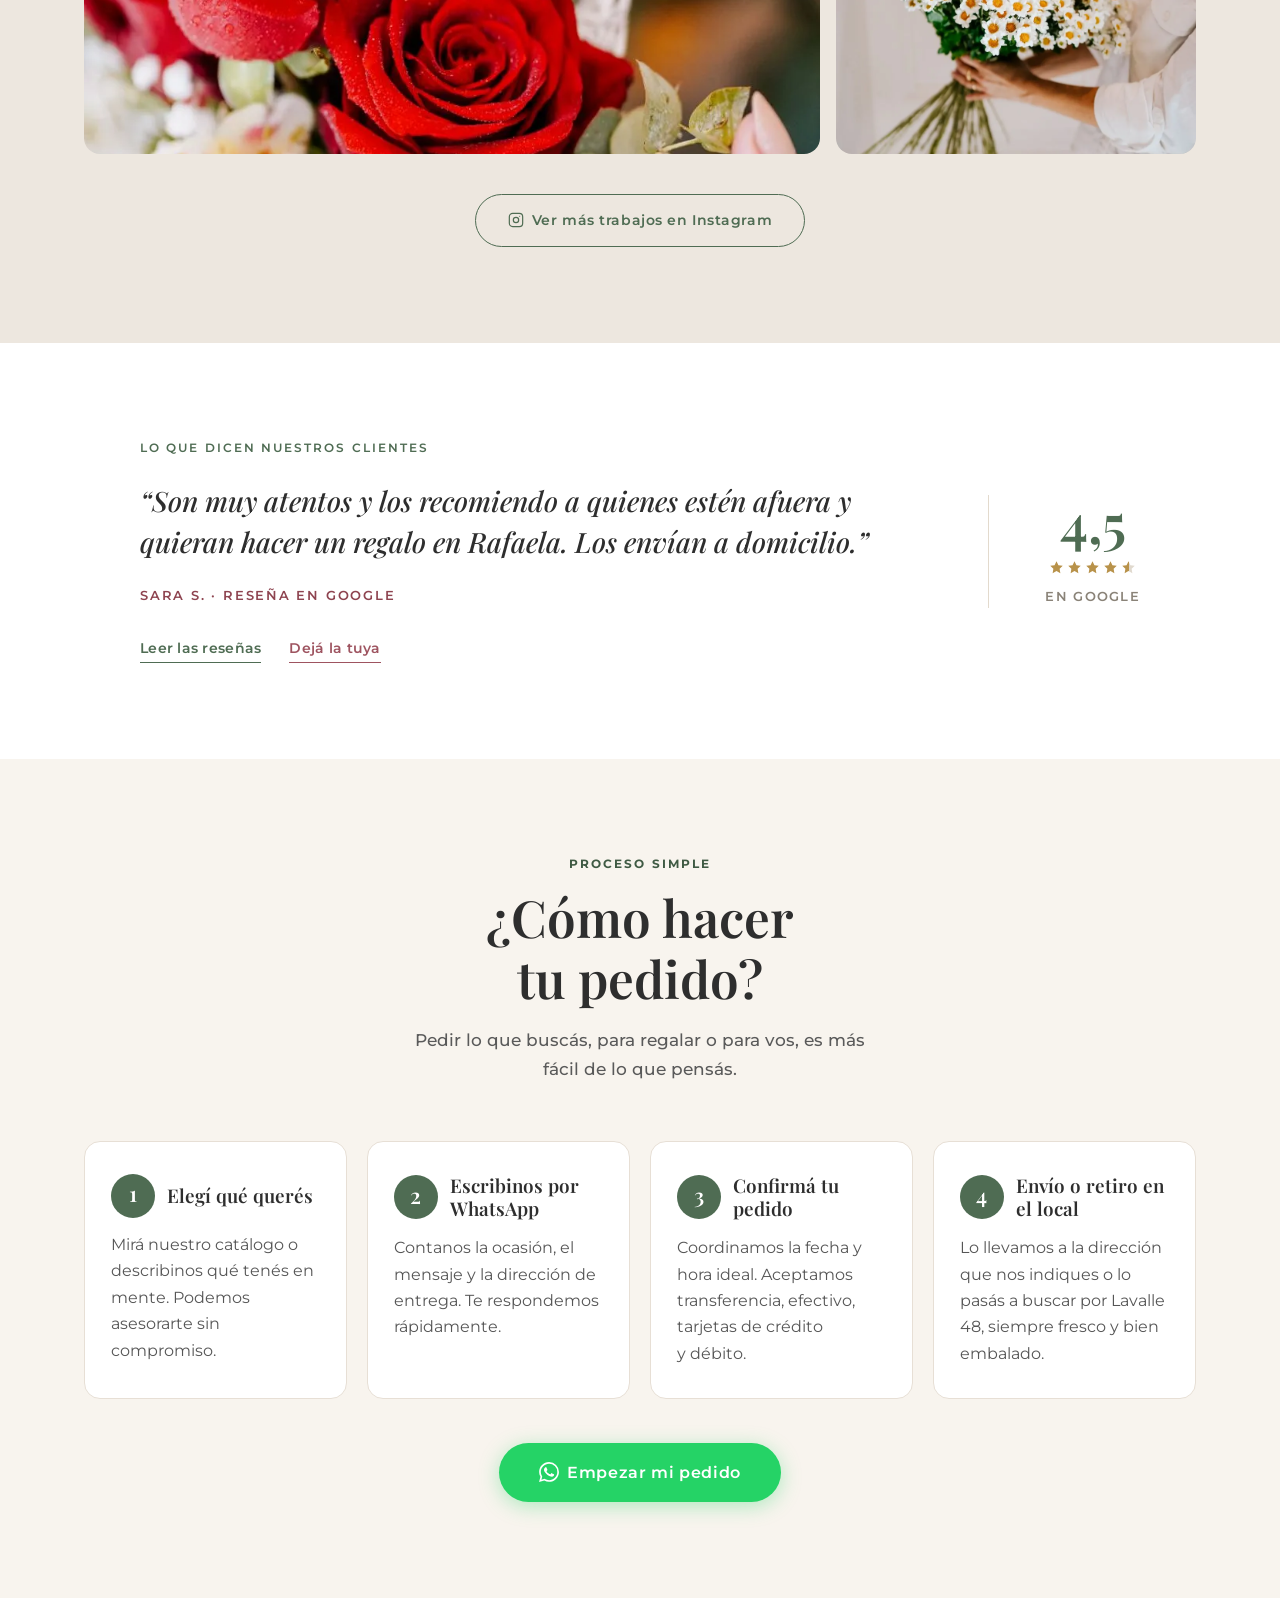
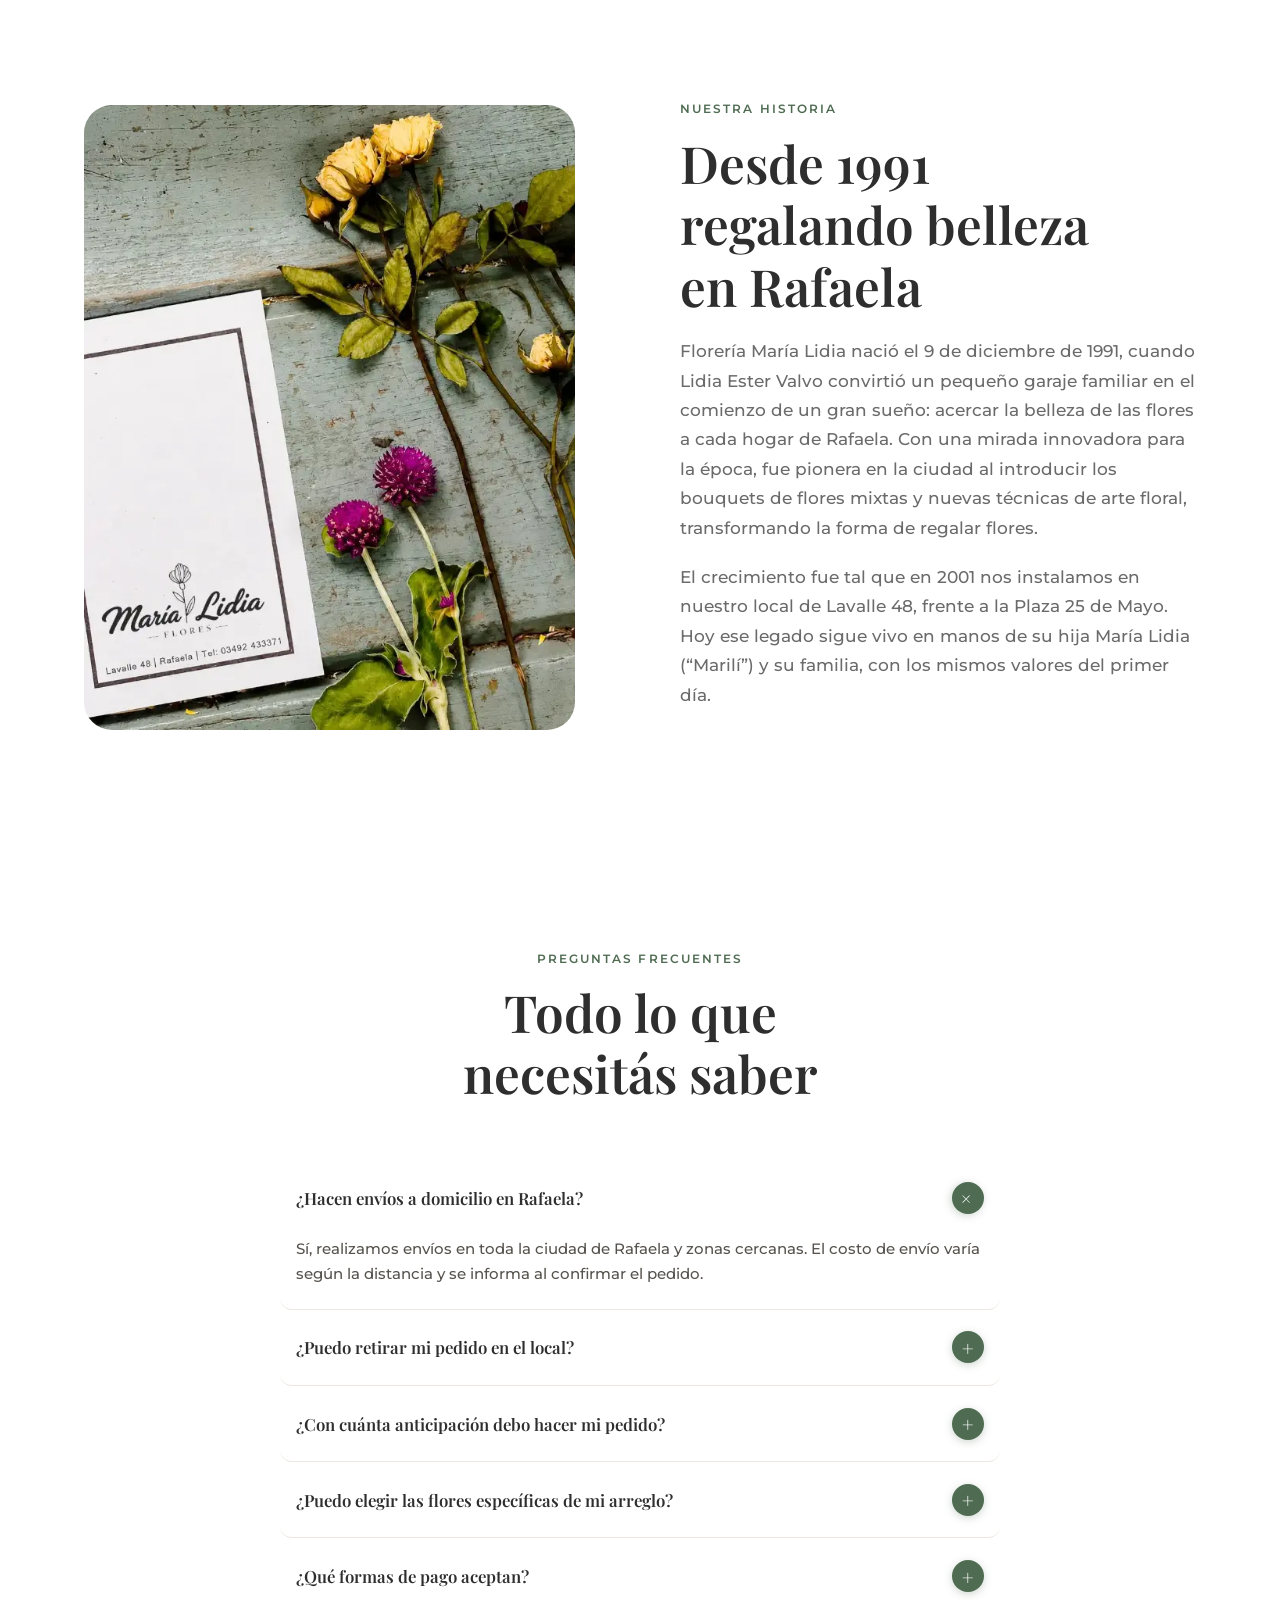
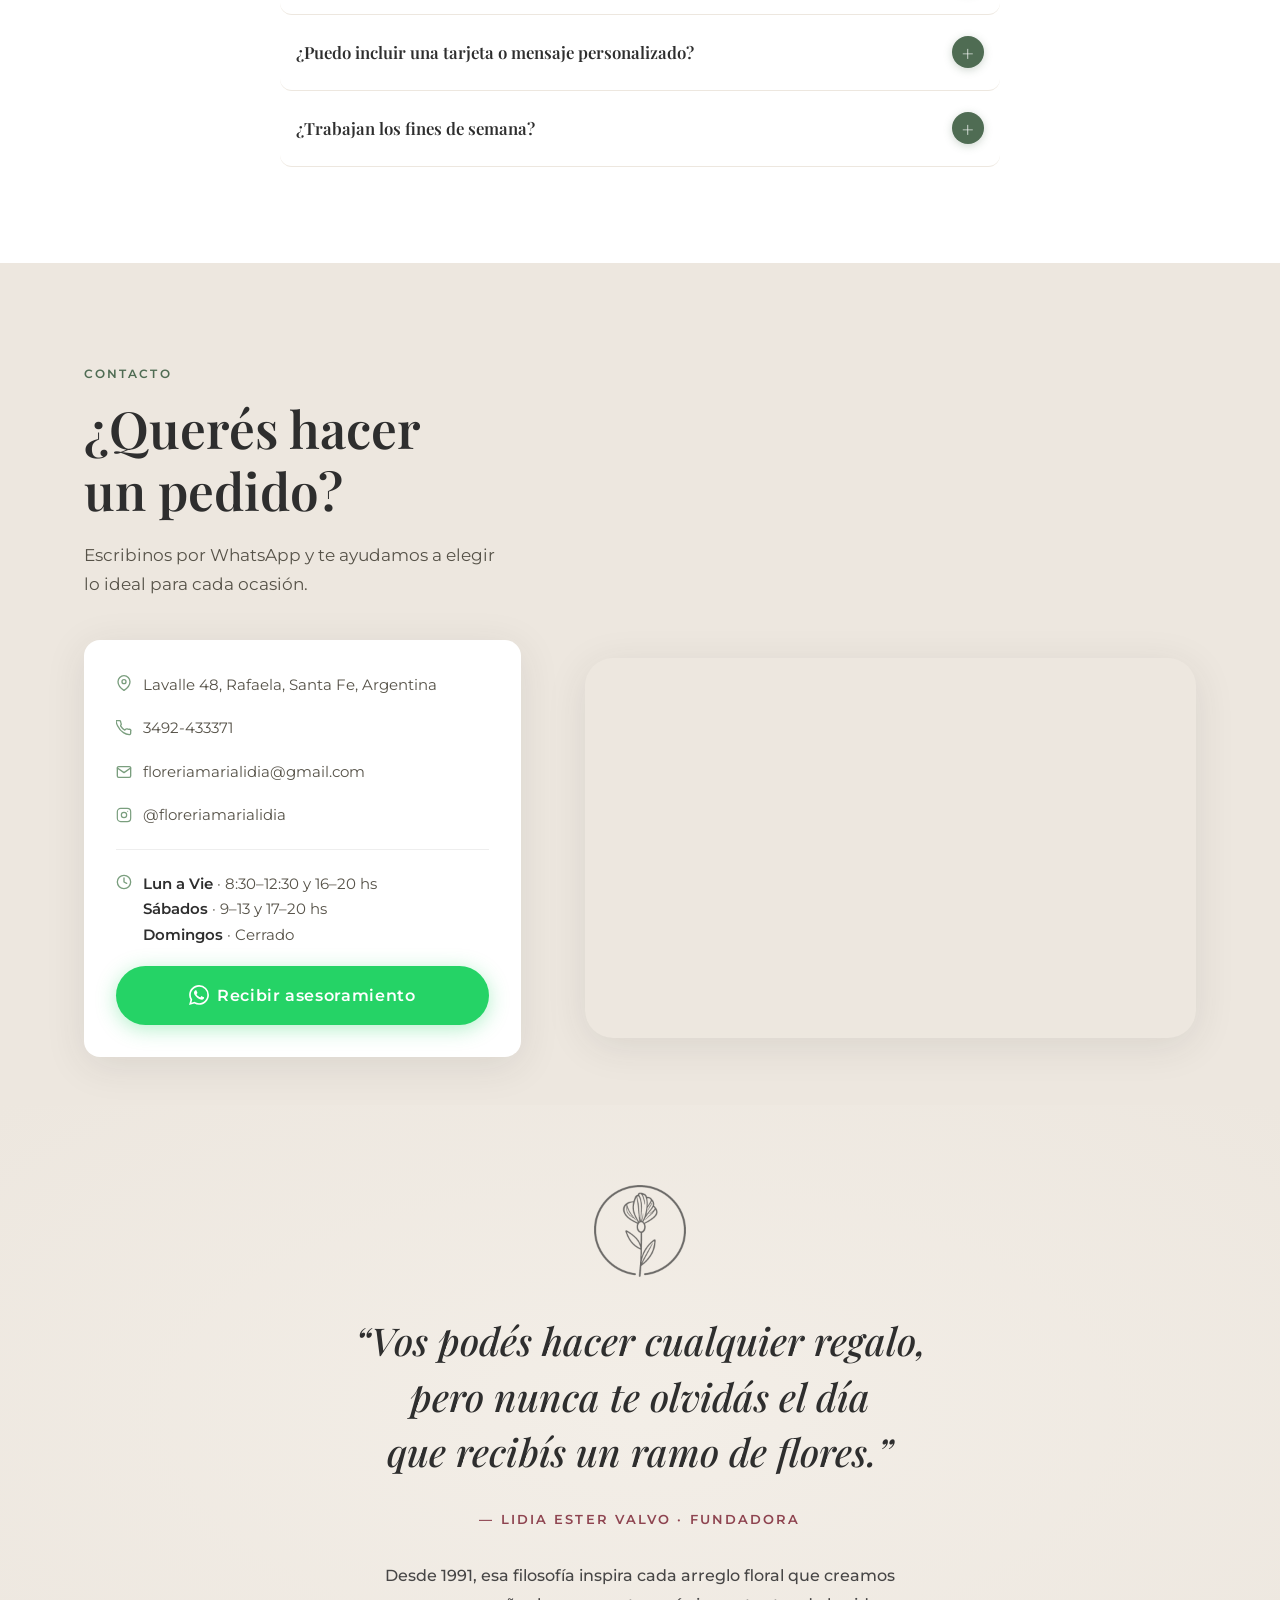
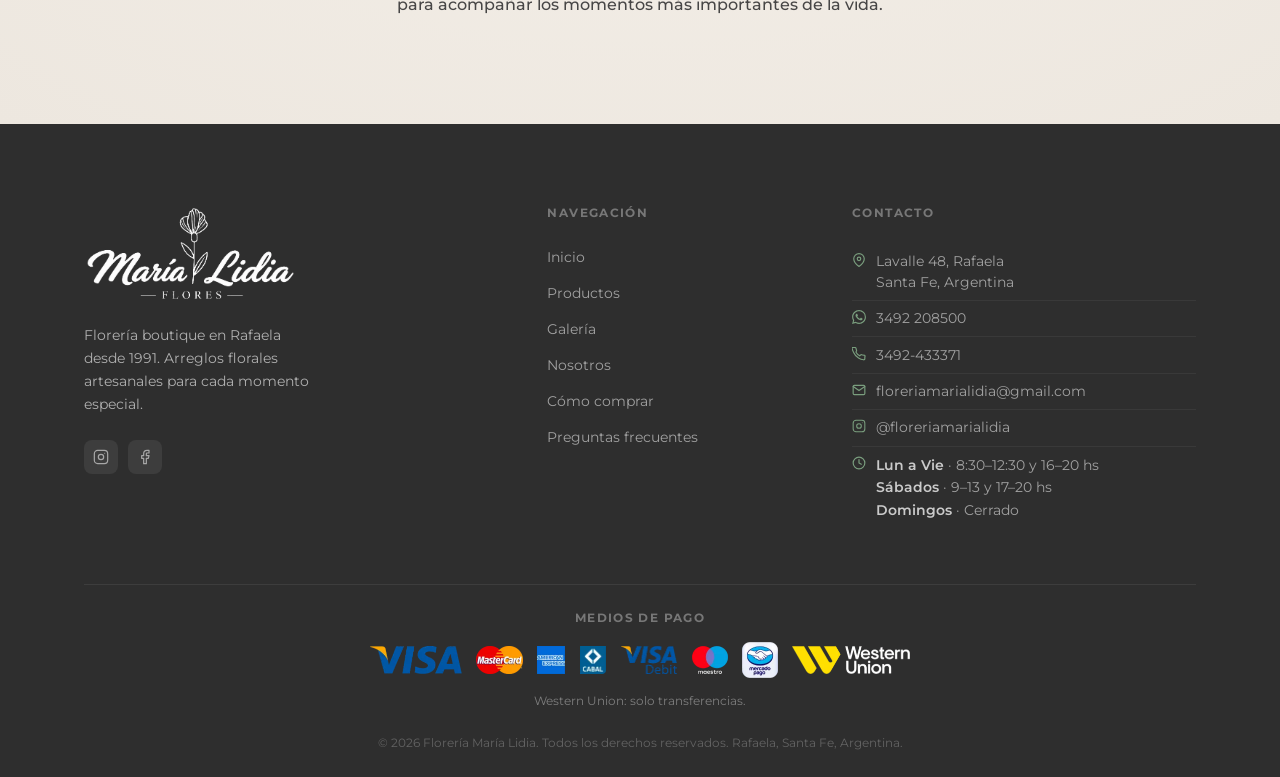
==== commit e39ed61c: "Publicar nueva versión completa de Florería María Lidia" ====
--- a/index.html
+++ b/index.html
@@ -1,205 +1,605 @@
 <!DOCTYPE html>
-<html>
-<head>
-  <meta charset="utf-8">
-  <title>Florería María Lidia — Próximamente</title>
-  <style>
-    * { margin: 0; padding: 0; box-sizing: border-box; }
-    body { background: #F8F4EE; display: flex; align-items: center; justify-content: center; min-height: 100vh; font-family: -apple-system, BlinkMacSystemFont, sans-serif; }
-    #__bundler_loading { position: fixed; bottom: 20px; right: 20px; font: 13px/1.4 -apple-system, BlinkMacSystemFont, sans-serif; color: #666; background: #fff; padding: 8px 14px; border-radius: 8px; box-shadow: 0 1px 4px rgba(0,0,0,0.12); z-index: 10000; }
-    #__bundler_thumbnail { position: fixed; inset: 0; width: 100%; height: 100%; display: flex; align-items: center; justify-content: center; background: #F8F4EE; z-index: 9999; }
-    #__bundler_thumbnail svg { width: 100%; height: 100%; object-fit: contain; }
-    #__bundler_placeholder { color: #999; font-size: 14px; }
-  </style>
-  <noscript>
-    <style>#__bundler_loading { display: none; }</style>
-    <div style="position:fixed;bottom:12px;left:12px;font:13px/1.4 -apple-system,BlinkMacSystemFont,sans-serif;color:#999;background:rgba(255,255,255,0.9);padding:6px 12px;border-radius:6px;box-shadow:0 1px 4px rgba(0,0,0,0.08);z-index:10000;">
-      This page requires JavaScript to display.
-    </div>
-  </noscript>
+<html lang="es-AR"><head>
+  <meta charset="UTF-8">
+  
+  <link rel="icon" type="image/png" sizes="16x16" href="img/favicon-flor-16.png">
+  <link rel="icon" type="image/png" sizes="32x32" href="img/favicon-flor-32.png">
+  <link rel="icon" type="image/png" sizes="48x48" href="img/favicon-flor-48.png">
+  <link rel="shortcut icon" href="img/favicon-flor-32.png">
+  <link rel="apple-touch-icon" sizes="180x180" href="img/apple-touch-icon-flor.png">
+  <meta name="viewport" content="width=device-width, initial-scale=1.0">
+  <meta name="theme-color" content="#7A9E7E">
+  <title>Florería María Lidia | Arreglos Florales y Ramos en Rafaela, Santa Fe</title>
+  <meta name="description" content="Florería María Lidia en Rafaela, Santa Fe. 35 años creando ramos de flores y arreglos florales para cumpleaños, aniversarios, casamientos y eventos. Envío a domicilio o retiro en el local. ¡Consultá por WhatsApp!">
+  <link rel="canonical" href="https://www.floreriamarialidia.com.ar/">
+  <meta name="robots" content="index, follow">
+  <meta name="geo.region" content="AR-S">
+  <meta name="geo.placename" content="Rafaela, Santa Fe, Argentina">
+  <meta property="og:type" content="website">
+  <meta property="og:url" content="https://www.floreriamarialidia.com.ar/">
+  <meta property="og:site_name" content="Florería María Lidia">
+  <meta property="og:title" content="Florería María Lidia | Flores y Arreglos en Rafaela">
+  <meta property="og:description" content="Arreglos florales únicos para cada momento especial. 35 años en Rafaela.">
+  <meta property="og:locale" content="es_AR">
+  <meta property="og:image" content="https://www.floreriamarialidia.com.ar/og-image.jpg">
+  <meta property="og:image:width" content="1200">
+  <meta property="og:image:height" content="630">
+  <meta property="og:image:alt" content="Ramo artesanal de Florería María Lidia, Rafaela">
+  <meta name="twitter:card" content="summary_large_image">
+  <meta name="twitter:title" content="Florería María Lidia | Flores y Arreglos en Rafaela">
+  <meta name="twitter:description" content="Arreglos florales únicos para cada momento especial. 35 años en Rafaela.">
+  <meta name="twitter:image" content="https://www.floreriamarialidia.com.ar/og-image.jpg">
+  <script type="application/ld+json">
+  {
+    "@context": "https://schema.org",
+    "@type": [
+      "LocalBusiness",
+      "Florist"
+    ],
+    "name": "Florería María Lidia",
+    "description": "Florería boutique en Rafaela, Santa Fe. Arreglos florales artesanales desde 1991.",
+    "url": "https://www.floreriamarialidia.com.ar",
+    "telephone": "+5493492208500",
+    "email": "floreriamarialidia@gmail.com",
+    "foundingDate": "1991",
+    "image": "https://www.floreriamarialidia.com.ar/og-image.jpg",
+    "logo": "https://www.floreriamarialidia.com.ar/img/01-maria-lidia-flores.webp",
+    "hasMap": "https://www.google.com/maps/search/?api=1&query=Lavalle+48%2C+Rafaela%2C+Santa+Fe",
+    "priceRange": "$$",
+    "aggregateRating": {
+      "@type": "AggregateRating",
+      "ratingValue": "4.5",
+      "reviewCount": "36"
+    },
+    "address": {
+      "@type": "PostalAddress",
+      "streetAddress": "Lavalle 48",
+      "addressLocality": "Rafaela",
+      "addressRegion": "Santa Fe",
+      "postalCode": "2300",
+      "addressCountry": "AR"
+    },
+    "geo": {
+      "@type": "GeoCoordinates",
+      "latitude": -31.2525,
+      "longitude": -61.4873
+    },
+    "openingHoursSpecification": [
+      {
+        "@type": "OpeningHoursSpecification",
+        "dayOfWeek": [
+          "Monday",
+          "Tuesday",
+          "Wednesday",
+          "Thursday",
+          "Friday"
+        ],
+        "opens": "08:30",
+        "closes": "12:30"
+      },
+      {
+        "@type": "OpeningHoursSpecification",
+        "dayOfWeek": [
+          "Monday",
+          "Tuesday",
+          "Wednesday",
+          "Thursday",
+          "Friday"
+        ],
+        "opens": "16:00",
+        "closes": "20:00"
+      },
+      {
+        "@type": "OpeningHoursSpecification",
+        "dayOfWeek": "Saturday",
+        "opens": "09:00",
+        "closes": "13:00"
+      },
+      {
+        "@type": "OpeningHoursSpecification",
+        "dayOfWeek": "Saturday",
+        "opens": "17:00",
+        "closes": "20:00"
+      }
+    ],
+    "sameAs": [
+      "https://www.instagram.com/floreriamarialidia",
+      "https://www.facebook.com/floreriamarialidia"
+    ]
+  }
+  </script>
+  <!-- ════════════════════════════════════════════════════════════════
+       aggregateRating: valores REALES de Google Business (4,5 · 36 reseñas),
+       agregados arriba después de "priceRange". Al crecer las reseñas,
+       actualizá ratingValue y reviewCount acá y en la sección visible #resenas.
+  ═════════════════════════════════════════════════════════════════════ -->
+  <script type="application/ld+json">
+  {
+    "@context": "https://schema.org",
+    "@type": "FAQPage",
+    "mainEntity": [
+      {
+        "@type": "Question",
+        "name": "¿Hacen envíos a domicilio en Rafaela?",
+        "acceptedAnswer": {
+          "@type": "Answer",
+          "text": "Sí, realizamos envíos en toda la ciudad de Rafaela y zonas cercanas. El costo de envío varía según la distancia y se informa al confirmar el pedido."
+        }
+      },
+      {
+        "@type": "Question",
+        "name": "¿Puedo retirar mi pedido en el local?",
+        "acceptedAnswer": {
+          "@type": "Answer",
+          "text": "Sí. Elegís por WhatsApp o mirando el catálogo online, y lo retirás por Lavalle 48 en el horario que te quede cómodo."
+        }
+      },
+      {
+        "@type": "Question",
+        "name": "¿Con cuánta anticipación debo hacer mi pedido?",
+        "acceptedAnswer": {
+          "@type": "Answer",
+          "text": "Para pedidos estándar, recomendamos al menos 24 horas. Para eventos grandes como casamientos, lo ideal es consultar con 2 semanas de anticipación. Para urgencias, ¡escribinos igual!"
+        }
+      },
+      {
+        "@type": "Question",
+        "name": "¿Puedo elegir las flores específicas de mi arreglo?",
+        "acceptedAnswer": {
+          "@type": "Answer",
+          "text": "Absolutamente. Podés elegir el tipo de flores, colores, tamaño y estilo. Trabajamos en conjunto con vos para crear algo que represente lo que querés transmitir. Sujeto a disponibilidad."
+        }
+      },
+      {
+        "@type": "Question",
+        "name": "¿Qué formas de pago aceptan?",
+        "acceptedAnswer": {
+          "@type": "Answer",
+          "text": "Podés pagar mediante transferencia bancaria, en efectivo o con tarjetas de crédito y débito. Los envíos y las reservas se toman con pago anticipado para garantizar la disponibilidad y confirmar tu pedido."
+        }
+      },
+      {
+        "@type": "Question",
+        "name": "¿Puedo incluir una tarjeta o mensaje personalizado?",
+        "acceptedAnswer": {
+          "@type": "Answer",
+          "text": "¡Claro! Incluimos tarjeta personalizada sin costo adicional. Solo contanos qué querés que diga al hacer el pedido."
+        }
+      },
+      {
+        "@type": "Question",
+        "name": "¿Trabajan los fines de semana?",
+        "acceptedAnswer": {
+          "@type": "Answer",
+          "text": "Sí. Atendemos de lunes a viernes de 8:30 a 12:30 hs y de 16:00 a 20:00 hs. Los sábados de 9:00 a 13:00 hs y de 17:00 a 20:00 hs. Para urgencias fuera del horario, podés escribirnos por WhatsApp."
+        }
+      }
+    ]
+  }
+  </script>
+  <link rel="preconnect" href="https://fonts.googleapis.com">
+  <link rel="preconnect" href="https://fonts.gstatic.com" crossorigin="">
+  <link rel="stylesheet" href="https://fonts.googleapis.com/css2?family=Playfair+Display:wght@500;600;700&family=Montserrat:wght@300;400;500;600;700&display=swap">
+  <link rel="stylesheet" href="css/styles.css?v=34">
 </head>
 <body>
-  <div id="__bundler_thumbnail">
-  <svg viewBox="0 0 1200 800" xmlns="http://www.w3.org/2000/svg">
-    <rect width="1200" height="800" fill="#F8F4EE"></rect>
-    <g transform="translate(600,360)" fill="none" stroke="#7A9E7E" stroke-width="14" stroke-linecap="round" stroke-linejoin="round">
-      <circle cx="0" cy="0" r="46" fill="#D8A7B1" stroke="none"></circle>
-      <ellipse cx="0" cy="-92" rx="34" ry="58"></ellipse>
-      <ellipse cx="80" cy="-46" rx="58" ry="34"></ellipse>
-      <ellipse cx="80" cy="46" rx="58" ry="34"></ellipse>
-      <ellipse cx="0" cy="92" rx="34" ry="58"></ellipse>
-      <ellipse cx="-80" cy="46" rx="58" ry="34"></ellipse>
-      <ellipse cx="-80" cy="-46" rx="58" ry="34"></ellipse>
-      <path d="M0 92 L0 230" stroke-width="16"></path>
-    </g>
-    <text x="600" y="640" text-anchor="middle" font-family="Georgia, serif" font-size="58" font-style="italic" fill="#2E2E2E">Próximamente</text>
-  </svg>
+<!-- HEADER -->
+<header id="header" role="banner">
+  <div class="container">
+    <nav class="nav-inner" aria-label="Navegación principal">
+      <a href="#hero" class="nav-logo" aria-label="Florería María Lidia - Inicio">
+        <img width="1170" height="538" src="img/01-maria-lidia-flores.webp" alt="María Lidia Flores">
+      </a>
+      <div class="nav-links" role="list">
+        <a href="#hero">Inicio</a>
+        <div class="nav-drop">
+          <a href="productos.html">Productos
+            <svg width="11" height="11" viewBox="0 0 24 24" fill="none" stroke="currentColor" stroke-width="2.6" stroke-linecap="round" stroke-linejoin="round" aria-hidden="true"><polyline points="6 9 12 15 18 9"></polyline></svg>
+          </a>
+          <div class="nav-drop-menu" role="menu">
+            <a href="productos.html#ramos" role="menuitem">Ramos Florales</a>
+            <a href="productos.html#plantas" role="menuitem">Plantas &amp; Macetas</a>
+            <a href="productos.html#deco" role="menuitem">Deco &amp; Aromas</a>
+            <a href="productos.html#eventos" role="menuitem">Casamientos &amp; Eventos</a>
+            <a href="productos.html#condolencias" role="menuitem">Condolencias &amp; Memoriales</a>
+            <a href="productos.html#empresas" role="menuitem">Empresariales</a>
+          </div>
+        </div>
+        <a href="#galeria">Galería</a>
+        <a href="#nosotros">Nosotros</a>
+        <a href="#contacto">Contacto</a>
+      </div>
+      <button class="hamburger" id="hamburger" aria-label="Abrir menú" aria-expanded="false" aria-controls="mobile-nav">
+        <span></span><span></span><span></span>
+      </button>
+    </nav>
+  </div>
+</header>
+<nav class="mobile-nav" id="mobile-nav" role="dialog" aria-modal="true">
+  <button class="mobile-close" id="mobile-close" aria-label="Cerrar menú">✕</button>
+  <a href="#hero" class="mobile-link">Inicio</a>
+  <button class="mobile-toggle" id="mobileProdToggle" aria-expanded="false" aria-controls="mobileProdSub">Productos
+    <svg width="14" height="14" viewBox="0 0 24 24" fill="none" stroke="currentColor" stroke-width="2.6" stroke-linecap="round" stroke-linejoin="round" aria-hidden="true"><polyline points="6 9 12 15 18 9"></polyline></svg>
+  </button>
+  <div class="mobile-sub" id="mobileProdSub">
+    <a href="productos.html">Ver todo el catálogo</a>
+    <a href="productos.html#ramos">Ramos Florales</a>
+    <a href="productos.html#plantas">Plantas &amp; Macetas</a>
+    <a href="productos.html#deco">Deco &amp; Aromas</a>
+    <a href="productos.html#eventos">Casamientos &amp; Eventos</a>
+    <a href="productos.html#condolencias">Condolencias &amp; Memoriales</a>
+    <a href="productos.html#empresas">Empresariales</a>
+  </div>
+  <a href="#galeria" class="mobile-link">Galería</a>
+  <a href="#nosotros" class="mobile-link">Nosotros</a>
+  <a href="#contacto" class="mobile-link">Contacto</a>
+  <a href="https://wa.me/5493492208500?text=Hola!%20Quer%C3%ADa%20hacerles%20una%20consulta." class="btn btn-wapp" target="_blank" rel="noopener">Pedir por WhatsApp</a>
+</nav>
+<main>
+<!-- HERO -->
+<section id="hero" role="region" aria-label="Inicio">
+  <div class="hero-inner">
+
+    <!-- Columna texto (izquierda) -->
+    <div class="hero-content">
+      <h1 class="hero-title">
+        <img width="1100" height="756" src="img/02-las-flores-mas-lindas-floreria-m.webp" alt="Las flores más lindas — Florería María Lidia en Rafaela" class="hero-title-img">
+      </h1>
+      <p class="hero-subtitle" style="font-size:18px;font-weight:500;">
+        Desde 1991 acompañamos los momentos más importantes con flores, plantas y regalos cuidadosamente seleccionados. Elegí online, lo enviamos a la dirección que nos indiques en Rafaela o lo retirás por el local.<br>
+      </p>
+      <div class="hero-actions">
+        <a href="https://wa.me/5493492208500?text=Hola!%20Quer%C3%ADa%20consultar%20precios." class="btn btn-wapp" target="_blank" rel="noopener">
+          <svg width="18" height="18" viewBox="0 0 24 24" fill="currentColor" aria-hidden="true"><path d="M17.472 14.382c-.297-.149-1.758-.867-2.03-.967-.273-.099-.471-.148-.67.15-.197.297-.767.966-.94 1.164-.173.199-.347.223-.644.075-.297-.15-1.255-.463-2.39-1.475-.883-.788-1.48-1.761-1.653-2.059-.173-.297-.018-.458.13-.606.134-.133.298-.347.446-.52.149-.174.198-.298.298-.497.099-.198.05-.371-.025-.52-.075-.149-.669-1.612-.916-2.207-.242-.579-.487-.5-.669-.51-.173-.008-.371-.01-.57-.01-.198 0-.52.074-.792.372-.272.297-1.04 1.016-1.04 2.479 0 1.462 1.065 2.875 1.213 3.074.149.198 2.096 3.2 5.077 4.487.709.306 1.262.489 1.694.625.712.227 1.36.195 1.871.118.571-.085 1.758-.719 2.006-1.413.248-.694.248-1.289.173-1.413-.074-.124-.272-.198-.57-.347m-5.421 7.403h-.004a9.87 9.87 0 01-5.031-1.378l-.361-.214-3.741.982.998-3.648-.235-.374a9.86 9.86 0 01-1.51-5.26c.001-5.45 4.436-9.884 9.888-9.884 2.64 0 5.122 1.03 6.988 2.898a9.825 9.825 0 012.893 6.994c-.003 5.45-4.437 9.884-9.885 9.884m8.413-18.297A11.815 11.815 0 0012.05 0C5.495 0 .16 5.335.157 11.892c0 2.096.547 4.142 1.588 5.945L.057 24l6.305-1.654a11.882 11.882 0 005.683 1.448h.005c6.554 0 11.89-5.335 11.893-11.893a11.821 11.821 0 00-3.48-8.413Z"></path></svg>
+          Consultar precios
+        </a>
+        <a href="productos.html" class="btn btn-outline">Ver productos</a>
+      </div>
+    </div>
+
+    <!-- Columna foto (derecha) -->
+    <div class="hero-photo-col">
+      <img width="933" height="1400" src="img/03-ramo-artesanal-de-lisianthus-bla.webp" alt="Ramo artesanal de lisianthus blancos y rosas amarillas — Florería María Lidia Rafaela" loading="eager" fetchpriority="high">
+    </div>
+
+  </div>
+</section>
+
+<!-- RIBBON -->
+<div class="ribbon" aria-hidden="true">
+  <div class="ribbon-track">
+    <span class="ribbon-item"><span class="ribbon-dot"></span>Envío a domicilio o retiro en el local</span>
+    <span class="ribbon-item"><span class="ribbon-dot"></span>35 años de experiencia</span>
+    <span class="ribbon-item"><span class="ribbon-dot"></span>Flores frescas todos los días</span>
+    <span class="ribbon-item"><span class="ribbon-dot"></span>Pedidos por WhatsApp</span>
+    <span class="ribbon-item"><span class="ribbon-dot"></span>Arreglos personalizados</span>
+    <span class="ribbon-item"><span class="ribbon-dot"></span>Casamientos y eventos</span>
+    <span class="ribbon-item"><span class="ribbon-dot"></span>Envío a domicilio o retiro en el local</span>
+    <span class="ribbon-item"><span class="ribbon-dot"></span>35 años de experiencia</span>
+    <span class="ribbon-item"><span class="ribbon-dot"></span>Flores frescas todos los días</span>
+    <span class="ribbon-item"><span class="ribbon-dot"></span>Pedidos por WhatsApp</span>
+    <span class="ribbon-item"><span class="ribbon-dot"></span>Arreglos personalizados</span>
+    <span class="ribbon-item"><span class="ribbon-dot"></span>Casamientos y eventos</span>
+  </div>
 </div>
-  <div id="__bundler_loading">Unpacking...</div>
-
-  <script>
-    
-document.addEventListener('DOMContentLoaded', async function() {
-  const loading = document.getElementById('__bundler_loading');
-  function setStatus(msg) { if (loading) loading.textContent = msg; }
-
-  const FONT_MIME = /^(font[/]|application[/](x-)?font-|application[/]vnd\.ms-fontobject)/i;
-  const MIME_TOKEN = /^[\w.+-]+[/][\w.+-]+$/;
-  function toBase64(bytes) {
-    let bin = '';
-    for (let i = 0; i < bytes.length; i += 0x8000) {
-      bin += String.fromCharCode.apply(null, bytes.subarray(i, i + 0x8000));
-    }
-    return btoa(bin);
-  }
-
-  // Error sink persists across replaceWith since it's on window, not the DOM.
-  window.addEventListener('error', function(e) {
-    var p = document.body || document.documentElement;
-    var d = document.getElementById('__bundler_err') || p.appendChild(document.createElement('div'));
-    d.id = '__bundler_err';
-    d.style.cssText = 'position:fixed;bottom:12px;left:12px;right:12px;font:12px/1.4 ui-monospace,monospace;background:#2a1215;color:#ff8a80;padding:10px 14px;border-radius:8px;border:1px solid #5c2b2e;z-index:99999;white-space:pre-wrap;max-height:40vh;overflow:auto';
-    d.textContent = (d.textContent ? d.textContent + String.fromCharCode(10) : '') +
-      '[bundle] ' + (e.message || e.type) +
-      (e.filename ? ' (' + e.filename.slice(0, 60) + ':' + e.lineno + ')' : '');
-  }, true);
-
-  try {
-    const manifestEl = document.querySelector('script[type="__bundler/manifest"]');
-    const templateEl = document.querySelector('script[type="__bundler/template"]');
-    if (!manifestEl || !templateEl) {
-      setStatus('Error: missing bundle data');
-      console.error('[bundler] Missing script tags — manifestEl:', !!manifestEl, 'templateEl:', !!templateEl);
-      return;
-    }
-
-    const manifest = JSON.parse(manifestEl.textContent);
-    let template = JSON.parse(templateEl.textContent);
-
-    const uuids = Object.keys(manifest);
-    setStatus('Unpacking ' + uuids.length + ' assets...');
-
-    const blobUrls = {};
-    await Promise.all(uuids.map(async (uuid) => {
-      const entry = manifest[uuid];
-      try {
-        const binaryStr = atob(entry.data);
-        const bytes = new Uint8Array(binaryStr.length);
-        for (let i = 0; i < binaryStr.length; i++) bytes[i] = binaryStr.charCodeAt(i);
-
-        let finalBytes = bytes;
-        if (entry.compressed) {
-          if (typeof DecompressionStream !== 'undefined') {
-            const ds = new DecompressionStream('gzip');
-            const writer = ds.writable.getWriter();
-            const reader = ds.readable.getReader();
-            writer.write(bytes);
-            writer.close();
-            const chunks = [];
-            let totalLen = 0;
-            while (true) {
-              const { done, value } = await reader.read();
-              if (done) break;
-              chunks.push(value);
-              totalLen += value.length;
-            }
-            finalBytes = new Uint8Array(totalLen);
-            let offset = 0;
-            for (const chunk of chunks) { finalBytes.set(chunk, offset); offset += chunk.length; }
-          } else {
-            console.warn('DecompressionStream not available, asset ' + uuid + ' may not render');
-          }
-        }
-
-        if (FONT_MIME.test(entry.mime) && MIME_TOKEN.test(entry.mime)) {
-          // Strict artifact hosts allow font-src data: but not blob:.
-          blobUrls[uuid] = 'data:' + entry.mime + ';base64,' +
-            (entry.compressed ? toBase64(finalBytes) : entry.data);
-        } else {
-          blobUrls[uuid] = URL.createObjectURL(new Blob([finalBytes], { type: entry.mime }));
-        }
-      } catch (err) {
-        console.error('Failed to decode asset ' + uuid + ':', err);
-        blobUrls[uuid] = URL.createObjectURL(new Blob([], { type: entry.mime }));
-      }
-    }));
-
-    const extResEl = document.querySelector('script[type="__bundler/ext_resources"]');
-    const extResources = extResEl ? JSON.parse(extResEl.textContent) : [];
-    const resourceMap = {};
-    for (const entry of extResources) {
-      if (blobUrls[entry.uuid]) resourceMap[entry.id] = blobUrls[entry.uuid];
-    }
-
-    setStatus('Rendering...');
-    for (const uuid of uuids) template = template.split(uuid).join(blobUrls[uuid]);
-
-    // Strip integrity + crossorigin — blob URLs from a file:// document inherit
-    // a null origin, so crossorigin forces a CORS fetch that SRI then rejects.
-    // The manifest bytes are ours; SRI protects against CDN compromise, not this.
-    template = template.replace(/\s+integrity="[^"]*"/gi, '').replace(/\s+crossorigin="[^"]*"/gi, '');
-
-    const resourceScript = '<script>window.__resources = ' +
-      JSON.stringify(resourceMap).split('</' + 'script>').join('<\\/' + 'script>') +
-      ';</' + 'script>';
-    // Inject after <head> so the DOCTYPE stays first; prepending the script
-    // would push the parser into quirks mode. DOMParser always emits a <head>
-    // (synthesizing one if the source HTML omitted it) but may carry
-    // attributes through, so match the full opening tag. slice() rather than
-    // replace() keeps us clear of $-pattern substitution in resourceScript.
-    const headOpen = template.match(/<head[^>]*>/i);
-    if (headOpen) {
-      const i = headOpen.index + headOpen[0].length;
-      template = template.slice(0, i) + resourceScript + template.slice(i);
-    }
-
-    // Parse the template and swap the root element. Scripts inserted via
-    // DOMParser/replaceWith are inert per spec — re-create each with
-    // createElement so they execute, awaiting onload for src scripts to
-    // preserve ordering (React before ReactDOM before Babel before text/babel).
-    const doc = new DOMParser().parseFromString(template, 'text/html');
-    document.documentElement.replaceWith(doc.documentElement);
-    const dead = Array.from(document.scripts);
-    for (const old of dead) {
-      const s = document.createElement('script');
-      for (const a of old.attributes) s.setAttribute(a.name, a.value);
-      s.textContent = old.textContent;
-      // text/babel scripts with a src: fetch and inline. transformScriptTags
-      // does XHR against the src, but blob:null/ from a file:// origin is
-      // silently dropped. Inlining makes it a plain inline babel script,
-      // which transformScriptTags handles unconditionally.
-      if ((s.type === 'text/babel' || s.type === 'text/jsx') && s.src) {
-        const r = await fetch(s.src);
-        s.textContent = await r.text();
-        s.removeAttribute('src');
-      }
-      const p = s.src ? new Promise(function(r) { s.onload = s.onerror = r; }) : null;
-      old.replaceWith(s);
-      if (p) await p;
-    }
-    // Babel standalone auto-transforms type=text/babel on DOMContentLoaded,
-    // which fired before we swapped the document. Trigger manually if present.
-    if (window.Babel && typeof window.Babel.transformScriptTags === 'function') {
-      window.Babel.transformScriptTags();
-    }
-  } catch (err) {
-    setStatus('Error unpacking: ' + err.message);
-    console.error('Bundle unpack error:', err);
-  }
-});
-
-  </script>
-
-  <script type="__bundler/manifest">
-{"01911236-bb0d-4db6-898d-cfa3273e10aa":{"mime":"font/woff2","compressed":false,"data":"d09GMgABAAAAAF4IABQAAAAAuWQAAF2UAAEAAAAAAAAAAAAAAAAAAAAAAAAAAAAAGoNpG6xmHIEsP0hWQVKGKT9NVkFSRgZgP1NUQVSBOCcyAINQL34RCArjKM4bC4MgADCBqGIBNgIkA4Y8BCAFiQIHkBgb1qsHmIc18OtOAK3Vp/V7rYLp5g7ldhSgyttuswO126FI1LNvm/3/n5OcDFGSbhBUtavffzCRIBFlhwLZeqFAaAiF2bGMZXoa22vPm23Mz6xas7EF3oVmGLcViljVwyIK5RarBgoEpWCJXe5og5uzuG50+JkVxgNVGCgmSynBjGDGk8/gHSmcRMLOOrN64cj4kr1Tv8u8cRSFHyaNAq8x+0Ze4bXnNDB8z9dhtLnlQD5S8kBUJERFY5QNxR5nxk/8/Wv9JL7uN/r3yZSK6Xr5IrBxGSNJ1nl5/nn/nlxn3/v+CAHMctBFrKTOqpLKrsEu837gt9kDY46Fjo89q5FoKfmfyI+UiKCEgKKAOgTFqLWuXOe1u9vV7m63q11V7Socnrb57wIltLERs5ZxoC4qjEW7ykPCLqzAxKhvb1hfV9bShb3SKRYoc3jctH94lJhBSAghQbSIF2oyOTMta++b+e6LykT0bzXarvsB5/JflaJFxHfmA9bCiTFTZ/nizrZ/5pge0IIf9TS1tGkak1aBuf/f3OdMoPBuoDSZtLFLsujqWiFDP/lAsOt+7PzjawyiBWF22/8AEg79cI73XnqBJtf0UvjAOACwUxPCsNuEnx585bL3dY+02rvsEAJ2GadI0cj/CDegBoANPPzfu/tORAHmYy2L0jnJoizwEukElvi/ILOF5Mg72gGZcp6jd6uvqjvdEdIEHz1W1Bj2xIRT+RKnYN/n6ZeYroky5sAYQ4DE5trrIRJHbcZmYEif/J7NxUZKlmC2BDOZbCaTHXOzvuPAd44jnOt/dS0BTxHvYzL3NHeH+rAfK7Oq/SbbwLi5kDNwceVTIQIQxoYs4PklBdf5+0RkGV/qwNhCyd8vl110Ffs/nWWrsdZrOvAcU4CLjrnqx39mJI3GMshWzrIOaEGHC4E71sq7ebYDxBVw6Qsw1Hl9qqQFKuH1adN0qco0bapwGYhs7ytejSx+7uJetwKwAWkAmpDv9bk8rU4fn8+lttQCUGTCAmCwCQhhIIAkM5AAGf//VS3bDwqXExIFHfNgMzbDGbtF5ZDqEGs3BQSCZyAqcaTVmqJGNkbaAFGS/UVNwFDSJnJzpmPeGJ7ICX9JzTEUNnGTtCF2E3qHnCpXlYvSXeui7k1QrVxV1DcddSMjTJRKxUY62DnePdSiAkYgJI44lAN/9Uv3gVdvlVhMcN0SZPLVdZ/lx5BWOI1WaDMhE87hOK+DfBZyCFvSvtp7fRlTuw137sP6ckgCKKWQQVtOslDRUOwETvTz7DKmesrOe+7pZ5BZhICRUnduT0lBFlZ9i6gs4xNky9lwgQJcqRJXq8a16jEVHTMxMRsPCzRjFIrl5FgJxy2c2MODfXw4IIT7hPGgQTxmDE+YwjM24i3m8XY78YK9eL/9+KCD+LDT+KwL+Ea34Uvuwpddxvd7YKcE4H+o+I3RD2gjubwsSUS679nT+n35P8G+WoEA9d30A6+idZgoPIPP44YznxErNoo/I5+T5QRBddNlJsCOsmXWsIRzZY7lJd7Qw4WiUBJIMSHREiuzMqdQqqTKqvmy6kcwpjHBHK5zg8fcqh7WLCGEJWyx1Gc2dCMC5cH5cCW8DUmzYkgxUomWoBuxMrySSHPmE3VEM2WzKS4rCGJZUuVGoFN8sFINjVRsEjwH8gDAAdjNCsi0Ym8+ORwcZV3FgAACA1BKluc/QwwkKGA6MZPUvfc12KD6rNFYBKrPiwXDUHCxL94P1VIBowph3RzkonNi/bDas0NQ9KGXy5C6zF9oh9utZvs2TUW0kQK4Z/6vgKBIOO7ufRws32J9NeM2WKaVJnB76e124Atl/4s+h4aKRCSrnI7PXBJo873rwCDOtKlGHWguSXxqR6k6xgXZV6nRpa+WpsKVVrTa/lNbB1BYjjUgI1DM4/nsjIUSYekGNGUwZJvZlyk0/yy4p9nRrJ7ItVw16fzJ0mWzBESBL9O61RZphI7NYt+RSS9kYv9mL739ninOtczOZuBSU2vRaTngCXHn7nUszbNseOYMyDWdrD/XbV0ps+Jl75JUd4ORqRCuwEf83xBX1/szuOF3e9cx09G5MEkY1keXv+9IP+vpljDp/ZuA3xcZzZERL/oZbWdhc/q0zPboeMXGs+DMm6I1zxcb8Qgvqz5Bv/hclegYhJyCIpLG3Y0o2/[base64]/rFhoVWgki1FlULVdt2UTpZc8sJstRs/Am/[base64]/dccJ7rhbbvNE7WACHUQLacK5sb+Q6kMd6FnHqObA5cBKrs82iIi/F+YWRzwLTWqBcqFdteiPdmY95cEieIZRdnAnLuZaoXsXgMoNLxFyqi3PrMC7Upmpk9KBOo16OKyQxyYuYIxqzmrAR9cC++WOQT/tz2Q92zmwTEOCAEhgBOstUMc7U7PSha8vc2jP1VVvHj3qxyKG/GKtbYbQ+vY26Aj3Ml/yURwwLUkW4Vrn1W45HjHo5BhOGN8tlim0EnCC1qTuSrHbQpxmwyXCsRYVqnzZN4kgwTOgKLLTRaqPoMNh+TSvN6WPh5uCOjQ6JCyMsvcwZe6xJm3YnDMEewEyV8zpGteKhohQy8YPXJNAXC5i1KOUyMzlTuOVO3khZmcLB+UObte09Nm9g4SNqLswh0FW/YGfeXIyQ033/vBwxtRZbXym3ZS2rhcsXwgcjh11eEE+jKpCVAy4+v2VFc+E0Ng8szIFHASRgcV4aR4DRh/6CpWmLgs1wKCNnxNeyaxcs6v8x4WMFIBdS6c4ksSiktbYzGKxBqK77dJ2IkCtts4DrzzGxa2Lk4DRTy7LtTtbPczN4ugXuhYv6bmzEfNaYktAvK536wuZ6L4G7prV1GPypAewDti/[base64]/HyYeENTpe8oInCI94xTodMzzlHhWBd37AALjgkkkKe9zwiffSNgHxmo9CTUSQO01gqKj5zAQWZiDzzO+CnCYqYpM15jlmwR8CczRcs8gKW8xyn+cSEzxHnLPNLY/peSAnFZamP8YnhmOYhf0H4M+JqDREAd+SQKqRSUskEwKZzCDkQ2qZ2EQsNYp6qQyV0iTEaV9qA5u5SOClaJ/ImpOZMB8baHGkerVT3fSibGTF+JjPIwdhmcpMv7zHDx0rOIxRxEcxLZ3o3W0rRZnWsx3OsDLBsztG94/[base64]/FTmYtFYVKSkV224GKygKxR7pMWgQDWu2Vp1AWKYNtiDptZsfmohNCkQJMkyvHgK02kWBo0EAoLAy1h5PASmuUq7XBBodxpUmzh51YuvTRka3+zeXpZ3bQPKYKGWYVW22FPk3sE0N04NPjZ3KMFZ/adkZ0BWyOKjHouDJHHGK13YI5J8jpFRDp1uyAjbYICrAphdlvP41jdnKoJodrx8NTj0ahkcH14UOtGV1iPTD5XXaZid5ci2z7uOXjcGhj1YyFiYVkmQnvP6qXhxfJv7oqdQigzkIErgPmKvlOznqLNrd5C/NbbMqW629t/zYWtnNm2vGe7e3cweG/3ft2tGcnW3e2bxe37Orwbvbu7sIebt/D5r0c3sfB/Z09wNUDHT/I7Qe56zCvHuX9YzxxnHVAgPpZpv5EJzMi9UtTCqcIim49qtYBOGqaNa2H6Xy+O89d5snQlR7x5ftKoExzAWIOtKBlWDFegbfgm/z1/gZ/M1FB1JIR0iQTZD9tM1heis2zFS7BZbh+Psfn+ZqQE3WxIJbE8fykVJfaBWV58Z0mVUYIJYx0HWOMFYdKtGIQs1ghA4YWWGGDXQ2Kn8rLOvpMbw4LzuDsfuLu9ojHwxGe6Fq9K/YOZjD7Mpbx3bcjFarhL1br4Y4JhkUTQEAEK/2HPeDfN+Lf1cmt/TtYbAPA9ef3xD8e5cxHzVeuyUWvlziNPIcuNYMC0kBuiAM4KN5xnYpVK4R0psDw+NiOORgthYfB6s+nPDUC/Zh6fHUg3AvIQLwCrC4F4eP9xYClkYC1Ea87LxQnAPjxdx8LoQgBRSkqAQ0br4ikjQiAmgEBsI6fBU/hOQQqajNSayoYuHh+8VI16cYvkyP1y+HjV2iG3kqNQ4MIC4sBWLXvIL3t4Tv5DaROz7L8yOUh88vVIfe+WqUPMNTvIQDOR5ryh7KJ9FIQIk6tK5V1lY4J6WjWDw91yiPlTPX3cE/0Xf1iX7LUoD9YDQ6r37W0QMmL6ep9Pdbn+55+acgadAfTwf7eF/SWOxwb6xWNVihc5o8zQe7v/PIKrFWOqruAMCGsJOQArC2pyqhqY2qMKzDI525d7pEjLFdErQl1JtWb0mAa1YxGs2jWo9uAYROWzdi24NiKaw7PPL5tBLZrsoPQTmILJHaTaraXzD6o/[base64]/lUJ96MukWi8PHeK6g6Yk88fxDhnsAqMasFgVOipPSpj56PwgmXoQ9Wkq5EcAzsjofucMw4lVjxni2zkkjM8nBdFNXSgDVpGIGVlG/ZiYJP6I11YjRYtu+rygBx8sE0GJwDM4WdN9gwsQW+sHmrqqd85sBdjpcvMyrCddjjppt7xmNTieu2DFd5PMiyPPua4fmxYlFO9Yj1S4JnK1QEv3NPeU5eSPeuHe8FjW/FTmZA39GtDr3tLQ0quv7Ke8P6SpsCBSGxOHSj4JHf0oDoj8WGcFyJ1VLVQiZNn1yYEDp5Mq3v2m8K4cmbSS8vmby6q8tpTxA0cJnf/aF1T/[base64]/3OiQT2gFXI5NeXNvElfTO1RUANzTsuehJzGEgv6cgogSh1NL9RYeRevWXKyfS4SsikVXov75+ZlWUrOfZlUZVl20/8w8LaaCyU4FS765x2Nq2e9pyq+24Oc9QOqISS2XRG8yrrgLsWXYwyFxPEkEwwum7PiPF3TEBelsXTIN197TF+RdqE+7ULRzZsNyqFnb7/ihYcCLYC9mF/nvoY0MM0MtQypF2KEtbimMODjdiPgA1YWBJJhhhmcSimU9ITUGhNSSq6C6CjtsMngZR+LySfBJJaAph0QkE+Rw10klBZdjrOZ0ud1nbHmJQu1ChPncayqA+v1CHlpy0ocZtNgDL/nK+xOF39QQPAve9cS2i5rP7SgsJulBdUoUoA+LjkUQXHeqhLdGIWNMyou0JD9BdYi0dWoxm1o2NUZWBsBFjbzqJalePjueNRcjxOux8SK7GQ3IJLhHf4FXJD05q+QeprMhDqxEPJDW9rFSLTsECrCrLbTKWWHJ6OT/Ve4NcUd/u8HVc218D/5fjsn/UxwkqVBe2lmfAIkue5S8k6Q5o1BNN92nIUd1JL3aZI0O0cvRC74+qCW0wcVV5LkqVE1OP6sGlR5c5V/PCVvc/OjzBmqElKSWMiVPut59ruc2Efjv3NA316I2amy5vevjDACtA5HbOfgOE3RGq/9Vqkf/JmdCznqJaKUiWTAvXBoI3xbafZRUVqt2ky1QdVGTkzCmTeivJWl3Z0vRIObcM2fLquJsnzsgzbrkOw3NQUWONWo9qwaw0PpF/7cU6O9U6+bEmEqFQjQ32znLAkpx/4q5jiwo8bfTLIz9D7IOzHeOnU6/BAdST9WCQ3hZXvvmusZbFbmmZnWqtTno+U4NOwcBA0OtOCI/EvtwtLDm8nAvXUiLO7G6DuMWMfgnAgkL1CvznmOvXiE2wCJCtXE1yqRJrDS8fJTLqdAeOOfDaN01m56l3f4mfIPQRM+JKaDWxoiB+iyGqKFH+6e4oyl/c3w5N3UnZYZ7EzsUwUbOr+EwbdWmy4wgEpta8gSc9i4FrF0N1DyXpgrDNSGpUJrIxWhvlHiFUBVvv+ecrt9xmSUarRWzOnWVzt9ds20KceZ0W83aLVvXLQ46X9RcSm/AMJjanWEYn7Gia0CQ0OGnkG3JAh24x0smJe/AJCicoF8G6YGprn9BUT7BjHSll0JgD42hE86YuUDywcXRGgrMauCGVHKCgIf/cI1ODuBgabjmAsp+8UGNLLRWee+Ggieh65jGiBP3Biv/OKhYQc+f70EInnw+EJkLllubv9eL8Ux79Fb6/rJsGnkpZfwreAPk5k5FmhKvyHizCRHe9lCGN09PLSBD1V+5sGGmtWFJE6mifOsOGdp1RkY/1uKO9APQvj+sFOhQeYiod8au1qXUtjPXOejuPbd8cFfKGW6T2/RkZhcavSxCOMolJMYSWSu0+9JYDB51/hotLEvd/+OUC5TulfEywsyv/BGflD6uY+fKXwzpBfr5GHtP7lPWVPXfuAdLfH2cjOa9eujV5fE0CJPWVnzyGFBy4ijzajmxB4DSMr+d4Pdxpg0GIEnsuuHK84bkH/1tnyjTjLJeTlVSriRChz6qRrav+r+Yv41TYVO0frKZcqWYjtTrdDKqwFysNZM04kzKl0ZwXUwNDvPn39FCyUNq/66d9LMaS5ZXYhar3JdtV2z7UMPe7AQhrm2dOfNe+nmZNJjpbmgTargp0H7LfEcRVfLHKV9ZUja9Wrr128udhXUi3ZaPUKqyRSde6alExFqoTmSSCJnuMDg8+WvOE2Wo2CT01Je9jvXVCp9vVbn2LGL+3oh5tqKK1VCtfRN44dBhH2KrA9V7FzmN4SA9/[base64]/L2FoiHKbnCMfMNpkLgbLo2JSmF6f36Hw8dhdWD4wmGYQQ4cNOBpX8rXeOkwWxw2yYTyhmoyFJKKoWiOKhMQY1tOMrxZHeyTX4+p1KCESVwrqAaCEkVChwsVALEkg4cS1L08uVy6Cq5QngXYn02RkVbr/x4yeyGteSlek7uNLtjzV1BWV81Q/Kl8rMb//piqr6rPfBXJb3SNV3vddz9Qa+B34VJ9C9m+9BHa7kYeRvdLEdCJ3ITfN9/[base64]/f8Ke6XVWjJ+e+GVSF90w8DM1+TRxHAg4I/7Rn4AM6ad/QRxxBFToRhitToZpphqWlqhGPHkLFWrGeN0eFjTBgObbHL2cQ9yDIE5ynf7foiyZPd+/Lsf3j6DPIyA4rfd+h5u8dTz+/juOqPlOettOcazta1jTryhldLaYBxz1rbiZ+M9tTIbGWvEkHmEhoF0/gO52ScvE8rPurTaLDaW2YKVtD+cC7ZoB3JLIrl00n45f0Ru3BymhB235qbY86FmN+JGlklxbXn/k0/ipqOIlOz/x71/HL21O69FSe2RqXjBDuHwiln7pTwGY0vleKZXxg9rlczBVt1gAVyBLVs4XV7uxpZ1vbd3sne3M/wXwkHHkRP2nrY94mifaJvJLJ4Iq1WqqEY6Y+syH98RvLvEX2C15hxbtak/EOJvszqwueEW3BA3oJvt8toxQzCkm64F6vQu/fVc9asZSG1u2evG34Dy402rEDUkZesnv7mJcoUcW7y8dQqZexRWvyNECZXcyLFz1zk47g8JN/WXbCwR/y1B+Hx3s2aqSYbXxZ8x4ZzZTs8kR6ub4HR42NOG1Az9TAGrL5CTjBsyvCTF+IbGR9drGMk2Z4KpVCaYDidzTKPnjLnsCRomnaae+OClzTTuHzZoLqHt/qbBYYxbV9GlioQG5Oyrnerpw+hCk0SuWrzGxIHPI9qDOe27Y2QGQ6dJZUWsiiy6SFN6NnULwi05q/nEVhIV6c3eV9NxFJoTrz6Orjq9qTadQqENqxB9ZsflWWmTNgqBAh5t5cJN5xarc8DXf6727OU5ZGrrovePx8GyUvp/2Zv8GoNyuV655s9ZnMxQiVaqRctPgmBYP83xeDi4VLjILK7XMJNOZ5KpUicXtgc4ptFzx9z2JE0hm6Ve/eDnN6XkmhmG3yWYMeHc2a7GGQ6UstatfNJzi68UbQMxj8kU90xWZf6ZzbmIPHb/Y5jVHmcI2oRCfluUAbcssKR6lOFysEcIqgsEFcyHOspY4fLL2XGXfZSuVoupptUGx6pPIdtvSr2mepDfL1nJ0vK1I5PIXHv1Zc+5FCveu3Kt92ez+LnsC1nerwde+Nv15mv59B2B++WidekijnUHnr/PGccHaMGGum8GgJZhdjPThxxBQOmyrZcxsLKX0spiGjk8vrGnXiVudtYwtWwOz9BBjWdMlOxfsA4VR9LsNWwlQxXAHfPIXG/MYhCipr66qdHGHwsI8f96g/t1zf+AYuJ6IecD0RNHLSSx2CeQwMJOT2eC8OhlzaFeys9e6kqQB3o1fl6mDv8TLZcAJCcf9pMEKz0Rfw6N8TpBrQbtVv81n3hL/v16xuHv+Af+yeMtA49mr82Cs1evn3kBhtC06hDVkW9J5cyT4zmpTOPjTXslImvRmtdwGUI2INolZ6o7BBOiGPkblgwg+5GUL4NJoxORIZx5Dv0cNa5MNij6WhQMp4XuT+8pfy3XrL84RLLxmD5Vc73PKAnnwJst6fLr1erqyHvQQ1CH5FX+JyAfJqf/56ESlin0UTKxqtll8uBzOOJi+fBzimBplslS/m3lcq/IbEfaGrV5p8qryab8j7zmHPvM1rbcRnZbka6+5o/dQWa9y6cU0oWYuwISBEr/3k+ydl87ON6vnbnXS47Q5j9K5shnXTy9GEEKZCwaXZ5XEoIYxPAnLuUJpTgPhZCu0MfJ5Oz3/hPBQrzezZleSXOPzHGThmkZN16VRpHea4xknHZhKyfyfX8eSp3hLlG657lrh8Ql7Pn/[base64]/GwHYJn2FrC8gNeWP6aOjQAohhyayf6+0gB6KDf3Uo6NpjyBZhn0Qy/YYvZteLTM/Y+QolNNPi3jS2KbzABfS/4JnNi/cukGuHW2xmjdqqhYVlYZxo06xbkxqcmzXm2fMQprTzObyrVx6p0QrjUV127NxhIlmjS4PNRrxhh4pxgl2CCUip4Dtk8lY/e2WZCO8IH12J1KBvDPyN/bc7IiHHN4GqFBU7me/QwOLwi+qq+76C6UdXhEcxGcvUtLE8Y9eOzm47ZY+ZBGBfw8ha8h5Nxk/o34BuuHnSn6oR6gpTadz5QvK0EfJ2ZFWsm8b5MJ4ElN2TGaVmZ0ydHM3gjGfjiwK90gwrFsi+jcjiw5I1HxvzR+9y87Xu9J4LAJ+qG4afYdGQ2B4iDIEPBGTtvufOvo2BrtpxD/019VOQ8+IaJJX9fU075rC29Mj5NJdT4j9DIXZ+KtKdv1LSaPMBC1R9E1SJQjauNDryYg4k9gGaWc/3W0uYW8bIPtHZlWp9xNA4MVUj3ANfDMM2appyEj6/yfRfz8JfQXMmCKCSmN6IlGz4d/rlzTXGg0aSUSt/ur9ugS/Xng8ErhBkghj8Hpjy4zgn/aLSR4e6vNaLBHvUGXmlyXNvcgN96UzJ5KRdhHH0c0EAasCYpif43UVgdFwSCwiNWlvk1uvIx8gPj35k6QlgrreMoYS4psvmwA2oVadct2YXi/zS5nzJnrIYceEnlsRa+uiK6SzXt7Fr+74Ks87NfMTwx17SPxhrv1hWnmN2Tlq7PhHqrP00Q1NBVW/PwXUumPJKmQX/ewKGe90hRCjC31KVz2zpegPi3qnvYjd6MhNzqgsOd6PTPnk6vLbNXmNbYjd7BVxK7+1lJuygqWK54Z7yyGhgTqROBZ1/VmtnvYoKowWb79NlVt+h9oX2dWA9rTwcmrhZwgXBjAz4SZ+OxEbAoNwzZU04FJdiyVxw0r06pOU2u2sHpNXN9383jer84VsewyLIz1OSEL6JcSQOdrlKsofbGna7IGBvf8JghNRXV8+zAwhORKOxXoBg9lCq4qzSv4JXNZtoKm8dQbdODf984ab+NeQyUYyPnf70c1n/LP4O01tVLnrdfRg0YmLXy4uF1i6mYwWWqWtHN6aX07v0/opdzDLOOcfnXXFfJM+iGxHc+l3S7VfoMkFUnnS/089RNffH+U/tT9anoheWMDu/KCB9xM8e+MwlwKFn2qIV+W/mtastrNoRbQ8K9uIrNz7/kqlEMau30BZDOOPXhyeAuK6CMAUT6E6kKBn0ClEebKJa8cjTsACrCsPm/lE2wRUkv3Ctdm2wmr6uOSyfvRreWA0JWrltV6oTybTpnsvlE6WLYKUd7MlL1J1LFUqVcuWkEAO15TFQP2Cmjf60XKXCLOTg/sJCHg+wEVYAx9ADjSxLXs1VHpVlicAFA+g4Yla3Yak/H+o0tGvwrXIRYVhkCXxfPQKBtGwqmCpBKp6VB0A0ct1mldA+hoLDPajDMq/lhyYVlfC1OXJMi9c+0aBer99duNO/hGRD9MsO8/eCS/UR+zrH1uzj2dt/[base64]/8Rd43O5Cj7lspXzCjj7/3HG2QeGdSJGBdnztJzXMOUt+GSYdgDcO7y0q8EuxypE014YQXAh1qGtKOEFYZw1cepHBeD6J3cDLQDO/TG9HZTKrn9A0fk+b8ZiX8bmeSlhQa6RANjC//AVLru95SAo9gn2PNIf+2rKiuh21xXWvYJ2zfYBuFas3RiLnX1SdSmE1YbHvuNvUaPWA7t9GSs4TdBWJ8JOzPOMcgCW8C6IkQcdAFwfdOip2J1B06gNqaItyEz58nLneieWM8OwRwXgLGn/Cgz/P/xnjGwt8o9j5h5fxlRlRYFxzEvxVjAS3+fd3gHgXOX8i3W2VQLFNo7LPfxvF+qGiEN0f9/rsBKA40ZtJisfrZEbJCoi5c2qjditiM3hf+zvhjiO/68epxz63xYAYEMNpiCEcWQc2xw/ZXTnbzng+zWS9qXUIiEnPpeWIn4aYdnm7UyPkT9SSN/zy2L1+pQTpjB0Z4aP0ZqahQ8u9zZHU9fT0oiVtJ/kTkqxetNF9Ca0Hf1jQGivwo6uPLHSx+bbnRlHMiP4g6uurJrP8gcX+nf7fxocMSeIZzOFzkS2J1sk42SD/C4pyt6WfSKnvWbTmtvWPLHmWE4vF80N0hm6Q76SfA95K6PDXIX8KT/KltkHKV9nFzQ+Z3+Iq+PeFhwqWCgk+TA/mPMB/lfRLbmzwqdiVrw9b4uYJQ6UpKU3SB2lJXmk4NWC98hpcrk8W1ZUnil8kxKr5AaQ8jcFYgNt5b0KtKIenC56dzA5KK6cUcNUgVod0g+9WPKLqgvV/dqcFqllaZVaW01ab5ddWXZ32Q/0/2t215ytnSrfVXumDhhRI2pUjMmKTxrz9c3IVlPPTJp3VX09ahS9t/r56g9GBdGqaFvjrsZTjaeanqz5hNXadLTZ1azZTful2vfYhfbn5rMtiVi77urCRQvgBjGQUwBAG4CeIugtWgDgU5HDsg/lE1dmx3tmsJHm5N7aoDup/heBBmxWSCfUpSEXGdR0h9t/qgXPEEcu6dcg88OGL87iMIiBLy9fGnz8jHVBgV6bImvBM+cNyEZu+VCGEKfmt2QPll5ZJGpWhDmNRaMoGupVKGAJbZEX/vtr/ZJfELcV9nThwxJrB6KiDMjwCOyBar2/[base64]/mSshNN0AUM3qUEDonR+qnwbUZQwgAp813ysjN+J7KQ26SqrPNzIXwzFo8B+v9yDLzD8mWa5/Pm2wz4WbIff7gn2r+2V34l5WHL7YD5IWF3OeIPq4bq1zx8+MYPwl72UGatesTJOjiedXMm1vMc6TEUk/RKkz6qr1jMXMFgPLmrMrilFJ4kdlPPny5WZeCg1+rQIPcSxB5keNrKL6alvHjAG5dEe9wMEK4/OBouU7dB2PxVN+Q8fcDJurGSMklzekwpW6vQlBUS4cbhkgP/ZTpevhofgi6Da2XAzZpjSn7Pm5gtbMejZpZIvIVdnmFhW2aqrUbc85OtpgCzRCFBLZ4u7hZHs1e07lXqg2BYkJANw7BTKe0M1i2D8VM35daPQ/sNAEzZKDO5gbhnJNrNeLxtAkNx9nws9/SIwyLBtW2X064/OLXV3vycxi/IpWAkjhuNAKP5YormFHCbtkoA29SgUaGpqanZdSE8prF20I+91dYpP9vhtEPF4OBfnZyQsJfI7gb0d6ItV1zBA23P9griHSQzGRQMw3eSjYJKXU69cC1I4m3InzEtG7GolshJXxq22lS8HB3xwzLKScVEeFf/OFo9teZbZtUaOPlk6Jyuoua5EiyNgnuixJGkXiwDOrj5pRRTHa/N6fDiHzA0yiWW+dJjfxTV/kVxW8X2unlT6XSNoB9NxobGx4crOevBJBHElNf++jQG4Yw7HCxbHOwVY45e2XOa42w09g/USE3fVFhCOwparKZZCoX0bi6DotqXcIN8qwcS3V6HKJzjaLBI+3a2jLou0zEDI8iD3sL4aIAGatnvCIRoCNCMpZiPr4yi2VbKZZpyhEDW0PissBSEHVB5ZbQIk/qXT8nT6/tPQHX+1nCBg9FUIj2F+s331aUSIZP44x+v98AgLnU3LrSVm+gXbW5gEG45RHguBFtLzlvmYFKueZBUdf5IOJWE/UtV2wb6h7Di4yGhJfgcvrW231KrvdexQGGij8qAPU1bxmsk123WvKiqBpKXa3JJMM3jg0MzmBJPlQgaxcF1jvrzKUhm42F/lYAYwKY9370p/shiqeBcKHy5/etCuVR44ogMwWYDMu9xaY9nPHqPjsBEeeLAVRh/XdkSRxLxIt1AKJq9DtjvRz9afyPz7Cxj5QSnlv4BOsWvLx78QSaB3pqs2lcuPjl0iOFwO/LhR/43P/+mKQV0VbjiE6ObLAaslr3LW0MsB0Rq1Lp02cqK/U8F+t7+j+Kte8515sBIsENZJc/gEcl92bzHjTqH/uTcF3AU2nAfBgGMOzwI/[base64]/XbGgji35S7EU7WrGULStG3OwfWkQr5FpGQFBOntpM0HoK+UIXO4ZyFqLcPqjuJCM/3+lol8eIt3nEdh/7mlh8rJzcBMa0hajaKMEhV/D14LfTTMeOB82/OfKN8hFfdlVmAjUKnJwxbcCwTyryKCEkjGLSJFSPzeZRJaGiRGUuARKh3fDa1/KlhWXRmw0PgDQfJ1zREZnh8tVBXSs/3LsQ7lZIwpPf8NuSn7eDEylLhGTgVrbGESZf6BD2RvsbbCLylQwwmc0nXNl2l9DrZZLNsElX+X3P0xANty1HuxU5df4u38JCSwzgtEgHqlpIhQWyCPGMclQnkCF2ZUQBVlhDrkxAqzGaqbyv5Tfud6Hz4zj5bPjiV6PVTm22LygrLu7UFPRrf6CoI1qNQ5MmIVKSh/S1lC89voWEAkMYhIqu8hvmsnxqdwVUSe8eu5XrZ+6Rtjb9QMpvBoxwkv4pM7EsTpjHyrqOfsc3kE9pnvsWqPKDijNd8BzCCKXCr4ufkEF5YoRNnMR8kq5ebylW/3doFmo4Uw4KGJ0PcUmYRFvtRDRMI3qzfMDZqmYvcHfyQIN4mZIk7JXqeuGbs0acMC9gnIpgJjbO4keN9catLgeurBPh/L1dEM9rEEGKb3/xywLVegQYeE9EIijyAfAimAhGsvcumrZidazGIySmlgdFCGq5kPmXCSq4cqlYvQFY2gIL//2CQ0CBMeRs//LTKPiwhNp2iAfIXBkAarQZlkBGaE7YWLTJOh4sk/NDSjAm14cyZUcxlpmYwP2peOczb2zHACebnWj3s+LsBdq4jg4VXLl0vNG4lLFguxbq5YgpVunIJdmIwhPHYRrQKacr/JYIiHe1aUjCOXimuKGjgVkjY7TLJYh4Hi3db2PTqlyfkJQc/xXT7l1h87ukduM4Cji87eOAQWgiG/KBohzDDj0FwYP+b8mA285kH77MYuord03tktPxZa8jRI9jHo9qRA2bn49gb8Fdpp8dG25+63c3rSdk4pPUbS3c4pimjzx/DzAIhybquy7TCzBP6Jy9PvIvhHC+EHTtm9D/ezvwB+rZ0UvXsvAZv/4Ug4rF4y+hyToVOQg1llhSXq1SzJ+1QFsWI2PiUP+RWWTrp2CE0Om/ba2dYRPinpHpl+oGYbmeuZ9owdXW+HWl+suBfeASeWKEXGH2fylzZ7D/Oz6VwMkfhFt/ZbFg3W1Hiz3bGMK1t6hd7XcMDNSwn3ifjxbc5YoPZvuxGl0BLkKlWNe5x7S6GH8qSgQjx8lmHHkivQICeF+N1u01+JkT26hbtzLxKd2VkwJ7tTanf1oYLinbsI66PCoaOmYQgTA5aPFuh7QKQMu1g/VsO1r8XHGczEwmS5ONw5vMhQ176G3pPj+Ls+IrqPtcN9d1vdHY+OfiLqAJo23uCxAwjdcv8HG7Xyxg4NW9mLbrMfAeXdL+/OkRe7v6zBu5G+YWpcR5zOuvt1g3GuACcRDRCaFotCQw1Vlq644SC4ajE3wjDuACbS3cC28htRn53NNYFOTk+nxlQgeraAamgwXn5Zd/a5MM6Av944qkk37wXcIBr2XugwcbhT2ZLuoQrHDJ/0vH0TqvSt7NAhZ55w6qFdxSq+s2pntkrAcszUPfsoJuitJ/4xs5yCU2XBCX3wLN7Dm4RABKQywJhPlW//Qsuou6Gl3vARd7A4JIlcbHsMh9JUfvdtk+N7ge/B6YJ7Djj0FPccEF7pt3WqALr3qVCe3wGV7hP+6WwYcshnDisETjSAHfEGqU0tkaxJFxOU76wizBqygoNL/sFq5fb40DmPhwgFddUzdahchY25yBb6OaZ66T7oRkJjq4cvWd/y1s+vfT2GsLMLlVbZ+Ot6WWT8c9ytdya1W7V0lIhvstOU+RjGIdZtp5+VO18eNCA5RyBG0dR0I9xmaVSiRs/QhUuv9rdhezRFOlgnQbfPTvS6YB1q1sb92dQO8xZ3FlJ3SqO0Bo6vVjxYf+LBu8uAL30pYpE3izjuum1kYvStT0keb4PPs0IZv+mCARQGD9BvF4FVBaJBVNzLTJiAGtJ6D8oK/owMKSUYmsRTDwaqK4UhvejpD1L/d9etpaTZ0/zWHakwrvzX33LxW9MvBuXzL4ttTsKJCkZLPst78N1MklprKjwxBP2r/C+OYrHS4BB/7iPLKzAuddCWUvIKA2fe8xXzuXFlsCeDmeSXg4mQEKvRFRPM3QVT0bcuBtUOVOp5Kyo60jiyB45ExN3VGfy0X1zfn/LHG06zMudQZLJblZXfeX+oOg4mCpWGK9dVJ4koL8fsAZCBjQraDZ7fq+3ZwV0mBmUQsfrTJdfx3agf2OP+Dotz6wQ0Qm3B63y/2gy/X34DVfIfiq/jHNz6SclSptLvrvs69Cjh31+2ENzZBGQSkUA56MstDPztk1PeTv6bvWQeXoj+f/0AO1y3nCyLWG2uo6Z7rhfdfU01O58cZsPYJBNFmaXfsZVpc8jAKH5zh+C8Zv9qkAZck4ORNZjPCJk3qS6rMYguuLPWj+f/kRlhyfL8kHhh1LI95Q099lQT4zfRIeeLwuU8T5Zb/sLISQqOgfI9+59jyVaWvRvsoE2A8UC+A7iAGL/fEP5c0c6GvIAm/0qa9+tNxj802h4Etxgit37DDounIlxt25pCpFRQjKGz7AP4IzHocyvYZDf6ENwUSgIgfLitQFk9nKG9CMxsIaxFAf4m6kXS1S+lus1ZzavXLPst4OkFL8IbiP81RuCF4c2v5RTeAv5W/jhimXFV4Yk0Evcq+3CUtwexgIka7T6D8vFmRLDZc/kSumwjrnGr3vC7jtoHeqIv2+8sDA0nD9Bp/0+TsKixyhnTgGvl2Vsjb5zyfsJ7mvW7L7YABa+vJiM2CwUJ0bcz/jWun/SaP3DTi7b4PRRxo+DEuQx/EO4b89DY7FUQmqHryjw26COiC7ezFd68cgZ+N3SP7SAgmttHVK699h75SEAMQyCSV5HkotjSdQ2xYiqkg/zB2GQP+HIYzgrjMYGpTb5l+6lBoZKuvFgM4fcGzuUuTEg07oIw5Ns/4RgPFdnSbDQ7kGThbUvy3HpUScETk6QSJDbjmnnkncpLeopXRM76o7pzrdSA4rUMJbQzemzoB6nWwhwAYufD/CbQ1p8Iqj05O4amKXtI225HO/KkHUmx/Y9VXw7xUwexPM4ym8kaswhSHwaOtz1cVJvcQU4fBsv25FjVrTQcIuNZWQwmAmgc5w4nJICxzg/[base64]/[base64]/gGXDKmRXuPnSsJClSUigIvayCbhOYtZXHXu2qjI5QkuymqWRq4+HjwjKHhPc2oVAcntUoS7CKK53wWeRMlRhwBv7c3iQGHPT7j2RjGQKMOdxfwCCQI9nrN+1p2bvP01js04Ec7SJGJSoFl+AP4x0VLOYRXxKl+ChfIREzF47yOElnc+rjCemlbn/FFtzIXzY2UB46FwX/ipmbZjv9zBI3crAQeCekNFUmAqR7KRydb1h+ECwXhtndub4KAEgAzf49RtEFHYoQzMCTfSIBwUFvNcM2EVmOYt3uYl/MrnZaaIVMUj0/+sbATJImVipJFoyn4tsZ4GLyMFk2TXHGgGelXJI6tGc4tnAsRHZHVOZuGbGLx6s/olN9dvZEB2mvGIPrzXhRr/B8YrATnCJ6kmS5gTwNM4WHCatDw8m4zP64on3el8f0sB5zfYJ2LiQdLu2K64k8J6Dp3yTixve+oTHBTq4Nh0iwQYwkfkIqKekfmB2fTs5DohLBRS6LcIqKd9753UVEeA4wn+MyW9IKL9rmXwh7dcEYBXPx/VfOzOHaFrTbvxEZbZEV1P2Qtu4eTdLFqVl9dl+69ZlkEYalOtHnhKRFxzI6E1aVFT1h4C1Es/tMGEMnZtgGNoinTdS8KwTKLIB9bYjsRNO1G4794/8GtzeTYUll05+jZUscufEpgww7PHJgnaOwTDHwJx193vLOoO4YsRxEk712T2/QiostrmZLstQHn4GAt97Of0WjFJyuV1XsBJQm24MXfN9vbEUUFIELtI0vzbt5dN1WvHKvaYzOjChM9K44eK4+DsYDYFKPNzqpCwbkBiw/HcsyEgp9YcwTg5fXNmbBh/Ms+0cBPfCGJznYxy+omc2rpOdbPs38Wovq/renPLyjdCVkswM1LYvvAiYqXhPf86NbWZrefTJyqgSW5ZEpRpevYl1BAepwTCh69uNJeJUt1twRUIkqo/g7ER9fDMzOb9H2uDdxpe5X2u5GlvFON1SogKRMeN/bPdhzoejRGXP4+L9qpb3kZEHC+dnfpucR/frO1sZWXZPf2vmQSNpIivOPJ5AZGtOoeze71pABtprn8bPL1MHEtePneIJe82l54AZFODq8jDqQC2hDvglRzZAy0D0Og52CEW/ACl2J6qM1ExIsc19Vq07JYJzF/rRhRXddYEllKHgvw6DKCEQJjBoQG2UhFluIUo6Bp+92gtLR/CrfZxtQHpD6vvGr6klEi3dB8fooTEZyE1AmUWYdiwWAXhFNLNcnteoNj+RdOBkrPhD03P/Q/aWTI89iLgIL+NlMPRYRUWCIlMRXx46LKdNCrtUDvrQrA4cdl8bYvf239786OVVfE99XQ/rekdJtCJKQQQZxywuBLb0GmZhvmYSm/6pSNcKAQrrYouUmvYocRXEnpltlolIQEb9gWYTy8zDv8GsdSexCx7HgK2paATLRUjAV3NydR68h5m7Fo9wkhi1znCgE4miT0LqJBKXQFm6qWY+i7BOmg/2+pt3Zy/r42GYRsjTdZO/z02ZmgPL2q3ph9fTIRu+uNg6XH/mLPWNDRI35iTm1mtmg4EdFVSAfBcyYPV8yBSc4dyMqPJfealWBh/[base64]/fCN4IFJQMKPGwAAUhvjQDYIivWFW13Xgob2PFiaE6mCwPDCsXFpaHlE8/MZiVCIY3JIV9OJ4kzVpRygK/w3m65LQNqLZ8ZNEj7nHVMk65bUyZSeCdNiP6a1j4i4Bxp/IU/b+XqkDHfb3J9hKdq8/E4QdfoMNE51mKeJV826Hvu4s78JXIp0ChL1mZ/[base64]/[base64]/SRX5ECO+LaVMOdpnQiaZQ0GcbLEgi/YpAwuTVa4/DV4CDr2jtwxu/[base64]/hTMb0NvzsJlu7LYmL3mocTXcpflMwZ6CxbQFskt1+4WadST/hgN1e61QR4B0Tlgg3x6ED1ZIo8BtjffIoDIxePd2n+yclbuBofTl3F9I5B/DznY+GKTxds9VIa3CI3Z6s4i+tqPXs+3tt6qov7IsxYJ64r26GE1s5tWCK52U1IgkEm1ttU7gZVIr7vb1kexH1xRwUl57joyga4syhOHLC51LLVI9kbkTxhY2pXS/jll1uL/JlG61aLh45y3CLXO2T2fUpg0fr3OtcfqITCBPeeq0Z2H0VFYMHaD3fNyQJ7NIXX9k2pl0EQgypNHmhSmTayboNGv7enJB147CP+aGh2vDjkIdZG34vi0/nAOFJk47zcSP6X1TuZwBnjqxiGH/54tNKphL64hWWueVx7XKb1UxeeqfNnRxDU0W6CNEtk3XIZbEx7HzJWSHExbkbVy3+5cdX+c9XbhCCJhXO1RsWPJ+EmRtwxvycjXzAUyppOpbP3vJ692rhYYm2c9gu3Pqae/TgyyzsmX+VShgMhH3/1fUeuuTrfSMS/nMPMCnbg3A6gY6lUXo3S/XTvkN9tFeOAVSZlc3uqSsbDnWlOkwvFn3IO+KyIPHP76OAZd8bkrzX0IBpyB+bKRDvWhLLNlqeYuh8GIoN2XqyVih2SzneSITGgl0mkGVnTODSz0aO1uwMi+1MjY0s96kkq6kLpm8ISNoff+j7pbwAQfFzcxf/yRReZ/mVKBzBAU/fNYnMf6eA9pKcA3hcnS12xWAhTzxJMO7zlw59JU/J7ZsT1qDVCNPe0QewRa45lkIutX3BX78ue36j/4c5To0TcIl5V67pHmFJVYEPQv7CYekrV3eegXWHII/b7b3wByCpMzbBcij7G4UZuEcO7z2qQy68dcuK5TC6YpqT7/H8Ep400mRrOmBoh/fUNyGySxGJ+HQ5L2zmod+heWk6r3wtsFl4BBIznod79O4Bw+SuTgKrvJbJox1ZqQhtK4WouSWpgI0RaROqzpPa76pgVazVq/OgSoWMCgzJ7GRbR2NWsVT6cvDYrVBRQ+H2ccnJq/P5dMMK5CQQTJPzUBsGlhDFpsI68F8VRB7E18zcr60KlW7Z4vuJEgiBbtiZqVy16QGJsaSYyNVslsKhokwzQaWHo0Bws+B/fqC2AT/NGt7RDFvzP5VHD8+RWBhGrXsiISl85pULPKMT6Q5QJ+FDLmZMdnbsX/Hzr0iIFLgaWX47gT1SnJOZV9+MWCxAtQUgYxJ0PazJ68wiitztGeLGTvXtoRXFEvt31HY1bTXw3g9xSJuqCcSLRYHNHKQY13PLiMJOCU4GilyAkDWSBfFkB0n9FkeVRBi/q/0BV++3n64XgrdVvblw3L2GKyTwuBA39KlCiaj/gfsDDBOENXuIvxjggrUqq1Ru60VNuEV5fMdaxx0uiihR62gnKE6jRt0Fd1CJFKtXpcyehzWAu+MCNhiqb2RwEseDwY3QRG/c34YBLIfPGlF3yMr5BOalMl7gQ7yZC9Qw2SNyhwJBsYRfWGSiMXam4d8zPJao1nLW0An0stNvvqjz24hjbgIM0HGx8HBG9FwlHYRxV2yQm96wDQbUb/b6bBCGGHROBJ7Vg7+BBOCbzzwwn5CJmlB3Q+ppJIrs+nP0L9WK9UulEWsnK6Xixidj0CcBReWbgHAt23rtg7ObV72hmeRlC8+uQActMqr31pf34CEoB/tRZusv153bWj6AEpZsU7BuwcHF78hX9//QPt2/1KV0p1A58JiunpsFrGy0A1SKLmcYMmwY0JGgFsLR3jjKGaRgSnRJ/hkfzK3mlWlCqkzKwcab5+mOOJ2uhPyWLnNDTl7ec5ORn83yh9Bgv2k1udVFqtqcTrhjfo63/7mhVA3FDHeIbXKQiocy1kNE+RiknSWNVHUg2HYTZoQOM68cFigMU0aa2DXUdRnLbuLOYPU3R/pGSzVQT3xn84R24ejZGF1YFL91FYyyTAkk/VmKx2RXFbwxqcfrlubnpqwAI8bcT5gAptLGIYcDZbziL7iG6ednIYkAsejskEF9IgDlEs3HAZFmjcnmehBFYaOKUCC87o2Oa0abFAaN3FPwhrMo4iJkcuz0o1WCr2BP0I3SJoiHfyt7zq9MOVgZgYOx+1eB3tyTTHmyBD4Eog34++608j/X4qSFho5T8W/XlMmPSIzeUz/DJt/4emsdRepbryJdnabohDupCm6XPwnf11hLQEoF+2+Mh/T1QMI7Pbmu4NoIXMPeMQce+OePqM56ZRJ9Lk+SUWrbfUDTPCYAJyTa5utlCl24TXGu4OqN9nhCPu3AdyzMCU0EMITH+3rH4x1Z0WSg3qjMQWxorHcSO3KfZ//8+6yhuEg68R6ho+B8VA9aD/miPQo9ZIBH2g8XNbuMhNPtdL1jc0se8IBJ2ANvehgAqyy4h0xOSRRhegzqBAEvfHAqAwydDUNg3fs3xlYGl6zBr2Setf1pcVSZYih3h605kJFhKVU8S3XXAMc/voVQmmSvtUTihBSCpvBRGU3oKbjd6IZC6qTGRTVaq2BFthOuKKyszLJ86JA//AH1S2d34CmwlZohZRmhKate14FGYQRQihxpNIQUFSCSFdvcNYn0smwkXwD9VVMvr/28ykovFYyOse1hFtoQYMOGM6fi/IT1kqfwqFIoz/D9RfebPyWkqY5pMhUeqOxG1m47Yqltl/U0vUPCiZcVdDC4sZt7+uEwnDkWfRjznBYo8OADZsRTB61TGhKMcdO3jOrZBJwUkVZEVIWNryRQG223Av9lObT/vamYZTLa3Jr/BrCn2OwWnN0zKFb/cH68PHdNBZbmkGYrupjDHzxHbtbpqY+/DrqZNCIrnuD2YkRiE3Mp6xSX+Hj8uJOXq5ut5yhXPXaB7pnlY85SeS+jEzW2hovQZ6Hw0kscc65/ZzeWuEord6cfKRTA0PQ68/Dr0DF1bwoQ4Z1zAp90JRV1F5d6kubhYhQ+Qr6RdYBU8yKGPQi+wDLVrqBEhWADsaw2R/uRTdn/[base64]/kJzzrFEfNwWlQVrhKwAO0dJJW8uyQljjh0+qV20bc394orgwT4rk2ayw0Gv+DjifENEGz47qhUnFDhCQ6NKGeBWX/yShsgiybGYUAIAKScdOVAxUuFdndv/mv9KXjmhlyz6CNUmM+2GAB3ufPIgfACx+KPJJzxArpRKW8gGyPW7UEbUgUFQQ2rASxx7NO3cZxx6z80/ghNSwjpMdMrEgQ5gdgu3LOsYBjUONn5H1WSIDn9+mE7G+iz3eSBUn69e39x/syOPZezwwgzVVLQJkD8pQipY3FEOVoF8VaqcE6qmzN3vn95h8WzjBW6OcR8xszQcMeqvIZAEfSUFTPgmi/ZK5ZwNcq1buBnoLEoAP2yQVV7bq8yigsjvbDDRTR8kkVblfJzcSLHf2lpCvsaijM6Uf8t/SDCPFIieRCU1+SQRU3mRDVF6ep3pYhqApeeI5y+kMWM40t0I+NidAaJRG9mPdpZsw2wlY81vI9tWPVeJLYkAQBmlH5u9bnzOsRuknuP30UqttnS0jOFFuGmn9DKj2OQmDr322zeTpajA6vOh+uf+SumX9SungNbjPYRvg8E2m3dkspM/+k/RuWRBdUrYuH8GGvsCOtB6IzcrUhk21yq7mvr2xVzozXJrtH+M2j2yAthbWNuKqYXKeZjiGFIDmhIwiUC1lze8xzPEp1JbLCxo/ZFnOTgcOxcrYhLWy2x0WPMu1hV/[base64]/1FO/m5vkE8DaAPtt2Lgae8xSyywNAnPJNMFLELYD+veFasYJfi3sbIjmlovRy9gDLfeoeE+Z8Eh396EVdgcc5glqlDX8Nsd/f/y6sYRC/gdLzmJZ3C3nC+LRnUXUZA7FBCrTCwsVyJOezo6Whw3Z2eDKQqQhMoUiW8fgWhK717vISo7y2K9YK14CSGPB5Zm2NG5U9GynaO45eSMteNeOTXAJLdEYEY+YwOTF7c995R9u3T16ta+6w7m3DQosnlKqz+sbz+2p27bGHJixwWRtBjY8EaSK3ttcpk/1ky5r+LQDjIZ1QadcKFOdW1RxaSrMCoWdrhKo4wGgow46N1RiJRKcCZ1ogiGSJQwr6pOqxwKqLBeo51FqYhrmiINrCvdCQJW/XSlWfnLTNT8y4GPJ+zT048+n79XNcFukidbizYUqzcn5BAfj+IGZFgxh+eDE7VkgXOIPgwIxUFP8VGsLX0YPVC66t5V3o9JzFlpKhRAEjQS7AHH2VbtT0yi6E8TF/5fwpGVn48vPVxvgYTj1l8vPLo/LvIcvH7/yAgwEqPQ5FPxis30d7Xq982fhLMCF52/l5cJmveZKQeF/NlyHpry+j/qPWAapgHL762u14H4/uJ0sAJX4ea0bWvnX05O0W533aiap2Cybz60TzaJ+ZFFDrAWK0lXhIs5JMxb6fS9rpLTN2o9mwH+6sqINrOSQ9EekW4I8F5kGkH5PN7TxbtzwP8c+eCBVF68EmO6SsyEp81fjybl91f5mamJAQZIUSJwOlatDim++cm/7EYM8Djr1vGi5cILYVdeWqWxqekbTmUJkycgLlMo9lYagopiDa6ULp/jzl+LCBnRZWAYQ61T2ZQWFylfXVyjFl0lkqIrYiARQDcVN1Ni+Rp0wQQZUmVKItrWP4HayPdWjCWHBwbMxE2DJpZ5FlIQDaucDh92YIWHvoaYKC3zo6t5zBOx4gSbNfcNTKnSOhxciCAVfauvjmEQybxbp2i98zIufv4NDp3+MZTxxXEzcXLFO68QoFlRgM2nPjs/RlVSQCiaBxLIL7sxs0S76So54qzTmhhrgpLUCOWXVyrErU1OrnGt5REVX76YLUjSWTqzT/3aUQBywoHOR4dq+MR4u07bwJ8/HTJc/JdvPr8+9u0dDyRt2eeDYDMDlfDDb3+BTsTOhtkrHVXO3KcN/OLz7vJuHuEVvCXRrF5T5DUdiipjCaqWFmsyWouZ0S5S+T5WTWG1vKqtRNfVqCjFQS+EqG62hKwsIk3XoNGYhI/F16gmvjDUjuK4ZIl2PkZEJPz23CItlZ+ktrDnreZnJwdV/e9r59SP0+HSeURxIPSAW1piY7kr9TFMdnHptjAAKYqgirMB6VCuvWplILcEfv1/qu8bTlojRRtEilwFruzrCh1slJxQkmeevLBIbM6Ma7MwA0aINK0Siqo9R3SV4msnw00WyNKMii8oG2QNWWgbmPLvyBBDRaWGIKQQLbFzCPLV9WYMRf/U0TamwK0W7QjNx8k4le6EpN2S44nm9e7HPHCRcPJkUALo7a6XhlXcD8YXbRVd+Gq0S0oIzi75B2x1E75dPEL4D5evPNRSxMPlEokmiRjiFX2zXOloKbENWjSjTzA7e1+tkJNUR0fp+WOHg8zlPxbZQiYsk04Zgb/7ly1Qp5P/WaEDag/70KqNWq6Nh6iCMdFREJJMItmUs+ZYIzWZM19GEJJqG8LG8WCpQu8HHC8U96NzvITL2X70mLe/xygKuzmEhJqJVEWPUL2x4/zy6MdQbPTbX4c1POVJhofNxAq7X/DRuq73+w3oaw8cRJC3MHfVAoW+nn+oCyrwwZt8N2bdJ4M8vVu2ghChmefJ1pZmckOgc2vl3zHuwdNeLihFsAxEgiHMP9NxU9XMtMwwlJQd1EimiDeY7srv8byILHF8zJD8U64GMm0H9VStVxghgWVo9h/XJyfG7RgnxDDsGJWkH5dG1BqUdYqVp2Psc41rYGbq+vTEXMmdGS9d0y3uSyfbMQyidicsd9CqCV3m1rvzu31saExbuZs1NDBMFtOsmMLworgq6VC7JWJb0Yj15c/E8+PyOkaNsUaxf+4QzHbehwEbDtx20/3GsKcKm+R7vxYQNY2+pKAa4UPHJ8HNdVPX0DSAThH0GUfISaYWTYXJ1xls7CxYJ11CFGicW66X1zyjOgNhHrPTKZjQ8Z8++Tg+CAeMU3aMm8jJAJMeMfmEwE5k7LasGLqYu9i9II/6GviiM8DCDJdmV4UbOshr3Sx3vFP3nVb6WnAknERgxE5nSlh5mAMN8R0gAl8ZnbVApi8SOhyVMUn+/6ZbZVAd6GHeb41m2Kf2CgY2dkMJo35p0bGAFW0sNKKm5DV3Um5dLv5H6gNpEnwfLxZhGBpPqV5NCIuLC9ZvLKyTCHzq5bcHV5TPeABO2LE3PJTEhqQ1w+hzvRojTFzuNmnBkPRcNF3kSdfHk9r8kxcryh7+t2g+5Q9uwjNeMsGrlnQBlhfloF4WD/n2VluG3pLRAufuDmcWCFBdVdmSFEBouUwRlBSaowYG8BRsKL/bfVVGC8jmjpSNa/[base64]/jzemyofmtFW5p5iWPTpLSWcGtauA2SPvCWameunPvLWxSZD4iG1g/Ocsn+xczS+TBJVomEeRUAVNFUdJhTrLiB8vJHgoLoyXS6cQHUJUk3GMXrNU1qREplFYJJbxvyOui7muMF0Q5I4NDUNSPKpzvSmh3avtIof/y0Z2txI/9H0uSdfDWnOnkD2DBC1cwtmIsXs+9C48BQsGJhJCXFVcpijWIavNJtVXixl3/ta7Egx2F/yVlAJ70Oq/5ORrZ4Ma3Pgv1/TVsjNtQSRFBgzYDXJYCwSoVNXg43mAGZ3GpkZhUo/ZUUfSKawHl0cjYAXkeItptd1ik8JN0Rj7f2iBHOhWD0UiOP0izGAw1REhYUyRa45HZ3zz4gSqqbRubuKOlknYsLz3qMW748QI7ASbTnQSNCBituRnL3Vz3KPJ2WL/5kBVSOY+EccEfOnAmdfU4e/GmYKQn82xvJpfmlp0bWmw0LR6iu/PAlBl5pt99YDhH0OJtiJO6OmG4eNguL/JIu/PN8TmNglzwgKCgGBUUWxKqdBFbVDHKL8VdZt/B5K6WvsMhVROs3KwKDo39XW3uVxc462dPDXoGCvQeXc9W9kZmZyBtcc4lunI5uetakgcOGPBjfdM3bir++RRMeWui+/ay7onzR+Z7MR2SZL0v0X1vfoCIZvZ/Het5DASVsWh9mOSUVhgxr/2AP58ttrAgoPRotVtXORv8kVf7xpy4cp3Vjvp5zeuvDdu+2j+rfKDlpPw0gaEEPcXSKDpzA5ECUQ2Gh5GEmCKjCyegDsrD3UBapy4AXQrRHPbNzrpdDufqqAwr6NTc1kKzROBIYtCPuuriadQgInhvv8Gjgcvm/Uiodowg/ZFmL7aRzkyLnQXE565Ym6i7NLxJ25pMVF692z177fpE+soACpgGfvr13vM9meJ/iekpXwG+/Y9cwC/b7o0uUWqdJOYEJogABdp7IzBZdYmvfFrvAwTBo60/yKTaCC0/jbfvt5MHicK3qTEYpSBqkUNIkULbq+wkZXjZ7vMNpatqfbJEvJqAVvN6kjMH3ThaKrGT9oLStmam0lxuRehzocrIHkVxV5Ym4tSbA8kmyvzFZAK57VfcjlLmFYVNhiGv+CgWV3n9R9U2VRlNa8Uuh/J4oln6P0mXpyhpZ0RkZl+xVdCqN4nzxuG5ljXqDuXlMm8rkfSZZMsaC8n9l6jai1p9Tq7r1d5ZnU2+J8QE61UrnlO5JHDj2ilBAsjSHEhLtBLF2CsuyvNYH/86cyNBRnNQdorKvCfjEz1gY43XIhWWRWiOHqSAn1yPSLR+FzvrJdoKKAzM3UmRCBFClX5QWg6qOAZfjp8BvDwOapZalqSiPCWNBqQtq0OmrZmGUiUlrWPd/yyl5qwlhB5wfySNXWkJfT/Xmhp7RXww7w58aj/ScM5lqk8rXJYXgGtbEsatH5eW00AXZmJ4TavaBPXUOqODmo2D0GQsr+GxFHDjhkhp+4vVxghwWdupx6ysrxVFJfJg0Et/7jeTtiuWha8gxYZzYMzykLR6mbjcdVJ/A4vil6XtJA4cAxxVRdCiYpYyaCqLEngbGOEr4EngUeDjQmC8VsIEAvCBuEztliMISbynL61SLlIQ+nIAT2dwVYLi7FOi1VFoClbUvk7FNU1BzWq64vrYsRqv0q4RAGbWIdAVkFELaWWpga4CSj3W1VBf+zQTSKXRLKVlmda0ZaBklYUqYqU/laLcG5otyxOao9qpnVwZQPMUG9N8ZCEtUEumhUh4ulapHC2yEunvFiMBRxoQ5dNPK84nopcfbkC/uCFBMTE+7DfCRIYxfuGPKcpKSbXk9zADIgKbD1fNI59QMNgqKKp3Pv2ECsEl8IuE6PrhQrGUHgmRPxN7mA164ypk8w8/TY35og9vs03ITvq1CcLMUht6DhoiRK8GuArGqZsl9ss2xpdpBugnelqYp3Z7pgzpLbhYqgkN4+rt/XmRVgaofjzNp6pULy1zeeOro2LCXi3FwsDELHhOUGl9ZbpfHtAnyJ8WVEIZHxBRo+/XqlR69KKXE7rQ+G2e6XRsennQ7N7a8uj0zTpEYcrxAct/uQ+AtT1dTlhQrVYDFk4hoHCKioaehY3Ln0I5VSqqphumZTuuR9EMy/GCKMlKIKiGND1sRMyoZcfiiWQqncnm8n2FYqlcqdbqjWarv41icoVSpdZodXoDbmwxmS1WW6u9zdHudHV0uj1eX5c/EOzuCfX2hSPR/oHBdbGheGJ4JDk6Nj4xOTU9A4AQCo3B4vAEIolModLoDCaLzeHy+AKhSCyRyuQKpUqt0er0sCHiG01mi9Vmdzhdbo/X50eo5uNyXR/PP89Hif53wJrL5yfg7hvfeRXkOE3LRiGJFnWqvseYSYSposeYwNIoPAuFZDOV65HpgMjO3pXSouCcjyBHmNqdas7pVTs6eIipookYOQARpnI9sidIKaWUcj0bIKJyfZcHRUC8SpYKVTqowshTyz0vf/iej7hdpWfqZfdrX925hS2s4NA1t6jMVo5YcwNhxEwponwaR2Th0GxFE0bMdMRdtSkKzjnnI9hRRetBOeeMql16RISpXI/MgZgqmjBi9gQppZRSmuZ6NtCEsZsHRcSiSpYKVTqowZinSKt9Z91z7WdY9Ss4bHTL1r9/7upIEHLwF4Mtj/+nr+/+qa1uHP673jx+nN7O1rrm9Pz+H+Tq5s317V2vu4T/1/17//fX8z/fVW16RBbySeX4jwv78L9g9ev/Imm8"},"fd72ec37-2fae-4853-953b-3ac7f8efae1d":{"mime":"font/woff2","compressed":false,"data":"d09GMgABAAAAAFP0ABQAAAAAoowAAFN9AAEAAAAAAAAAAAAAAAAAAAAAAAAAAAAAGoQsG7MkHIN0P0hWQVKFHT9NVkFSRgZgP1NUQVSBOCcyAIJQL34RCArPXL8fC4JSADCBiz4BNgIkA4USBCAFiQIHjWwbnZc1ePMsKhBvAK/1/1qo/WS6uVPuVuEhqGKcDaZh44DNYRue/f+fk5MxhL0zNs3SIMpkwy71mPdNJk8kraq60VS8aORa9KhKeFfvdUJ5PpRr47vGfEg/bSjQT/[base64]/YvBiEQ4iRBAiGItoUatGjbWTvpOtETdSg9Ndvd/37iO7F1t+vduk6UCl3SadLZJcmXPBgK0wOvzyvQbHOBeIpXZ31EuDT+P99ZPRSjilpI90CoXohZ43tP7tLfsEffYga165aiIp7+YvveHdzc+M1kmBcFGBRcmGETcmRR2KfI3+N23rvU/rY1VU3qDASMJQSnEArrUArhALPNLzguoYgpNSVMkakjDPtcSdmjOS29rrC2Oro6uppwmwa+tRy6wn3SB/qBtvnvjlYUa5sr3ex1OcBauYj6UduvlOH+3+/c+rt20QbD3mQKTsREaIk6DriDO84tlZ+vqJLkxpQDUKaqCSgAYA62f4B7i3LqflT+valm+xfCg0CD0i2oGeg77+UvqdlTUTmkUuOid9F/LAByAVA0CKUFSMlL8sIHRY0/wKMGBC+D8vBSCp3TI0h6vkCFpeAAyroQUumc2xhqV4XbIvYm/mMNtfduA0SSVISNdcB/JoRFcK2sMLWSZIXs/[base64]/GLdY+gWAgSsAJWEGR38AtCQNwZBcQ1QZwdOBbYHQWCBAFedqEzLnXNpa68zBlAAiEWaPfsvER2/yPgt3JfkUBBgo2jJCnUVd1Vqaxikzd916SN4baywgknfemtd8GGdhhQmT2H3K5N26It+/9bkX7gYYrJMAyLYTmshsMVQMkLb7zzCMsmu44e6bGe6rX+m1nb2Kmd+Zlf+K1/xXGIGk2PpdPoSfZx9vH2KUyM185kMnmchwtxYSEkhIWkLCtppVPJKF2qpmbUotrbPdDT5ux25lwLe5f2lfsW9JcHNqVpWk4ran2Dc5n9Q8uH+0cGWUvYy7gnSI6U5tpPVjvnE6AeCMhv/86SLJT4+FMDBPj7v6sSDwgS2Ovr04uAggAWUCWUi19cIWBdt6oFYN2quTz07JnVErBQAFUCckk3vYvIKI/6rNbje+tD1ADmI19csQcIZI0UbxjSJ20nE1hQgW2FoEIyw5iPYm4fWyHrQ1OHHB3rtCD/m1ZI7COCPmzdEuQvy+dCabI9t37fdL5sgOX91k5v98rmnnH8VmzBJk+8riv0c0nPP2Vk7I97d/fu/O2/9fJwOk95+C26KTf6+l7Li53zqJhffdVbvdiD3Vh3jSWLdpbMZXLF7d22jVQpmUY8gYwhG2V+/0beQCqQP5ATyPvIdESMdEXaInlIKhJPDZqQ0Zv9kBH4r7fMfgoNpgwwccUkyhgClNwFAExa3KblSCv389nZqpjGh419Q9p4DEkPAjbvxPOR1lpPeclAM/O11OPfsd4K5sH24FdUSTN7CTrXf/4SBBTAyEWC9nLF2lwymkXUJVbgWlfTubKkXXrFTSZTlHGyFumO4bz2kV4dcRZK0B7eTwey3Unq2eBEG/NFXQCz84a4u/JieWFlHpR1Uu612IO51pKTJn0vafi0G8wpzmnOfkv8BdOxEm8+i02/op3xTHNcPeSm3kW/no++CwX0hFiei/6ivRTrLG039cr/uo5ytRUBgCIXN7nXac/wJ2chlg3ixbl5ydRIx3qnFyh3n9KODqe7dfT4fa+uX5tLW1pzx0kOBc6u5LbBnsj0XR6+i0ODuGc9hrm5+fG6Bej+QeWsiK2E5rodVrsf19Z9DHXzzOPlp9B9j4GzTTDy7dDOxnB8OiS53PUJvAiC41Ub9pXQ2Zhrc/UJ29ko6oDd3awJdJ9w2lpu4fxDl1+evy6xJ86/Or6czo5mmm9WX8XNeTbt6unIHnKz9Cx1DdXdZRw5lP/hOoVPqI2YHIOKSjc9g57FXJ9ho8bC+lcaR0aWTM4i5cL+/YSqFfolvYykd/p8VhjgUhhcRUK+7gxs2vxrSCS0pHOJgG5GkSUW9layOsj2y0nADEkrwGeUe9lE3Ij3R9RrRdnxN3u7i7NEQmoXkXre9ldveK8pVWk6A/7+3K7X63v15gFWiw30eR97mWsQswYWPAp7PQ/GqCp2mcD8sWPJSSBDb1PBvzMb5wdMp2nRnUN0YxO5UYusOubZR5KPs+YAGA0I7a+S1ubSJ/cZqWhNtEUpyYlr7yRFw8KIuwyAtW/zWg4krxWZvOmV9AolXt8wUahKhyySrJWEaTDmba+kmSi9zUH489Nxz7vuryPz2GJEoA/vwE6mNQD+oJZ+nwITeNKejpzo3Y8FFsUJZd9DtPHkyNENML6gPdXxDUjQzwswmOdHQf8ouLu7Q6t9idQHd+qmb0/[base64]/I5NwEF9MHoxM561IIAJdfyOJpfinypg7A0jLBGy3g1UoQb1+7XQuavknVpeqHdVvHId95BBWvN7NsvuXVuOTr3s1khU/pQlNAvGjcTH8lXwT7IvvRxXKHV26SkFlGVHh/vRZNYT1IkP4ZvDsiaViJubnXzj3Htd3k7aiT8yL82n0JDMt6kwratgTkCsv2t4pbV0ZjwjOPxwIdeyRqAIkVOIpbgFvS+b8RZbZC5WZug5aDdQJh9NF45l+xp1O8Vxky7irzuwEs4V/ih3y2/LOG8dGGe5qJACFvZ2x4nSZapWQ7nFT5vVfp0YKuRaPxWxOZWP43EV34kg7wAsmqEPqNgaDcfVgxbttykZ9fB3mVEjggDTbA9qBePs1FEGa2NX78tU5x9EXb3asQs26loXhKEv7Xn/v9oAXy6d0mZ1xCMMTZa9RUur4vyFJkn9Dp+eQtXXgo5Xq2+Cxj/wa3oQQmOoZG1wadjZV5SWD7Y8tGB0BD66WLcdyzmXpxTEJZG9aXDPL5+mb2PjEWloDJz8jaijua5MmG6hrGqDtihwWR+2UdLazxNzsfhZowYW+QO/QIjiumcFTruwdi03AhY7fLYLoXzyJHkK8PZfFtGdJn390losF6yVTJv3wGjw41sUCjzpZ+QLvsMvaie2x9TRaGxl7a3K/RtvQsjvc04B2K97D7vDY/uc4gj11hOiH9aIPs39LqkDQN0xDppu5TyOa5QXevndftqX9646NE8xvr93zhBvW0NUTGS4qYALNfXSyBdaHTZHGnIe/bsj5sIai8n2+ItSQ2sXzrLSN9XJouaL47D/[base64]/mCMI6/AKXyaN/pkbq54QSyVZbM/M3xhckFvfQkxUGE3wSzXyha8BJu7ZSWxmmJcAftYhOmtlZ/4MXp3E34eHPooVUO/lbAGkGT5WMQ9R6hSoTU2s9YZT1/nKb30kTL9FhIUG9VA3G7JsjfA9jOLnB/8ZSeQ6ubh5HMGUwhFIFBqDxeEpKKmoaWjp6CE6MfEo+AWExSVMSpqSMm3GrHkFRSVly1bsVV6/SJw/aiLJgEbytEYhtoVwN0UGjQVIQzjR9F0kVFRB04L0BlhozajloIIMoudBHiEcQGOFuuNma3EnvzP9rm6XKpt+/yFNak1qw6QRh7IijHCrlOyuN+uXescLseSEavDUjXJBihsvMkodcrQ4qE5pc+qDMcyJ4a/ldLEKurUY1KxXzoRG4Ao0rXSMphnI1NM6hxpmNJU+Smlp55skjC/sKkOoE3Qe8dMmCIzrQad3ORnqWkRv66SwikakplxJZSwTC64BXv03NiRKZNSZyrHpdJUuWFB6LlwjY56LFnhjTSIuMU1aOwkxiQZsm5uc1WQDdgdxUiTgDmB77f5k8YITnHPikjnJBSe7SHnHaa443SVnuOIsh2c7D/bK891zgcfolRe7Knjtpfrlbtr6qet86yYLLuiaCuDb8lglj/RRGOlcdr0OrB+12DfMNunzvtPBNuzEIqvsE6c61bCAq74Zem3DdD8tdA5Lo0wvM8xsMmPs+NLntfFoTJqYIW3ntYvaJe3KDkmHtEPWoeiUdA11jXTJu5Rd6l5tr67X0Gvp0/ShfVifqR/vNw3gA8SgatDCFDKNTP9QYCg47Bp2D3uGvSPmkcBIYjQ4NsGKjk+OL3GcnDQvw1vi5wRzwpQoJ9mRLcnXFfOKbfW6Zt9hrI0tHEvbHCtoV99/cHIsAJ5wn19ddpeA1Snv/ZKuVM5nOecPLUqe2qwakC9YIwNXXd593Js0HZ3oeVmLZh6XW04Y0yscsO1/FyPot3hzf8jLA3JA3wnsv2quWIcE7DzVwUiP/1pYRQD86szHBekPwcDEp2YTMq1g01kQQCxhFtws3YB3wtshCa0ZGZwbNuSnnv7ITvbA0l3W6om7iZfusX0b99ojLcQhpNCCROlQP2dovqgZyoKt/sa7lm/ur/PFxnyLcY9q8o9KY3nCAbOEDPn9T4lc4EBMFCRgAxPmNodCYAjuHGO6pnfSc/lseu46EE8NlL0mMN3TN5fNxqThV+GVDBmlIFUP+O/24L+HOLnmHzwbkmo7ahenH+v0SYM0r7cRDgNwGIKZhRHKiotNbkKPXn36MQ0ZNYZlHIeCkpqKhpaBno6JjZ2Xr6XvimxHIZbkFedYnltRpbb5zO2LijkQtGHdlm07Vq3ZlTZlUcWgEKdDCLA9EgRDPSphgjBrTWLaGhKQ5V0aK4S2qEFjE2GsvCS2xwX5YWJHQhB/3bwzKaB2765kwtDYnWpRgcaeXFbeEntvRortQNsKi+vn8U0WHw42v02uAOJjARKpXMzI0mTyXiMBsoAMZ664ANdyugqbPFOwU6TzixGCITPLFCvQXfjJIfscyQsu8gyQbojcG82HLuRYQlSAmwySsbvIk8qXLIHnE1N4Dpomsjg4cDEI7qeo87LOlH//b6fXL3s3lteTFof7cyndkdKqP/HTCUoZZU6bdn73GT9GNIQ7XFO7vrjH/Qc8wpaRKbgdx8jdLczgqTmkfxvnvKO3h+2Iq4yUXa/hd36Clg7YPQS4zvymSv2gUbLida2pz8m7kZ+lKuYI2hX4WT6LuULq7bKiVwxwH/Vzb9Ag69qyBadjWka4WNKbrxaomRIdlPimUDZaL9QBBww9BLtx/3wF6zkRYx68Qzmhc7PB6a+KmoFSFBQb4grgVvCL6zymez6ebgUO0BREDqCdAZbaFG3ZgsF5WaPtKUzfASuG6hrzGXUSvOV8JRA60l7jCSBbrLVfK1AmR9QEiYgpLqNGI2A3Y2+8LzC88wCnlsy6ozI/3B/RW0XQIpHEMJ63KYCB0rQA/kYq14Mrlg97i4KKdGKukfqyzZwVrHvZN67ztFr4j6zInW6LYIPLYZtq5KSlP74TQILerkybtLY4p/WxL9cTAYnhNbjOVUfnX30bvW/vXEaeV5Q45rVh4OVX9n59C964ZqTGohBFmr6JTmgpxYnps0cBu05Eolwbnav95/yWBU7CvTfevBM0c5RqtiBoQr8BYQWiN9ZdZs2+1C7zRRsBZ9jhYDi6zokMhr5n9cOyu38QSJ0qDFd9fzfIA2HOXdy9pmtRz6rOJOZoJTKEqTw1gx1KmK0ww98XJvMNudzLeXp4U3bJvrhoixck/IZbhhP2zo/mah8N9CQme6mf5G4eMzzn6LLuYV6fKYOGp+XoDuc+rveOuiDoKn0d/iZO9gM7g92w1thXKKTbCd9d556Yo4TDLorDgw0EOU/z0do6w1G4Mm+qaNE+XA+1pblrtiG9dWnr8yx33HoJX5DBlZHbQzNER4E64Tttw/pYOaBiLFnSsg506IpzJhWjBLZhivnsEKaHH0cehMIBvizhTCULuOg2SNweVKw57rCF+wMSI7VnTB4t8v7CrOcCdjs0q+93cMj0x26uEsOZfqVEq5u7qIc7HfBRQh0tupha8rZfBsI9vCquhE1fXhPUuRfUmwM/erRuhgnu/2U5IWvXH7BAwnhvrEgK0owz2Tf6zpWP10S5ZFWIiIfcqG8HGytuY6yfy+85w2mef9/d+ECp65+rZnyafaOC++2EcXvQGTtlvCYyuEy5KTtkXxw8+LWlgaHXLMPpl86b9mIXNVNxSDGLPAUSe9AA46C84HkcoQRKqs1TrYZiWkS/FKlp2TwzF8Gz4aBULnHWfnmOkBoSWtvBWuR9D7T518HglbxIqd1+xBePwFJpnNrWLbBEPmOFJJB/isGvZNmgmQEeID+qgHZ5YtA/VjNKGBrYUfuxGAg6GiWLwUPS9pEG6XJtI5Fk2kGyagW13bvfp5kjSrjRRe4RVjLbWu9+i2QZH07AJbVdskelz3A8YYOh417D9PX3rvj9dXmP/PDOSju/0Kv2O9XSlxcxPLn3N1hPVMq6T8naLwyUm7Hsf+QHG/Hjum2evgq3cBPFHObNyG/hsjtNm6ktaJKz6aMTWUgLoArcdr3eb/S4TImh0Hfga5cI17Yi7HIyoXtUISC18i7zOP3vBgmt2ZPcX7q64U5NBnGa3ucESpiTGNstDWhnpGvDfNK4fQzyGXXD+w7fhwcG6jBdXn3AZ68lYHegmw8IGGvH1VERLK9q6p2niu4Sr4Pk414UJyovfppSL/vyT7d+Ak+WntG2N624xOXqeeTmpdS8w/t/NXXaWMm2I12XkJ5rtZKTc37z0WXWTPX/P+LDpZ+qS37+tppk+Tb65QLc/qmUqhBtPCPkL9aLOWe9/N0fn64XpW5/xcQWnJMr38ywGQkndTvootl2JJJCNts5SWxrHM4+fhvZVmI5uw2biy+TyC/Pq/+mgp2j0mzuqLjz63NBJK5zVNwfs3cVdtc0R2jhSb/yCqc6Up1elsikEoq9c5KAujCcfPSW4n6RPc0VWPiy6htTHVNd/yNjSqHEuygGukQvkOz+OX6GMLi5NuXVqO0zI9hV9KtjObdFpbNkhjQsd7O5742TO9GaWlGoHeOP4QKJyD7JxnT4AmfCp1drIlURnN5pe2td0O/TpscHfyJe5GgTqcl48Psk7dIRLsYbE3pZ5o/pF7c6cLk2TLid08QlNw1YcEKr2Ks4tuZ2Y2tVzK6e5tT/9Ptxlty0qNMVbDZdYVFvksfHvzdQP80BlThXcHzd5davFnCCKKCGFSdCQp/TT31KaPIzetSY1avzBMWqL+b1Znly/Hf93RIu4BssWwLrT9aLHKyytLhyz422vYLvfbK+ds53bFUUX7Y78ErVaLNXjGjFYUeXK6iNRixodYuEWTcPSpgWtRkzoRx7Cismg4C2DWnzaT9JbyO1qywMp8ZgfvY7ehOtHS96/L55X6OXSbNUYhFDXCxOWyQMyXQqG8ZTSukM3n1l0Ux3M63DVPaE0EmxFLZsJhsjMkoZCmKxVXBs3eXGViNisy3j6Krbha5LXSsNX9BPFK22icKCDsfn3YRbdcV5PRTFWsbRte954Jq3Wpe9SlxRSC+9zdhf38M7e7/99EfQZfU4kyh4zvlCwx9Q40njH9W+JWEbkl6jbCzxW2eTs+XPAd7IpG8MFU/1vV07Fuzih12YmJX8nbPJ0fInH3f8ptAQoIKnlJ8um53EppSSLNbN8Aie97AfqmwVmDaG1be2cyck9V9R6zcJzn9ECXn6YHBDxmVz/1D07fTQW09mb7D8OiDzqzgfZl/xpo+RNwfgyk/pkj8ZW/9wf2Y6e+ZR47akXe+sJxKPj/t23bgXt2Ou2fVQunHRWiIe20ztNuQwF1uoeMLhirvQSv8qI/V6PKE781VbwZ179Xmb41PEawR3XRSBd/58qLVpcLfpLnRs7e8fe0lw63kJUVK0+U7Pocw59TA8+9lz4t0PwF1wNWVKZ0PhksnuvCr/mfyWqvi3zXH6afqpxDHj+B5NGUln4XTD+aeBaygGZufA5pz2XlmhDqt9oHU+c/8k/SXpSKtowsa8k0JRrV45FjxxnpNOaYgttl81nrwRzj/Odpnrnea2Y8atdT0nGq0T9bfC+cdNIKLieU9A41JIz3XTm14PUSp6OJpq5xGMUWZ/pz35pE3gfvWCsKyztx9elKw/aJk6J5WeOjui6wiCIu8/bEmdnU4HjuTmurmZCAIVegSL7cXisd078WUEQY7ejcV3E/H4Hp6pudivGU/gQTde/sfarj+Wblmq7FpbI+2qb///dmhUO3p40gN/TZnYupadnxjRiwbF8sCIr6bxjlhlvHPx74vXGoe+540Tn+505Qa4Uufc1y9+YA5+e2JEFVDvuR4lyM5ef/dLgYt/uF9YKp55yvhX0sQ767Oz2dXMxl9hYps5efLT6uBOH58uzg/RB3/+4IS70tl/LyycDoeXE0v/3sw9OhaoN74sLZtNpg/zK3Anqfe2/OVKD1yuG4/c8jbHYXU/bEktwrQqDSfEXLlyzZuIje2Mh4lLPfSb6DAm9iOiDyRWODuJ9SUdJexsszenqVLnu4Cc/V0f1xzpTDkxpimrq4Hqvv6ShYT46XF63x4e/nSyMp0tXYQxiMGtQe3Cwfz8p+BQGBK+xFltO7dcPSRJx6L3KfpTCWAuXpGEE6LNakqk2CVICNPWK6D9500PmqvUzts96OKqwvP1sZTtKj/tNur54IvtKwflfG6tvPI5pGvzUAcSxbqZWi9X6NN73bGzeu/qj7AZce6DPecP+TJBkzwWEeXrgD/qqfmdEbkv1cHu/EdX/+c7ZrqFDu6GFxmgnS0PUuiau547/Zx49x0B6Fq1Q7REyoHCMWnI+fJcWnXgcvU8cjsl/y3mo7mPJNMJ+abNply5npJ7+9TgqkaGDTyiP4iPRof2A/GRbY2H4GOdZ/9M3e0HCgJtx7hKx9B6tBHJMp62Gcolo82mXg0Vp8OwuowTNDyn1+TNZs1CTovjwjWqdr58iGDNfD+QwjA0aXC8M+nHMXzKPPMC7aVgWKXXO1XBd+g7HX6146Hb8VxbwUcnNr6ID3nPCfR9OnbvgvNORIzSHmqJwPz/0H9SxiaZfonFvNtx+IULX3jHvD/Ez5nP4foX2fJn8d9Mtnz1+hocaKlvzmT4O3k2xRIJTjXpbh7NLl41CvyRrccNn/1BYY7JDgaGt2a1HzqxNEJfJVjQ9YA/hx/s/m2vv2Pl4RVbdku2rurv54b3r+lPxdZlzNrmrp7UCJxlCkZ/1ifsXlFw4H+2vCv+biKFYFeT7uWTpJ8oBYacT5LU2s9Y/tscu6mokKxYPggm39OdU+fBxI0rug/7P5xlZqOXLPDUDqzkMfbUSWvkJGllSvcf3y/mpo9Pr1KbKcQN57DsCzi/FG7Rd9J/+PI2Ry6D289fvnPn+ToEEFfAHecv21W1HkiBIgiy80hDFFwuIh+Tyc3gjkONKd9y7nXgs/vE++Dfz85bdLsfZTyKJy1uGP5RnceQe8513PEWK4UQrO/+7F8VhWdf994DtJOu2xam3jOu+nIOohtFBDQ/dNmjL7R98sPLoBZXItmvsA3nkd0w+UyPfy6Yoa2B0SfbrHFzApyR/jb7RaJI5LE/PyXUbLiw6z7fvfZsIHMTd2rVbTbbJc+fku38+uHPwkNxE3dXJh2EdcYbP83YZlzc9qAvTBgNYaPvQTCxc8NkXnM6hUcvTm2OOXQaS/YqzCUjWjCb0aLMblYk+7DjodyQ4j+0Ig3+ihK0+icXFYm2yT5/p5aV7jCvZy9GiK/j+p+MRcsF9Z0F+tN0aBdLGTeuu9zG1Ugt1hJO3S7jehO/I9Wk7L09c/vXvNclp9cWrTZtIafD0DmdZGzW3NucHt6t33h9as7nj5R9ybdrrrrhROf0XSy8JSt5PpYxey578iDsWPhMrEo9JYZOXjY0BvNgUEq/jg6UFcbJvw6Q+i9C3t1GP/V/xtnG08I2HczCG+xCpSynLCQbc/3S080Zt3c+PGwW6lWeFGviK3sxTxHUycfduCzYfYZimqMPGSPVYO7jh4r6wDTnlu3TiULAq1E4wqMiSZKjDaIwLbIrB77kRcp/crY6W35fGFMFtL7B0/PllzsyQ/IJ7+CFXE7m9Q/j0qgqrfUKLPRbfR8aZnOLdNUtKc9eC4++IZ8wOvMT48hhsXZSIPdKxTyHiyOfbZs1BSKERODwc1RuN/fys8QdHF1CKAuo2L24nkv5mTOFq7SxrBQ+L81VtzCeua29TIbGPZSHb/fLoe0ZxjO1ZPHuXVl0aEmy8WRzzjxZUrZmsY6rEyxE3zznb/L8/oWYTC7OBT2MzxdGS1E8KuR7pFJ+KCb7p26xgOXim+KJOJpQTctd6UnA/iR8CEnhtNdGnHf6IfQ07c21b7J3Sb9lRKXCmV/PWT2FUraXUUPFZhBk/Vi++33GvrYQZfef4qbpEmDe0jHoNO6ilmHHqKXqcKDVstFON81rJ+ZNpsAjH3I5rca4cj0mnH2c3XCXNSAixZ2ZuRr9knWRfZxjFgrJOVF0Eb/IH+LS801Ogz6gcMHGHUqnjk7vQaVCkSBUOubSwa98uaFSau8xy+RyuNR2LIia124ebaRp+Qvh7rvWz3Su+hzsFSb4iY9eUBBdcXWRfWERGs1cJFefWpz/2XgvgHUkTXOsyrLPy8IRhRXdkrMxsKZ2B/[base64]/IZS2z+sQlzVUlGr80cO3RPrvukRTKCxa3oCMwl6y7RGoHhXHI9eto1b2mhF3GyCAb/4eHDg854vwQsR+nfHlxajt9cS6gBzkG/PtzvYAZt6Dcpf/yVaBUx6JnZAX+riSwnm7wcpISUyWoPmp9hBRA/g55yPj9y5R/i1Cmht5jEaKHc5VeleQqNqR2+au4DN5vWJIWWc6HSEY+j1lUOKzzK6fAJ/gZJ0FgGyEf0EinlcNG4E3DuxODrXTygJuZy21nFnhwb0VYIb530LhfawGwXUBNFxLgJkB6eis8Jz2yFeT4SUrnayND76lnQUAdyZzZAggE/z1dmKWgR30e5iAZ1bs4/QuLg4YYUlod6FspBZWEMR+5WbPDffBIp3tqxt9lnZi7yMHfhVriYg13+PHt38XxwgQl20kNY6b1uEkc+RNnQe6TAjin1CfsI8hrKCspEYTeyp2WJKN31v6uBY7LNPSU75SabTTc4h19WFyHtkC/dHXtyyyLK/flE9brlraY5hKTFVTJVQGepP6hLVEWuLtltPW5V8MrbIdrARbTTa1PyxuCS9lP6XvmYfbv+kWWfvjR8XZJgrDJWwrvUmVpGwLfGYtnNpeNIa2pm0y/hTPJ5sSlaEmHAJfVeKLEbFbvFMxuXi82HksKjUJR3afmp7VbooPZKeDS86lnZc67jjcI9ARhjyUZ3Py1gqkTq/a03XKyp/pKa2qD3d16rYqJzzAWf36KN6N47+a0zO/Zy71q0cMzpW8eQ8C/vX95/Y/5SnSpuo5bQbNHf6ysFjB/9M3z/OPE72f+4FzMd8ynET463j+4cOHTp76EH9mt45fmtGzLVPCLIEkZw+AJQIdB/x/3igR+zL0J9x4svaY3UBtGGErVTCN/tq30gRo1IEAdq8w+5HYd8w7bC/Z8DZH+c79QCEzs1/vJYLm7F5ykqOgjZcuiQXwdmrBuK4f8Bh3h5xIBXCMafCCRphOvybnbRJSs0NiMoikUy005jhZcAOnZRlwjSgpmVMum5X3jLJ1F5gZpXcqNdFM5NSASFdZr00YHaRiDHX/UZnhG45lQCPvTf1PIsjYjrSWV9qGYEA6HdXCAMRjXPsYE/RSbaSlaEpd3vkd/BeaAaca3V0H3tmM5gGwPodA4kWCzVvFZPyXFZEy4jKQXX2APJFTAh0y7tISJSVK8N16135FKyBPkUxfV9/cmuXZDaEa2jeRiiFC9H5qV48eb1V/34A3XJfIkT8HRjwWUvImx1UhQmnE/VVqBDisJIkEVna6xAv/S+8IEGz7aTUNt+1x7gppDI2yqBnhxjW3cj5BkwChmFMqAQwPAtShe+Fe7BGVw3slpYLnZjvzU2j9zelhz5VMfOnJV3HMTxqszxrxmpfxoQhsUAkTUUAtyyzFiZL+TtuvZwockPlZgRhFWEWDQt4tdKc4jWPRe8xMa2xoJvR/lNQ+fL5Efm0J4+Y2ti0J440pg77g0xbPB4zxv2YCFyItmXw94vi2qmMHrNFfk9fhQIxCof20Dy/DJxFbQyras5QWSo5TwXcWJsxMg0DO2opEcxtN2hB+dCYT2m3stKsk8befiU1K9NXqg4oiR7gb5bPyebqnloSuc88uVSgI9RELSFoHuhsrCJNhekrS/p+OSmuKVrnoJZweOhcH4dmCxlxcJiEPdrXRkbZ1TtotuI+gpMDcY4WeJ2ZOf0HjEmfaWtK4H4OFCRJ0udcWJyPQq0xUfvhAZ3JOoSBCcN1fnz7fjNNg24QO3SfR5HtSEnqjUf/6Ej0+7g/r/4A89vpqw/qn+xEzw+1D2XHPX6j3wIY1cstlLDZu/mcdT1syADHMIPmPRPI6VG1w1t6bVazoUbe0q40Rmkr02zfyVpVqgC72ODeG4iGc72oJtWiYdSB47vOMXjkRCSC8zkL/P3lLjUCW4nwdpWKKM0k7fzRCNuW8cVTsh1zgiGLMoUH7BBFiiR9trnFBRhcbtrQRcYZ8Pe36+4y96vl8RbLbGqNDAe9Xqbaito0+UBrLLfiyEjpls5/MDWw4wdCo/78V1XjsdKxePaXwZDFVZ7ZgN3arK7s7KxPn+DCAAgM06uOHOCNlTY2De2TX5aIhzdGb5UXVRHLy7VRBzu7RMadJSJSRvYPDTFxtRLmpJ2Atf5DBMSP6PvFHEHMmuj3z5quTmgj4neZcILdpB8em+eBxx0w9VuG/OBGJQ8LeTSNGErNGCePIUMwU0XMkZTqgfxOQ7RRQILclwaqpslklWAdDkRyb3LymGP2oX/UdatrDHGVt99echQHW+bO9wsnf4XXPR2EMip5Zrfu/g9lnL46e1oQwzqgPsmwp/[base64]/0NTPYRzFIvdQUVTXoNzJ5jEvy8aHWJVlFZhoD1TTzBLvwWAszMmAGUiTxSM3XiPS93m1BHLpCIwigvDpfUDzkpqLGvT2z20Jo3X9U1qEhcvKxOChgS/8g91VY4XAijExWOYmyG2JMRsWipK5WTzJ4nA74mADNbESizH9rCbPGbYwxyuq5RbhOBwZpigr4F/U5wOSO7/g9LZkdNMXmjU7MSyvcLlskwl4WxJi2oKaBOWiCNl85eGaCRZo1w+2MvvpfRT916oDBHbObtYzZbjW3P2LazVlTVbdfrCoc0FvdLAUhcIJwWt4ygZwyU7U9I0+rQqB2TtOKnnpcvTGl+oKjk1GVZMWPgTLIxKKge/u1Ex77mntkLwaEMn2C2U+lY7ueWYN8PzCAAxdQ6E/VMBME/[base64]/zCoDxELL88cSZABVEWOkED+tqxmG8LGVRJChdUqljm576uo1YQaoNI9D/ykqdW+XteELGUDtot3aMO44f+eKHBNW+ev3b3HvE/6BD+Cm43IldAdDEFHHPEt9EsMNiR77stXqiIyxX211CHryZxIATu6L2HFJx9hjba/BlZUZ1dkFacPRJmPaHDSbzPUnWaDtzP54iKs4G+FortQoYLwT605B/[base64]/fsuqK86sWcCNiZ8DDp59sWS+ng6NBEITb+toyDjJQHLh63O7q1/To7G5Qpmokkk889t9nbA+wqV6bWZ9K+CnDhTYoCmUCd5gkSw3d5O9TKifFv1WbdWZgwFIUzWbQW9MLnQm/ckCBRTqMVI3oVLfWmWgbpO02dI/f+NVGDzx02wMt8jrwgyQIKl7XtPklE/jRxdoa5eWWKsYPLJYdgpB+eXADTLx3tcKObzIUBv/KSy+Fzqjwxm4VMDNjjKB3dBUx9JczemOIHULYkx+MbCuAw26mtTPbUk9HYccopGuWxG+naWsCq8y3JV788e3y5gbmNTPdz1onRuIhP08x3cGiRNgq2xtcr4QcHIgo9ZxgzbNvbDFijKBbQClCwCyp0ds8XOOQyZjbzFEsKb8UgMMFH3so3/6tXQh74yPoTPSaQRBUpAgoagZES1f7bdEBbf44Qfi2nSc0G0xAomgIaYwgXCoRuUuDGLRQKT+YEWeR09hJM6rx4vCc4vWKbM5skHGYAn7TMZyjJEQJQ9zPgElM1zFtOX/ZKgRmmJf/rlsUSKpIeK9UpchyVUqV6Y1SYojVHlrszU03VQ7zQkf4MhhFLYtTyxBscYl6xspa0+i7x/bRuVy974G3PiIHk6jxKCo6McG3RSI2uBKoSNjXT8blTI6OBlkquPNqbHZWI+HS9NasYl2UwcjVnooXbqybLl9Gx6D3Wiqd5mL9zuouR/iOGo8gKbc7VZFERlKx3MsafxAiLmm8flZcpSxBcuBa5fxekUVtEhftzoGIYbTyhbpyFpNQYZUvY3uq+wQ1R6mSQcLafFsQxIgD0mD1833xBovbJ6NYlbRYriDRyjVsu6jm1KcrNSvAP/8k2UtDF6yXXNeR/5Nj/nsJLsn/NlhktTp8k7UJS9t/1e5MQj5MJT6/ReygJPTkxAsvQNaifn/zYF9zBiDjgZKHE3TCYTaZzCIgkXHzpSIWTi5+m5wZLM69q4+9IHLWJyOMRi8tvxB1HhSKVWR7AjtJVjKRrqMJMAmqQo/wxxh3FaooEIhWk19eVQEjKEL6Zjwq0kOgHMxABkDfdjF0wdJnwhMMO9L3j/7JB33fUSqsE3H0MLbGq2ifb1ui7dkEXVBBfFlVLGsX7AEeVmUFvpSy0ofDP3UcebKgDG99kFsevn4+3IlnfxTCzsnRz4nc8FZ7Mezzmlxbt7e/OD0hhDOjUHBdhhiWH2HLfwVja2bgzIIr7qix4OJjgUtVsJAg9TZJoJ+pguzX9xisRe3i3Edp2oePF8IMhoU0zxRW6VlsB+Ffgiz06iWYekf3sIIoolCK+tXS/zslxPPNhJ1Qry5Nalg44VgOOjQ1wv1OzuH/ql3Ureu53JL/d84FnwK7Rj40RU+t1r/o3jz06PMi1FgmVjpxoIdv7c7/PjLk45lwlkKqy9g2EnyR+bAU2mDuw6DmXHZO1La15PW4Z7V+q7ZOLZRx3NACPCiSpOh17vFxy/gaWV9Z2TBC5XBSyomVslkQsWrWTlX7K/lrb3+8lwDiW707wfMA1AAWCJB0IYTXPIa746WxGhDUHjnQzbMDVIDMEIZwU1xRO1kaV6X7/tmgTt6ak83CLJ6BLC3WylUePfHefdnAs7g7rx4+4es/ll913mWnpii3bG5OE/xkL/P/7upBfupLT1O5wSz4DfvABKZol9z7caMHtlJpMUkLfXWy8NprzRNzOdiFEUZ9ZWX9Rr7z6qRJ5ZPoyIbcflk2cuODdXmd+XZ8kizIfI8C4UkwR7ygghow8F4nmKxF6Uy/A9ri+yiyElSaco5SGSbJ20s76gGBA1FUgOxcHwIJEWj7hxbfz6B4PBjds3gBxjHR3o1SCMMULrYSio5CFc/g616XBFo8QA7Ge3AMYz53wQWwlrXtp2MmIZzIc0EKQI4BKyddvlU6OMJX86ecfRKY8YA5tSVAODIZjofj4TLR6kS8rkzineZa6ny+WLpV0GQwIFsESYdscXRjtnMVhWVGdyz4LDTaFvPiHOhIRSIUjeCWnSxnKdNMxSdeQSKgHpVMqXIjfEvP5xzzpDSSUh/sYZJBUnKkBpwza5uCLkXDSjkQas8o31QwVcfwrs5IoHixCcrQhGfJ200i4KYfQQw5EAhGGJaEB8vFHQ2JsY2FYIKvwtjf4OO9vxdVKdlJN/3AiJ+Mgql5BMyAksADydp0r9m+ZXDLxsnQb9LX2N3nDf4A+gMQwIZnofqOASFcjeXfEsNZP/k0Pt+Iws1RaOO6DCUQxAd7ImygVAm9QwyaXUm9hhCh9zGOHOroGiQ+UUyMgQWYxRKiq5ZRoSxIc/i7AcsXzOHbFOTF4EHVxgGF/sPFG430XXe9/ljI/y1tbfW4nDmLVmtYxvvQ261fVASi39eX7LDAOlM6xcX/zProeeNIqgwGA09hbQZssvyJIeFq3bRzom3gq4h/jUyE5RIiB+xqIGlZ+gZjfz5/PiOl/djcnB0EHMOMxYM+XfV84DLkzqumqdrY8/bff7/xOOLBStnGmyH5Fz2wrGd0vGEZytP0MFXbnoI98i3UOE0Ml57aWa9cApOcBJIMyKv/bB1sziG5WnldOnNeCgl/MQtSExxWcIWxcdfM9v5g7onmwIphViojsaSELKF8xqfsktbHnWTH82Y9/BguSF9JzRY9UdYYsSUr/2bPyKa4zo3WxLB9YPSk4/Sr+Noji+F8SEMPIg942KbT3UOBuIxHWdQ63vqNsicsgsqoIJUvSKQsYajVXLJnhXEnxa5U5QytpZeT/slxu5+mY2iEQlRaqPEs6Dh7ZB8a0cMMzGk9LJ8KKNPdIE/3rvhOeG2D8pPplw3yvfddG0ZEVf69H3ZhGBnrqdEKBbSeCGUzeLfhOsbm5FZSefK4moqgPuYdn2hsjSG0i3Nv6gmEyeK+13tquUZngd5zF6O39mze1SbPDDXUPVgG7YH+DtMHzWUb/nTjRi8wx+Y6jHLD0AeETfJFWFSEIThOCpeDHqddldOzP8yRlJ+MIYSZVRjgZ2CIMciEsS9VMk+Kz0YRCPqwxITzVuVN07WQKXuMATaQF/lFmhxw9KtVNqDudwSEVOb5D5yo/1ACVNbij1fV5t5h1Cm7Pn+GcPjMyQnBl6VNbv5o6MYXa00JHIO6EbcjT6cZIz2ND1rV2OPH6Fxk3B2x2LOySqUs2lnmnm7AQXCFRT6PxRiXgZ07a1G4cdtFmCBMoUb5pz3SZPg3SmPGzur3HQyyuB23RsQ1Xyj3GHnZw4WWzf5IH/VEOvLlqtR3RETxxRch1xk1MiE0Bxz8izsD3rcMwu/bimq3RsVTNbv9jz5aRdSkqdG/Hn5tziWPNAQsrXQ+RdBuAFy4nDFM06q6uqOeoRuKtudvYkke8RtC/QjdQenRdorGu8JZNAxu1EY4HGFKiXA1hQo7bnApcvsVER6/B8NSJ7UwtF46kNdn6Pj86r1cDDr/[base64]/F21t6s7fQy8TLU7ER4R63yulJipmxhuFNFOZDOpQPY00wYYbc7Tfji3Ndfn1Nus4DJUT/75Mcp2yrlQkxZsNut9tcRVr0DjsTYFuRhsEz7Ta6m9w3pM9qKN9K9m80FlsKJenpEhjE1NFDhYjpwk93tmyyn2RY5tlRCVV66ya2Va3eSNsoITN1gzQ4PMeh791kBeEWeGsoy0yqc+nwub30K4lHhmmU9Y7Naa/KP4PwYNT3tUxSDb3TMIcapD3NbD/Mlvc8FJuulPDvg7PUz7m5FmfWc9DzCQajiW2JBL7iWEm3kPsLUiS6rUkZNTTVNqiwXFaUUCemqFG9vJ83mjY6pZb2zvJg3r/er05+36h7vFRPY6XnpZ+8kuKWoBwXRctOfJHyzt8T+ufXXxUTzV8LaWvIPLT9NapAcrBbhwt5lyEOvE923zYBaxcoBZ1P6lABkEMjozRLk+LddNRlHw8ThkQkpo78/fpcIrro94rcVgBtpm209L3JwCjqTdl2G5H8gQdYHjkyyfBi/zPpnKVS0qCv/oIbw9b4/sbsX18T3YH+y75iEngAhLBn+UUMG03A4zSfkxCe/T3ifXgTbbY6n3Lkgt04i3VCt9D+36wm82PJmQzEK/jYG3MTGtDp9pWXYvgz9YbB9CbTACNLRsZrV0S2Cdaxxa28ZMPvGjWFXQ84+XM7LLoaKyJpwpy0mJ24SjdZc0ZRrNUQGdvxh8gCTVaPZvnJNVP1rSIhCPU8NgZKzfISAR8wsdXNbifDJPt+/+LZhqW0au1Wjqqk09oTmJasEkBRYTm6+7RUF4PvPWdINgfldhzyedqVmsu3RfqIQgXbECBMgMFKf+DV3DPgxA9d3jWL6isLabtN/uLZ7eBMjcBAGHH8zj1S32MRwDZRIENrgVLhZ6lAadw413tv6ZDAqelVvrDWbBysWc66mjojq8gVgPHb2iKaJ0fhxR6r8UEhlsKGNJANeL973VGkiZsvvvXjrYWMPwZhNy1obM7lReHb68RApxoWUV3PrFPidXj/d3HMmH88b6n3KbNU3bqup5FxtfnBhzwx8llQEhNncub6VcgbD/qrQaVbDWXEdpCt336bY1tNwMDxy7agM/LBhmM1oD//W3otRLFlwkq1KVWtvp1vfi05tamlpOhqvsSabnfg2F7Z5YkTf27ejoYw3lLvsn5h2GPogbkzQD/2SERhHBNIxIpov2MKEPN3c3i7WY+vutuEaM27rBgUVvgCPuE4Y3Ulg+A44EZQnTFtJFmUnTc9YaaZMlteXNlyq7jlJxio/vX/0PNudfHqVPlphNiSfDvmosNJwiWereHZQU7gq9wE0KsC1ZBF17FScT+gXbH4mwUnWNYKsRKGpggl+6wD0l9Wzjj5nfAGbTtOTI9E2lJoiLDoYrKdgZyfrBAMzCzlUkNogQWU3j77qLcgyzagyk4F1T83Znwd8Xo/[base64]/xsOtGum+8tueg7KB5kDpkrQCI72n4BDqs4Kk3F7xKVtP0wxy9ugh1u9CcesPMfwRmkG0ZzO21/Id3VbCE+ZMBhoDocD9pllm9Wi1PhZiyTDq0IEzarmlieK9hReEGWWZFlSo/moXYfL0lSm3LCmaLJSb7lGcaRjKjwOb1O8g6UqnEXrErgyR+5Z2N3e3N6I3ucMMAdEIGBR767iQMCVHvqiLghfSBbvW9TkUl39+59/z1zMzQqFIwHVFqvlcKriEMxkQOvA+50djOofc1aQ/9vsHxYowPiApYCuXcPB80GRd8/eVibXmjQfSeF2KIXtLGtbFJQlCHVUF/tZ78CHUFdnb9p/iL3Y4XSfJhDIZleT362C9oSYSJEgkbV/rePu89f2YtgsUjK6ThFhToV5twjW046x/s1QjT7nk5BooSU8DrqzyIpu/yQ5dRh4ZFwdqgVQZQ6JYbfLtSQ/asBjXbl8VzoMOuwkSUVPufLL29MfwNwCBmSPXN7rtDn9k1J6Ndprio26btVpGhzoF4GOrjU0uA6bgKemwbYPpqEImN9P0IXg877Az8HwGfZ5d5pWJSuqksvPFZ1mv/cv0OQhMBYxpwbndm4x+7yTuW1t4MJmzcGVWRTEzcd9u66/Uo7IZMzu3Fz+7/sXPPXNel3xP7dubEChnf0szlwd0KrlypQ9HhtEJ4maPQDmFCR+xKJJ2XczvsuXcMHMZ/hJP3PKm76ZFJoYaSsG4LU1cKMa+0H9EA940MCYG/5EoZ1cKIAVMyLwgHXK5Z0mmWxb/KJr7hyMhQOQigS5+ypWUZVUlFe0GAg9BPNllICAqU27JHmXczv8EGI8yKMin6K41A+9i+Go5XIBM6Qu53KIRzCr/mGKZ3uB+iGwmWlkX6ymSaoXAXyV4TKkNBTYkyaigZWHQSqMoj0BFg6GU9zmesQRE0j1ejzRO4WaBAlddrkjUYMnMKeNaMTjNjrn1FcadWKtD3ojSoajDssLyQEiT0ZJX0lWqQYOxCCjxr/kznnnUlPgW6cKJ5JzU9ME6J1A/Nad96etomxuRcw5arLW1IWxiKF74QYOZjC1dx3/C4ogVHsUsq8nYDid6A+G4YBIkJvGfB+vMMXn9tTed19V+7jkwbvnqknr1DgBLyShw5XMgFeyUil2S9M2e4jcYhaiUAD+zmA0wwiaXaVOW3LbhQ0L8SAe999gEgGsU82PmGQH2lVe4Z+NpqgYoQi8Xk+FNK190VpJS1M/GNTDWZw0IJ6KhwVtJMj/fOLn+vZMiRSc0QLTtDgOKwMy+emQF73905oTQOsiV0uDAxQvHqPAeN8hq8wvJKZttkJCgrjdy+3QCBJ35KrFHu25BTHa59vB/w+TbeswtSPkWz0iCKIjTEUFTdPOxsDF+vZuqeVpHOHffMlwEI7ehihl9rAxf+PMdodVw36akO/yrdqFM54gq+SrnRk0+ct5kLpqlor9vlk3Jtf7gxByoQAJCAg0mvP7Zd6GHIPzxMZvthhEZ6KlDSyJvWUcsEJM98p3Vmadp83oRTEolKbPsjtfaAqomAhozLCFM936tEUIpHWEdliQVZurd/zRVKif8XZmvIwfJ8edkIdBcMhgUWUdWnTsrrbOV0Jj/L8q1lonS7Y5N1yGLyOL07x1UTaMiOqhubUvX17dOSbmkgRq84fBVGtF/N7SaWuhOyq8FsbOyUicVWIW6TxxU16aILA17TCrsChPJsyH465iswnVCiV0vB35M+1BFPRTibbIgbjhqPq2r2Pbxv5Pn+2LR1h0PPhDhXys2tj7RWcLs+pRQSVEFKsmP421DjE8hGDKmCngqZq7oLg+9HP/7NHg57yhRJfR03OnHbU+qVQesfJ+tJY1FdRW6x/DHRNyFbkMIWCXLTd+0nNo3ogNOqEfVgrDpjFXcKzBEf3h3SGWtSlVwrtEtbImsFy/GAza+MRDD4cphjmWEjHMVOsTBTMQMjtSPbXNpjZz2DYh+rc0MT4cKTyjIWxPLI7+0hmrdJ7M/Tax+bpKsTr1Wzz8ZcEeJ7RA8vsJlr0xEC2DIX+54bcxD9zxySMJoPDrwqMnGbS/Y2PoW1KJA0sxJ+K0jnFQzPGBtsIHgjhV7x5zRkjOrVPh5jDGvzagQXD5XgtuQSKTxADEk1aaFPXK01ythc3ZwS3SzPGYTlOKjcr1x/+CPybkQNn9fR1Db1sYY89cckn6qQ+agOG4INAHLCUa5d0PCdmdD2/X+Om3CBf7Jgo6WYLEn6x0vudn0BPBfzADmQ6LxyX+UMrQHFgYZFCBRZCF+aj7qGFJPpIIq05/[base64]/DGMghh58Q0tqPyL74NoQensSYNtArHdHbeZOWjCKoVGqTblE5d2KDvZqbX4OECs9vpVgdGBNsDCVxT53eiwdNNVouV4+ZVEwa8Jy9/vpjESjZetk7bj0eeYe03G+hAxWeta2oyQeaqWrj2BT5ZFi/ZVsRV+wpDcZKfRXhQafFGNpt72/T9VGjhvmZZeCriNqCwREyMOBCcts1/+FadKkH6GiesWb4x6QC22Bbk9vUcvnrxNvtMaewfdTdE+bP/aVuKAjhJe3EsaYbpILl5SL7JXWCQMjf8XsauAq2Ro67RKpxR4n1c2J+BtrAqAXM7Dgj2AmJOTC6j2eUF2wydPiwLz+j/VoMTmT10VMVouuxq4ta2pr46h48uVajrWBFQjffP1DQjaGv0an9Qxe3v/EHIWGne6s5iB93GIbfySm+7VOi2TBNo41bEmC25mYNBszcUl1+g7UvzDKZFWQax3k4G1WyQEn19sa0axruaXzkR1sCEJv5hrFJR9ojrA/SstttCEQTalE1tkpljlXTcwMBrz6S6Or30y9zP1beoKWMS8NKoJu+zCGVUinjJfwU9X8HKnXsDUVixgOoJRp1dRw5YLMlCyTqyDh+tP2P27eHHUGBa0vyZL/wpNqUH9vhx2QCJ7vN3IwrjN1q1PZ1uy6OxX6SB0kUj3V3yGRzJcLqkIQSk+iQWlfBp4pEELrR6TMCumIiDE9lnnV0jVQlnEUDfo/T4SYsjvgcJFTdtssf0Z3i2qmSUTRW37ryP65iWSzD3WuPIGzxSPoWK1sEOpmQ9uYWm0YcroB/UB+DJgRCIVRtSnf3EIakzd/[base64]/H4VjgW138PcIKTU44axPLbYF0gSPR+IYy7HfQMuJ0HKtfS6IwVCOOHtFsIkrn/HPQ2Hts5OHPNLQkFePDvTlQZPxRWBBsIpowRf4E5oh0+sI8TXGSonGHzCZ9KZACPfhYEDYdxqMzgy1B4XfHftO1FK0U+xDRxZvWXjbGxpqG+3rhKuCiONfGp2W+ZVsybtYH2r2q2urrQieyM/QFVbCaSJaCrosRUR5lp3oAO0JGvaAruFeU4mJ77zT2tzWr+9RI1MY7IUzHI4wac9rbunnYhqfo5RAhZT6sBjmHrCFa0RX17NGEj+aJq229G+v/EGyu4L554OC2q4EMlE3Uj7J1V6qLvvm3/P//dHTpoCxkHQ9zJEXF064unxYzr/ra1KVij1iIfo2+fw2JzFu7KyP+ogcg3joW70EXF8UN7dJiOrTiXhzKxOWKELfZfhob1dJMQQhaCSJCoxgVUwBd0q2aKi0sCshWYK9OB6U/I2o4WO21BvvvGV+h7dmMvk1mbhY3V3zcIVu7HwT4DSoylIYAQ3DGCFNOzsiFe+MS9Nu7NzNSR6/7Ta3oGWxpU2fSOAQJBp7RWrS57C7/RpmWVTAjbkRGfYaCfH86tTdGqEPulxGa6HPaatc0iIkge2Hc36qf3uek0PIpgQ15Kux4WFyX1g0qc3YsWvMgDvoE0hfGbR/9vESma1anOsmieTQdHrOHL+aE4bCKUaiZP1qFhgSEy66sHZpSZO8MwjL1V55MCPblsysEaD25A2p852X3/di2YFhXYrZfk39eaYgsodbgHPGjpTXtVw9wqrvzpzn+/Eh7MfGfwPH+KsSpCXstoY19Kra1Fo96zdJUiKdM8IcK2mMTDGH1A1rO31+PVniADPshM2FQl6TVmtQt3ZoPcPandfuPm5UmoNTFB0Jh4m/SEI6ZKyrFK0zhuim8pliPGXogG2+e/rPS7UNIzBXNnvS9pqjtNN+UbJrkYzex/9VcayvYigpt59yFhXtwwnwwe7zF21X96S6quHSr+eqtMcKarGWoNxfMPe3uvD9ZDCA+0RAsHLf3buj8Zi4kt8EHfunx3UwCsQzLaqoKIfaF2k+fhE027aXQkfXoZEbHdFVsXOrIJJVxr/Pzb9OHq0Z05aan82wMsNoZx267kCsiDfj5aqw9H7xC8jcE6xTUcGNkBrPGe/sTAi93mqlauxwX+WLoz5dqlJ2vrRTCOR29OoekqZzWhd7CFnjyZNS3ugBNUDJ7/tLVVPh01/Y5tlPc8yloMe5vOeHyz1cFfjA55m2BizWdM3Kqjkc2UFPjSZJtqJooQhNUUykFrkidndDU5GpiyJVynUBg8h+Pz+dLiyGbVgui80vzahw+61D2QHWgvS7J8YCIhMEW5KcQdpOZkwEFUnfNbWs847ySJd6d9ojstcbl0h0DNBWkq8S5pRtfzLh4wZL/AOlCjwFFkcA/VMwKgKfaVz3q43nPQWS9h/jTa2SBQcT+tG4iY0h0l/WhDHQBm2uHIftjgLdFKfqbnMnNWOzqdM6+1NO7oixSD8o4skcRNWjTWdpk4E2Tl/jF5vACtbtYvub8gK1CpKqjGD1vxae/bpMM9MjvP00C/areqVqa1SVlae/[base64]/9HZ4BAKOn3nzS/79qdBME4xcAMBFKAAAIwf8bypjaKy3T4+cwBub4D+ZKqCuVkLw1/wjt5R8g2vSi6Adcj8tJozK3gUg2Q4qsg7LUhI4jUZLzKE3SGfQ/fEefDGcgCntyGZST8+AL4JM/YDZ/AjdHoofl/yDLM7gyPYAZZKbU2ETKQ2iH3eopX4mMrkK7ac0rRY1DZt2A5HwUtkEP7bKXrIbdbBXSEEh5HqoC0WNQKIegpjTGIp0DV/[base64]/kJWZ0C2zIUENOop+UYJmw638bdasA8iJoY/Vp4UHTt6DyZJAebkMIpnPHayO7hU8VyfZrmOtt7VWefnqFs9jT3Oa3pdkHkWSfpbZXLP/kRO2osHRhSZ8AZKL/W0RwC3ATekPCz8J8Dlv9d+W/5HuxHcEyOpFWsTVd4ju/u2TwyNDugXA+3LeBWKgQ0iasw+ZtPybElejJwfUGsgPpZkyj2wIwCruACvUxQ1h4zaggZEL2YGbIQxQYz42ZiLByWrANxqcUKP/[base64]/GhDAXzESevqqUY/KUSfjQLdXKFmaSEpOQMHYkh5nu+FK1bKlUWbeOWVNGlasgXDZbpfq8xej0a2YIZfu8KuJQ0Evlul2FJT+6aCQHyfS89RrNxbf88oO9GwJY2HgEpGSUwYBgYePwvdD/DxwKurH1/+/UICbEjJCIBaEQK2JDaMSOMAiLwxOIJA4yhcrJxc1D4+Wj8zMEBIWERUTFxCUkNWnWIiWtVZt2HTplZHXplpNXUFSCwZkQzCysbOwcnFzcPLx8/[base64]/EblnAYsQkpMYOcZywYseGQ0gSufHgFhIFR7hYRQm9oc1gx4FbSNMXonUxySAmyzVjMzEzMzcLk3wG3c/EZdZm2+Q+k5CZm5lZmKXZmJXJ6VJuup2EiWI9GMBpWnGJSSOmPMiR590glaB9ziQDW7+tljM8ni7LaHjwHuzqJtd64W/JnLrj2vE+2jGduYfepVWfkaytnni4Yl+P3T1WP9bXv+2N7L6NithDzVSJ9UymeOUNAAAA"},"e0dfcb17-1a89-48f4-a1e3-1cce6338273a":{"mime":"font/woff2","compressed":false,"data":"[base64]/1vJXZJLLhMIIQRIYogIEQFZJjHs4EKZrYABx0RFuhyJwbEqtYod7qJWcOwuHJ0bbWuHrbXbVQfsQM/HPfs99zUpJVGSBBwUFHgkTeOZ1EwEn76+K11WSwsmWPuYILx7CHKXnoOYIGM+QiNoiQWjYY3KxkKIJEKjcOTYEEeY3C4BQIAlUUljYws9VEvixKNv9NeEiA/Oy3k5Qvj99zat0v/69ZO25dHYkgfas6QZb9cCaQ5yLTAGcbfUra+eVhsGTL3g8SxIo3Otbr1EUqtN4yXMAKHHPtCy5wAxvIhCQAw528s2CC8IL4kB4wuTg/+/R3bOe01CuSqbMPVtX37tVdMDldyd5NI2GdQYtMLYXjApPz/X/ba3Kq8ymePMnCGIBHELqRWRrFOkTXfj7N/9D1IQBABeCfwUpobwEAUFRCkcomeAGNkhCVIgaTIgWQogRYogxaZCSpVDKs2EzNYAWaIJstwqhIBmhHVaELZ5HmGHQwhHdCAcdxIBIYB9gR1gX4hXOASjJRCQ7Cuyw0FCMMaAeTr4FBI+YL5dw9GNe8PQ3zbwioM3TtKAAvLLjw93pD68Rf3/Wyfqpl3Ly+M8KRFOLWZzz+dKDjULIjFNshRF/8Q0iJRiFcuyYVyY1CCLkhl5njfw0byJj1GYVVZ1osahSdE5dOnhGYYbxsKYgthCawkIYq9LqnPUjVmYNjetERAQaAYMBAwdgsF+f87ug+AEAWZOy5HnnOedCubzU0vmg/mypH4ehN9qGxeCGQkYSiCTb6C6VZMPuNeSheCYZVNEDEz3eQuscN+hFBonNUUwwP7YDGYttHZ8bf3ieOYnmRxNDmFhaDHffZlOkhBc9ZnPvOOoA7ZZb6VGdSpN4pRiErPPELHXMmCGJT8AOim1GEynIWKqxdgpGYgzYq+mWYc/SN2A+9opgZioFquo6a/3+sC0J9VD/9cuYopJUl2zfghnJXkPKQfCx56uqRt6t4N+bwJ6OIx5Z4VguYCgdTZrscOLXrbbfgcd0a7DcSecXB+G5FXnqlNa1ecJOqJjX4JqTWCMglk66ltlbAUrz0cCIYImYeVZqEtJzFmcndjGdhI4S+ZieQP+e93SuPS/Ud/UR3WxzlZ77dOA2Qpr80L95FfXk7VQQZ1ZCXNSO1puZZajrCWUiHS0o1Bf/DA3cy1flUH+H+R8DmVXtmV9Vmqg0Ji5qcFYpfHGnbQkJLZb8vDIQ8OgP7vDL7oQVgxFXmz726rvztMrKjcar62w2NG4fQXw0TGK6m5yphTU01O2N2FcfbKTjdcmW0Hj9smY7gJFauobtnrgSNANUr8jGF/MjPmvYW7VCEmOCL1Hjds7lDd7KeJhtXrqSXRI2dj92eXcqycTL2ycAD2XGq91d1bGNvQtrKEkZlaH2nAyllq41n9mKgob+6cUzs+jiG/KLDsf2NIzUcMUCyRkpsaNYtM3UhBer+3XLjjqi6VvUlfMrzqLxoZ5j79n+Obt7qysOueNILelK/q4KSi+bvNV/UuuzmjoFkfV6ZpeCwecVpVQdTY7jt6GXq15GX3SRk0JCyVbnZWsNKOhGz2mOYS5UmZZT6cOo5K22WDFtIW+rpE9a0wszaxWwqoiCeXW/EB7tF3v68eCNvSK8epd6sy/hGOAD75uoO+uTLaAYq/OqkMURPfLXserh1wflTdUbfMm8XmIcebTc8sL0N8LsDx0W35Ssc/yTj5zg3M6r0KDgfo92Q4bLf+9MfPeaqgJmZrm1JmbzH3MHlPsBkwBURESpun1ew7V6C+6Ri0XkVJgCR5WMrZi4zWOGs0FTixodMB0ZtKwS5Wpnwf0NDimX6tIMBxoBaGQFZKbGCeYJV1BM5qa820ckYmY6pm/tc8FUL8VrRes/Fvcudt7W5EnLWyRPIly4YBkdvCApUwtuBW3ggejcBYkB2chGzyImJXPEU5ZsLkP7E6RnQIiII9y1GEEWjEJx6Abx2MRTsCqseoQwIHAbtPBBFVESLhmYgcnewUxEfTaiYGOYPICdw8v8wjyDABAlNfzAG1Zw8cC3I8JwIJtFsprUeSJrbXN9/nEwDo5cmGOWxs5iGw1SJ/6mZvpMAkYJzxZ02PNtGFxqbV70vv7jwqBJeZm6RN2xE+V6yUjKJ36Fy6fDMTYPvJTZu3rrP2ea6jf/9IUrNZM4P4WoWHatMDsFOQ47UOoJq2kn992kgojt7fZPCTutnF0d7hx74fVKnzpjis3Ui3z296EUa9U1GsAXbN3fg0Ou7ql3cN43p/Xuic5eKkmxjXNY9S/g9dNU+raeq9+qeNMIC07p35uH7mvvhn5+szfL2OZUulSPBZf75b6YDStLo9oa33ezUvXPd4DJYGuT47hMCOFVf4DLOd40n/lFL4iwahCkhS2uoSJVjLQBQWRGt78HCUaANPMZXYHG6lgi3hHEXLIowwZjEUB1ahCIypQglKkICISUF/[base64]//07qAXFUhKxasu0bdozSePQJIel6J16lyHd4DZ4TF57XXITIBjs9+/ESZwggJO+9H+HPxMAj73OarTijm1CoHxIU0V9KdeFbQOyGtShQD2/yoGLp3uE3JmjFGPsYHC5cPkouPboMsJlcPCb+GiEwHRt3j8Y0GsAtcCdwMEICCKCgSUWOBx+zH1mNyIAv5jn7YIiISpGdmnyTVVjvic1Q4BsQB0wU7fgo8g2skPHKoq0tNcX3QfvnoeYukeVD97LP3WfNjr7dbMMIMcAYOCPtmC/6jLAGnKWE1+1N/A/Pxi0TyvjK5FtnwbJXycnoIAGlggIWCKzHjiaEUkEbDFy2eftCKTIiMzJ/pxsRJCEmIjpEQf2GTuGFawqGMljzezsy4kGIpYIuO8T/njzla2XR9/YCR/P/x7yPwK/+wDSfTD2Z2BkEsvMysYOcCxAy6JQxKBcigYWtRLNPSz/[base64]/QTwfQpsHYkmE4AKHiMSY+Lt11QnslNIK7LiiO26np9TlhXmE56bFo49HXSX3WTdpX4Kk6lhNKHW5fnookUkRx3rUKqlhaVIBH2lssZy7SYcSqm0ypJeccqKYkWxzmmTDepdkjdoFs7Kfcul4ijpOSMLUrCzduYM8/dmH19hDRsuiSbfnIF/L8utnRj08++Q4GfXmXZ5rggmaQwMymYHEfWPr9nV4cCP8twTL1q6SqFDrUyN/ZbwT9bylkMt+l7KPDmPY/asVvfGHbjt83adXlEcNi/xvrZa9UfS5H63lz9PGujbi+QBulk3ZWmuRS2B/A1z79L5htlKwdzFvgURqtPdtX+YD8zYrJKa/0ureCv61J23TDkkmM8SCJVlRqSgXpG9TLUnV2RewvGXS3nzh2bL6Xb8sHXqz+XVo1mRe76xjfb23u5ozp27yV0vHHkyKlwIoLb1Xml9JNLVt0ki9TLv1jPbvxkkfbIG9ymL1eXaau42UcvPzw/natI5YrcQFLIkM9cJIV5G1tRYGdzzR3gfyVr1jKvuJSbVl3GTT2qtBRbqtp7rs7idgu5IdO5fV2vPPKs6sB5zeETKODosYbvfK3Mg/+Ls9CWZ6Pzq9WXOYOe8V/Lu8NViSsV6gHyNO7Fzxu+nMztqjvUfoi9KryceaNkHYEXsEOO1ew8rJWZDzKtdhkysIETeKQFcTZ4xpCXRktHFMZzdBriwNo50NmeU5VYBWLPW6qDrM3sYKuWfLPtzDZY80XxooOVVbvr6yuV/[base64]/1hEdw4QmKDyaXTJ6UXm2J+tk9Z0R65fSqipLv8abJMTZXfFzCRHPOl8qvygvdyenTPMVFNZ5ndxXPLoJEnLfY7WryFrsaF7vz8ha5nY3FXmfTIneu4J6dlbEgLz9j/uxMt3tWZub8/LzMBbOyrPxFcY44Z5fqT0jFRUvd7iZvcVbjfLfHM9+ZvbQIYdyl/HilZ+y8GVnOcb6stHkeMi9rwbysnOTHLH/9PNFng6WUioJEnN9wU6XBnZ+/WKUR5aHc8qPrXVMiRnXqc/v/ge7pvnnMvZdvF+iqVleFeJzmSjXZflahO2NQahYazYfAu5IIuRKc2D090VGdm6RKqvH5qlyPpyT5XGEqSrVNULvnTYBJ75nW5t7N6Yoyv3kkriT3Zvd4oWzE23Hr37jPa6sKP447b+QTypvKwffelc8r/aryaSWs8LPD1VyomrvDVd89oc8G8VZfSJ++Y4F10wIIXdtEbEdu/52fWmA8yBGLq2l/iK9KKcpUKsOdjoRR1QPEKglvJsydm/Q74JUXqOQqiJm09zaaqA1Nin6n4YdKhS56nMYwEqL/j7CWf57ykeKak2DhCYmPpo1ButhrN1vD3jUo8YxY09MSfoW91r08UamcrYT45x/1nFcsj4lHMX29z7rSl1lJbL2KzqcnGg51DW5WRZX6MXm2WcqFJxMSTi5UzjLjh9kLVHcPXpLrPhFF+CZjRGW6WvcxE5Et2wjPeHskVO4pWK6Q+5Q6+6rDh2X6oYmaNqieq2qr9MiEkiil5Y7eR/igRCrjfgFNDNK0pXsEjSlKqfkiSrvdNlVQVYOS/ALcX59VnQVsBgQADATZofUK1tK+iAWOma0W6Ag+ZP7zNjjCo/YygJNr/ys7XovI5qORtr7Nb7Bm+FaidoM4XbTFd+AIQ0+WkeSW0yJBGOR5Gg6/[base64]/GFh5NX7FerHIPaU4T/hjvz+xSEf5MX+0Vv+7/B4DqY1muBV8dkJk62pj2wllpAp7IVUaxFusKTxIoJqGEXDGpPARdwP36fAixUS9WSrSBhgbV20HAGdwYCnG3PIozMzqKEA5Tn3AOwLFZKfJjdlzy8PIsCJbROLbQuZYQD7MWCaMsuFmr/BlBiC64bOq0wcOQIGtotRmJH5ISl0XaDwt/FDmGOHAdTj1ic2B7o4BL2CW5zAyW2Q0cyCwZaFznznXa2fAG0liURvW5eFBBjr10HnDDFPhSA9lnbXDWjm4KBDgmrln08FI4MZhDoKCdNmzXwkME01q5d6EjVJ8BGhuPZPnz99yHuY/Ud/6dz+CJj7Vm/[base64]/EzgETMHFpt66DZwtzL0glC1lM9TbIn+MRKGWNIWaDvxX9SREfICtdLjT+3Qa2Dwm1djyJV6ul4F3yjxdhZH4ENAC4WMRkA3EqRbZckO9nJTnayk13jGj3tpM8jPbCgMw5TBEPYM7kJt8LnQ6ttHdSD77K45xr+TWXo1in6nHrSOS2OgtO1Ar1AJMNlwCFom/kswcFLVYXa4ThcXP2h4rswp9tEyUkuLlSFZooOjB5/hFGd3PE89v8DDlzPuLxo80IX+c9UIvKJy3AI2tR+pP0OzqNUtM9L83/ahzAMZ+A4XOw+tJCo7df7ZAiSqmCCFAin14IfH/vH+SuLeksq/zkiIDDIk50F5OkAR0vnNcOTntXmTV/7SyjqxCcrE/Nc2hLa/AANIVsXYQNOxrm4HM/FfrwNt+HzhJqwE26iglhErCF2EkdIJzmFrCObyPXkS+RVMk2ykIQyUWOpidRMajn1LPUW9Tk1Sllhgp5LL6e30a/SF+kuOstojJZJYHKYKmYBs4r5nUGVj4mWijaI9onOiz4TjYjKVVisFY8UjxNPFh8Ud4q/EWfEqlrNWtix7JvsZ+wIW67B3Dmur5aTREpGSdyScsk8yUrJc5JXJP9J/DqFNFaaKi2QVkjnSJ/a/3W4K1smy5ZNkE2XrZPtlp2QvS/rlaEGI1/NL+JX8Vv5vfwp/m2+g4/Jw+R58lL5LPlT8rXyVvkh+Xn5u/Ir8hvyh02jFeMVJQqfokHhVzynOKA4o3hH0aUYaE4XJgkzhWbhhHBLCEVGK5coTyk/iOjeAf4CFYQ7AcAJEO1Ey/cqSB/mDjivM4tL1La+BkgONNNffw1XDIYrQXTz651w0LY6J5/hhAuLUbX3ZkFToJnetw8On5Z9OChFDDHF/gqH5MCatS4Dms4Y8BMX4GZ3+HDkAMQE/UTGN13xABQGecv64U7z1eyHD5olOdav2ATr2hUnyLCE8X0gwwkXnnpzARuCmfW/aIJsSBYzsKl/sqNSokX60xEjhFF4MroDKKMJfeBnAutmcWI3jRRdxwH19et6UCxNnJjEWaHkf19Xezvpbw0GSYKEQdnGTmIlY9Vw68Nv44Ls2bMkqzE8hoYlnbA5g3f2DDcMzzC/Ie8OTrVVJ6RF0Mfa3HCQnnVaFg9XN7mHq4w8hmOVWo0QS0Ac8AMZJFThoLqlLkguahYwNMLjj0n0dSFLMVaF/dTJSWD5AdBZmxPWt3VFAuV3Ddfa+1RcdBb009C7EjDwDXcXA0UGNx4juiJU4S7HgEoOmkynd1z8lBp0eEGoV9/Ud6nQPT38A+VWN6K9gKfcBYrEE6Q1Xyap69e3ZoE+sI7ACGM4eyZs5lwdr1Wml7StkdEZovWbknVGZaCfYgQnWcX5C5UCRnicTaC39zKBKYyw0IccpBi5IGce/HPmgXJKopISBgSQNE2FODtqv/fDGYWrGCLCEUIExghhAiGMLmziZomkoXIqWg7zelucnr++a/zwvDGp/bVpXu0a2TAe9uvUaX8aJNwDFwclUqmE7HGdnbDXmi6L+u2Ie/iZUTue6SO/TS9zwpqn1pVliUygGM3Wr4NkEMcEQtfmsjQNkoEXBbP+sOvpUpAsSxBA7RaaBkmIoDY1LQkNhCbeq6XltKsokximyMmzIqYzaMBJmXURbXg83Lne8fhYepQQJ5cwxIPuf87EXbriBJSJuVMeMTdRCVQgvZ9xoUCn6IIxfniQEVxFDeFMJy9Fb2/CTGMIccaOFrvi5XAvfLTL3RbI453FwUhaBWrFp+ygnBwudP4fu/P/itRxozN/vPf5c05YP89z2WyfkQy9kEdruqdd18NX8mhN9W4YCZKA+YHjYgmkWCIN4/3IHtcqNHMDhQef8AhH2j++016CIew6u2BvNWbzVGqAG+2e4eWjtvvUWj613wBDqQua7X3GlokSQEVpkHgvincJ74XzDrKJY3OgDBVHw7bK+uHof2xqFRkMthH9LMwFaJmtGF+bLIA5ut8gB3p/pMsNm4dV1vihX93DC1sWbh81CrrbiAdOnSaA9OVu2IsHLuX6ANZIHxipy8NCu3Oehzx1hnpE+K9ud798P4T+v0K/stqNTTPnvtq68H/Dr0PA0g2SDCfhHYb+LxrD1Y9ufGCIiljwxL/W1273EkeHQUwZgm6KJMtvBKV//SXKp9MGo1sSc3LAHvCjiJsBFBsbQDcjmokPPsCDO+ECf3r+HA8bLII99jwV6gJ+lH05gKZMCaDL2c2rL2vs6M55dNSpOaoB+7Z2QF1IZg/r67xLUKVYnYP4GzeG45fHAU5296GiIlKRQ8ItxqGQ/MaNcba8ccQrehPDqYwL+oDf+oCU++4Ta++bEi74oX9gSGoMqwiLhP0mk7qYbJ84xTe/S8Nw+fK3+H2b11r1N25XNbhXIv/7W3/PKJnKCW+9lbXYDS8P3eszEvpP+b/7ZAxcAb/1z7vmry0V238seVScH/Et9NGATDCNtMO+kf3J7oU3yG34+x/afkTVoK9PBJe7Tkz1AqMFMBMXVY5ZDE/2w+1mgb+a/fB+syTH+hVLVvfWggMm6GCJ7DS5BiAz76LuzLWkBf3es/NynJYZPbp90/Au9D4ogCZTbc5KD3t2pnuKRkMrUQQ/NNa+kjHZEJ1VHMuK7up6UWXhCJAGYoakrzEShUCVcC3Tg+ShwtQw5lHvPar2ooqw1EL4iNm3Nux/KxtnJVnLskcercT05of+evHEF0KWSR5ocW4oalmftG/fDqv4fGAK8H2UB/jw2DiOGx/D99l0J7RavNkwmv/v2Ho/LY/917C6wQmtT0WbZU5oefZayFiKxI2sCQlAU5vq84wIdE8RqxT0FnstPt6WnT3Q25fWm6Mzigr/jBg1P8QWmA1gCJidDiQj5v1ldIikTHNqpBAaemhuSDYgjaondKaGfGnwVn4fLLKbzaMn+szV1rhg6/LCVx58eejj4IKiHFjrSDfOdesTR0U/si6WuMEdMPRRYHm1MU5/s54djg8MrEk243f3cMJ39Xki+2w3bMEdND1VP8iprpbl88HAotkr6+jmTOB1fS8bHQ3ugRe1HaTBXvw4UkhAV7cODwjxhk0Z7Y7yYIhEg7t//SKbapA+ffDNbBPwAbh0JmzhBUMg+QaFAkxwu8FsBi+97xI1qgBTxAze/unJVjO15mQqJWACY7Ld0V8elVDyfXZYZ4/jQ2Z7u+lv1FGyDMohYAWBhE2plVqpXooBwkzSu9ezklLdrNRp9SuZlmrq+3X7iV/vMxV5YJOTw8JNVQSebThXiTR5Q4xqXjSMitRYK8tjUWz/uvbUymTLRkWBZ+BF7SRogEUVIyyT6Ql4Aco2ZZRHlE2JAg810IpcCk/32ZmZVsh5XkIPubIz1zoyPko0aI8OzLPZ58bpDsITTV9TVnJFEtgWhbx9WVZEU1olRz2MDnKfR8ZqK2mGhEPyvGBC6Y/TMNdkjdPhuxUrFi7PmB9fHEnfee/3Sl/9SKd+IhJiW0xGfVUqhYwdZdWxt97/nhv6eqdOLlWJh+0YMYHHy9YPmzyeJbz76QAdP+PHFeO7ewkrZjheqdU9sOtDlWJOKiZhUMw0qsEQGPdjyj1CrutkJZjSOknM7NjYLXi1RUVJHpXve7p9iyScWCRV6uPifr+BKsWchEG9xdLKpChIL2vRXv/+m4qNdSxr25MK6ryTSnrznc6wf7cOJYvjikDXi/IJ2fZYNP1wqL3q4virV5NmEviAfEj6YZ46vcPbkWHSfXwDxGBnXBrUlatP79i1C54bCtslYbdOnTO8dPv2ffz/HTAFRH1U1kcbDPkLx0Mbulf3xJT9HRggJDf/og1kq4j/Um1LpDRFRcBvSyWYoiEImzIAKSRqFqE1VLkgs3aTByKQ4laBOEM/ouhPHN7Enl4M7+tAyZT3ptBZTHLOZo03mwSWFP+/t3Ja3uhH+FQKZAY0Q1LBrty8vPfHJcbYeD5GiYdoA58clFZMsMVUV5UX54zQiVW/jIfdvoT34EA1/vnfDujMM+CE9U8j+qgUe2GdFjsG3+DmjPwygyHfQvXZ6zDzypsokiZnXqcL3rD+KiiOGCFzDir8Ps+sNQx33YUUpolmL1EBqpsmEHwzR+U+SvIWSj5aOmzi+f4VeeAssJ7z38ceXCcFacBy3n+57gzjw3P/+7iauBsRcTcY2QBcfjJ5s7YJCGyp527j7BgwBZSNwBVP7XL/1QzcpqcTP6Wm/lRvKLlbK4W7kUEaFi+HPUh2y0lHKeKHDe2tW7xaZ72Ujh3Im5yhjUQ/K2tT0x6X037/8DP5w5g/Oz5kaK9e9VqSSi6VpOruQSVFyK95KpiCpzMl1xdN7xyaQkKNqeZVFzGAEMKIQH76zg/9RbBYmNu39ZaMDBUG//z9q5G/B0v5aJYg2dUVXFLihuaho0vs+wrOm3yInz5cEBv0I51uQn5vhyezgByOZgCJiClCHA4iZvIOArYZSadI1X6/sbZznis50P3GLXbrICUpT8x89fPsxH+7lmjkHiOAFIpmpv3kpNI/Pl4fIXtoAJlM0mQk47j9m/eGhyJKEfQUCnNM8qB0SNbodFHWFEXpdNyQceT/07kzFgsP9/r6jxbGUtxHxzscrhIzrvU8afvUNW4RBYMSMEleu5YlXKNICAkxz6zhtHt5mYvxawUO9VGhUdSxY18UkWJEJAzw0yWO8nA87U8MvI+rr6Ja9qn0qxHFPtTOF6LCv8MXGSN/VqbGd+cgQKAC71XgNtnteMopVX3Yih8ijGXLIsjpolhMWFDZ36rmWQYVdSZLfC4uXBAPDrqj/vi9S7/heCZzpw/p6uQcfJKDQu/CEQZBipGRZ3JVoSDBFNEch2IoJi/rwdCHGKNLEkfHFM38V/x4WFbEUFqVhPrnq5eG7NatasKJCX6r4cmYo5k/[base64]/61DMT+hRKkp/vyM96bv983/fRM6BKiFeHeSuX8fV+jHxBknvqOFnP9smfwajF8aPDnJvvXW7JX3BFcrW3XlLCR3ccElZcRqLrOnODshZTxcy2KL//mMVyhgvpWT6c0atDl1ouOb4E3b8jr+/+Er5i7Q2O4O66No1Ekko9lIJyt4Bo5PLEbHh96sLIiWeDx2aJhkM7rzlbv6w2BDuqKz0yLjsre8WqibI5cv+/eVK3aaMjh5rcKhZxkCfXZwT17Ha1E+BVAWJ/4+nzkRFSOBRwjw6KY7iB06L3Z7mTm+a3a56AHKQ43XRcHSIUi5D1I8/ZrAIiWhySM6N0wU1D6EgjGsiuyMiRA9/jlclDglf0RLu5ImvCixMkyFCTkx2kPlLSMTSxWJzqpQ29ko4HJK/jkporHHeJBvZcgI/yLE+lKuBkqNIWRg+iqAwUCthMAwh++N04T68CPcbgrEb5fCxCUODcVFtGItPXFDonxDGU9CPzBeMTLpiRjnVX3mqMDDAhB8grl3LYgbcGomH5Dyz+gxBaFQfameiC0TV1TzuxwJEotOnv8hZfljMjF5ybELSrPQ6ZArCzI4i74TOeCSF2/nJS0sOeIhpJP3dlbTHghIpgwbYghGautfqotsbMGMx3xwbK0FfpQQNEA7nJ6ssOIoWUTiYlJghr1uDqf9k9aP2rkXjRw8BX6tM9qO/AQABgBhgkvr77dV85qNKjvgbAOCnbjgKAH5PeX5B6L1QBtUX+AUAaMAAAIAAiI+GKQDaEHpv8FaIBpSMD5ezVQRWfBLErw1EOqzZTyq8C9bUxADLIHv/jyA8kLGdw2HVzuMZwG7/2eCq3wsp67GoAfphKfjAtv/[base64]/[base64]/9sPgkc7uMwIhCJKEQjBomQGLGIQxIkRTKwxIM1eRQRoowq6miiZU+XsIRzFBF9ImNIVIyJjikxiU1czLFIy5oRsSU+9oxMQkYlUWZJcWR0knkak5SkJi1jk56MZCYr2RkXZ1zyQpCfO+PjSU5yk5f8FPiuwhTFa0rFmZCJmZTJmZKSTM20lKYs5alQXmWq8lgez/RUpya1meGxfKlLfWZmFuLyhkYMy/FYECVZAVXTDdOyHdfzQQhGUAwnSIpmWI4XRElWVE03TMt2OF1uj9fnD1DXxXORw25wMIHCVhAiIrKAIUeCFBlCJyPA9/U0uV9DDPOcACEiIgtbRUZ0YWeOrsDwN/u58HkegRQRYulbkTt6yIo5XY8O0TQFD3J2sNmIiDki++2pa1E1RQYZ2+GiAcjHvHRk4P+fiUz3bUEXU2DyXlAkSZgo8TTIkyRNlnDaV4zznARhojbn2BpkbQ+yF9Ng8xEQJk2UOEnyW45ZJkuUPEXCxLcssw/ShMmS30oE2AoHH5LzdC26nsH8dP/JJskfJ0DIoJTLzP+SJZOxzTmuXg6lSJVIOw5GJhHbjDdHFm5V+g9NGi2gW2GFST/ulsGYbxOaLQqiSxhA21XL0jwKe9q2bBukGlHptAkkMoGdpLK+024yPSm964NtWd39Z7acZmYu0XQg5eWok/+85eB6ZsqO1hYja65GUeJKQDyiEiRgHnsJgKIK9hc9ChKkRhIBxjNVdrS2CHFz88nx8EMaG/2HsUlBLBwmB5taBlXesWb7n+FXIyN8khbOYfCHI22zaPWkXRBgQzpiOWNQ3Yf/T5Kd06sxMnqphxZyXcQ5"},"0eb2fc85-34f1-45b2-841b-4a05ac4e0182":{"mime":"font/woff2","compressed":false,"data":"d09GMgABAAAAAQqAABQAAAACwIwAAQoGAAEAAAAAAAAAAAAAAAAAAAAAAAAAAAAAGowUG4LhGByQaD9IVkFSkQQ/TVZBUkYGYD9TVEFUgTgnMgCPNi9+EQgKgscggoxiC4xQADCEo2IBNgIkA5kcBCAFiQIHwGFboJuSAKpj7YIx/CDq53D7DtAvkXRdwM0dYqGl5xbHa2wtVe0Stk2jHnQHek+BlpC3/v///1+UfJE4/yUlSdPm9NQ55gCb+ds+LxBOFWokGzwXU1fkahnhDhelAo3BNt5YGWULpd13mKrth5peV2fsnHe7w5HMH6c9OslJCwTnZczE911rxmzuOJXicNf0iTP2IqykhVwROSFQGe2TMiOWeclQ3HDm7+nCVuODyZeETipGZe5EiEnygy+6sotsSSamC2Ih+ZleWZVU/yR3wdfXzZiXKjNezajYpMbIt0Dp0MwYIVoMnezfA/xBXjayxbXJDYv/k4ncNpaH8IZzKdxVlR+4r7ZMMv+geL/PMyb4WvrnLz23OAwo63f4mZDpC60Ps+4Qa/fqtNfBmIdc33VsgVd+yw8jKpZxRJwmEiQCwYj/0uM7tl22mAx/cspRMlyJCYk7mQSf2HAhMxoEujEyuOIoOI7u+ZteqeAqzFNUEiXtuZr/75HTEj1jiw2OPc9xK83fUc0duplLM+Q2PuM8tlr+VIOcSzORNCG/aSKSOq/sJSCOmxdhiSi9jxhd13ja93h+bc17//+t/MQSy5ICLrUgIFXG0iICKiKLlIIIuEYRbRTHIQYhgiIicmKigtGcVZzZ55noufQ836+04tz3s2TJBOUmIhrm5fCKGyj9vqZWFcF+rz5tbaAbydoQwumSgEbgsSzlMZOD+oquG3P4B9/[base64]/R/Zs8K7IIH4oRYU9Hb9IoeCNdEv57JWZakpqncmFdJAjGIk4qmZj48nvlvYif2tnYQOnV3+7ISN81LkaRCeoX4BY+27y/FBbsAXtnxlF8pFeRsMxl/JgEMh84yHvFOsfAbYkv7H9gFVrKhSXtJaqmpvvfNNEfvqVlVYrKm6MDAKL69zdzznLvqkhQNQeUu3KbcCxQtULszrrd2F+YNkGmTsQIy6ECGF5BBgR/g+Z/uvea8pCpfyu5i6TQUijK2ryZQpSimu+wnoVSJERgG5xBOMjy/qf8HAgG/XFGuOe4JEauobE+llLyvKns66bTziq1N5a0SsaE5q4lt7AGBRWMJ5LEmsPd2GUJAbafNYyl3SUHw5zz/c9lyzMR8Sgul7VpK/gut7w2XObcJvWwZhCnNojAOa3Du//ROrTeokTTSSDLJwGVeSruA/HWEn3Gc269D+FwEaJdTvAZtJ7YkS/Bf7f3/rd094cxJ96cQXJREYSmUmnn3gRUog9GUpxqZcHRJFkTw/gcYEEgPMfZtf7vpdyWJJjEDmnumVFqwEqh4yFR73XHK8n/477T/k7RZVFqh665RXMh/D0Du9MJ4WKFOoXjCmQkGGSGED7r1Vt4nIUYIUSQHnPFFZFjaDvvaZXUo6J7fzsw9+AKBcsCZBVwS5Flnyd5+l3dbZsvsUp/CnfDEf0kQkmAUQiFciycoFAqFEWiULA367+/Z3v2XHoD9JokTOWSNhx7RCaq2laBBhD/2cBBQS3GI5qyBIlUgmY1hIQkxYoQoIYGoISHiBIqGgqdIsQo1oyd1uWt77bWldqLtmfdeKn7nvfMSZZNtk4oKVaFqdCkhQQDiEe6UnX6CcwiDRJv/3/1+u3VDQvlmgrXZQcQjqRIinsT07W8uybqubNJ5ALxRsyXBYnt4AAtsLPkfwG1F9KSsGLQRidcmGFVgxkfn1Qd6/FU2gvA6ahsDaLFJ8m0esBKSKwtpfrXXpTpAmAhDVxZNLL51YavFqJT35ybZ/[base64]/6ZJSoPhRh4DchOKTuu6+08pUpq8Ka1fhl8QDiFuBRolNBMUotqBfssSanOSZ5gGnnJimN83Telqv7Sj1bj3pAMA9/I8Vh33Te1yWmWGPubAIxjFf36uXpsPCPIbCYDqf6Gqmz3vJXd3kizPzhYAFHCS+14yk8nwBwDb+voqWVch1EKByZYgXC5NaTJuhJLQl3Mk0L/JUuO+eMPL/z+dZTujry9Z9oJ9QFD0IwWhTFXZA/ctmPORl/w2DiBY3sBYoTt2tgoVVZqKiiqp+nRFfP7Lpv32dXfdpoXCNO0ZTklOxY9vck3eIjzyDyFvdlDdqJsiqECp1BhP0Qi7QMj/dSPkFkh/pK4qEK0WtiVNxgEka5ImyUyS06OFvkuA/hTwA2NPTKu/WDlNyhr/lFcLZvVnN8u/3Hy/b2pSl/2p2rROj3AXQM5mh5i80owcP31dnbTWkH3IxyyjlM7C8nho4L/tK3/OrYz1tixGmkKawWyNNCJm+fl8/q9f/ve9dtGxu9+7QwgiRSFFkEJCUYiIFCJSiE9ERCSISF4IcgghPUynx6/zpmGnfl8jG7Y2hCVFiux9U5jDhQsVKlSkMIc5zGEOsZhBPMwgHuHIfqECcq2qHhZDao4LIcijvv8sZ/E+EFon/DQkQ81j7ch9VsROouc97f/iZiRImSjnPhce16n3FfGiC7kuy7rwm4VeTwbYpseB62DRGLSANhhNGFSK/f6/[base64]/iG7OBxSFuIDiIwGgRFlAWTUSyilXqFEFQ4UmDGpsxkGFJwIqJvFQCUmBSk0qVFrSoTKjhZqfJVBFKYIqyUqotamHakgP1N5chPo7D6Ee5yvUj/wPpSsA0PCxPjSGYwiN0dhAYzs+0PhNIDTBHQ9NeCOgiep0aDTNgWZxi6EpbRk0la2EZm3XQlPfemg2dRM027sdmt26JsS3qPFTWTz2Np5rxrhBOJzwwAiEEQMaLaGBZh4mZpAQs5Ic1Upu5VJu2nmsoalvUOtIQVdcNXQ2TnsXcT2uT/0v8a/Cn58z5POo8zVHQQII+nq01C/g7yxUWmClC8o8sNYLy32wijARQpA5LBqTj6kkRJOaSfmMtw9+9DagOoBqMExG1WvV/xs7F04W/+Qfb2WUERE+XPwoMMmDdlL2JJKGiBRXGX2ub4ZTfAIGGjB6ECgAgw8EBaLHn7/Rt/BdtqdddtuuuOYqJgaLrFP9y3vvdaH4b/0Vv+9b8NNAg2EwCXT/[base64]/KgrEtbujKVbZnLK/bzWP5PxipmmWeRJdaxzCa2ZQt74Yxbnvgpv+U/5Fx3oheDyGIUs9QyyUFmuZIbRVWnVmpUk1qrRWn74JeDCXrZZLa2sTj17L1CRIqYkVgkHsnANKzCGqzDBmzCFpyAW0gU4ZEUMrI938Qoj2qoicbR8f02q9ZtaGOH8ZiGmZiFJbA0huaVy27lJnfuLtylD37yG7/3l/7K3/hbf+cfwq+whJtwGz7iWkxxHS/jVbyPT+kg2bROSzpOp+mpze26fWqf25f2o8XaqLveyd+INtkm22I7hYtOrs51dVtG9hzzPF/lh8Uqo7wm65AwWgVGxUkixKyVRh1y1LGmuJhCoTAoJRQJRU8xURwUJyVeaKZW0m10J91HjzA4jEpGNWMhs4aVz67nBHn9/[base64]/Bvqhw/MDj0TH7uvhr5qsUWGxfJmSxRm/eyuAu8k29vmMSDlzAXDgaj4EIHKfOUB4AEQWM+cX20m/EClXHhD8D0fuTfTnUWKT5NpI80byTzbR30bqlZIPN87dJsFX2aU4Jw4CcJ5PDi4EzLOBtIfNfzVEIqR/SaJwRV5o+YR1LFHflymfZPi+ItWLEHuJbw5Lei7x2myKkgnJ5suDUu43IRYvgREnAIHer7tERYMe3qDihN6wvctFWNBZ74zjADrzn4FXJWdGHiGbfrSRGx8kuum73/yttAifTZ/rr70GQkFeTKkHO1wtPPWVlVWC2qiIEmgw0jayEk/0mkhfTiZ0pnmPg0TBXsCgOTAYP/iLsWQ8BzIURaTIECNxREaeZK+GwGv23ToYRc9H9h3POGjnP8wTjfDL9R824SHL3AfbMOOnRuBB1h+SvWEYv1IgQ6JKZLzMHx3H8jCexQSBDoVfcDCShu/SYVCGR1+9Pois83QfbCkzi5shtIugcUbPefHf1q/UP7aunVjTEqtblRG5YwyQKVr+cnczfo+uRhuwfjoVgcWXpsCN/DCsL0mjeFF4pmcqe3IcYx3DNlw/msFncPqdL/nobJuOYU3zWe7gAfmKlVVxiQVmSDOe5HMVkPMI2fjFfAOHMEkGxkEfPbTTwnFqqaSMEgpKuodsQpiSfrqr96BLnet0J/oPpU/1iXazK9nmHm3NHymOV8Ra2LzmdBtv2dQM6mk9qCNtc0/lKl0xj9yWPzeDRZWjrGUofWkKr8HqL7S41WZSo5v3spjzOZszGU4/[base64]/p6M2Ezb8rjpnLLLtL46Y1pT0oM4n12g7r4nsbrZXF+kKX9bZe01z5l7TG9IwGlVKvOtWmRh2G/ngqTarVzUpKus34bV1k9586oH0q0A5dzYD0U6nIklukIHlhJClRQfiiX45NcvqNh4KgRlzL9cBMRpjBLNm8A4iNH5fOokB1XcH6l+vFLv7jrrtgF2JlTubS8OP2QLGbPrDbejRl3792g/9x+yGt+i8Af3nj+/PzadYJ4OVWp/aFT27WOexGePo0zraduvhlGLff4v3Vkv10VfAz+s7PRFi8PmkiKQyOZnndd6X252mi932spm8R5v9cfk+z2e5e+mLpvWOgIvmM+xR1V4Izbtr19I9/V6PkjRHvMC01v37o5flbdNSgi2WXIxddcNc3ZFG8+fcAKeoGd59qar6+BmW7TcxQ7L09vNkafs+JkWKgW5feLjce86d5EVabss9vUr646qrtVE+b3L2yyntu8cxG1LnKQ3vRd7PfXXg6Alkf9x4HnDf8Blj/h6DGlOGbK24X47rwXKijsJrkpcvnKHG+0qBxUf/8zSFqzjkoHPsLcc05MzOJ+S8ZP7TZd+nFuX3AoS1GXHsOZ7rDOHnDZmOhPdfP/cyjonMoY+FHrR8KOB94FI5RVbpW9eZKQ9VNX/t8XwFWlM+L70/nZ6JNgn3bcGullggkx3Heytvf+4DWUIrhtW969ZDJ66Ps5Zn9gXCAm5q9VBlFclEJUpTe75W3xbU7LU7Jvrt23v+z7+JNT1oj9cDYvKDCBwsp1D53p2r3yELLcxdOJQWO738jqlgduznMNJXdFbQQauE1PzCsRNNnG5bdltvn5LjSorfPlAz7cG7ThaCtc7f/Z/3v2nhtos40vfa+nF4sPSMhV3BVs58R5ivK+KqNy5V2p/j6snb3CkmRdMoWqmi3kdtjSu/RjfYs0qHzvre8uCeXfKqbe+RvntkvYiYe2Ki+MaraG7c3H+UTZleP+HrProYmUkcPae1aXrfRVdTe6CSv84hqvdbIcUYarvq4EZhsEeTvvUHdGKyHILhbC5/ygCVzdReu6oG1nj7NXtUSnVnhp5pLN0v12o3zfFcBsDXhqeoMXv8WaMgop58s8MW9eHZmxdUgU+WCkzSfNFRVQTOJX6KA896nhLOzppZkBxOXYTyiZGpSs/ziikJFf6mi6miP1A5bbNQ1X+JyVjnceVOql8jE/tXIV7UnB4lDsh8/VbUnUaJN1ZzcRmxSlP45N2+5Un2SxXAbRmj065Lm1Zg+/3ZVje5eFQTmhoSlbbgKuWBfXIivfxXs6TJ4TxDnLovI9DhWcgrnNQ9OIZjWElvqjj7+Zo9C+m9KfHY1nOc4wGM5NSTbP9MKquXbzRKutNdc6JfquTa/A2XNtdzZeyKJI4vjomtJg/ekMEW/v/hmVHstbFac8WYJnroqgePFctyoz4aSH4so+q3FLW7W4pfF1syyl+67v8ds/e0oPlq8FMW0MLFPKxGfLk671WaW7g5kxVXNFuNESrudQS9VuwXxV0nRby5WnUiveCgq2pwYMFh1S9I9aOPRw1Vbih3yyqW5XER7SWr2rtWBbcz2DP3NortcabconCxrtjBWRGJajNSTF/KFRT1x7TaJmXlLRs8m1mKNnn1vXl1UxVPt2oX8/EyXXt5wjKSp/cakZm02Nc/dqOuOuXzwKhesJNlempuv8jMHX/P0jQKtqDmYhYfcaA8uDaktSCso0aeLGFTWHvwBfbo5JZTBFB2csGyXr5KYoq/fUNBOEjdtyENY5dYNjOsvcceGJOyo3L0hOm9NC5EbXHRr6KJme+BJqxryA78qfYrhEaPvUa3LSvy7vCpu85i+TQZR4f6+bbshMnl/ZytrVzGj/jupEpNR4nqs+TtM3d7XY6m/9FFHKx5iX29MzNm6CPss9baRapKtRP2qZq0Jm+YvzNr6a5bEbTP+nC7/yVvf9oqSvwFz8f/21CsXRoEvIl69SflDese8/f5k2f0MJWVYJ9h4pWbjUI4RcmslS72pKQ5IrG2rmm2AYmCf9gMl4DdXkLeRLHIpef8ExURCKOiCxSi6NXdxPyOcXMGX1dsguSmR1V9qNpSsh9gmyNctoEC/A3u15icjJlNA9jBetyA0ggCtWHB+b+TgY8mpcD/Dk6SxrN5Q0upojWkn3hcfGzkEi9SHes52avZ4Ddbple7o8dyb1jQ+WJxvmDPngs/yzdq1ftHsA/y26YYmkyePJ1VWEZbT2+HJF+XY/dG6zPdY1OttUhhp1mvG5KnVFmzUi4xHZONwYz0iG3PaWw2GQDGrTuKIdLXt3HDe7+nSM3HCKWG+XgHO8rdsrmSaT+C3qJh4p6eu5MMsduVt9JxVUVts2F986682tUeWNYnrvOzMdemvvm5ld9v/mwr309u48XxZvU5zScl0PAXud66TXHygXWL23cji3Ko/Fmtw0GBK9RrkJLxJVdAp7tvp1c2xKJkiSUBn7brF/QwS9XetyiDF1pnPXgL1boT7ojqbKDVrDnu4SCsr0vRF+GmhVeCMJjCbW1ENEgPDDLWBpHVFldijdJjQk2W0Z4C2IAzQExsgEBx0u2VzGu0tK7XCOpIXKbd/L8xkOuIucb1DqlzUgnzslKgBh0jD1vPeNpfTBzEY4nX8gzPPDY179Nrc5us5YNDVcbZ+ka1aWs+uBv3qZFlSDe6xbKzTC4xP9Ieo4xMQjT6Nxy6L+lPc2MMmdXFHs2qkgy3eKhIW99P7a2YLNub+2PobqEK9hnMCaZKa1d/1kblHf38WRAj7hIV/kw8QEBIzJKfkyFewEJHiJciyyLJYNxyrw0Cujq/22WmffgPOueChZ94275WxM4KMacYsY97GcjEtds/GpRkZVcYtE5wZlxmfiW+TLM/7gczLoZzL4lzIxazI37mcVbmah4t880+apBc6pDO6Mgj0QD5L0380C3vPkh9g56uAnNDFbOYyj/ksWBZ+M483H7I0vqDVGADq0HvvbJtna/6tVNKabr759jcZ51O2q7CnfaDtOe3V/Gvu/d6eiI4J/GTwzodeDh7ZTnzoq9cHJu7C6w+hf7FZ+PvB1Eb3N4/xrYfY5TYqw5CQrd7BFS2vpji7cRFeyp6b8hRIHpOZuHd6aE6Mmz56cgyjG8WgZATTAcICN7+4w/essGQsMv3PSDAiGvGzQ6ToptWubKCemtzCwUN5NkYRedwouRUbbOtaPxbkJu35pjuihnzwSMBme5tk1OxxtOhbReVPvES1YZ6+sRFFzT7wgWJsMT+rDM9/puIVKqq8uElqBhnFFVf3Be3xjhQewqCLis+Qe793jKOo/AeOmJXyVpsR5+O8mflkiMRFQx4OGN4k5WRIPTemJuUpdgl4R7wrNwYGovd16oEoRIYUmiRkRyIYJ8JRDWsYwLqUKqTR6xJSPcEKsF3wFLdxDZ/yHNJIIIJQmoIXJMTsRC+sSeHAIELQ2njgoLXfa/5iIy+MLEf+bZ8Plac8Cgmb4i/[base64]/oVhD/NARX/jbXcWnBmdhOe3uv+PeGWIy+M7r3tlA9fifaTm9eDY8YtiXjUZPPVNxU9ij2l8k5af+3HEP0nXrakorLcmX+xXMVO9O4Oje79ny5N7ou7LcVPaLT3hYy6I7Z1/O7uSZwEPju3int9bQ/l+8y7kKza/CVDXBNH/2fX9Ekv/TrwZwamv6lgTxZS96ZMt5ATJzzZvXi/[base64]/DtKuyitt5ANrfAcHp5SO/9bbbyXapsUdru0rGTX25GqBi89r9rs6tuUfoDB07YuB91MSvVT0WfogB814ebSev9WmpMlHjq6744PhrbYeXiJ4QxRUE1kfSpkxkWJBFQxo4SgFRvfd+/WsWW9uVufJm7qOq3shjh33WSebfRDb7kuSDNZHksprom7T8iWTsuVP6qMC2N6Nf8omzKXyeXE21E2hLHYdqbA8PD3y4qJnDzmbyl4iBLh946nDRyRLWzpY9/Xr2xOS7+zxkH+4+Q3Qc0psS28kMr7423heO/NP09A4ok1CPgfoWhq0xPtY+tdeiYrQ62eGJhknbMeEvTk07asTO1swm7/MO6kl4iEosKAoHnQcHey6zl6+qJb+rx4XPffgLqYfbU4gRsSHXnccoXW6JBaHYPc7WTRr6Eiy/9iPei9kkkkvV3qqgPljgNpGtl5zdwSqb8/4oeh0nSUsXCkFbScbEbxKStM5sJyHfDAe5LhbqcFc/YE3l17hZ51Q06WKJP6vcdh+uBj5IrrohQAm1YKm+K4wS0mCPKqT9ko/8OGR7AFwDBf8pDKu1fm2jwDQ+RI+mPo9L7WB1C6srLU0q57/ZvGXivNX9Gvy8pvtYRCnDSmXa8M3EgmYNv5LwnLbtoxwH69JmsdRkjLC8J1ggRhNMSP82f2I948l2EtsnsgewxQOcpA7ZtyQLt6OqM1kr4VazlxRu7eNYyCa1o+HK9t1N6lujdrZbL1srP5ZnEoYdzoqRZt2D/[base64]/wsbqMG7zWQpDlkYbC4e97Yv9Dtv48qbJVq12O+iQ4066475nzYvOMIxJnyGjMFmmxGI+sjRKTvwi5HBVQlOTlQm3bxE935mEfYvs6WFKX9vU2anbkTiztO6s61417zb58j/3bb59NqMcnAE+mhGTMrVs5GVm1iiMnDugwmatv7Kx0keg/644gyK1sbilH2RjQct/sWAALHirEgKoGx/qoI8vTNX51hDYJees80yBkz6Bn3szrS9avIcN9ce0Asz69W/FDVcnGC8tPB0uXiePTWPNS7EHpbO/BGOkgZiiLPD//[base64]/JUlnVyW+EDLatnA1Nh1Jd+ZLpwGcRIqDIqNhSAgwtkrLgmDQvrGDujfSmh6SAhGYiBQOPDEVa8gb6WAKLrwD6OOI/E+6BYf+oGm9NubWVdnHwB/NCJicxQrVaZchUpVqtVYboVVVltTewdhZvQYQGRkEGPGEBuOEGfOP6/nCjx6DDNVGpMpjylQyCy0jClWqla8tudahf9g/tRoNmv92T3XUXyBDOZmlCELZc1C2bNQSvGVNnEU/BMQxK+xaUuafSAYYU4zqj0KxX88MDYR6jnvrMguo0EZJOACXXnW6z8DG9w9YwG0se88gzteQNvD8PP+zjyUv8PFbz0h7FDaojr0YjgP/[base64]/9cB/TW4PV+GRFZFNnwHHSKmf5PSRHJSR0rw73tjYtswgOPw2kzEOPL6UfLO6Bei/oA/WyTu9yK7cCMTWukDGfrB5qmxFFx2vQ4+I615zN9d3AS3c3az14HGJeqgey3WUzpB3LMcg4Q2AkL+FNxnDn6I26qSrJV7xB7PGqrBVqeiXIV9b3a0f7OHbwh3T7CKwGj/YcKSWfRCoOUQYaN1nVCoQ1O40NJAeHZk2Jun2Xk5dCoFhYh2GIMaKHK58zLWzLSbxEIjknbI6fKXjSIbYL6n9IBzGV1/D+2MOAzAg+1PUw867H9qXfeBwiTfqGMTOYDZqOH2BEiqc+l2tKB61xPTSXlXRfc99NxoDL1eaR+XVWxD7A3Uunr7Pyiit/dU39tTbfmuktBYNcY/VKgMZBaoAZIvliASw7xjEPbAm+PlVcpvwFKGvWqLLNZW5rPlSLn6Yg831mxScZ8+uU4PoMfE3h580wxU1+t+2g/rwxiC0UAP+8yNLszy/CvgezW9t69rYpm7ttm5vx8Ig9GDo+QDL+hiDraKbB10GzR+t+DmAYIFd7lIwagxPKerh3C+ReICSXSZNQNk6GkGMnXSCwmFDKjQzyACD/ccQfjSTLWWxW87i9oslGmBBPPndGNchuY4owfsWF1O8slDeOxbKN/5U+F5FlyxGZoFaelNIX/RXsi+uea2U+Oyd4t8nYeH02aBwLuLov9o7cc9typH9OtnzG1w4e90H4IR2t7bFdKsXTHtIcOstKiWQ243DHqX/MDOIu58q+3OXzJHHTitPcKsynz4zvlFQgSTArrpbDtd3S72aVGokStte3f0U+6wxF+fuMMi8UeLZQs+IWOzyjd8Mk9HRODrunhA5wQwLSNoRvPTjo7FBKaF2lnwAKQgj9cbc1Ag5RalUGcbfT4wuUmulfWDRgWmJUrsLRFg3WDo0c1RYOgd1W3Xnm/XWjd5WdPM7VgLvhFdxv8JkpeFl4LtGpIR2sf9Jv6l8bxQr0jzlfQAhNXUUa2fadQIW3xFl6J0H56JRw7LLw8Ujh+L7xRNbjC//B5Vf4pDP6bBneMac3Xnq+VHK+LkmhWm+mx0hCsMQOnp3M4VE6gJC3Pbsu+AQo17RI/8QffdTuOV2X6GPKyHhdod5aVqSNkzm6+YVMSNmi5euO3/QRvjYOnsQUTyKKuN7K+VF13Hr2d0rVRTP38Jxrq+uqnvZdvDFqN8jeo+oU6AAudAI4dQfLYEWToIOmW8Hs4V1uPqj2xM5olpeaothcrkrlOI2QiaHyDGjxtDaqfVPdofoi4aQ4ZK9gUNOjTzFHzqUlaI0lN/JYg6bDY19Kr5PUROMSCMe8zBh56UCISE7kFpRTPhibamWodb4Lo4/iX4ot+47H5aEVFSdlBLDJIukWpMoMkyqKNYQwQWaYEV8Mb7XJ3MEifffyer92wdGRVvnYnp1LjWi6fziusOsB/GSLyZMd+L9Rzrwe8VxEBcgusoDFCEzEvL9Bls8Zqc89SAovXceznResbH933Wm7NOY87RnbjZlrYWrk/zGZz9zjYXbFrm1YR915XfV3jME0hp56TfgMxzsj8MTXnTxEbpRpKeRdkfrbv/[base64]/EKy4g7GoLluX2RrsMhnL8UyX3JZLqtlvTxcpx+4Vjw2KtRXCIC2rXhZPBzcJU7OtPQxX1b8iGU2vK5lxUVYO0eWcUl13hEm4Ql+lmPKhIl/oNckIUvKxNvhAUojqHkZuUkeSCoSXDVkNfBbAb/VSDoKpwHEXYDsFVT/g4a7gOUdybEWNCoYMw72TIA9qQgnJ2Nv28JIHA+gMNOzRHaeZPTRxbLtLANG52i43VvcSYbD1sTEJcDCO2IAH/cHOc6GYL5NdgMsOyc3gs0FCPyMoKrcWkUa75rTOmNhjvfI/LltseNtXcLhxKt4QTnJafSxpRuH8h8BoUtCtcAgpjbcP9yZGByxRz0fDxFK9qshrlFNNgHz5tiH4FBns0f9IvAbWWNP4Q4gC8M0elTI6NNMB82DZ9gCOMqGFpwuIQL90BgxcInPloAmYrSP1uIC/9EVhCNU7xBt6d+oHHnaayIQQDXGifSda1RmEiFQ5IiCbIJLsSbBDrageIiaYINNg9mhTAUN14m1Wt/WQnYTkdiIrHeDIECRcHA4wBY/[base64]/vPzGilAMeMLL9haaXVo30Wim2sVtfNKCZDG7iLKgPwFFbg6wPF/NcdRbGwOvCkr1P6t1yi5OFOd+1LvTLr9uZsMc7eFIo9WlLFDzkFz2lCjjDMv9y7gKceb4NKDfh/X6kylFhLQBlKhwIjAohEQ28lkrrkVebG8fxzSEZZAXxTksm6twvh7VZcfeBlTNPL2eUW4SLCXUIqVrvCV68To7dnxnF8PZ0Zzej2ZOJ/vDrluUX9ruAZcXNJMO/2ljIyyVJD8Hc07d1Acb8HGQzuH+sPusa/2QfuPBi5BskzyK8OxHnCQwTnVpSPAUynPIaT+2LWbQI7JjmoODfgYZ9UuQmnoz/GTS3Kp0/Hk2CNodgslCEHyuiWqoYRW0chFIXrCaas8uxGbfqjxWM/[base64]/GLOUnw3A+f0U5BDXAT7oBa5CT7ZeZ6Be5v7RrWaRGAUmRBG6WdjCQ4a3sw8US/YFO9CR/[base64]/5SzRXzb1kcU+zdnnNu0c7EHtzWow810TRxe/n4CxrcbVO7pCKsDe8d5yFQHFgtTA0TREhp/jdoK6mP5XE3iC9aeoK0r7uc/[base64]/FJ2bF74eh+PBTy/zWjB0adjb/KBImnfqN6YkvCuNNz9DVZAM24jdXIPHMUenJ5DXhmXH2j62McFrPskJeKZZ+VmoSCFJbwxGMz3oxYausHyBB2RjGmasQGA/GDLQsQDVttPWh3/6xvpkj9FIiutYnO6Wplttz+wnyoeTyPpwtk/dL2bqnKXE5WZEDnNrg/te7VuCnJOugjkNgcEM9pOKEjZHyVhAhIgnZ5MZMXIzzw/iLFi9UgiThpkoXBfOPxGmNbEGxWxVrc1itI/oB/rOuC/Cwaz93yiufXPbZ99UwTB544qUP8e+DrCPRiJQxkEuu8UBihCGfoqJAYXv1xDg2OVPiXHKm0QuKdXEzKjynRRmDB3W0W5VYfLcncdmbI4XfHkt/inI8581wMa7lULFYce2XaczrfEtbfuRn5aCjq71fhDnoQPnYYP+vajRWDdbGB3S7tuPSnbqOT0+ExuLdp2Pzb8e7zTfYWHw/HJvhxjUhvyH/OwKn0b24OKOZ5eHszqoAt4l7iZdo0SNZ+stwDJYRfWEEQEjYNl1wLF8DbbuyE/OxmXLiWH9n8bWuyo8SEJUDn0gwtaizOTqXCGrudIklqKXP1nh/VC6rM+lEpQeTbTKRRe2EJcxl1EAs0g5QzW0TFgCoq7oJ74wvG0TeEoDB2amaghKeIDXHjAnh+cVhxlSoCVV0unkVJ+RXJPjARQGBUWCB22zoVFVXDL8Z2yWrqb75FtsiUZobppUZ4dVMqFboe1xYIswSInYvAQjH6zREuK5xfNF60/qxcJgS+xK4hFhEWBKXYgGHiCHGWwsPEVMwBLnvaGYsECx3dGTFGgElIk5grDkziAtjRzXeS6iIBMGXK1gIU6GqN7iIjIUvYZzxTKkZrggGiaRSIyYyG/LtJUhESCLVD3REZoCxlq5aQI/IHKhM8aNT55rPEoBEiki1E0IiZZjIDoZE6qAyRZFIE1QpGIm0wZep3T6E/[base64]/cTisXBrSXIW0pQRdhUAq60wqss1YgasW85wa0YO00hCsxWObq1dq5Qti4bkW0CRpsh21KhakybjHZhtL0ibkd2Lv7rTDdpe9JjVHuzX8QBJ43pYA7FYX9R1pcjSDZMMyIFmiAN5HScmUlIZ3MuzrtgyTQ2KdOI+PEKqqupMLqWeyGGrEj7Jw/x+XH+hfvkD/L+yzfYdD2g+iXi/genE+0GKggdhNkyOALxcCd44WMDtA1OshmjRs+8jXisbYuf7cYDYzw3V+AZPT4Y4we88YcxAfAmsGCpW+zwWsaPCUwm0czT7BWGDJ5mZMo3JB4P7MkETzaMmQmeWTAmB97k/ylwCjqXcBZ12SgVt3LK/gnGnbQcHI1yrhA7ICqK0ucfZV5mNkGl74CU2WhmercUsDdmpYDRMRPGtsw4SpGP/ku0QbDEMJcExpKCFg1eeoxZ+siWAfQyhLVkjFhGBcv+iISs2HKhz7z0BePC7Ohq4F20exFeMW9v+KW3REPvQTYII9gSseOCWJ9QcD8LwhSc50hI8RfnXiZ+MZdlidckcfAjfci0dxiyFuTOXD4vWrJBe1rPW5b7CrPPihkryd9lKLWC8b/dGsaKP4d6vcOwAc8YaQlGHO5vliyOyhfhcX5/ywyTw69Yeu0TxqaJUYwViIexl4eHZkrO9Kho+WHuRRAG3g/5qVIRrj2SfuFNwfCqez5qFtVvsqcY7PvLDPxKIraX2IndYg9p2xczko67/FAMWJ1JNj8LUC0scr09x2ltNp5bV8VeVNjMSYq9okIyHaZYSMVeRXNJx7Hnks5hl2QJkXwfdy0P4U05kYlMZEZnJxi29A8bkYzxWBGsk8IrpMjlUZy1cYzTb82JkzhJmDiJs1XWJnhwsYVRdH5LO5dSK+l5BOLqZxGzagbpFb8N+KEfuvxdr/VwC3KT1ch9mi85zJ+t8ObVXxt7cpjfCWYaEbfBhtpGpKEAxrr8Dh1hf+uxiicBJhuE3QzhJ7/FMNdYthF+XwnsWrWgWRQpaoewGZezl+lNTzmc0qMBKiktqrJgD/L376sntXcReeBv5Q9Ry0CxEqGRAJFDg3Ao2mnXChrOUCSFAPlyYAPWSCp/[base64]//ULWiD6uKNsA+57ZAdi3ze7xo1sIKgUQX/focqufcDmOH4D4CfAFCxEqzBhjjTO+ybkHLOr5AGg898C6hcvvOSJx+GlC1zyddumyW3czdPGvCZhZrH74bdjanhXkq2W4sXLV4Y3RPhg/xowJU3JmFMxZsGTVWH8EG3IIAAAAAABAGP+eJ5LqIFwTMvN6tx/McDpF7SJdduv+fj/OfM4QNl2L/mfR/8H4EZv6BwSwKx8C8EUSitaEbF5v+GAlp1PULtJld9Pd535vJeT8bBGboZy178O+NvzsRE3YTjQTI9YEcSaKN2mW0KPVGpwnfIT0WNEjOvuu9aK6yG7dzdC+erwKHkPWkGeke9Ch0Wg0Go1Go9dB2YSEhISEhISEhI2w9W7E5yLR5zo/S11Z4H9X0GYAFTWSKaqJ3MKazVdYC7ncWslVtI1cZm2mYce+TK2jdvqx+2Gn1D0ifgiQ74ZhIc8HQMRlazIaUec/81ytD6YDboWtUYshdNecGPkFVyRZP8hW1k9J63ovahfpsju6+4GQkQV7JOcuKTdspmhDcf6+ZAR7jImzc4RcYIHn2jOxEE8eAzGdqX43E9iiZ5L/AYwD03tH+1zBXkenVTNGECZ/Pnwa63cMk26DzWLhbC5UNMaO9ynh744Jo82/SI2SDUXv2rYK842rdKy711a8fyMU5/ZBbUwZMwrmLFixNla0GLEmiDNRvASJ2m23Q4edOu3SZbdue/T4y1699jngoEMONwNnRURWU8QkpGh69BmQMSrb9ArH1RtZbkY1m7jRtfA3NwHaOrqxUOuEDaNtqPUrbaPra3YQnmY7V/sTu9HvYkIXeLcsHdtmNufadovfNHeLgnlj+QHMrm/B+L0xEZkOOnQBjMLAxMLGwT1dhNaamIQUTY8+AzJGNZLNGjeTWuOpiX8WwOVzotn5PlyS0zbhSCVlPV1toeipx0zRsj6snwilIrFPQoqmR58BWWPUDyGrz9ZlK7KKrChbmBVmK7LCbEW28HvVw7meuxvWSMWzZkkxFl2odgDKLz/jeF9CYRNeE66sL1E/AeBztRwC68EZH6slVu8h4Navv2eZNZpKavG12mbHtXaPUQ2hc8p7/CGQkVdryk2ZKTVNSfEpOo1PqWl8Sk3Rp+S2eiccE41jZ5nHPNdHLhlhwoQJEyZMmDBhwuLjpZcjprRyRBoSNXn9ZaF41UQkm/ODD/nHfQ889MhjTzx9qEzWepq2wTqLHDdXgD5e8Pfw9/Hv4j/Af4R+7cHH8MXRg6OArqz/[base64]/0V73w71gRpd5YjbO1db6GwCXePc6Hwt0fuY2KJjoyOVEeyI9ERI8QvXCBO8sHZD3p6cQXpj16uLiDFR5MkTqSxgv7g80Tt2hI8fZwQfTCghyYlWYsrfhAHj4CQiOFu/uHYPbGl/XYmO0w+XYaWzv7dusb7s8rpdIcFwx7aokaeKVRDuDImwfhrIc9BGH995IAJYncYDUEMU4U3EwxPjq6EQ9jf2KSiY6spx/tGLLYxbbP7JiXOkmd6FHpB/okNlKfXPt/jV0Ha8jH/1iMnxndEuuZ+xWOiRlatJyV8XbQi1KDWKlVKLKaVJ1uaZAlihQuDCI1gy5WbEtVWqtfcjKTnZM7mRv6Bu5ZOeDHQNbg+wW2ermxJ7BSUdKI/6/SYS4txTPGsEo6mzUyhhqSmTCuMHUanLtgVt7lXkZVnL0RJEa9BeyLEhpvPmtPw7O2pjdndM9n7kEzon/GfzZkT8JzsgH7HP0PI2V+d1HvRqnqSda/3GI9QQ/8Qg2hYHwAguvkWSr40DviT/3I81pLjhOG/JvrtgdgIEqQQEfRmYS+j+//mdu/0bu91qP/0fh/0YR/1cZ/0aZ/1eV/0ZV8tZMmTTTPJo9r+mgvT+y6DcPvCnZrL5XDjMaIlGWeKdHHfWWCaPJXRsBzQrTf6pxcu/rVk3PbOp/ixlKHSTzeh5P+M0LO73d3Tnu5tb/d1f4+1v8d7oid7qqd7pmc72KvVteTf0ZhtqaZpnZFdTW8lhNnmtGV7Oh5cLnZZK/6epd92a8yXYixnhm2x4OWHkLOvLbc7JrTcfZYJNXdvu5gvdohJYpsYJHaK9riZB6DkK/1rv8unZrdzgazyEL/aboAQv/6uomsZ7Vimy+oc4WlUbQqQlJaRZN7RYomWYBoRprREqJ7cY9TVPSq4aoTzu/dyC69nmehxnk1Q5v++vpG0HwPjod8J5A3ddIM1gkznPkRxvIO24ShVOAI8d3t/1ixZoz+Aca+GTBIuGXXyXcvomC1qcmZEV3vGX+RhmMoQM4fyPSbSo1ZzmBliNy4vK6bhxnJFmEWJFXz/FGCWSf5YtUqLeXTUu1cMSyqMOlEhjDrbj6diSKOPmyZijqu6pGEob/OV4LLlzBax7IgiuPwBDX6f6hgQBMD7vTaQ/[base64]/nm1mC7TePhw6bmcjAUmoLoVgzTEaYbhpfRlyiIBNpojgTyczLIGNdtNrZ6BoAG+5CyQRz0IjBnz8f8+mRZm5JfGArz1Sl5ey5mp0RGfOJC1XRFFR7zI8XbSWBYDuYTxyYYoP6BCtgaLsd1slpAclPR1auMiMI4JOAALAOgAUAGoI3z/airFn80xZDAFaCPeeA4nND8aVh9WWh7HJQfTkoujLUXA0qrw5F14Dya0LFtaDqWlB1bVh5Xai7Liy/Hqy/vsbr23hjy2+u7RY23NLAQ3Dkdg7cXvcd1NzFpSfgw5Ow6wGevIw4hQ4CwADQRb7VXb9X3EdaqkNBqzVYCdphB6+kPo3pLEMsYpj7HPOEIILGIrG6AJoFIjCimOGKJ9UrSN1iKtn9THLBJcrikFRE07q05Sn/whNvec+/SUcEEcUgeznIWfVqUhv14ZJY2VwqokY0RESSSA41UQuN4Twu4zaeJiwiQST/6QZff4ukQdpkgTx1GKgiVabOpOvS00W6TFfoiRQ7ncz+zGS2+Nl2oUox6GCk54fEKlK1wmgNESRMlklHLFp2rYkt1uSL+7sYfMvIdKWn79RgRm6m58TcXJGVXpVn/vXE9ryVzxef/hIc4TDq8LXjIUeD0z6nYacvnb5z/saFcBlz+crlG5VF9a3K6qZ1O+hmdbONOjyKdP/Ow+RxxMPhdcTH6ns4oE4OQuv//AL80xU/9T9LdZr8t4f7AADmP3x2g6J4Gw8C1hmdeHhP8ajkZDly8qShAH5lEwCogyuj+1L1Q8yoCS9bwVlt4q2pXuhfrf2f1tkpnoS8S05dBvS2VrzDfacqENDtygSgsw5mBT/t+dpGEwD8g9MHmkwhZ+ThlDyNFSfFLPOV0Q7oeEgD4oQT4SxzMlJiog0nbk0v/na87/Q+44QzJ6HyUD/hHEthnmuV2WAUlwOoiG/hfF//n/JhkMdE2Hc8DcK/uwwG7xkKiveNBfsbeILbn3fUv6NEnSYBBQx5pOX/Fk8qwhACgE8hUJP18r/tFmMCJJIERVQcbQnLKXJKmjZr6RuZ4SgQkyNxBQfp8EysXNKqOh4ZN6vDwvaTRWXxsLR9q3LDcKSmnqFQ4n34oxi1aMkht06C+Nv4CREhRpIsBao0aHls/MTQrOaG/riQEIqFkqFK6O1sBe+UGuoDUhFHBauoo/Xi20l/bkWvFmPzQF4T2AmN7+ROq6aZlxfNaWGXuCrdtav2t69nEj8XIJ7Gs+BWdzyCwVVt+dMdfqsX3X+74+6E+9LyU5RfKS3tO07Tj/3Uvq59e/uu9j3tZz524WN3L06z7JJmzsNejRfTCcds7Tr0rmu5KguO0rBrdx88ea3rFx4cKs+Lbz10W7/584mnK1JfSv7MOMSOZNPeE3ceuHng5l4Abo68ue36ZQDXB+kAbaMtdGq89tS369q/b+UA1/Ca4WqS3ter+8kXPtm9r4JQ8APH5+Y/ydvxq015PKj7nu4aAEdYtwa2mT3QQwD/Re92uL8AgRiCFa94EiFaEgBQCIj10UsemudfheR9p1nRqXru4KizA9kr5caNclsB+i0F3zeJSoa8Z3RHOSDDQsiojItZLDIh5OXj6/NUR3FUEY3Cy49pMcybyKJ4Zk1gVxJlU/mVx71MPuUKrIBHWSZUIaYyE6sSV6WU/jCltQraYXbbZNUorzY5MttJ226L25cDSjuiqhMqGlDdSWu6aEPXbeq2hm7mhtYe2tNb7T2xu9dORBf9pBhOFsGl8uF6Ja5V7EqFcL8m/qmxoRr5WS9fO8rr2hnuaJ/r6ns9YuCQiCYq4kxmcswmOaYzpYZFMmRclP2smsSFE1Vpgo0VJHLWiqeLniDf0g7mWI6q09R9O3T1yrF+xtDTWnruv6r8CEJ6MyEWM9046pY2r3M6u/lsuZWuxMrOqtfcP8jcZddke0+9qb1PdfG+Dj7Wyb91biFGnlh5kRYmsVViK7eoXr19tK9/jW9Juozg2gzRlWjsHn4BJIU60H+oPLDz5l0O32abWbPcWnX0THdvnC4B58uCd1X6Ujc3KvWwckmtltx6W7X1DbPRPMu2s+cO91VnL+zqZQxmIiHrEpR5ZFIrGHkVAsKab349BvK/i+Ug2UxKcHxS51M0SYk2i7In1SktoHenIdvTHqfOpz9XMhSXHpeLmdhmrMd2PMd/AlvYDXVsmw0vu81i1ZxiwrGAA0+sMuv/TsiZa3GL8iuuBAXSayz9xpEVQVEch5I5No1zqeybbGRTBJTPvzm8mmVMC4xupoiKJLRSan/SVG96daZVa2rrFNZhVi0WtteS9lvWITWdsrzTVnVOZcet62/ru6S2yzZ3x5buaumBjd1ysM8O9cVfvdfTO0f64WjDzpSEs6XgXBlwoWy4Wdqt6rlcAVytyO3qe1xzT2rhWa08qKkPdfR/fbztSL/q7VvdwzgggK8bB48NhYPDxKFh4bCw8ZgIcET4ODySiY58pkYx02I+KdlYxYxvfPy7EHpiI52Y6E9cjCahTW3t1u7qjja3pZvb2Z3d1rZ2WNEZq/UbTFDNcPxBFBePk9YGRR3u+v4Zy0mVTl6suzUwQ4jyJfLCPJYMGm9vHxbxkkAARDCExsbZSpJIAwdhIzgFEHS8ZNEJiA83kBx0EhIC7HLQKYnBzgedlhSg/2s+Iz3hBmWclUHF317z7GSAOP+Gc2ZsG0Hn/rRt/9/JWoG4mF9sjNsC/E5g9VgAl58CGL4QQPB4AAAY3n+cYrE3gZFN64w/JYS38lMacijmyRmf/yhfNCxbtyMQmg8lrcIeUVH+dmJsyGBzy0CKQG0yxa5eoeqcLI6DoHfEKC/FE6eCOkK3tee6MXlDqLaKbP21JU79fGoCElntOEN91WmskJgsybmzBgRfsfc0YsPQyCW8HW3IAgLSRJOQupqpNcERo5ELmaAENE4NTcu4EnmEILdLEVSXg4gbORlpvmPGWZehsGTWZIUOnOZYYeqMCTs/1BygNXqBUop/lIeQgQc6w44eM5JAoHs0jh4KRyDhmhTrIx3zUAspQNxhZDjU7Drk3iXaAg5P+uHTIi3JSWhHBPLRpA5HyouHUWhPuXhQ6wOH8FNvJsVFY2kPWNZtNc/TipDbYgzUvSeAwmpCPUIKa8yucjDU+HlGS+U1MXNepXZZUlyRcUydjgWqjs+aXHscF/goBxorZDjUMLjKo6MiyONZRYEiFXFIUXc7kR011mpl9/b+xM6KV4or8DdDgj9riNeMs6tzUIoOp3xZxuB4oUtPddSiaQABQQq6mPH0BiOI+Eo30Thn9b7rdX2tnbZWVAWH1pwhid7ho5xEajlj/36x7/[base64]/QpBil6v8B/YiwNbK20eAbCiVFjcXopwGNNiPU14RerQAoNcY5ujfnY+0KTs1wRQdImQkTq6HMhMH9LRQF5PTtJVE0L5cZqmCowgg1dso25rarjg6aqW0G1zeT5aQZBWpiOdHAbWm4CRpK58bGfZv7CGgyxidx7Oh8wi/SddqOju3GSBJQB2nIjVHQOGUZgS7z0/DVHiAND+eQ70YccWK6bDVbQhYmFlmpXpq27loEVKELqvl7TO0KjjCo9yoZ0WyKgkOBsLhlzHzstIcAaRqp28+itmD678s2WNHuFzTFuFaa8rXi+IohTVm/2tO9V/M3765ZUmEcj48KO9FM7W0jukZPhteOn8QxiyEIL0I9OYazqrSjPUpENVwHiPIjVpaYHzUHlWRQod4AziG6qUGIkBlgL977a5LujFiFjAv+bKyQ2F/FslS+B+xZLuOKYjdOqpbNm8LTxXNKidL1bz6Vu9tE0dstOwD3grOyzrhEvqk6vHH6VG7RWpLgrALcBWhOypDSLgnCaVJeFYuSHt8iiIOi0PB9SNr9sP+D5/TCe1ajyzKH/wDIqxjFqCxPwyja+vf1ddcqs3yGrfC1/X5//0flKgJIXcVoul4U+1ZmF26b2XgP/net/2zUeDvEGf/fGenOEMEaX6LkFsHmHj735WnvapRLyayMLk3EOQOxuORdG6QSOFYSVrmfOu9oIL7+B+JBF6N7+YzfkwcLM5PoyYQPb3FMZtKsjJviFg60xXB9iHpZYxnJQ1eU1TKBhFYQCeW7/Jyr6nRFDu6A2Lk0+zOq/[base64]/Wgls7dPXsqi7eryZxJAUBZEp88QYsARIfRNx4BV9SK7hgiuK+Cxpw4rj3mntmBg1KsHfgNWR9drXqYT0jlRharL+KNVoRipLTZEq4K4AcNhAbVccHSyNcEoEFuWCAClJGZRgWWX4Gvt6Cb3MeSREty1ACP4jKkQ1LRiqFsfO8AIuqdFO8P/[base64]/+l9/ZDvb96jIYZG+oiO5ZavG7NBHCSzOyccIUHmYHv71uSS+6un4FCFRzL2jZQvAD7h2KId22jFFRefpgMwd5vnggZkFmai9KR/l4bzxyneh+uZjCrisjDUS6c+b3u/fGhBFIho2jteowyrO48nE2O7F88ELLI6SToE6qMhIFRLu413o7z0gKISBkWvdiXYMV9PIrf8ltVtfgidK7vljQurdyT+mZCKPfwMzOgV+6bU3sLwJmOOiWju0Karcm3oPf/gO4j9a/BURC+jeCkPwPsQjFN+GkmUzb3qHu7GzzGEJOte0ebM/[base64]/t4WE8FSxFJDzupRvC9lkRd8nkUZknZtZ44SGXXCaZBaeZEa9N6jyqiZGuDB0q6bCjIsFfXhTWIWtrCwNr/KwHKrLO0QQVs+AafNeTA6zsGAap51nmfSeSC+vHlXYAisQwsn9/dwb/04pTd4vr/GBIUveKaS/PupUnFZS3E2SIZ07YNApAihmzjhWU46TrEK7ILXvhLyVpfsJTr6PFzr7niuMBe0Gpvh4QlIYrfvjnm0SCrkkJimf+JAwQoOhKiHrXC2gIS8LGC9McVSW1Yg/GtQoTZ/PuUOGKUB9FJ9YSDEODIDvdQE2YufGz+yYCvDPO3bWIx2MA6XZ2hh52+b7welR4l9b9PvkWAhKM892GxkYTier02A08t3fCW6RxZ/KMPUBpYpR868Y1kEzylnvq/b1dvwwJ2W6k3YjfQNuz04y1qaV/DVjI8Nj8rhotgZrf/[base64]/BXvWZbXZow48+vtkz3ey0IbGaVQgLGhdRcjY7EqlMaF1K+Hb6yCMZ7pv6lcYmwUgIXIdGOFwiQEs3hcDL1odyI6syRnaZ8FUm8IA2Fs2cEuYmWwYEmYIQI2KCJoXhViZHJUcYSEU31UZRs2FJttoxxyCYzbtx9eGa9U8jA4mFs80ypWFt6/mpibDQ60mDRTp1XjegrDV2kxlyHX/rUbZ1r/zbyCPGDa2vy+v4v64X63kYq9A1PrZk7lZ3zB4n4ILczaFwtgdNCPuRs8ZRYt8wpWLgDAmODGSVThOhXUK3BwQ7302xPg3BJ5sb1NJI7v4LEUEUfr7/q+52ww2Ab1AVWYzss9kuBz/VCg+tWMJwE4ucFqPT1rl+UfQhrTx1ORbbilPGH9CJz47B/03qLquB4F+NVsSeNSnkuB468t7eLFjJkDaZWDrwQPJDjjntDmeMLwbZX4lpKK/6KrWEEzUtY7jK3qRms56WL//CSBPME3Jg7FWBZSCswnCNbsgBUBVx8mVPu1zDWQ/WSrWMFIj53EMbC1fTyfrCgGDdLaEM5hZxQqoo42g4aBE69jBlspSCDoVrKHt+T3k+vFbUwZMx7Z4Uo1w7jY/LjR3hQT6690gkMc39pqANmg2Nrr5xFtMQW25OH5IWWEJ20VQN7GuXSCLZed312LdkE5/jkwARRaoADoqvghzLYauiPmkJqU6B3R0oIr3YaphnqSoIqWi5DpKZ9PJ7iylrnKAbzOh7wcWd8irUmRW8Sor2RWApANMtBMLVht8YQRG3DSaWzdKLTnYV5buqK5YAvERl6Tx1fZK2t3X3ltQ9LmeRZxB8kr6/MqaIJYxUP1lKf7IGaWtfaXdTJjCXHzh62khn/tDe+FWD/3Ch4eWD0meVV1EOW5blG59zpb/1AFqsrzcZlrrM5qzC8rTtZ2nTBAAGup4+uoDdRoVhAURGna/rrGHupvqrwHLusdaVDknhsPijQA+h6xV5rEjshyy8k6y2RnxYKLZC+Y+X1eTUD1YNsIsBiScSp3oESdWHAc68LDCM5kMKjvxpPgcFMu2iFx2MiKqkFPUgldEQA08jQ4iM140CST/L45xC0/Z8e6JusFirYnXD5Bvim+AmVZFKCSzYzjMN5hV/wSSO6enYPQuk0DAyqJEiXF2YDWfKiyaCkP+eTZZgMBNFMJm/kHouAWrZihKaJIcRSUOEj7dUuWtWaWgRDgcBIdCC05xK0J00o+X9HO5On+SwtnbVix2ZdctuYCPIOy7THrRZcQl5s1mY2GpMxi9v2LXgqWDaxWsGAxDQJeyz+uBHQPDP8BKgqpluCVQewLmIrV8+C08IlynU5dq1PYK9OTFmnGo7D6N5q1SFsf3py3y/bFBt6/fBGOGxEysjT0YlqFV6VHG3LQ7NSzMUdWy0o8i8cSjL6/pjt0/mI/mOW7gCgWJz8ye/nVH204tQH4COuEMBISj9lt4pFocFxgtYGbaaIRv1zRWCQ8LrTB6BaXZyoW9WzaUhONPFsjtGgMmc+4TmamCxLj80hCpjlmLcPjY0Yszwv2H0Y6gSHRCxiI/fjk0cT0zwSkMOWjvlfhialL8BWvdBkES/owbYs8HpnEGqOq5la2MESOMs9QaBRBEzp67C5Xj60jH86ub3fY7e2O+lSweGAR+nuJh7m/CmwF1X1rsLo0tctQINZBfamWQVBl2vcfe7PQ0ir53WnnCTiQeQwey0RtJXP+Hn49RVjQWxkMdDs7d5dHXZgIheuGoqNAwrZxYSQsGrFaWWj5ZegGWdcu/tOpKY2DJX5fScJgAOe58L2xUdlJ++fixUEleEz8ZCl+aIZgZT3yxo8XhZ9Uil+dv0j7K+a907arGqvPV/2qOS1lnSjvc8FfuwxnvmjIfBX2zEA0zLf+3fVPJOD7RofHR3jMOhlK2GPE8j7+Qk3qsKRv1oJ9Pv+2hgZw3mnBL+jHrb/ucm2KRMBhZq0/D2c5NL+wvGXDzT53//yBfPo1+N/pIjQugOtr9zsrF4TAEpn8p4IK13bxSmulijJnE1MtV/kZPBOfQ1Wr2DUYXlkv6ccde/W51gy6tI4k10v0DTbPZrhJGaNITaWO3mCiepzrfTRUwwe4q/DS1An4akZ0GVwGxmL3Cv7QI28JtzrRG3SUSk11FNUmuNnTYNNL5PooqZRmy9Dlvrbjxz5JxqvBqNhUNYfPM/kZKrm6iVnmVEhLa7t4wIPzz9SuE0iIJWoF0JBbhBTl93TiVO06nS6XbP6Cm7KFLqnJAptDx+QNUHXgwonkun3ZbMGWEWEwLBixzj4CdyQMxQmPr7/EoOkr8fkECX2yoSQR8A6UGFnOTCMl9/jfFrUWzevDtpBo1GI6pHB0WAxKsaOtWOKWyaTu7mJ3VtrvxdAV6VFs+vCMgZ6w09kZjteMiO5cmz0padnYoRRdMj9vz1iVNbW09Mlyt5sloQualJ3piB32YvuEMKognOdCzG4YSrx0l6Y2DZUEOOLo+yaTuod+49K1IeUhL+lfsqlohnz/7rsGZK8WUXSd94f8uBUqcxNJJqjDVZVMPXq5VthEEBd7ED2HYRTwKaqO+yOWKv7aEr/Wo/8PRbB/suApCpjxlHjqOeoyhdklFut0gznOWf7ZqNo56pkL6GqdsJCithY/qd4xM5RX9IKtPs+XXm1Ic4lpVqak3NjCUM+cGT5zkGSwl8nsgVWqS3SwpQ+ZpvFVpHjhTPi0ec0ZiH1/IYWfYOTzjp+fgyKuyctWkbMyTMjZyi/JhTL6J6ilTCp0uShvzXtYP/49aIJ7wh0eWrd2+Snk5Pj44v7+8RXrtgOy4ksDqLG8uXDl5aFYgXTByPJVU8iWmHK8W4UtfA55DpzGgNQgZSkRRemvRdTTFl1ZCZ6lL82VHpgCwYtYFBBe/PrdKif+ltO302D2n3Xb68B2TFMTNtGIeDtF9St8WjaS/352gWUziWmjlFgUj7q3wNPh7TW1dNrPy0Y/FEOwqTfnxoOcUvX5V+J9yPSP1i888pQD8XLuxJVfftusee9dJ7Vux/avpwZ+5FHTn7i9My8QhbeU3wCaph3albpWRdied9ezr9O3XjtGHwKzCnH4h9/wobI2n/A+Bn9IwE8GU6iYM0W0gsHDBB2YlMOnUfhT+RDbXgCnX50LUxYVXhjKqptl0aGmkR0z9WVzDWWzdoA7t1x6XSXY7S7+8r0TwflcfsK5Szy1G+xUTU8j21CEyh6LKzTkh74UbGjQ7etcPD5+Hjk30Jdoa+1bNLnvAvXmGuolwm7/vnL0OXvnrIk3BVPz0ZC/QhM8E7Xh4bVrl+9H9vUvfXe6bgXPDTS+zVmPTBMFm9gpffu9Da/[base64]/wfK3SrNfd59lEz7fC4dqFY1WAyqub7H361/5/846/Kp4PF7fUNY/HBW8uAcmiqw6wbWzkIxfDQRxi2InTcmDDM+XM4Bjyx4NX/aMgLoRJbsjk5+h1yr9RrTSsRaNvY+kQ8mbhR/Ifgan4dLrh8lB+8lVegFIKuLW9ZxAYMV1n6pE53V1DcdFKVsT93LfMvlaXYulRS9E3akMhkjTC5elbJ3w45iA3hHDSeRsItdsznV0nbyIET2xvyeKZwEUfPFhy2hrBB/F/GVIm5fEdzMXgV0x7/0/Wikk/1tXndnnZ3AH9btOAPwEptzJcOTywd2Y8cdCuHBtRupjVTk/9y1g+/sTGLMZoYS1KrVIpr69mAhwUhvIU9VIvHOv3pHyfFs8HMhhSYC1MO3Z1+0QOb4JPycbCCkdOAqGeyQ1xC70jQrovgvMmT4K/O3HAPudeCZ82bKIW5EOQczvuhIB5et3HTFmRq1fjy/v5xEyRvWpSEGJrsh3Mh2DS1bo5yz5J/R51nEby2hYHJ6mw1Rs0PwVH1nQmEJdPIH5FS+IXoKJSjK27nrv6ByLBZ3Hq8QfnkBuJoOAQ6rwu4kiOznYzLftMFC09gupfmEJjX3tgMrTjS/Il1Ez9i5AkCfgMFuaKZPkFqxEHr5qmVv+O5ZTGwohFB2A2bLr1tEbWNgghbc+1h9g7TP1zA3j8y5/udiJNnZzJmmkAe7Uuhws/o4UN/nH+q7RM8O9pdlYdRfj5E38t0mKzfmZXsJfysHyQH6ul2AeOE9FCacAD0L3bpUxy8NFPIuMzR/gV8cfkE1o5izNgfOhHkHf3zfMfJV8HaRijhU+D/p4/Dox3TyPQ3sbNogtMB580J9B/trZmQcdmD2t+UZcF6CEqEKU1pSVJcsmrW88He8UjjEATt1yPru/NrL29vSlbrz6tO/NR6odtWcAw3BFZ7j16H5+I3VeOXUf25SkO2N5Nb7INGVpFRpNHUxOkVylEa8shYzdAIgniTgGmXyDgOW3EUA95iH0QOHpsFjdBwMJkNfjnpYUxmjxlU9rstOfx/4QP4eCdjLBVJBbI89gg+BMjFqXN/MvwGgmYqa8ejWY+FjOr/JY/Zj6GbupJR6HWKhdYoQ/[base64]/TWWbrekpfuZKqbFGVxg7GsrUmuVhNHmtEw41Z/hgi6Bi7ZJU11IpXSz+E7hawC3aieQFuha+SU1pYLaCZNsQvLKx+k3Rrb20eTy+qp5fZyV7ffL4ex9ojNFPXU+tvb2i+CRyvwM0ADKRLOIJAml9/wxOVw1VJRDj9j7SdlGgSznzLy292u3nNnf4Cu1rn+cgOQDDvXYe8rJQkIBNjUVan32my8ZJfKJI0wZ31722sj1DTL5Q2yEcObFRqhl/75t7M29xGYTxR5NrVmPyo9/gs5yX75m0hn9OmFwz/XVMrbkkD9cjJEluGmt/VZbaoexdAlbT02q7KvVo8+Zhrl8lx5vFHByLzUORfRVuQO6ffqeZwvczZcGk26X17czEI5Bv6sP5eM/n7R1ZbpRpvIcFBvExujzR8v+oAmM2ssr70otyKMY6lTXvf+qzBRAiTY0q1W91ltip42tVbbpizvtiQl4+vStxepg3eqIvajLNh9nV7GyCNb1qWuaM2jPluT2aGK/L8wkmP/RpSDxWGKTM2TRXX+Ir4j7ze67avNE3A8uMSovgob+a9ThqaRXzDiOW5YWxkpExU+rLJwZjUUaK/1ZZFBIda2qcq7LMnJqMR4TFGhxVqMijaWdu8GU5Hwufxem1XR26oGs46yUWP8jh/TRSbJO6VKnXz64utV0R9mCr1j0S3qTZndQ7MrdAZpkKbTUcOlu08Qd5JdhVHyqGahOxEfwmG/l2UegBtvDoPd3RZ1VpTZQxQxx4M1MS3XguHsIA4MZld9zdwo+sbT39PXjNic3/q/Dw0I1Cf1CziGG305TFVHS3P3/uefn0Y+H9b2Lv3UmK9Ud5rM6o6uCqOpo0LZYTYpOzuURrS2SSZv1urkjZ7VapplrE4rb/49EEiKmT44noe9f9ykvbMJ+8OBnz90crDUDDL5bzr2RvNj4o+HDW5vImJ3PcYTL34B1CdBsZMD0GQANIL9SfvIg9dHr02gL9V28NEH7uXraW/30oUCrZdcqpjP9N3YqqY7EDbbjrlAVrGZ595Nu3aI9T0g09+zzl9Le/cgk01WXbBj9n+vh2joW2/40pmKUi9ZoBXSX3o77foxLvic4l5+f9b1Q0UlYpW3QFDWU9R846KJXg2ZpbFCuUnKufT+7PcOF6W25223ZgSSYbWrQ/8OPLlP0o28aKpvKOd4Q6j/GiRZGnS5iy3QcIkHTvK5zYXnjh+3UfSZRKmWnq8s5PP1NVzFrEtRrFRVommOn7eD7udIDxqrWWCvUfqLS8J6PsKPRGMebVQsqFMTQCIj0t+my8ugnxR6OWs2yHbGqYYw+GmxlxQJ/5stLZ+80RSSw1NJRWDpnAKmReab7BhgkOxuGkbd4aipCGAPxFQE0O3qXaKLRJZpw85hf68mvs4a/2REnczvRN8gSkpMEj1iKS3XAdzbNTC8CR/Cb1aMfkJGNuC7q/L+e/2vo/Z3kDvLfuQt/+V99J6mIqnRxwtep/9tJCixZ9VJDchzuQM0z4jUK0XEbtytJ/rsgukDNNnA9/qKzz6dnOXjGEG0cigKljZE+sf7uIfVlkj9TCVBzftIDzt5hg2lP2QTAxCj4WxMjnsZKc9hYax9vSIRmWevWo+kIWBLPhMBd5kM2vkpbkBj1HF7pbPROddRgNZ3eGrLvcXFw5EdirnUIXHJE1j8eP6AbA9yUgg7W4WZVbYuFXch8yvn2Qt/+zGVXzomu3FS3KP4/VGjTaw3oCh+832layB74GclteI462dwWmIm24Wm9IvdlmJs7HDWnI8bjZ0Ah0kZgNHGv6qjP8EPYI4dc1VVObzp3MW27zn4gT9onh8+oE14/7i/7C/BdOCG0ThqXC3fULxuDj6V48dGi8uoDWaFVGPzahcji3UOj1pqUlAbynjYKNufhicUBZEQhy+fDFeto/FKjGyahTuHS7cY2cAW/t+ciu6mY+T184R6LTXWQTVRlf8LGzuYUeZWtRwfYUmUOevbW94RQu02kR83yuOZWqGX9sW3szbjEnOnq7nsThUQ48rOUnmjTiOv75RUVnZJFPUa3Ww53aVOdOdQT6hcGmwWWjoGewIhPpIF+83zeSJveSMy39Ueq29YUOdqRBrLxd5GXlCOe929uBf3nnjpTeRS8/CdD91yrHArJiknnYkejR/dK+Y2PULXGnt2rBLdjYp220Ge+xP8Dxg44l53L+519ZaQI8o4HHrUIAaVi7r/yFuLRjRNZgeSNANPbexrxAISYmgY6EcU05zqLduScvLi9kwIlOPI2OFmz64/[base64]/vOkoUsJ7ffW//OPbDUeyMNEfr0T0+/YUWFrvRP5Klkt1BIvIGO/v2L1Ph2KbTv4EOkQXj/qU6dMv2xXeqmTC6n+5H9kFTBu4zP21J7DVKzGb+U3s47cn2ieyMzYkDfNHIWqZzBf9OVzPLytzchOg0osTqkUs8ai/lVQTE/ptL8t2yrHeixKpz1ObUsFY5CoCIkAZpWTw1J+fk+ufUr8hH4JtpIt4yYdIp4c4VGy5zXdSbzLJOO/hC+RP6qmJHvL5bSQs3cFZ/f4Jd3/XG3nsy89RV3PwXk/3QOdXbK9b66sNeBOGwuT5WqSaJoNm802ETGaMtHilyTziccPj6dglx6MvPqV+jkmVkm5oUU9NUf0/GqQOkn7gVcb/2dkx+9jkOhLX3snav4SirIvZqZduon4V++n0kO+DefQhNlv/[base64]/M/eQ9Vz1TrXUBSAWkgTsKUyxyvRWrvP8fjwO7/f+SHQr+tWKa26/VvIK8r1OVleru1/Azg/Vc4kQntzKVa9BLtzMVaZKVTaYp093UUyI4RFn333o1cBHeWvkm4TYu9NCGlOPoPebDbNODNxkuvq/i7nIw0ZA73rl5qyQy8PI1Mp7iRJAQUYNekZPa1r4sKNQu6wk5nT3iYmvl7MXECvnr0IzDL21MsdctkEne8GByp36LkYFhY7PcI+pP0+8OFO2cXFs/xD9cIevy1C3kGw5Y7+bot6AG3saCZ3HdNO6Mgy1lFflgoipRV1kI3x4TfSaahnYT/RmKwtaOTbhxH4M4zF9F/c3D8In9UJ+PJ1CEK+PSUo0j617W3Eu62ppZIVVVbpLsw8647diM8EHxKmUOJNm+Z0DOfD3z+b6Kaj88+gQT+8QCr/B1zRhs76Rp87OJZE56h0sjLvn4+SaERsKhTpjWoNXJmQeFzwhJNUfrwHaMjeNOXrsE9n0/TccoZQgOLluu6RSV+/37HQ0u3U00lFfzELaLEElUhiaznRoBJb8nRl80Y8LWvqIrFtZaUsCxWVjHfUsQ2lyQl4zBU2QCLptbQ2KxwOXRWCrtIa6LxCv8wvjgQmgPG/CuRSu8+1E6UY8bMe+yZFzrLY826APt9WZo83zf+F2SunsbUcLjhsiSXfNc/1BqSyxQ6irhWQYmcg+AzX4FjhfBaFqw9RRzE0Vkkzu4EQ8vhbFk9lcMhTEJMZxq46SupkfAa9Xre/JMcibRGymtAnL6dlkBnXV2gw/Kg0Wigq+5d2AbB/3x1DoPueGzXlivUlqWQShjG3DWp4AHUayjw3w/HO/V6lxUhjvfNzuCQ/z4ndrt21oGMOa0DiP4ZT+9HZ6DRUZ9nHlrvYTtQoPPwjKd+aorL/EktIej1OplrK0bmb5wzV7fU3MvsVLZBasEScPlA0h/[base64]/[base64]/roqvDK7csusGp9WY4zGesJ3VtzO3iQAgQBV04/31qDwbG2AZAMyApYkFKJdrVbNKq6AVHtjBn7UIQzqLxcuAoCn+WWaIyCO7hBylb0TM6DbdTU15uRPV86xXbtBIp+XND/+Qj3jyM0ZM5Q1psm6Cf7SMozy0QXodU7V4xmg+Gi0Va5G64B1ldHkCVvjjNWxsG/yT/q0eYRseT2OLk3vj/pDFjGp5GkU0BKXhgvcGxOZzhtI8hJfpBzImfAmiy2yCHMVpZwefw7gdlwhlUOiuJyJhN4wsJns3OeXUjAJ57ZXbA8L39lAXEFMT+Rdk/FRo2e6rmgJXsFYVl7liNZCKBE73j8K4H8N1t6peOOr/cQpApsPgfEknvj5Pb4/uulwYFkxFImFlvLUuAcJZ/HjR4pB7Amz/2APdMElxtD4zobvxPpX+in349nXwN1MR9gv8P9s2cbtps20x+HtYKcxau1MHY4t/JteiAOvQPHnskd80ME9HpzpH33tHNU2B+7svoYeD68chvWrQac4ZnbkAcFEy2T8IVf3cIQXs2HyXWFcBLJ/nR2/Tb1J8GmHI0/nczyhOadMuJ4DmCtH7Lf5m29jl9Cy8vWn0aiRB0x9wTEwe168Lbl2lXE7NyviZgLc7Zb/8Xri6kFjWB4sRKczKL2yRhjUUz+mkeTTrmaAUd+h3p2hzpfHxZoykG+33c5C//OTJjZV5Djk2Hwb6fDjF6wp7Q/ngM3abtpCJUVg3j2yIEDGbn/EIi9oJocjec7NscdTtkIcpMfIjlRsTki7jUhZCXT6cksKJwGt2Qje33aDHQ1EdK/y4WPPA9SvwXTy5FvEXAledS7XN4FEWQn0elJbMBK3Imk7FAEv+xKsvz8sJZJ2L0yLRpLJkLse0TcpqIaNBIGkHwP/F/r+k2QO9ugE50bw+XOnHUZ9vinFh7vWnuISPScpjAdOYe/EciO5TN1+Beo5GNjY4dJqeAdfySVdHhs7BiZ+oIez8g/ZqZ8c9iRwyS/5jEjHhoZP15o/QrFm0JlJgWL5cGCRD5xoADmLF9IwDc9A7ZfOY2cHmFGSX9yyNKoCdVGLJf1F9vrL2sL7IU/4fz3FbeT4BcQLAXl0rsUvIIfY1V2fpj3F1Wn51RlIsDjaucSa+8tfMiwsP0YDPsIi3OYM69Tw6ycl/jvKT+FI7Ak+RFidhWdylByH3RcoajYnoVTWZQnC36T0kNV/249KBhFr4wdplC59LnQ+YDsyJ8jrmZlJ2TDb1MAslBX9ci6yaCitFwnjWZL/P299Dua1KqThXbE3T6OdJ9ejLx1YtM/VfSQ2Yig7eoNihsZA5fl/jAKR5ME/EE46LcszTryJ+O3FhWMkQq+ovkKbr6c2YtSun3M3yjWS63NP3+liI7tBo22g2s4K/QY+Ct1HJtmPlZJ0X/dIxtH3x/JsupkDTGDyk8rLcXs+3FquH02/bvx54xKla2q+oje5oj1b2DqMr008P8GPWWrSB4btQEuSLStKKkLnyH290oMmyY57mpsQKdzYO+Lk9bjuG0Xjaa4HG2iMwBp2If13YCoPy/Ejuu5G6AA/SgQMd82l5qwJrWzWQSRf6U+nXU6SUB4NqetzLUdAJRdbY1jU9hg3uTX43oK1KMkpb2tvU3nCyQT5Sm1oA1LKaUEuKnserISyQxaRIwd1WvwxlHgLenVuOGNHW/ZaJyCt2aZziLEETeibEDUOTB376MG1kwFzNP0sS5499ewmIikL6tv7CEbXgF4QdS0kh5yP2ya5HiPoIbjpUPUJBJQ7OR8g1kdMhojQpziuUS8re0yEod1Qsbr/r6ZJnAO6wKt51FCtrIdiyPpCM3iRvx9Ph59KhhN+jIQtj3rflzMbaSx/wMWTCthCFi3zgvDBXnY2OICFsZkxThOT9EHoDhTFVF4tGwdOEjcWlTWjpt6+LJeIAuBm6SCUBZU7THK0/PlCcH0EDWkcemV8rf6X1t2bZ3Qo8NEdNSm+LOR6BorQeuDELBhg5zehIIzKwVBJMkg8+JANoDLx/gnzCq2jVCD1t8W0TYZiWOKQMtQr3bUgha3kS6xNoKSOfsUSpQzEXFXLSpoq3vTnq4ddkfLucSgWmK3OaGqbd+AwEOFs4Y9HneDELDu2WIQ1EBrjGWzbfvIusr6pCEmanj27/IgkbQBYefw+hRMRtbjHPgd4Jta64sSJCJpVawjKJztnM+oDvdWef8cqsDicyqj+fdFrCuYZAolGXDhJftyfGE6vmTTCYzm2+vpuB5jO30iYLrWs5yZgF9FHpP2zVbh76hv83oVFdofTpYqmzSYFCDik1BkwSz1S3H3jhK/OaiFd/l++3tIYFn8TuWW/UmOD/tIYZziuUTM97714rYrw+USwur5gUK9hEQooF6KTz8Ak3oCVZtH4WKQaYpznEJQpwhc5MgB2j+GbmBHAY7xDBbnxeI8OoZhQKK0sOxLnT9bSXzVjxLzg87uPJf5/yJEDnWzOp3X4fuzt09EJLvctNm6CZhI6JvUZfCvOjWzLYMYrgR747Y9M6eftxGEKMU5F/[base64]/wr0GZD3qgAhgrm6AhN8b/J30xm6k3ZeXia/KOHwBSTFLmpXTScWR9G2y83AR0dxr/8z75/agIbvmlVqyRRiyXkXDjMhAEwO4jfBKbZeEwK/GhY/l6DmpFzCvM6zqB54XvgFDNsF0CWkJWlWKPhKx2YQPhR6/HpP9rHiwbe6TARqlAxPLrZhWYhemsrqzMC/rC9kFBrYTii91SsS0LQqBExD0DdE3DT4idIpEnMixj6OxAio1YLHChOmRMRyS6WJInGlRRA6zlKP4KtdhLro9hVsEF6lYGECbmCaKhuCAQAxN3U15D15LAeqahV6qiBYbbtglA6HzV65qJdYk59u1tlfcfh9PQrJyL7/nwfwIYkl4RYR+iq2F4T+tBpvpAu+78oGo1TZobYMVLF+uu5fSVzwiTkx0oV60Zr8TwgkJVtgymss1pVU5ab9pSbmiSe6+U1+CpwyVxtj8N3073sn1ThI1VgSQrRoEgCtHViuv3wJgoVA4zUuI13bqMm7ZHOwGU4Uo/+Ak5epp4mRBJzCD3zbB6p6EmCAC7dLffHALh6N/oRQucEe//[base64]/PD+hxL/tiDZ0FVQAj4Mh7IEBrAjDCAjfOGsVFGW4oyXpO3b04NrVmfdFkIOdeT6J52WVwEaOXg/q23eBa3V3HXZnzC89mfWeZ/9zzS+Aeien5SLxw9seyhmdcj33vf+N/bOFN47dCozqs539tazw8VGeZ+wak5+8Zvxjo/eP3otVZSzfOXDQLk29z/PhA/jKrBp9lUztMKw+B3kDRv4BvC377/yCgmybvU2MAbHsB2J4mwJwkDTZXqSWmM/fTdPSgffx+t0Hj2banQdN95dvcmbpGkX1gL3jnrlmMAim4zNgWPFUa9TR1dTVQVnnFBhpozZRC3Tgsni/MG9ztpHKkZZcoFIxdUCVpOkA1pqN7cE5l5lkW+YjXLHINmSE+VjaY1jXNMEfUMPQ9BpMoS12y7mQt6GhMUK3u+P5qc7d/[base64]/cYcwGuRoFeJAFULFLyh1wxKbYGAK1xNQrs3cu4G8sB17BKMdTw8+IpuG4AzesNF5Fh04HuuB9b3USLfLR+iaOTtVQD6Ay/zwEcLqGBoG4va4dLxGQ144g4Z3NCmkCtSkBCiXCldafVxKmwJqQFqtqADdi6YTWn5fBJzCfad+a9KzY+pjrBBpWwHGzuUqH2rZaCwN/AlW4I+otCVWHZHCTerVJWWs7j5An6iyHgL7BG07NtdhDNphVsN8vnKM+k5U953w1AllgWxnZbHR4AKzPyAslsIzRQ1rDZT5I/5YJ6lgROZOWDULKcYHuBl/2mxVwDZn6R/Rn8gKzDfpKl+0rhiBQeHIQDTK2EWVDV3oSsb1YvdbASdTo50ABBDXLBxNumT0MdtpwIh8aCve8stP4hnAuw/mhgny5U/pdbgtUrBmV87lf5fOL27Kys7R/zfUJdjAnUyZktwTbt+M9BcUJKXY86A21bcP+IGlYAm5Ng2SYQG0Bq1wW7guXpe4Hp3AFCYk2l5OqNOU5CEeHWcPCr58iAzEpmAPaNXsfYDFivS4xFHUo6VnHeeF/JOq5Ws4KFAAWdoUEJ+0OengXTk/ctBoN+XFbRKynBv2wmCpU6sIy5k5XvNp/FvgLZLENZr8OI7NQLz3mxBVAsS0YAmaCQ9nagdDJ/PNOmTQvI8LKCnA7TuFomkos5XRa5AO9FgVIDlqc6HJxcu7GwKAcp7fJsKFeM5fxUawfBSwWFKDfhOJ+fBnDX01pnZS/Db4oyH1IPC593uScoP5R4iaETX1kE0Dxh7mPl5aDQG+lUQWnb4oFJxE2DN9yHVL6iQbKKiuE3v6keTzlg3IjDnmvPeJAjD6ZcJs60Ss0yXA14gEmmwwqT7WPTnlstkdIP6BQdOpBbLm/DnpMHPzmsxzFhffdaYKqvaKbcL1K7FfYdYIPzPD/ye7aE+tzWL9yGW333xoWGTaYDd+GjL922XHqycLtBoiuXA5e5zVe4LonkirB7xvl9czfR6DDkXvRP/H/ZndFzqZjzruA2vDd/b83bti8k3qcb9i8dDevwX7gLH020nUQ/qQcYZLhIDmyB3bGRe//RsTm3672+yOxlpSOHhv2Bjs5Fd9rg7kJaDO3jhb7wgo7hhfVjOu7/9nEC6Gn3NxBHkrO/MtYTgwNPQo9CABAMGA/+e2agh/+nmwBgy0u4ZHkq1OvSH7fCkpDsLE5HrtVwyq3gwI7gET3S153Xv6//ysfyvVyX//VzPaQ2ndSAfrDvreRc7/VP/Qs/5N+6x/0exjpRBoqv8QN+xj/4D9fxP95Hm14LUchCE8ZwBZVb8uOM1YaSlrpyVarHvbvH+nAn2EMRZdRwnCSPzZ4lI0OQmzGa8UPmgsw1mSczXxN+JuJkVWRVZsWyerOWZL2PmoUiosKoTtQEajPqCOoi6n3U/1A/o5NoI9qHbkPvR78MIXTBxXAKHoTn4TUkDcEjFiSG9CGTyAHkL0wIQ8TwMRqMC9OKWYvZjTmNnYMtwFZh67F92EnsZzg5rgHXj1uOex53DHcZ9yHuJu5X/Aw+gu/Cn8I/pQ8QviY8Jjxl1meTsiXZpuxw9pMcb052DjtHnePJuZk7kbs595c8T15eniDPlLchb2/emXxafoI4m+glthKHiWuJu4iniK8TvyY+Jj4VNQWvkGQkK6mO1ENaQdpKOk66QvqIdIv0J/lL5D8pBEVKMVMClHbKKOUQ5QLleiGqkFIYKRwsPFv4FzVEJVL5VA3VS22ljlG3UI9RL1M/pN6k/koL0BbSHtH+pUfoNLqU7qG/Tv+cwWSUMXyMNYydjJOM1xifMe4x/mQOMRcyVzF3MK8xv2X+UOQsQopoRfVFfUWTRR+x0lkElpHlY7WxFrHWsXazTrNusZ7GN7ApbBFbz/awW9gD7BOcbI6c8wznHOcmN5Mb5Ma5n3DvcH/n+XkFvBKekefjtfCGeGt4O3knea8VC4p38Wv5TfwB/i3+kxJvyVJBpmCFYKsQJZwUfiP8TmQWBUQLRGOijeJkcUj8ivgT8R3x7xK/JFfCleyXCqQ66aulglJdqaf0cumHpTdLf5V5Zdkytqxc5pTVyRKyNWW0su1lx+VoebP8C/kD+Z+Kg4oFijHF/8vp5aXl0+XvVcgqrBWhio6K8YpNSqlyk/KxaozKq7qpTlJvVd9X/9SENIs06zS7Nac1b2httau1O7Q3tV90fl2ujqtT6mp1TboB3SrdDt17eq4+Ty/QG/U+/Rr9Tv1J/esGZHAbJg3PG44brhquG1lGv7HdeNB4yfiBycxUalpsmjIdNJ03XTc9MH0142amWWPeYN5rPmcptIgtRovPct86yfq89Zj1qvWa9Zn1m81ny7FxbMtsz9m+tX20b7Dvtv/riDjIDqHD7Ag4uhw/O91OnJPprHC6nF9UTqvsrLxaeb3ydRVU6VdNVSdXI9W06hdrqDU7a76oee0qd21xHXJdcF13PXB9qbVqy2qHai+6ie617l3us+633Q/c/3oGPBgP3VPqcXje8XK8Bu86727vae8b3ts+C5/Qp/d5fC/5/vSX/Z3+lwJJARigBiQBUyAc6AwsC2wLnAq8HrgVeBX4GYSDlODa4K7gqeDbwXtBXcgL1YV6Q8+FPgo9C30PB8L5YX5YG94Q3hf+Ovw+giKmSCCyIDIe2Rx5FNFFvSg12h9dEf0w+qsuXFdQV1Knrauta6rbVHei7mrdUN37mH+sMhaL9cUmY8/HjsVu1o+r76lfXD9Vv7/+2wZBg71hfcO9+VPnf9Bo2WhqPNiEaupuOtz0W3O3eWPzJy2CFn6Lr6WnZXHLppa9LXtbvm5ltApbO1qXtz7beqL11zZ/G6lN3OZsC7Z1tn3U9in+ifgn7T7tJ9s/XxC64HoHdEzomOr4ppPXWdDZ1/lal16XsKu962zXk+7Bbmw3rdvR3dDd3726e0f3pe5Puj/1RHrKekZ6rvfyenN72b3yXmtvqLe9d6R3Xe8bvc/6hH3lfW19g32H++72W/QL+jX9rv4F/Uv7t/Uf7j/f/07/3f4X/T8Sgwl8wp1oTPQnliU2JfYmXkq8kbiVeJ74stCzkLxQuNC/cM3C1wfIAdaAasA90DdwauD1geFBalA8GBncMfji4NeDnwbXh9wh+pBwyDzkHpoaOjD0xdCb4dHDy4Z3Dr83/GsRvIi2SLyob9Hkog9H/EdujUZGPx+9O1Y0Fh5bNfZgPGfcNX5tQj4xvViw+OTiv5dollzMeXKmxo8DMVxaMAoAaAdIStPUZ8cBQgvtm8jNWmxrq72owyYC4iUYbHfxb0D4FO5BAN7+szQRNHLk4UdWgs8JiD+XQ+hLxh9qjMOlhUcBAO0Aj6z3o8ZeMF+QJ/84nAo+94MFJILBQIv7osnQtrp/oabWu41UuLzVCOQJytqqQuW2YkgC7MaXdsSXggBeUH7g1CmcjggxcnjuIrW6U8U0t3r1M//QEmxstHDAfTUH45TyGHON4yrdQOy7iF+NuvD1ztrLuK/tVPDyBrTY9nHeCxEkhYzEg5jzavns/pUd21KvQ95aqDl+2as2CY46VHBsSv1WuBI1d59rgLdVO4wRIjGXljm8FBVmJqfldkLyudOQZm30NW+ATdw2sfIz5Mn9q3ubx19ww9+GFKSVWjAoDH6t95UQRoW8gwM0+LmmE2SgKbwPXjBvCWDOt04MG+W97LoP7E6Ovv1CwpNpCR/6vi6fwJqF0w/1fz2sdvtXDK5tOAN1EIrvY/9hoj0FlbMq4Qf88/W+4hr/Ia30ECNTIBakuvoePAFdorvR4U+0/POLI21QViI+Y0MZ1/1/8TAyK7r1kKmF4d3pa8u3dlHpNKTvohcXKao2x7JYgV9SBw9aq/as7myat07xTY7xNmRhA2RAF8APjk58+PvHp7PQ8GzX+b4RWDgq/sG/UMTjPL2YnmsQ+rIRwsTg6Vzu1+A4AsCG8kI87pjEFI4ymg+vZfjSSn40aOBYCg4cceRH6INSpbKcH/N6kB4FAmiKlXIahlnTEBprWXMQDfCTKbJB9JjuK7Rm1YQcKSM07dBMq9AuNoy3oRH2LW8csjl//6uHj377SpVhmwqXD+bZYTKaskLiga0tpdBgRmt58WAu9UP3Bkq8Gdd//a03DQo6qhghgDlqMuS5KmITTV1mzjvuYEY4eRRg0HDkfSW0wKsa+zkCjq1fOxKI3kYHCIhOScdSfHHHhFOcxi94C2f7CPSFRqneGE7l0o3MsFqrdDc1W4v5G1Q2fqAffECDjLP5TnDFDaRcxCL47e1r5hJjopo72756TjK2R/[base64]/NCK+2qvG2/RW1WFbh4WcWAPRYqZ4S7L+dlGSrhi4cBKcYC7N2mePakUDkkKDB0gf3oY1Go7CiPQBqVLx6iUOlAUTv2V7yyuIOn/dTNr2RPzJ3xFN6NGE56YylPHtZWtOH7XayRzBAY3f96Nq+8OoaX/725BRHQoefKVpTOJw6sI9LLrXugVYSKoq31DKPJMZlePGm/FBYdLrBQjYpCM8FRUAm7k0sC4Fm2U9YzFQDW2JGxPPeIhhxxOLpbggq+ZRc1T62WjRWvcJFtJEOp00q0whNjp1Oz8AVIw/rYsC5rRo4OzU9SoTowB41ihFDoO0UxwIPKWJ6sVpEgi6ExES0HIqFLAFpxljCVqSEDdJSy4oGeqdSDLKLq2P8z3QawSYX8aW4m7Od+eBi2wVecUt5lXIrqV8drMLsPsooTZZ+LPOY4G/iwWDH7+xMnvFhaeVkaUTIgKU/lEVw1X1lZN051jtBXXhbfKSLU7CVAEjVAwUOP4Q52WM4fT/t1Kd5ikMBs8/LXIPi1wOZCtD4tWzHKEpR3eT3PxWBqv0UwLg1UApv5R//nwoGj5q6f1hua+ttVFkI5hX28MnVD9l2cftz24PPGNenR7PZp/q38PCzLuwF35OfOq8yNkLdwvb3urDW9DEi/mJUdwQRB476ZdHVRifHp6ORlDRi2H9Mef6CwP/GO7CSoosQYIdVxt7qO530jiGL+vpvP/rveniq+FFxaMok/n6BR6jDdG+6kuy8JbTJ2YtRHcn/URcGrYl6afppeXyHIPCNhYAo4zckCn/ZU89W9zLAhLCf5PAubpjoW46+3h0GGwk6TbWYI3GBObH3+2vlmwHG3Hi7WwsT69vAfs/bA3fbPHW5vXJ28BNoyES6LC4D9e7dKsyneKj1mrjZ9x6a+Wj+hpPpBDpQ7Icyo2DuVXnZJqsCfGMLD8D4U+OAMp+8zpVjxy263qtuKo51Z8iYLA25BUQnjsNa8GbU70N7Xo+Qq7AzVa5hqAgdwW5AQpwB90Gh7T8Q/KzLcJ/MPgDXIKL7iOQmBXzK+B0Pv9Vfv0P2CXoMOivEXcGYORfgXUDvqlcHlxBZ10f0yHS7GRltqYc6PGUHKdJLRQOYKanY20sa/eGpIxza0c0KIlrM2sLBEds12kv/7/bdm06Nn7NXrj3AcaBbp3TCdfWQZXYnQgqRhlIVd70WK8bknPNTlif+Mrxrhx8rDcXNsuxAwRVomclBfqvgn5djvBveT6TmjyxUshctpL498JznZ8vdNvtUtKoSDzrwwxUgZJVMlE79/vSE4+WN2scX7KNnB36qM976CJK8v1wyUi/rWfuh+0FKhduhAJEBKJjkAXhi78X/nVLA65gzv8X1G+Z+wvgveFZ0HjQVw3u/58x2cKIDeAyIxCGvmzT2upsXQVUYzUG1i5paV8unTY4bGiJkQjkCSjVroJSa/uCd1qFC/urUGWrWcFaCcEZ9M1cfdQdlYYVr49J9N1EOsvJiTwXpWnWGsmwwykmEvSvvQQskeLySRNYjEMI0JycKp91Q0pEgnFKt18YaWuR+qdE4CZvSZGia0/wAsW78cBIzur//ii004mgbpdnHkJNekiuLzobrUa7wIAjiWxuMW9N9o7cJClSsNg2Smui1sEYgws4IIgVmxNKDwoZFMqGraZYOjqipuEGChWYjWje0TUk+WxmH6pvpyHC2yPNrvyllGjbwFPN3o42H8yfV/4l+HoIAO9TNU7f3f3P1wmRJxpXal7FmeDnOe/wLOhyfeDQlmTSwLLB0nO/dqmElBPu6jFVpsRYRro4klR4R2aTGtag6bUOtiaUNPBK2U/WtoO7eyZ7TFtnX7ePK2ckJjR03aTBTQ2GNx5IRZ31Gck3+qmyATW2EC26/Zlb16WAJa30B0RWL3Ymt6F3d9bW9/e3zpnXgCkCBEuuXx9rgtlK+5794n8Sb891X14MPK81TqBwI70QxSAvZBs4lBaaQrWLcJsNAKPCES6QckMM6V5IGVi6KXlPTbZG9LF0sStFo59cvAYBqqQhhIOdN0HKqV7milwi8Mw/4Y9i30hwC7IaEcMSF33aXK9RfsvlcruiSyerFLSYvbY4t8FDgzTnrYtzUYdPxfASAkEieVZJA/YTtg3JH18TWR3IkzNhhxYc7OsWy/JPVy+Ax5YBEda3Fl6od1U+wFvgej0SKZdRFDgoWGXiShziUwtfDQ0P7oBOot6nvnKgTzyIJ/[base64]/Yuose+fyCOKsovcuTi2/[base64]/+8Gqa/u88WkQGCKgL6f3p7OabkXzmLWIBWrgdmxNFgMMuSyJPihNuwFrdkYdUqQQASwRavopPvyeqgyycQh49XcS9Cuqu6Z2Mjdo+PHYIJaRv0zJ+A9i/hiSVgA322AiKgkyrR1sd6utjkQ+gDTyT/ijY333rh0dzjRWVXVO+oFU/2USFNbiU2sOS/x1eCNbg8cL7TVOo0yoPUs4Rg1bKucUbm+SMo0MVTyV+Nl5xsybc/KvDB7Km4+9g38p/DLUOok/9lQszEI8B9GmSCP7uHyooPve4CAxEGxGWeYHmpkwJxBGkycC7YP/z3Bkq8Ulk46XDuHl49CcDFIz12wAL68Gb0t/b1xOaRxew1+Yg6lHy5YnRf4vzBdxfWDV8bFVM4qKl3Rqqsqqmtmym8YYrJ6fK5GZsHpeLxeKtjSJwJfKEyNxfqNnns1Fwj92Oxxx9IbjxBHY6jaU4rm+OmW0rw9LWl1Z5Wx2zxGAUG42yQSuVUY9fyIcV4kBhwEyGDC+pwI6aTShwV5oX5r30FIZUyrXM/OP+IpR/DvhANqgiGBXCh7MwaGHuCn1y3Zx2j3kVee/wNRhj2drUOFB7kNJssOddxZ6Y+ZJdXK+Wb9/L/Yu4JT1+kGg8ncJHNuNIiaIUrzy6fasPS3HLNLaqVJInn3UArMFLNUehgKMxxNPlUe1JRUGTMg225QoLD3E2/b7yBE6PeyPKPD7Ysq6093UxRoTIYjPhYoDoEjgZjtwql+eHLo6NNyE+d3B1PnOeevr2AYFN9QuS564Aa3LMogcOLvSUChHH5svUCvM+0d/vAZ8FXHhBQZwbiQ+H6lYqaaWPWMmMLL4amLJG8n72oBhWNiw/ZpGFnSEjTE/t0A0MHtYUK6htLgqGc3qr+TMqDH9P8T6HNBV0GdAhSfS0P94rB+GJw5Z8qAxbIziE2hC/+2yhe3XjnBuq3zA0ZfNDlrhuAjkhX/uoEvJj8rTsy2+dXfeD9X8DPKh3S39eaLx2OYCAsR0AXY9hyXvV+V4o/Gkpiy0MwxCl7Zl5eaVVr8WZ8iJ9olMv/MwHuojkh6JrtFIsIu2mHLHRjgNagQW5uMS9DnoSFf61Nrug7pVbWGI+qyjLkUPoC5WIqQ/d3oefBjomKrNXhCJrzbZLGO8MYBufHpX4jqPFTCAzdKkQ2fXjtU5oyQ0/a125gSnilyQ1xd4r0MTgULCxRQAGT+ZDAjaLNR7En1U3kcreXQUq4puEFGq0DNClddPY8bkroybZhHInJwTdO3g2Az1ZlDn4tfUggyyN6iu8FCx0vCFDJL4uWoInIgQO/9AIJcLSWaom2/urkxMc3lK75dy+KtAw8cxaTvUhLZm3rfuPtNIO82rhxpmtA2hcxitqtn9w08j4F8K0Iqaq73cUAy0RCQBjDQ27XEVRncAc13oWLUB7NDWX0f3PJlo188LUcDzJCuHS6KOlZ4xviOQEQ5PRggmbDly/XXV6WenchyKetXMffyU7BDjJfJcS0Jvc/9V9X6Zl/SXwcPG4paAm/IiwolfFBe+hJm4EHlVWt1qdYzRdBG+ql0SJrUuBXKoCNEoNmIIM2WXKKn5BZJGJIJIgjIMiUUrKnD61PGhx5jg4j+rPgUtha/8Wl9eSjrtyMXwfTBJMZypqtDXgoPF1vl3blYUwX7QICQnjjAJPj/J5JPzs4tz48xAVdBfB330B7/ghpcKkvKGvb0ptV9udiOSopwkSRg2T5IneNRqMPGs4NLicNIDbTSWJ2bIbtpeuvgionCRPDkBR9UrlfcSqXc0105mTcOGVK3DYQB8LoHDAgNim8KfUHpza4vO7HOo+IQKy8ELdhFHtMqYkPqZUbOa1DDeVnitywxaKXG7yUnr/A7+TbgEkiQpJpTkmVJY8okivG6kPuNi78taBKWGxIDF2xxpsgZVfMzjSgj9IOs+CmBL2IqU6wrF6LcCoLuw3gKfELk2ka2RG55A4qmzNb++sdysDSiXbdjAT7/0ijmZ/Q5Gk55W1lkNEmEWPRQmuN3kNF2UZ/eR93apWIsTXAHMk6sDOhruRLBxq+28u8XyjtyAABXP6DBjpvBvBc+ywZnX/bv5iV8vi7kG+9+KIXk/ELjFs/usHPFG+riL0cwK9GeokRClTLWHDS0JO2udvMq19UT0HPSXFA6axYV/J1vwCUIF+yrjdUP/nBBpCv3/icJDR4sSOy/gbuIa8bOvPfO7x4PHvJ0I0TSq9mqPg7uYi8e3FOp7tlNaz3qTAmMQr/FN9Ier1FAST8AwlpFdbB+qPtj+EG61R7heh8wLeModegPBhYzAOvs9Yed6+4PnPK4ITJDnE9rgsSTHj39vlqJO7DJ6vzDviEUEt/46gxkHx9Ao5cgEt9924VqF2g/KNS4ivzAO0QZhxzPCOp4AQ1hPOhoQfqu+6WZ5vRFjkcFvmnDIOH3r1z7Ker/dYVK2MIm3iiO/eDeqAlQdgpK2U4NZHL3RtFLVl2PkljQxRb8CfL4/j5kFqNaBV328wYBjqgqLKcsccVCCXaMM5q8m/zUhy7YsovVapbS8XikFQYimZxFRwd5Cl0yjz8Hn45PeEWGk1bjWNHUov5VMqjitnqcOoY/22ESPzOqLUgm6Fif54DHfPkxuiA3zmMJRnkcxKTF4WTZgJWYXeC+UrfGQz2BVSX+m87gzcDAEQgtwy2uu2MFv6GHjqzmVR3QZRD+f/YMwDfk0bOXPsj6326nCA+/Vv33gTiKGs4EsiKkg14cpC0hDZ2fUiFcenmcBdXynFuP8CUvXBRWlJvZDMJ296msJiGP0kex9FF34eVfIxzzbCqapOqghAMDORERvG39mlzfRXaYRbFmJXM598LFirGzhD0lEQ4Szwk0kbYu5mp1jyY+EWRixAjifG5gYmwGE/uDBLSfvcY/g3+WGnZpyDRd3Lbb8P6vPFMPRgwFgX78O34nGuN+MK0r/XepkoFrBePYWar7wltWrVf++WcTq2a0PdTr33w0v4r88tGXnxgexvnakLTh9r/ybTq3gsK9pxyxAmSMgeInZI2DdScxC+wctwU6GC0OPs3PVt0TE5OuJvudLre3+atyEeOlRxHBlkD3EO0HukKnFlQzNMRM1s9wQ/3xlFgpGw/NH5tob//Ef/[base64]/dlF/Dy0kYDLOPH8d0TfGtiQE/bsLoMoYvOQ99/ommmeuNjMlBhGqJOX6OttvQfQcGS//MmcL6vSSKik5UfrKxf61wG2sLezYALeWcdq7GqJstSyf9uZ2rt1gp4U3/525QoGXgwdBwNKeaxixt30lA4a4hXwZW3Z41mjrK1rqqEQ5RJWhXxGS13t8uA9p46rE9ADzi3FTQ8BvXHGxK6Gg3ZJ7KNqP1P2vg9U2LXN1kDYWA43TVoF5RF01Iw7DSsUgtIoKUR9yseUrVqv/eCB4ukIHIbbHeCVZio3IZ2mw++0R6BbtRxsN0BJ2EKEG3oK1Y7eqGMKTXKdIXlRW5zLLHYNVODR3m/hsW9vm4ex3rhcFa3mO31aVF0ij0+RoHkoSFoQt9/Oj0n1HTNOT7oYMwOz0ivVOvG3hbHnDWy1Gmvp9VNsVHBFhWtj+7RcJWmkIpq8CXWMIvohbn8XHWPzXBK+CLmaW0jmM0+a95iAINYc5CIB/60+Sq6xYS6e5cZoBbOYkqu6B59s9kqkzC1wCEhgjFCmCCE0Q+N5MWcrNipU1GuSrbGQvlP85Kj1usjm3OUigl/LlqS6rphHT9MSsuSdMGHJ+CB9PKeq//xFgaYM/HI4WU7CcjuRy3/SvVTlAOHESP0438EY4px/Cpiv/Vad8UuiqmZogLFa8nyuM9FoeteqzR4Y6A9Xo4F0/Ul0kuzi6eRpQtnPtQr9XuSlkOA0nQ94gBo1ZYAULmuqhuKqSZj43kppCXfejlzZ3/7mIYP2TpLzg9UPCZ7EQZzrTz/er/ko+p9XJDAbItExmOsrL0sBvGLKH5kzvLeR9/WyybgVlYItGl3R/emOaP4wFDmnnPnjeS+Y6xDi3D4WYQC0jlpHWH0H8V/Dt9tnV9zBZEAUyn1FHAoyxrioEDseH/AV/BrHXVjjAP3/YisoRDWyYtwK8nIwYODLvMd4wIiiwQ10hkda+7VvR2SVDqwfy4TCtw8iRDK4pX8hBYejkgUptkwbLrx4PczJJ+BeJ2QKxKljYBH/6+s9AujyZNUCr+rR87FqeOKza0T0uTE7lKruKc69e1sSjN3Uxrb/BPqEvBFxddLzoNqIgrg7io9CDIEgn7IAbVLq0Tx6ILvmi0Bas5+RVbD4jU3YQ3cf2iA4+wDEKmsG1xb7CtaGyBRyXWSAvFDcQTGDK4Oqwz4lb6Oknnj+FVrF/AZ/BhTnmZCWKCUZ3ZnulChYhCtzA6QVCrszsyfLqErG5bY6CBaPCduncFg2OCOPPCpKiFEtvyogPcSSbkMo7c2IPfEEhiWsGsbXMlYFA/[base64]/[base64]/qKtOOb8T8VGySff0tzrYgseukaaG8v/nNPlDdRQh8kgLA7cfZ4+Ahf+EF9MxQ3PW/[base64]/K8ql9pS2fqcaNsMkEmrl7hU5w07EESOgPn3ohx6tcmNz1N/Ob6XYmJS9jspWkEDm1neT9TCjFA3Bg4saDaf+BvtJuaumtAYw83rAAgtQYGxb9uQF/XHzDc6BIXOsHYJtzpgFsafRE422yeZFuz6njce2q3MBy/[base64]/9HwIeA+7a2iMNBWT70VVCGcZZ+6TMPAVSNDT76yAf+U8+E1yPAb8+99q8UhSEKaZFlpNFGpblZ2bF0vEHmzKULwD98D0RaGLg8TOyTTNUm3Uu6rb3RpT49HDLO2sggerDInKH/fIa3nqCKy0NQxppaGNi/HI7Aud8agPJTNBeZzBSSxu2BJz+M8hgrTdWVTon42grf1/Sbl5+xtos711BavG+7TOzbjk4xZgSzWQxUXhXOsRIZTbo2fjAZST/as5GuwszSCdkR+dAGwXszgkGlp5qLJDi/9bfOZMSkY6JsrY6lxLtw/O6Kdl2t15gT06GK/2/tlZ2ZNzFR0EUtuMq35krI3KLVbmWvuz9ZhAMKymTLXTd0oW2vtSbK31pb2iHA6yyz6SLDGnBt1toYj+AI3ZZG6nYWQrfVmHKVgf4BgeX6cuaQag0O6qpVHoBhfOZ+M82UYUIxCiGcebY3j4uKhuH04TDK8kACOpIunI22LWVXQQFypJHIUGZYCI40l73U3yyJ8+/QsqPkVy9pjDy5A1emFLdURTlYmeWBTimwbOrBppD7tLNFRUIaHYBn5EwM0G9rt7KCPX5+Ijfbdd8J0JWR/L9JVndBDwa/[base64]/JbpmTZr9LKOlMXCjCwT8GtqJV8oTZdIRSygHCPe1bWuA4uRd2Yr77zyXfaurbvhPk6Nw+BbttyDQ44rdNlSZqvUrw3syWVvMBkkwLiHc/j6mytvSYTucMvILVdXAiqr8+UVuhbnYURd6zPSGWov766PMqHaucJSRTXByMDDmchFYmoq10fz/NAmCwNmaUG24Xql4Lz4/tY97RRIIpp8kwz8apeGFtzOdrvZ9alVE9M2t4etBO3vQKfVJPyYw3fC2Z/tL1S0SqtRTCbYAX9iob6ekVEFPNcDYPROg/NrkB7cKfDLFRL3H+qoc56RB1Ulqbyp/YWdyUGjrI0q5+S41uhXidUek+uvcz3iBZJl8eCMM9K2PTTnkl9sZaj7jGMZ1jGIuTnivFEfYg/RXZEdVSyAoTqoct0kqLiiiOqHqr20RaGZIehhuugm/evKA5bwJpIYWRxhT+cA3j2RSLT4KIQ4PvP3wuwsLsEMe4LltfSOUNci6wrJMe7y4xsJ8P5sx3OAgQY7InRZjFBKtdHsokGDN+Ca6HqpxmC+3Af8s5rVGOr9/xnBLfaz3j+9fNxTLcNGjQk1cy6vUXLDPN06gfZIRBIkMcEh1zLRf42kxUy6vL9SIX0URxJnrs/b2gcJPbLWk4g0SNc87iesWGm5fppSHb4DdOEcCy0iECRqBm3E4yoi4gkGcId3HZeiJO/CO6ubwZ8pABuVa9BNK25msOul3pJVRcMggiBENVsi6/HYw9GEhziABwaPjq+HddqqF7+39K7l7ZPsAc+c0265bA/[base64]/74WJP7qrkwEGG2+caOE0HXDwmJ8FgPaoO3HNWyI9YomEtbM3EPGAHanL4aQAs6DtNePohMIPzJ2GvSM5ynWT4G2ZVlAaniWT2pT+ua/diXGJXSXqGngzAY5h9k6Wth22REScQ0I5j3yiNVFx9o0MREbAwym9kpejqWFK1Pnz63WfCphQSiH5yBVQY6wm7AoD9+vvHERZ61yqlxrMCP4YkfwIuRHrwLk4T+rAdG/B2e5Mfai8FJ7MDzplXgcSrlqQWuTd2clDmHjchH6WAR1KlFhDus+cbEarZ3PYijt0Va2Ug2xhOJhiUibqqynKnqOSuLkp7I9nQKWfAlNM4bGbKs6+YU7t6YJ32nDw6q5BH3PhkxGCjbCwhUkDz1+pdKuILmd+nAGghBGRdrx/Wgvjjt559ZPFu0Xw0mIQJvFWc1BKqsRo0z6EWyUm2sdHvdY2rwJrwAPDUYsXDTf3YUzbKSrwPlSU/25OW6oBmUOWAo1tjntAZ40RnOu0IbBIZjCBxnLXvGB6O9WsAknfokpsOjF1LrRe5qsue/k5ciTbKTDeuGB/bNy3Xp1feCJ/cTkmb7+2JGC2dm4VABsjw1MblZMyriA7LlKeAzgEEO9O0KvJPZtOHxFgMWcMX9vIcfo2059x8EeX/iPFr5WxUkZBYCJ2Nnj/uDSyaHdYN0jx7bhLU8qutxVh9/rQzguZAPqQopz1vdiFnfpV/2QCJjJzuPEhQ7vMyuugYZJ55er+0FWCL+oFSWCb62pEhrdpSWSitHv+ZcBnLC+GZAUzdN/[base64]/bYmP0il7HEKH4imbRthC+LK1ofYI6q+2kB1MHLbYvRU70gY3g2DZ1Gv0YRqz2yR5VRDjR22PYPemI9ioHOklFx5qOAcoY28pmLn82oauiymjL+ffNu0QQwrZ4uCK5OD1I5PcAg0VLFPvRHNwgQjnUSbbqq/UhUcWziVY5SfjLHqYj3vpzt9vnv+edsWvTZDNcoUWiqPcQsw3oSM0FDpDpQ7dbns0ctFutx3BLAogixH3Hsy/TE283gxsjYjcgctAU+7gbvVbU9h2SOPelD6dng/qTOVxbG4r7h1B96T6zPRd35f3ULYZ2wK2Iq/8goZXo57Z8MMjvCPdJAIeRzDfOBVVyqGtTPHFPg6m1hIy9OnKReR3qlWsaAhYbk5ruLeG6+EfjESZkygJAekmR1pxqFpl3RRlmpm0LASQ0QQnG1mEOSpIYG52nHLXP7cX9UR1ESgglh7bG9dybfl1U0s6tM9YnA+5p7TY/qAHn3MVIw1toDxLoO0UNgkloaOhLvEDe9pasETPAo3wOBDICQKncC7SrcjdcjK5XwuCBd3PP1qcDmJ1GInYQjdIE5hOa/OeCp/IqnoOHicRFZk+JTZnNpO8lMzOObq5VsshkN9/YZD9ejHTjXeXTp/+044heneowNpeJV0qeiH3tUMZRsR514fS/nYOAUI1gB854snx4B1Gvw8hafmdMJiDw/brhumyG1NGSjVIU6sGpKN7YKAm8wDGyFppGYjxE2yojAjRlQNYa0+elgfx2ZHmmGOM4jgU3yLbmRxM6MYoLkToPL1JMmYm3zs/8yLIH3C785Aa7ZqhYnxw3E4V6J/u4DBjAwP6vY5Dd+3QI7UdndlVSyro8lh8bnPyMpWJh49PisGkJBsFvDsfYDsnY2/f8lskynUw5o4ELIf9rOJLpLzUnmo5nRkYdX9UQA3RxICkl+STIbbP1cdsaWWyuOu9xpMLIiigK6HaCGEsypL6rOWNTf4ZmUJ51PbxqSOfNU1cd9ImBvDSp08rQs5Cs078KlbalL821XFTi7XSXgwAexjPzTzFACOAtbW0KZ1Buu2dwUW1AVeLa7Lbwr58QXfprN0IG/+wfzPqbE7By+yT/aYrrIOcE2CHEnGIt2p9e92987KTN+wGTiVoUwNNdYMPM+96CurCDcZD3Ow0eBKW/wBkHtbOEIrseP7FvMT9YvkMswwS2+unKjGnhT2XCPyB/5ruf7/niPV0DxTRpkG9jL7igPen5GqvAuBmmm6NW3RQKJprNF+1d8SYRsOxoWu0NA1iYzFYiQWAKsqaekcyAdIj4UnFGFm/LB7qHr5vsSLrtbI4n3z+a9eMDAjjFCO++Zeu+ZdnHwKYKk0Eld2jjPllnz8iyQVwWNfO3Xyrs8PYo/oXBjdiDg0YsSIXkyRli2tPJhBVLiGvMt2Qp5lyjOuyxflp4oRrihKQSzFAociZmlGBkJYPwHE1wX5c0w6U5yFUxazWbHA1+NVJquw6azsHb2tHh7DVlMbTrCPG+IurrKyyi/jXyTH8Cl9GaDEu/4/c/JIAHG/pcI6/NilSxLDdS4w0Mg9urCduTE3HIq2K5OLR0SnT3HSE3Skc8AFseBTpDT1oHuFSPai2oUfXi4FgWAlUEt6pQuU0YksBa7/4RmD4UFAgBBctJAT9yNCqtPYNmrfRf5OUo78QRnByhFFNTE0on0zcjM5KtieGbwWFscEs1c3tj/TQyI1n7+lqB8Rh2GDyvDmQ48dIaDYe3mBzpqFZcLZlJmUEFD1YHvdE9YubiYquQM4kdxl5CCqUJJX/pccDV7v/6JhNOsQR5kq0i6WzDe4rlo+JI3wfVfiP3Yl+K6LSDijO7flPxwXKt3pp1WxvnjUp673vnfWj+GAUEY5rZnsQ2PFhONU7Q0JWZu9Or99k5eYunujUtCnVFrge5LPYNTJ/r2Qce7dbUwu/hr65pOUQfrb7NdcRSOhS834/Ls5RL9aLxhAihOAQzk9Okpt2ZmLSzpUyiKLzqIRDI+5g22MuQ02LWkH4FJM99b9Nsr1KaU7eQ143cLmQScspAXQz361bvMRB3ca40WQWhbGmy4nqVc41PFbp2dDo5NBTPxV6+/F86nlF13200LX2NDaUm4C8Ma0uGH+IctIJ4JRmlwqfX3+WZn6Tf+JUdrLHvCO9VYWDAuT+z00DB8mzJv0fAcEDxNIyzBSMtyJsicG1buoNjrXjFXLpGp4vcEEyF8NPCe2Z3Wnfe/Nw+/bLu3XzqCXNmG59+gWLvQZsKE5SSa+/k4pflPoByTGIrznWZ1qztkBTSVC4qkVCFPklVKmsdh4lyyGUnUS+aiIAQZowHoZaj2xMc1FDMX7avvfJt8MrDSXuC8WkNf0rLf2dOrNGJTk6KNWey5WbvcvY/u304JNjTGvriLW/qcyfjFrroOA3GzVsHAYcZxh7WmzFNd5WBEiF+mTIY6/ewLWbZVWWF2qcneQ8tO6vnPkFgdpiX0MBykAxEBJkkbcJtnMWXtXw4lAZ0GaIh0/RYppi0bBddZhmcFmp5mXRXHFBRzTSnYVFbwDWVW5E51pgBYkXkmaJAaiid4yGjkhDHuiHJIwVtB7WMWWu5r0o7yfiYA9Qu4ZnjOZnoErFEJ11ySTLmWKo1uV22sYvfmwG1t4em3363bWt6xFTUvjJkJt8Vy1rcwxYVcNkslrUiTyFeTjB6J/R7kzQmiVkm2LYPPk2f8fFLj770Zgpszt6bMPAJ/HhX0ZKxFCUlt+1UJ8JlJ5eLdl5ptihOEOMNQZXLq237GLWxXVKraqcZh4AklyEM+PhYBmtKXH99fPTom0dMpmpXtefehpuVkdK0bzJf2eTY41QkyWlukCkrUdIxP7hiwDP/hoZnJiX9SoG3ADuyY/k/GJUQZNdeg7/6gzpm3fFM8nwEAeXlP/7HUaYWFAYpgo4RWQ5RKBB6DJwdGJb1uRzNFAo9Gn96JumyWUcbAJEW7vzpCHLQB6tjFY+r+swohkEwC9Jp8je77Go/BNy7csq94Eq7ZiOBeaGJvfhiV1yeT1CQcKhfUCSBnJNvoCjqiiPjc5Q/yf1C927ZKVR+/FE9BTAO5CoNOPfI5HsTKHGJPiRlEoslCk1vheS117SwAQndWZT0eV38tw+d+hwwsyeuLKKFefeuCiZymxYBhTO5jvifj9zDhh+HI6EbKY9ffotEGi2vks4+NwYqpSg2V/tlh9cg4PGxquJVnwg/vvETxm9o4+gUau5vA6YDL2zfOhnX4brn6+tIgYIQlA7pnzrHHBMfeXOk9GTbJVmnyc4p0APoY/6+KaR5sFc+1hylmH+QYKremMGbT4KUjrW/qACBVIwDZjVsj+vBw7WzylTL47neyKphEUNOnhmjatGmw+1/lOuUGRaQNHqELX8gWPb96TAONQeMRVplBM3rFsffnN4XhI0KE2hAZ+uGJsEIE6rlYjCKSewylTxICoYvKT/WrD+juZw1kuLrgxsjQxQdbsbW45M/MJd0VTi1teItyCIImkFnVOqkmb2NvxYWi5MsGBL4dctsOb2+gvv3e5L6/w//xA6VfOWkzBwqvaeWdSFDHbNEAVVcjYLzD3FOYh/O6/[base64]/UyzsgJJhjXUGnhgrGGovfm9e37bY8xYLlXRp7Lve9RbMgazqzeXo4Nz3x8sT8nptyXhiMpON7g1pQGozR4Av48cOqqqq+XH4OVAQJ1aRgsQKpUeDu7oc7BZw83u4a9UThlmY6oZw9P7CmsLY4HljGTDJyYv/6peu5b6qe/RyLt6cq0yO1A6zHmHZ7R/87g0TD/wDnWw3nvr8LS9efGKO5LnY+/4wCBCnO0EXpFSMnrBSaOCt85WUDWc2FnGguja1T2hMKovYtIq1tyGB+1LcYklhk+M4i50ML/hzsTiLstz8qQ2Wk+PPA1QsEbJ19CTlBann3xLsKfmIwRrGTMidvfXkka7kRhMFQU91sQ4Ht/xx/4s1TqooQS0JmehGHY+d2umS7pfYRx/QnUynJsVcyTjZyttFwUrY3ufrXjVIIPjmer6EWgXQFtwmmsK3puLMvyxgMGZLyWCPeyWN2s7k8jvB6RKpNCb5HwSFO1us84BliBaBWXbWF1ThEsmxtZmWwVKOqTRnmICilhol7em5jtRsr5edgnbtAn6ldkzSnOFBEJI90KzRKT93fSNLYzgVjYMgZUcvd01l/XNmD7c+HNQLJFiURNlTKBGBo6Emb1NaxuwqogqrdnTRKVeVOlw81/[base64]/BxddovNOi+nI+rt4o4Zby4Zb6/RsEj7lGFqaFJo7vnDPOYpUZ80MvtDBjAix4KItmj3ukwTpsyrpqGrxh9XlhQXLdtiLbDqJZd6QPbQKfr/amdi0sDEP+rpdgzCrwzuwjYcME0H6M1kctebC68b4Wy0nxRhUYzMa1ZNfhKITG7pY7OMOimukU4YyeTHHu/JjYW2oiC8OjEt2ZFmGDGhrGCgKUuolYY9ojQc/ehZPunYtXUD67crwY+xUmxH/rEw1WzsX2C+OTcYYoRxmEjzlS57Xytb3ksDwayL1V0LfR9/Z7ZSdXuGWLuBx6BU7GeiiT2TcSY06452cDxbxWRVYnIsbsvYWrYluBJQSHbp8sjd6SQS73mFr5Li6Dvt0fOvGTllBA2zv+PB4Dk7D98PiNmr6jsp6HClntpEdoOBUJ7ZSnEN4kUqqRFUKJAqMUKd/sAmzf6Rc1qFIQSCx4nYCgpR4fm+nzYY4wMzL29LAN5BGCMU32bwxongdpKun7wzMlYEpuiMx7ZjJhGpDuy14qRfHtyOHTiYtFyydiaHfoHoHAs6okFWdluXSFFXDfVZCGSObMVpVvHB4eWY5WY4jIY/BPOTRVIXm99cg3NJvzHuZ579aBFcIldReSZxr2P6XHFTlWOLm8prX0rottoWX7WjpH8pbrceO/xry1PBEUzjUEotxgcXvm5CMr5Kdlcp1RlrDktNt4jPYJEBWa7VBVciO8POAPOkOU2593Fd8KnokaXvSuWs0ZxwYdy5uVifGeZEdaCBsCAh5v/tscqNwUMCg9eX+k4zyKBnbqn0Jalw73Z+vAymGE0+UXwtV5cdeH+yX0eNNOrrO/9M9cpis4n4X4/pm2fX/jwtJdmOLIY0cnx4i3U7nmR5PVYc4mwc9xTaaIMsLM4WL9XMl02c1DtgtRl6DTJc9OwNY7FKjXDZ6jELCxI3m7XCkyU88ad6adjtIt2LebkVktLPvA9UQxtsNwGv1M1eVv/ppv9xLjjb/z3WjtQM0qh+K9R9vq62Ii4x9TVFMmaxFBPz1itbu+hKRKqD75UAxCMYR/6hriDPRrxVN9Qsq4a4ymohlVeUjQYZU89NUr3BkJdzQDKy1kmejCSTGtIRTkxNvYdwefm3kuaOxOIUK/Gsc4garG1Y/tGCV4neVcMUKcuHYqNI2OR+14gGV13qB/[base64]/APJ2wtZEsbTDPd2ClCimRZ5fv/fr1FzSaWJrvtrfh0j8KP7waL2vjM2NOTHxRulIPi3jQizpAKnHulYMtsBc+FU986GYx4w+d3W19GFLfwyZ0bnRGvU9/0OlB/iWqdHm0VPAPATYxHExFwaOtRS/YtXj3/bLkaDcos1NiDp23mjaG2ZMhCuRAa/D6oalRE40r7E5y8NZ1USKZQq1phtYRk0l51JokNmBqSGoaPc5RMTTcBITJsKvmG5K8NTVxVUeVsrG6DqBZtHHrA3dSKG+QZF9DjQCHoK4kA4rYXorS+o8KDvPBHwZpSw7gjP/j5ctHxWDdOu8wHNidOFGi4M7tNx/V+q5Y3a63fw4K2hVBP1agEnweoq0uC4yJImkP9UBFCMiwQVF5jtj0Qg/Nq0VZQoNKeMJ1a9Hmle+tK175tUTvKY3hoOf7TXrMucZGHAmpkwtTxYKWIlqsTqtT2QkiWElGeenD0BpsK/8ETdi+WA5z3UahcbVYpcmT40kMWQAcREXYFK58zxP5yUjXUKqtllBUlKIuS4uwUs86vCK9hmpeWsOqww/4iIxFdJ24FkjiuSVXBMDqYOL63sjh1ok27c6WpwXgMWkdrXgIUw6OOre4XbMFZdJJw1yuTL1SUGomfMPk2LsC42CDGaVi3N2ftYK8Rn86M9x4fOdu8Vu1CaPX4vgUV7uOO76LoGlaQr/siiEV+lQr3Cqphhp55zZbA7r6dS22slYfFRZrgyCmUdZxm/N3Ri8aRL7QuEYEkLm0iJrJjes/kSLXffVSTA0YzlYgpBpcz/ZoUFIKS9u+23Bd8VFXjz4+R3PVIT3ldKm2j3T1UK6PkXjI2Lr5iZn8N6X7r26q3SEQoiPjIxD+CKTzEWQ1YbyaqtMQ7vSkOOCcyWek0NZl9P08iS0KLCMp95dhFMBSUbiz3C6gOgQFBtaH4/pEOqgdiizfzmG4h4p1K0YlvQpPADmF4WRCsOSeRT5yc07e/HuwJzlQgHgbtb5Oba8ZnpahMZN6W3FCAf+TCxVlB66DxjAUXBwC8ywh4q2lemLDS0rnj9m+x46hwvzCktscvFHs7wYbWZjIZVDuL5YJFy07KMURRotlYo+slbCZKKKHfKKJOnJTFMOIPySeyOG0LD/ZQmaneztUTLjeKB75SrrUDlZikqZkuTN129KFT6xmSBTgV/[base64]/3BkgiU4mSZZwGxuEw1uBTu+B3c63JXjNbznsqWlNId+/BJgZ1FvaCdreAdaUBqXdDvWDw1zHWlN9oSvXdzWu1hBXGFqqoqaBw8NTI/X7jgQKzm+F7Bo2z+iC2J3rWtRPjuLvR+hI7U6N49l6r6xLKMYqId+W6IJjl8j7XDYtUly5gpA0o9++JrDIMGVb5quRNOKRmHjNNHKCg8MQNY98e6JME3UTp3TUDfEd+rQQ/xq6/h9Vl3jGD8wZ5X3bA001Myf+cr43H95E2ZdpYENCM29+FOI1xi7BLMmluh1myClJC+E5uAaak60YvoiUwkJV4VJ22t0jU5BhaK6+vXDNzyY9HuskDb1Zi8xU3H7/QqE1UjODiqESl9Opljtva55lDtifMMwKHXx/wvTL5VIwDY/gj+7lMwBPnJQBBPDg5FwYOR809KR1KFblVqv1KVRprWqhXjItgreS1yfVFbR8GwsoOBRVDafBvH/5eDWBr1vHaDAMA1s1ypPUi1QkZF7uQ8tUv+pzV3q/5nRNjnXD1QjIR8yQFEotAP8sYZ9CZ/lun9OWdGXw9LeCOszG1iEjg8HxjFEqZAAfjPIQXnH/3UwSy27zf4/GBx+lbUH1/DcRt1svnrwkCfIg5YIZipxfUD0/b2E/9WBI05v/RMDG3ry+V+2RuHIOdE2MmOlNqOI4d2KU8mCwESqSnIhFjnBOwFy45KRiINaEcRIeGdWDOwnpW5hVQ/aDwUIZsTQzwfqtM5IKXOLPtwX2Py3u3i7DpW7+iHnRaMUgk6v8ajgGTCmjSc9O0HTKiKPIwXLRUKZCwwNBybUzs6zHF3+Cik2paCYORw7iQ8pqxdN0pPZbvs+g1D0d/uceHlAO8/6JNuhi66HEJvX+kF8x1yhueiNO0OZq/kDeWbYksOrOgfvTVlU6c+D8Ea3r8nDJBifBI5kJteWu30pa+/z9fN9Qm8BWhEcPNMs6j/vxVMcsp9z4vkcM3qLHun8U+leRgSLYKXZAmyLrIH/rgwB+OOr1EX+YdxL3tZpBb1ZO7dYBKkhfPByhwjE+DlhrOUQjpj9yqGPF7tZKC7qTAsxy64W/3AHkJb0X+RpM4HMNifevH4fGK4Vh1wd9j1xGT/OVKkoxUaNcBskGx13jvGje4How1HzyL5XsZm3do1+F0n+abN3LV+X9OwLhdP/[base64]/Ieq6+/WHCOhOaQbvIpPZLpVsbFsS8Gbj13amZbqM36jSDKuf/pgG+7tJB3ofPGKFpHPkO5LVlv5QWRH3NvSm0cMGksAplRWgEcEIEaxHl6GLA15zIdAvZE3xs9feVWnem2KqmipkLHGF9RjQF2FCoc8p8dVapTQUaEVCy6x8E06O6+Bz2I4wfFL/09+Rg5cYCcuu6FNzGyuhUkI4rGdEK1PZXNijE44QVabEhQ4NNcL/eh4lvqQAnHUIvtzD+a2hgFl7gmCe4OR7HcMlw9Spk+GxGgSUFylaVAyliD08/9aOxyJJivgG+MT3Tl53h0r8yv27Bo3cceEFfJAmTj7ZKod875L/lDjTPyWuiL2EWtPMiPMhMsiXFSXerpBkVFXvK1nDVQod4i2Xn18u4wZavAVBx6yUCEi2FlZ0a1KJZf3IQE5kGD9qXpjQOpvxVJvDzJ6/3wWZ1ukQRLLkSBEnISLC8A2j9qvaXkiVF6HNhh7qMxENnLTaL6nsC5DrO//L/[base64]/X+dJ717rf3oAj0duL7bq7w0HylYH64r8tNC6y0syCsN6QOUDrdP7VFayfowL1tRsNBd3OavGZCu7GYpt8PDDuGTfwVgyfoTHWvv2AIE4qksulGwKDXVYDhtG7JZCvr5ycs8OAzIyEKG6RLjBm5B9lP3/7VyIJ3eUenNl3CA2uQ/K4sKdz4yezyW2SuzlrTPnZ5e8mmy68aVR4Zqt6wougPk2IHZ7HE8v6X4tGPRvEH3R59Z75ynBP1+HkcqJ8T0bCUqVmEXlNxju6fWLI7QQR3CPaKEgDTwsgbkW+EDugNDY+YVzuVY54+GFVInw95wqDKck86DVM6FvCO7Shvjudl65cfr8XSM4/[base64]/[base64]/IYGR8L1ZwRnOTSgdEsBzjxM1Hm5RmFY0Nk4Wo9ZjZpsapTTjqQqj04uyKWuQWtq8JM704UqplgpS5NFuRgGhzNrTcrfmb7AqbZFEzghdi4tPV9VIJ5cezkvCI5z+Kq1c/gEel1FC3U7lmJDR1tdXhpX0MUZckRinXDG8dQuJHgkE7PmrdJQKvLhCpEMgAy5CJGsPCtEoWLNbbRSPpk2pvC8YvUS7n0MiSGQnl9MlgpKgSZTnMjAMWvIhCnM6ehA03+/e8vCjBsZ5FHO8MI3JX+RDOD9+sn07Ia+/6xPFN/[base64]/cEwrKn45s0ql8TnOeOBIUknLR3vCat8+ZtUq2bYgjbprw6X3Hr6vjyuIP5offcVupHl354/1Uo7RjlunTTjCKwHjNGAsdBsy4+UL/J09Nn7UTX+MpEVA6wfsyrbF3QUWklkDXiZX4FQEhDkP+KszaH9Btmj00Z6dDIoh8vhEc/WX8B50gPF49FEYLRE1j4Y9mZlJrtsgGN4Hwej80+ntzcxs1lBKXRC9BEbBHkNOjjtlQk9m9u6kmYJKIomuypzgAcFHIK0nFrVJ8ROlhdezLvRkC/[base64]/k4UACg7YB4PEJ/[base64]/7T8pff6bVG67Gmy8LzMpq32GOXmjBlj2iFPJ4tyP6l/O9YyQBKtKwK25H1ZP7uExLbKwGMobWSn4/f51aqxZVi2M+ZciCvQc4Uk2T2zPO40q2rncNffDJm8PE6zwipTiGkSg9fVNkD60ZIGPz0JDQYXtv386m04kDJ5JrEIQkRjD9mZd/9doZ7fut5cgHmBqnJ6v1fK890TggfQQMezdnVZSEhusorrRqbQ/mT1Cg1q5K5jABfyW0azyNesxFsVRqhwrTaWSLYhoWrlUsVop8CBiGo+gGBxBaUIQrUL+KeQ9vNWWItI3r6TiDjCxm092xhd1mXkqekMNmGTAPi0fny04kipbBbktqWKY3jVNUbYgqVQhbuBprqQLJAQGmqG45bssBlFzM/LO6jGNOK9B170QqzqVSCjVpc0NxLLMmR9autCJK8nc/[base64]/cda7BRDw3ntKnhxPLz8Pa1uHqJmPv3lwsUrrwByXzbpsVvTfUQlJoHhHgFpO6RjWE25HHZjUTBk44iVvQjXMq+arnUOnmIWVCwIYxqRehxtkoe6yWzWffmpbIptq9S/e3DxaBLCxzixtPzi2sOVPX0vrqajXGLRt9yJu4rJN+uYTL4fJa4W/BJI7lVdSvu8HchCTydDugMhA3PyjaqMptXp7dnh+txHqWBT+ebNVS1Aj8pjjwS/5huJIXfMdLnFtZHPmtXW31lqyXLjHQSwzRlPc4C+2MvexU63EA53gJpxahAUFAn85K4RFeiXW4alHU8lUKoYXKFFSYI95ysaiOgAQjMB55BxqHR3FxT9DmeCnakR1EiaAuOWa9M1nmS5oqRamQPDRcILnqrEyklUc/huq9B6MEPUNp+Uiivhv0tsbXeHiR48QEhKjTu3ZMe8GJjbZh/herKiK43CsYCVshBCMlDSRUR4on/qi29HE5iJzMcIjzZeKyP/kj4gYSowwDJ3xd1a1GzNVWw2opMNSyKnWte8/SIq2dVWkqUdp0wq5qCsRgf8ApfKE+y63XyIpRfFUUY7ELrw6ije3A2GOoDeNwC3rx8Ll0M2AkSiSns1wr1HJLY6X8GB5huQVUZaYSKwR4Lk4EA61PCRCwmBEdWmgIsJJLkWdOsYfxiLEI6UQutfJU+C7e2wmjAZIXdVGVimT2/0fav2InhRurNJvVfIZcatWnEacUbCSS8hZpViwR5TS71CXtyaAXARnkyOWKHWnK5ZmyaSJRnaeD+WkG6JC4q1knHauBk1/iIhY/OiAJaRUo6yWedsn1vV22xKZiyhfJVEFI01eiqFVua76Vy2jDBp99w8dt7AuMDMCXZpHUytEcsim7STBevmvU3L7OLHXQIGU5wG9q/DGlkce4QZX5zJIbv5vG4wqfSWgL0eb4fHikASScDUedssHnXXgnrX0I49Tc0psW1uazj8O/mHvxnzn7mjpcfhU+q9XAqfl7m/TvWlckDAi/zlZ0N7BICGztTF9fLajHuHMZ+YraOYg2SovGY0dgyzG6d355jHiVxjbei+hIX3f6UmtXm+bbpqcnc9njzXx6l0IRMWuF363jenqowa1D2qZ6vUbagdaxx1ARqsOcP9EXHMnXWu9401BSoWe5wxTewDj2t8iFqn+FpLRW1Ew7RtBarDDC0kgUt/kalUGskpV5FbU3p4/w7oecDaBm+eB2erHWHqwv04baRrQmnFOMaIszOqY/[base64]/f//90JikdFay1kRbIjwo4ZmfHo9+mNOjPwJPeFXvTx5Is5bc87n6YLWIfpktt4ZpvY3bFobht7nz6t3c+VL7mF5OU0Bnm3fUnjS/5fFe+R1wmuBygjrHtrC0ZpVd2mAlX52/h8VjeYtOziNK9RRBrhV+KOjdTuBNwzbf26wyY85U9H3+3yMyfH32idtO9+TyUY8TG1vilE6x/5aBv21C/KnMDsjPS/[base64]/MYDcweLIwRM600neH8YPQ0k7DB2qiRL2i7WTpvmAn+y/nTaPuuvsee6Nb7ajzOfVD/9PK5t3lDiKDY6MGhcOnwmfZIrmMDB9fdNZ85xetwzYi4AEbSVse2M43hL6kbdZk5/0AMXqaROhgkgvzun3URnsVJ3mKTbpJls0cbUrnxTXCf9+BbaZaLuusuyQdoXKbjy8x0AJQUf7GMTLqTn4+P5Frk5nztldnWQeMRDXEPXXE3ZyYdJ+GnnarSB2++BbVv/2Y6zgxMfsrAQhTiMsDdKLeP56vG711dgzW69PVqxdFRcrag465USXxkI6klcDXVrT0E08XQ9xwHuPqUw9bSTBjLwKZ321zxSuOxsTTZsq+nQ16eBHDw2TbX6gSYU5wvgZXxlHHZedkec1+LPLsxuRDem10Hsh/m2cFd7AJ+pPUiDSjh/HH4bODenkwFBu9t1giCdjV29X+mZ2A/1vb/TbGGnmaL+cd9asEusjjVzSuvjZBTsYMhBWdhgAuaAIfswKaM8vzi/+Wl8zYsM8HQrIl2qgO0E4vMTVoyidItqoPg9LgE7N9Kn8FSqXFzaIrTm0DqpPZepxdXnUrj3HqGokSP5hXVUbxkG7b9j3Z2xk2wfjqA1ZRkxh5kknbzDHg5+xd/c9FA6uxkqoQXcW4eW29rkCufxJNRP7tS4P+5GzcYH7vfh1VgCQ9kuLP1UfCWf0Jz9SyLyBL15YwMPXTqJ8EHblwNhMOogj7EHQdXKkcBGM6bLiD+pz57Jp4LWp+GrHaDukZox7LoH+xEMpBUb0puok2NdbeobK6Ma5WAhK3FjlG/BB31w8RHEoNKG7nI+LZq0ISUiWsHZGdD1JomLr02hTDc/PuLG3nFBZy1Z4CPHaR3b7Fx2tlf3pGIcnMtBV9j2EiDWdpIPnvKAkMmmMMrM7FF4qsIlXAfglEuxS3puTzmJTnSAsq3OSiSjF+5/wanvzvo6hSUaH8EAVHUdsfEfxsMV33nznu64jmTr5OUdOMKAQ18HdWwZznbNltkzlLQv4lPMpcOSzlWCR/6B+ppnO8zYJUfacodLGVlrf9juOayggD6gyJkSpn7nNHfQlEAeI3Om5AW6Few2HVSLl3NTT89QUXIid596WbqBwil5fth+5PqHZcbIP9SAmNOD7zSDIL4p0yHKifzmyeMNgmjS/S+8S+nAd29pqLeFfek658erYRg9WjJyZ0vMu+Oukd+9h+urepBDeTmZVP8Qq3iczgdbEhtZUxooMH3Snbm5RujTzWNBqM9Fi858ovvqSQoFnOqNXf7EH97k2vrWKnh2Z8QdKGXhYOPSGmld1+FvllZutIsCKAdg7ecEgrLRlEj7k62KP1Iid8SMKNhMd/TeW/5RG9u5xPfAaj8NIJPc5AEliHOFtC4IwvihO7y0mhDHafYlA1BEAOTyQlyIYB6IKbHL7KWnznpd8Cf1NSH9Vsv/brT3ZN82hESkQdiLBjaaXIvg45WpGf7kbHdhgxiwODe50q2Q8IMpeodIF5R4fQzqRhOrnuyybgbSCzzxlDF0Q7KWkdHKXQr/Lddid77GxRjOU71pHcE+7GUXhNF2qqPqraG+tjZ6cUnqRpOwvmX5nlPMPL/FFx0It02EBKWCKeI6EReojNYbDNnqIgzOei4C8Ov0BF0C+Cu/T08BdCNkUOUMaMBEcv5IN8Eoiez0w+E51kBDTLI6aCBQXprKxHjQsdXG/JJkZ5G+MMDSUmVh1ZBKv3Om0Y5vuXMr9uG5nRT3gj8wp67a3c7W7+uyE5lRbB3hYzzY65z98miWOVQW2sn84jqm93UI5Gc1kBv403cDHtxmfAN06ZPR83ifr35/G7D/rb5k5Hc/FDuPp2Gn9rjZsfif2P2mS35P/K7yxPllL6YiEg3al1ThReuZ/V3BbiSQ4BFJcXdakEWClEreFTUdk5aDIH4JaEbDtIlaoqUKuyjZcecV91Nl7xCxFzqQr4kHlPyh6F1DDMYimZbG3UPiouW7zTvsFUGDNj28Qg7Fg/EB2y8O1hd6tYb9UY8eMGtibM4tPGvttxqSv82dX/z7aPOhv1q7e3B0F7eUKB4YxHB1Nv9QsmBkUXnvyVI2lKnxPMdBKaL19o4R7Tw+rgEpHBiPkx0F+5nJKowYyBYGOc2aS/um9BJHtX3VfIaNDOYO/oyCDszKH3JHgFgJbuRAKee/ff3ro1OgzTUMS4douACbcPCCNkv+0aSQYzqkM0m5W22wfjwKhUswQETb4aEQ6071+CjBx5BBbm+13oH43zfe/r7gdg9a7U6P0XnncrjVz9Q4uL/qhzOg8R+0Wwl/[base64]/VQ2vnQsW6PrHKxp6qwU3P63gqDH3t8LIxOKKlc57RfKwz4pkulSbGTUjN6cEJ1Zt6jssFuF3jcxPqOlEZphuPBije9Kmq7dzubu+H/w9dYJSDXZRjrj1bRt05G+nF32COgWaHf5rr8V/IqtOkcfuzMRHjveBJ6XWwj/VBBnHM7zbxDUbPMvLDoDAbRs6TB5qukFYE30BN+cnTA+G0j2RYIVswymajWqt0mg0ykaQi9p7O6Eg7+CR9bpkvVfKHdZcc/Nmm7MNQTEy4lU4jkUXui6Q3HEicq3RxpPU4v0zpt8rLtPlrqc5f6tCU7AvrzZGy8cO7TrY29nb9t5n/GCEYEF13xNrNEgI8EcdXg1ckhx/v6xBy3W6qLiksiFHrBumSgezJKQDFIF6iHNZdDHNE7Mp2LPKFuFned0KqSVSj5vm5sLmFitbJZXXQKrAYXrm8dakop5YnJAvuzE+3gi9axDdGQLzcsMRnJF857N0x/UzeLhSXIjuoK3op9YIIi3l1PIRqVUJt0tB7Syjv9wrIzMv1hkWvxv5uMP9ARf4a4pspz1lR5YGQIP70Iai7PqPbLYO4p2WVAqs4Meq/An+WRswnrVe/5cPFY8M+9shNUWcwO8R24hHT+1cnLnBbXpCYIaTw7rRRYBmxwivEo+OzYNCi1x0lyHeZmQ1A1lYtoUEY0hhqg0Oy9E0uK8nNZUic2LRyMcMJtCMaQy95jXLSYCTNZc0zDU7CT/aoGlg/QR3bazrXN/[base64]/aYouXEhWUSwZjQQ4W8YTgAzuANSsSQXmPDR0TaUNC4MDe0LzlSB2jAIvoa8LbiQmG7AHKm2X20pltnLp+Lj1CpGtVTbvMjCGPc4Tij9HYHuzIu41BKVAc6gsbdEo5gVTp/hOhXFMiId1S8zg0lHS2rXMi3yXgF2eVFMjXAgH/[base64]/ZNkTBBZ7x6fgj6eSwHp5RTkTjDI1zKpej1FU8i6YtomGW5wRyWvl8qy5SWAZwEnW1/pVyLKY67ajHh6C7uqWft9T9uUuw8uHmfV1HzLcqwyNA7F8dvr3tnVntGcRg/iy8dq4/isVYkPR5fwycUk7WIIsaThURTitxwOtZu8yLvTy4QqnDGNRpgeQB7Mas23Vk+vkkmjKIwR+s/GZr2OnGJL02njyqfFh452gIJ6xipfgs2HRNV1gwfoD4be+aJs7+rD/1uvRgzlFmrhJsbEjoqE00Td1wjvBQWGk+XlTN+EcckknNOrmoCeuoyJWq0000c8MpLu4y7Jk6ItlL9o0tXvdOy8cSfJPRngw4TSRBbDslMran5tpuhJ9DmXpo/nrk4BkELaIJb9dsgekRl0pvuvkz7EFUECCu9Nk7xiP69yFzvDeQOxDnlYNHgm/9//ieS/C21+aAHcCtdO+klsZcDBzuKbx8e1bn9vHaRgQm6SO46wMgLRO3tW/u+ki+0UsRvLRg6brbp4ChAVcY0UhOdYKTfyqgoY15AHfn9t4LtV+fysRNc/[base64]/IppqX9pAph3thFLnh6mYYNu0gJVWxDOTkXy5QOO44T//69OQatUD1peFnVzerjYLOMTtITVkdjjHC2DVWYwlG7jtX0ULNmsU968PfDDcX9P+ENea0jPHfZaaoWhM3FrqKnU3ERm55yDTPeGChg+WbPJyo7tjSrcDnksk2cLV+k6Z8tr4WG6WxsnOHYjufvxQRh9Xier5vrX08yYvMfJmmzltSHX81nHmw85cX6ZoSFcAZwz7T3J/dD3d9uMk246/[base64]/17CgNzdaSuEO5r+mwJygf+QjghSUR52/+E8A5q4UvbZiIa+vtZa+qLWy3j+r6/V/v+y0EJ5x1s9Z6HygKtcXdaQDtLmhCfzyHgk8MO7DDzVrnqEUrDI9TicR0xt2bsCqSHPFxmNKG6/w2S2ZyqOVo4OG6zw5quNwQ+CzOlffdaoBMoFyZW4wFwXDE9ECbwpiWjEDDTLjlMHkn5y5HjwreUnfUOzgSjQ7iC+UWCP/mhctTemKzaksFRMiBccMytGMp+edHutCmyf1mT7Uq/Wm5K7kL6/j/5OY/wuPnOVLPbYctVWLmIXDGZ9yc1zWxEWg/jdz5ykt5cPKgebcPzInXXPhVSw9NX1fIGTPzjchkr8/aEKK8VMnbB1l/Uw/jOBNrNDUM9cpftV3pyC+MXdoRrfv4Oy1XQp0fv6yzdsgpk7XsUqALTYkmPOtm+Dpmgb1TwQVmS6cUBCfkxLlR59tnK8A+9qny5n0fvwsJm6Uzfzl/0yeu1F7wutV34F9GHhF/dj7KxA3hBrctFP42mdQG7nEz1LYbNuQ97mvBaCIOPL05CZ633vT4aJ1eW7K3XyUfLQwHO1TAa31GOLxnOtwHKnQ7fk9ayeqxTm8sOXc/+M/uMZGvOLuJLoE34ig+nTdtrTyRDlxvWizPcD7MWWCRY7U8vr9cfCJ6dbrEuCL6EEoV8jv+PvbpiphfcDvDR91VCpCxWzFPvN5L323JHHbCsAeSn5GiLOtv2oGL3npxgWo4fyX1RYATzxC8zjzSVNQW9GziWh77qIZdI/S8pwLKoRxFv8E10k+eQWA1ohzTUXS1LvvsZgbxIgKfxA8nSzYJqsL47D8rCb4WT5MuIelFr/xVeDUfM2bnNq407JaKMlSN9aM4pcwvlgWr5MKYpXNBQQhNSFUpk0/6pa+LucPL6DmcBXDVtYnZa5G6V/ZCGo8uNOPxDck3UBhl74YFzzsrvoemlt3TnBnxIa50abQj/MPI60c4m37JqkTWf+XibPgVu8FDnfeATS+om3fzV6vvoR+mFQ/PT1PLECLF5xuf7jhKkfMj1Z+NxD/Zn38T7w64+VJ4dKq7PUw4M1kB4dkppmC6kLJBR2wGx46ODigybg1/WWk4g/7cym+EQgaqw5MmkqcrojdeyONmi7TL8S7Uyz1oQ4/6/GCRYzNoit/Q5xh7gQ6GtiaSE4fL3zQoaGOTGqHS8+rJlKaFejmltblGA3nCVgyxe6QHSKSQf4uKKVP/N9ycYutnDOCshn/iyY+wDhkeO50uv0XJpLrNiRkGFqphY+BaPmJjpUGycSEd454tzEpLSrgpq0E7RHa42CLjKv4yunRpV+pSLJfydHTUIHv4pX3oTeY6zpfS1oytwfR4dEan17gVTlvSgwZzsdhkLxvICK4rxknWQltwDnDiAqpHWR8fF6VFZSAB74I3eKFUds1QW7SkvSlFj/1s7Y5qOBTQ0aK+UnwqSjgU+R/Knxhq9QL/KtlBgHmYTugHHDkYFT2d6Nndy9RK1PwhWUPFSmlzWbkW2Mxuzj3Y37pn2rfbx8eCuXNGNO7JmamlMz2M/UDNa31z6I1H+nHfD/mXt3WEq4lTwTzZOf70i93Xt2+GEk5lD547xbdgYoK/HoBrFELSffrHp+9Xke9EjkubgmZjlI+8pC2utzWs1WDPMsHp4EdIHLTV6ckNBoQJkuGrPK7DNP3jwUQ2yxubMfvICLUwnPVf8Kt7djts43jd4OfltQ09PJc4bDaAQJC6QZ5Zs2dG5vPUscMpUQiqU5X93oe2n92zh6wIuSWudPty3L/cmPcqR1RwDKGCGSawHK6KFesSU+I70g1TvpTWSSvjaMX6TTbmojkJDEXK1oBLD9efx3dbu5YnFCIyer18V+VAphKfovD60qDmgZjXdcciz3wiyVtTUxfwbLiOZiD3O1GNy/D8/61xbH3puJb29MvqQjGEKUbw4dX3RodzmKTQQXXxpJcjk4r4f9yZxn/HAEevPeL7zS033W6P0XrFHd2n5ObaggAEM3yEjo8gogld/Sf5OVPs5avxeCh33nquK9H52R187Q5/woBF6tXf9R+QXPvlN9U1iL+p+uCon8f9Hg9QnHCLE2/x/ednBRFjd7Je+eESkN8rv2fEy0C8s+vkLmfS7nz7xber+CvIg0N+OtSHxxfCtXqs2fSl01hMkTfJcEfPBVXF+cXA2tvd29bC/F1I+i98sCM/kK5S262moSWZxJlgCAPqu0y5+tH3aDUKjP/dfqHw+r1XgEiY9Aot8d/hz679mjcQ/lL+iUXFfQ2UxxtkEkhcKRSR97uU8XAxvxPfQo2iwAn1HsxQwCOqyYd4s9tA+EydJ5cphzrNpSAqtwFDHnmDdIPpisCYHxPpxzWvyCYSV75u5PRywfDNMZSfdl6aUHyAY1ZRx5X3i67rs9+Iq8rlpnzNiL/uS6czW8eYsWdjyE6htusbHRRacpOoR0RkW43LgWyW1RxOI6gCyBwVDSiqAv/zuIoeq9UwJxidb/5YcRfIOf1SI33+qqc6vvVeGAndzaEhyixn4O/sFrXP0JvaIR59z7e4HWOyswhewcMChxO3kbpzgmDoGDLPWdCTkCM/c/jXqjyt4NlYKHCsHhBQEAM9i9Ndhe9e4ICFqb0FnpVf+e5Hz95K6+lk97zV3vwPLGELwS7Q09rx4z3ZalyltDwc4iRdoE3oUl7gY6gzfdeznTgnF56VtgTfunrn/UPR6DEJ5Zlk/5wd8dfF3QoRRG/Kp2TqxcmJ32YeiBNhaySyCSBC9Hxh/X822Ip6wcKkskGO9I0Yz/qUYJYRKCrAjQ/[base64]/eNSANMJMYu3vZRiuVaIJCuP5LSYuzU4QGGQ/9iLgRsUVtejx9s9ax+on0yCuDPffMfEjlwm/uUUe8fRCHRFpMa8FJxBtj2ESzFkO3vCAipBWNkqYvMAndtyMv4VBGQyLcMGKmxiA+9sTg3Yx45IVoQZhEUjiTH4Fj69tsGyweCcmI6LhE4VTCBjk6eykJias/3buRxRVtBOH05Yj1LyMIENxCf0NRcCrU+0oGRCa60nmXYqXgEG9zzh/dMG4L7wNZe6V/T0RB1RpHmm/FBGP0fv15xs/RJvXU13dDqLKIkKiGgFepo33zj8lTaVJO6HpoU0zEvEY3XT8bWfua0g1dwD6ia/vmH39+j52euBiNduzO0RpEy6PkXtNAeDkEAykRvDmdk+BZ88VG1ejwpUsOCyoHnU7IpJdrFqgSo3+xsiNZZs0bXY8LHEeg7DqLDoz+UOe53D0BZtmrBeANTacUFEsDj7QRB7tkdBYPJQud/zQAMleVoYLpOKB35lke7O9RJIFL0T0JznTd6itERi1pndYolJ7LSzkOZHnEos3SWrKL/MrItOR+qZ3iufy+Ttms1Dt5zhcRh4PAQ2F0RhlCW5x78o1i/lCna1Ya3DlKSEgbuCtqhY7Nu4sMSwmzJHGDwMJ9x0Nd3xG4PCkVhoaD1bKEDinCzmqzlhUzTV0r5OgX0Vt1vfW4LQFXpuBOofV5ygCAazDugCzLN2NXlAwaJzTob6F7T/Wz9bIo/6Hu9jLHmu8EEAQyl4E6568fnZDzuvGWPuaf6eAbzM7411ttQNZo1ubYxGIyvU41sDjhR6Ixf1T2hKgu7Bnzihm4Qb/cJh1TtGmVXgI5LMulOs/92JzSeWbH2iSdx64mjMaY8Y+9Qib0LEkI2WBRKiLHNdjo+LSCZkNHDWuRR2qA9vHbwpOGUo+27Q4GEqfD0HUvhEdRcPB/MR9wuFmXQCpjeQ6RBXKM/FvVsRLXqe3TAvDmd77DhX53fj3WB5Y6Vr2n+/Yhx8H/JzinO+udv0GA9J8MXlqf/D2So9GzHnEH/juWmf2J5NSVlMjjGAIrsCa4MOtcFSUQ1/KqeF8RDjGYfPZtxfVg/NWE9eUBbYDkqkuE2QLbSF5mXC9DA02SRIRCyxEhmJS+LPd0V1pUjIx4mGhbXcoj0sW+ZiLJWLrEJcQH/jOmish0rMBXaWYqbkgbNMQRN1HPUk2xf0hDsep6AJK4xSm17UA1NlQzohLLPNQShkqN3BPDPV6qyjNZCoFWSnioMEUiIcu5IhrCBVtJE65EuBPSuezyaaU7Y1uxEsgaIvGshYliGnsJpymdlNcsnWNQD2m/rI7uvTbbjWU/36ffsZ9W3NjQKQnHVP/TyKaSMxljQBemXhYE7RsNKkVMgCxJBGV0Ul7PGbaTPtKG9tSkSINkJdEhc82b9FKbTRmRJ6PIsoS1OuTbwi1jq9Lv3y8FecuJrgijXfzP/N8nwA7CCjGr26y3ZEZy9pMebdu8bnRXJ0S/zDMScXMBwyxoIEX26lRjjClX2O6AkIkUwemQr9EoGkyDPx6EYbZsRKNeX6/uPsFEzKV534pBM885jaPoesJC4oU+RuJVtaW0rFy5E9lssJ6RDSxfrroDNmwTkRkN5WAah3YioXYeDty3oV1SwzBEFH0Uw4FSODBs/GdBG068T4JpumhUKnC0vg0ZoCEFAkS6PpHRxYh7l91S5O94iG6GQ41v/oIfHLy82XhbK/VoZD6U8J0XK7ZKUMnyo9wIMQhn3dVKOBD7JUt06KIivr7cnMGEc7eLV53sz3YSCcpCpkQuGoRrTCTIF5iYCQBvi+IhX6vjBST/PEnTdV3yed09IDkIGRC2B5o2tmOxqvMj/ZWrUbPK79OEom9FS0QsrVWL09bB5n3Lv6OUSy8fi+fIS9SsGNiV6vddOkeUFerU0wBRlfjiwfDBy9JN0GpckHx/9YBHATKKEUDoYttTtqdP4CQdGCqF8FgnulXcPZPmvIA1uNUl1ktxbMVxPAfr0vBCkyEKiET5p14+HSSlpaGQrLeIjIfmB230kaYqtuuqGkRvt6AURhSUhp/WTCRcMFxirixclbjBSwohG04HSTAScsh0DOp6pl6sTEPF7CBDziIkWIxZqjNQoh/1rXIkSVXU+9bQHQfIUtrx1euPVLDqHeSCr7mCqI1zW+r2RdyqkFxxg/1aRAK6vtKgA8MY1sT/[base64]/BRUX2gSelWSjUR2GMQN+E3CecxECpZZQSEDWUd+WyiJkL8o0K2GYe4sxjf+8vqypUIOwQ01vJi6gaaJ/P2K7gC/BWBWbcKfUm6AHTE75ECBN+ecFbrb0/NlCcvMJ1C2NcdnNeG3M8aBhWS/+QNUaUhs60b+oQYb05sJea2vmV+VPQQYKK8arANqn3uvHgh8q96u3sult7V+tvg/ZuJ0HUIZaCRa/t1cJ7Xk86EDjXwZBs9g6nRtRtRNCEQMyJH3UUI1dfvNhLK2NL6iCuTrP/uHUao9hPYEQ51Y6ZCxZ/0V5x/TF+oyyp8Z8fALFoimtdojDwa2dJsi6NHvM0AU9fdoNHCni8pv7cpfxg8Kfd4NWkc8WrJ+TFj+cs8ux1hiHsy4/aiipTFZKCke4Va9M01OhxZJdKX3sUL1gNKZ4Xkxm8RI2OMB2nrNFscxJahS+JlagrJ32ueHl8oYVF2WCF+zqnnFJ5jHwcMWyLaZ1zZNgPHG6zpEGWtV5IiAiw5jVIot3MT3DQXN4dWsvDS0+XNeRqFdPl2rbK/OLinIgDn9UIghndhghs0iBgsiPgolGuxSGizw+QhR4DdaHWxvURbTjW1e8RL08ng0N/xdiyMCJC4vyn68dDzBvz/qlw29N9SmxuCk7IcUEh7/8po2M5xr7q2e/sajxqJJz7TZtHMpnOZfk9DYjTt0UX1azvnrF3te5OkffFK9Vsv6HOhc/I1TFNvy1OuOTb77seGa9xhEY5Qe87eKEI3cji9h9Nt/NLDeX8cl8/PHTUk43EsSJmYorusLcgSgQV/ksDxjmaKHBQcr0vt1h3G1sFVIWxm3qznSpKt/JedohBCM4ASRVUpHI/N9w2+PtBHfscqNRyaUJpRv+RYE7Le3lbAgF2hIJPIzn4IC3QjogDFhrPKE3JTNAD3kHZ6q/[base64]/zXgi9SxgDyaAp+yvzcAJkqKZHq/keAGvvVoFy6bnpBi8LUKX1MVDDgPIzaN2DVP/aoxYW6m/fCltLbBeGgOnMHq8qfs0BzQ/[base64]/8XYuIu8vnuMQH/7ewe0dmfZ7tk6xEZg9LAHQND4NUdx/DZkUhL1CEL941kPTGvQoXRMnUI1ZZX7BuxFVJ1gmfvQ6eju2NZ8YYpcnUCK0n2uFZ6tEZC857c1Yf/irLakfrvMymHc2DNCW3VDSypAYtb1Q2wJAveVA+ctWBde8+UX04zy9YXg0xk9dUpATXB3Fb1ADDSoqO8HsKorugWrREJzLfM4xYIZyYa6M/2lO2JEVhRuoDi9xqyBShIEp4D2V1b+EURem7Vmi9TzwXwNjZ+UHhdX4MsoiCIj3t751GzyZkYVBPZJhMqb/QlRErPuRWu1aNuTVN/LNpiPFcAGlqWzzbJz8XBz1Gh3zaBDxNCFL4Iyw5a0vj0Zs8sXdedup7vZBJsrulzTRCzIs5V7Cd5vfzvhVrB7j30nRIz3FBC6mJqU7wnSfbqaBsl0tfIdCpo4nuNhqg3Mutd56/Y164Bc5ul2NcWDRAANtBc8vj5+wl9/l/HJV4CgKH/dQKAJ7f98vtvm3Nh9cdyHwADBgCAAPF7UyRgnPe3U878DvDLwsHvQcTFRs12urEznxa2VvOOV7zDe5u3yrcsLStB+ZQ6wnvOKLnYIAyKkavaV+aeKH275aV8txsgChGicdxJVqvTc49qZw14155NRjx/SGhsz6l7BrM5NmI5854kFiw1WdjMRcDH3YKRxQBvxOGX1IgQPWRc97qcrQjf3OXYZ91yZ5XqdYjVPOCXXP1z3vwgXCGqcf/Mw1KdGxEF+ZElWlIYc85snBfr/kEC8z6s5PQq1/kTgmczzw2ROmr0/6MewI7typyJ5CsYWO/KdqtPOXLPW7+dtayR7h2/oZLoNIe9bMEian2wdgjvuSNQIDNRKMrF1s3PdHGpc4SDtnVOK6c6K5rVDKLXxg5dHA18xuHPJ+snkZf53DJcMCsk5sSwQv8ysgzKDMYE88bisNVmC86kArFLbIkoFrZ5cmBo4ptPDhlk2qNyM4NumbkonO9lVCzpsuRVAjO3LTmfgYFbooCcInfIqto4yZ/2i6UqnfeslDVjFMwOwvETeDi/jdw1PWddk58gKVQAvCLWQutEkGYrOjDNuTMzDgVbvHUb8Ua6XkjUuNXgbV+PmhgMamKuqxzl56xqWi/eBbb2b6o8GLzJbONusoHPLIE2sH0eH0Ld6zGG2w/2BJpNCqYZHTCbZuK2R2IPTbUCas8xTIMLsATxGueqh1jVEBIk+CQdWxOADAuMWT+GObr/n2QnyWL/[base64]/[base64]/IlrZWRGgTDCMMwQyNBwwGSSwAWqgPdh8EHyQZUAFoijHvMCtlsqQVIDQ2AuqFqoVoFvZ2sppBQ4hxIoCS18pFMS0VAGxsAuidPeBH5xHoxwYR4CaqRVJK6l2LUdy+DvLtvKeBe6w4IgFc9vFxgtaaCl/hSiA90i70CsC/WKwROY70iimxVsSuAV8Iq0ivF891Ls3DTq0fktFefjaatBljgNSS30Csjkek1YivAa4zD3WtCQd9riodD5dNMYlN+julyjVMY2bNk0Yg4/[base64]/kdHNrWecSabJMzMiReZZZGkaHJ59I1PmYFccK2YhfCJuyck9jzwbnVfexlu+X/4FJDBB97pdIR5m78b3jPG2cRkfNc+Ti0yUkUUnJrGZkLhMTHwm+X3NJEoapmYZTkqmO9bIM7yfQxl+aFkcy87MzEpOcjM7eZyak/wUpDBzUebZUiHCWw3PZ6nHnFeQlhmFwuBllCFRaJpxDYR1aPz9/9J6hrLW4glEJmYWVjZ2Dk4ubh5eEp9efgHBctqFRUTFKuiUkJSSlpGVk1dQrGi/cjcMtOwHauoamlrajQETJk2ZNmPWnHlmFtbWIDsHJ5iLm4eXjx8ChQkICgnDEciOxyJoDLbrBZ5AJJEpPe9pfR/LQR7IF0BCERzDrYDhhE5jDMBYbXYHRydnF1c3dw/PWIcQKAyOQKLQGFEsDk/oQ2aQ4tygUGl0BpMVn8PGBfCKS0hKFXRXRnZx+MorKCopq6iqFfJSQ1NLGyYjKyevoKgERyBRyiqqauoabdAsR0s72K/q6ukbGBoZm5ialQugMVgQJ0ccmdcNf0OD3GHf2E0Wm2PO5fHLFwhFYom0AldQGByBRKGLeYehxYI4OnoGRjyByMTc7Tl9YGVj5ygx9sH08Dq6zF7+DISEk1to+SQsfpAaCUM5HqqsoqqmrqFZUkuo/JypuXjh9z3w0COPPfHUs2p99qLbhvvbiFFj/YYzzE0kDw+ppa3DZLE5XA9j0Od5iGAExVr3lxDv5NHDovYKX7DzW25m05qzbbM7nC4wBAqDV+usFw6j0BhR7FyI/[base64]/ZaJh623nFcoAu7cET8hZ2UQ3Gy2XHdtarlgdesnKY5xKDLFCq6XbsSQXDO+XThalYchYUkaXsV/[base64]/nNf7dJEO1hWxRJm2pvFE7hrbYs4KPVQGZ2u4olm/wwHRUBTijpGM/[base64]/qx7W6of93ssiK8KwHSR+aTHnHo8iYo86H7bWzeMDWv/sQW+b5wHkI/kyiFwtEZhMkKzTD5FAaR8Ung62AmDrtkotrlmCqtPi7dg9tnKPR3Fayzn2etcBk8H4L1vUpbeGk7r/HvTjfLB9ImRjhxo2nKzU69zrU1/Pbfv/PBszi8TqsoEbdzWZGbbCc7VtYaAOM9NgnzAwUvciROBmt/[base64]/1CqeglPi/i4LIGefB0PYnKj4hK2wwqOYg65/K6E6WootXbVLykeaaIuudRoh5btsgEHrInlpPyTr6+HOX2OSMz6WoKqe3HSqD0J4siZiFLDYoewprVDwoMAUKw3OQFDDI5QAKJuMKmoJMHNKO/nYbr4zEeHtMFuHxPG6EwMWAMe2RgV4xbcCbuIc6xAajOBY9e4wJ3Lgo9ouWxDepjcRRpIggIhtJGna4XAiwcLYm64yAByzE7C3ysBabOXZg6fU8jwUAIlFtmWwDR7qdcaYGllTC622UhQBCGRlqKx4se8oS1YptNNgSUV0/LhioNWcQVDgkfprkjrBTgNLvGJaoKhwVOYUxgw8n56ERDGyeMv+9BWFSzcSFAP69K1kxNDoKDtOQshnWqwR0hw+5aqZUL6whwnfhwLppel79mwul4BD4UT9QZA3CEfeIbgrVTV3oNIBiYu/uj2KsOl+Ek96fSzJBnH+CGAlcDa6vVILQSZYR+CBrWB4Q8aJxsvTUGIKY6Tc0EBNVlNxfC6r5L2/xG54VYchrtK5LoVVAuonzohzj2VeBjpAMLLLOfVRVMcvwnJt5lGyuVNkWdXfOUZO50m1D1r8hireuHwp1OkVbPTrWqdAzb25I32TIOmeDF+0SCu7HOmvH+NrFKLqTie2xg+iusJn+YjE4fz7WiiCZIINFPTtChBe1HIC5EOPe5azFzV9CvHg/ju0aiipbtZQBdZpBKmwM8MnjpG+8dGCYxy5zptx9/bDKhMX1eIfvgZVx5z2Z4ddS/HpifluJd84Nmo0CHtcKNWtNX3gsIyYBGdiWRH/JE4Jv1jkX2xXH5zmeNJ8DgLrwgBsz7x/m3m8jyMgO0HfmXpjqee9BEY7cTCbS3J0+JE5CkKoFAZ0JKQE2gILz45qmdUEwlAiVj7HYiAk0eNYhKTBzW+6iHti69j42YgcNmFzeLn29q7PiRJkvNa7a5g7cC6x2GmBIUinHisGXY1jwa6MRpdSmJv7fIb/eeJSFD7scWjTl/4OED3KiiJxo+HKHJHZ2RPDzNHYRcU4daIVEwrYkc592x0qoJS7MTwZGvwHHbd+c+pma/HNHRhW+Do9Bu+ZWouJD3LwnOpVVObl78F/H/t/qOZcl86/b/P0xMse/S/va7Ir7pK8AGsAq/TfkqfjaoBkjDcCA5929M0fozAAAAAA=="},"c064c4d8-2670-47a0-823c-3c7a37b45007":{"mime":"font/woff2","compressed":false,"data":"d09GMgABAAAAAIq0ABQAAAABbGwAAIo8AAEAAAAAAAAAAAAAAAAAAAAAAAAAAAAAGoReG4KYVhyMRD9IVkFShyc/TVZBUkYGYD9TVEFUgTgnMgCFTC9+EQgKgYok7nULhQYAMIHneAE2AiQDiggEIAWJAgePZVvWWnFApsOODPXXm1VVHMC46wJ27Am9GcWm7v3GnnDHg+5gAo9rilP+/09KKjJm2mmSdgNA1XMwo5S4XE1Nl2tCXDYNwoZMLsi0VkNbTRJVI0vBVMphxQ4tRwdpx5Fo7ieOha0rrOQQlFyl7DXAtJmfWa/9YmBLgeFNEcT7EgxabYjJi2Wwu7ubanTS4ZN/8csmrlayBIq9MBNFRgYp6sx94u8bNXJzkMmWNPbHvG/+g0rUDmYQ8f0wkDhQBU7ZYzOQ4Dm74j76e0a+egVDC4o3M4LZzO/HLQNjF0Zpk7VOvPD/RbP9ue91TzaD2CAWRH2hqPDFXRcx7Z/n5/bnvu0t3pLtsWKMMWCOGmMi9NwokVFtUdogLSIiIiBgYXw/KlZ8xIqviIhViIiN9kf78/3aSFTYKrN69u4RBQDWE+wJCXYFZAGRq5CJBNbP8DS3f1szWkJUJNpuwN+on1/pjwzx+BGNlR8lU8aoFRurvNXFbre6226Df2lpPn1pttub3nE67DQEBMAAqLkzBWmYNQ2Pm/YvWCAkRByIEyyYVoGK7qZnsp36TgxG9830xP4/MZ9oZ73etesqa/sDbuvfeVEmUxSjEYne2IANtrGNSCXKxkAbI+/Oq19993/fz0p/ZDmU03JIbEmmIB8A0KzT8gu/9y/h64CoaeMFB42ycECSL439+KFVNLQfGuZ+BVs5wsqQlZVXhgw5BP7/GXN3pSytBI32h1uySUQqlYdlQiQFbZnTidzh2/mDaubxszyeqhlHv6A30O+bmvOl8WqtbSNpXNq6NPlKY3cJyuMJISEoAAbgIBgEQ0iHcQAQ1e5WAoAAs5NvJsn/V/f6nmQ4R9eKC4LAVhwXgb8dACiRV2duNzp7hzkZOyxJ4Yv2Q1/gAhO4JJ0Cbcu3BTr9XclXlVV0dMuShfQLFV7gVCD2nFn4wwpXE4lo7yUN8N+VdehyFGEWZtH/bt+vtUEl6v/mtqvLeKpQqsnrlEImzxxT+7sb/j3tZbA/j0hxhMMya9NUSiZm5FHiof5i2sxKMyc9S7B1u8NaoAU8iLKAzkr1iwX+gbT/36af7dx5fpa8ZI+8YG/IOtoxxCEvtrI/dwFs04a7mTtv/PT0NJZMsaWJP8gL0pcBP6A0tv+RtcRkB3c5wFghdkBV2jRtUlYp+pQp8arU9LtLoiHwcJIWUBqe09BxeE7r/A0p/Pzz47lYACQCw17yIRxdS1xa8oIHIGmBoM5lMdURx1MImeeQKDmkBkhKQ1BhSZ7LPIWQ6+8Q0yv+XH58RNn59/LTzxR+5vn/vxfju/YK9ZcvGApYRENW6l8n6ZSutUypGNUBKtVnAIdk/OdV9V0JMXRKb1OmrKWWNVN28Lz7cAi8B1KmKSufTOmFrwAEoWLJVIrstDq1skwZxlXkn+xMpa7+8O9MVO+L1qcyjAkiiGKCFsTIYf5rK837bslqicnmOD/Uoi6yqIssSsjEQSOy79fe2mu67qAAnCYdDnX2fV/VxAcJyu4UoTNEMWeq2H1K+rLkZVjyf8wp/[base64]/hrKDgC6BCnQKoEMAhgJaoUEwCHD1fKuGbB6yfFN/b69lRysABtBbD45S3X7jTiMBJ+8cchzBcSaMnqtv8W2BOyCi3RESEZESTcZI0ARL8CSWKKzL/MxjEWN8Nyd4X3giEJEQwpUtGU55JjKZp2bmpUKtbKHm7oOPPsUfkhEzrjShKG1pa9vblTbSRuze/HChJphYDapUSdVU2da2tZ19Gmr9D0Vrrcf1rM5172bu3n3acmEVcjjEddzEbfoZDKactmmX9ukgtbw0p6ZvLl3u+u5OVXu914dRHsIyndggNpVjFYYKvMIisVRaK8kqW7W9mqn9WA6uE+o9DUKTuynYFGr2tIYVQ/p+Qz82QYwQWQlOAQZA0L8bFSHBI3sCAiAw/2ci4jlqhAYEA21/N85JY95nlJxRJepGUyMSQH3gzIJpoD60YPxUkB2VUZQLalQA6Z8glnWAHc2pRx5akAue+P4W6kB19NQcKbNJem3RYB+EoxkaBqSrj70w133PZTv245rFOqop0jGARMOHEDBoeBSt0LBlsAnqnnXNL/[base64]/BT1hDeeJciobAzuUcYy+dwRMn9YEvBx7fuxUWWs5sTTQC1LBltjZ8XAR6N8IMWb48IZLl+dC2JmjIth0UAhbVREMhI4UP+l8M/hQegOF0J7OBhaLL46NJ7DtVt2eSgIk8LYkCDfaXLhwRg8gzrIgyAwKIMedK8/ZjK9fsU7/ajv9nW+2Cu8yLNH5zQPd6N7usvsLHeBM7BBCxJ9vvMU6rDD1mqbrMnqIllhRTtU4WxLsxgLNX/Tm8YnLzEuRkWf5NU9XVKH9mqbmrVMdTZ+hYo0RelKUoQC5S3tzLSXTHy+j9ZdrAI+F8CyJERhNlcG2EYadJGdoIEcBCvIHlCizGjh/+Kpz8FTmn+okvJ+U4VWlHeYPogz10Vf+Fa1Iur82VxDK4rqCoNVZVF+kIy0ktJRvQw1lHbrc2hFaYvepnD66j0joabuvlBQP+T1u/6LWlpmuNf0WeFAdLrUqO64c+ggE5XcNG1S2KtZBNtUZ3+pBhlOYaVztCwrUmgZqILRSPuUZGm5hixGSVpoRRaqiCBO8w8JzaOt7HKnUOvw+R07xu6SeoKnquhUld2yjpqC9eSJaDy7SjInCOyHTa6MXgo1ZHxehlZkNHgQwvGf7nDr44CbUuq649MLD2sRP8NrH/OOyJttK4j+TjC5Q1LUZivLtFBD7KchtCL2UTmC4z1e14mKpoIEC82Fds9zxXRpjz1bOV9b+QclLWdhZUSNECxHnuvCgCS3BI8cunSfBuyrVyCjS7AysMmM/hBr8woQGzMazTzr0lp9DbZdeg6IeJ208y8Hf8nTsQmACVnXfJGbxz6HtulZYx9BrYG70H6jlmM9KiIgtWAgC0WuyLL4pmaIp8i6kHXBYCaLJ2/y1LhCKhEyxwbp9axYKe9AiQzmLZkGTdp+Poo+kUlQoFZUuqE2bGVJY45FPCA9K07haSCdfrOPJZU3RUbHl5WSifUrE1Ln3QnUfKKbYyaNhgZSWIlAFM0mJNg3H+wKOGGJtTckXJnZdd6Loq8yrWRULsVTY0yvnXqeWxKNViJcc/TMoYvcrKgm3ywiKpvdxNoiDWBm6FK/ERBzEiIhkwJBTv/HUMwR8MzOCn1sdjJyKC7WRq8O7kFh/Bz9Vc5uNR2jv6/oyM8qv+km6IHEDjQ0eZ2XPnOuj/UoNzTWusK5lKhVbfAtYdZn16zddtsWrukKq7Yyy3vOdEsKhpqnqfcVGe01op9C9FTdolOT+/[base64]/yq8SrUqSw5VBYJUhBYBIybHBUTK4gZeaniHiXs8C6q5sszq3MpsIsN8fcTVl04sfQXqiEpL1IzKNBFH37KY18k1BJy5BfAcIo4vpLaUhOlbS9yUmakzLwDQx9V+ug/xVQA/C46EcOkNBdyDi/AQXsKdk6H2FN6RV8ljWANC7qs1a9gTfl1x5ecF7pBz22yxMvfBrwJbrD5hPANC0Hp3D+4CAN8/U9vGbhpUaYMULW6nQC9cHftV0FdsXkKkoJ/CwONoM1QwYTpU0aLPMiodkOAcBkjZ2y1PyrxuA/slK0Krd+QRMeSXPDNLkfe0QUNxrTVP6oDDr7LsY4NJBZHwXWXpBsDcwls4qsvbrmCmdzkp/WHoTkMNpc678f0zaWWSp/TZuipXwdGS5Klp31/Hn5uQkL7iyGRQxT9OJfslvcQxK+k1ZibNeBmjfpRPcUnmyW2/Z2/Do6haD6YtZZmKcpIQ/G1vdukbcRvIemftygxmdH1ZYzhUt4zUZauOtBBltaDNBy1lIjcX7V9y+83+zCidUXpWH+itU8MGVPJ9aM7MTOrujBWQ53YX4J2lP3CR5xqEVOc2zw3aFJ9AAzZ14n7VdHebM64jjrBgJZmxQXZIX0JrDDCH6majk7/[base64]/8drqddnxVwvdhxFYns8EGPBwBgjcnakjtM1RJmHMdIdPeNTlw21YaWiVbWdA3hcSCSwdZsu1vYDL2WnQlIoK3cxsVaRd0k1DwX8Pf5/2SDxgzav6ccwlacEVTqlRPtqxae6vup0hXIjalmoXz5c2ZMQk0vZ3OVXLQoYkLX7k66KQarLVWbtwFdiVkf9vJR84fLYjzzmkW1UGzofni5sWlTjcmCfquxaNCvk1QVJhIEKZUXrmFQz57KVlvRoxgzQIttv3uMlFZs5gei3uY1B6lGk4zW+OTMnc1eKc/GspOcd2pVONf0ShrVXjiOKhF4KnsQw4JhopT8iVuVe7mqbZWazIVBEVs2Nw6WL87LW+fD8xyvypHhNKWfMtFt1KKAC+CNu+noIf7R6xXMo+/sSCxBBoKMdALeUa+iAHoDIun4cbVEwW1WV2FCjBJSgZDXE3bPCM4riSoGfAJiAiL4tDyPmnSUxL4URjQ4L+qK6wZta2sbCoGK2bq/LAua5uMS6/[base64]/3zKBy6o1mvZaQ5qAEC9DR2zBBv/28d68k9my4XKfLglcvynM7S5KsJRFlUwxmruB+AMvbNrsVcbPi2TK15NTC302DTUsleoBr+pA6HSeyEVXyF3zglK/[base64]/lYjpdK8i+5EpXS1v0yJJ5dHxuKk5cnxH2Kz+5ycmkXtMATZsFmXvh9Y60q2LT6kwDq1bHTTR19W4HtyjREGp0kZ/V6ynJXtrf4tSK135Pi05P2NbBCj0kjX4widY+z3rmN3YdjDoPLV3lnN1exuzXLkF6az/2+Tp1N+zyDdKPL1/BdXf3mUXnGc1UxsRV1HhKLn0eulZK5bDf/InWjfJZPLOetOdWIotVTCC4hZ73m104eq6+Z8SAOe/3mrNpTNcfdIQ8CX1+BfMBgnOMN796BrRZt83NSsQwfGGkrCp2UaIgoyUavPu6REJ9jNNiNcDlDQ8fuf/aAtkfzrdEXoztCZygIip3isVfkqNhlAqGAKYrLd0h463XFMtrk+A9PvTJ5JRMsRWd46qbDo4URcJNpXtpQ+YHacB7X80PnDPFtNr2qKpFJ9p0IAmPbRrBmFX0+qNsE/B8axvlLOhaWbi4rB5VVaIbYMiZmYGBHtZYIyamP8P+vHb8DkCgGowGkcUTvBFRJqisIhTh2Nlo2Ybed04qZRJXXlI2KGDn5ddyPPY4NH3ij2ZKznzSlGzwpEQ+8XYH+cOEgZF/LyQXYeaqMk+1GrXmO6bNRZdc99AjTz3zLgFgHHpwLFwipYVcJiQMzVyEKhbm4anGVINhPq5j6NqwXSRwCct1VA9hHuF4iu8Z3LuLMAFfUDZhS90APPVx2ghaFckmhP+bvLsEXnuKLr87qtieuYppUdEJF2vrWkh4S1xqg3keb0hA6OKveZE+aur2ox+PUsHta/f5wNjuA8hCiP24W9pSq5gARc9yXC3ClyVb1R+77pmj1BM/WmxWDooqLugxTVs8SN9OYXzjh/5s0pBSFbnsD3HVfoKrswlivEKupN091t2NutsiVfc1G51ypR5CdDkCJyhzNc1zqYi/[base64]/ZZ4bwqYUCvYguMRcIHP4O4+Ll3U5OIa50RAi8WAIRPn31nW/AsjUDzumRElYqOzucRCSYg9nnm72XdDqR7TVqiEd08R5lM+j9WvvVDhWRy+kbI7jc2EI7Vaj0P5Y39gnLHVHbypTyq4i1NObGOR2Ud60SVn/YA2GyrLr5PzB+pfkwBxppiRe3fLw1x1A2elwuTDDt2QRFtPK5GL1zvKhbhH6FmSxWljpAkL7PG7jfC/EjJWDc/IzYwPS2+OfIkMaubbbCbSqhjK2DIQwBatZfL7kEU4D+4fjYL1L9yX8ApMAgtYMWjV5SVAOXofrsXYY+kGFa69TvdyUdkECkDzDRDguXlLElcADcNXjzY7Ourv6mC6Iw36zrn/5NEvLsFeeRSM+AdtH/L0d9zcqnN76HXgCQzqofF94c1kwVJgt0VyE+mYeg2GdpB8m0HnrxddP57SmsW2Vu1oR2VHRoKw2Y6Ilb9EdLJWQnsINevq0s4sjPLEKQos1WoVKfeEUcdd0KHTqedcdZlV1zT7aYet/S64577nnuh3yuvvfHWez+yV0aZwGA9wFjshTHwULctsoWJKiS/hSpBoA5HfQlup2mOA9cJIh1wnRhOF/Me29JlsHAF4RpCN7qbxHrQ3SLWi+dO8RQp6mJT9TOW10f2iJbmew8MP4ocZRH0YB3YLVuMyIwBhb8J7t5JHDd/uVCNSt0kEW7yNgl9ntK4Xab11f1SqpafUUV8325drCmUS09GDyETvm+p6UP8bcT9Gr1xe+nIGHG2PmXH5PvVtoBf6xRJwnhH07UymvmB6MZWleTphnoaBEt9cCX98MuXDfQHnNtF/uBCRMOGzfc2Wu4tl8tAGfG7u3dp0lyPpIfK/c7noKkXcERPkASSmn9kxkGLLvJm4NnHV7JBy9iB4b/si2+xkp7pMF2SuyARgskXttLsIELUU7GTlmDJ5voBX8I1jTm8pjexupoMfaagJKJ7Pyfy8ZuonaL6d+Le0+AQG7mgNQruAM8d3A/yE3tgHM2V8DKXiLxzSnHMayJG6gfgCFegRRuK9MVnkgNNP5RK+KWLvN2jmmv6EQ2FCSbQBMGFAa4u9VYKNxnUXaT28STMqMK7+QCQNaDIajCMT3a/QUWQnXHB4FORAjDTOHJ1WHcJO6NTTtOG3wt+Pc+Ndtg/[base64]/BdjngZ1ThkCGDaCbISLADBFZkDp5nVMqlh5euowXc+FHjL2NtcoID2Mp30OWksmUBb/[base64]/3fh0BF9gneORrOHtkh8gZmzOzA7mige73zyyC14SyLUE6wAX8rWe1Jp6V0Aqu4EAtr+7SFXzgyIyhkWgxWHMlpuQzdHX0+ZqD5FePcoIBvM/zaaiNhZ9EQ/jcUt62V4bkxgKZiFJ/hmepf86+0BGAZWKrchTg3wUYJCDodk7h+cT38SXrboX7rEu9juJBtI3j8NBnqxt34tliDWze9ppe6BELE7TzPDrGL91GFqEuzj4fpXCYMhULZlEksMqbhd65x9Ueq/SEjf+mDMkWSPuOXqdflljtRPCAguK8OZSbqcFUte4UDiwgoKSaiEyhwfYbKyrgzUHCJuuZio/k2nGckbAmGv1eGoIPHE4cYAc7i+fDlX8yz9kj9cM61/FuDlaMT2OlS8u8N3F3qOQLHskyXmvIuPNA9RjSuhQ8Z+1XnytHVT2jZPjj1aW7/3HcSNrHQrtzYwUZGIxJ5a+1csysZUUcnNU4TokzsijUwr385FH13I9gxIcdfaH64TF0tezknXlu8/dSQXQsT66OI4CXSHYNoB+ZfuYmeC4ndPralSwZC0UuBUeNqMzh9gLqT+NtK1nGz4wzXRmrlRDvv+iSzFI2Cg1cWLOPbH4fKRqj3P3M6591EkIbE2W1tGtgXMkoIWcSh9Zj698sfquW0zOeyY3sszFfqevV33xJ0OVXCTafBosCFLSM/Mq4Duesos7FxSOBzC5ZK3tiadW3V7noUtf1hdSjNuUiRBNAX5/ODdSIHeZwodqz/le6VAtweNl9WL1bflmffyu9n7l7KIrkIEwGFKKzXpIWDSSixkxUZP+ZAS8zuZIwrl5ypjS4RRhW/DM4opVW15xM3gTaWxNrTfbmJPWh5HVlvB/CZ5XlnNDAJmz10L4UodX0Luza1hMP4yO3u0HbkJsQqzrFcbe6KbNerMEu1KW9JW7XtxQZ06mVeCbys9UjKG/y7k8xzs03NTB6Bu46OZ91dXbXQV+JLd1KhcJxyhb8XnZW9nvp4dR1+pQ6za7hZuLLX/1sxGyZJ1Id2M3NDdjU5nOs6s0VS09RWWBjqfw3jjGuSbxZ+S2jFnwPJRggRAppzJvxf5BV5Hq1c+L3jlP6d45TdkM6svxf9b83W5YY5brttrrvuqvLAA/P06VPtsSdqfPDRfAMG1PvsiwbffbcQEHqA0fcAhFJUeQc1Uf2oGh0INF2hMAJWvFExVPJhzZ/UELxKXqNXasG8CPvCxUU/ATEVsCRA8QcgSQGE+zNQJqEyfsk+lNiUtjNy9tLYYgvgRGOkoZXUAeJDglSGx1MhTIx7zJcsbJS/ydxbzskUInKI9Zr87zNf2nFCudPcuyoQCi3EjSXdiMXdMHSevHB5W+bw4UvELwv5C8IU/KQKEflFzbYWTcbEiEUVt+PipaScKg3PKKPfxxgHl27iL3MT3GRUU2Cmwk3Dl4Mqd2RhukI0RYoRSiyLzTCTRNkraZZyFt8SDadWmQtvVUzmGa6apxrD1FKZz6COWn15/dqU1bdKy0adtnLMeThuiDb+TpSrUs3WAXedbJ2mU+y+bRoX1RbuoAiM7xdQ4/c32dnTs2dFSUtJi02DTUNBwI2PAAJGQynISDnsSr2bLcj72KqPXezuK/auox+MOSdgB91BSVYOp0YIg2I2OiIcIYt8k4uCR4j+NMuixL1ExzTSZ1q0OSibQynlky3H3olG5/xcKS05CRkaNgGr4p8GwgSxgT/f01AiIwjTmj2uGTVMbM/kNBnTKJqN0WFCYScTUE1kFpPmpCWeavmc+2TxEI2lPEzZonpqUT2pCJ9OhM8iqtkjfM8jnDrW7/PC39qP9XtFWMLuC+GG7TeNxxH1J2iYCHlLwNtZ3d+7wTLVSkySIBTCRXKlYzfH7O9EiZUgUaop3sIkIL2UCJgDk4qHKy2lFvYxWUfEN0+3vRgwC/SWCDqEru0AKBcMgqK0IDZ9Q0r9qoJSMj1ZVVPWdHRNJCtq703jSW84skmlVel+kCDncs5DJbX/eOKV76HR+TSSsiPIiixi38QuyJnYSYHr/QzGzvyhAUXAENFP5aPYGxe16yJnwoiyOVeJ2CPh7gCG7O4M/L4VdgPsDtgDsDdgH8CRgGMBcpEGgnxPv6UANIQAUAb8B/gJ8Imir9En4C64wjmLO8eA7kd2+MEQIINA5/[base64]/wWntZxikwXIwEzS0YbRHM2oECkQA0SZaAcutsBZYQN5aoK2zHTR/R1XtJai40zgTicytpYCduVJ9U2e0R9d1ERoamwNuDmmHWTTEhkkJGBgNIQA0sGNTBAVvYwdrKXi7O31Qgc1JsoMuVcoRFzWQgPUVMFLxtT5TLoDDNiZgJARvMwdvxuToheLYSnK1fbnpeuCYT0GUpCJZNNSihLzj/xOhAgNiWhoTNSIVSPC5xBF/FsQwJ5IIt/tK6PLqdKioaDD0FBkKHMh8j+FAv7kZlZr82ncrgzNPwBQXR7b+rNFn0feHPsMcCyyxQsYaG2yxwx4HHHHCGT0uVWnvsbWRcEbQO0t4W4rf9gi40QBVMkRNCKXUqjaZwkCNO+7AuAwEE8WpZrgTjQUPKpjz+4LCA7A4dYtzCdgbqlC4/V7nnBm7+c73prVIIExBg+BwPOIGJi5CckZl2BGHI1r6cifFQGnN1qREh2UTsGNAbWoSoobfc8o5BfkE3BpIai6akaS1p9bAW8w/SSxvvitV4wSHHcqfhjtJ8yoL1an6y8tHoyUsCFmSGcaWM1c6Wh5UtJhjVMoQVLDGA0UsGLUBGATKlsHqGdmrHl5kMVZx1o3ePEgwWQbBsBQC3tEF3BBqVfICQA90bhYM99flhsmOlWH8VHNA2p6l/v9NQ849ckq3rdgFNu78b+hQQGdAAY1tDciG5CLkgL4tLpqtZo66eRrmWTjfogWWLLBgoeWLNHWtGrJmIws2s2oLe7d3cicXd4IH+yHZ2RAKMIC+/QTd+MvzWCAjmWQil20GbIBK4Gw6j0lWgCVlSx44K2PDUXEV77eGa89T8aWiVpGmTCfWiw1itHy+lViFqYKQWCrJKqKKqrZV09VMDVtrbwVXy9cJdc46V71Q727wNvga7RMUaAw2BZW9qn71oGZYM2KYNswYZo1z6Dy2jO+BI4BgoO2/[base64]/[base64]/dFSfOdqOTZ8COED/Ojz8Vm1Ai9/MGI9cP44R6f9bnnfMPae89sND911yWYcPDjvnkE5HHPW//3zS5gGEwMLBQ7IkImZNwYaSLTvOXGm50XHnyYs3H36uOe26by7GE3/BQowwUpRoMWKlGmW0McZKN8kUU02Ta7oixUrMUOaKl676Yq/j+r31yjv/eJRhPDZbr6+exI9nPttld7z4rk97/[base64]/jO6ImaxG1ClF2RxTeEwFGxTVNBxU+SHkWtD8TlQRiaZwFFnr1eBG38UKeFBu4pxnEebCdnWd1zqUGNiAoXchYwXhrlhUHXGAMu8I4umt6IsM88Eh6NSB4vpmQNwyu7Cj4vTNvydLAWHFgRWa1JY/Pds4rAqw5b8EVp1kO27PjTHh6e/d/XMlsubrvmmnbnXPrtOEdP0cbQTFjjHjVcf1A0Slr0sDuwbZWwlvh2+nHkFuySDX1fG6585kJJ2YnjCT7iURxnsQHU7J3L4knDyQ6lnVj8fOwyWptzXqXXL7Wyy6tK0Ku3h5EHLrOMEcgb0LE7zPsG/[base64]/WzCAJ8e2imHDK9hlBaySOaVrfzCLZsJbxybyHbdPdX693/Q6+EG/[base64]/PYaMrbrUm4oMAi3UtoMDPUdiCx9hQ9DPQlOpamZqmN9fzYLQCoVONmF2BUfr3t7ckIVjvbkUw/LEIkIUbbA8jrYzqSVh6ut76SSTg3xDlJFBok3P/HNUlL92qmZ626cNri1oJR1pElmSSrHGczV0fDjWZyH8Bi6zvct+sRP32CInTMk9y0eOII5oZASo5VYupT/puT4ev+qEQhkj7E6oagsA7el4VA72emxsj40SXaKWzs6KjqnLp3TrfHPodO7wjeUuklKEQRC7z+C1pDeDt/AZkT91CSptxEPyjeTjn5qmvPgsbVrbf3Uqe6Tzmamom1kMurLH7xFOSmJ2M6qZeKxzv2WGEnEWOWuxDvGq17exLzVvke4beVS7Lk5TLCtYVie6WbtTpgY8tfDHkg1aPDYBKiygi+chIHRFXWvodmv5jd/7u5kHwzDd6zG9IH3Xaa9tjx+CKmi8bV3dZfYDm90PgfvMpCed6kt41VYBR1xb5ZcRKJJdEU/kAOnzr9UpykWaVVbA/x3i3ZbHbA363VIp0CiXZszAg2m3LoQE/nhk22OGRcS4HjiSHkTMkNmhp/aQntXmHo6PxF29aGEOVi5sg2ntZnp2m/Q5yKeaNo8ZLG+NljqZjGCg8MedQskUbP3LrvdQxz4zrQDRzwhMs9oqfXCc4eFsBZQQ4Vjjq3glpfBoNtG97QfAuB1d7CxpBBVRLRmW+9+HmWB3jbGQjezngOSC4LsDlgQOe0p1w0L8+se2syYIRMyR0dTGlEZlj1mjyRKsioI7tP1pB2/[base64]/+DwWJmfO7+FyapjKGf3ZreOQ2xqiyTUGD5rMJ4w+fl4FkkG5hNL8dFtwE4s19ZjKlWrKg5LX5s/L0y8nh8WzbNKfvFvdj3L40UHeJzA6p4mm9PSVR9fEp69s23cWdTOhNmTJLPoSEJR6uvde3LhrRJKJlRvd6ORijUpMV0m3qclsbsmEx4dkNurvsM3UC1jjWqQEMtzWL/i3mJJW5unu2z75OMOl9oMopi4sAsPDpcyoUZ1mMsWcEuneuIsMd8iKHBLl6xJyy1Ep9gssZDdkhDJogPS1O+a2Z7bLpwoimMAJcS6LpJ5i2zeIGezp5hoDgLsOtYie9OrfZCeNko1psaeJwY2OXs7/IEsbjD05ZG+NDrCR9hfwQx2vMT4ozhH4jsJsZU4ZmKzjY/Ibkwjj5FJT4hrGUEj0efaQgqr8LMrTRv8gZybtdDY4/Ke46L+exfsbT3qtODBaPuaK3xiwWhpGbS0Soj1J5eMv/7qxttjxWpuG4c4MCq68ka0b5fSyM66U0Rgb1tGw2G1+PDtefj4S/oU9KHoDt0Pe69Er9w5aZbBxzgtj3p9orN2lk5txqaIJllTj9/Wss2ldkiINe6F/tbQzo2zqfxaYi8660qfH1Qrbk2vnJjEDSzgvW8y3KX9yGNdWV4WtN73z30tIaN0adjOHScTEftfu0MY7j79wDLYft9xS6H41f+0lg6vVm/hpu6208ieM9uFnWfSxyBQ02Y5bU8iYcF9GSmTHzulFQtaE7u69pICydRsIBqd9U/VIjuyc4OBgAr6N8PFmL/KI70bW/X5SDOtsBPJryif+9+vnJR2rRjSKcOi08kaa2zLReda/rv/ykoCatqYk1vTRl0wfjxrjE3/lZoZvSAx8VB6OjQce+ovoIaY/2fiaiqPdNiCBeZ5ZNjVTONElHOX8MDTUta9y9ChscaTcrOzsrX/X9mVuDpp+z8C/mwj21rU3JQUbtvLNZcNCJj/5OYTHizPqicmV49buJL8M2PcX2gSN59burqi+6s5msPjzQ+XJtyMYaPR+999dkNaf9ZtL7Ygsr/7on1w6JDVw8MBH/aezvFHybaffIvfJrbbWPjXxZZ4iwh+uzmkZJi7fpvglz/Cb/v64rWsLazLyc+eKOwObY0QuVb0VLpdrv3Su8DMoDV3a+roC8aP7ziyNS33POGa4ebEpMPp6bFDzQmTfT5abyLvYrebmAG3ixm0qcU+PvbbP589X2nlZg/sy5n16TFwSoNQKB+/GHmqUe5e+O3xrPXN66/QpkUr28QpHw+RgQa6oi5mEdYos3BCMnSH6t6t3re0NOfSXOv8JUn7/o128hrR5kXUejm959o1zO3rkWsEpeHfYGOnuKs82KJ14BpdcFDfTow1dty4bry11t2tUAsq42Rll7iz4jwzJo0+OKwDxtVURI5s+gtOxHY3Ll/xJ7nyxKr6GTP2x0Ho0Kcs4H3vLddfuyOFynsY1PzwiOjVX1k/[base64]/7/PSsFXA6cywz6/cx88TlvSSbt/OtsP1lETuJso47XdaxLMmyrLHhcpZahcDQvJEFLDPn9zvhNOMmeuTb++6cGUYdwyQ5G3Ihe5hyoEnZmzs8EwnQ5Vmh8z4/MxtxWqezfh89v29B9OAZIslMcnyIai1q9+L23Uy+BBJHn8mUcbB4zwDKC5PsQmmw95y6qhjnm4f9z7sq8cS4EPNAFmeRntxIsiM33t01lU12Tk6o/9rvv2w/4HnmQpad9/mp2TGW48Zo24x3A4b1CC/e3WVPy565mcKsKWaaJ6t7RWur36c9knhm55cZP9ERBALPCLepnWvzV8uZqZHhmSvWrGkjb9+1de7oW64baDbn9rBT03aXe8pOT3ncdG6Kdom4rIUc5nhyyAjnGLYQniOHrzEofFlaJBI7JgMROq0zdAv6Un1PbybB9ZqMfawECnESh52PKfJFa4qXwY0LpV6zjX/1sfNFnmMnrOiTj/2EEsnJwuoqSWF7zYevLLU6vWRefvFf7dI/u0DhQNe/lctElux4oC00FMqPVoqEqUTMltTp3KjelYmyXSbDnr/r6oNd7vJKXV5YXpTvM8W6XDnNBuUE3arWpkYvgakUeWa9P6BPyOhuYxQXiHd5DubkOXlu3gPnS9uV2Z+/DKRMATVoUs8LsoNcH0h+eQ7m5DnHHJAyBdQ8svXluxLt5Hnq/4UuEZGOrCdYuoGCjZk4PySGV2bPkb3w2LEsja0jaDdKU597MTPvbZzVlA5JaV1n9ZOP9YcFVdTH6Fo6vvBi4bw3MXHZ+RFbyMfkEwfbB7fK/TrlpiARnUmnSSQz0d3O9ybiqYmxiX+YkwE824cxdFqtDxrV9fzeUGnL8fxEtTlmo8j4oBa+GDWcN/9dehw/E0Xr1qiMf2dzIggYscCxqTFaJpNmOk36DCMp5RsyGoBfF3PLn88xUkjcw+DVzxyl7b9ve/izECEG+LJnHaJTn9GBgfwVfMvZH9KHf9hGSMX51Xr3fNnjq5FmxvRMY63wgX+7Tn3P1Q7xwqe/i6m4/GGz7u6BovJ+Z9AW5fXP3YQcOF3bt1cJwf5mF7PYjTJKH9/w88LgCqn1D/y5byHiUUQVcuzn7fd6IdkKeu0Vvww/xlpw6Xm3kTK5oNbIebdMi1Beo5YL1kc9sT5K53ltVPsWfTB96slW2m7a/JJfSKTJ5MxYhkvdwGPRpTH2yNSp0KwpGFpApBmIyDPRRh0enEgdAvG4J9uMoQmlhlsTPLBv/gnh+UdBWaTVP5cM+lsazcS6XcPy1NroDWof26MwBokGrda5JnW882kEsLzoSq/vz03cWvRnR7pDobHumeaif3SiM5DtoriovHQ0bkHjgzpwfRE/7kFFmuDRDuGNL75EHyldDQV5kXr+ot1S9I1lBwJmQ9uCInvQ3pRBEkON6uTy2B4dnrQRxtSgEczYqNIoeWSsxHNeTVSqwlvwtLFxBMex4qyt26S0qEMVyGToGtbTwqCeSNtsRLrfQIvIlNoYJiKT/X10jx6LoCp9pM8Ex3z33NF9zB/khs+LiFYw5cXmq8mo1Uy255RtbdNKqt1sJaMz6pAotysd9CuTm1pJ+4MznhwcmGwXXNPhvt5c2ClMhDNF4RNaMS9qIgJDcsFJMXPA1G/jHWqF1+bovPVhXM1OMlrki3dmDUyEaRm9YLzYc/5Sb+tDU6/J0wR0qh86sZiZMceRqVNVs41CiB5Iz1SbTbEdmtKBD1qp8bUKR4T3v7R9/g3k/n/qziOQwfPVf5cLNtepNEK3wsuPtZzwwnUFjp5wVqcPahu7UWeRTvPEDhrMWFK1X9beUYzmRgOqaIr+TdyFXPmMS5aXoZjiI9JIKSzF7yIJb/vbkMB8Mio88ux7P800Rv09BnVYj+qCs+rB8x1Mk0j/UJM6ecq0cgMWt5iMHcM4zMJSytvY8/OS1QfDKTNqQeot+tjYwWMOyQfN4Yemi7ZGL5+IGYNSo1qbMGIkUxRJdgwZaZGtU4uFTTjW3qNx2DMaczsuN8QGzEBr33OYElmlnBcj6sBSZmrsUcJsCy+rE0kV2cNmgo4ua+KilYNjInwUn7Wy3zQULBucXIhy/HJ0bGwR4rnoRHH7hBL3GVGrb1LpD6CF9KFGokiCVZ6zu1znfbh4S9TmiTZcekRr50e9kSZhpLPQm7j9efmmxEr37WnYpDBEbfmoLi3WjpuwcK8GehVIz/[base64]/LPbZEmS0jpqY83Ncbb2oa5Qi0arFwtjDVi05S9Nw5rbh+aHlKZF/anCW43wuojo6v0Nqn1BK8JM6GmNtqcH5fv8cahSSXG/r800zND7Ej+qa2n1ajiHRyOTuXWOwuhYQqOJmr2+mBkl2wnYiSSO5lXzk3z8YG+XM9VaEpRNw3WUxhy1qmSHx0bdA0cbVk3FB7ty/oJZqxGs0PLwXlFSQQojfqMYLPqeteMDUCfULt+Z//unKL+LuZkpxpU1kDtOWU9gX64bBWt8FeVjLvZFjBd/WH+9rT354vbnjzmZMuGR88OWGz0G9QMPbX/huBMTb3zt+ew4OSqoFfc+v/XZIxpSae2eOTLEN9NmZMjI9ZrYlOy+Jt6BMfY+zrceyM8/4McuZMFfSzfPWxy7JIWJdc6i2MJLBZtnFv0IE9BRC44kHidT28U3kGDksTeQisLedBBmSi+9gdSloLzfp4S1q+WPkc2lB+lFBPyOBt8ld0RYEL/6sJBm/u6rC3w+oqcjRDf6pWiq2SHA/PD3EDKjzflmrXeFNPjr3rabUF11VtyENImHqnUYjUqQ+tZUq6508b+nuY8OlpbqcqseAcnD9Ry5556FB6i3cVweeVsJSmO66iEzUrYoyqBQfeqqKmHu/lxN/9cB2H9VdBekNAXZQpdSI6J60cFEeFxK87lp3znaKuKldyVA5f6MiIsuVWg/teEvEfQNIB3ye9PMBeay7PHsZWUlVw7PzlxhKJtjL8lOaJr9ttWxXjmwjvrx6nFyk7qmTpWoHQ302M+bzTvil95zUUBRzn5BzzjbBTMFRwzpqqGyo3JHplpqHt6i/H2GLGbJKvWEDyodvY4GjfK7yJCmHVEGTi4oQo7/zZSeT0gt3mmrb6mkc6Mgs211iQraexW4F5U18e0up4KVec2/NWS+6jRwdrTi3U3szGH48GDYP1Wmd+kNemeyhfzZU4o/U4ZHh5nukofyJ+9J1+D+CEnJ/PeECVyiB3lnjOH+uXNLiD8mCz7nIp3IC/2W6oV1SuPf54tGkCZZ8FkX5USe749r1k5Vqfp/h+zrw1XhpNVmyg7ngjICnIt552DdPeiqx4OtGrJ3mNm712NsN7qHTGxvT/rCTDwi56IxnTIsC079QjK1pHc6lwyptGFRENRIpgvLv2ztwG4aNhtrJraqAw0Xf786VCfH2rXamNkMDQYmL2Or31880Ue7lvfUSRsl6cDsnm0927z7opUjYp0UpZhz/0q4aq4x1GoyEULvgyvl60tubvTwDMkLkarNz4V5r4XBVYJFlwvGii4/CV6+yTFYJnMoFNCsSa5wIBrUp0k3K+2likulr1I4NCsvTby6fhDdcamnvkHuQNr8sWQX4vb9dhC2I8z+Rh+HMa6WfrnPo+zFCWWfZfUrLNYBhd9TGAReaYwMyDOytVtu/a5wYsWtLd761m+lTgsik9o97xCmeEHIzXNup3J8TuD5qcrcvPPd4vId4L/Jablr9jphK/x81JcuEYnEorLjuosV/mC+FVjoG8PDZLZ69cWJCyqJ2bGxntdPYCI6RBsR3SmCELeA/bxy96O3hVB5r3PAbWOz4JNo5jguATiHG8nGN+4XrkYgPB5mbTy7ptmuYQ3wWaBin1eeGiP3SQx915bkU4tWvWPE2i5aeCkjpYtWXSOC54+vNQRKgtbkw9FV4jnNtm4uPu+hOse/iimFldF8z5JbWHjpvkO1i+lPQV9jyypRUjafyFgEZy5q2bJQpUMtjZjNqlmTUsUiGrhbzCOSwaCrN4OD4pkOmenAkk/VjbsPzLa6dRdzYp54Cij399Y95Vb3DqP73F3Z7o33IPsCZY1RwNJ1OEdzwjj8/6+Ag4vHzhyvT6Qq170FB2Xa5CURpJI2aLRyPewQUiL8wSlSdeyiRLJ0jszqnCVpxeLZm5T1NYoT6m2Or1MswsiUsk0tBy0kt9YKxRP1yNX/KIpQK+DSBSS/FOxCF777Tcr/X6k9ct0HKbKiwS6uVYPVa6x/we5jrBKbk2tkTGNxWQDJj73YaG+Bsoi2C0RcEsqbNkjs39nHSh+VhXmZ9iDFyF5HLBRcSEOyCKwPsb7VJdZDgfKMpu7/7vIu8fdA1bFZmj2Z0B6Tjj032ZzSH35/ki95xo3wSpRVKUtZxdMwwi2GS+e14EdRmzoysrykOINUqFav3M6t/iXhLoNMYKZHfMhZ73NWXz3i0dkIx7F99s9RJGK1+zjqaRAC33ileHgo+LNQKewJTp8lPDtzdeJ9Pzg0tN89wvMBWx0EKAUHFyt1mbHdhgF0y74M4ilDkZl8hTZlsyj7gkRYmuWJQDia0z2/HV448WPUin5igxZKkWI8O/47qxX9xAZBKTHbxtRjHLsGSAm14wLBYYEDvXZ3LjNf9TTqTjKoOydEoYVSHB83waV/6TX4C1gYfSWDK4cSziQECdEsNwEZuRL+ndItmW8Sioyr7QIu6Tb01nhrj9ZDW2OU4qQJcndsbM2qHUk/AY6zMPpKBlcOZSWxScIk00+AWyOMfkKDIBQ5A5X4ab9BBSBqqIe4eNW+mjrZQMnoiEVwBdBy9A+6kv5Jm+gqupquoc3q2icxxB/ujuwOu7qVFQWYtGmJf9pN0U3Jpii0IRzS3oNWDLpyWKO7KIY4jlLqTomUXajuUkV6aA+5RW+RO9V3rCR36V1yX70/[base64]/bI9/t6kCPr4PAG8r1AGcvCIY2xcVX//++IPSIACUgd3nWapUDm/LTLcslopfu0qNdhLSsi32mxqe266eFTcjmwk0FcBhqawdYGM1zAC845IP+fczTQpeqtjMoZdihpQ5/vrLi+JmyhLAdiNi4qIit6socQh7Onvz03i2q+y9MehnKq/yQvyQWDwLcHtdIAaoY8AWSwCXge/qkGh8KIUBT41L59tdNHfZQmAb/A/9YLWHKj7EoY3GGh3kQKUH0UPPfDVZ0y77fNAOxECv2it49IE0sVKttZMWa02xNpmIPITjLiYD9qIBoQPyhAfBSmvHFeaDg6hHaIGyujTgj1oK3qeOLdMyQlPsJZpN86wfx4RosrDLWyguBhjaNwhp//hwr+EL90blyPeC/eWyaHnwFZ4yteEK5LzvsenkV/UnJP2dcA+nsDXI2XDYX7PV5B50GGyDLS0POgtW1yi1wG5of/ptlav9rqIe6CK5BlBNbcuHvvUSpMMKTcsRSxKotG06GrGa3MwDIUS7RAdsgy2GP9hGttb/us+zWF3/6nyG39AGu2Fw7baGitw5KtBNqAagAk+Q0SO+ixvfr3803Rc1tUBHzVWTHWJr5WyqXeW34ABsgsMPdr0SVeds2FJTddBOGyxUihNvoLtdZTPABZULZfWq+3Lp/[base64]/jv1AunFa4u3FtIZfyb0ZoxmknjC/jVRYrMlqzU4trizcX3EeKsD7KOZC1n4yWNfGVRlfotnVKpI+W8uVRbOlp6Y+kp5ibzgvlSFigLlx1XdoN9zn4R62Jc7BFfK37B68pPLN9W/rViTcVyxYtigmRvJUtWV/kgwLAaU3Vz1YPgsOr7qsnDy6+tOV5kyRtrvy/bitGp0+seL95Xsqn+f+pUyXsl+0o+K1kp9c4ImqnltF5tY8PFDbc0fFn7VTuhtWrDpa+X7prS9P/YZYp+ZuOVjXc1flefKrfN3dC0swKbH2j+cqgjNF2xuxJd6DDXSjdLb5RuN9tNu+jhuJYHW+6H/5elZawsKsvKLpU9igy0OjV2rUxrpHVczsjfjFOdjioNykuV/QkXFa8aVu1WHVZ9VF+u/iyVqLlI05d6n2a4WWtt2mO0G7Wd6WcZXBeq69Tt0Z2st9Lb9L36i/R79R3Zruw3A663NeAGt2HIcLqhN29plBoxI2+MGoeMC8ZjjauM1/N9BStUhTrQENqDTqF70UXoerQVbUd/Ydgwa0yNWTAPlsbGsN3Yidg6bC92uyQyqUysadV0mulcGfeyw3U4hXvwON6P5/A9+Al4M96Kn6o4ENdXfbYV1wIiUAX+kwCAGkA7aYNxnQIs8N1EfyCwNpbFFzLBYXSCL5eDd4rkdyDIIa+DfBh1ZD1GQ1tbt/nHMrA1E/yWFlD4bu8f274AA6yxYWstBQW6/aTsAlv/+ABJcDlcX4hcIERwtABJAI/duuGnOci6+6cYEALl+syepRtrBJ4W7p7Cjo8zTHaY46AX3SZobTWzaxz1yko0HsDN6sgHUFAmgAg+A5opafy+4aOrFtq8nri6YQCMfAW/5RX4KVtT15L01gIK350BRTucyW64jRCMzb2wOLNuTvXLkTUKg06NFGRI7/FQfYA1s6rVJfOQXXPseOClUGokloo4trymrik0+xYiGnJWJ1UQuK3sZKHs9nvzdg6wrMmMxoq1Yi1sDWTGtDf0C3yrZZ7f/[base64]/BK3FcR/conUAQVqa/GXakkLi3f8RIQNzssbn/H0URGphiaxJMx9GtzjKmTs40+MFIKVJpOrd+P+f/9nTnHfM3Eyf9GcqZhdy0lGUb5+GDFijoWfWmCKuQv5+BHxp8T7Es4Tt2/fB5Y46/LNzxaWSWxAvQrI0RjIIRD0+47fz1vA8jKBxl4tNO+pPBmr2Wre5wxDg2/[base64]/b1ToBzyehmWxE6iS3ImYFCYgTIkf3Rdtx2onZkYQIZ4Jn5Y6tUt3Z7w/Hx7ljkmCxQKEY/ug5JvNUOzeRP2t0cO3V5AKe/ee69DhqxW6g+W9SqMDnhQCyeaIOboBOu31c2cKT9poRtOuGxc30MSTTA5kD50sWqzWSOva0HEEbkMAFk3r2aPKorVZ6+pc45UVatglZ6x9vW26xZV2Hv8a1Insv3eJ9tv/TZ665jt/62W3b2wAP/mXR/uNv61bZL1sUEIegZifYjHElZw9d7B9sLC1wq6u8HSA13fXToAffZZc4pwntbfvvagfz75WTMXfEq5DiT1a1ON30drnloR9jJAPFcaBO6rpstCy7bsC1ATx0gpL+PyQsgPc42gCNgf+i9Z2aCjneWlOCCqqmQxfr5quu2/2XV+iB2FIMQEw1jLYT2+mZSd+TdsfhUfj5tBvP63yKRA2yGRbc0rjpFlxpy9ku/rB2OC2naBxEH/[base64]/ZlESEg0gILzazX8Sr2xHbUJVteASpBM21kR2KSa6AcpACcPZ1Tv+E+oBvaLzlHFPTJNBjowRqMoae0hhJz9HI2hJ9wEMikTSH2PzzoxnsPu4eEswi5x/ChwvX3AAemo5bUEg5O97k4ruFcP6Mv82rs6XL++G1tyHEWA89hlMgEIjvIw7v7O132kz+deIxSi6E3Gdehro/mBOFXEfBbl1EqT90R4Pu6r2mpUZCWzIT8fbd7OOuzG47phRJNJ9Rh8kIaPwxdyhwlw0i4AU81KrV9Bc13+TMXHzXjcMaeidKVdlk8On6IMsqnbaLrqf4sdNbA4JGxmftIHEPsraoDSMpIM4hQQo2DXRsEgII0E/kfTUgNVGnaFO0ixb03XW8kZQcTdtWDPebFrrUAqofIVDBBBY0Glfr31yFIjxR/rf09WqJsSZgjCQ8NhKU2bECXW1iDJZ0nGWlTW9x6owapsqpsuSVK8IfANDfFwX0dBy8OCxcnPwxb3rYWDtAoDRIA7WmiQhpEv6C2wGw8oJB+ySMx1pysDMA6qUkglcJ0EAk3SdL+9s3cYASHjedNqsjrdHhKoUEN/[base64]/3/djTKjCZOoA3P+Q3uba0GFZ7DKD6/dW92y5WP1njLpYUA0uwSBBDHX0ySvsq449g1/hp+/JCDXfl9AXTPr4JK6/PigDpba0qOoX6Ux+9aKAVsYNJ0mP/578TH5/1sfpPdTI/sbOe8AXuLCLZ1qG2166BJd/bcOjqmJaI4Rdlau9xpppH11oUvGCId7VEgJz2Vznqk1jIPBBzjMHbJoRqzoO+928y6/3s539PiTkse+YOhXSvnHXNl2TMW97pP6q9kf8ft+EpxRGctvg+CAGi64u/5ucpoRenoTLbrpCnzWFVTr2r/dkn0vSQVr6DFeg+/mxnuXHrXp6W7dQAi43HZZzXLZd92m520PUs59FlmpgxMq8+WdU9Wbbp11PbLnXYYPXHE7RTvU6blgvCJcdtWTDdYNfQOtb8f/696YpfmkfNpI207Asl9pX+Hse6eVb+KMrFoXCrZyQad2vZCSPD3vZ/8na9A1AKsrqyMb7szxF+EsON+0dtuMxZAI9jrdYK4EypCVeNBRhRRijy0/PmRDSc47jS5PEIzTZg0Z7X0/AZVrCv0UBm2BZQbCZkmUkHaTqG30ICb5pp2pycPDrWBKhMUG96Ap+Cl7IF9bteoiHqHwyCN7XmXBis35Mc3iHfzwtAXU06yBcWs3HXrs0uZ1Jmb/CixQ2FfWkwmkN0lirDHxerG1kx7Kqbx5IOhZD+p3zoLwO/jXsl4zM03lQVe+lVLR4BPzuaMEJZ6xyCydZQrB+VtY5E1zcnRsDmYGkiWyG8YAzzzgzCXdMtzbdhbziAIKdN9Pk+Yr83Mod1/6agE3K9mkfuLwgoISl9ptk3Lumixr5eBwsDxaVQDjKwwWe11/N5jWvPkL0fHdHn54zyutDx/VLbaWhjkowAU+bbHve0YF2mii2qxy8caZs+v2o/Q7P3k3PnvOHthMN9l7kom1ERosEbsXNigMCwTaNWi2/JEMpHcJkE+dOIZpxdpZZFoGBzp4KSyDQ4TlqnbbDNve+je5Y+ywe7/LWMjG3OHdgX9jzI5dm8liQykmgY2Oq9JAVLOcIiimuUMByuMNx16mWl1BpMOMFEkUk11FkwTAaCbDhLHG68wWiWowY3bQN2w9AUa3cBEOF65pLoQ08Zs7QG5I1pMynD6bq/S0reQee+w6srGEza+Y4geh2UOHRhGbv5gFucifbAYSxSmqz1zDMhWH/DgW1I4atDJ+CQQY5LdXjHjzksw9XPJl5q+jwWAf0IB1llKEWUCcaYRRKkyRCj7TvQZ7lIYrPra5ZACFSgwDFM10yqwGn06JVdDEBL6eWIaICrxnZkK/G1q3e+ENe5qxhgMKHtuk5oNN6B7127tDMDIsRWUGPqCYrlpY+D77DiXOjywalW68MCjIJrzpYGrXCjAI62GzFVXzKNCqKFehlMkxnlrkr7AwDxd7e14qtyIGMFpuVQbhQumt9PNwHEoNhMAJweDRIkFsO8J4Ca+/KmGs4aWVgR93HUgsreOApg5z9Nx40a9+MfX4AlIKpkpgfDQ0DJaBswArkI7J+jqjFmjGhNNgy5oY5Jh7awT9zIzaZDYXa+Fvd2J4bVTiZCsNccOcvSgLAjQSi6UAYaJga9SSbU0Hj1BMg3eKOqbesT7OBE4gn/wOyz8DKRxfN8thV+jvT3X2dO/faIuRYKqh6E/GXPogCzJiY9i3Y7SuEwZQPhRiQFF1M6WOOo/[base64]/YxJsJJj2loDG7BCEHDYNvFksJxxOpoBy2Sg0EPP97eJ84yNFmrszNgWrWO8P9qGQ+9Cl4PhN/H/KTMXLGULA3S/OJzCoHRiw58ObxHO6GbWkK/pUKzCmUtvU5VAEFQnnM+zuAzbsGCxuugolCzVeMzy5yEemSR0WtXpWkHNmrGcpWRjwPIxPFVYeyxZEkGroYJzWA040MEwXH9nvEUO69tEZR4BSW8qnUC25ZEAygMq5uDDP1aKy5xiQ0kYJaDx9I8DisyffhzvgvpLS0PE4Vkz7YzMA+NyzrY2RwxVL/Dw/VH5unpZI6CCnUQVFt1+sOQFERkR9u+qtYC9IrRXKvtJCeypKomp2TMdGt2KdACXhy2S/59LLMDS/jS/oYICnRBmSgNyJ4Bj6WjPoDRjzS69TH5rM9OQCnRwW53dZGCNmIkcax5MyjkWVoaKjO8rL2+/q6A/54t9JpK6XC4nUWmZsghW4TZneVmCyXhynL0iZ0JidINqk77urNBvpzrQLjDsQfW+6CGnt1gFNwKyd6PAk02zsfQeiEDUhwv6gmpWIy6ax0o13uU8ee7jnyREtgN/tAFJJhRHL8IGOaU7h7kLAMXJeyYuII8mTaw470cC2oyVPZ4B6OrjFWaKFTyesZtbC0MkcMqEOfPb2JVpWqjLD7USAshewRxfsrKlvc18O3HhfXd/pSULs6Eg32jv4jQeNB7Od6WwgDX1c5wtrF9dxfm3msgMCzzfI806oJ+Loit/hgtIl6aMTHUbFE3x4M1kaVupGX2WjDIXvNRsulC/gJ7jcNhvfxJ7vxeP9926yLLQ5i0085YbLTsnK32O8p2VPPRK1tvYkW9OlYBPsbReXAn5docb8LOjR0GUuAVV6HYNELAmyCq0OxF8Id1VgyLNB+ZZZGSwnNV+mfVOZihsPSyyl3ktWVrZyZpmZWpjvQtXhcopw2HCwftTcbGNh+b2/aw7qDBVF+ghC1JhrrDOYO9FT0yNOVjls9CVL3O2DukyYku0imu8pe/c5V4oXs63gluypwfHmZrht1engedlR/zJGUTHeR9x4NP9OmqEheBPWmAHfXXKBD3L1paoVVgA2PGkgk3L9dEldwFlCFhIlnVrncmvCtulIyvQzMMuUIbrWhzmtDHgBxFuuay+DpevnUASaK6wvd3+vYTc2OcaCskFmlGkAcfHGuM/Pro7K4ngdNvfLIjgxPMeif7YKO+F4oEAc/gL8ne101MLdUfFgzulATdK/jmmB24bQ9ZOb0sJ8rSAsb+njwg476CYs/H5XTBCJw+6hew3dIIJt6a1Zl5pZxUyOgytunmlfDFpwUi1DjWmlypuHs/rM64C41rF27XCBzRaJ3ccTOPHtGwrE+lihlj98uPfhR4qiz8bOEgPbITudmCLpg/kUoCOBeYAnL6Kb4NWFc1OZP4LPAeDf3MyGoqk50oQrT0TjgumduOymDhN8d+STpsO6vQEW2f2VGjfbLbmsOSKGCPnfNBBhRzh7Gz5MYZX0DXoXLcBmu9wxPj26qHoeZoY1MhJlXeqRCCuBbDuoYY7vC+fEFvP0c0qb4QaByQpqxytywPVmDMZLnFfuv/ArqZAzzq8Yjl2WXfZuuV630RSFdlz3HJSGYwfizEFRWI7etCe7ESyn1hcJJ4VBR4PISBHGayzgRhPjf+P5r0aIcmxtOdcVffz18Wdeu4hgfNYYhYeKcZOYZJVnfZtUCY0Uy9YIJxQhpbbmZXCaZjMj+5NtfUqV0xTk8HHvk0YEuNeKV/hlMjw6MZLMpgbyE7qUxEl9xH5bJ7F+vqqmONFmDkXXznRevwJKWJsPDikIfN5Yx290o4aNqQDULHQIlKtUxGDdPk5USHqZAkloMk/SP7h4GV7Bw6HO5fX4fERSUE96Qiu07o4qgmSEtIGAoheQiftk/m8wY0wMwI5NyrcUxAbP3QNvokpPsHZ4WgE0hNvRQEOOHS5YaIMElcVJU1/1ijgUEBI8OyXwdo0Zn9eFAWJAmkn/6w7+nKwsXs30unsomdCRogSvgDjQ/KhD4KE+xzoZUxq95ra6c4AKpR9rH4MBdViMqM2xlS6lYnI1qIEhFhmRnOt3UoqBdKbPEvworu1QLNGXxCMBVkmh6PbJIbJCMqfG7q7FEVzHkn2n7BowhWxQ/+LlJkTZQQMaNIRkNU4iMJFV+s8ok67HuVNoHw/pNuDhfpkUX5+DWd2jJjr/TbtOWRXGLsAkj26rjlDV4E5pnxV1GnXJuerpElQUayVwZJKBiMpNwU+n6tkRcC6Yto8GHKpRiGNei6Vhl0OXUSSbdiLvVFzbJ/[base64]/[base64]/WDnPHga/[base64]/tVnHcEN1txBDhhaiIjRDZBFcZLsx8Bw7LZxDBAH/L42ufF8E/jkF6EO4kNvBMa99GHA/gBpxDvhy6CtPWkr9Q3QaivGHloWqwMT42ka7ds6G9wIa3mZUQ29fLaol8vF0p8Sum8olMBW0oqd6W3UAU+bS/eJvtxzy9ugPYOkUG3AhOx3UXT1utBBgSBe+8tPX4HOivIXr7ypjk1n1/Vzngb7Ohk4Cv7mhwLQlzZrwdoOA9olaxHrY76oeTtqTTcX9ZwOi9F4P2OoYKFAP6zHVGJkeL5M29dmI0JEnwe+ccTEPvGh/GQzARdmgUSpT6vj3d67RqLE+1J19rutfFPKSHxETBE44RCbWl51rewI2d/6ChuKgp3mix2h8KoEDcq5cCzcT6mYDjTiJMkV6Su7WbBga7yr/mCLybJz9QGIXM19+r7elWFVdvcsAAXCvxjxKPzxuvN0hrHP4XLt6wUyhVSLW67FpvkOeKfyC3aP5/[base64]/IYgAbeyo8uSZSMGo1BwZJyjqEjqGIlYOyeyMzQdemEMVGku2+/vUpsE6ELmyrCaxxkC0zL6NA7zuzuzoCbaoNP9B5BSYdHGWVGzXesWaEBiS6Zax1Q6omyJDtqhzELzJhyYEJUwVsbs1uTw3uu6/CZxBEO17VhUVyGE9Fn/rdx2eHHAMXdw7Wl5VpqUJgMejjWSbp1phKaRpVU3xXH/HvSAT5InAw6+PmUgPvmPDYaC5ei5NOAagQBEri60pXaVbQz/Re1rnQLJtMkztvKWsbEm0NXsKv75+EEGWFgniFv6aKhOMC5N0PhRNSl1QNBLF3QK2ApfsaoFTZBlEoJWVZMGSXRrgnjSUhuIBm1OEl9aYh1VowonGa6iZdlEFBoItEzTubZrcIIoR6Jazq/jWolFIwhdjPbXq86utp9iWoyrHnR58CCH5R7jwa7HBQUXEsdtMpFK0KxFMpnW4Cv16wueX2cLr2ChZX49V/1a/foxvy4VXsxCQ8ulZ6qZ+TeqSDsY7xfYTVCiZZKUFqMkckETCuOV5IurnprPB0ACE6Orth7vrk4UtNMi6nllVmnxhTDGW4VDn0U5a33OuxAivLDAo6DmjIhMRa7ZSABFCCa3KU63GBWvQmsqxg74veqhOh00Q8d5bqgbF8gV2S/lCg+D+H2OXALLsXTAN+V1OMbk/YinXdFyvm2lhHPXslgv+eRLkB/+me7tthKxtwFDD4aSYxnG15y0vflv+8EkmnaA4Umk9DKM6KfUHnlOAztGgscNP8EdjlrDm196QF5GbXYGCFZyMMgRYObRXib/neaE0A3ahWXOP7fZ/UDYfdbUDCnZoGGirxVHuDRL0x6Pv8jzxGFJd6MkvzzswsnFuOJSFUmfj5FT022nsewiaF4M6GnFCgBnodD1pg982tyf8z7EHMg9fxLbh4a2lwLJEUYA2sWpz6RRz/uOOYvEzVZeY6hlR5/wUNXaNA6iGg35q+9gRuPzozvSzXazbhDX4r0PUfAiMOzkwJMng1N5KQytzk8MFZ/x8UgtNunm+IyyDKLp2qaImGs3l32mYal/TT/OlZ39/vghtMzf6/jQVS12GD5N/ycXqDsKLn7lxaQSHn1m1JHDpgZaVOBZBprgbGOu/U57jWGHDvbK2glcLalx6zZQPbRazY9x32NrYHKaiLcWq4jUihMybKEeqSkSz4d67M5Q2COnYDVvtmGLb53JDAUWeweRCi89m/ryzD/VCNLgXZb0DMfzCdUrbTtIcrf2PQfgaCN94FXxmQ3jDRT1kd5i2Vxor4HbWIr9TEEs/nxlQf7UII/99a9dXW/fH2AycC/+CxcWDMAZuNKPRtsWPqb5+vGBiiYtwYYtn4OO7EVNqxoEoydImg573ol1P0NMnDsxvs+oSGJqdiYeBLfNDEE58J42kevzsDNh44k3RjflnU/[base64]/[base64]/W/Pz8/YoRCYTiYRgr+0KC5PTktlsNqlxiCCPq3bWE5wc9rh3dhXqMgt7Xp2TGz0hhR5ICT1G+RxcBV9F86FHrQz6QbAuHW3OuMSmNbgx30QrzhvF3mFFNkBC2FOLmXm/JuRqC/Wc5VmAXOB1ixDMXGhV+Xud1kOzDyfZX1q6apimbULZKeRJpFnDCI0m8Lgk/5kdNodz/HuRFcHGG+1//n1qZEYy2ldmBhX4y0O7s0Xt+mrLB2mlPqt8wzDJIvYa2raTJNBP+2Yy8HHj2+uyI56evFFldetrD85VmRIFp1rmOh7uZos+GM/WFto3h8zvNrqdEDh38SbLx0CqMvATsdHPOKJQ+PJSKdYjuSliej3LX0yB5jXSWkICZ4r4wOe/EhnI3EN0bT6qAEM3DPDLXZuuB7tO+UoLUCcWgtQgsVThMGTttsaiaEo5LkKIWZe2t+RyhXNgujAMT/U0Bbc8NwiYIIwxD3US757IDW1fC5ZwKEOZExm1YVIX8wL3oPR5QKpwhXE5tpLyObUjiytJNycaCiKqICdKGoqQkXR6QsTxiSss2GySJgY/0BM2YZGWiN8y3KDd5g82Yr596rT0XKveJ3yX8g6O+DZf0ON1nA0kS4Y4D9EzRK/Ijz8PrHpoXmWicIkRMGhYPh5PwtlwSuL3MIcpmpTLjekZV9wydCSh5nJW1yLibhuKC2bpBTvNA6dJ/5G1tjiSKoml+DYVjXY9N/pTEAP92aQ695UTuU0pbfTEOp6mHInWQWlQmEbQ868WZ1mvteHCsDIdlyvDfsYgdxAczF9mljG9/qrwWu/3Pz+p0x30v7tmCjcsTCReBi+vXqSVhhrUcqUo0nYxCER9YQRuMIWnY2g+4jRtt9hjePPa8aFjiHBrNPm5EI1XIiZqGvATk/DAhoaFoebIn7UlSb6nKZIdF8R3RkiGaZqSq5bxOa9lr/PEmBmZRpOfMW1kf9eHAxzjXIHz4DwzkUcxUTLT8eEArOlaJYY6avIK6TXtIvVi6VUSb8IOUwmprY4TxnNCQf6FXJHp5ruq/[base64]/nT5J+pJgNpk+mVAQ27ZNJYsvcoteLz3IMCc8uogyE2DEkRD+tAJys64ZQ9tRdIyTj9UUlBLrZI7xUcLx4Q+ntl2Lv/qHecPTQ8YVuz1iSZJjaj4qq/7oCvqaw5yMnv2nVrtypHlqvusKP3TAndDdmRsuAUgS2HBSLGGtBdUavceKhSK/R8MUwmWKIejrqD2EWSvCgpXDdDqlSlikW/[base64]/EBqDNOAIvUyzHB6sBe1oBWWIXgP/tWKzO4r2GhOSs/B3vaK+CGbuRA9TtZ9S48aFqRAFMocFaYF4FaJMJgZG9nFWi1QpER422pyKLfRndq44pXhmse5tBOT6OA/MHLRQ+gw7I0TefX/xMGbOdBIfhe+2x6N0VVLSKcIuDttoy8FVaejT5w0NfWTYF6k9SJTW64EGHZR2it92aGxEcKQzyKbuhtQYslaEiuaPSITKBRkUrR6mRmKd5+OkIrzyxAkPwvDTm83z/aSEZzfxIIKT0F3wuiAyXE2/kUddPoeFmq4LfhHcd1CLKKhIPWl/de3eRBrZrjd4MHvckek3M4nHPJunH1W/vZ2kyPKaLLn5kB9ag5rcoqxyppT4v/g9aAx4Qy4ISu+DtuNWqUsKJIeyFRnwjobjKRR5ypdDZ4XQ5uExVn9IiXgabRaEVjKk7jnu6G9Q0hEfVcUwBiAVWdcL1moSjXTX/b3T4pkOZ1X04AvZhMv23PGGJm5JQdgKD7NzHGj7X0z2LktLNjwmeox6EPdjbQuHPBsS0+JG156tLv88rtTQGEcwvZE9al2p6bzqoVI9FTHnRadSqHYkC109PQ7iymR1G2q0HywpYQgLC4d4RBG0wKjpq6SNPAyGyPDOLWExHCGOplSNzeElcmJ9ZOWHuurPn/q1OGr7CIHMkxwGL36RMOC+MqMM43ty98lCnbuqvNmAAXKBIMhZkm8oAv73JzehUc1o/M8DkwwfFqk2q3MGhDkfFE7lzNlOk6nC9mh3jaHsFAHGds1vftq+cUOjitXPEtHh9EOh99SeegKDkqjOUMveMtQFS0zkoi4Y/uZuFRqDOtiuIQaRHdklELeDfIZZbqSe4+Nc5DHUXyWv7MXAcbU+b/+2oFmFa4YsN+xPYcSxzoMcqEEXTer5g0WKZ3w9+KSE4JDDk5qnQ3WqiWzOZCjiHby2jTV37BkMmQLyWbwna4A++japBYKTCJk8YjB4KvyovzRb0M+B8gwxLe7wAeGpmZgW5DWbz77MdCYGUxYYbSQ8pj8/5cdgV998ZvW+wENtNJkB19tzYVn9SlslTUfnQu9hbeVYywMfgK5OsqNfVDwguaJzNfeQ4E3Fh7v+w69rQ0GjZKunTsfGDpxs/sJyOPtAHxMHDlDgKFJFoJErc2shdrs3wwgQSgbWmC2uXPN4mgxDIzG63TSppimpIhwJwQdkG+zrRifZMGME/YydAfmUycniYHy5gzF2c8moeydMdfevLk41rHemAWsl/P52FysrinnbE1d9+qU9WesRniywD7GBnznmkwZpXMro3X+kMm3qhFwD3D36v6sx+kOdMgBYGsVIei25wHg+C+6vyY6DS3fVNbG0EeQIOVsEzh7H2DtwAoqxBbim+PjLbt7b0e5djt6gEJbHBbIcxrBCDAKy/ypoVrUQ1N1oIbUh192BkjUCUamyU0ikCWow40BanhCijMa2wV7pLB1W3e9mSoD9bowzQBxkNqTOYA/EnSNSkyMdu2nkihDkjJ9kAstoMCUe10iAVDub8BG2Noc25+ai81hFMedD9XLyT6HLxjK4DXBYGrgiBH0nSAwhLbSi0o7jfrIFYz2ou1oaE/x/qHyRZCIKc68Y6xzky0HyWdaJ5Hh8iKI13UkWXOZqzitq6SWesI7/FmaHnatas8kaqlMj2Ytit6Uvvfa+x9sr9Sw3u047YmjlL41ZQ3zaCkUhk0kX+kWI4eOegw8Kem8PsWoXnurTdRRVV9yLOQ/ibvWEGe4BJ4XXEeqK3FwHG3miDhmDUs6nSIGKeOxR3usdjTdNlUakj4qZDRvlbfzBLGimqcMtGTUU38MDJX+ZN3sFj/kkKpcWBxhloMopccawQM2HJmMIqaRz936JIJEIWgOc+vDTyCv/Bk28oNo01vptqHdAy+Pto/2fiqAGr++u9pVbEI9NwbUfkYOpu+RvQ91I4y9lboMqVicXYFBZ96tEFFPdQzcPgFjDc/qgG0uclNmUzfAvmyvl/7JOhlYW9pKD9GGqrKRUWbMRkhu1eSB9EjDGp4k/Ouv/4tnNB6KuoYi8ar4fwMk3EOE01uAw2M10OsR+zWeUn4+3vDc2rk/lL9ckhO05uLvsD5lncrhwAPSN92h453cDjLrjw+P5/QqPJyeGtuK2dH/2T8gvd/L+pWytdarEycXJPXVMcORlqQTeFtffWBQjfMCuNMf6YEEblvhTqCzq24FKdrkCFxXW2arzep6kKJDmmDN59cjc1LGl0W8XB8lTyJrik1le1ktCrQ936a3EvTLdzmteX3M2Lnn25wCCgUvUiHI3SB9ewRGBpyjoI7gYXg/[base64]/CA2hQ2h0guKdxV7sH2DASfeRZJzCVcEQb1hNLQx6MxpZOmPbx4ff0T08tgybkNMnZi47VRdG4SRLrOuyOrt+i/iXeb+Foi7hLqfn9KF4iJ8MBIQ/ID42dt36XjzecPfDaP7ZNBCFBbfDz7hO1SO6vjBhSwgVe5lK2qoMeYvZogHKo+BzPYTasq3JcMUNWYhoQqxL3FkpFUAPrSbddofbS2QEQUY2nTqtGU2itF4dgGWtOZF382KZApf8fhYFvqfZUKBHAqnuO7btzfi/[base64]/sdPaBDt2CfCrxv9Mzkd0yCmXpn2RuYzV6cUCAfX604k6Y+8s59PJtSE6uUr21o4h/r4CWQwG9ESSpxgmgp0EQ3UUM8l4Ign0MR0tIgqO6njFvoqGE38LxQN+lKL3FlwUoYOKEhSFUyNNPsID7hRz2mxOlwelcRlF094eG5pKqhKNmTTHEIhhklpBacCbdOmOKdPtMj2jMwsW5zpHn5wIH+S6VWadCsfYzp4dHZRJU8H/d7cyh9ovvvLRrjGnGC+U6xpE5Qp19P9e6QO+UcZS7mBPT08fBObSRvsIIfjiHZ4sK/75I+0HH+3YsXcBv671yk8MmY/dbjHqZQXfft0dN7mcEAs6yejo5JxcF9TKWK7788+PjH1OS5aNeFQPiNCYx5Aw7PhqWuos4DBENYwwgsgBowgHjv0yOTtjVSgWLCiX8bGw1/MioOEvNUh4Lpcz5hCNggOD9SPJS8EC7rTCdElxESBp3vXNiIeHZdiiTI02F3jKBUDvbkSUPbm/qU70zNv8lppkVW/PC9vMuA32AkL73UmFd9Epk9gPiA5z3zxpEGS1wJEmben1vCWCgb5uog/hhC4AnMWOgQJ/kwAZ9sn8YeJnRb0reuhw6oF5MwtEu3hrzBLF2BMq7s3TVOwoYDRSqxcJ+eFDgATh0ZlZpdC28CWwhzgPu4XBo+MIfAT40HyRHsy5sN/tCKJAYNcUkCcAc7WAyAjKpVa8C+O2e74yLeJ91fMoQv6xL0x74GCgv6Hb0fFW7Xpvl8ePgDAq5g5YsDxHdPn9SHyLOA0mU24qtf/vBLANfaHjxVOm+rAgcmwXBKzD/DW//0c/dS6XkkkQoNtY1ZG289y5cDSb18SSSqfeDK2I1cCqdymuDlLkkWqMbbU2gHHPMTMY/[base64]/kPb2l+4gBTDAIh7hYIY5X6UEMzm+CiNw+mYYc1C8F2bIvaJAoeo8FCccuO7ysvNw4j+2PdgxG4XcGkGPfbiq4Tr/2XrJUQ2r7QwVg5Sat1ScLp0gZj6LLGnvmzI8YGv8f5lxD+COXWfDyvlWNSntTamWqRGMsjhnRjJDdqKZVrTa/FQ/LyLn8MrE+jZStLen2hFMoRyxa/272cjXUFIxhAvDwyIQj8tKYEIuuaaGnPaAyGLKhg3G7//GdOB93/2+y/9bmvvy/vWpSHqAe730v7/PzedZnKSRICX4wNEH/O+fbVXZUdPBtAOqwevN5FnR77967u8Vh0vm3ll7YT5hmDEXXvRz0rAn6mewnZz7HA93JQ5zfAZnOa7ngUagpOKKmISOihGeJBAyUhyNIfRgIoI8d5VBtyAOphxOJCjT2PzJKc9i/tAOD4WmksTfyjT8CfHuvy7+gpnPd9zOQSnHsPiv03sW3lWfuyekbkFCnXJykIID5lOWl5R8XfoN6IY16ofV1KtNqKql0qaJlSWjd33F+6BipWVfGQcaFXjfu+IqtFB5ur9GMGPggYsO4ElhcB/kZ6MUq7AhEo/WRkcGHWCkGWv/cd0gYI/2wvi4RX9WxO20ryj961vlt9vOdZ0icHLSxbuJd1SfgxRUImxirXmX4Avm1A6fWX3Hn2DLxX6nGE1T5BobfJFc/QLqoZm2HqwTtC3Y0zrnc6cEwD/jlov742K5TAv5lAte/[base64]/sRpDtQuTEmqyMTuATQlgCA10jO/cPtF8VZPYR2RFc5VQq7nxdbsY5pDC8S0ENKeNdSAHHFzypqYOJ+imp7f9Sh+pOGJjCumgUi7jDjvXhD9MIsjyW9XhIU5uX/PW5IOBW3rOKjK3tNjnAKurSu735gcijbC4TgH26qHzp5RrKn1I0q0XuK/JdZ0tH4IFTeBa9DWfgQYYmIExa2mzdSAODyVbYqGgEaMcjEZnAsjnVDjSnW+gS1EB+CnvctkNmlI7gqT4FdmMzVzhuHkXFL1MCgTM/GA6/YmNpym6xnsim/W+tAl0PbZmZ8faS6RjajWnpNSCyVW0Orna+xiQgcj8wF9DvovM+e2rlbuB/a9II2n/14Ef7SEN37riLDVtAhEVw7GnTBdnkBHp80uf+c+JwiDebZrv4vSqie5A1Z1IDjBAwjCA4Fb4enY3o47pgETQKxMICDsl6tNgYCBBiC9S/JCEqTNmIlfpbVB7JRfCyHyuFsdp6E3bbIbJdzQWBoWQZiWZlXEaHFOTQgCzzxfKY+GOdN7DgKNdUEDv04YI4pPaesphHlMZD4XRiSiVULxymeg5iTOo6oZswp9KZKdX/IiokXDU+P60pyZtR6c5sHIcSvw0wY60t1FUIoCiAaYAEWWXtNeAvZc5wXYgXSIQoGQQQJiUZ5eVpSjQTkup1vYockPMmzo7aztIby/7BiGvvvPADunHVjTIf/2fazgAEMgOSXS66LDwvmaJSLo9eESqNFsBTQQ7X4JtLf3udzt3kn7N9XLX5BcNCAIUoGDyNuhKADZiEXEGVhGYzEvqVeg6gsRMIXosARHICQuKXA79X8KSKucSYq/4BBHbE3PqFYhXq8PV7MZj6Zk5NfTGklq2J0ipdXvLSCGvRStgKlBu/aYmLw3MUWv3JT6m1WIgsgS3UTbT2cnYwEuL5myJBkSu2kDWdszPcxMbG18xv0O1G1gBb71Xsmn/n7hmZDZZBcJlMv6LeKDP/[base64]/OhLFFwq/[base64]/KeWj5Jeu11/fdfIk4XaItt0xQAOVnjXHap1GI2mrQTVWkc07INhe4SgtXynU6HuTyegkgIs70HeE4COHvWWSAcAGwNhP1IPfIn+VRB96Bshw+y7EwyTxcEp4/PnVBBiYQHxM0Cmu35FvpOgb3Ppu8ur3unHsdQcxnLkVP9RuWJCONxzum9Y4KVfr/Xf8heEBSi0Wgk7FODmPbLlqrlnCGI6/6nWxti0EXSiOed7W7lnJO/xwLXRw3PDnvtvqRK89K36Ku93jiY/G6wx9zOR3uzAJr7mPXCNuiYZwoata9Kl0TbX+RIOuPWLQMAQQiazcWnKPEB5gA12/aazREzWFTLaGKGENHMj2QG5B9QG9vevj40t+PqE2QTpvpKTszKu5Kkl4sQbs6rI94wokI2OZ+P1mjDY9Ew953QEitYMWZRYrhKE5ucuySZc7MMNVRbrNNFK6k1x9LQ87oTBwACjF+5R10jVWS6c07PqI0/dZ/h7g3tKnnHC3N7prNSlppRTKSKc0XviUhlAJbJLJiCdcGt+4RxbElmIOAOtJvryeJZrqLWX/+XobTqIlk0uajNQMil7KRuDFtUrqhUT0Quh254lvJpN/wpxCFuUa6MxSJM5AInc+IbASHbVCwN1RBIIdmg4EdwHXGIKpkLNUECCQ9XHHFTroKYbYouEHEFcIjYK5k9QSrh5EaOlZ2hRKHkNJGnrHJixWgrxE2hKGM+/2PxiERPaIlVYa2S9HDP+cT20egxMqonq4z72M34tDMHXy/xqbaa9F+5dZWpDP7WWTn83+80FI/X1BEV3zGiglGNIGazINV3VD+LPaXRhx7iJvrU/+FeHnL6gcbRA45lj33Z3piXxeHWsJgAno3jPftbx/MmfNS8az5uVkdOxwrEy8u8RLSAXnEcj9hf7Q12OervszivA3r79P7rBjo+PfvF4XHnLt1j22iKXGp+9cGvrxEQoAwWLx98uz/PfzUjldIPwD//glYAM2eckbPksszq/OYmgAwGAAF/PvGAbPktDfLbtL8Cd376E6yumdHUXphz/ubdgeotNXUCv9rGl5qXTlYzNUpxZ0MrFV0iClrUJUqjIBNwsBvPyEOodaiIBFPRtFHd8xWMn7+Tsn+do8bATHDlR5mKb9lDbWTMoQeodRAdb1wrB2llYuHlNQd9GTD5m5sHqfUUli2esD4zHP8y44lx8UJcWxnbTKHvsrAUxAA75mLUtlGo1O//B6mr9FYDf8dlz2p+vjLx9He02JSNfs/MiSa5jrIW3tRqxNVEDhbMT2hNKOwMIE99aRee+g3ackf8PqcB9/yJptZRWAvxSxJEOSMve4RVjdYXV1YMfuWLfeXhpaxDtREjZx1BLITDaMiGZDBn0rIbDRzgCPagAw9wBYfjRGtvZEN7t/[base64]/+sFPkJc+O8w7CNnsvenfcEbsAXAUJzeshr+zb1cKHQu2wm/[base64]/[base64]/khlExaWTu86ya8YXey8Vu+TGx+yW6DjjDpy5CG6MFftboAXV0MBudl2iXLbo0cqGUb4hWN8S645DJHTpy5hAJXXHXN9Yfyftcn0Otyw0Q3LbXHXkO942HYu/V+R3vcMkkvH778+HsjQLDJEFOGm2PDx/CA6bnXwuRFM5Bv5MNwP/5tRUrMCBWKg0NkaO/yO1cqzszPO/CVK7PRbPvEey9BoiT1kqWoUGmuOVKlGWW0t44Zo8Mpay3tv9zUveNwZ/qOvdcvYzF8r/8V8L+LIxIEDVp0UIwwxuRjB2xD3xP0Lj5+wL/[base64]/8ABdRj7SWoERIVFpSItKaQsnsKC1Yki2zJHsGSgtM4ie/QLAlCIQNlAw4xYBAWFM2UNpAMOCU1aUBgq8pSpXRu3FEhHo5Naznbch2/DcSYonv59U5fiuz1sa/BAK3zD6Jv8przPV9x8ZcX/pr1PG18lvlByiSrW7EQXrfFb4eZwS/mFfWxwGi6oW5igkWTu7BuE9cQX542fngZ4C181QiimwpBdli0ulQipZvkEPa6qcia9BXjWbj26B8w3OmnEZFvflthTMqs40/e6G2P8AKgz733r/[base64]"},"6d7f5660-a303-488f-8e21-87d2bacb29ba":{"mime":"font/woff2","compressed":false,"data":"d09GMgABAAAAADEkAA8AAAAAcrAAADDEAAEAAAAAAAAAAAAAAAAAAAAAAAAAAAAAGoE2G6liHIImBmA/U1RBVEQAglARCAqBmTz4bwuCLgABNgIkA4RYBCAFhVwHilYbLGAl7NhLAs4DGNJz3VONRNjsSUoZRU2enJon//95uSEyoD9U51YvMhyJyhSZRq8qqplOKnuflWUnzSfLWE1B1TAaIb/YJznvt+LqY9lWAauHQy09mwbGoRQejGhZr1i59X4Dm368gv/sx8qGTWYLU1599E/az02O0NgnuRCRf1/V0/M+sQcxNBitGJ3kDEB0kfT/r9l7XxYI/oQAN8wT4AnwAgn7jy/ZGlPVClXl6noyRHPWJIiH6G6EEDFCQhKIEKwk2YSYIWaFGtbS0lK/g5aTtldx2qvoX+16Ffu79p6aU1OoKL17+O85Yn/nzbRRwJ1EAkq8nTzaLV0tssA6Hm3r/5eHYD/cu/tbWhextIVozaRpnCcxVCIhUwIdQqYkKulMN0vmplD2+nyyUDiaTnNZgyc8l4R5rLmFQVVVmFrfSXWV3UrQyZZA7PlCCtV/nt6cABPHzPt+/ClTuZVaGwx5nmTi7l6IkR2udOZ8a08fbDOZHqvmu0BVR+2pNQitz1tExhOQkU+3KYD/wTlV0+Ig/Yy7IoIRYCFAbTNEiBtZwPHXKEVHa+2u7lXwN1FMFwZRKYESaTRxmb9FAhBVOB+gnKv5/+9Pdf3PLyArJJVYQT57kSbeOuwB3ffpvatvc2P5B6WC5LAUAslhBQjLbMkOOjknUgF5B4IJeMswde7YjmvTmcely9ix09yx8P/fsmb7bqzeJURPSRwj5AaJNFXV6U3TZ3UzZMUnxCgcLSwKnbIcxUFo4J/v+h1vLi6GkuLM7u37JhrqA1KUUGEcIaYjbBrSb/91iJRxyNyNJD/xR7t9jmBFgg0SJEiwYpdd4xCvWrRHPIrAZeLZPtEtwgiJG8dNjOIQJcrDIBXRINWwIbWIIA1pIE3oIW3YIO25IJ14Id34IT2FIX3FIQNlIEOVIeN0INP0IDP0IbONIAstIEt8EGnSqCxZVI5cSgjwEFaarAJkb5pPdX6kxU1vFA7PtsY9OGQB/9Xv2vJO94Y9+KpIW7g9t89sOC8CoRIdNK+hsc0l8pXkS8sdjIrkMvZZpV2y+F3ibH6kvGtWIZ4EfieExkJUtstZsv4mf82ux/m3w2b0vs4KP1tkwWnv1R1Pu7GehrKsuCAP261rg76mchQ/Q4LHYQrQhj8+PHn00B1cvmsuOOuUIw44Yp8ddthUjPcXhbKlWmMZlO2DRmJD+xl72HxzefSzEvqQlsqjDHqZqnBJJeYiNeNEEYxH7EppKvIBW7LYSlAJVIs+qeFoQU4gLdBhu9tnFVJRdIPVp6sM6hD9m/5OL9IX9Af6v6QnmWg24BdBPJZFDuJLpG14E+k63I50Ci4G+3MfN/5bSjqdZT4GB92OMBRUNEwsbFw8fAJCIhJSMgpKKmqaqUDbPNg9ntA/CXBvT0nHm5NXUFRSVlPX0NTSprunLw0uvHj15j2xdQA0AI8ArgGcQt6NtPrT6vf5/Uzmou8d20itYbv6BWSwkbv0rf/[base64]/xBio37ts1BK3mBQ6w7DKmkLHgM9jWUdNxRQDxigQCP0A14AKTvOKSSkh3c1C/A9DAgLiqVLAGJGqCeXayVTEyATcSI1JEY6DKDggmGHiv5gCFhGUzl6dnhkXAOLDUQt0w44lZxQajp7AHJFW4Xp2LBgLZg35qVxhUZbrv8dflppSvL2cvR5AqN1oH2soRxXVl4vtCHdnNhmmPXV0ybNJFJQB/pScugxpPBtCRRakttqFW1tGzK06C+gHzJVdVrkhGIfwmOLyVRWlrXTMVnaB7lUacRAAlJMll+WyGvSAk3p3HzbHA2SuLfPj23rpEgBkzmvTUcCJeiSpIUaTLKgpxqXk2hy7J9Nvz2SlMPACIXnwmviYqPNcR9ckuKNJkkeFEM/9rvf9ViNUlXM2hpo/ieT+NQ3oL4FhJYJIYVyx0KVGjQPaOFCQs2HHjwO8EiRYQEKXIUN6sWqfdp1PRVBmDEJDOwjFpX2AA48PBk3mW+vvkBBC0llUGVOi1rxzq8mWiatMzBx5cOqGapt2nwZy0A/RrrEu80X64gLo7kGs0XUJ2+QwqbxZjCBSBeJyspIbvHNV2gEB4V2RIdF5sTh09OSZEm8+XshNy0/L7CjaIv7SjfjP9S+a0K1eqqW2tUNIWWted0VN3oy70FxIr+vgEYMmIcVWsqNvtl7rXs2POED0zz6a9TegDhI5GWqL05BiAOIAmllDQZjwOoqAY1QdcTAGZa4lIyrMQwMljCSTSKOeCAA0HIU6D40MioUT/faGiOD9ADXRiR6oPB9UMAIzDSbjnW07swoKRA4rx1K2Mkf33bG4BrtslqlGralMsOh4H22gQHkj7UefUANOMmAC/2vOrbCGE7k7JKPVSHueW0DInjicFB8f0U6dbp86mZjb/JHk8O0VlHG5ieDUeH9Jj9r0vYJMYbXADakg6AE0AgENkU/S0xJDMk90flu4YtvqE3/u2OScWiy/OY8Rd/+kwBC25m/CAeJWtJqbJ7XNMFdoVvi/SIXhV7Jw5L/JHMlALp0cyk7H055XMr7CnaP5e6lH/Bn6i8Vo1U66gu1hjW9LRubn/SOdbll3tPEd/0/xgoQ0aMbfLPFDZ7Yt61xRvL3pefH3kB8ArgI+OzPXVe8v8yeF3CS7WHHNgEav8A2wF060mt5syU/QGre00d0eiwDvim8MxKb/JKWhWZyMG8TF0+2b4qNszLnr2VPBayowuwww5+qkyv291rk+4QA7NHEkWr7OtZfcYX7wlXRUSJwrYcSIvjYo7ITErdQtq/AfjBcDLEMQDQA/oy3rS5n3QtFSupo+sIpVXm/TGraFZUI+zeVlKzLlclIscTMUbZHPRSQ+Ne2jhYWW2Yf7ovWun8gf4gKBlMTS48dwQbbG/uy0o5QD9JZdZe4FruZjHZCQvDt3+z931kEUWhQoMehyCmFUtgpy3uygAECBEhRoIUOYpRVUxdpUmb3JUBmDBnloCMxY0ZBAcenm721vhifq+gJRJteHg4rhF0jLsiQFWvOqwRasHa6zoYInaH1OtmPeb2cuxV9Ba17zN82vAF7LEMnSio/OJAudOwygt8XXCET+Gb1Yy18NrGxTqyOqWOqv5Sz9C0WudOXlhX5UTnXuUc9L+CHIcd/U7bosF8AgCARaB8XQVS9KVN5WoPqOpVo+rWGhuaQsvaPTqqbmTEX/2+BsKQkcZ1m0ybWpsBmPeKWZ8F9nLgVfX2VVg/2yyOnLtVovOUfa+hdVu1wm6+mh9lUSCHT+pH5mSn24fzs5/xzqdxYwqJ+S23cxaoqTkm3ebp8m+MdVqRsCCBCJLEp0uzJHadbZ1PZJR2bhe5SDzZdsKshNUBMUSB00Ztuzxis409KNMKbisvVL+Yj5ktMKBdSq40+2SOuqW0WDmw+nBgPmewwkovmEQUch4Kos2sUM7jcrfbdgGsRIX2SdQG9gO/B0ER20xzRRPokbsxIUGkyn3dHDTGCMCvVhKIkxL5RDFboi+JviMo2WB+8VaVAiaeA7WvR5P2FWHWGZ/8oPLMfnEx0Cq25HAmcZApmv7Zucadg1c4tme4kzT66ZsdN/GcW6hSR+y5IOrfIf60qzQJ8ShfXoOAzdhmGdr/sA05dHYfROPiPGUWb+fgIyKgYYYhH0UJw+Dc31lCWjoGekYmVjYWbn4BYRFRMUkp2SOoWdI9ekYnDAxNTI0977jyUNr5Sz/Lc2jvM3Pvyoq480foEkK+CSmtAlEIkFmA20DxFxKU/Q75CfLV/HRTQ/EZqp/QEiopmigUFVK0bCnVC5DJJS3JqVwOp1LgpSJJhFXLdaom4FlY0MVSGVNbKGUSpXI42zS8JCmUtT7C25SvcomGW5n2EPpYMLMEyELe64MzBuK9BmfypfSUsda+hhSNprBQVXN6Oh3lPBcqMJYKqqMMppCzzL5V/ZBnpF01+2g/ui5rP2vbe0qefn7XWm//[base64]/uR0tgfbB4I6Doxf+N1hxHM0g0JyXqSrqxSuvRBX6tR7VVpjYPbpEbjm3sd4Gks05D7klQZwpkjiE8lTSqAFeiTsvd0bnKSTOre2FupvkCJfQgYNE9YmNEFa6cmYVO4Joh9Rgx0x9M6IBtrosV5d/k5ClPH9KI5wI9X8hMPJg/3Zpv9VTL/xolpY9aRUPPdbQqhuXN90HK0FmW41YpnbPQ2KB2NqZpRTWN/bPtxwrT8jSu1YUw+v132uZt3X8U6srQ7XN+s+n1pOZQd/9TMIF3iBZfgZ6fdK89CAwiMuFwBu40qAOQJu62/T+HIXQPbXH9KNVp3p1YWiymJpT+bFuzL2JAu2BLLp0LTKcwhq7Fwscg2sDu5LI1hYpAfKqagFkuMIBRVRdoZvD2DBP09lScazPlLLOuAmAfXREqAvRTaeB/b614B5Jb6rHKPXNn1+KQlLcrf3RBEiV3eeJ1/GBNyWnWDXcLMPBQHPRo8673XnGW0sI6cl+YqUUppuNic1g/vPoizVmkgoix1usNFD+FNOanIVXSdIpzAjfM/ULXy38v1hGPhWpsML+iQYuN3gPq1PffXIdZFgGTTL5krhDRisQH1KXIf3+niWgXclXK4KRXlMa+pSdh3w97U+tXgfnv/Ml94xvRJpf+LcQNWXVO4q2+wA5lvA1wH8iEaVo/dbtSufNI8HgtxaP/YZhNONJ1hIEr4sQbd+VzMqSo1kS5qraw3qvYv0UYNXjliDKeUtKKxmh6APab8AHT8DMNiIrHf6CN7X0YklOgQDARFmdMVmlZCnQVgdxSAToRCfB1gi0wCUpEU+5kzT1XVEjawxojBK+hAwtNDbFGu8wJJhvo/EXwvGqCThLZ2LTVSOEbs4b+Bd/zQitvyiLvMo62jGPWCg1DMj3/iJtfMND44p34IJvzqVuImOqeBBg185ebZnxgBGVzrTnYN7NcNiOANHM0wHZtUXTLuwMXJQs4sh3mVWrax0sIJia6pmA65OY4Ta5ltYIDGKHF2ujy49Mq+OSYYkW/RiCW5Hk32CkSCKmFBdaOZzqiYc6A62uNBom74FgG6gnMxpXWxQOsi/YqA3RpXSPuO/pTDmcwhEhCyOzrXQkzcXyeiKjnwZuRSnxVmkP4FtRLDw8D7kiho9jgNLesarKFscmBv6H30i4T0YZK6LtlqDYnM/yJdIxrcv6AAVkbZBHhb9zK4NKMCI+AK9aDtNmGuQ8ZtzfgzFyiF7IGwQtUGckZiec1KVcUiYpk1D1euqpQLewZUuFJpiuS0UGsQ/4160Q9mlxfu9H6nRfYfzC1RZ1zTktmaIniq2BF7b00iCMvJgB8XNsujxnA/WZUdgLDjnWD5XVQdvKkZfefZOcOzFoQMsQQ5drurhyeHZLizVh655CEk/gnVlQXacCf3zNBds9+rVeH42p6N/R7Ax/OFk8h8/mM+yGy/Bz7bN1gRGMSHdy9swEBeWdlh5Sj4eiH120CVrZAV7AKbJKoaeqGpjJalbkzmwU1u7AkUQUgPyN4/FUMNZttgWENT7nImBD34JxGs3lz8f4cd1DyQy4bpDuSTfjgA3JV6ZBJGKIEyzvgsJimJ6o35FECYtr2lM5atkFtG7cTrbEh0LQtEaujYEygoi3q14OIC5FBFD6Ek7R33VHKqYmvroN2rSWe5Xhh7H3cnsFjMc9D1jJWwgbTzeoJboi/MtOkAXjgBzlaEU57P5UpMyjX8LVsrQITxaZu8htbNJZuCqTf2Zi+telXvdHNWpjqP3i7dYm07DxOL7o5uAR7vVUTrfHOeJg1mpSCfQWRloA8AGkVbzF3nzWfgiSCTwilqq0M/+aG/ZbCBDBikVYQPIJm2XWcBsw8ob8lKNtamX9RqocUiHT2RUS76LJ7bSwWXnvQZMk8l2cCso0EbRSvhD6skTqWnb221mAFyWZfCii4NeUYlvV/fg1po/OwrYvxj56LT16oWxzZcvFlHoWEKdc7k4089oLy6G34g3AjlCA0AtDKdIVe28KIX4uHvQlOzw2TlmuUVAzpctOsRViRKoO0hmSsmnh5YlNE8uwEASiONnTF9rf+rx9P3Wfw301w52xc12B9Hx3vj4ZfKBlCWWuSDKhd+XT8X1JxfCgNAauppl+AkFtJeqc5Eg161IJLo/8y2+2XeHTKoislDMP6ZjWiBn4F3pXFgKQRIEsHtA94VYDhWraKAGShrTXEtB5Vm46Hz0P9q0BosrmbUrGOp22XbPmoUr7i8ZDpNpuoMGymk1q85GcO9wq5cCB/HqH86T6LRr42uXa1FQBb1CNzVYxc+e1tKKGcRXzJLgE15sY917q3ytftyMGVxFvXDt/ksZwpvL9falXQnTxJhiQTJNh5iQLSs8ZtRJtO2FYbkceume+g30pExIoA0ogbZ4hJ8OOSydnRORN+WELzQ4Xnn4eRK20zPZ4rOd1LdZStEIS6E2KUclmfOL340/6gqogsUUQYatwyUQ8vgV0kuufTZSUeACFOneeHtuocujl2T2i51gl6Nb5rEw2XWWozdkMcEev1GHoOVULV/1EPd4KbpL2x0qLmAS/7h2jrFmAB6lXNpPf9nC/1tnS9U3YSD0lzXLbk1PpCRUV9tGoyD3DzHF2mZOK5ar+65vVw1xBT93Gt7aV3HwQGWLW6HpvWLAZljpKqCm+qI+pcIsO6GjRQ2ghZ+3tC6w5l50/TLgCSVAyGQxgLC2cjzE9FNFEBX+vxl68taAAr8ZfOCsPNqCGKP5/byDa/XhezU2zH+OUVipQ0hx1PLrcMhP4qQ7t9Y8HUX71YI5Teurx6CK61fEoMRSnN2CEjtXH342ZVEFxwabakqIFgS4StSA2CIYTQnINtrmKY2Wq6/jQK7PFrKRNcgYfaommHNsWeVRyHta+JaONW/ow7cYaLw8mJLDUnXgYUK2nfqMkxD9fkGoC/5ttOIsjycuh66V24x27y6Vbc1wsxGZZR2FsrhFetH+Ikcgtb1IJjH0BI2DlSQyVsETVEXhwh+n5btyu3f1pGYCPzIO1+g0fNlGEVn8b4suH0z75DKYhlTuQpHcJ5vSVfiHPYtjS0NwzCvYzABQ6C+9DdGCKoFMCXPi2ZDyAoE6+94biphfHIG9w8iNIK/[base64]/Xb4r2dnVUmmuJvrGSBw4ffwxoxHrhFp9087w0gRCRUmytyp1BmcBUmor0UWXCgyb+aY2iJxLbayAuGHw++DV+W/Eje2TJuiFC+zT6yp6kmwij2349swxcDrHu9WbRmAt3RQxHo56UZ06c81EWFBYcYWF2bvUR39WaWZbPAMzRxZzvrLNqWZWrA3Wwra9el14WgZrGoiDDE7gBjIEl4csnjkywH6JRTRu4AQGSNwIdh4jaDXaYiq4kFNW0hr/f5e+YZFiPYotQFAuBJuvG+gZ6SGM4eRaBAjYBlAyIKh9d6wSPeAItMCNoKxGanAg7iUWkSEoATajzwmwvqbz92BkDRwt58pL7qqKVTz2W0xYGQQ4YIAc7kdMMahZhtd3lUy5jezjHP9yfz+Srm7YT29NeYNFxrXkG1LpN39G+T2k4CsBqj2gBB8szODkRjQ/p0/AW1JaXflFDkMHCUuW5/F7RkYlXUUTKTb+bpF0frx/M2e2PYRyMmxcJOzT7LegbVxjDQZT0/hJwdwCG+mmv3RcQCnXKgVOWibdPDPsWhhnERzy+ywiRA0Pw/6FQqGOPAafjhzmaHmwIa2fM4aSl2gBR7CVVs6yFthHXTEXQvoXknvIsqWYVUwXjiJDISxXdc/0R1K+/aP3ovAboHKBc39IslXW4oRO5kJTqa0x5T2JXLqt4803TqusmJZka+rsnKDjz9vd7O4ka1NHJ/iThsRYKqJSzLRiddKgni7RT+8ZmUo80iyPsth/fXzvO8RDZAYUi2tC8SpKPHpHYfumtGaQ+ucSZmm4gxgTE8Y7e0me7EzR8rmaeZrEhVx9tCLGbJZkQ+KoQuW+QZ5/WPBm4qwEOBejJyoyfdGI3e7RupO00Uytab2FaZTIeKZhO1kYvXvvvs9+GC6Q+cTCeUR4XdL3Dqwq2hPoDLEH8hkav69tfeHEiVQoDyLmvq413wtJrgmrDkuUPF/ov0RCILbouwBu7Voc+CHuB3VTn7zfCUQiBxgv7x8eXAt2L7WzkKhI5ZgWICuCjYh0qYOl+8OquHbPCXaJYp3kNAW3l/DsRkBGbe6aqLpwK1ljmuGuTbkg4fZAhIN0KDicDv5CoWbtZV6/zs8uKhwQlk32MM8+Ib0ot9q4wsGMMHAThQY9OPKt1CplT3gato5XY+22q6OkEkQpYzSrm8x5mfExHK5+6/pymoZJnaHIjK4jtyhFrJCR5g+qzv3k+iocMU+4h0A2Xa1fRBR8OXV7KtCN8S0pKXXcuTZ5PYNrFWXFM2/b+KJko9ksodbGVZvTC+Rq8bcogu8niKTC0q+dWD4KvPdbcrnrkoXuWPq0QMqyeJukhNYYL89ncJ2irE9Efiai/vhXImLUJta6c8qUCYxVrCiJ3qbOEWUwgoAj6+TS/u9j04uziLqzvbxqfT+SbRQIpGIfw+5iThsBIpitJwhk0/X5R0hR75ynC+mOyVvIlAVJ3oSJij7ICw79Zl5PoZ40m9dTKScpo3YOHCu/RKCYni0bJjKv5/RNqpX8UkwgJuUcXyiudF6ARVenHQfLt3S+L+YcHHc/[base64]/Z7/OPg8NnTLkEc6V7ftKqTbK1eQyTkJtvjauG6iCUjHmGtkmdw6Qqsy5r8R3habyXlbWlSSffH1YrhKWqH35sWpx1lsrvONsR10jFA1Jl1n4jKCF1cXPcO5wmUUS9UGYwy5TlaTlp2nUEc+GN96yU5hX5Jn8WuJtTHieb9ubn6kCjuO2v9PTLrMhBYy3o5S7tdF/qcqEEtqFdMhJSHJlUZPL9jWyiWIZ8Yx6k83CXUS0Yo0TjS9S88NmhOLw04i4If/J2LwcDHwhfXiWSyDQCJJswuk7Iu1XAwGIqvIWBNYkMMp087VeHU8rniy/kYxZ3nRYCojdFPEZ5p2FdJp3jhybrxL1Rw3j+iEZtaiiZCDP2AJYX+vb0Z+LenpfsQHWnuCT1j4W/Wh96vW6RDjqldQce0JtmddPj5uniT1kzg/pndEvogxMyzbgAyUYX8wtR+5SSH04AhnydCo/ZfnxlYm8AFLI7VSI+/OvzBUhiPcguC7gCrQmax/Oa6GhexismGxXWMyoPJ1mg3FDrku0VJ8AF/42TLBH/qNRJsTJWdNUE82NCa/67CN+3h7jCFeIkL+JHg2mHX8GBgf20SDNgfqt0TBUphl0Q3MGEkZXm0xNYPuEMhkabXhRm6qLAFRQtXHQRjfTcJmgQjJeAAuaxZ7509H+p1AKNABbYC/bqSdR+DhdEDhFQLtSShNVzVXCoca/FwIG8vApguJgOHjwlCOPhHu/VGG0XrOsnN1KUQ4zQos6+Oib7ocSxl9wy1AQzIrKnECBU+VmCoh6x/u1ZCjtIolNszoGXk8NQ7DTFYsJnmStuqXW9ockjWr0nHJ31KyB/If8henFhfwNiXcw1XPgNKLYO43FuMY5DBTzBBTuPciuFTTxTlfcluex6tpxkiXz1F3eR4v4uZYfbioYGfyG4dsQ1jQf4IoV4JCDCU03ZHHE4P2Rj3xWPW+t1iofn1C87p/sCvSEvKaqsYrmn+iSTntQ9+JQj7Qg58Gh25oqUhHoVCq1CAc8wEBfzSMvGk/[base64]/DQvG8kPTwnvXsygvvwmVv/isYke2MEKx2IcOv4saXLUm1Jjyi7V5TjPQdYeL5a5Dgs2OPJaJwxlZz5swcnd7VxU3v2eKTZ2W/5E7umTf/Od1YrtbWT8s6IG97+4pA+mANxJ8TI0QiPuoiBGwrKSJnvbK/uQoUrQRL+jgcktxSYEAoB/ah/d6T6y8OdLCoipNPbXoiP0qwxtbqHUWIlhtroRoxLMkX3H4KsQwXumcQYHNGKXR6H4goF+hHVt/sWXz/26blQj0wolmst6MZQepG0S9/oyzCRL4N951sqDJSIfrCz/Ox/A3G1rSeoH1hIQEC3AhrSMFaU+ScUD4xbBLYWpd7sCUWoEW5EGDbz+hKY9w6fgX70RFutIzMklGow81Dh0DmPRcyFBGnQSDxG1vFzk8/[base64]/INuXc4+QAFUm64nS9tQF8zza8QNlfJ40uQpFX6efK1cRa87yx2QqqnSjWFmgi9pVCHi4eB3hRgjQDCODP/bxZawQkml7z9KYu0JFWfka6O4lz8DWFClLwzxW7l1TVg/zMSeJLZCOVCVSjP/Y0tpYzkCp2jQdUT0atW03MfxgoLBRmvuEhsrLiB/cn3ot2VutgWs44/x9xRVdyjtovGF4A7pQ8SX24R3LJJuplXLbQG1c0IDOZ7Cgd76l20eRUOXLcs6ZQRwxY/49eh1wWbrueEwKsgMNjzzB0AwVwU4HZxOofF6npMNUZ+8Qxwg8HFnLJ3rWkVIHb/SLNOx1ITH19nP0+3VEdT4Jxo6m5X8C2nm+cgm6ql8UXm6J86YhigTXrIhGdpfbPFIoMwIcFTouqgIuH3ANZRha9EFoNw/Hr+Lm4g7nuLpWxZn9DeNFWDN/jK1esWCsSK9oouOad9CLCCZ2v92NhhFLL69uyNP4/LCfkYOTjPoaIjcYoaTB0mnrp7bKn5wdIdckGp2VEmSaKnvKYQMO+IBA8+/OXAh7QaSGqQSuxwTnTcIy5Tks/YpBc1RCVZc2yAH0DcSXywvIfzAocMNw/BAgNwI1Z23+pxEjTLGRAx+uu+gIzyvLWiyetSQutwNdRsPQVX3kZzAwgwi1+0i+JTszlrQhp4RcUD8spnTPYEks9fdmgJj/x6HwXY3wsnVfTS8gSFimzc5OPPBYbA46cGZ1zEOlzTRzN6TgqW6JidsjKK7cEasPK/oxM+rH+peraM2JzxmydcK2bcbrHRpckGKd0uVrCqU4o8lhKRKu6pWDTOUqXqojws4haTbBKxQcS9AzGtKl1JdLdZF+UF86IkBm3O+zGP0xorFy8RcauG9ZJHfI2I0kllO1IY1oeMwsbcVL6Oz6p5pFc+5Wv4ETeAz3xU9yP+9+EelC/Rt5ogey0x5EK29empY05Qva5C2ZPttexw0tsqkJ+q5XCztEafmRenFp5nGZRiuEpSgXiz4pTMj0vrfnlJZSySZXKG4KMFWKiX2Hu+F/VSwxcnjDNZJHBtTLU2PV0uj/oFsH9iunZArH8UdYy5NvlZGk0nuvrjtO5H/LnhAE+h4sH7sQ4XXzx49TEmYZzZTPG/ItDn063jCnQxcYrhk5MCA38jw0/CwstH2S+jEB7LzZd6FO8/KTWN+rRxabFCfrKpVLHRjcpOkcdozXVijcQK/0mjTo4gphPD/zvd18z8AppTlS1YojhqDwE2nbYdJTM7V4dp9/t7/Xw9Dr8b7+cZa0MDJko2bqt+gO2jovfGL1jvpJ/JrD9akP81c9aWhPxMLFRgvESgmr78OkSMbKfsyAC1GVsfNeSN0Qm/d1yHkhnNH1RPMJdfs/VUG8FSh08TlCu4QpZx8wmUj49NX0g3Qp7FY5x6mUf++RKgzMTDJApuFIP5dgCgwAO609k00fUrODcmNJu2kNHAcZTWfX6H/ZlmFXQLtMx8Wit5ZrCR4E/wd/0ABS1TTBkIPvec8wn8DGGIGAY6a/IWYX7l1sLZOE/YnXFUUrC+D6WPQNPVGbKGF1AdO0NXhoi4pbn34m14PJZEeAbSkXK9iMd4vUK6O/hJG/U+GHlJ+GMTlqqHco7u29F8WXXwMNEpqcJW6qgcSWAkjnGRQHCHU972Bq0AbTTBaT3MAuL7QXU/FbL11Qc2y8brx19RqzAbImQQ6Z3fGQ7W7f4l86ed5A6m0ohhMgLlNJvld4VOV7FKKbp99FxpWwibeKzW2rJzI+gfb2bD6ZhyhlX5kbyzVighcorKGz9R2UfxRMz2pg3i4WSVW9kkm0WwMFeyclLakixDnA2f8+9+xO84ABdkYfmyCZWvRne/oj8t/UHR/pkJNs1UQKHLl4fhWgrrF8RcD8apwsNVmKitqR0LAsy+vlSGcoksRp5bmITwTqtQ2WSta8hm64FVxn38Xu08T4rHGKmI/QQtDbi1FMZTkVXJ/5sb8Qabe87DB2Nhigs/AULqjJrZ33jpCgmO8hnG/rR+HYFkqiospFPkpQwcfGvTIvNuXWlMCbVMDwurI2iDQkJvKeW5ELnlZHLi58pYNH2OiwMC0sWNsWwVAUeb2sD9vXI3FatHqjM3fZDha4yAm1L5hF9cJAYGxY23pru7H/Efe6cxtZvRJE/77HCG6uZwW6KDy15vxuoxQiZKH2enExsacZg/Tl4iBlDxBQ0g349gmXzmTrFn7fzofZosrege1kZzAFiHIVS+uYlFmFqADzt85RIJouwu+o/QPuI+ITqr1+dPedfkjOGObesNR1+kRht5Ip2E1xJL6PURHUgLYuj0Sgk5P7uQa9Ye9UfwlazElAEcaY58Vk8vuAcrSGZY50pacDYUtv1wOCFw2tH+qsXqiWbmqldTv8b9QGXsOLXh/amYvMGb7RWCyKaiZQj5oW9IRGe18xWJ+EUj3LM5/e9Pvbc2JtFP1F4P1nxWTmrbOIuWyRUrge4cWMSXZ8lfe2Unk0nhzlQZLLzv85CeuLOiNMdphNU1EbPVN9DPdKCyL0TPXENh6FH39JTe1EypovxgtCbzAQvpw8GwG8zxrewHjTMbwQSduPijQI84Kd4RCKzt09utgHaPVvc4BinKSCTexOhYS/nLohaKm0uiFTzOd0Ts0R+I0JcwHOsvFDq6DA//+uRc4vFkUuR633A3e5CzijeXVw7D/lHzASTKbTr8rIqCRieN/s/MLtOY7qIR7kcArpOYH5Moe7A5iAVF//t6BzVL6XTIFcqLyvO3J06heAC61sNtNNJZEjbyPh46dJF0GRV0b6cuYsKHINpq5u3LbkImS6mZdvlU497LX089MUXafgR1Rd1yg5ftQ9i3xCnHK9MUz8B/W73ZXhAsj6f9iwVdRDVv2vrv0qHDf3ece32w/QkIag1H9Ap+ww8bJtiaFj6p3+uOnA9Ix92KKfSxpUvSFYXsaNHr9Kb3K9IgsOPjj/zAM1vn5YXgJuAC3dkLKB9AbYEMpz+yZndCQACydhGX8AXc3DyplsJzwUZpy/ORacok6tlVkfRWGrGcBC0HGG/[base64]/JyADKsC6mYWQJIwiSGC4oiKGUwta5iZR4fRcMAxkA3J4+OBikZreu/QqcKRwA/2/B/OnNdNPfPd8xlf/acOznhLVN73qzeJ0DKNfHyZQqQFd7RuPHbUhzMhecXccdx72eNyqOhZxAJR2HkGzOiFw6k04ZHHMdi0yMSAKVuRb9nyx0aXIW+cGw4L89BV4t51WeEFTpqm4F6xiOA61iX19FGaztSQ+qKtEt8WdQVt/cv0KuOKZLLsgf0o8Ggg/WH622ncSSawt55J+yDh/q689gC7d5HSSYo2qJRm+l5DP6f8oT7R2/Ov9o8kn3uGn357W7Mey/TW1BWvj/3XOLAjL/9eCiDxxYye/LPvoJAA/6vX8DwPOHo+FmdeOjl0FzMQAEP2Su9xaS/+XzfeKLOHBhxqHLiW66Cp7i3aygUZZ6O+98emVEvk54uRZRutw7uY4q7XHv0cIsZnQerF6eELxxgFhsJZDFNUvC4+Ujam8hr1fq+RFPIaXAn+pyJPE8JOb/Q93zoy2ZDK11IuCy1Cdv5tusQ4EovdvLkTrrEK8A6GKQ+5OH9YFmptF8b1Mn9AKQ24Hs8jabqKS515+ZmV+s9x8+o4/16uyTMv9DCpt9CN7o4X5hs8/zW02jXOvnyrCjq0ZIpYVcKWymx5tFNVcw0obCvrEetyFEi2NXYJ//1BNI1qjQV3POt3VOLaiwaSxXsWAd6fNILDxaBtaBbWAvWAmWQfA0IGbhaqLiPhN4aPjcN1Feio8SfxKZRG5yr93pjI58BdsvoPYQi92+Hw+MK0oeAyWko8Z899mI/Y8LnGMkfxUGWfkdWwemxHSmADaD46AIHAHbweTYw9o4wQYAAgod47bABhHR5Nbll0pJixdktCRpFVE+MFWMQJgqqoW/qlh1/aziKGlZxaU2f+WQxm7rEAgIDSey11mChEAvVXUTHSVDCVVNdQ3jy7k5+jSE/[base64]/78gQQpXVtk/gaYKBtav92X37L54LRsHlyde/4YPjnf9Ul/i5dnbuL8u37qsqELTDdOyHVcAE+QI4cKQy+OLiIqJS0giKWkZWTl5BUUlZRVVNXUNTS1tHV09fQNDI2MTUzNzZhZWNnYOTi5uHk+8fPwCgkLCIqJi4hKSUtIysnLyCopKynAVVTX15ONramnr6Ooh9A0MjYxNTM1cfIq/tnRYnVa3JjY2RSxB10qA4CKgFxctNgFK4LYgU8iUnnDY5oRcKG8wKASrORejiBE4qTZbcOgFOrhq1wJbZQJOkGw15sGdV8b/mr4fmyfRruILGAIKwUWwXhwUC0DAE0CmuEw6x8kGQciF8oaCQrCaczGKGIGTarMFh16gG1ftWmCrTMAJkq3GPPjFa+JoXtD4EE9+OSQ032+CfP0d/x9N+Fn9C/4eOyVlk/H56ZJG+57+yw8PqE3ZR69/89/58GJ+VyOw3S/dV/522V6/QdQl6H1q2nxy3FrxN3yx/7p1Paz/Z0gAAA=="},"0e2b9231-0e29-4759-9716-8428cbf596bb":{"mime":"font/woff2","compressed":false,"data":"d09GMgABAAAAABacAA8AAAAAN3gAABY9AAEAAAAAAAAAAAAAAAAAAAAAAAAAAAAAGoE4G5NIHIJiBmA/U1RBVEQAgwQRCAq4LK51C4IiAAE2AiQDhCwEIAWFXAeLEhuaMDOjtpy0eiKK/zLBlCGm9YfoBmFIDLNtQ0ctxNKQFmNuTW86BAW6vP+2QF6MhyIbnECa56y787J8n5vpRjjld0FE/Jw/e/eiWKiIKRUNn/SlbcAravyqUhXNEG2rWcRIBNal0igqTARUEMwGq2jr0P5qv66ivKyA/4fD37njr8aiqC0Yt0XahgFZtuzx8P+Het9PtsXWpNDGAAVb7SmupVUvesG6309y+/iyluXAfAwc1vrGoE6tX6v7TItTwHSAdAecIubcuDS/1hsgKNsFYDlCgd0nAUCAJVFJ/v/rLFt/[base64]/DBxGEAeD3CyAodP/3oYPgvmxGQH1ovcoBBlDoK1ZGC48ELDZf87Gd6QKx4gLhRCG2FvwiAlmPEUgwAzQwKVMgi45aAhmBKFx0EPvKN4QnejEilXIEEZ+QHDGPcEuXCegu00cgS/mN1jzCJV16hsqoYphWCKpMJcAxBhmaKRLd6YsueBmAYEd0q8VmtC5AAH0AnQ7A2zkFwBJUZbC2a0pXf9KK5g66+rbwB+AVntCrBQTcW/wNKMwZuJT/mbzHFn9QDlrmleVub8VGrE5v5LkEli48H3KmJyOmyswFAzkBFh8BhTkDo/MbaohU5cxvovIF8DGBx5N8JiJXAJ25pMqjwXMD5C53wXks52MkQyD5Vo5IukH8ENgC5OZOrFXQeQ6H91S6EfLzHsv39y5gADlAZIIiDUAykNhUEiL9IwaiOIBwQykEA5NXrLh3ty7LOA9Irc0pKsdZYt5MREi2qQLpXeVg+ylD/okft/ZJb/RMD3RLV3ROJw7isNyr7UgUa+VyLcRssbDz2ZqqOPmMcRornLJDTaKm9woVKUcZ0oqkW1NIpBiFiSmyYAUdhI9E8Uf7Vt0f+cErPBGvOn/CPW5wyRdp80EKHetkNkqX/3i0ypVlRMKr1W2sggwr+yCT8oodQtIwDuKJF8MwSCupy08MRaL0xJMjoTXSVTLE4iRvn/t7kligs5k8pc8RB36Q9a46SdBcA5VVHSQ3G8x/jGwladeftPONVGK7NBZ/vLJUq7hpGNcOQDq+LeMiL/diIq4ggOfa+UsuXm3Bd63QSJW9AySzNla+SlP+R85xr68I/iQMgEEwiKAgAkJIoYYGBmShvPc6QUAUMhAOKBIQJvqJHqKTaCOaiQailqiSLQfC8y7AGyrj0Dkaa5UiLNOloVZgEI9c8kdRnFLAdOQWv+f6U705huyN5QTOCgXStXIDAyRMRPyOB4gy/7cUibaAR3PlXJpPavoZd/5j3oH/rXwB8Yp/KuILpqbnY71EmbZW4Ww4hYHN0e0VfN9M1Ni08g0GBlBAAQUPeMIHECBA8AYEr6wvioDwvAIP9ixOoBy+RxYhdUod2SsTe8cyOirt00IpuLKgSXdkKLAyDR1EW7gv5uqXUUDs3DSgJk/1s+D3JR3sGyAJ3V/V/[base64]/LTGgMIIgsUkx3SLSEKlLNmqHEiDa0Q2c/ef/1K6y3oMSlCDVpujYFPTl2iOlv+MsAxXkwb2RVMPLv21/[base64]/4uI7pDRD8Y7M6g0LhKDVl6KVW9uq5eXF6ibWfIUr/f4fkYnkjiPe39uEXKhoDojxx7xtFoLE7i6A6gDE7BFiceVTkdWand5UMw84E1wsFHgwEeSs3qCW9AT8abI7UlwgzzNeXwyA+/cXwKoM50TanYjJJIQe8nIe4R85q6pwZfkTLxo8LyX4vEdcfPXKqHYYEFOHWXTczExWa5EKHljyX7a3NbBHfNFcLFFLnsw1Fn9rVPyCsucJsXAylDvfSw0KMrnvU8C/8JiPbQO4q+NmlKzWjAxL17u/voKFcrLmIFKPa1yqTpuH0HkX1zulozv1vG121d0bxbVKbtWy5tE3l1B3/RvZ5+b6W3j3Qui3RikFIcNHf3F6SjdIKckZRIkQAqsAqqoRY33mFMAc58ySkpt1ZFhJEuAlxoLhaRUTT3REJRUpDny2D/ck15+QdWar0wXg6oMKYPAuKXRxGneE73b6TrzxanuAbw+kSX4Xv/gTXbow1bdaLuP86TCaUTjENxYxIdplHM20DCD+QGfPnHkO7D0f/bDds1p+aKk8b5i++26s3dWSQmB1EcCUL8iZN7Sv+UhFs7G4v84k2HScl5BvdE6/JiHrKHu6EaHU+c7WRrdMbjvpZEWsaPa400sbmpALas1ocE5dixM2Vh5n3OOlNydkXb8mkWAfe4dZZwwPO7Lb0OS+r5btP33ajViualn0xM8nsi/keU/mTSyx/[base64]/FmZpW2791vApPtU5ErH+WpJUdA99HZ5BHw/yDciNmDtYGO7rvqCTnR5saNiUOmxO54GJQojhA2vJaWcK0wHWkRj/bDopq7LUPo0jvEeui/k455KVORbjMY7eiN6YaN83FDSeoXncblCzYjmZFPxcc+KSOGFpJdrbyO3kPLgmFi6ncZ8Jxc/7ceTH5tuluQ4e2PbMEPNrQa+z4jdJPgarQgjHcrZnf27IHxl+Ohh6RcU5ZuMhJqsK/+tP1ttVMieIKyuTJjD+yCqtLbHTEwuGh1+6kRlgb2n+kvw0PGviAqqNEPGwKXl0posQXlV/JmvQmoke2jMl9eyMvLHRp39xPrD1yXqW0EhIIRjXaNWYtJasAVAMSc0GTUERDbZc89fo0zH2o2CNKhc0BjWRmA7w/2F8iirFRAZz+o7gP2LFZi3IHp4CmmogQ/OREY8QfcYCDRTO0ULW6sEV6jFweBuvRGYwKd3MX3Q1xo5E6b6cuqsO/Sl9oKF+IN5ocbud6rAfpW8+g/EGywQ3yL+os9C71qXz+jhCIIzTqMsRUtL2wnZ4HvmBn6iR2WNdrGANWJKWzAKaYFvjaGYM54dEvbJFlCTMIk5WQI7UZXnKamS+IDWUojV/RMUZOwPLQrStJIZadbILpweOoDzZyNZWb3eKLJcxzHl8iNDQa8EbUVa3WlejVnX/QbVOj7OCIZpjJp7y7l0fjCGEXTTqcgLZuPw43fR/0xg2ld/[base64]/37PUD8IKGsIQmBqxGo/o1rlXwAkRmOY+v1GHBoQFpnw4j6zxJT1Q1ckGMdrg1lwNxglZsmjGo/9jBfQOZWtOiVkqJ9hxDvEXOCxNrCyMbiK0CWLKQPMbQ8u4sxMic4W0AR/SJLmRZ6Z0yMUVDG52dPFb5mVjWHTEti+8aEZLXEtuaa1UyZjOiuBpjYrS6EKGL9i7Qz+HRN6t188hk3aTnmVyCELxKTxJd3/eNZh5vvT3zhbeZBMeji899WZxJvxE6uizA+NMWb/+FvgfmTMFRdxWvEMau58q1BEWcd4Tu4y3Xt4WQ2jk12vzy0WKpAxjzvjxPxN474l2XIz0+p+Hh+0kQjlMmB2fkOkkBr6AcW05tSk/[base64]/jVyIYQchGdOBGm/wn2O/JL8sHZ3pLJJcBZXF7Xyxs5CVnXLPky8djWIxMOv9vUexffYSGaGpKw9r/nOo2WX+62rcml/wSQVTqLNbw8U4dM0BbiJiaqOYn7dt0DIeO5km7ax4n/F0iq2FHRTwosr6amIQC7aoC9JkBKrs2mQkxg1hpLTP2RDnz7fVj+7Z8wn31Lfiz3xzqxPrltfia9Bs+VAqx2+9JVSm/v6sv+5OLfA8gFIADeRAoXSA2jGUW4bdx8OvFabC8LAVvyMcUR2xQfadwwhsVjwsD3/TJuWsB+RV0FIXyzNceKkxam1o9hg4pTkhHHWhGc8WLCi5eUwgWkahcEocA54eAzHDcEkCgI3yklAaQrJIB/CIczhMNfwMmYXoApQm1v/[base64]/98R37+e/bp//+MeAP8aqBNZmxjHE1vndUuXpkE0UbNN4DHONND/0T5m48dMrxtTs6l21eTfbEWTEen9rTrkyDzqTB100twtv9o+FEf5cKajGvSaxtt2GbK9FWG74macm+CLZ+6r1fVP6/uQTa3uQ/[base64]/+HanVAbtqphmKvNTehoMs7gjaXJOnzjz7nVn56xcEkOL/a76QeIlJ+PHR+gXAtUz5XQC46568chakNoYOobCiABD4CU1/ddNS7W9f3LvKT9PVx1eKkVBcs+bcuDqPjle3uXuyaDn3z/[base64]/DLyi506UgymrmBmvilYQdKu06ljTmuNVaCTxdxe3bKxR4fNjPqdkFj450thT/[base64]//SFnfd/93Odd9wsGEpKYVhIiEWRVDjgQpMoQqEdDu74/[base64]/3wa++wuAwn80sGgpRiet5wvslgtKLKWr27KvVWmBeyxCllLiSm01ALB0c9PKtFA33PrjLf+8353Mv5HM/CeKAA=="},"4d917c95-cbf7-41c3-beb7-31b5deb18022":{"mime":"font/woff2","compressed":false,"data":"d09GMgABAAAAADV0AA8AAAAAfvQAADUSAAEAAAAAAAAAAAAAAAAAAAAAAAAAAAAAGoJqG7QeHIRyBmA/U1RBVEQAhSIRCAqBkhT1XguEIAABNgIkA4g8BCAFhVwHk10blG0l7NiLgPMASMF6fhhmI2q3E4gq8rooSgkZZPb/3xOkyFGbcWk34H0iESacSFWOIlVVNanbxaSACUyqkruJIrtXz3SEZfepbCsz7EB5XucKkEWAWsib7RapEU86PdLMS2EU4R294k2H4IcCRUY8Dm+05P05/tNX7/lLJUqaZ5TNjtHQSGLC84RTff8kmYIlyrwtTQGQXQCiEBfjG550898RloyQcblLLmsxMzY7yQUIEAhhzbB2hCAOFBS0CrjRrxQ3ttRi3RXXqrhW7bCO3VZbO531wz/7wbtzznufrYyFtr5UVheyiJiq0RbMgjUIBuHyRH+xt/sB5KZJ8BJPLOGMEkt33ndq1q90x3akRLm67HYZAShVNnfzesl76REOfJTf+DdEWxwocWjM7uVgam3dEMrGhG+nBBolkMlQzeRFfB/TM+1/gFeBJpv2I71uW6NJwpSEgvI/UCcjK8r6D87L+QDbhIvH6/nF5V5BbMSwCWP7f3CFEsM/tutHNOVqNQKSaF1+9f16m5AQogD8vznrrW39HkgSCo06h0KfUbe2tTThloNNCukEqMg/8w8Fncaoqu4IIRs4p+tUs/r/e5tmu18wp2OtdQRyGHpbIYRq9XZX9u73WkQGnRSQ7LsZ2TqQjmWUdXYOGKqETSEFgKuwLxViheRJ0SEVZYoyZdoUZeq0VJR1ytRlIN5fptRvx+7oadExH7SMTgbEFJa+49bWJ6P+dSil41IBqYCFACsABgbAIB6Aw8PnTXsQSGAfh7mt2W7XRQkM112QY5nl/7v8ZpfcPEqGnr8n1Oo5PjNCZVGjZEtoydsWanO9D6p09+Ue3GIUFqPx3bD6eQnUfw10KEUWkUEkSBCR/CLdq3vcy3CD1qbquc881lZRpbtYRAnDIObdNzoQQeHP/[base64]/iDQQpeDDHFhiFOcWEgGEBJgIIAgSD8+VrkiyaG2EktV08KS2y5BEWsGEkKcdcdXOSUyaPqR92mEPt+GdofIiaAVhxAbqPPt8H9Ef0PXbBejRc3MJCiRVjlAecFlu+yJ4TjLBGArRXeldP5drzciUA+j/DFn75qOBXKls7KLIaOQigRDoiz/Rfhi7EBSMqfy4hMD/[base64]/gOs+6zbHHrTb3+BgHXjEplWw8vh2FjjJ7tJQtHmNCmHMJGb25F/ZrJSMAMZSrkqxQ4i6yG/ibgVPgbdM0Epd8EWoEP+UR29g+wzNQtdVceTGe47n7mGNqohApwCMudAK8wULEg+h9mZHPyLiapsh7RHc6zRSSkxJcWNBU6/apMHd7ztK0IeoAEbLgKggsl+aEaAiBDCUaIhkijiSCSFDPIoirJ6rnJqaYmp9WptdNBJFz0xv56wkMUsZCVr3fTQ8P8FgwjiQUaA1CCxqyuI9DlqIIoACC+UQjCJJU4ssT2g9Fgtzx3EVH/+wTvvtKPLwpTnTWzuxqPjPrPRMF4cssRC83ShO43LvBcbVCmVLxObNryayCiKhgwZTDCbBUHiN+TZ8fjYm/bPXmD6aff7YRHlZpebxJrrnuxwJ8vX7WwbYrRZzw+YIMClNzf3rWlFgy2op5nIntz9luqi+ysqLreMUrIUh00D/4khVeFJ4oUFR1QOpeSvycYajge/+M4XPnKDO17zAn51yr0V+5VjbsbFiKsxc5n99jlnZZ2ebpttz5VikzU6qVNKcXc93nWfvwSSZuYfCiiRO86eAd84ezU+RVe2eBxOb4KXUuiXIUkrqKSKT0zOO73M/8HCK9dAioaENaMID+zlPE542xDpkGtSpwQeA5p3eh1FITz1J3JjmRxURYeSVpNic1bpGSVAu93Wbhy2u9j2K90wPc/g9oApcbj562B1qDwOX82t4T5UAVetF2HeSpPt7PcZSSE/EBz4eWNP+O3a7JQeSg+7P8OQF/T0Zq7knwSHH4BaZkoGmXHFSd+WSVIFw2FsfdHm4PgMPteTntI/LzfjBJhbjR7Kj+zZJhyG1+rILFOQ4Rc/Is7+IIX0zm/pOcoUECBETCgRqNASRTTxJJGKg3yKcVJBA1Nx08FMupjLfPpZzEqWs57N7nhutnTkWZr+VhezC2A4wECA3gBdAdoDtARoDFAXoDpARYDSICbUA2GvpaZaaVCVn2TzlNSr8h7ySdr8xKGkCywhR/x5rWc8vU4cKNcB/M4VnP819oZ4grPtswoetpl1QH3NWjT1g86bddYJYYiddBJcfhr5z9uXfrW/anq4kiHoV+rqsIpnYppjL+kckE5tWxezHjMxJpxQx7ajD+1DC9AmVkbNTVABkxMmWcxARkuWpS5LGW/Um4XtYpAamTOu9b+ZVgsPVm3fZBrMphu0bQEXPgjRrEoC21lJPCEQ/8Rccc2D1K+jVpzIvyEYggJKi2yAi4ejow3Bw3ERrodJePWRwz0IZ3xtz09/LvZNGEo9vHPQjJ5xaBBTLLU2VteTxjLFaQJ4zQAP+ay6JaktFQcI7P9SnTYGYs3OGSLd3k+sdpHP+euwdwNauhnWM5uusZIhq97ddRBZ1pU4ms3cidA7QOsvKuRc9K3/1PZMsTT8bFfp6+t9XZH94BPw0pEnyUTAYMEsKmwaBC8j8edGE4sVT0IIMuSoiSbeBIStO0OGuToOO5H94Bp5ho2INzdcesuNGlNhW1trnKijkRbdxxxGxtjymkke02AWDwp1h4WB0uNoBwEPPMDwwKOFRZIeBzwIeLQkKZAFyHjjF4Ffr0d/JTrmDibrxTzmQQz/7mq+LIfR+rOGnXLYC0o9ZgpQTCkTAjgJPQ0QOfJhJ00ElGdkcJtSeJFOXqYvrzKDHzVNinQUQ+b7rdjTehFMYvRhr2GAJs0qyOG1wHqMBB4Q8QikZPGhKR6lyFHAxzZ88WtRDchA+iRZUxLpJ2pkBC1AjoVyzQvvBUpPFuv/uoGeRuo/SFCDUz7nzQ7obyFsSLCcQqTV1zwyEYCNQDKRNf+R8YC6CBUvZOn0Wi6nN/[base64]/[base64]/KqYhE/DMTUehXw8zYUaV4tGBMhRBSSOlIY8tD0U+nvEI17AMFMipdF6ZnNsluQpp7JQrA/cx5AXK9VmkntsfmeJD7ZaeTJbmtzRlPorVGTZrd5wUteiQvBiYPiEtRyG7XXTUILqvLHpJYME47qXvoa7L52hKcKdhleoDzlb6uOP3HyUgocDbNyAzBBQ8UdVv1ZEzAJcH/NqHmBOYP3bsByAJRSVwA3AlLbCWlXIriHEd97DhUAP0e4OoEQAnm2FhBm1HoQP1kAUGdIUAmcVg086anmfTzXZeSFL+CHm8lGJ6SgDrtd6go3udP9XvaJYcaYpFZliZu+glZ0uLO9PWKYhtP4/21a0Pqgtzy3+6RWoLQkUthscqM7XuglH/[base64]/[base64]/hz3vk/cuicBgnjnGGRR4eUKOgjtGcA0aztUJk0/UOsvbx1AGQFoJyq5qDxvyT381dEDX4tXyUvbphKxmX4rradU10Ld5hJIPGo3tALZ/e4w6PTFxSKWI9BnhxARFkw0SEnNOmFQyw/Bosxo89KWkAupeCuUoJJIYOB++GVCyrLWUCkdyBzdfNPZtG1Kg/ETxEvHRmUEwxMW6IzVdCSEwOW5yZD21A6QHH6YqDG4b1spVamqU52hro9c4KCWD8qw8v5523QcoG4V0OqNOBpMytNJZgRbr817BI0ctMKkAZNth2QcalBHJ8nH6PlG9GkZF0Jy6CBOHONaRHifc6YOo761EVeuXjVcG6wEC+oAAZmpwSe20rZ/e1PxiU22oeB6bZ8pIKoXNgw2wmAdo73TYkbA3Y2j2uCqGuyiPZrODtzpoh+k9vg9l5kmBboXToog84j/p/j+R9ygP7mlOqGmPx+tu2e/+Zst1POmqT6IJj6hSC5Uscaf8hLktZOtu1fNGKq8pMucKnXfwfGu4G3dX1alWFuPO3Z8C6D617FjWbWs/fsTz1eoq9VEsEiJlqI6jNg6WYKt8F4PhcsIxe3pUveQiZpQP0AQOXAhUYiEQGbqqy7zfzgdIylQSA2fHI9Z/[base64]/WKga2YAmyjNuYcI844Bt8f60RA3mSU3kcdkmxwsvihQpdOCNzvZqmSuu+Nm4I0LdGV52Yn/nM3SBvzkgxfkwKa4O7XtrKh6Z9raQLhCKCaVToMMIpCOXQn8chN703uE2nR+17VrC/cjg8QKWGxvhhn+bghzs0AJLErqBre7iWcSJM4iMRJHDRhQKTi3AB5/TIAtxsunUNhYPtoi9pFLlTVUS4+EISluHMC/2InbMnIx/FzfQtWsFJDwgQjzIarvvt/VKrbZFF+xHmr5S1TxhEj8cIw1cpGJUQX6NtGm/lSwC7GYaE/X6JU6+ySYZVgXlioR3RuT2B7/u4hCtawO6yPcclm2JZjeVcafEVmXQDB/hq46AmqLiKMysRSxb85gzL3WmzkbDbGHL1EpmmPbVMCinbjTo381y9zBqS3CAwzsE6bUXc76kAqtBfdLaFBNzzQ5AMerTvUXp3eA/UwZ3CrgnVzI9zzXkSrkXZVjRdC63IXdGWce5W4iu7v1bIPkmQISu3t1C9Dr7iti3L+pBqPJXG6V0PhUqXGwRMckR3rc3VnUDE6DMrI0ib4KDjZ7WByxm0cS7e/+3COPzF/7APmA+lVYUIkLoR/UUVhOD3o6H+RlNaoksOBhWjJNECJ6NQ3YTMFspbPAlbSOoqVzhK6w1bHd+BFyNalDjytHwVo5qa1ujfq/sG2blXMKwsodrpjB5poZPflrg02gtbEMVwMLm1AW6X2e26/Ie/SsdDEDVaIIODeycn25J8r5hHyHJx08f+8DC/mTKaca7IimM3n78X4Rby73ZmaUBcEgX7y0M3Qoraf7d5cpO9Ztax1cdl+gZNLBKpiY5JMo3JpMPZNPdq/KCaN2CLmnfEYE1bpgN+2fUrFIGLlnS+yXCmnEnd25YqEJVKdRA4UjISIupB1qVqbScuGp/n4Plmk0ZvOZ5I/[base64]/lueNm5xIBNZKphv7itv46cBvBIME6TTocw59oau1obTazJAaHbX1EKOw8sEc7ZACTrsXsTnMfQaW2eT3rSA/1jjIozAEkD2CqPrltuO+HPE+TQt7ohTmsJpH6GrtYd/wuYrY7yAg8CAC6GGEjun9AWCFrXyNLyeM8lRnlzhlQTKnhlxun2SMh5LQULPp9G3yef+/P1PcjvOFlMjKP/N0Zi7sVKtdnWzfWhSRFQ7no0TzxmNPLFqTq3KoWJFIOLODGCN5RGBcx7N/5iS7b85IYkBsVcSoQRIZtNwtvWzK+nlsMyJbQBNuZddtOREHC0a48PF1dp97bKp1KY9JSP1lZtBme0ejw4HIlFr7fyc/6qAhttiHvQtfyQ+JR9VeexJYCd8Do7jJ/kXxm4QzLjI/D8dwu2Tvo8h3jMJ2GK6TbCCUAAzQRfM3zEOUJX18RhC4aHVZbX0z1GD+fUkvbICGDeWUcMc0Ia5zSUKEXZjb5KZZS4GWudIWKICsgOOkoXChYQU6eJH+LHYMM9hI6OcOCXxbm5bSx+skMsmUfNHI+mIpX3X1fIJQZ9b/0+ZuOX+qk3yLo5+urNoO5XqY6i5eo3zzVbRD4HVwpbd5bpr/CVEu0XZDmqaG6tg/rI49bUTe1hc6fRxr56amcHfRb2MnIHGnPN72u6RAfIrXDcNber6jJui6Qeqvu7DqzlhE6ZvjYpym4ifb1+lcp9JztaaE24G7epuym2q4LpzS4028Q4ixliETHkNbQZzNMk7SpIuMm1VCcfUC263YVqVCm58N3A1DWuJut0XX1FIJzyPGj/tIttm2wD9k34y8IefNdOjEH6A79+XR3zVYmnj6fULfzlvlq5ky16pVT/MYeCvSx/ohe1y8DZU0+5LSQ70u6ZOClOlIZoymOyauPnCQfxClu5ObRCmrBNYp2B0AuxlmpEFIj+7bep+I/wlpnT3JaQwbS5jdW90bawTNv9n/rec+xpaviS7Jnu4qWarCCyEUGvZhwX/pGa1Tvv9x7xXaPw6lQZ4nQZqUsGXE+MabPUJSVxs7jL0wsq89s4sdnz5v01FtkEzhZkbc9KpPKHv2BNRYN/rYvv29yBSkurv+UT9w0TLBe1yYKUzKG+31cK3wmS45P5ShtqQm37LOagxBx+N1AhCXbgAAqcXISv7Pt9SPCChBsdwA4SkPAWsOsk1WQ0OTHQfQqnRI0a6RmZCbitti86x5iHMaq+8/V/6kbdvmgRMQENsDCrM/V4bFG0xqlPMjqu468o1+V//SBIoqI7SInEZKMxF8oXRfYCEO0l2ssolpmRvLGk5mU46ZUC4TtIeMYAYUhzBlZIA71vYXUOlnJWT2ezJXhxam9j7YKYdFOi+OBvK/9L7/wP0FQRhZbVbckMVuENiQ63rp/ZbyjMzgERgQwp+aZsPKN8Q/ordwq2T61Ug+sFleXt+v83wQcS7rRAAikOZeCkYvNQ7++91PdktQkHUkECKFeTi7J6TavllVuAUGoCDhxKJdQR25DqxWtrUuCQVGiBXOMCbK0//epXPGgBamACarBhNc9CPTnHy0ETMH+eHiMUJZt4Icp0WhInkZtGUwgasj/El784Nxc/E1MU0kFKi6EEmqPaChPj2T+Okb1OMygLAHnm63KKX4iFV4i6LnBXBaUo6uPtaZZ9s/4h0emGQlIWrZBkCInjcSmJAe6SjlU94o8K82pWdNZKoGgWmoTfvhBtrN4oFvxJDKxEgBAM0YO84NgEAz/ht3tantpGJ9invjiwHM82NB9gt8f+QcLj2ooT4tk/roG8HjMoNQAa7aPFxckRFrJcv7DdlJTY9ozisvSEWTRSNH757HpSgdFue8AMm2RPmHxA7+0SfpLmzzgTGMdBCS6vwRlxLfVEYn3Law1vHE1iWy+YRYBRZdJK7cxcdnJf4HeBwhWo/5H5MIIFBZIuQBB0/ClIf63sQG03YaQjZ18drNwUocpBt4BD6qTRXNeCMZadO5wKG7nc5/+8z5eDlr4W4DaHO/FXDzA55ZgSiJU6pRhgD3Y2PI3Ay3Ki4B+JZv6w5NPgxeGu8lCNWLgEZtxlI28DyfwLEKRaSdnY/+xS1KkYGmerZ5BDMCbcKF4krkJR72DUSmiMn9joz7ct6LEPSflOHGxiYHyAk8rzhvoDJLa/Vw/Se+kKBw4twxgKCOdn1PX2PAkAbQxxLlY6JccwNUWnoA187uFNQEP69npedxJMEU0LMXOy14FLx2T5ulRnZBdvsbXC1hKbuzQ3fzKLB5K6a6q7o22tXV1us6R/48NPT3Rq66wuEPbltByfSpLV+30vip5is3YijLjjOc3w5xi/xeCus/wm7nFr5/bDfJ9q9qiTtO12GhoT0CRXHhT5tGqaM7E8XzzCWs77EkuLiB6zhKuu9/4+B76foS43AaE0AZiSm1r+c7PU86oYv+q6j4iskLi63GbEi2tGo5tB/Pm1vIqgdDgiIlB88aY6xh5rkoiM/[base64]/cJIDJ05s3tqnGhhYk91XW8sUBCUaBGMjkYvTSfpQjN97f5pvhKu0evdjGVBcAeGFCFw4W8NyQ/8Y+oD6wKjZL8s9l4ro8JtltmAvGULGaxSrTK0LlMvt4OwsHQwVb38/[base64]/9rt14pBwX1vcJfyfh911VUmgAcONZqgoUs8+DbfVivvpzwyakq2hLWORob0Eiux/ItDHLVDKYDIIDn/HVmmD4+X7jZv1lc5hxS1/zME7hphAts9F1QECe9+fUjWPnxg0ANVr71SrXGBMOh2uFnF4Ua6b1lyjsHD+F45Jp8ViiP90TBE1C4nCwEqEGf7/8l+0fTRG9vJb84cPiPHA56yfQ78bXa3qBEUqO4PrUnzRAsl+FaBddlaE0uytVHCEWW7VurmEYeNk+TG9pIb9OG8f1/d/2j6zpAb6olw0Uhe6l06+2mFbD07TeH5wDze0lKbGyjaJFN3cQVpYbl6Xk/2SRhMUnJyTKsQVWXnF2iNoR/CKZ6vkZoOhL7u9PrXuHKrpEgMCt4LxWx7u/aBccEB9XXLWXN7VZmO7PgTAyfwvjFWKXrCbIQGyU1tlnpujDui7URCk5LZGNGfrlWj7ZR2tUfYUmiOjInrA5tUoQXgqyHbYWi0ZgQh5Ld7cv4VG+TlTNb9OpirsgelvfaoP8BYvCxj/nDuA1RDY6CSm0kdyM/WGaxGQrCcrhTQNzFfz054uW8LHWRjpkiTxaVwvWaaIIkOF0d9DqmxRoZZ85zJCnmZ9c3xkZpJ/VabWGhTidcTwcZR4PLVv/6E5Eif0ilVMDI49UhLJYuT6MuN8fJU0auHA/w+cbXL2IyyP0xwCa8s4rI2LGBwZxEOaeR0ndAirVEBLO6FIMcbH0CU6j2+NchVpi1WmVOVmwtH9y+36M+XhTot/N1Tcpr0T2MQbRENovTNYkUPkKi8GyRLeZj9OC2EH4CvDuWERSSvUbScYcBH0hTdcXx9k6+zAzgXaBLXjJwXxwVoHOjrZpohbakPAbXp2gMTCRRacwM7VUj13C1GPvAZR0gkU6X/HVygwrIO7HjDJ7ttLMGoNPqAuH5MOLXuVqT38YxndqsdqGKH0TpeWeGly9VZjvzYPPFBeI6y3I8P0kqlYcTEvY4hTOoCDU59TSVbv1+4Dgt+C/72VJ2euc4nTEYnRXZoVmGZIHD+5O3MrAzyclbMcYZxqs0IapU36QyrD9/eh/[base64]/vx3ACfDtmKtZn3SMswj038acvt7Mnl4UIBaIkXVwjwj6zqzLs/o10s3+Z57p+iNHeQ4gvMNNMoUuhDILhlXTqWGTP9HaAwMAroHF9aQkZi9SATP8eAhe3pY6A6uyuDCocbCBf/jG0Pxn9e31O7mbW8W1nlzIIrwI7Z422xrgV1uzt2KGJialY2M69zPNrmJiFYSvnbU2qU8jhfBPfkqfcICkwz4lPMPJE8nGDZ6xT2C/DmR/+9a9OM3fpC02rW0+kFkTZ9g6oHtoIZJm95ThylNgjmpW27QuK0ln2K0x97+rO66uwvafBbY8jebdmXXy+483k0m8PV5Q/[base64]/fEMNP1RAKco3tDnlJcfZkGC4SVpkXGLLNYFN5p+cEpXFcGh56x3R4+2Xq7cswsFb1Qn6FzqfphO9LX4AEj6RJ8vIykI00u/Mvy3p4nEvDjn4ozPz4Lwy/m7VcN6/l7gy2EDJm5tGVutlJfW1jTWCL68x8N/JFIHSOTCjdP+A+tqF8w6pbNVHop93pylLPc1hDRFqO6zeCYRA/brEqrXp5PryGU9gj3/p0F20cMKuf+YBghtLJd0WWFkfG8PH9tOCsrAkdpQU+MQbqo1rumx/p6LTzTn9TGSg8XkfABgEnN1tQL6bcD/Xcn2+Js+47HRapGjZ8509XmqBTnQUrpmxS3N7KfxlwYrOa7DZ0JLTF/zbLF/fvTNiJ8E0a8aegnYEGa4M5WIn3DMQY2yWDuk5R+z5NgTnYY1qQYYWNfJTBP/mATVl7kDoxxG2OeQUp/kEuYrRGhGxAtHxgHsgY/dd3STXx1XV72a28BV6H7+fWJ/06FGBL0waVv62A8/VvkGXSXhR5BYDMMI4dBj06TVmPhp73Q4/wD64kUFQn5YgRFcfADhM/AVx4RLM3G3yEww+x95qD747Nh/B3bLp2/2oKJdXBvLLKdRK/PM56v8V1CQ7OOXzahmWRzw1KKRTv3/EcLG7Sl4pfwXZX4BXwsX5XA8Y3xrgbeYbSpsCOWGvPhokrZr/Z2xja4Hp1G2/ypisniwnh9WbTWri88a60nJ/C5HLkqOUNfIgS/TOwjYp83MIp4raJ2YS0n5WicTwq1ltGOtaJFDbfPL1kS/nyiBZ2JvplspmvPUXnRvk9vfhj1zZKt+STEJ5oHZm9FZzBpF2kkzkMKcvgGLTcS6NkxPt0ykbl8rbH71jct+269++aMlWNbDRrLetQJWQICdWKtXU3RJmp+nr9490UJKx8+IkwckD96uG90xme+e1cPiK5gxYa/0swsVzGfMq5xNMVeTdEA/[base64]/7VUHGD407fCdJYXpT2iDHR6VM9qYEkkVMf4wZPHeYIMjK+2in4GN9uz8rPApZn5I/mg/3L1zAt13X7iOZsks8VLXZ/caR8EXZ0LBl8MrPyQfnBV4LK1vq/oK18iwK+IHqoa5FclEtvIRY+gzB085ChAbkCuL7Z/XHX16OVZl347NPMZcA4Jwi0aSfOqz9y21sXPmvY5OAOAJiQ9U31s/bxw547yd60HjUzCcf+VFU1MX94d539xAbLH2uqSFqVZkVmWHMpwrFkYO3n6+Vr8qXynSyKnzUqQD8SZZLf3vQenO+XQTGe/H16brSkVhIb9lt369/pEBJCp6wDrjbynW7AvQIvtMhl208urtOU75WYOiLqTKgnC1M1bAhl7qWw4kcQTxp5taSsQBPnmwHSJT8UWeSXo9FjQWMgSS+Fj5za+NGE8sR0TQLI4Hvh3mcR3cnt/kT/ZTfZ15A8y/gENJQqy5fjmPZE+PviWFSLqW6DZTMP/wEE5k5+MVVKpgSLvZV4M9AbkLU3oik0FhY8lCdxSypRzsCiA50e8KuKUTrM18PEOAQLseCUY29GHbRfF1AU2kfHTT9ZIgXbIHvYp/qgm10XY5MC8zfyVfClAeaZR2EhyaIII2i6qE4W08YUF3xCUrWYIraBHoslFSUbbQjWg44qtkSusd2D2duKlYNcycoObfb6HUI51xIUnCXuYeU6Gv20dsW4bxwCU+YZDVTAF4VlGITQFolwze4dTl9wu/lKllSznL5vng3gjty3EWkPQqo+2i3C400YWjjLrozlUQ2O/tovFxEsh3qgibzJiNXFdB6IOGfEPWyR4Ky0zJZJ1sTNpDf9vJp6HyTY6YgjbeoHHR8bO5a4m0rCjs4+XkSMsqKGx33Wx8LgOkl2DUG2ymgut+GglagLv6/yRQJ1CTCrrMo4MXjLGTuzG8cZJYWZdbFzRJsu5pgnOhN7ej4Ykx//i3a3aKeVZy2ggLWd4XN6lEbCkZYGNyDrBRFSliGneV9GJ4hvbzyaUTa38o7z8U3g2Qfq2Qwumaz95i+k6iXVpVvVYmD1iHvjiocDElEMldk7zxMKf+5qCB305MkvwjLS+QWFRH2bEQZxO+sDP2olgWQhuZzhnvErLVcUNLLuSmJuUij6G/6nwE7xWB6N47fBjC9at83ashHXjfnxIbo5vhGd/F7AugCTe0iOu+WjvWy10RnuODZOhCu7ii58iqwcTNpDVMY1uhnj9SxtH8w7n1Szq8FFWVvE1sMeEDsdEgEkogwmPQ8X34YM9r/tIWhy8kpATqPiWOGYiy2IiimHCulPE1AgDixI4pqOYiWMqOjdP9oZETP4UPiDpfmWu+t4pXRIIGy7pOPGXl6yfRWw5X0246AY8fGMsPR8ZxaP7Z7O4OM5bIrymPZhNNybW/8O085Ylzb7eRASxToT917j/O3H+7K/lIx7t/05J2Q9YXgrZcz9/zLyfMTH3faEjADoGEHmTtjl91oA+YmTtHLa/zlJE564IvBeSHvqBkclJQ4f27WF03MjGTu9LjxrQw0bchJsHBoRNBqoR+g2vx8gVhuJn2xTPDQh3U+SPhpIBzF2Pe+7bvTiaTqOhEdFQqzADJldLWniNTQdS/U4rP+i+vIZeSt3wzpSuCehM1/[base64]/62dyIdBcvzJd1RkAhi4TdSjvffHa27himtU8jBnFCCAiQbW/quSc6m2KR90udNEMy7WP+ho9bRwdqAFItK+m+v96dPMU+tW/[base64]/I5C5n84yvLcwVSc9FzrM7Fw2Xd9wrHUh8PY3z79RU/44LSPju2/dj41WvvII/NnT89JW8GHgIN7UQNaI/yuf0QSQIv+mnnlxvSwg5q+vYYQCPAtq0gmAt2MWTOsdeP6fbnY8sKEAEPh2uM6YnpGlHFEXDPiL+SmWAFWYmHYstmz9etTNbw1tc+d9KRrve9tfpPBW/tqPLM3cJwipzxOtO5bw5lv2s9Xa+0LNDqrOfo7SVX1HZKN5SXG4tumKdDi2Ofd+81XeRV/IR72SSmx5G5nIrjJzZ88Ccndd11O+lcG9gO3QB7RBx6P0wbnsrByA0q4cAjaN7F3xSwIzuc9te3HevZgVfa/bJT+cYzoVLurtvjvwOtFeETQDqRFp+MHuJeu486IAVRUurJsETiwdzXPS0YHsKbvgHOiEjNteO6MFVdo8DeFDtofDjABVAvbWbidwl+XjKls5sjewHtqH+hBfaDtvLlEr/uulFFgukTyaIxF45pPkH8YBjD+hSWidtC8ahFagZWgKGo0mxK8ENEJFlKi87Fyacpq8eb7P8VaHK3Ysm+kH2AywBeA4wHISVsTCkTRaiTakntZSA22P73MYZL8N4FFhRBEIJIARvJjKG2HGRuzwwXPTi+kECVbmlhbcIS6t8BW1tEFFJ5c2yW9oaYvMZi5tI6/0pfwpCusk4ItecxGus/jhDzRWrVaHJuXa5KlWr1Yd90JN8S5R5PZ2lTmuPubcgZRp55q8r1WbWg60S2SToRE/[base64]//[base64]/3VqEmzFq1cpZuqTXt2bh2m6exRDtPNMNMsXWWabY5uPcByzANDyjW/J32wAI4ozyIUGlO+xTg8gUgiUyq0ikZnVGwti83hVmJ9zygCoUgsiVwQBPllfSZvnkKpUmu0Or3BaDJbrDa7w+lye3rQPbHPz9/M3MLSytrG1s7ewdHJ2YVYrsIENbKIXfOzw+1mxsSLmvxjxnKXf/T2Wr8PQ/M/[base64]/pt/s1OxuYxlvW4M26MQYYTkKWR/cXJhh5nfGMocsBa+1E603G/rBbLQNptqIqj78gwOhkZ4CAjSwkcSKxKYlFiNhESyiXpMgxjVEAq2aH1Y05gbgzdp5RHNxxCMnEJgkIT/F7TbuMVSoX0qE+7in8mYUXRdSosvV1baSRi/m8dwYfC9UAi5QH4YzidfFN5IKlvNBiL3Iv7aOEo/qYL9NnT53X4cRu6SSdYri0n67yRRdduOQlH/tZ9sin+psyxEfj0RS/9VegirniKP8xZHv8u73V+n/u/PZDrrqXVT5d6jlDXGHtkrp8n9Nq2vDHvEa3uO4xFLPdk1CjmOvqlvcbv+5PvshvXpCF3fDhxfgEsfcOT0m8pzSfL8zkN32WWPjQsm77K7Kk7qfHxjhOPkiOsYLOAe8fsc/WniVkkGYCVvvToy0f1PvEMiUptVJEnQn4ZVAMPxPx0LCq88gggzyT0OoI1D2pOpwy3grWD49OwB/tc4L7+MP89tz2BQAAAA=="},"cf878117-3c16-47ae-b4bf-f623a3c2980e":{"mime":"font/woff2","compressed":false,"data":"d09GMgABAAAAAFXAAA8AAAAAwLwAAFVgAAEAAAAAAAAAAAAAAAAAAAAAAAAAAAAAGoE2G8kqHIw+BmA/U1RBVEQAhSwRCAqB/wCByWQLhHIAATYCJAOJSAQgBYVcB40uG6WiFezYi8DGgQEzbRfVSIQeB1GqSmcHatg4ANb2vz35/4QEOWIMlt0AX63MQIKD5MJFOKprxjEzFb27mpmO6aaa6LLsQI7TyscLJU+UNUiWvtaZICDDID/Ioy1Bfe0EJDId/f6/O8rC/0CtrjztgNSZzk5sti/Ec8USVvdjdW+/CoxdD1Fj1amXKKgLKrJ6ViJfAg9gHc+vrXn/bxWxjbsLLZHSFUZjgpEHRgbY3FFlYQHegXpYscPza/OhDcLVv39R/yq5KPru/r/jIjkOjqhQJ6CAKBZOUVxYE2NTZxROjLXTTXvRdi3a0T/84WNz7g+1oolBgqVrqFGpSwu2omurtER58PF/j3nvTPKS/VlYsDWrQK3Q0wrUrCCegSC2+Y+VTIiUgG+JI01M791PhfN9fnKz01MIGoiLmM9t+AJXWNTpo7IUcwpspwR4bdexewXwn/8BAIPzcl4kD+FQp8mrnGxADqHbpMAgW0X22OcMY5fhaSoBn62HI51Z0tp5whK4JCpK4q55t77WRDmLVny2xCs00mjnKYbXBwLJTE50vrSfAueGoGfcjPttr8QDwNgXWyY5AJhKp2m/q+S3q12x5LBztIQrtXwFixGOkoEbPKMr3Z7RNX3hK4GMcEkQdLtjyzZplVzHYWCeA0+GPiHe6J7x9zatoqvq1pd2ZXuprQXPsRftI8htL+mQs0uBou73v9Tq/9Vyq6XZsQxnrTwgywOSrAFbC25pNCWwPbjA3gNCGZbsA69nAeEiZPZmF14YE0WXRpfmmF5dHB08/3/fj8/d1qUD+DD8btOwoz+M2Kh/Ra1ASu1djAPMJXi+ljU7jyalv0NKLZGXPKn8OTnTu1fw798QVdeQUpOHvKBS9MkhcTjscooQHXWSDP32CuYUfpZkCCIi8iqlY3fD/m0itLuEPoo4kSBBggsSnPRf19aXuCpCbJXaENoQzv3/GFtlgHt3XyWrlD0YRSm/y5rWgb391XYTZpQEdk+pOS8DzlQB2IjnJgoMy/6ifzSMAoQPEbKDOPCB+ImBxCmClGiCLLQQZpllMGushZkxA/nf/1C4IcPDDxUecdjw6EUJj0l08JjHCIfgwNLAwsDEEFa4ZdIRmGEJiiht2ugCCDaccToIigQCxqUjBLb6j2EPa/9fnxssBEDL4X/b4vb7/bqh8WcJovIl9wuhDDwms6IBjAXGGCfoXsotrRhIkiiNoo0j+s5FaOxmGFjyZEgSI0wALy7sWDCmS4MEcn1fQF5f2kBxGM6Dsiym5UGp8bIsQamCeFALFvW7KbRUf1nSeSunFAUQVKgIPIzqBIjCcW6B0eWq8IT39YICjZpvNMBHKTCUg+GfAKA/1/ztRj/vxG37BYA+Qu8Ir7Xjtn0KQE/WfBjdW/P2beZG9BF6Cl2NLhXO77Lb9mQA/Rkdiw6veSDaG924zeyKtkdb1txYWLfYbbsiQEsLiw4KNqcvPDMYCTEz/AQYc8sWI0Y0bfbkcDtPiFPklrMKyuq/6O/uPyruzb+V/2kxEX2DPkMf1P1W1ivyyjnWcyXXaMbStI1zzBn4dgHTub04i0F/WpLkvuphToZyPygDdwmvEonMn5Xk33DJPfa8E7KXc/S4DrwGAngPiryGrSRgMaIsslwhMoIm2qhS8oCJnwAJeSEYlsWiipMKvmFXD5Vh/gLxdDzbE6Gcx8XPvxVSwSOhS0SfAW1G7Myf82HZDuImRAxvCYrewRIN0jVpGk94Sv9LGQIwO0QCIwAmhULG7oCSWx3EDIjRYYAQMi/saKObUQPDg5IADTYf6/dr3mU6L9P01j3JcHrj0dud3Mile0TfmRzLgbRle1oZ0a3Niixq1WVWWlOfyhRjZXSOJkvu94sjliSXvlQlsdHp4xWz4MJXLEawG1/6zTn41s046cQw3R930G672w/s8JoXPOUR97G68N7udqsbbaa1zCZr7LTZ2stmfy63kHaOQd1ipscc7fWzOYqIgoQeKAmoQ4r8fgL8gvJUt7WZVpfKytlp3PQ3PlDae2OBFfhaR7AedIQk4URoagEObstxwmUlLke9k2w1BhkCXy/GrT6UjVKwUDe6oHpNm5IYbUuAUs1zWgQ2ElwfuxpsdgbA+poWj8XA28TEHbuT2sUcO1PxRcihMeZAQBOtfGUTz5QXQio92zKL+aUaIKSDieJTE1xE20w5plntII3H7GM7/9lSAx+/kvPfBvunJO5fMZT7WgB8bPEi0rzRozbrsFZnR5wax8eRcXDsG7vHjrF1bBrrx5qx8mpZbOydx0WpEBAYDsOJvfgX/a2XJX7rkdyYVrTjJ9eM7rNdJ1UbFNjN89FCMODf1lwbGwFMcHO8E2nQti/[base64]/TN4UNnPEI9r/BnTRuV+hwaLD91fxkU5shfZtiZMMRzaczmE67QR/Ky0Rq5m0s+fkpD4RvOB7unJybuW/kAXKvawShc9QMg5Qh4vq5fiKvORFMpTxfze0qrefDyvohIwOuu3eWU55+PR65zOlkUvLIN/EmZzzNXkKIJ2gAjhxTnwX+HhFJXRGDAcjsxeNr3pWZ+zRu4LK/T36Jskm2+guvbptNkPf0vPb1LfR23O3Wr+yRU7D+CNV6mFuiqYlVDOm93lkcekHPESssfbxfJatkPKlrjWscpszPuyU/MbcK/[base64]/P1V1p+4YTmD01w+iikWfECwRgpVCskroVouiZiO9uhAJ1iF0602xMybugxM7ieM7ifH1dlLH3yZ5FNpC0X2Zi6/n3KTys3ha5fzsT+2O8d64d8x61SXj+V/OYjr2sr1SHVP6An3D6841cY27Sb3lDx4At0QbxBvAJoNUdTVftYJOqNZwBNQlRR3S/1cZdwL1zseiD8HYXzyPPQuewadqbGjsWPKDx4FH3qP44T1PzuA5cHaejaf51JzO03xqT/mJHv9JHdM4ptq/TTYmMiY85iRizb32nn9TjNjDDOzHYfA7HuVSTmRf1qYs1XHGWPmSY2A05xSMyKZcTvJIKBjORCYzsb0uVGHK2jwDTVSTB29a/ATRFSaekUSJrKXJZzO/nFtvDzZjo6Y8LWpp3le9In8TpEBrWvcLzZYOFurw1yvL0U6X7XxXaF7rRhW6kGrdF9boN6TWCtZoAtf0dQubMWtx732wtDlfLJ9sl2ZzfNeaaFp4mwJXUrZou5fVd5vMTkO7/C0+7dWRBDJson0McoumFpndu5N/AW0E6cJhTiupqUwNVXrGdgRqDBBd0zWkFtozsQDbaGK1h9XU9hJEaL9RvtLQYhlWwL4KVUvgqkJZO7MNaH93z2vTWeHWRYBRyx3K+ebq6MdiBFw00EQLbXSYjy563jFwwhkXXHHDHQ+88MYHX/[base64]/V9kyI4wyhmfD0NCvDqSn4+EORImWZg9VGBN14ZG6Vj2ab57UjVTtp0ZChr53ju7/Mir+i7z8W9nf4/9ixr7yfA1yA32iONVPDRmrP0EfibWPEnWVYu39QxrzO4p11v7+6Bnu96kY10OmqMMe6fzHvaPd2ZSbzvr/2Qmhv7XLszVdrCqlr9iPAWm8ERYMLR60wq7amxNxOqfCNNazI3FTq90jm1zX6gBco7RVW2sal2R1QrThPqnGFWnw4OAJ/2OhqMMe4no6k0V/q46/6cR61gt41+nR5TT6jK1yQ1mlkjxWYrRp75g54rTW6ZilKSP+THcz1osm3RsLVNHcs6nXu+K9fTt3/LSGaUMcb9k2VPg0UCf0HsBXLsGaxMVr/ogE4mjEdtJWwPvNkE3W1tMTqCjgZjjPvJ3lSajT7uT36e+KL6xCSRVsxmHVsNbBfbietKdBuQM7q4CEYmHQ3GGB9RpWE6Nav2fV+Ym/j44U+HPu/5chR1BedEDKehdXXQvXdM8VBlxdIIx0JV23J9HdvmcN59qKvR+0n/ssHQocIBANgGLHG2/wVpIGFVr4nIo0x1HOCFT0ZwiBH5vWg8iSRTlBKkUlisMj+d5ADINezmvae6/8RmW2bdrJ72ziDTWyjug2U2KG1kfLpKtAlbLuohUq1bco+RMjPGTWXDqI3/Jy2PwnQQ8m3iJsny+RCT77xwYEvg9TmTVaaDkUEa/5c7hRuKgFytX4MYN7AYDWD0vI/Cs+cLF4WuagrMoJY0DROvn4xL6tagBZ0UeMECHAJESJChqKOrEzjjgituuOOBF9744Isf/[base64]/saBptIkoddwRe3PiGMlYoqPxzMHPLrp9OQ8p2HBTAVILN9YhhlslE7bFp0JpVpjBHef4cQjxRWclu8g87xTjyEeLR7AyTl8RGgChcvByu1xzBxr/Yyo0jRkrME0MWCq9GCGAqzTQVrdQB5i6Iy5clHZmQ4MrsWVX0W8r42hDO1X861FglaA4k93mHiI+FaDS0SxLrFRQg6BcP5wtjO+p/L1qBCgQwJIgTx4caBFVP6tMgshUm0HibBOmZdmyTGGomyRMI0S6iFEmx58rQYXutEq32eYFUeZ1EeZmUeaoV5imWZCx1uIvh9WUgShLGhRYUifUYI1huBdffAMJCC+5KRiDCxEV/hlLFQyAHzNQgwP/yGhVNqkAq1qz/pt5H06DXimx+4WcLTzWi/vMP5AunVRQvNBG7ihQedWlfFJsrLaVfI/TeYa1K/T6/b84wyZdIuEg5psfM2Oj+tcZr9cKEIUwyDQ0bXixHpOi1pcSKS0Vo3RfZaKpHsIKygB8dMO+n9Yw3chQw4B03D+XqcpvSojRrRN8MQSjErm2uhzk3UZvEN30xkxSintw89GewF7Ou3rfm2Bk4Bs94lJDcRjM7i58zgKkAVdgcwMxySVIPJg2z26476c/gIwFfHj0qpOQhUg4TBYPatMNF6oJ4qGcnY5KwhFEJtPbkqJ0SCM3buT8CItQbnyFEhk4RzPPcynidFOAGn4hX5yHQEQugIG+EhIkSHJCMYsovL4w5zV/OI8CSXA57rlzFmo82FDbJybBPAB5yyyWQygUzl1pjKrJOzlGfAbvbKRq1hAv/f6U/gj/8P5f8C8L//kGDiHp653/1H2sjziaOkZgJ9/uB53vPmZ9cBAawIbOtlNABytduBqbk0ZBduafG/bn/pvknd3vkVMkzp0+8fczqN6NDjjru++eKrh5EAoaFjYlPGxcM3j4SUKjUa9BkyYsyEKUtWrNmwM6TXcByP0+bIkxcffoKFCBUmToJEyVKkyVOgUJESpapUq1GrwUAsGPTDWw/M+GDW/[base64]/hK9LdazjjWwA0OuCHQom4zUMggNiPp4Nsr5fMw0pO86puFPxpDP51QNMJbUbzVzKl5XjgTHwwUIKUuhDKgua/[base64]/[base64]/[base64]/8WF+npDLUqdQOr9fsrTP08hSdLSWh58vKxRkj9/H6fTdK+MXu6pTitDM/Dsfuh462OYYTqCLXst9dxZYoikatVhtCJhWDFKswUvuGTEZ1Ru71cj5wYW0OnnOucActDWcv3Z1w1rpdxI3NXjhn1hwL1M174S9mzVYNh3DAUsWj4/87ArYWYfHeiRciUE15B/AQC/WQbeB/egb2DeH2fpOXRSHfHohKd3qCkshSR/iI4x9PezXN+Bzjyh/m+dQV/Q5LPZ8LSC/S2Wf3Gd6c7rtfBAZ/[base64]/cYWy9i132fGLRpCXsQrW1gsPs84uVQrLXaXhPIXjpqXAycZx6XB86iyIXcPHfo5vOc1fJC6fFvQ9gHEL2CNDquuArqo35z/Cq49/xcQmvSMD5XrEJ3LpAkPk3Oqp2akabzV56mJU3PoO7cjoTtuSGdi7zMbHV0/uCA4aWCj/vxHzVnZplh0OAzJX594+WgOnJFDvngJTzr+VdP0xxVhH+si+Roy0UvoTtAzrAEnbkFSEdWFLEc2yB15Z/Z775OCxZkwwfLDOlZKOIVswp0PsEzJE2wPVqJIq7DK1DiRdkiXVD11wTgRts+3WFATntvKhuf7/kX+b0WKiiS5Usc00dRnt876dtHB343kgCOeWmktGgamkzQjcaMY2e+dtUKdTeWtlqLXav9fKisZKgP8WZ1zHIjFI+Q4xL2d3eLRMHyyMLZEs+aPPchcRoylJJCT8ea1sgjfEdGnVVx/MBsBYTnlvb4Mdb3P79xAg2hpxs0LjW7ROswmv4x/zmj8mwm/Go7vh5HrCznEn0PZr5VHjKY7AUU6gPT50Wn6EA2byxdy0QgGTpjMq2OqfmAnGSd8whGDQE3YrVKUcptTHVhSwThDTuKHGrTWHfWs8La5NcQ8cYkrSYxjZgp8Jmd/Q5CIsnGZhZJQ6cdcdvdro6ysacKYqbh+ZgTN0ZTzWiMnXQX6ebqap+4ypKVZGcxlhELSNHvhSMgFlwOYYuKhJCaNXNPxkJ6FRP1ekitDKvONRPNTQig/ruRcl1CmhIs8XxyJApZWqXPZ/rY6ElyjVR1ZYh9Sh8gZdNob7p6vfJRstpqcMdp8eHTO8jSd8ylFzNHZ8hpwzdz5hqfZueWTJEOUCYKT8I32fdwP88s6YeMH+f1qwz2i9tVIVBvYs/cvHZThcyr0/n6eqz+L1fhTgG69XXWzRGhI941wbkKoRrlrllyHJCVGQAL6coVsJYbpzDuYQWpOg7JVa8BCisbSJ4z/mUXqEuiLU2NX3IRH+LueN10WfKepEfMLNPXlISPStXd2EKNwzVk0LmB3Skh9SoyiuWswO7euyG2cibnwtXhwpDWSxK41kL5XpEUhBwmsoL0VolABg4zjg32CTosOQN16vZIufFxD5rA8eSpLhuTtcWhyNzShyR3zIf0186spSYM0y4FFE02QweQjACFW6q/seZwGLdajkBbkzva0kteshhUpJFjNC8NIyd6yHGuUB2z1QgV2DOIzX8ppLXcWAG/VjOkskhOL2X8Iw2yWXoSgYRIM3e5StVQV7Piemv2+pDU8nwPQoaQgqTkT7QzpAbYu2mr2OF+6CaXGR5SaEXN5MkaCaEdr/niyaenO5vButfbd5bkJQdQ/BkEgLaRCTYEjhEgY8DYEzwcThKfZST0Tk9nqjIE1w96XCya5m0AiymA9HHWTXEjzItD5t8x3eRBAqCgncxYdxSfM2WqHcanPuMjQIyYPUI6QVoO1pkbQOBa0DlDzhE/y4Uh/+lWWC5gGBlVARy/ROwLYt7DcA7f1mPjsFDxPK8mAZUa+VTkdJy6fTDA7MYJsTS+KW7iudhzsd2Kt/dQkDsHjYjOky5UR/FqXDdaaad73OfgTraoxYGIWMgH8tGgu1umZO13/rGrY2a2UkfyZIucW+fbYoMX/KLgCjocp98q3l3RQ5/W/KP9To04DOrn3HfWWk4uYMHKDYBqhctrVnGVgHuM7ovfifsw30ND+eg324BFnEmJeqCIoMcM02GyaZDJZkrpB1v3sR3FMnMUkzKAD+jykko9U6Ea9Bv1MWyyI2IAPhNAg3K3c/OwYQ/Je7wPdRJLX12NBks12HX2kNVbXQ1epfXoBc/zZ0HBfTX1NosTO4efwYD8eksKbjDt/Ln1wHpI3tL22/Ib7MhW7ZIKLy8+HKeq8E9mkGlBRCclxMrPZJZyJKSW3s+bymGXMoYHVo0vAKYTirrDHYe0dZz/lF7egNy/[base64]/Pl7NHOxEsc8VIVbLQePQ1qiSulcq0WyChre769WN3SOFhLT+yPRvpbSxkRJeIEcK0QBVTlokdFbCznBrPvZagy8wSOXyEGsVgUeF4HpsN17djeKV841c3tDw/LWer4FKFmqj5wBcL9j/xJIT3eTjDRqPH8mU+2CDhxN+h8BQ8bSM250Kbk3ljvcrPU2yJWxvusWq1NkBWGxhMBZT7hx5hOiVEUXzlezOn76avh5/q40Bw/LusB4WQLVbdDcCBlvaE5j1/qeXTUPSlAAQiaZWPFI4pNeQu4Z8HYZw7H+BjKdlldQJimzWylCYfHjUT1oigcOg76FI/[base64]/N14TppPnotLwrhyw2QdaGJoBu/+ja0nvaKRSMz0ikdVfPzwyQ5lWh5n+KKDtod22mk5g6hYfEebBpIasfaRSZZA5+T8I2H2thMTHB4hBRFOYyb7IyaA2zLBRlIejymGDDUIB2aKlyy0J9v6ZAVeUP4IU98UfPLDxn/s8PjlcbbMAtpca/[base64]/zgez0i8YfZxAI0VD1yeEA3H2JuqzQvgRn2bKjXRh3x+c7DA227xkZmhXD6IMMe6bJupo/7J2o9ZsgE3gMNe/e4Yp/VbrupM53dO1ng2GkfpzoWmOgcubugOGZ/OIy32q/cein7ouz6m6aYPwpZ4f5+a0w4ZW8g5bDINcyImc43Qn8hzJfwwymuFEVJIU4a6tA8lZC4TJJxWSm4U47Rex2W/pdotkpKCvTUz6MFhufhwXl54EKN5UKasLvRKZwi4vPca4K8RSFuaKoazqvjvgzSwHY5fP9xIQkaxm/NE+z8N6SlbcKjDhoUcHNK0L0S0+8xmaiYsD+yXFIYQzGRusWLgLkrwsz6B2yYAAbx/VECHYWohr3CW7ttm6AYJbA/s1y5MEZKEUkXeg/iEZPBcZG6g53p4y7LH004TeFSFnrKyFgU+eAEZYXID5pspZEi/MMYau4nBV6AaOfSE+NH/n3YpIALfHYV1LDd6XVbW5yPjRHYb1mOVCjKhSSSnZ1f/g+SPEfXmux2SHmS4xXqr8c2vLwoZPPvVaqbK0QtubF0rZ0KSXRMoUqniYk3bA79xpL80yeZtnaMhVrhRmiQvrzE/JKHaczooJtlH/gnx7uANr+3PggTBMMeycywXh+3B6Qvl/Y+0tsUSLsNBoT70JpHfP0O44T6w5zjm9EX2OO5QvkYOCj8Uq7i9NCGPwq18wZVdAuKhM6pkL2fd9qWFMWRZKKUhdWZdIJkr5FO1Oi4hwxJPJ2bJDPOHl7Pdh262AFUadtjC5tSJH+LduO9Lv7/52zM7U90nBlnDi6n+mDrcm9Jm+RoCz9Q20WgJ+OhUgURpRG84Ghp9xyPtPqO+djhtSANwGXV6xAYrNyEPNLvsTpKvI0Hvjxdb4vyGtZREgOpqrwHNae8WTOykUfdq/jArAAeTLDjDFETRh0LECA42BxvgmZuSMC+E8XVYIZ0G+8DAznPPdsZCd6AjyaYWs7bjYjw30DdQEt0QeuasD02IlQkYb0QBM8DVspoJMBE674Sx/JLwLZHS58x1Os4a7xS6cWF7QO4Y/rw1Q6MLthtbhfbuluode4FaiSG5eLFohbdsW48Dk/S3mmXCtna7Uwe3WeQR/NODtR9yKnOnQAOO+l+Y9ROCZJSxNfE7zjKLGLPdu92Ibx4dIp+8A6Pa/R6JqWbWysOZKpItYfy/T5NhvNbqGjqC6VWty6RGRtye4BlUH5gDT7HMYH5qfG8ItF5+sybU6JU1CcnjG6fN8bbcc9UHpCKjW3terLxNz6HKmID2xLy1lBj7EKFxLBYXCtq0dZ2LyGYjyUv9wNrI6Tg7Dxn2B0ciOjY84mtu+ThDlv3wC85e+3V/nyatDxdIXf9tdRCljfUrvG33XUjjT51aL8VLiomfjLpyqSjae2n20FgFH2c34fu30en4Z+jly/rUvcUTZo6SdzJf3BNp9nHEjzT6J7PI9Ifl902CTpUQEKaHH1beGW4HfroGY1o2Q9dbyrdV7+Tv09nI7ED83fBn33cGxnthwkRfNX+XU8HSA+4NerrSi/ZCnu3YTacw87tAVoY84MQsOgIBeGBgacj2kd4VB0CfoDBqjZwvYNktViDdBgXFaCpRVy3dgSs6ygptCfrUoJF5sSChMxoilHnj+jqaEZRaIKecrH0orw/zZqgj8XoxeCHMB+LeaNA7U/LNSbm6VIkSYrkdwdf1k96ixetTUzMt8h+eKoFpzrvcJrxAbhjkuO00CGW6stSwzUZ8/lDaLm3zCYrF9t3ipxzYGo+vbkKFsRTfo0dLXyuaO6a1YlJh3z9DVUDKV55lvfazwv+gQ8mPYpXs7s6C1fowziCBaZcDH7If+4JD8x/2ie8YuFfbFPBpa0W0qvLWm9bfN26oqL0bs6wP68i2s5Oy54//5c6eBScig7vDjtI3LU7mG0UycPajAWbZ1LExVXfcBPG1k7EzhpcPHfWyIKnq/l/81wZLq7GS7FSvGPYChFub4k9YFWj66GrF/A8znJ9AWCHFc1g//MupYOTgehpdNNonD0myM8wgL7GhJf1o8MBIBXbgBVilLuww1azJJG0nLt2nFlmYyD64xHgIuc1SJksOEQrVNng3O2ZTStR/DM1zA3h0eCyiSP6k5BaHD/la3ptiKnp7pvdhEmWewYaagZT/VaH8OiT1f/xtuJcJwmI5HAvliXRovWOUKdxKWOpOT87Ai5HV5R1mP4f4f2LR0uxGJ4YjQmi+ELbyMDTAdI/BJ0VBWKeHZTRgFnPvyJlGOCLrSCExnhI1hmNEfOxmNbn9w2wLfvuH/zq681AB6xAB97ajGCkj+dNDpF5jPuvpPIFLisi1fjJmWwHx0dW8+qz/80oe/R5P3oytUA6E+9LJcbbktvzHRmsH7cTJn9KIw4CQtcfZcRYKYbkU1rPcNbg3Oq6jIAPG+v+DU+lmvPxYXI+3ixNRzhEx4zOoplr+oQv1XZeslLCq4G6iW/lf/NIsKlqk5D3IiG+AgZ8MCLATYbS7Gau/clVA6LzUicG2h6ND6PZ5qZxVkfaczya3l5oz2D9+EbM5Fs0YjWIqZlqzHgi/Hxm6wNWJ9Gd1hEsLPHbu8lmyazPd65Pq+nkbyco07yig/LEZaYprfxFvjjayXgHNmVi6+ShOenNdQkJdc1/6JFdlEyW84xNAGiVVoM4wMhhuRbEfxevvooSd2IhBNNx8fgzMSjmwzuAd6lkvIbTxAi+tEcyFHHztSEqBv64pfbbxbTy4zr5/8ToyqyAL66w6rieoivpG5fA6PBy6gBVDWNsQoIEmjoG5QZrB/pvezjBZ9fplOfAGAQvCPeGQfOCZtBpU5Reu6glEj/QAKHGqBEC+vV99XeUaEkkGfoxwYW7VrROslzRWibTC/mvQrQrLPiveAL3TAzSriZuWnr3XPInqWT2tkm4EG87f5NwibCSQpkiEV8DmfYzi3L/jQf/3FRFjZ7SpB5kubPc25x2YSJf/WwTLsvsra7qTfG29PR02kRLd69MX4qnpbsHSPN0Z/PvWvvbjs1rkYxMyb8DT493D4kSc4yuUmMPe7mz3Np8MC63msJsoERbisoLF2afQjGzgJrmzwcfZmTSq1t7Omz8ZVhvaVVXipMF514rAWG6tBqMZpQTVxaMA4/EqNJdJUlzMUrNKdsxlgrrH3g6D/qwFX9Hcf4QWDHpohBV22O4AmeMsKosC/MXd+1wtIK/7M7uXwJQAPro4H5Uln0sYv9kkL1ICigkfp0tvaU+uEDhCHZo0gqsGYaewpmzagdy56fP4ik1NTz6n1V8jV/iTA6klEtQjufEXykvplHWQRSIBp9g8JQWtzaPrdQE+ahpTw3KYlzicFIU1OS2d3+YHa6vz5qj6rPk5jaEkwu1tgi/xqi9koaoHGqxix8rMo68DsNLIXo5W7BNoTFml+jAlaSyr9AJX+/bfZw7tYq1tRS/[base64]/nvOShw0kw4XwFD+k3rX9Ti7uvja+GTVg+VT3lSRoHZsLiBs2UIAa0zXmFtW6oYDQC73gzbd8LXtW8CswMhsLh4Fo0I6F6D4tpoFPgV/SZorqV6brvFT15tjOij5WUmbLITVds5qCp8yue6PZ8TgsBy9p8KWMZPoAlau8KxrJYqUlhLohGfo5ec65ZIR5gvS36mjX0TV+5ni0SB6rf6yPumBFUwdYfyE93c6KM90ai6T24/XET4ImW8PXJ/r0XzekCPrjPgfL+vFl3dGFl/U4S/RxGiMRaf5r8N5oQwc3O7johK2IfsVUZdQMtHEtX6ubaVU/91ZJz4g1wSoDr1gkHT/h6nh9fmbJQ04D9XinB+qT7usEgzApGMsOBbHAmcQWjiGfP+9KFpSPCKtaFxgqa8zuyRfTJwSy4kHjxEGousG+A8J6LXWixSxHYRQSlwSMIJqAjcwlfns3SNTI5UFW+Szt6bNaCDU0aMYjVA5hxECMEBKH3bJTRlR/ua4JmFJ6Yiu+j7C6yRPPMOi/I3DsfMP3V1hi2cMAR1Y/f2PtsFiNzcfzdiAQGahDpRofjp6DEWT3ogyZQhyW43wiBx2GE53tIDyv+i+tFI7WgiPxo//[base64]/zR6aaejqSBaqdckfL+4+sjeommIS5HpT6nlz85gY8D7lG5x2nqS15HC+AbZ/ODGYKYi0WzPVFIb1HWOaIHezL7Z1vGVj8b7SpcrqofqlYqlL0+3/95xp2lItaeurUSDlYYhG7D9I3KnpTUIlnh1jcb+qk/NdLlU9HptrSu7SGdW/CshTfoDJhvxrO8+3fAMWrOrRTDElBwiwc73evZDqRJcXe0KZn+vJrs0DGXR0em0B5ZKYx8OS2gQVXu7/UY559GbSjW7OakhGC0zmCjtxA7dS0jk0CVF5LWURrUiH6S/[base64]/7wIv4huEqnJWBJTUK/3kHkwngi4k1qtn1AlbRLuXboQBoNJ81+QzTzJxo07tP2pCOHTj/OmoGcoYoe09BpKIVH6U9x6lPUhqKyVNTk1psZsENjyZIN6OBLqE5I/5fDHMfjPy365eO3tMCfe3Lt8ApNdmkuZDs7KKzFhtFoplicqJhoP1jKn0OCSS7PpySq8/tlH5IlvwROFbP8s3dRaUMp4aSZ+pVwGBy/6NpGo590ubbRaSdpz3x8ikb3FYnmvL/uGoR8n7dyVr1qfSkJSsm78rrim57LFPm3vZ+AXcfu/kTsvJp+I6eSnNv+5qsqGhPkzCC2wrM6O31cYYYglFSv2t9NhApK3yv5BD7R15azKfdpIdJM8qysNwMSucLB3ubF7xfkaV1xfwe5E3Q19FUI5TjMGEXg4y7ymWlgscp34HADkeQ1f0qiOFOtUqFse8sqOUbsulJ/MLTjIYXkkPxT1ynvR1SkZ5QQGZ8Snjwpyz/5h1+Xojkzps5UrXoz6yp+JX3CKHfWcIB1ekgcAqDP7gmSIIUZ8WN60nuQzr1X11ezmTncq6ksDUPlYE7u7F0Sby4eTjPd9w31/rIPIfZa2VuRI5RK+3YS04ZhXRmbqYXIW8rZgWXBFBVytmggt+qV/FnrNhpgttVu78N2cWrgXlGNdWVGHiqRyK5Ochst5W8shrZ5Udr57gOvHAJduSk+xduJh+num+MvtogR9g5JX67uIC/POifDbUMEiYqJ2KGLuOWlPPhDjPq0Z3TOgWKWr3ojlZqX5DXVa/sgJ0j8B9mszhGk2TvDqDpialRQahKrsHCB1pzu9gYv7Gc+0FkWvxCIu8Z1/VypW50WVtRSW/TKTgr/hSFKm0rRl7lTDQbMF5CzK5PKg6EKTZKN4x8H3V88YWsHvpp6d2frbWP8JzGX/zPIVjsnSDkvnoUJ/l415bMq1J1Rg/gTyWhqdWbWIOh+CvebI+qmh3ADL2KrQOUC+SVLmbcR92XHGhbeOc+eu72Yd9+Yyh2rVwg7fm//vXFDOvo+pU0xR7obstFKTC685ZNeOqbaHoYbCOKvsiXSvpyN7ZRYbVDbql4CB6i9SJl5oSlrK5f5lAapb5AI5QT8Ec2nBCvYUyogKRZoOY2nWqQ2lXyjgy9jzcUE0xdrCPhZJOK1C3KOkKCkXN6mWMi1i1Uqh0+cyPuyXpCQAFONVLwTNL2UG4O00tN/[base64]/xN9dwOfZUrUKAwKwVmlim1r3KBNe03PfQygbSdgHcf2EoiO+OkdNLqzSTqHtwqV2t6maKCXoUl9cOJAU16SFFKLQISbGJQpVKVdLI0ppr86oYiwQs5ev7mVqolP7D8lkt/MeeyK7m0zFuvbE/VfktjWwU32p0apykxSq2eWNzHP/SrmD6WgCvj/GBeP7GF1ZpSkp+UgeTGGRTMsBKlkHG3LThjcssV6y1TnQHqisO3M/0KAR5dBqy+pInxuBcFquu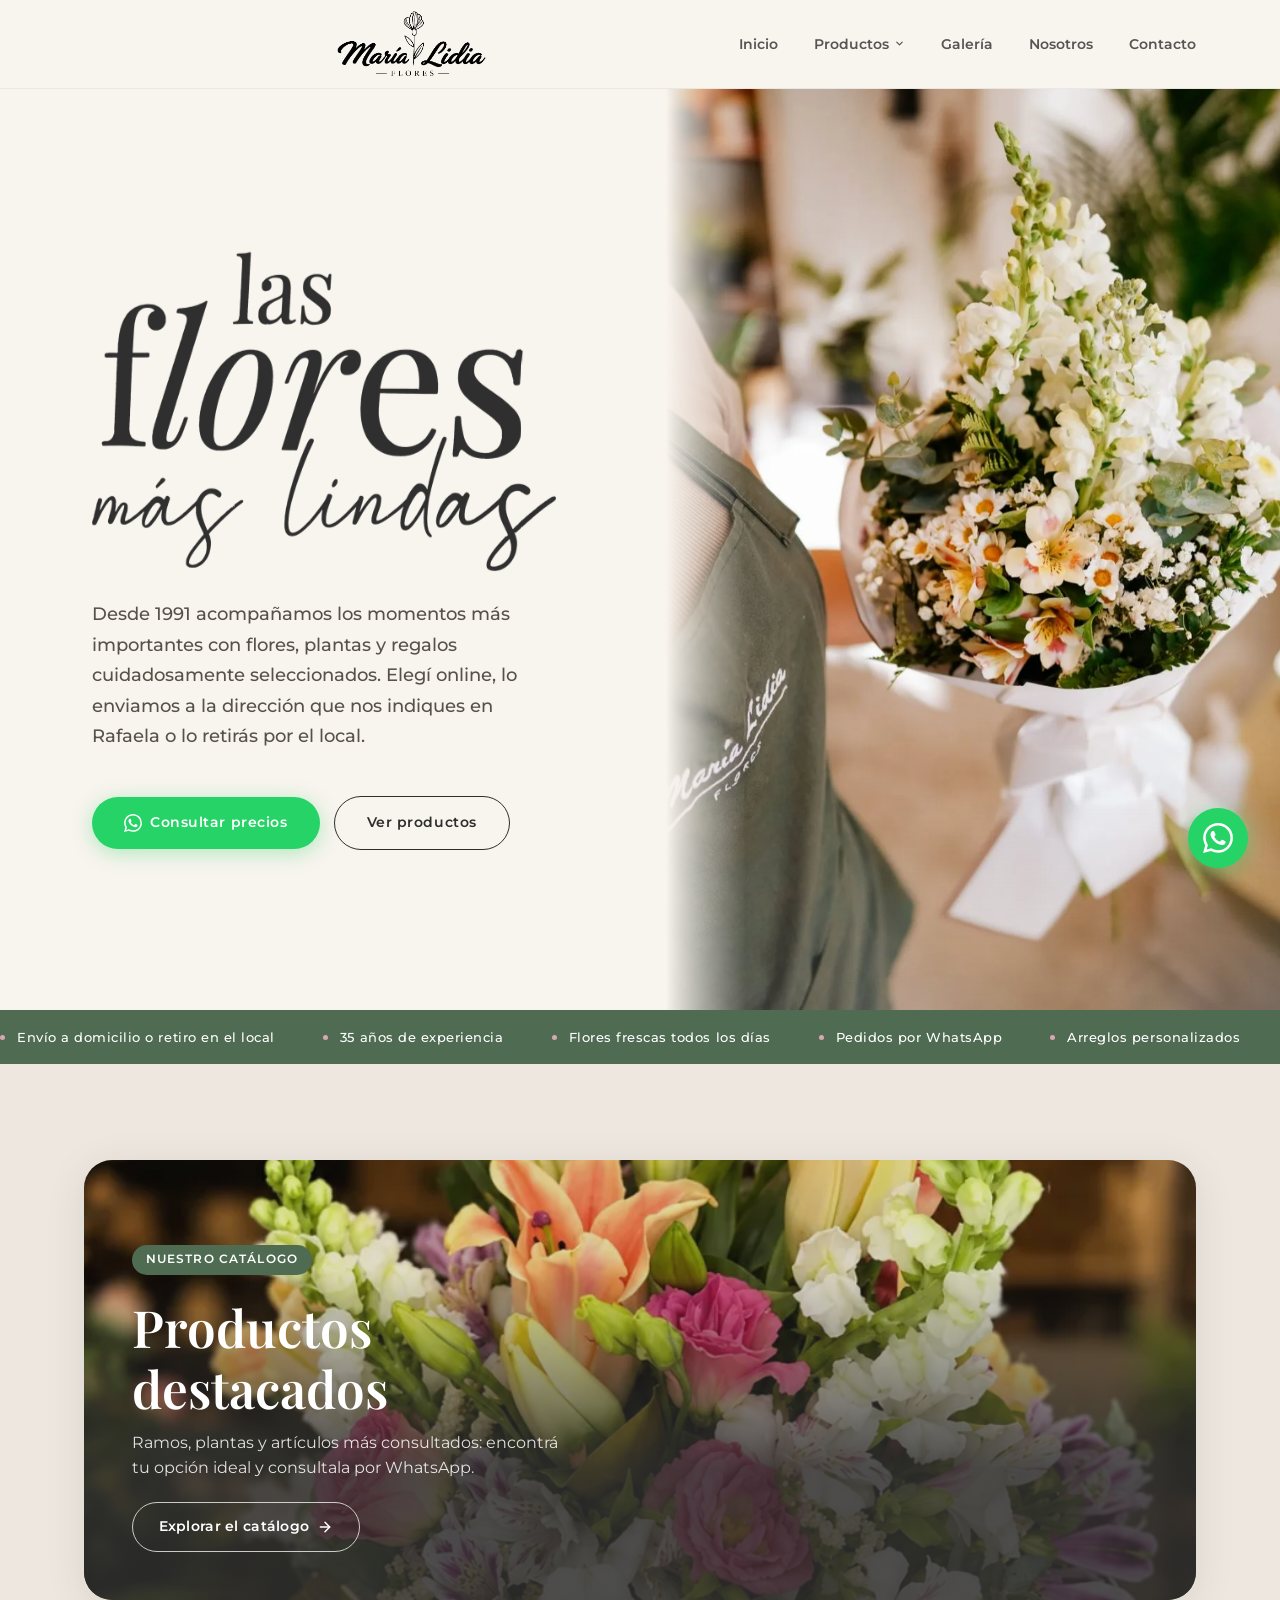
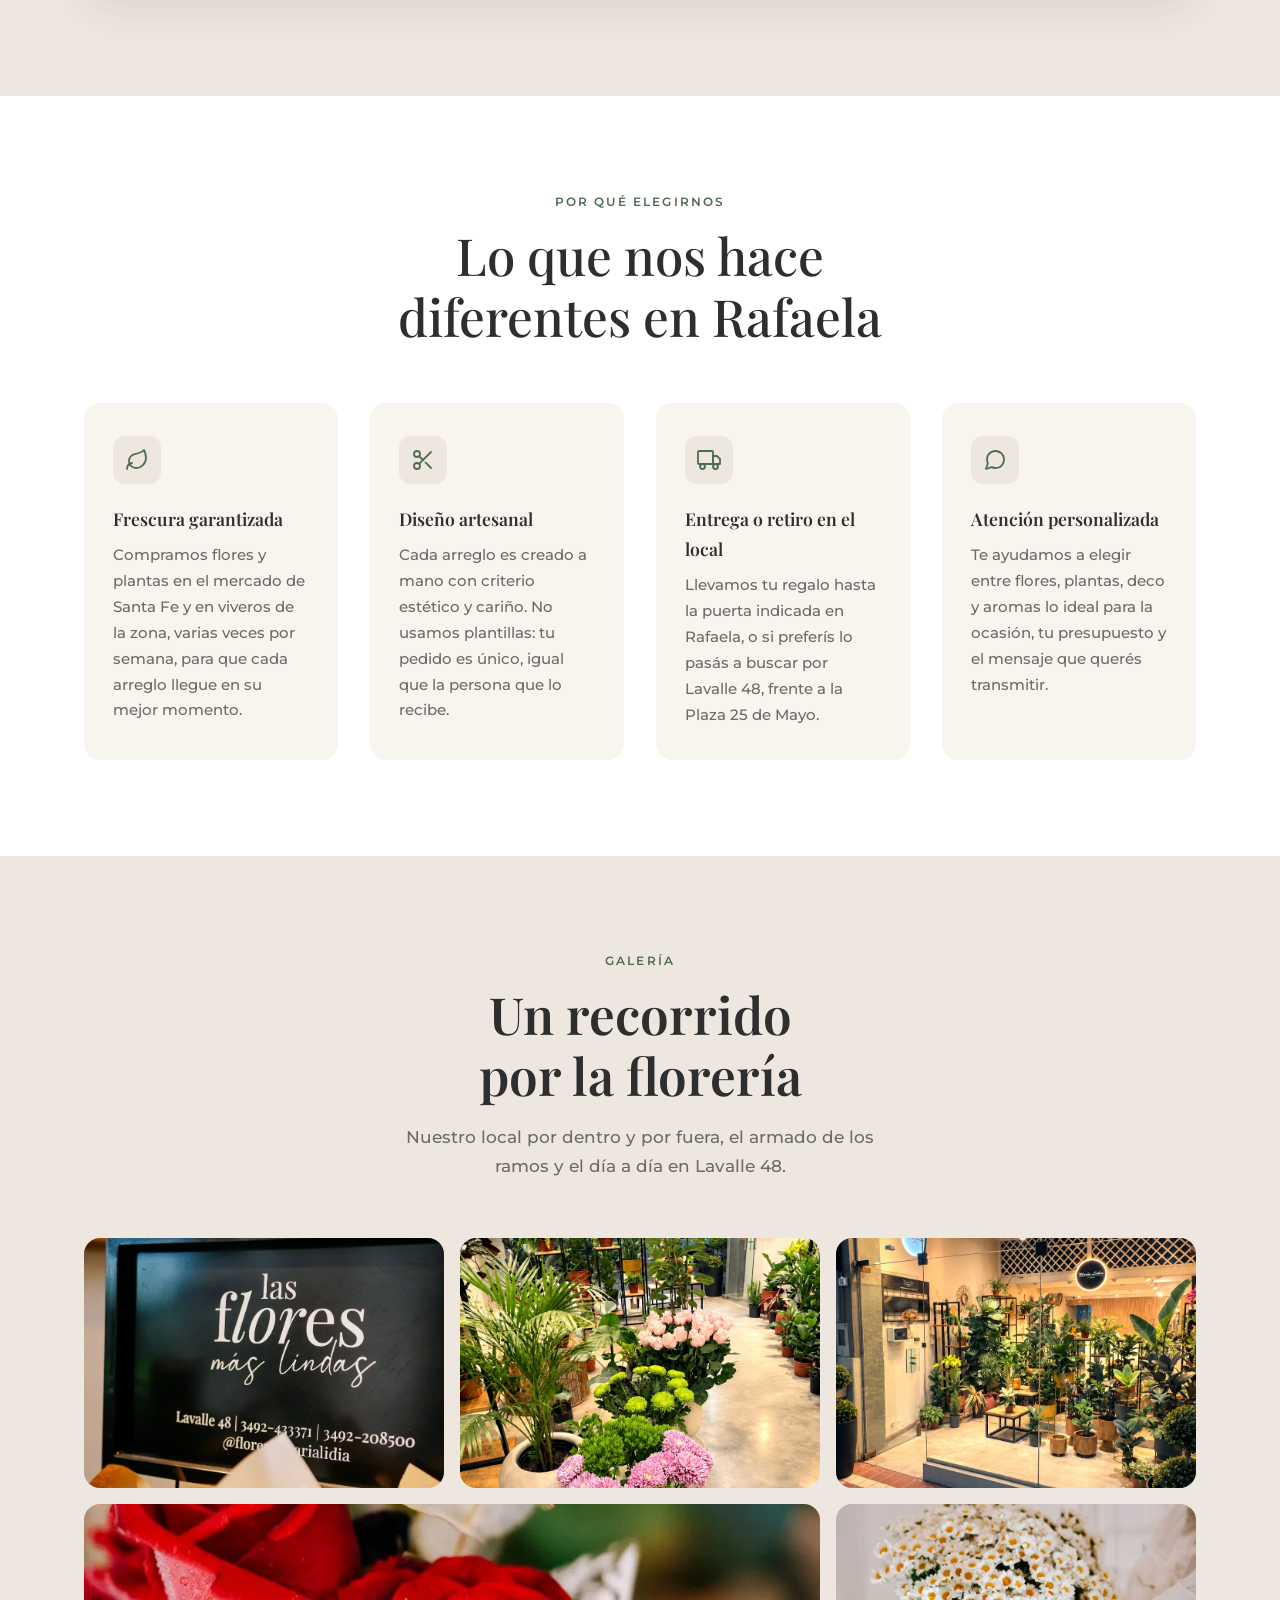
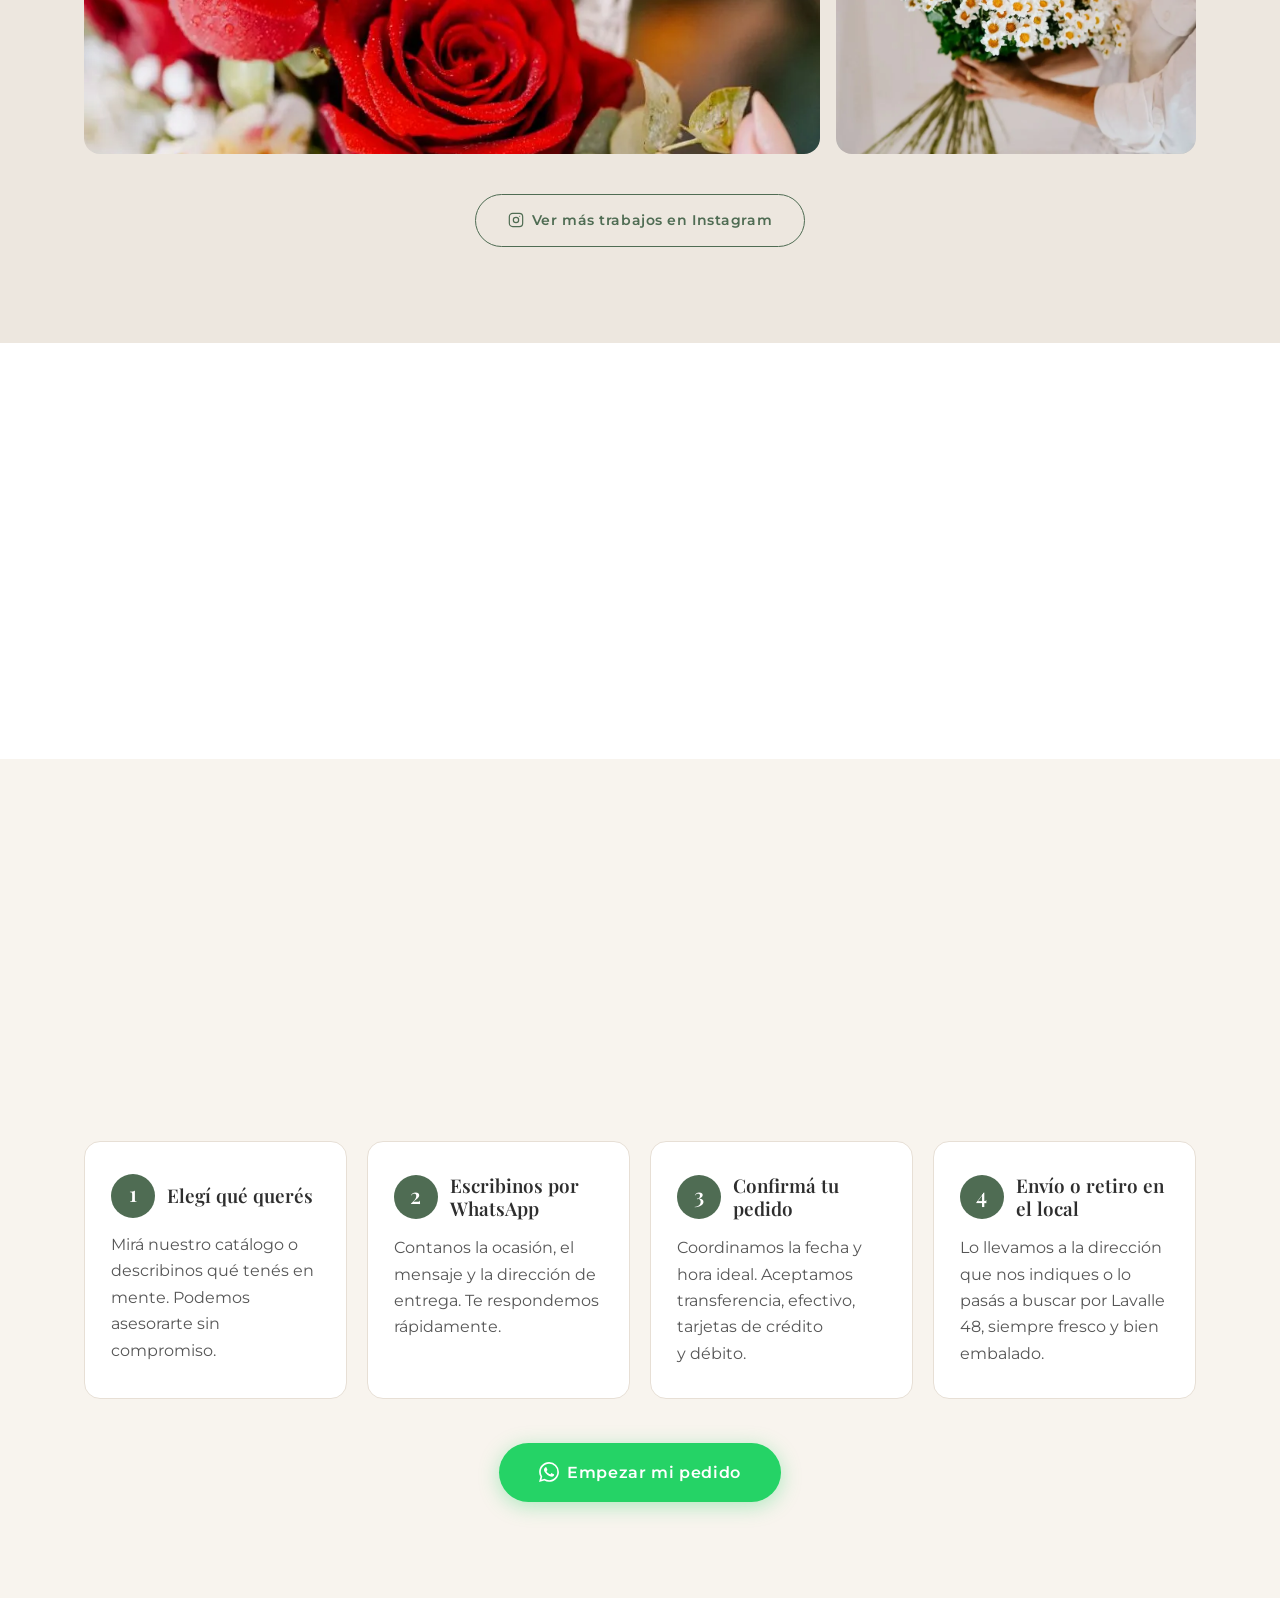
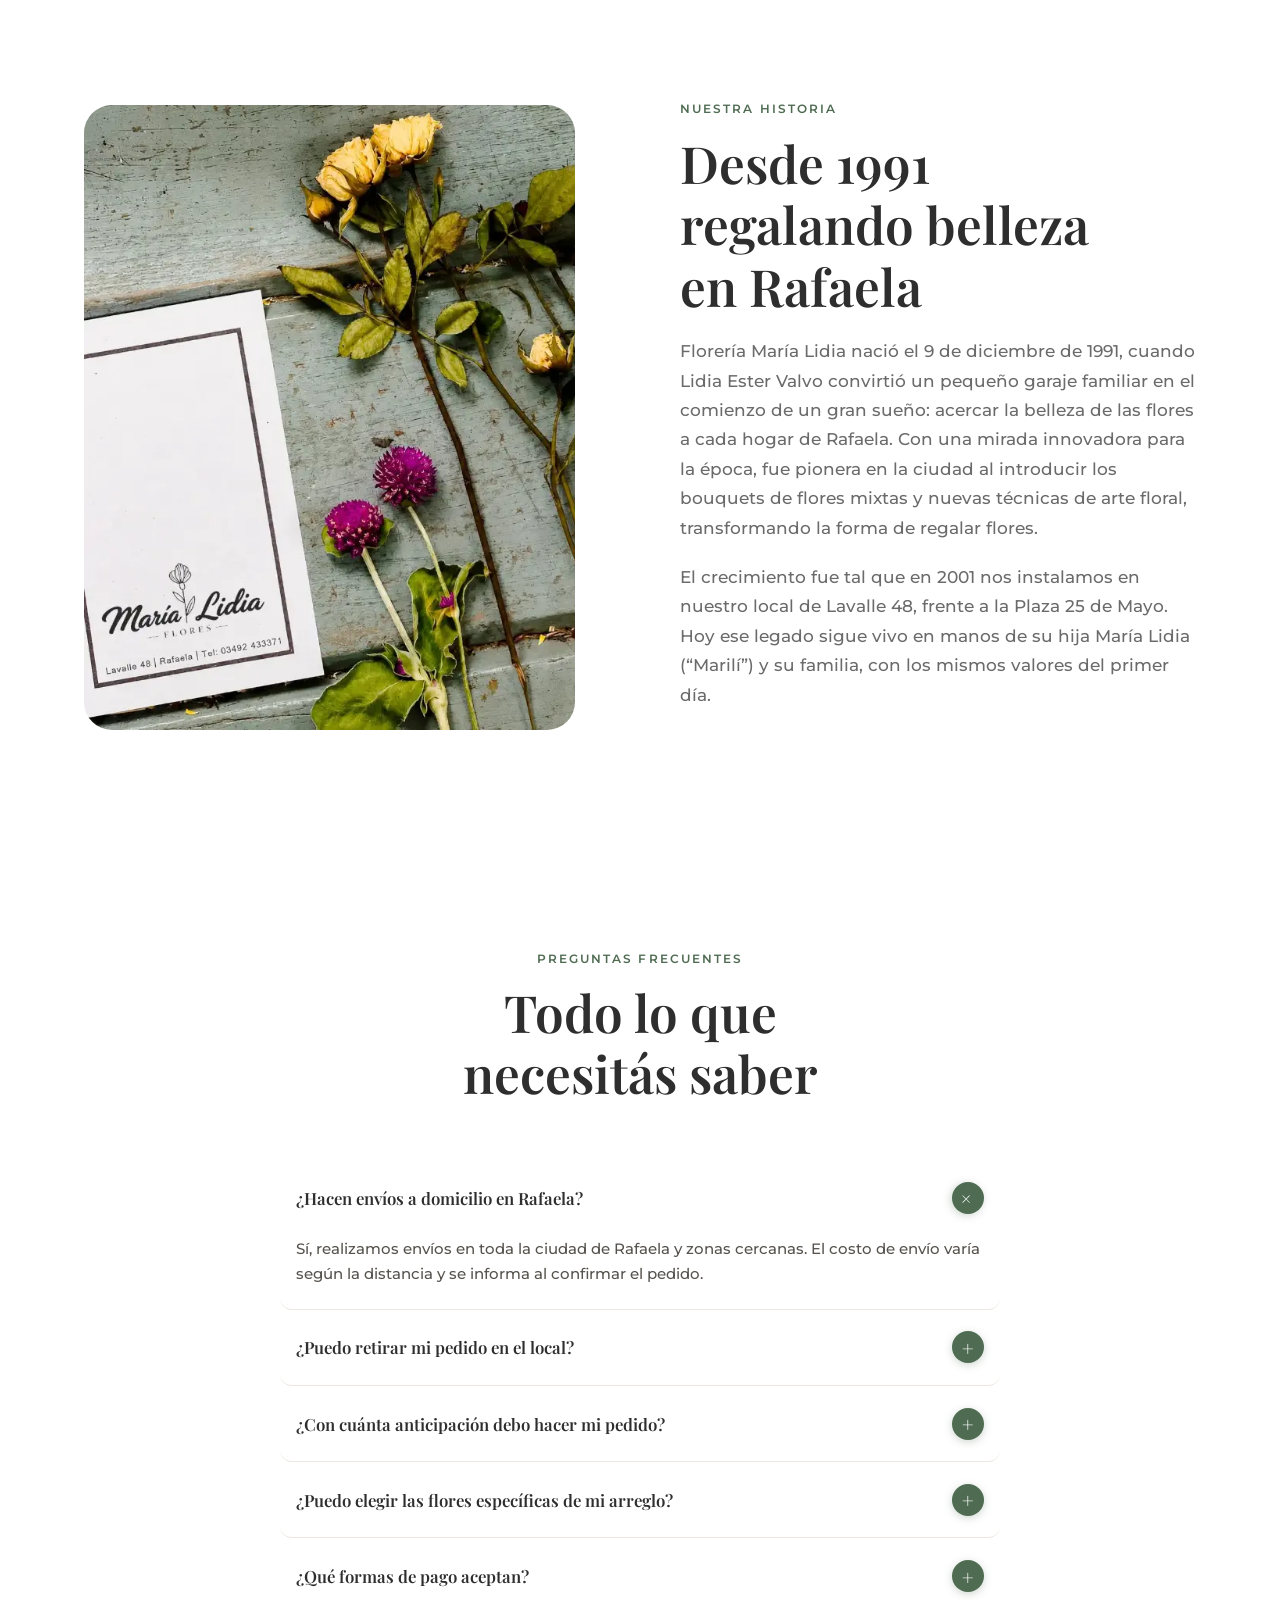
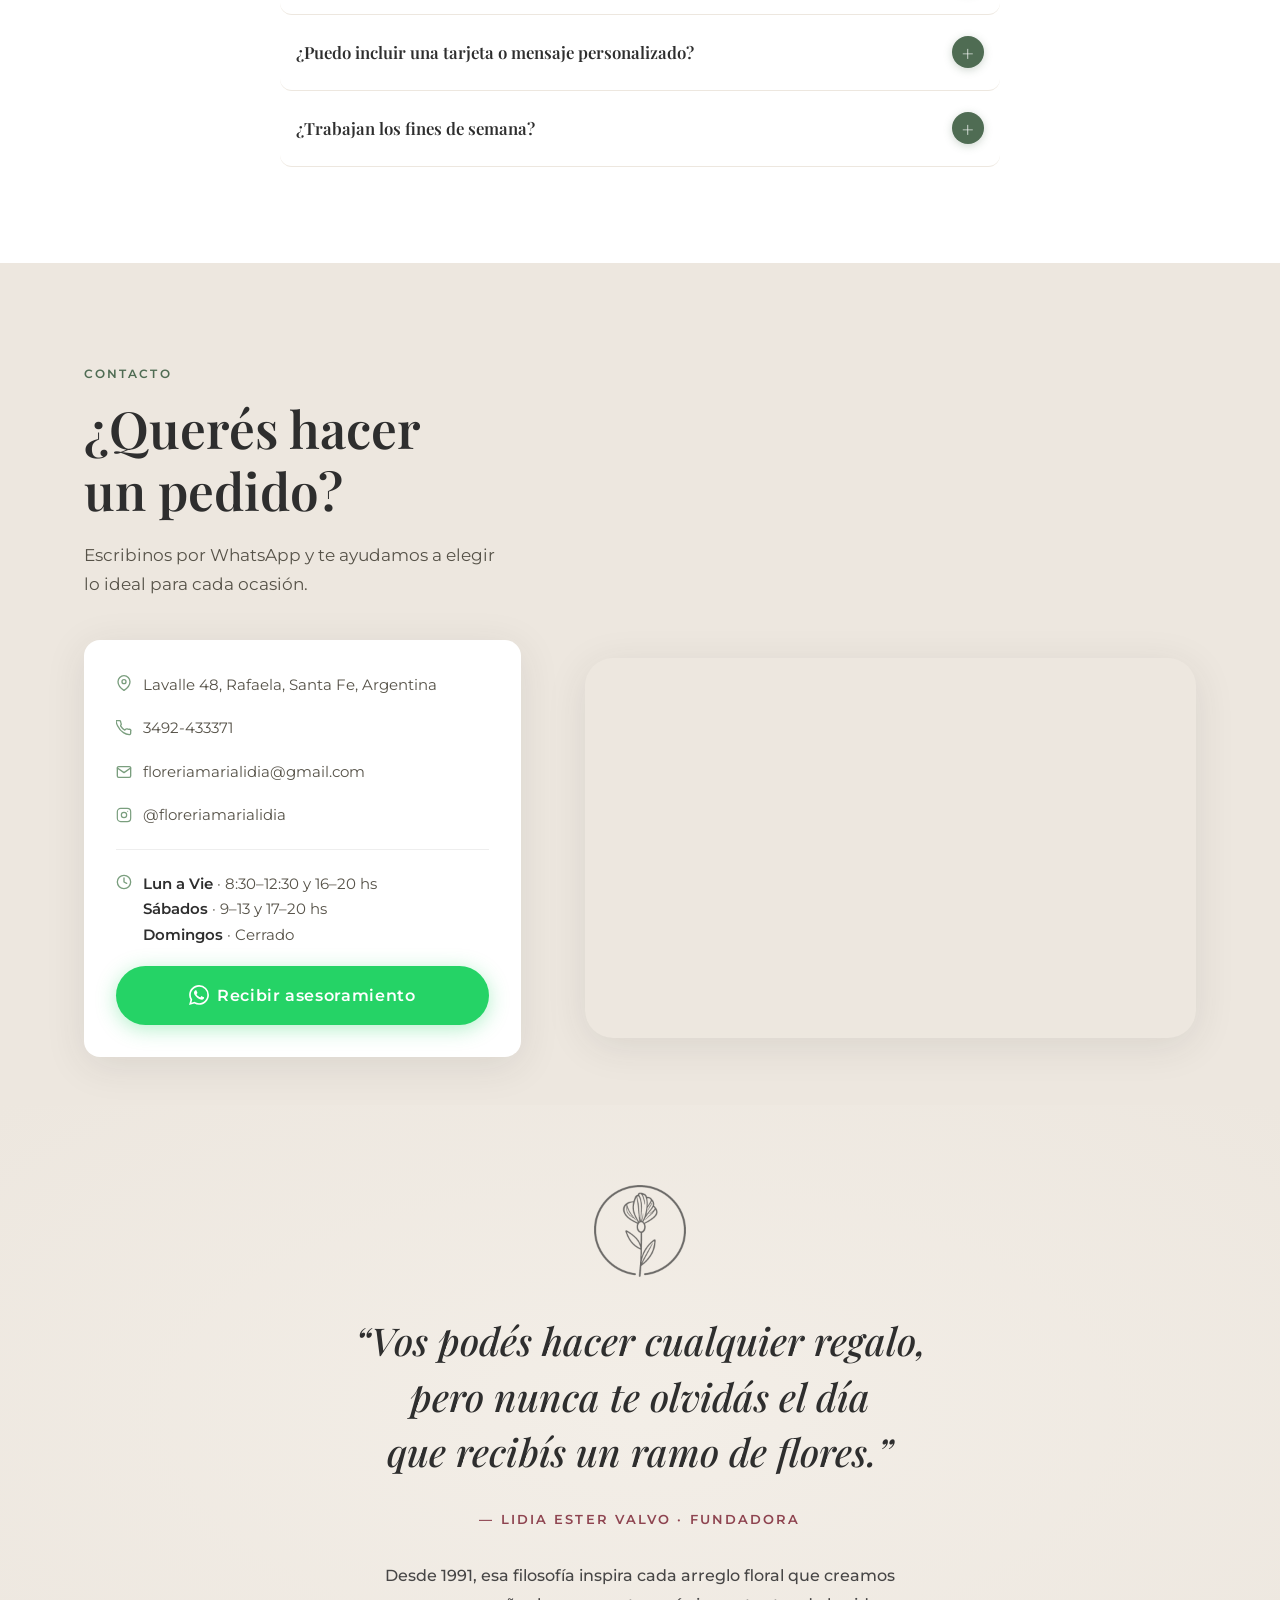
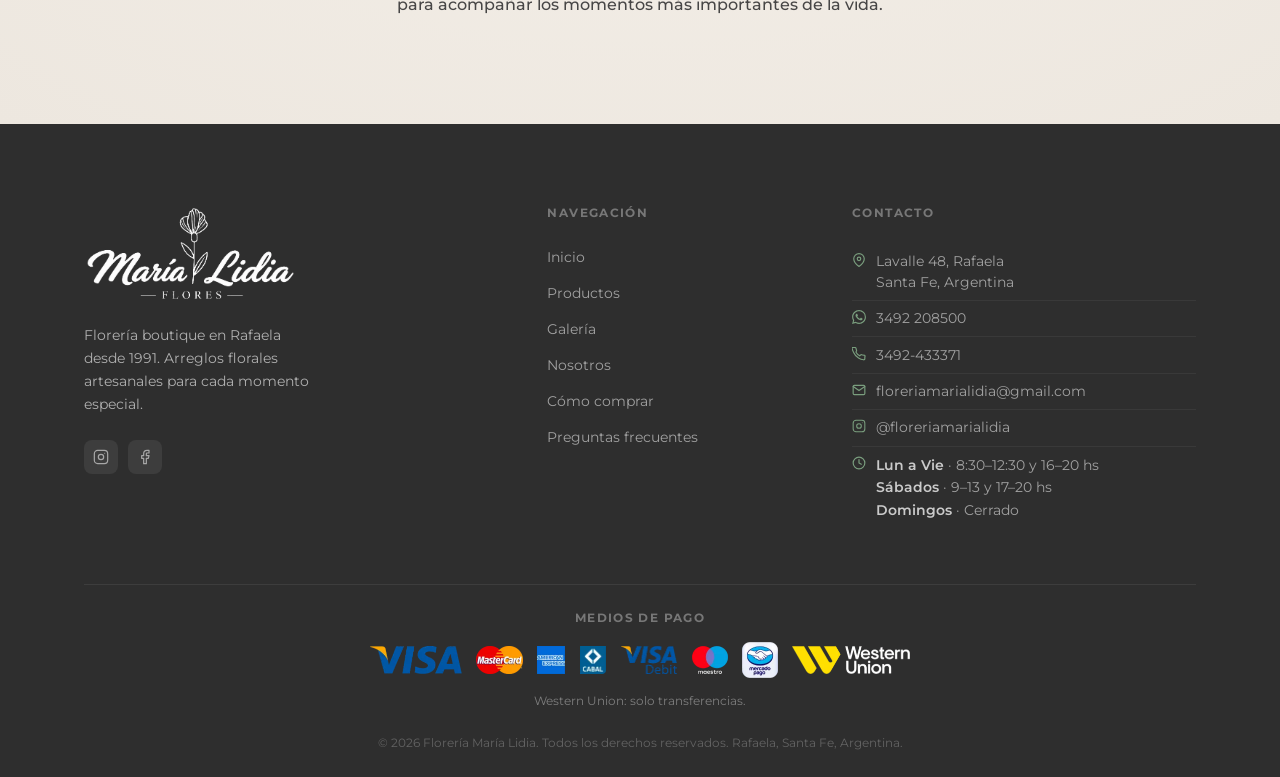
==== commit ce815c7b: "Add files via upload" ====
--- a/index.html
+++ b/index.html
@@ -21,17 +21,18 @@
   <meta property="og:title" content="Florería María Lidia | Flores y Arreglos en Rafaela">
   <meta property="og:description" content="Arreglos florales únicos para cada momento especial. 35 años en Rafaela.">
   <meta property="og:locale" content="es_AR">
-  <meta property="og:image" content="https://www.floreriamarialidia.com.ar/og-image.jpg">
+  <meta property="og:image" content="https://www.floreriamarialidia.com.ar/og-image.jpg?v=2">
   <meta property="og:image:width" content="1200">
   <meta property="og:image:height" content="630">
   <meta property="og:image:alt" content="Ramo artesanal de Florería María Lidia, Rafaela">
   <meta name="twitter:card" content="summary_large_image">
   <meta name="twitter:title" content="Florería María Lidia | Flores y Arreglos en Rafaela">
   <meta name="twitter:description" content="Arreglos florales únicos para cada momento especial. 35 años en Rafaela.">
-  <meta name="twitter:image" content="https://www.floreriamarialidia.com.ar/og-image.jpg">
+  <meta name="twitter:image" content="https://www.floreriamarialidia.com.ar/og-image.jpg?v=2">
   <script type="application/ld+json">
   {
     "@context": "https://schema.org",
+    "@id": "https://www.floreriamarialidia.com.ar/#florist",
     "@type": [
       "LocalBusiness",
       "Florist"
@@ -42,7 +43,7 @@
     "telephone": "+5493492208500",
     "email": "floreriamarialidia@gmail.com",
     "foundingDate": "1991",
-    "image": "https://www.floreriamarialidia.com.ar/og-image.jpg",
+    "image": "https://www.floreriamarialidia.com.ar/og-image.jpg?v=2",
     "logo": "https://www.floreriamarialidia.com.ar/img/01-maria-lidia-flores.webp",
     "hasMap": "https://www.google.com/maps/search/?api=1&query=Lavalle+48%2C+Rafaela%2C+Santa+Fe",
     "priceRange": "$$",
@@ -193,16 +194,16 @@
       <div class="nav-links" role="list">
         <a href="#hero">Inicio</a>
         <div class="nav-drop">
-          <a href="productos.html">Productos
+          <a href="/productos">Productos
             <svg width="11" height="11" viewBox="0 0 24 24" fill="none" stroke="currentColor" stroke-width="2.6" stroke-linecap="round" stroke-linejoin="round" aria-hidden="true"><polyline points="6 9 12 15 18 9"></polyline></svg>
           </a>
           <div class="nav-drop-menu" role="menu">
-            <a href="productos.html#ramos" role="menuitem">Ramos Florales</a>
-            <a href="productos.html#plantas" role="menuitem">Plantas &amp; Macetas</a>
-            <a href="productos.html#deco" role="menuitem">Deco &amp; Aromas</a>
-            <a href="productos.html#eventos" role="menuitem">Casamientos &amp; Eventos</a>
-            <a href="productos.html#condolencias" role="menuitem">Condolencias &amp; Memoriales</a>
-            <a href="productos.html#empresas" role="menuitem">Empresariales</a>
+            <a href="/productos#ramos" role="menuitem">Ramos Florales</a>
+            <a href="/productos#plantas" role="menuitem">Plantas &amp; Macetas</a>
+            <a href="/productos#deco" role="menuitem">Deco &amp; Aromas</a>
+            <a href="/productos#eventos" role="menuitem">Casamientos &amp; Eventos</a>
+            <a href="/productos#condolencias" role="menuitem">Condolencias &amp; Memoriales</a>
+            <a href="/productos#empresas" role="menuitem">Empresariales</a>
           </div>
         </div>
         <a href="#galeria">Galería</a>
@@ -222,13 +223,13 @@
     <svg width="14" height="14" viewBox="0 0 24 24" fill="none" stroke="currentColor" stroke-width="2.6" stroke-linecap="round" stroke-linejoin="round" aria-hidden="true"><polyline points="6 9 12 15 18 9"></polyline></svg>
   </button>
   <div class="mobile-sub" id="mobileProdSub">
-    <a href="productos.html">Ver todo el catálogo</a>
-    <a href="productos.html#ramos">Ramos Florales</a>
-    <a href="productos.html#plantas">Plantas &amp; Macetas</a>
-    <a href="productos.html#deco">Deco &amp; Aromas</a>
-    <a href="productos.html#eventos">Casamientos &amp; Eventos</a>
-    <a href="productos.html#condolencias">Condolencias &amp; Memoriales</a>
-    <a href="productos.html#empresas">Empresariales</a>
+    <a href="/productos">Ver todo el catálogo</a>
+    <a href="/productos#ramos">Ramos Florales</a>
+    <a href="/productos#plantas">Plantas &amp; Macetas</a>
+    <a href="/productos#deco">Deco &amp; Aromas</a>
+    <a href="/productos#eventos">Casamientos &amp; Eventos</a>
+    <a href="/productos#condolencias">Condolencias &amp; Memoriales</a>
+    <a href="/productos#empresas">Empresariales</a>
   </div>
   <a href="#galeria" class="mobile-link">Galería</a>
   <a href="#nosotros" class="mobile-link">Nosotros</a>
@@ -253,7 +254,7 @@
           <svg width="18" height="18" viewBox="0 0 24 24" fill="currentColor" aria-hidden="true"><path d="M17.472 14.382c-.297-.149-1.758-.867-2.03-.967-.273-.099-.471-.148-.67.15-.197.297-.767.966-.94 1.164-.173.199-.347.223-.644.075-.297-.15-1.255-.463-2.39-1.475-.883-.788-1.48-1.761-1.653-2.059-.173-.297-.018-.458.13-.606.134-.133.298-.347.446-.52.149-.174.198-.298.298-.497.099-.198.05-.371-.025-.52-.075-.149-.669-1.612-.916-2.207-.242-.579-.487-.5-.669-.51-.173-.008-.371-.01-.57-.01-.198 0-.52.074-.792.372-.272.297-1.04 1.016-1.04 2.479 0 1.462 1.065 2.875 1.213 3.074.149.198 2.096 3.2 5.077 4.487.709.306 1.262.489 1.694.625.712.227 1.36.195 1.871.118.571-.085 1.758-.719 2.006-1.413.248-.694.248-1.289.173-1.413-.074-.124-.272-.198-.57-.347m-5.421 7.403h-.004a9.87 9.87 0 01-5.031-1.378l-.361-.214-3.741.982.998-3.648-.235-.374a9.86 9.86 0 01-1.51-5.26c.001-5.45 4.436-9.884 9.888-9.884 2.64 0 5.122 1.03 6.988 2.898a9.825 9.825 0 012.893 6.994c-.003 5.45-4.437 9.884-9.885 9.884m8.413-18.297A11.815 11.815 0 0012.05 0C5.495 0 .16 5.335.157 11.892c0 2.096.547 4.142 1.588 5.945L.057 24l6.305-1.654a11.882 11.882 0 005.683 1.448h.005c6.554 0 11.89-5.335 11.893-11.893a11.821 11.821 0 00-3.48-8.413Z"></path></svg>
           Consultar precios
         </a>
-        <a href="productos.html" class="btn btn-outline">Ver productos</a>
+        <a href="/productos" class="btn btn-outline">Ver productos</a>
       </div>
     </div>
 
@@ -286,7 +287,7 @@
 <!-- PRODUCTOS DESTACADOS (acceso al catálogo) -->
 <section id="productos" class="section" role="region" aria-labelledby="productos-title">
   <div class="container">
-    <a href="productos.html" class="products-teaser reveal" aria-label="Ver el catálogo de productos destacados">
+    <a href="/productos" class="products-teaser reveal" aria-label="Ver el catálogo de productos destacados">
       <img width="900" height="1572" src="img/82-bouquet-especial-floreria-maria-lidia.webp" style="object-position:center 32%" alt="Productos destacados de Florería María Lidia: ramos, plantas, deco y aromas">
       <div class="products-teaser-overlay">
         <span class="service-tag">Nuestro catálogo</span>
@@ -510,7 +511,7 @@
         <div class="footer-col-title">Navegación</div>
         <ul class="footer-links">
           <li><a href="#hero">Inicio</a></li>
-          <li><a href="productos.html">Productos</a></li>
+          <li><a href="/productos">Productos</a></li>
           <li><a href="#galeria">Galería</a></li>
           <li><a href="#nosotros">Nosotros</a></li>
           <li><a href="#como-comprar">Cómo comprar</a></li>
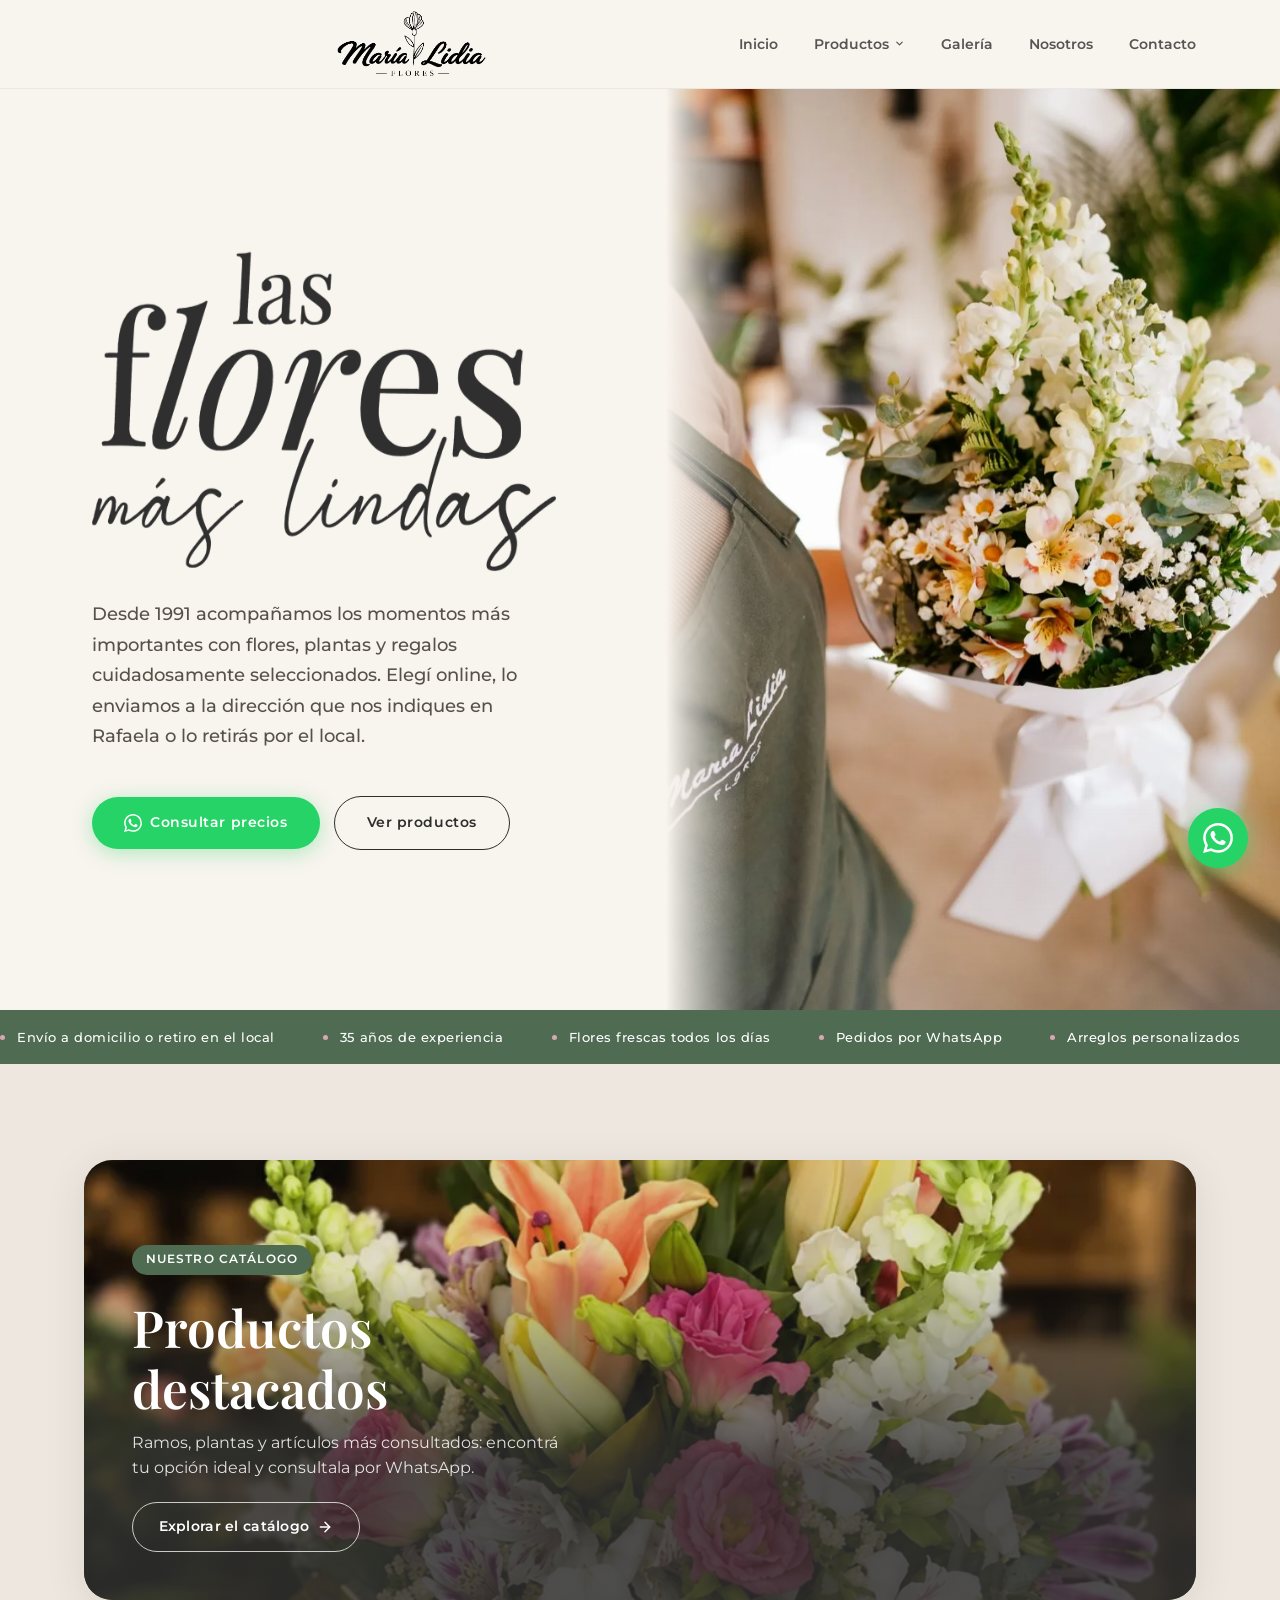
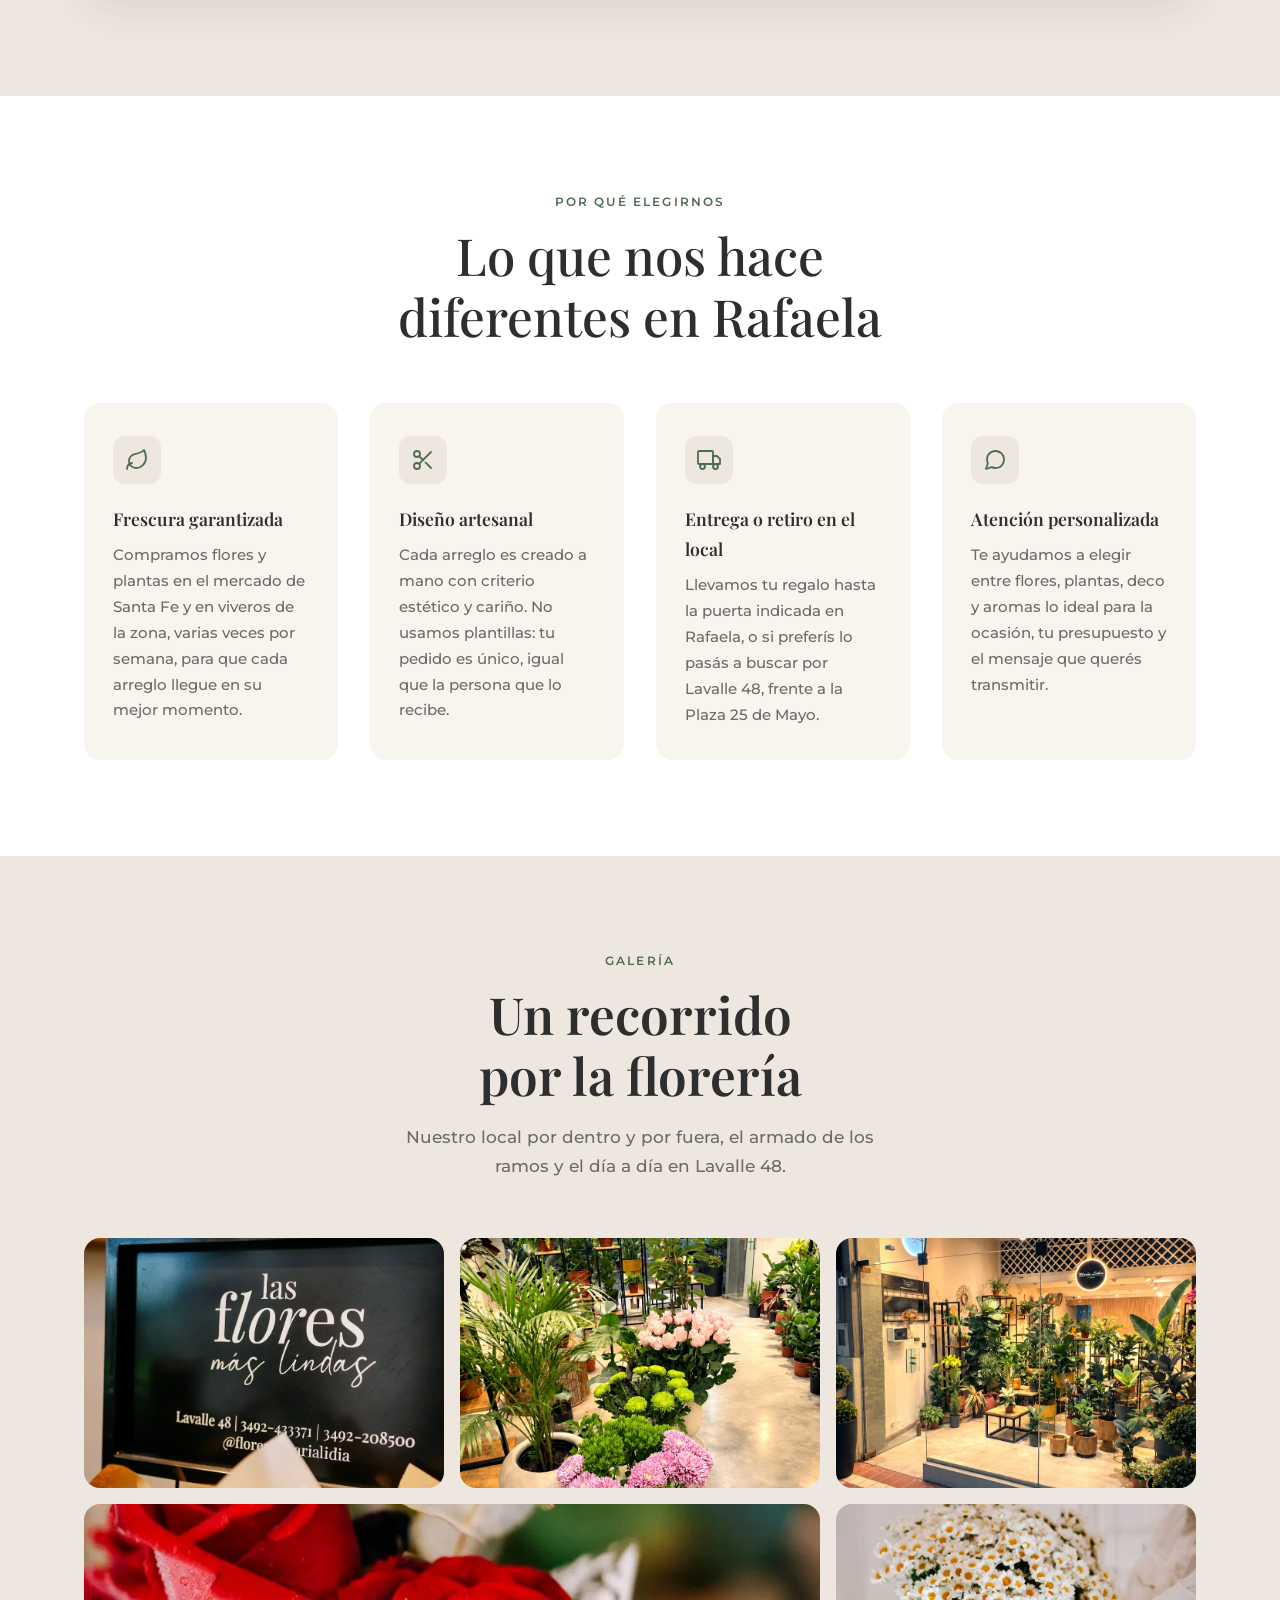
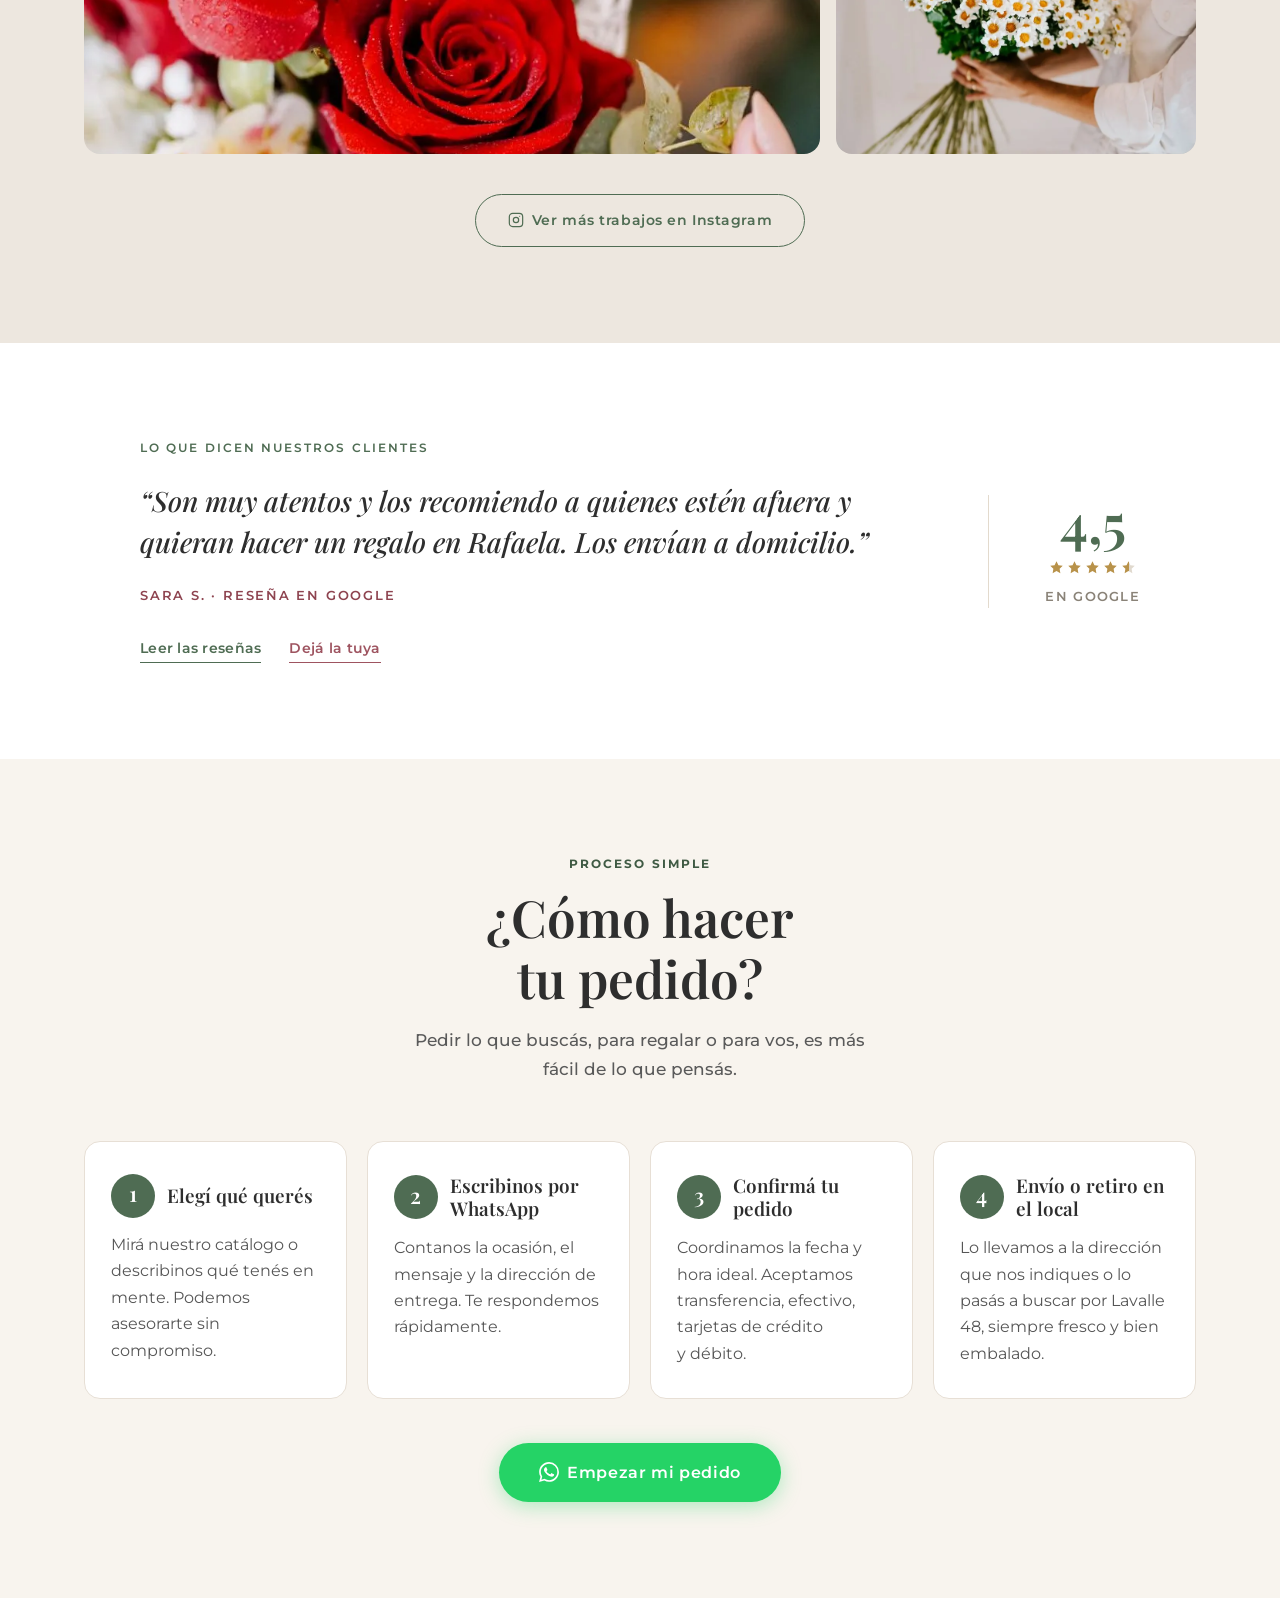
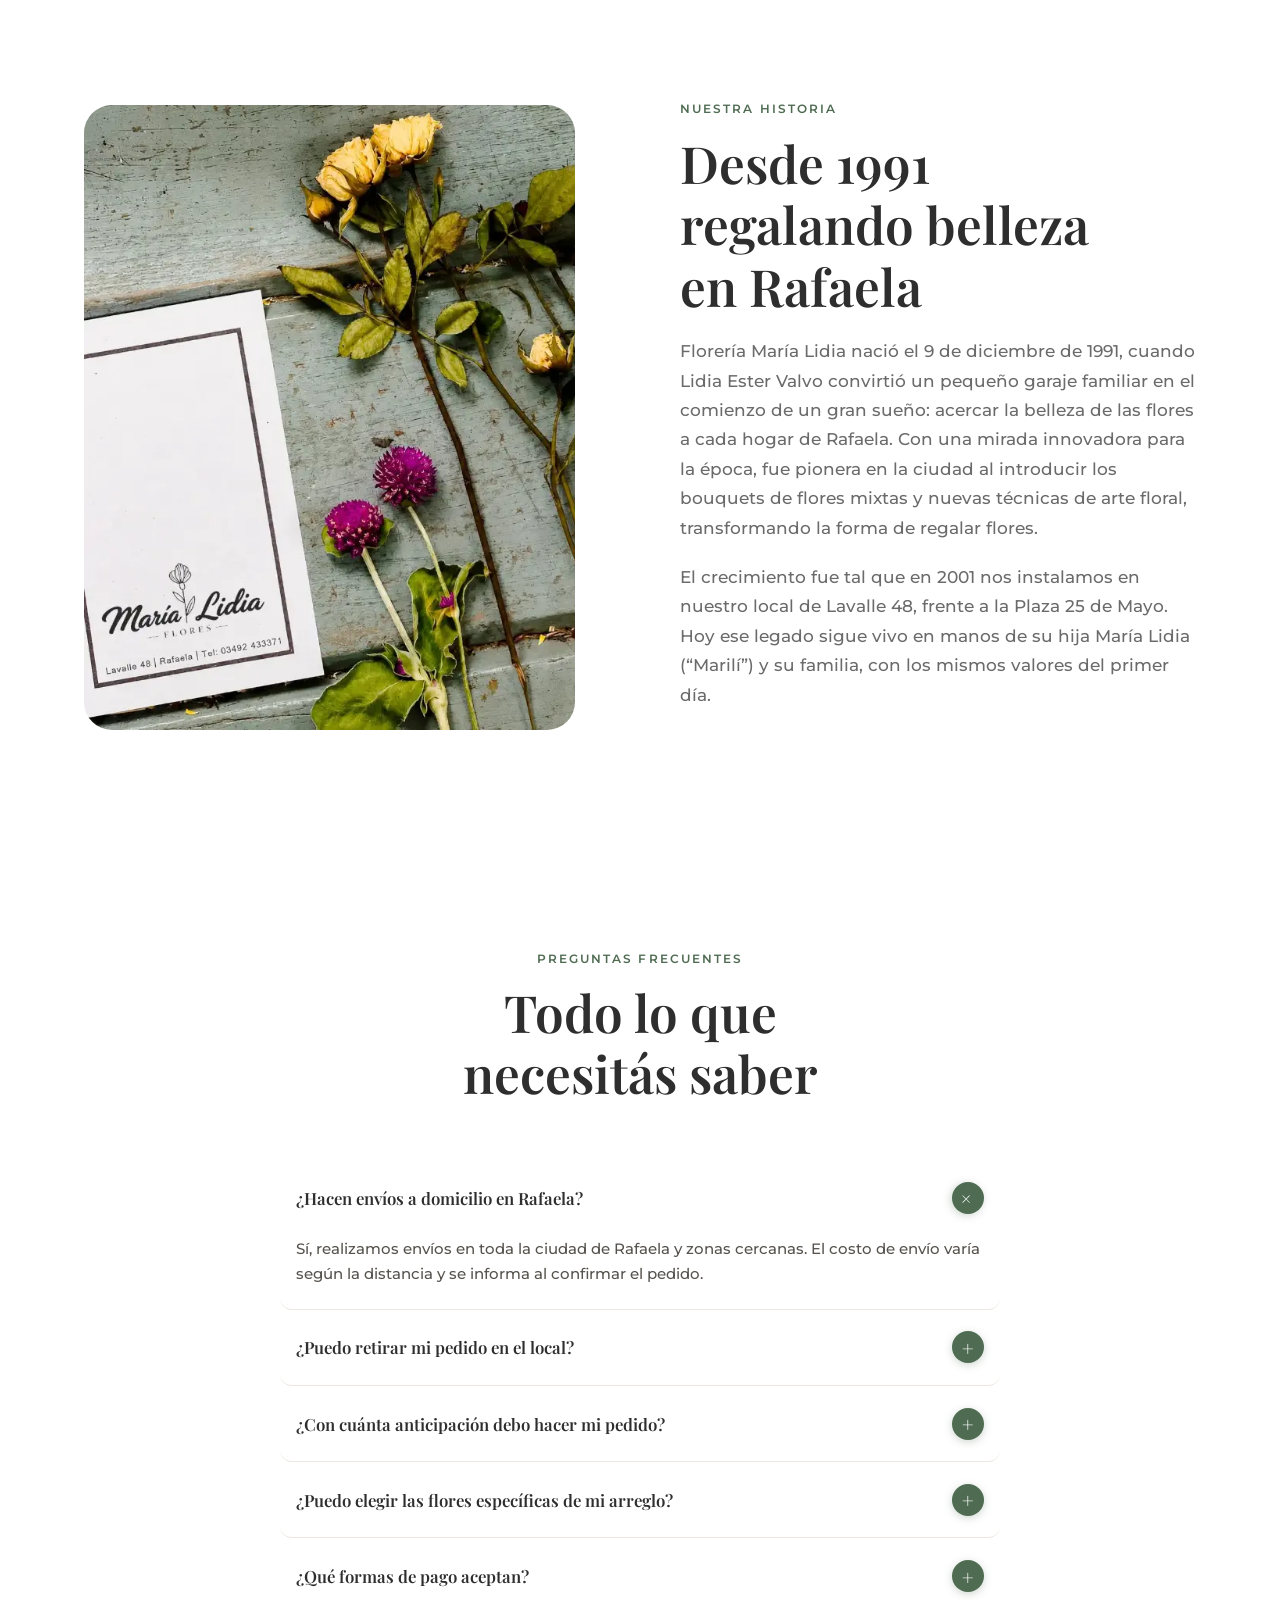
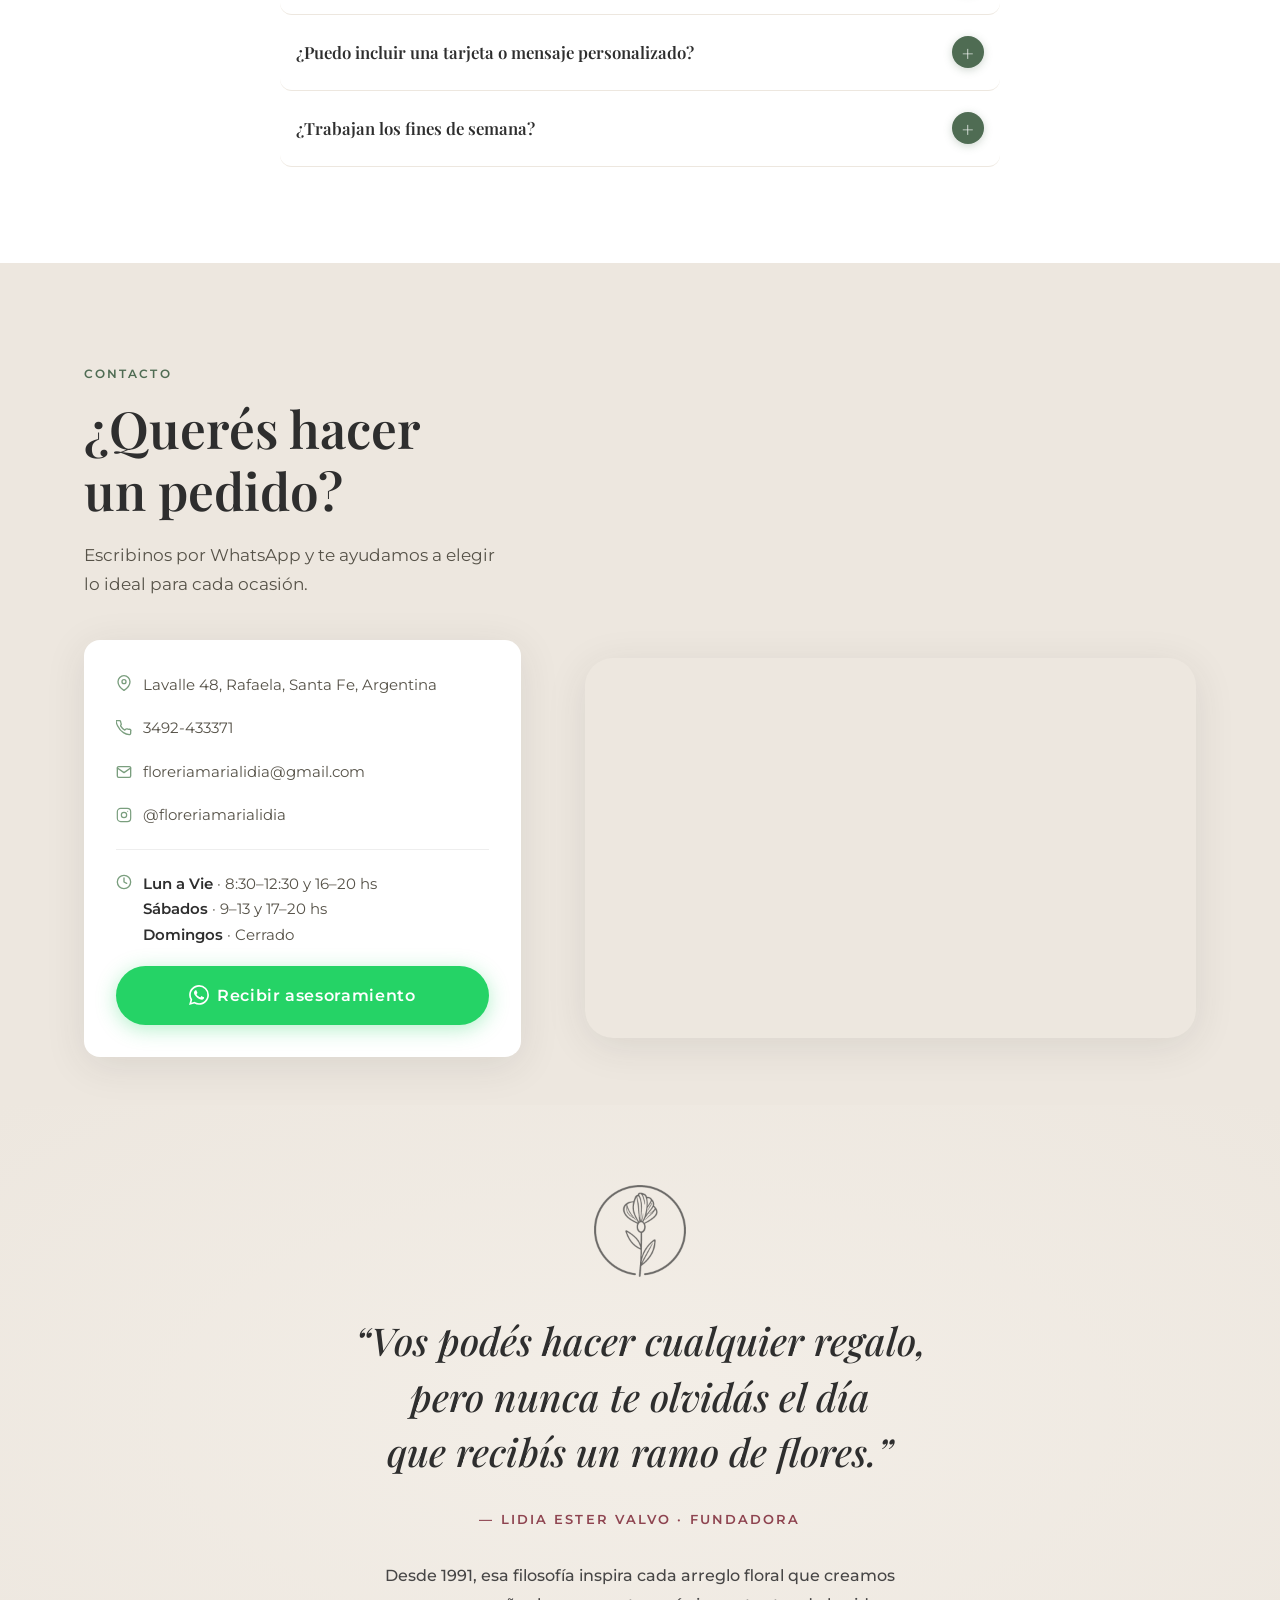
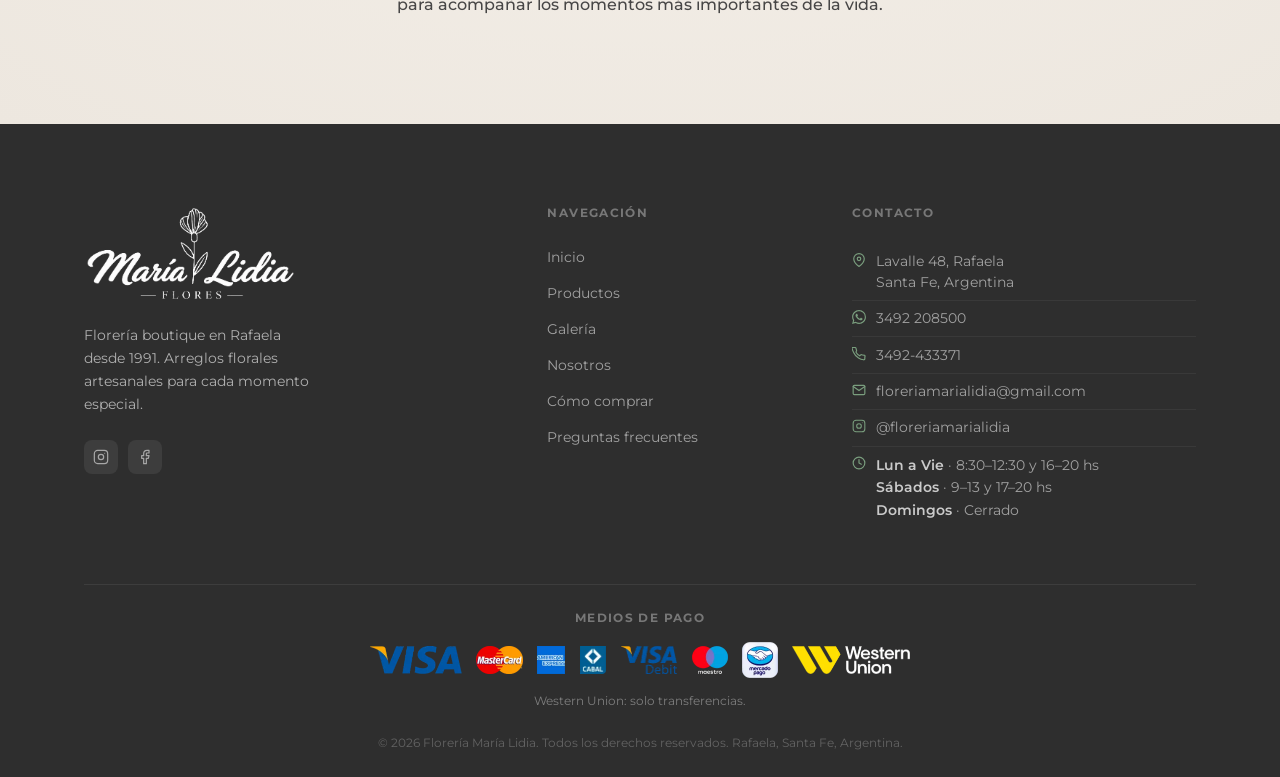
==== commit 391fd18c: "Add files via upload" ====
--- a/index.html
+++ b/index.html
@@ -2,11 +2,10 @@
 <html lang="es-AR"><head>
   <meta charset="UTF-8">
   
-  <link rel="icon" type="image/png" sizes="16x16" href="img/favicon-flor-16.png">
-  <link rel="icon" type="image/png" sizes="32x32" href="img/favicon-flor-32.png">
-  <link rel="icon" type="image/png" sizes="48x48" href="img/favicon-flor-48.png">
-  <link rel="shortcut icon" href="img/favicon-flor-32.png">
-  <link rel="apple-touch-icon" sizes="180x180" href="img/apple-touch-icon-flor.png">
+  <link rel="icon" href="/favicon.ico" sizes="48x48">
+  <link rel="icon" type="image/png" sizes="192x192" href="/img/favicon-flor-192.png">
+  <link rel="icon" type="image/png" sizes="96x96" href="/img/favicon-flor-96.png">
+  <link rel="apple-touch-icon" sizes="180x180" href="/img/apple-touch-icon-flor.png">
   <meta name="viewport" content="width=device-width, initial-scale=1.0">
   <meta name="theme-color" content="#7A9E7E">
   <title>Florería María Lidia | Arreglos Florales y Ramos en Rafaela, Santa Fe</title>
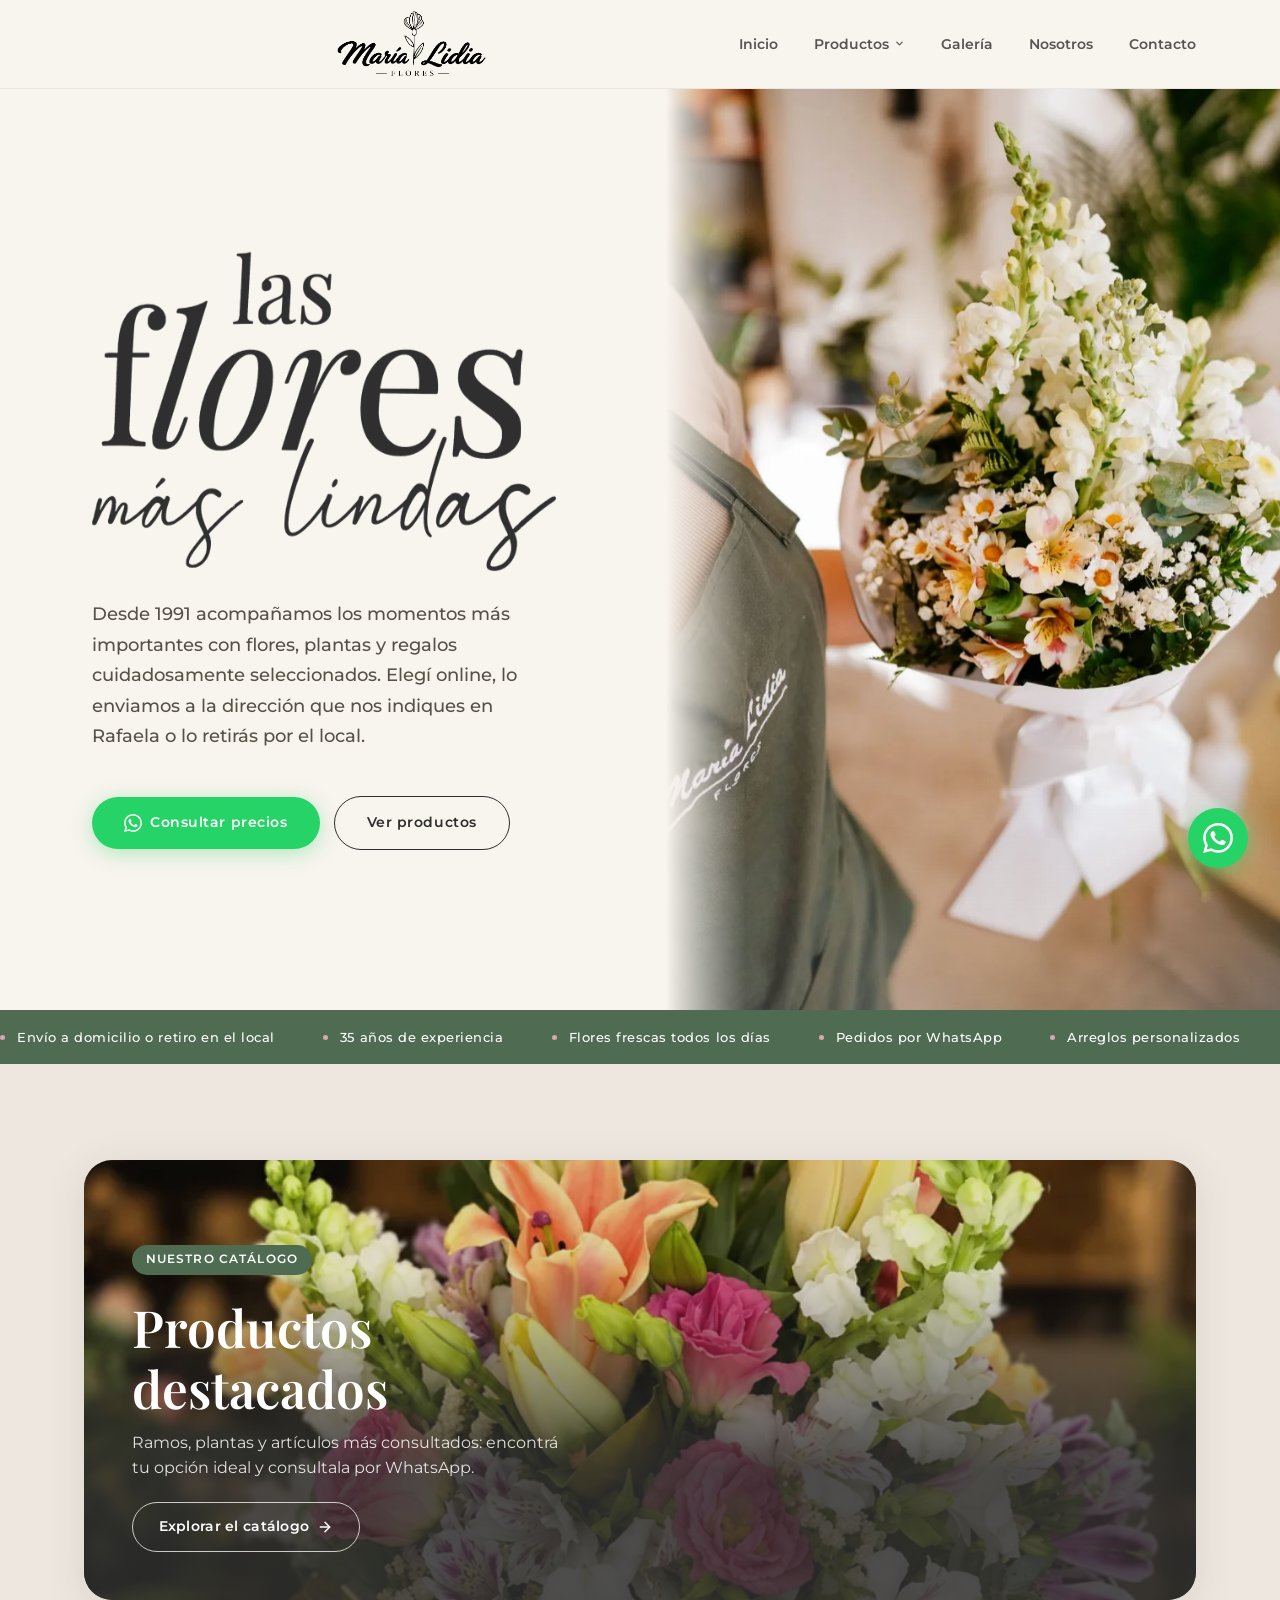
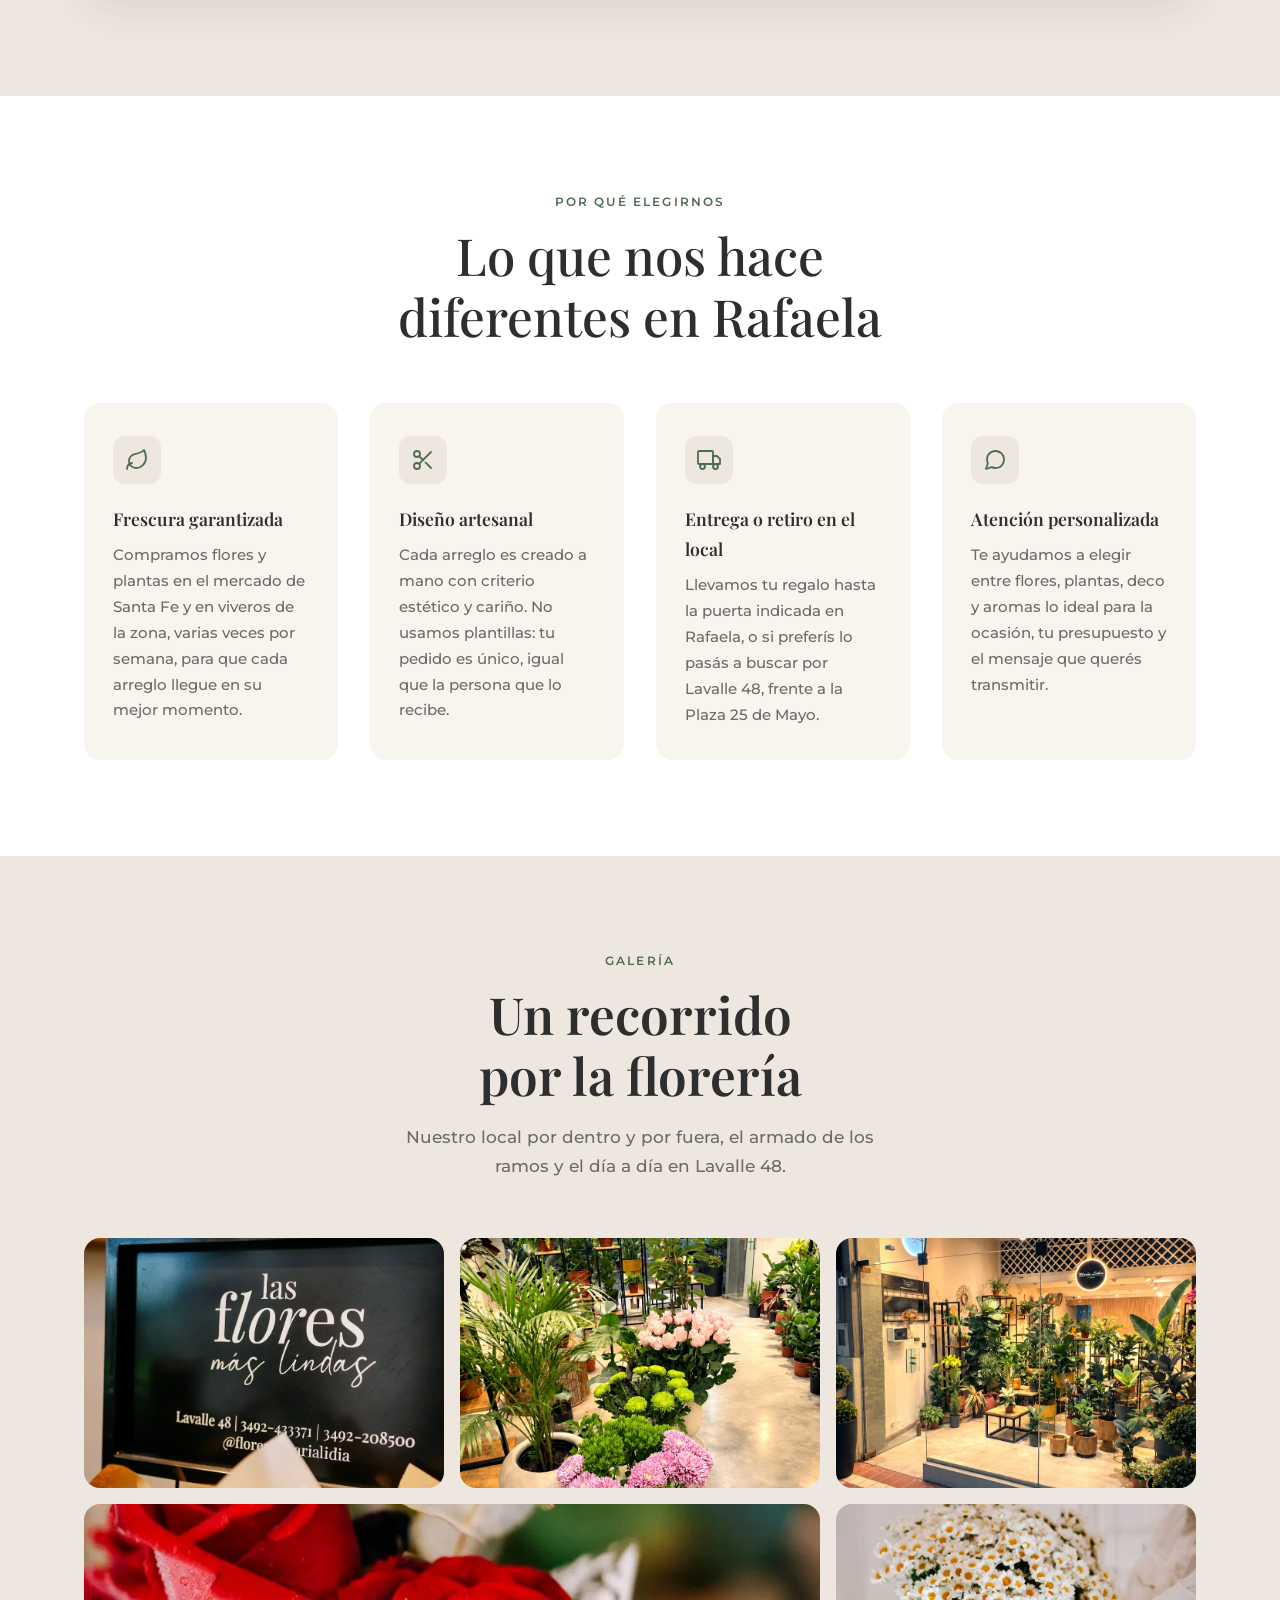
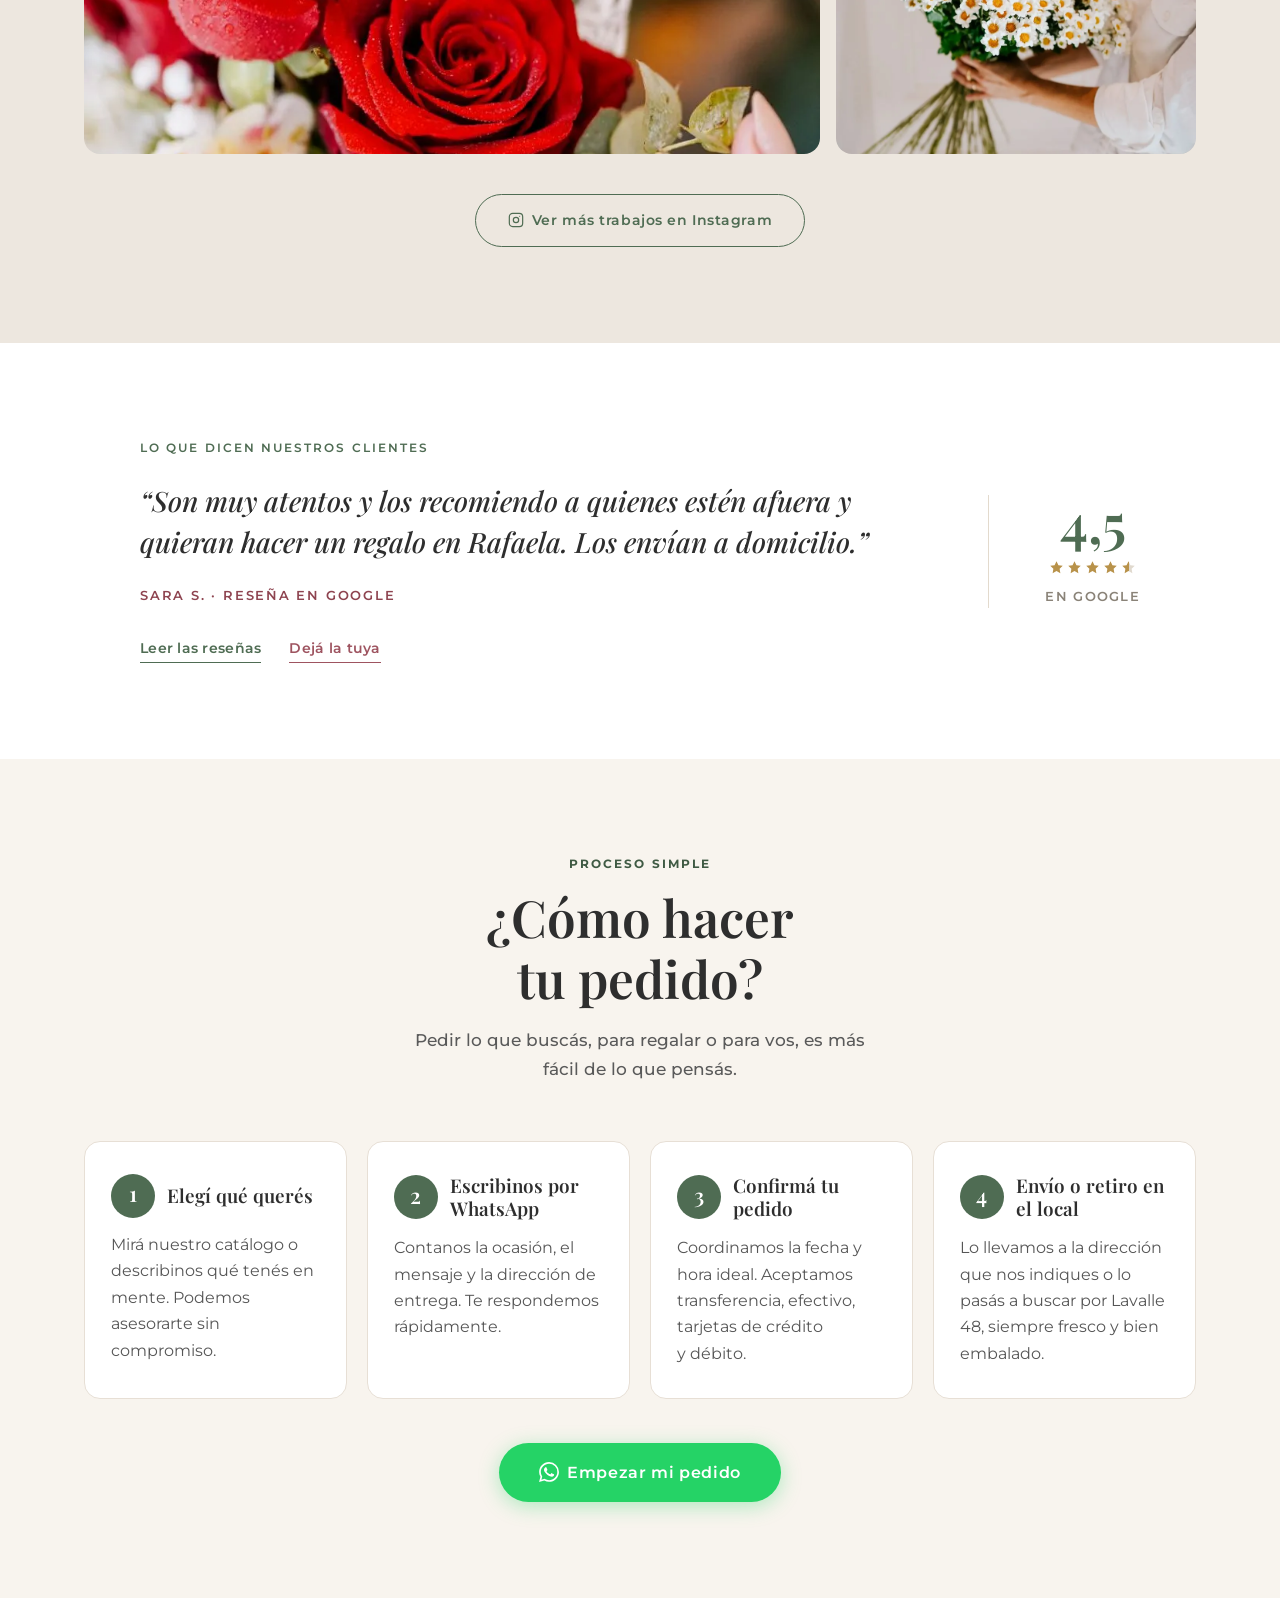
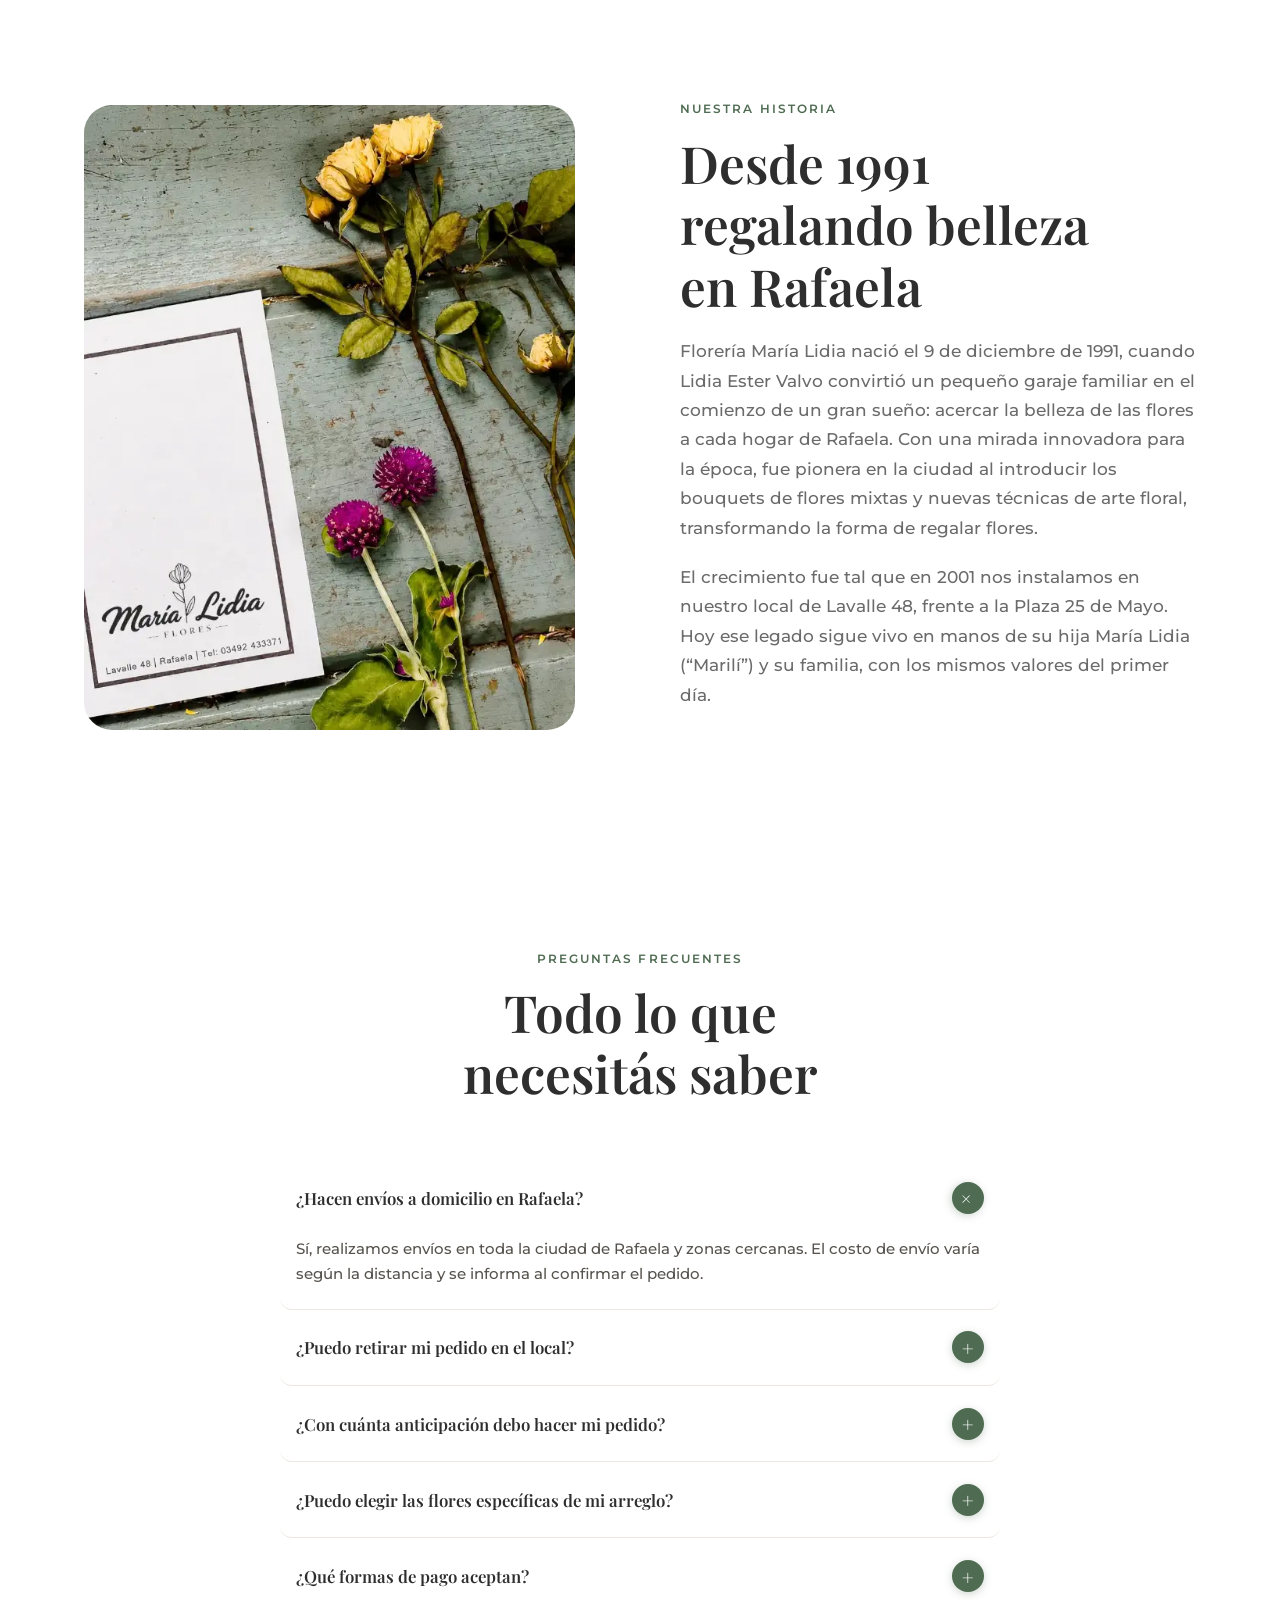
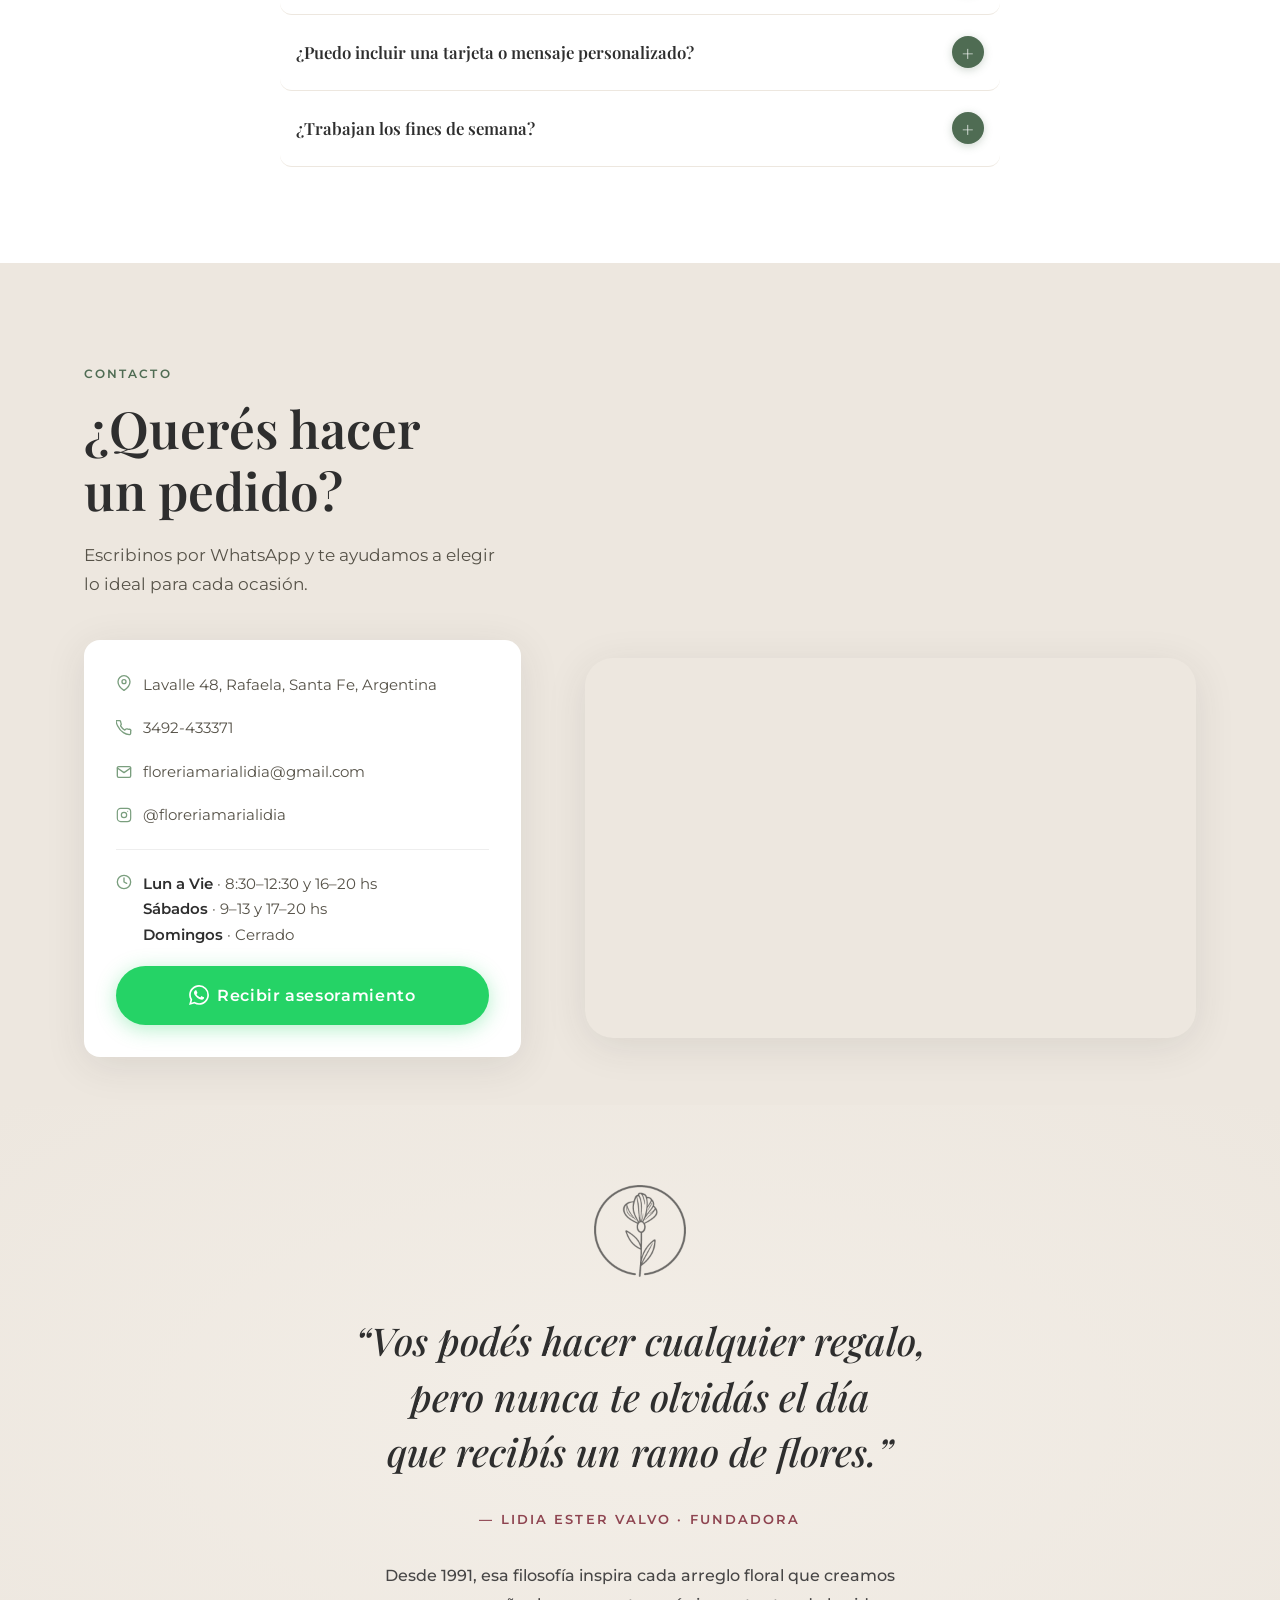
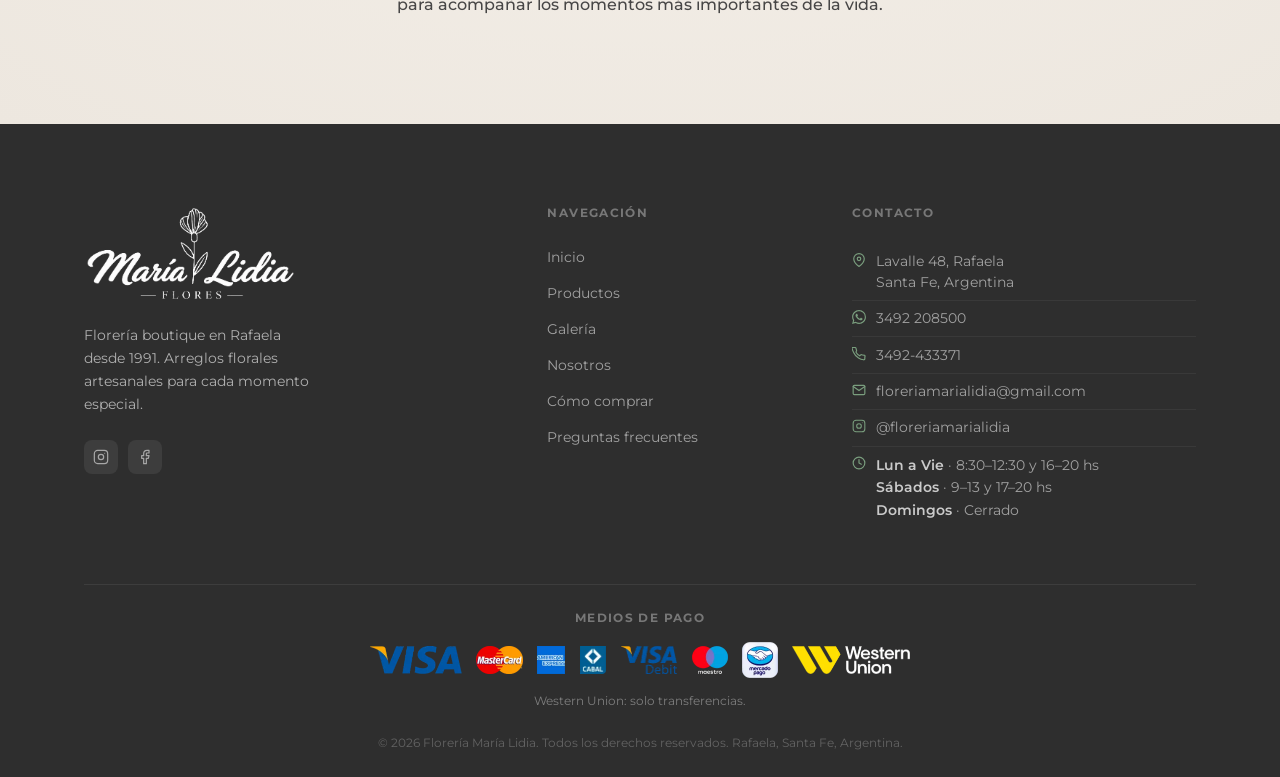
==== commit b501945b: "Add files via upload" ====
--- a/index.html
+++ b/index.html
@@ -180,7 +180,7 @@
   <link rel="preconnect" href="https://fonts.googleapis.com">
   <link rel="preconnect" href="https://fonts.gstatic.com" crossorigin="">
   <link rel="stylesheet" href="https://fonts.googleapis.com/css2?family=Playfair+Display:wght@500;600;700&family=Montserrat:wght@300;400;500;600;700&display=swap">
-  <link rel="stylesheet" href="css/styles.css?v=34">
+  <link rel="stylesheet" href="css/styles.css?v=35">
 </head>
 <body>
 <!-- HEADER -->
--- a/css/styles.css
+++ b/css/styles.css
@@ -955,6 +955,8 @@
     .product-desc{font-size:.925rem;font-weight:500;line-height:1.68;color:#57534E;margin-bottom:.85rem}
     .product-btn{display:inline-flex;align-items:center;justify-content:center;gap:.5rem;font-family:var(--font-body);font-size:.8rem;font-weight:600;letter-spacing:.02em;color:var(--sage-dark);background:transparent;border:1.5px solid var(--sage);border-radius:100px;padding:.6rem 1rem;text-decoration:none;transition:var(--transition);margin-top:auto;text-align:center}
     .product-btn:hover{background:var(--sage-dark);color:var(--white)}
+    .product-highlight{animation:mlProductPulse 1.8s ease-out 2}
+    @keyframes mlProductPulse{0%{box-shadow:0 0 0 0 rgba(122,141,111,.55)}70%{box-shadow:0 0 0 14px rgba(122,141,111,0)}100%{box-shadow:0 0 0 0 rgba(122,141,111,0)}}
     @media (max-width:768px){
       .prod-filters{flex-wrap:wrap;justify-content:center;gap:.45rem;margin-top:1.75rem}
       .prod-pill{font-size:.74rem;padding:.45rem .85rem}
